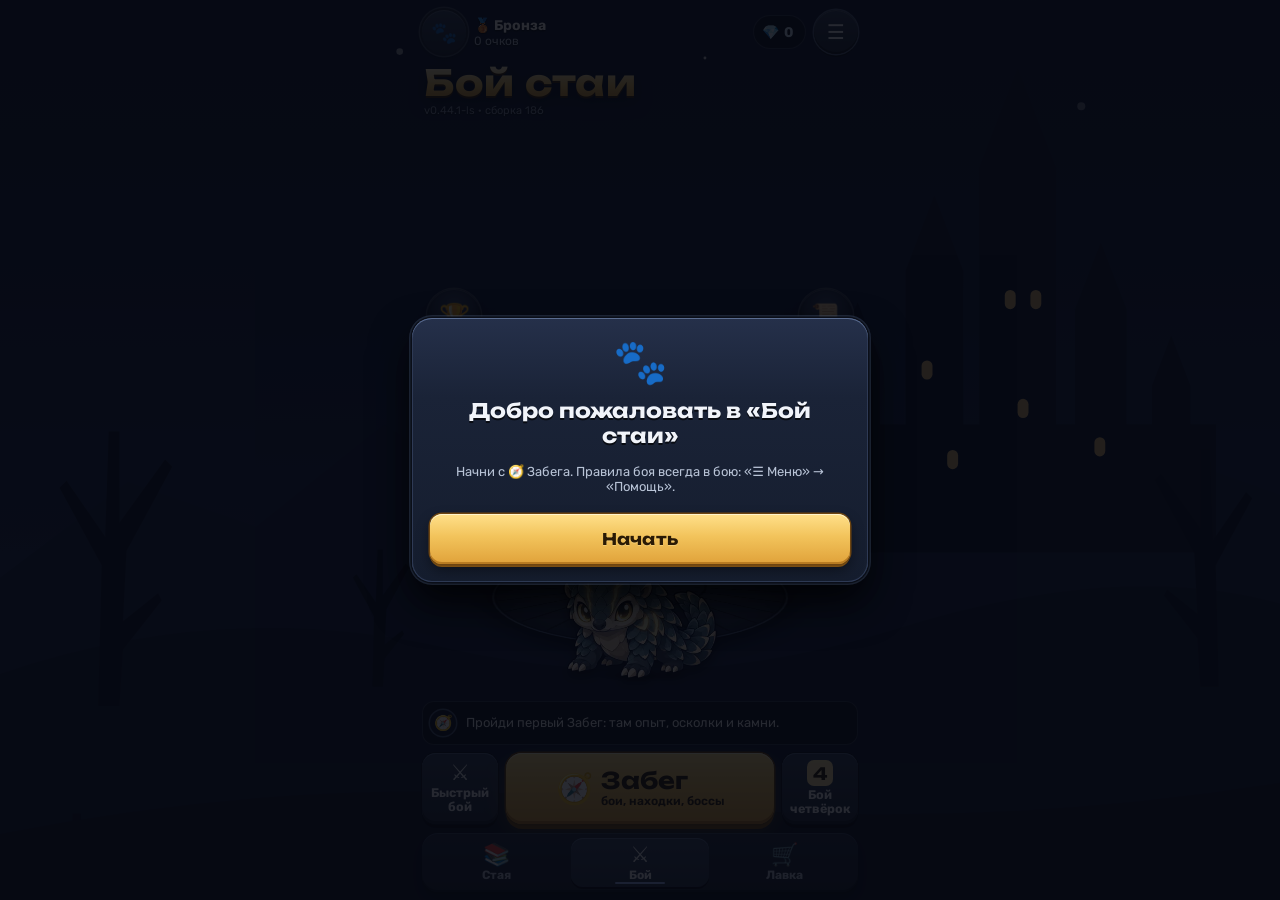
==== docs/landscape/index.html @ e366f2c6 "Landscape test page 0.44.1-ls · build 186: battle screen for a phone held sideways at /landscape/ Ow" ====
<!doctype html>
<html lang="ru">
<head>
<meta charset="utf-8">
<meta name="viewport" content="width=device-width, initial-scale=1, viewport-fit=cover">
<title>Бой стаи · горизонтально</title>
<meta name="apple-mobile-web-app-capable" content="yes">
<meta name="mobile-web-app-capable" content="yes">
<meta name="apple-mobile-web-app-status-bar-style" content="black">
<meta name="apple-mobile-web-app-title" content="Бой стаи ↔">
<meta name="theme-color" content="#16233a">
<link rel="apple-touch-icon" href="../apple-touch-icon.png">
<link rel="manifest" href="manifest.webmanifest">
</head>
<body>
<title>Бой стаи</title>
<link rel="preconnect" href="https://fonts.googleapis.com">
<link rel="stylesheet" href="https://fonts.googleapis.com/css2?family=Unbounded:wght@500;700&family=Rubik:wght@400;500;600&display=swap">
<style>
/* Layout: one phone-width column; enemy grid on top, yours below, hand and actions at the bottom */
:root{
  --bg:#131C28; --panel:#1A2535; --panel2:#223047; --line:#2F3F58;
  --fg:#EDEFF2; --mut:#9AA3AE; --gold:#E9C46A; --gold-ink:#2A2110;
  --fire:#F0603A; --water:#3A8CF5; --earth:#B98A4E; --air:#8FD8F2; --light:#F7CF5A; --dark:#8A4DF0; --nature:#E6E0D0; --zap:#E2295F;
  --enemy:#D0606F; --ally:#5FB38E; --hit:#FF6B5B; --heal:#7EE08A; --plan:#E9C46A;
  --display:"Unbounded","Rubik",system-ui,sans-serif;
  --body:"Rubik",system-ui,-apple-system,"Segoe UI",sans-serif;
  color-scheme:dark;
}
html,body{background:var(--bg);color:var(--fg)}
body{font-family:var(--body);font-size:14px;padding-inline:12px;padding-block:10px 24px}
#app{max-width:460px;margin:0 auto;display:flex;flex-direction:column;gap:8px}
button{font:inherit;color:inherit;background:none;border:0;cursor:pointer;-webkit-tap-highlight-color:transparent}
button:focus-visible{outline:2px solid var(--gold);outline-offset:2px}
.top{display:flex;align-items:center;justify-content:space-between;gap:8px}
.title{font-family:var(--display);font-weight:700;font-size:17px;letter-spacing:.02em}
.pill{padding:6px 10px;border-radius:999px;background:var(--panel2);font-size:12px;color:var(--mut)}
.pill.on{background:var(--gold);color:var(--gold-ink);font-weight:600}
.modes{display:flex;gap:6px;flex-wrap:wrap}
.status{display:flex;justify-content:space-between;align-items:center;gap:8px;font-size:13px;color:var(--mut)}
.status b{color:var(--fg);font-weight:600}
.side-bar{display:flex;justify-content:space-between;align-items:center;gap:8px}
.side-name{font-size:12px;text-transform:uppercase;letter-spacing:.08em;color:var(--mut)}
.pool{display:flex;gap:4px;flex-wrap:wrap;justify-content:flex-end;min-width:0}.side-bar .pool .chip{gap:1px;font-size:12px}
.chip{display:inline-flex;align-items:center;gap:3px;font-variant-numeric:tabular-nums;font-weight:600;font-size:13px}

   .d-a{background:var(--air)}
.ei.ei-r{border-radius:50%;transform:scale(.72);background:conic-gradient(var(--fire) 0 12.5%,var(--light) 0 25%,var(--earth) 0 37.5%,var(--nature) 0 50%,var(--air) 0 62.5%,var(--water) 0 75%,var(--dark) 0 87.5%,var(--zap) 0)}

.grid{display:grid;grid-template-columns:repeat(5,1fr);gap:4px;padding:6px;border-radius:12px;background:var(--panel)}
.cell{position:relative;aspect-ratio:1/var(--asp,.9);border-radius:8px;background:var(--panel2);display:flex;align-items:center;justify-content:center;border:1px solid transparent;overflow:hidden}
.cell.valid{border-color:color-mix(in srgb,var(--gold) 60%,transparent)}
.cell.prev{background:color-mix(in srgb,var(--gold) 28%,var(--panel2))}
.cell.planned{box-shadow:inset 0 0 0 2px var(--plan)}
.cell.dest{background:color-mix(in srgb,var(--ally) 30%,var(--panel2));border-color:var(--ally)}
.cell.fl-hit{background:color-mix(in srgb,var(--hit) 55%,var(--panel2))}
.cell.fl-good{background:color-mix(in srgb,var(--heal) 40%,var(--panel2))}
.cell.fl-move{background:color-mix(in srgb,var(--air) 35%,var(--panel2))}
.pns{position:absolute;top:2px;left:2px;display:flex;gap:1px;z-index:3;pointer-events:none}.pn{min-width:13px;height:13px;border-radius:7px;background:var(--gold);color:#131C28;font-size:9px;font-weight:800;line-height:13px;text-align:center;box-shadow:0 1px 2px #0008}
.pet{display:flex;flex-direction:column;align-items:center;gap:2px;width:100%;padding:2px}
.av{width:32px;height:32px;border-radius:50%;display:flex;align-items:center;justify-content:center;font-size:19px;line-height:1;border:2px solid transparent}

.cell.sel .av{box-shadow:0 0 0 3px var(--gold)}
.pname{font-size:9px;color:var(--mut);white-space:nowrap;line-height:1}
.hp{width:86%;height:5px;border-radius:3px;background:#0C121B;overflow:hidden}
.hp i{display:block;height:100%;background:var(--ally)}
.enemyg .hp i{background:var(--enemy)}
.hpn{font-size:9px;font-variant-numeric:tabular-nums;line-height:1}

.bd{font-size:9px;font-weight:700;padding:0 3px;border-radius:4px}
.bd.st{background:#2A2F45;padding:0 1px}
.bd.au{background:#3E5A4C;color:#CFEFDD}
.bd.sh{background:#5A6C86} .bd.fr{background:#7FC3E8;color:#0C1A26}
.grid{background:radial-gradient(120% 90% at 50% 0%,#1F3A2E 0%,var(--panel) 70%)}
.grid.enemyg{background:radial-gradient(120% 90% at 50% 100%,#3A2230 0%,var(--panel) 70%)}
.cell{background:radial-gradient(90% 80% at 50% 35%,#26354A 0%,var(--panel2) 75%)}
.cell .av{box-shadow:0 3px 0 #0006;animation:bob 2.4s ease-in-out infinite}
@keyframes bob{0%,100%{transform:translateY(0)}50%{transform:translateY(-2px)}}
.cell .av.shd{box-shadow:0 0 0 3px #7FB8FF88,0 0 10px 2px #7FB8FF66,0 3px 0 #0006}
.cell .av.frz{filter:saturate(.4) brightness(1.15);box-shadow:0 0 0 3px #BFE8FF,0 0 12px #BFE8FFAA}
.cell.shk{animation:shk .35s ease-in-out}
@keyframes shk{0%,100%{transform:translateX(0)}20%{transform:translateX(-4px)}40%{transform:translateX(4px)}60%{transform:translateX(-3px)}80%{transform:translateX(2px)}}
.trap{animation:tp 1.4s ease-in-out infinite}
@keyframes tp{0%,100%{opacity:.75;transform:scale(1)}50%{opacity:1;transform:scale(1.18)}}
.card:not(.dis):not(.pl):not(.burned){box-shadow:0 0 0 1px color-mix(in srgb,var(--pc) 35%,transparent),0 4px 10px #0005}
.card.new{animation:cin .35s ease-out backwards}
@keyframes cin{from{transform:translateY(24px) scale(.85);opacity:0}}
#fxl{position:fixed;inset:0;pointer-events:none;z-index:30;overflow:hidden}
#fxl .fx-pj{position:absolute;width:14px;height:14px;margin:-7px 0 0 -7px;border-radius:50%;box-shadow:0 0 10px 4px currentColor;background:#fff}
#fxl .fx-num{position:absolute;transform:translate(-50%,-50%);font:800 22px var(--display,sans-serif);text-shadow:0 2px 0 #000,0 0 6px #000}
#fxl .fx-pt{position:absolute;width:6px;height:6px;margin:-3px 0 0 -3px;border-radius:50%}
#fxl .ban{position:absolute;left:50%;top:38%;transform:translate(-50%,-50%);padding:8px 14px;border-radius:12px;background:#131C28EE;border:1px solid var(--line);font-weight:700;font-size:15px;white-space:nowrap;display:flex;gap:6px;align-items:center}
#fxl .ban.op{border-color:var(--enemy)}#fxl .ban.me{border-color:var(--ally)}
#fxl .fx-gh{position:absolute;transform:translate(-50%,-50%);font-size:26px}
.cell.big{aspect-ratio:auto}.cell.big .av{width:72px;height:72px;font-size:46px}.cell.big .hp{width:70%}
.weak{position:absolute;transform:translate(-50%,-50%);font-size:22px;color:#FFD36B;text-shadow:0 0 8px #FFB000,0 0 2px #000;animation:tp 1.2s ease-in-out infinite;pointer-events:none}
/* 0.32.1: the preview sits at the top as a chip, so the health bar under it stays readable */
.fx{position:absolute;top:3px;left:50%;transform:translateX(-50%);white-space:nowrap;text-align:center;font-weight:700;font-size:11px;line-height:15px;padding:0 4px;border-radius:8px;background:#131C28E0;z-index:4;pointer-events:none}
.fx.bad{color:#FFB0A6} .fx.good{color:var(--heal)} .fx.info{color:var(--fg)}
.front{text-align:center;font-size:10px;letter-spacing:.14em;text-transform:uppercase;color:var(--mut)}
.hand{display:grid;grid-template-columns:repeat(5,1fr);gap:5px}
.hand.wide{grid-template-columns:repeat(4,1fr)}
.cell,.card{-webkit-touch-callout:none}
.cell{touch-action:pan-y}.cell.drg{touch-action:none}
.cell.lt{border-top:2px solid #5FD39A}.cell.lb{border-bottom:2px solid #5FD39A}.cell.ll{border-left:2px solid #5FD39A}.cell.lr{border-right:2px solid #5FD39A}
.legend{display:flex;flex-wrap:wrap;gap:4px 10px;font-size:11px;color:var(--mut,#9AA3AE);padding:2px 4px}.legend b{color:#CFEFDD;font-weight:700}
.card{position:relative;display:flex;flex-direction:column;gap:3px;text-align:left;padding:5px 5px 6px;border-radius:9px;background:var(--panel2);border:1px solid var(--line);border-top:3px solid var(--pc);min-height:128px;min-width:0;touch-action:none;user-select:none;-webkit-user-select:none}
.ghost{position:fixed;left:0;top:0;pointer-events:none;z-index:20;opacity:.95;box-shadow:0 10px 24px #000a}
.c-top{display:flex;justify-content:space-between;align-items:center;gap:2px}

.shape{display:inline-grid;grid-template-columns:repeat(3,5px);gap:1px;flex:none}.shape i{width:5px;height:5px;background:#3A4B66;border-radius:1px}.shape i.b{background:var(--hit)}.shape i.g{background:var(--heal)}.shape.m5{grid-template-columns:repeat(5,5px)}.shape.m5 i{width:5px;height:5px}.shape i.o{background:#EDEFF2}.shape i.bf,.mgrid i.bf{background:var(--hit);opacity:.35}
.ei{display:inline-block;width:15px;height:15px;background-size:contain;background-repeat:no-repeat;background-position:center;vertical-align:middle;flex:none}.ei.sm{width:11px;height:11px}.ei-l{background-image:url([data-uri])}.ei-d{background-image:url([data-uri])}.ei-n{background-image:url([data-uri])}.ei-z{background-image:url([data-uri])}.ei-l::before,.ei-d::before,.ei-n::before,.ei-z::before{display:block;font-size:12px;line-height:15px;text-align:center}.ei.sm::before{font-size:9px;line-height:11px}
.ei-f{background-image:url([data-uri])}
.ei-w{background-image:url([data-uri])}
.ei-e{background-image:url([data-uri])}
.ei-a{background-image:url([data-uri])}
.burnzone{border:1.5px dashed var(--line);border-radius:12px;padding:22px 10px;font-size:13px!important;text-align:center;font-size:12px;color:var(--mut)}
.burnfix{position:fixed;left:0;right:0;bottom:0;height:120px;z-index:40;display:flex;align-items:center;justify-content:center;gap:6px;font-size:15px;font-weight:700;color:var(--gold);background:color-mix(in srgb,var(--bg) 88%,transparent);border-top:2px dashed var(--gold);pointer-events:none}
.burnfix.hit{background:color-mix(in srgb,var(--gold) 28%,var(--bg));color:#fff;border-top-style:solid}
.burnfix[hidden]{display:none}
.burnzone.over{border-color:var(--gold);color:var(--gold);background:color-mix(in srgb,var(--gold) 10%,transparent)}
.card.burned{opacity:.45;border-style:dashed}
.burntag{position:absolute;top:-7px;right:-3px;font-size:9px;font-weight:700;padding:1px 4px;border-radius:5px;background:var(--gold);color:var(--gold-ink)}
.trap{position:absolute;bottom:2px;left:3px;font-size:11px;font-weight:700;color:var(--gold)}
.sil{position:absolute;inset:0;display:flex;align-items:center;justify-content:center;font-size:24px;opacity:.4;pointer-events:none}
.sil.pl{opacity:.55}
.cell.ghostc{outline:2px dashed var(--ally);outline-offset:-3px}
.cell.prev.dest{background:color-mix(in srgb,var(--ally) 55%,var(--panel2))}
.hot{position:fixed;left:0;top:0;width:20px;height:20px;margin:-10px 0 0 -10px;border:2px solid var(--gold);border-radius:50%;pointer-events:none;z-index:21;box-shadow:0 0 0 2px #0008}
.ghost{transform-origin:center}




.bigcard{border-top:4px solid var(--pc)}
.pk{display:grid;grid-template-columns:repeat(4,1fr);gap:6px}
.pt{position:relative;background:var(--panel2);border-radius:12px;padding:8px 2px 6px;text-align:center;border:2px solid transparent;display:flex;flex-direction:column;align-items:center;gap:3px;font-size:11px}
.pt.on{border-color:var(--gold)}
.pt .em{font-size:30px;line-height:1}.pt .num{position:absolute;top:3px;left:6px;font-weight:700;color:var(--gold)}
.pcard{background:var(--panel2);border-radius:10px;padding:7px 9px;margin-top:6px;border-left:3px solid var(--pc)}
.pcard .h{display:flex;justify-content:space-between;align-items:center;gap:6px;font-weight:700}
.mgrid{display:grid;gap:3px;max-width:220px}
.mgrid i{aspect-ratio:1;border-radius:4px;background:var(--bg)}
.mgrid i.b{background:var(--hit)}.mgrid i.f{outline:1px solid var(--line)}
.sec{display:flex;flex-direction:column;gap:4px;padding:8px 10px;border-radius:10px;background:var(--panel2)}
.sec h4{margin:0;font-size:12px;text-transform:uppercase;letter-spacing:.08em;color:var(--mut);font-weight:600}
.ei.rr{width:14px;height:14px;margin:0 1px}
.ei.rg{width:13px;height:13px;margin:0 1px}
.c-cost{gap:2px;align-items:center}
.piles{display:flex;gap:6px;align-items:center;flex-wrap:wrap}
.pilegrid{grid-template-columns:repeat(4,1fr)}

body{user-select:none;-webkit-user-select:none}
.card.selc{border-color:var(--gold);background:color-mix(in srgb,var(--gold) 14%,var(--panel2))}
.card.pl{border-color:var(--plan);opacity:.75}
.card.dis{opacity:.38}

.c-cost{display:flex;gap:3px;flex-wrap:wrap;font-size:10px}




.badge{position:absolute;top:-6px;right:-4px;width:18px;height:18px;border-radius:50%;background:var(--plan);color:var(--gold-ink);font-size:11px;font-weight:700;display:flex;align-items:center;justify-content:center}
.detail{background:var(--panel);border-radius:10px;padding:9px 11px;min-height:58px;font-size:13px;line-height:1.4}
.detail h3{margin:0 0 3px;font-size:13px;font-weight:600;display:flex;gap:8px;align-items:center;flex-wrap:wrap}
.m,.detail .m{color:var(--mut)}
.acts{display:flex;gap:8px}
.btn{flex:1;padding:12px;border-radius:12px;background:var(--panel2);font-weight:600}
.btn.main{background:var(--gold);color:var(--gold-ink);font-family:var(--display);font-size:14px}
.btn:disabled{opacity:.45;cursor:default}
.log{background:var(--panel2);border-radius:10px;padding:8px 11px;font-size:13px;line-height:1.55;color:var(--mut);max-height:60vh;overflow:auto}
.log b{color:var(--fg);font-weight:500}
.log .me{color:#BFE6D2} .log .op{color:#F2B9C0}
.over{position:fixed;inset:0;background:color-mix(in srgb,var(--bg) 82%,transparent);display:flex;align-items:center;justify-content:center;padding:16px;z-index:5}
.box{background:var(--panel);border-radius:16px;padding:18px;max-width:420px;width:100%;display:flex;flex-direction:column;gap:10px;max-height:90%;overflow:auto}
.box h2{margin:0;font-family:var(--display);font-size:20px}
.box ul{margin:0;padding-left:18px;line-height:1.5;color:var(--mut)}
.box li b{color:var(--fg);font-weight:500}
@media (prefers-reduced-motion:reduce){*{transition:none!important}}

/* v26 animations + field */
.em{display:inline-block;transform-origin:50% 85%;animation:br 2.6s ease-in-out infinite;will-change:transform}
@keyframes br{0%,100%{transform:scale(1,1)}50%{transform:scale(1.06,.94)}}
@keyframes sw{0%,100%{transform:rotate(-5deg)}50%{transform:rotate(5deg)}}
@keyframes fl{0%,100%{transform:translateY(1px)}50%{transform:translateY(-3px) rotate(3deg)}}
@keyframes fli{0%,100%{transform:scale(1)}40%{transform:scale(1.07,.95)}}
.av.low .em{animation-duration:1.1s;filter:saturate(.7)}
.av.slw .em{animation-duration:6s}
.av.stn .em{animation:dz 1s linear infinite}
@keyframes dz{0%{transform:rotate(-12deg)}50%{transform:rotate(12deg)}100%{transform:rotate(-12deg)}}
.av.stn::after{content:'💫';position:absolute;top:-10px;font-size:11px;animation:orb 1.2s linear infinite}
@keyframes orb{from{transform:rotate(0) translateX(12px) rotate(0)}to{transform:rotate(360deg) translateX(12px) rotate(-360deg)}}
.av{position:relative}
.av.frz .em,.av.dead .em{animation:none}
.av.hurt .em{animation:hurt .45s ease-out}
@keyframes hurt{0%{transform:scale(1.25,.75);filter:brightness(2.2) saturate(0)}40%{transform:scale(.9,1.1);filter:sepia(1) saturate(6) hue-rotate(-40deg)}100%{transform:none;filter:none}}
.av.glad .em{animation:glad .6s ease-out}
@keyframes glad{0%{transform:translateY(0)}35%{transform:translateY(-7px) scale(1.1)}70%{transform:translateY(0) scale(.95,1.05)}100%{transform:none}}
.av.glad{box-shadow:0 0 0 3px #7EE08A88,0 0 12px #7EE08A88}
/* field: chess-like tiles, terrain glow */
.grid{position:relative;border:1px solid #2B3B52;box-shadow:inset 0 0 30px #0007}
.grid:not(.enemyg){background:radial-gradient(130% 100% at 50% 0%,#24493A 0%,#18301F 45%,#121D26 100%)}
.grid.enemyg{background:radial-gradient(130% 100% at 50% 100%,#4A2A3C 0%,#2A1A2C 45%,#121D26 100%)}
.grid .cell{background:linear-gradient(160deg,#ffffff10,#00000018),#1E2D40;box-shadow:inset 0 -3px 0 #0005,inset 0 1px 0 #ffffff12}
.grid:not(.enemyg) .cell.dk{background:linear-gradient(160deg,#ffffff0c,#00000020),#192A2C}
.grid.enemyg .cell.dk{background:linear-gradient(160deg,#ffffff0c,#00000020),#291F33}
.grid .cell.dest{background:color-mix(in srgb,var(--ally) 30%,#1E2D40)}
.grid .cell.prev{background:color-mix(in srgb,var(--gold) 30%,#1E2D40)}
.grid .cell.fl-hit{background:color-mix(in srgb,var(--hit) 55%,#1E2D40)}
.grid .cell.fl-good{background:color-mix(in srgb,var(--heal) 40%,#1E2D40)}
.grid .cell.fl-move{background:color-mix(in srgb,var(--air) 35%,#1E2D40)}
.grid .cell .av{box-shadow:0 4px 0 #0006,0 6px 10px #0005}
.cell .shadow{position:absolute;bottom:22%;width:26px;height:6px;border-radius:50%;background:#0006;filter:blur(1px)}
.front{position:relative;height:28px;display:flex;align-items:center;justify-content:center}
.front::before{content:'';position:absolute;left:4%;right:4%;top:50%;height:2px;background:linear-gradient(90deg,transparent,#E9C46A88,#E9C46A,#E9C46A88,transparent);box-shadow:0 0 8px #E9C46A88}
.front span{position:relative;background:var(--bg);padding:0 8px}
.front.q{height:28px;padding:0}
.qs{position:relative;display:flex;gap:4px;overflow-x:auto;scrollbar-width:none;width:100%;padding:3px 4%;box-sizing:border-box}
.qs::-webkit-scrollbar{display:none}.qs>:first-child{margin-left:auto}.qs>:last-child{margin-right:auto}
.qc{flex:none;display:inline-flex;align-items:center;gap:2px;height:20px;padding:0 7px 0 5px;border-radius:10px;background:var(--panel);border:1px solid var(--ally);font-size:11px;letter-spacing:0;text-transform:none;color:var(--fg);white-space:nowrap;transition:opacity .25s}
.qc.op{border-color:var(--enemy)}.qc b{font-size:9px;color:var(--mut);font-weight:600;margin-right:1px}.qc i{font-style:normal}
.qc.dn,.qc.mv{padding:0 5px;font-size:10px}.qc.dn{background:var(--bg);border-style:dashed}
.qc.done{opacity:.3}.qc.cur{border-color:var(--gold);box-shadow:0 0 8px #E9C46Aaa;background:var(--panel2)}

@keyframes mote{0%{opacity:0;transform:translate(0,0)}20%{opacity:.9}80%{opacity:.7}100%{opacity:0;transform:translate(14px,-40px)}}

.tm{display:flex;gap:6px;align-items:center;margin:6px 0}.ts{width:44px;height:44px;border-radius:12px;background:var(--panel2);border:2px solid var(--line);display:flex;align-items:center;justify-content:center;font-size:24px}.ts.empty{color:var(--mut);font-size:16px}
.flt{display:flex;flex-direction:column;gap:5px;margin:8px 0}.pill.sm{padding:4px 8px;font-size:11px}
.pk{grid-template-columns:repeat(5,1fr)!important;gap:5px!important}.pt{padding:6px 1px 4px!important;font-size:10px!important}.pt .em{font-size:26px!important}.pnm{white-space:nowrap;font-size:10px;letter-spacing:-.02em;max-width:100%;overflow:hidden}

.grid.field::before{content:'';position:absolute;inset:0;pointer-events:none;border-radius:inherit;z-index:0;background:radial-gradient(40% 55% at 20% 30%,#9FE0B514,transparent 70%),radial-gradient(35% 50% at 80% 70%,#FFE9A812,transparent 70%);animation:amb 9s ease-in-out infinite alternate;will-change:opacity}
.grid.enemyg.field::before{background:radial-gradient(40% 55% at 25% 65%,#E2A6FF12,transparent 70%),radial-gradient(35% 50% at 75% 25%,#FFB0D010,transparent 70%);}
@keyframes amb{from{opacity:.45}to{opacity:1}}
.menu{display:flex;flex-direction:column;gap:8px;margin-top:8px}.mi{display:flex;gap:12px;align-items:center;text-align:left;padding:12px;border-radius:14px;background:var(--panel);border:1px solid var(--line)}.mi.main{background:color-mix(in srgb,var(--gold) 16%,var(--panel));border-color:var(--gold)}.mi b{display:block;font-size:15px;margin-bottom:2px}.mi .m{font-size:12px}.mic{font-size:28px}
.draft{display:flex;gap:10px;align-items:center;text-align:left;width:100%;padding:10px;border-radius:12px;background:var(--panel2);margin-top:6px;border:1px solid var(--line)}
.fbar{font-size:12px;padding:6px 8px;border-radius:10px;background:#2A2236;border:1px solid #4A3A5C}
.over .acts{display:flex;gap:8px;justify-content:center}
.lvb{position:absolute;top:3px;right:4px;font-size:9px;font-weight:700;color:#131C28;border-radius:6px;padding:0 4px}.modes.scr{flex-wrap:nowrap;overflow-x:auto;scrollbar-width:none;-webkit-overflow-scrolling:touch;padding-bottom:2px}.modes.scr::-webkit-scrollbar{display:none}.modes.scr .pill{white-space:nowrap;flex:none}
.acts.stk{position:sticky;bottom:0;padding:8px 0 4px;background:linear-gradient(to top,var(--bg) 70%,transparent);z-index:5}

/* v30: pets fit inside cells and animate without clipping */
.grid .cell{overflow:visible;min-width:0}.grid .cell .pet{min-width:0;overflow:visible}.grid .cell.occ{z-index:1}.grid .cell .pet{gap:1px;padding:0}.grid .cell .av{width:32px;height:32px}.grid .cell .hp{height:9px;width:80%}.grid .cell .hpn{position:relative;margin-top:-10px;font-size:8px;line-height:9px;font-weight:700;color:#fff;text-shadow:0 0 2px #000,0 0 2px #000}.grid .cell .pname{line-height:10px}

.pels{display:inline-flex;gap:1px}.pt .pels .ei.sm{width:14px;height:14px}
.ellg{display:grid;grid-template-columns:1fr 1fr;gap:4px 10px;font-size:13px}.ellg .ei{width:18px;height:18px;margin-right:3px}
.spdp{display:inline-block;padding:0 6px;border-radius:8px;background:#0006;color:#EDEFF2;font-weight:700;font-size:11px;line-height:16px;margin-right:4px;white-space:nowrap}
.detail.pinfo{position:fixed;left:12px;right:12px;bottom:12px;z-index:6;max-width:420px;margin:0 auto;box-shadow:0 6px 24px #000a;border:1px solid #2B3B52;font-size:13px}
.grid.field .cell .pname{display:none}

.tbar{display:flex;align-items:center;gap:8px;justify-content:space-between;margin:6px 0}.tbar .tm{margin:0}.tside{display:flex;flex-direction:column;gap:4px;align-items:stretch}
.ts{position:relative}.ts .tx{position:absolute;top:-6px;right:-6px;width:18px;height:18px;border-radius:50%;background:#3A4656;color:#EDEFF2;font-size:10px;line-height:18px;text-align:center;border:1px solid #131C28}
.pt{cursor:pointer}.pt .qt{position:absolute;top:2px;right:2px;width:22px;height:22px;border-radius:50%;border:0;background:#2A3748;color:#EDEFF2;font-size:14px;line-height:22px;padding:0}.pt .qt.on{background:var(--gold);color:#131C28}.pt .qt:disabled{opacity:.25}
.pt .lvb{left:4px;right:auto}
.psheet{max-height:86vh;padding-bottom:0}.psh{display:flex;gap:12px;align-items:center}.psh h2{margin:0}.pbig{font-size:44px;line-height:1}
.box>*{flex-shrink:0}.dkp{margin-top:4px;font-size:14px}.dkl{display:grid;grid-template-columns:1fr 1fr;gap:6px}.dkl .pcard{font-size:11px;padding:6px 7px;margin:0}.dkl .pcard .m{display:none}.dkl .pcard .h{font-size:12px}.bal{display:flex;gap:6px;align-items:center;flex-wrap:wrap;margin-top:4px}.bal>span:first-child{width:84px}.pels .ei{margin:0 -1px}

/* v31: compact battle UI */
.hand{display:flex!important;gap:5px;overflow-x:auto;scrollbar-width:none;-webkit-overflow-scrolling:touch;scroll-snap-type:x proximity;padding-bottom:2px}
.hand::-webkit-scrollbar{display:none}
.hand>.card{flex:0 0 calc((100% - 20px)/5);scroll-snap-align:start}
.hand.scr>.card{flex-basis:calc((100% - 20px)/5.4);touch-action:pan-x}
.grid .cell.prev{background:color-mix(in srgb,var(--gold) 34%,#1E2D40)!important}
.grid .cell.dest{background:color-mix(in srgb,var(--ally) 34%,#1E2D40)!important}
.grid .cell.fl-hit{background:color-mix(in srgb,var(--hit) 55%,#1E2D40)!important}
.grid .cell.fl-good{background:color-mix(in srgb,var(--heal) 40%,#1E2D40)!important}
.grid .cell.fl-move{background:color-mix(in srgb,var(--air) 35%,#1E2D40)!important}
.hintbox .legend{font-size:13px}.hintbox h3{margin:6px 0 2px;font-size:14px}

/* v36: mini hand + expandable hand sheet */
.hand.mini>.card{min-height:0;height:66px;padding:4px 4px 3px;gap:2px}
.hand.mini .c-cost{display:flex;gap:1px;flex-wrap:nowrap;min-height:15px}




.c-bn{white-space:nowrap;font-weight:700;display:inline-flex;align-items:center;gap:1px}.c-bn .ei{width:13px;height:13px}
.c-bs{font-size:9px;line-height:1.1;color:var(--mut)}
.hs-back{position:fixed;inset:0;background:#0007;z-index:8}
.hsheet{position:fixed;left:0;right:0;bottom:0;z-index:9;max-width:520px;margin:0 auto;background:var(--panel);border-radius:16px 16px 0 0;border-top:1px solid #2B3B52;box-shadow:0 -10px 30px #000a;padding:10px 10px 0;max-height:78vh;overflow:auto;transition:opacity .12s}
.hs-top{display:flex;align-items:center;gap:8px;margin-bottom:8px}.hs-top .m{flex:1}
.hgrid{display:grid;grid-template-columns:repeat(3,1fr);gap:8px}
.hgrid .card{min-height:150px;padding:7px 7px 8px}.hgrid .c-bs{font-size:10px}
.hs-bot{position:sticky;bottom:0;margin:10px -10px 0;padding:8px 10px 10px;display:flex;gap:8px;align-items:stretch;background:linear-gradient(to top,#121A25 80%,transparent)}.hs-burn{flex:1;height:52px;display:flex;align-items:center;justify-content:center;font-weight:700;color:var(--mut);border:1.5px dashed #3A4656;border-radius:12px}.hs-go{flex:0 0 38%;margin:0}
.hs-pool{display:flex;flex-wrap:wrap;gap:4px 8px;justify-content:center;margin:-2px 0 8px;padding:5px 6px;border-radius:10px;background:#0005}.hs-pool .chip{font-size:14px;gap:2px}.hs-pool .ei{width:17px;height:17px}
body.dragging .hsheet,body.dragging .hs-back{opacity:0;pointer-events:none}

/* 0.4.2: family badges */
.fmb{position:absolute;left:-6px;bottom:-5px;width:18px;height:18px;border-radius:50%;background:#131C28;border:1px solid #3A4656;font-size:11px;line-height:16px;text-align:center;filter:grayscale(.6);opacity:.85}
/* 0.7.0 */
.pt .clb{position:absolute;right:-6px;bottom:-5px;width:18px;height:18px;border-radius:50%;background:#131C28;border:1px solid #3A4656;font-size:10px;line-height:16px;text-align:center;opacity:.9}
.ts .clb{position:absolute;right:-4px;bottom:-4px;width:18px;height:18px;border-radius:50%;background:#131C28;border:1px solid #3A4656;font-size:10px;line-height:16px;text-align:center}
.nup{color:var(--heal)}.ndn{color:#FFB0A6}
.hpc{display:inline-block;margin-left:2px;padding:0 4px;border-radius:7px;background:#5A1F27;color:#FFC9C2;font-size:10px;font-weight:700;line-height:14px}
.av.ghst{opacity:.5;filter:grayscale(.7) brightness(1.3)}
#fxl .fx-out{position:absolute;transform:translate(-50%,-50%);padding:3px 8px;border-radius:8px;background:var(--panel2);border:1px dashed #FF7A6A;color:#FFC9C2;font-size:12px;font-weight:700;white-space:nowrap;z-index:5}
.fmb.on{border-color:var(--gold);filter:none;opacity:1;box-shadow:0 0 5px #FFD86A88}
.ts .fmb{left:-4px;bottom:-4px;width:18px;height:18px;font-size:11px;line-height:16px}

.pt .pels{align-items:center}


.grid{contain:layout style}.hand{contain:layout style}

/* 0.5.0: pick tiles */
.pk .pt{padding:7px 2px 6px!important;gap:3px;border:1.5px solid #ffffff10;background:linear-gradient(180deg,#1F2B3B,#18222F)}
.pk .pt.on{border-color:var(--gold);background:linear-gradient(180deg,#2C3240,#1E2530)}
.pt-av{position:relative;width:40px;height:40px;border-radius:50%;display:flex;align-items:center;justify-content:center;font-size:25px;line-height:1}
.pt-av .lvb{position:absolute;top:auto;bottom:-3px;right:-6px;left:auto}


.pk .pt .qt{top:3px;right:3px;width:20px;height:20px;line-height:20px;font-size:13px}
.pk .pnm{font-weight:600;color:var(--fg)}
.pk .pels{min-height:14px}
/* 0.5.0: mini hand cards */
.hand.mini>.card.mini{height:76px;min-height:0;padding:0;gap:0;display:block;border-radius:10px;border:1px solid #ffffff14;border-top:0;background:linear-gradient(180deg,color-mix(in srgb,var(--pc) 34%,#1A2433) 0%,#1A2433 62%,#141C28 100%);overflow:visible}
.card.mini .mc-spd,.card.bc .mc-spd{position:absolute;top:3px;left:3px;font-size:9.5px;font-weight:700;color:#EDEFF2;background:#0009;border-radius:7px;padding:0 4px;line-height:15px;white-space:nowrap}
.card.mini .mc-cost{position:absolute;top:2px;right:2px;display:flex;gap:1px;background:#0009;border-radius:9px;padding:1px}
.card.mini .mc-cost .rr{width:13px;height:13px;margin:0}
.mc-ic{position:absolute;left:0;right:0;top:20px;text-align:center;font-size:24px;line-height:1}
.mc-nm{position:absolute;left:0;right:0;bottom:0;height:20px;display:flex;align-items:center;justify-content:center;padding:0 3px;font-size:10px;font-weight:700;line-height:1;text-align:center;white-space:nowrap;background:#0006;border-radius:0 0 10px 10px;letter-spacing:-.01em}
.c0{font-size:9px;font-weight:700;color:#9AA3AE;padding:0 4px;line-height:13px}
.card.mini .badge{top:auto;bottom:14px;right:-5px}
.card.mini .burntag{top:auto;bottom:16px;right:-3px}
.card.mini.selc{box-shadow:0 0 0 2px var(--gold)!important}
/* 0.5.0: big cards in hand sheet */
.hgrid .card.bc{min-height:178px;padding:0;gap:0;border-radius:12px;border:1px solid #ffffff14;border-top:0;background:linear-gradient(180deg,color-mix(in srgb,var(--pc) 30%,#1A2433) 0%,#1A2433 45%,#151D29 100%);display:flex;flex-direction:column;align-items:stretch;text-align:center}
.bc-h{height:22px;position:relative}.bc-cost{position:absolute;top:3px;right:3px;display:flex;gap:1px;background:#0009;border-radius:9px;padding:1px 2px}
.bc-art{display:flex;align-items:center;justify-content:center;gap:8px;margin:2px 0 4px}
.bc-ic{width:42px;height:42px;border-radius:50%;display:flex;align-items:center;justify-content:center;font-size:27px;background:#0005;box-shadow:inset 0 0 0 1.5px color-mix(in srgb,var(--pc) 60%,transparent)}
.bc-ar .shape{transform:scale(1.25);transform-origin:center}
.bc-nm{font-size:13px;font-weight:700;line-height:1.1;padding:0 5px;white-space:nowrap}
.bc-tx{font-size:11px;line-height:1.2;color:var(--fg);padding:3px 6px 6px;flex:1}
.bc-f{display:flex;align-items:center;justify-content:center;gap:5px;flex-wrap:wrap;padding:5px 5px 6px;background:#0006;border-radius:0 0 12px 12px;border-top:1px dashed #ffffff18;font-size:10px}
.hgrid{gap:8px 7px}
.hsheet{background:#121A25;border-top:1px solid #2B3B52}
.hs-top b{font-size:16px}

/* 0.5.0 perf: fireflies as one pseudo-element per grid instead of 10 animated nodes per render */
.grid.field::after{content:'';position:absolute;inset:0;pointer-events:none;border-radius:inherit;background:radial-gradient(2px 2px at 12% 70%,#FFF3B0,transparent),radial-gradient(2px 2px at 34% 38%,#FFF3B0cc,transparent),radial-gradient(2px 2px at 58% 82%,#FFF3B0aa,transparent),radial-gradient(2px 2px at 77% 30%,#FFF3B0,transparent),radial-gradient(2px 2px at 90% 64%,#FFF3B0bb,transparent);animation:ffly 7s ease-in-out infinite alternate;will-change:opacity,transform}
.grid.enemyg.field::after{background:radial-gradient(2px 2px at 18% 34%,#FFB0D0,transparent),radial-gradient(2px 2px at 41% 76%,#FFB0D0cc,transparent),radial-gradient(2px 2px at 66% 22%,#FFB0D0aa,transparent),radial-gradient(2px 2px at 84% 58%,#FFB0D0,transparent)}
@keyframes ffly{0%{opacity:.15;transform:translateY(4px)}50%{opacity:.9}100%{opacity:.3;transform:translateY(-6px)}}

/* 0.5.1: calmer element tints */
.pk .pt{background:linear-gradient(180deg,#1E2836 0%,#172030 70%)!important;border:1px solid #ffffff12!important}
.pk .pt.on{border:1.5px solid var(--gold)!important}
.pt-av{background:none!important;width:auto;height:34px;font-size:28px}
.av{background:#0E151Fcc!important;box-shadow:inset 0 0 0 1px #ffffff14,0 2px 4px #0006!important}
.cell.sel .av{box-shadow:0 0 0 2px var(--gold)!important}
.hand.mini>.card.mini{background:linear-gradient(180deg,color-mix(in srgb,var(--pc) 16%,#1A2433) 0%,#18212E 70%)!important;box-shadow:inset 0 2px 0 color-mix(in srgb,var(--pc) 75%,transparent)!important}
.hgrid .card.bc{background:linear-gradient(180deg,color-mix(in srgb,var(--pc) 14%,#1A2433) 0%,#17202C 60%)!important;box-shadow:inset 0 2px 0 color-mix(in srgb,var(--pc) 75%,transparent)!important}
.hand.mini>.card.mini.selc,.hgrid .card.bc.selc{box-shadow:inset 0 2px 0 var(--pc),0 0 0 2px var(--gold)!important}
.bc-ic{background:#0004;box-shadow:inset 0 0 0 1px color-mix(in srgb,var(--pc) 35%,transparent)}

/* 0.5.2 */
.mc-ic{top:17px!important;font-size:22px!important}
.mc-dg{position:absolute;right:3px;bottom:22px;display:inline-flex;align-items:center;gap:1px;font-size:9.5px;font-weight:700;color:#C9F2CF;background:#0008;border-radius:7px;padding:0 3px 0 2px;line-height:14px}
.mc-dg .ei{width:11px;height:11px}
.card.mini .badge{top:-6px!important;left:-5px!important;right:auto!important;bottom:auto!important}
.card.mini .burntag{top:-7px!important;left:-3px!important;right:auto!important;bottom:auto!important}
.pk .pt{overflow:visible}
.pk .pt .fmb,.ts .fmb{left:-6px;bottom:-6px;top:auto;width:20px;height:20px;font-size:11px;line-height:18px}
.c-bn .ei,.bc-f .ei{width:13px;height:13px}
.mc-cost,.bc-cost{align-items:center;padding:2px 3px!important}

/* 0.5.4: 4 pick tiles per row, bigger */
.pk{grid-template-columns:repeat(4,1fr)!important;gap:9px!important}
.pk .pt{padding:9px 3px 8px!important;gap:4px;border-radius:14px}
.pk .pt-av{height:46px;font-size:38px}
.pk .pnm{font-size:12.5px}
.pk .pt .pels .ei.sm{width:17px;height:17px}
.pk .pels{min-height:17px}
.pk .pt .qt{top:4px;right:4px;width:24px;height:24px;line-height:24px;font-size:15px}
.pk .pt .fmb{left:4px;bottom:4px;width:22px;height:22px;font-size:12px;line-height:20px;filter:none;opacity:1}
.pk .pt .clb{right:4px;bottom:4px;width:22px;height:22px;font-size:12px;line-height:20px}
.pk{grid-template-columns:repeat(4,minmax(0,1fr))!important}.pk .pnm{white-space:normal;line-height:1.1;overflow:visible}.pk .pt{padding-bottom:30px!important}

/* 0.5.5: discard-all button */
.hs-burn{font:inherit;font-weight:700;font-size:14px;background:transparent;cursor:pointer}
.hs-burn.on{color:var(--fg);border-color:#4A5A70;background:#ffffff08}

/* 0.6.0: effects and unplayable reasons */
.bd{display:inline-flex;align-items:center;gap:1px;height:14px;line-height:14px;font-size:9px;font-weight:800;padding:0 3px 0 2px;border-radius:7px;font-variant-numeric:tabular-nums}
.bd.ng{background:#3B1D27;color:#FFB4AA;box-shadow:inset 0 0 0 1px #E2295F80}
.bd.ps{background:#15362F;color:#A4EBCB;box-shadow:inset 0 0 0 1px #3FBF8F80}

.card.dis{opacity:1!important}
.card.dis>*:not(.why):not(.bc-art){opacity:.35}
.card.dis .bc-art>*:not(.bc-why){opacity:.35}
.card .why{position:absolute;left:50%;top:44%;transform:translate(-50%,-50%);display:inline-flex;align-items:center;gap:1px;min-width:26px;height:22px;justify-content:center;padding:0 5px;border-radius:11px;background:#1A0F16ee;box-shadow:inset 0 0 0 1.5px #E2295FAA,0 2px 6px #0008;font-size:12px;font-weight:800;color:#FFB4AA;z-index:3}
.card .why .ei{width:15px;height:15px}
.bc-art{position:relative}
.bc-why{position:absolute;left:50%;bottom:-2px;transform:translateX(-50%);white-space:nowrap;display:inline-flex;align-items:center;gap:3px;padding:2px 8px;border-radius:10px;background:#1A0F16f0;box-shadow:inset 0 0 0 1.5px #E2295FAA;font-size:12px;font-weight:700;color:#FFB4AA;z-index:3}
.bc-why .ei{width:15px;height:15px}
.mc-spd.sdn,.spdp.sdn{color:#FF9C8F!important}
.mc-spd.sup,.spdp.sup{color:#8EE8BE!important}
.mwhy{background:#3B1D27;color:#FFC2BA;border-radius:10px;padding:8px 10px;font-size:13px;box-shadow:inset 0 0 0 1px #E2295F66}
.mwhy .ei{width:15px;height:15px;vertical-align:-3px}
.fxr{display:flex;gap:8px;align-items:flex-start;padding:6px 8px;border-radius:10px;margin-top:5px;font-size:13px;line-height:1.3}
.fxr.ng{background:#3B1D2799;box-shadow:inset 3px 0 0 #E2295F}
.fxr.ps{background:#15362F99;box-shadow:inset 3px 0 0 #3FBF8F}
.fxr .fxi{font-size:17px;line-height:20px;width:22px;text-align:center;flex:none}
.fxr .m{font-size:12px}

/* 0.6.1: effects cheat sheet */
.fxnow{display:flex;align-items:center;gap:5px;flex-wrap:wrap;padding:4px 0;font-size:18px}
.fxnow .m{font-size:11px;min-width:30px}
.fxnow .bd{height:18px;line-height:18px;font-size:11px;padding:0 5px 0 3px;border-radius:9px}
/* 0.7.1: creatures drawn in code */
.cri{width:1.45em;height:1.45em;display:inline-block;vertical-align:middle;pointer-events:none;flex:none}
.crw{position:relative;display:inline-block;width:1.45em;height:1.45em;vertical-align:middle;flex:none;transform-origin:50% 90%;animation:crbr 3.4s ease-in-out infinite;animation-delay:var(--d,0s);will-change:transform}
.crw .cri{position:absolute;left:0;top:0;width:100%!important;height:100%!important;margin:0!important}
.av.art{background:transparent!important;box-shadow:none!important}
.crw.fl{animation-name:crfl;animation-duration:3s}
.crb{opacity:0;animation:crbl 5.2s linear infinite;animation-delay:var(--b,-1.3s)}
.crw.crl{animation:none}.crl .cra{display:block;width:100%;height:100%}
.av.frz .crl,.av.dead .crl{--ps:paused}
@keyframes crbr{0%,100%{transform:scale(1,1)}50%{transform:scale(1.018,1.04)}}
@keyframes crfl{0%,100%{transform:translateY(2%)}50%{transform:translateY(-3%)}}
@keyframes crbl{0%,94%{opacity:0}94.5%,97.5%{opacity:1}98%,100%{opacity:0}}
.cra{display:inline-block;vertical-align:middle;overflow:visible}
.em.art{animation:none;transform:none}
.av .crw,.av .cri{width:54px;height:54px;margin-top:-14px}
.cell.big .av .crw,.cell.big .av .cri{width:96px;height:96px;margin-top:-24px}
.av.frz .crw,.av.dead .crw,.av.frz .crb,.av.dead .crb{animation:none}
.sil .cri{width:46px;height:46px;margin-top:-12px}
.pk .pt-av .cri{width:52px;height:52px;margin-top:-4px}
.pbig .cra{width:76px;height:76px}
.ts .cri{width:40px;height:40px}
.mc-ic .cri{width:22px;height:22px}
.bc-ic{width:32px;height:32px;font-size:20px}.bc-ic .cri{width:30px;height:30px;margin-top:-2px}
/* on the grid the creature takes the cell's height minus the hp bar, so it never sticks out of its cell */
.grid .cell:not(.big){container-type:size}
.cell .av.art{animation:none}
@supports (width:1cqh){
.grid .cell:not(.big) .av.art{width:min(100cqh - 9px,100cqw - 4px);height:min(100cqh - 9px,100cqw - 4px);margin-bottom:-4px;flex:none}
.grid .cell:not(.big) .av.art>.em{display:block;width:100%;height:100%;font-size:inherit}
.grid .cell:not(.big) .av.art .crw,.grid .cell:not(.big) .av.art>.cri{width:100%;height:100%;margin:0}
.grid .cell:not(.big) .sil .cri{width:min(100cqh - 9px,100cqw - 4px);height:min(100cqh - 9px,100cqw - 4px);margin:-8px 0 0}
}
.qc .cri{width:18px;height:18px}
#fxl .ban .cri{width:34px;height:34px;margin:-8px 0}
#fxl .fx-gh .cri{width:40px;height:40px}
@media (prefers-reduced-motion:reduce){.crw,.crb,.cra *{animation:none!important}}

/* 0.8.0: turn timeline */
.tl{display:flex;gap:6px;background:var(--panel);border-radius:12px;padding:6px 6px 4px;margin-top:4px}
.tl-l,.tl-g{display:grid;grid-template-rows:repeat(2,28px) 14px;row-gap:4px}
.tl-l{flex:none}
.tl-n{font-size:11px;line-height:28px;color:var(--mut);white-space:nowrap}
.tl-n.op{color:#E79AA6}.tl-n.me{color:#8FD8B4}.tl-n.tl-h{line-height:14px;font-size:9px}
.tl-s{flex:1;min-width:0;overflow-x:auto;scrollbar-width:none}.tl-s::-webkit-scrollbar{display:none}
.tl-g{column-gap:2px;min-width:100%}
.tlc{display:flex;gap:2px;justify-content:center;align-items:center;z-index:1}
.tlb{position:relative;z-index:1;display:flex;align-items:center;justify-content:center;gap:1px;min-width:28px;height:28px;box-sizing:border-box;padding:0 2px;border-radius:7px;background:#ffffff0c;border:1px solid var(--ally);font-size:12px;overflow:hidden}
.tlb.op{border-color:var(--enemy)}
.tlb.dn{border-style:dashed;background:transparent}
.tlb .cri{width:22px;height:22px}
.tld{position:absolute;left:1px;bottom:-1px;font-size:8px;font-style:normal;color:var(--mut);line-height:10px}
.tlb.done{opacity:.3}
.tlb.cur{border-color:var(--gold);background:var(--panel2);box-shadow:0 0 8px #E9C46Aaa}
.tlk{font-size:9px;line-height:14px;color:var(--mut);text-align:center;font-variant-numeric:tabular-nums}
.tlk.now{color:var(--gold);font-weight:700}
.tlnow{z-index:0;border-radius:6px;background:#E9C46A1c;box-shadow:inset 0 0 0 1px #E9C46A55}
.tl-cap{font-size:12px;color:var(--fg);text-align:center;min-height:16px;margin:4px 0 2px;white-space:nowrap;overflow:hidden}

/* 0.8.0: quality = power tier for now */
.pk .pt[data-r]{border:1.5px solid color-mix(in srgb,var(--qc) 60%,transparent)!important;background:radial-gradient(120% 75% at 50% 0%,color-mix(in srgb,var(--qc) 24%,#1E2836) 0%,#172030 74%)!important}
.pk .pt[data-r="4"]{box-shadow:0 0 10px color-mix(in srgb,var(--qc) 35%,transparent)}
.pk .pt.on[data-r]{border:2px solid var(--gold)!important}

/* 0.8.1: a free card shows no cost at all */
.card .mc-cost:empty,.card .bc-cost:empty,.c-cost:empty{display:none!important}
/* 0.8.1: filters window */
.flt.fl1{flex-direction:row;align-items:center;gap:6px}
.fbox h4{margin:4px 0 0;font-size:12px;color:var(--mut);font-weight:600}
.pill.cbx{display:inline-flex;align-items:center;gap:5px}
.cb{width:13px;height:13px;border-radius:4px;border:1.5px solid var(--mut);box-sizing:border-box;flex:none;display:inline-flex;align-items:center;justify-content:center;font-size:9px;line-height:1}
.pill.cbx.on .cb{background:var(--gold);border-color:var(--gold);color:#131C28}.pill.cbx.on .cb::after{content:'✓';font-weight:800}
/* 0.9.0 meta: quality looks, library, rewards, quests, cheats */
.qa{position:relative;display:inline-flex;align-items:center;justify-content:center;isolation:isolate;line-height:1}
.qa::before,.qa::after,.av.qv::before{content:'';position:absolute;pointer-events:none;z-index:-1;border-radius:50%}
.qa.q1::before{inset:8% 0 -4%;background:radial-gradient(closest-side,#6FD38A66,#6FD38A00)}
.qa.q2::before{inset:2% -6% -6%;background:radial-gradient(closest-side,#5AA9F088,#5AA9F000)}
.qa.q2::after{inset:-8%;background:radial-gradient(circle at 18% 30%,#CFE7FF 0 1.5%,transparent 2.5%),radial-gradient(circle at 82% 22%,#CFE7FF 0 1.2%,transparent 2.2%),radial-gradient(circle at 74% 80%,#CFE7FF 0 1.4%,transparent 2.4%),radial-gradient(circle at 24% 76%,#CFE7FF 0 1%,transparent 2%);animation:qspin 9s linear infinite;z-index:1;opacity:.9}
.qa.q3::before{inset:-4% -10% -8%;background:radial-gradient(closest-side,#B07CF0aa,#B07CF000);animation:qpulse 2.8s ease-in-out infinite}
.qa.q3::after{inset:-10%;border:2px dashed #CBA6FF77;animation:qspin 14s linear infinite;z-index:-1}
.qa.q4::before{inset:-16%;background:repeating-conic-gradient(from 0deg,#F2A64A55 0 6deg,#F2A64A00 6deg 22deg);-webkit-mask:radial-gradient(closest-side,#000 35%,transparent 100%);mask:radial-gradient(closest-side,#000 35%,transparent 100%);animation:qspin 16s linear infinite}
.qa.q4::after{inset:0 -6% -4%;background:radial-gradient(closest-side,#FFD27A99,#F2A64A00);animation:qpulse 2.2s ease-in-out infinite;z-index:-1}
@keyframes qspin{to{transform:rotate(360deg)}}
@keyframes qpulse{0%,100%{opacity:.65;transform:scale(.94)}50%{opacity:1;transform:scale(1.06)}}
.av.qv::before{inset:6% -4% -2%;background:radial-gradient(closest-side,var(--qg),transparent)}
.av.qv.q1{--qg:#6FD38A44}.av.qv.q2{--qg:#5AA9F066}.av.qv.q3{--qg:#B07CF077}.av.qv.q4{--qg:#F2A64A88}
.av.qv.q4::before{animation:qpulse 2.2s ease-in-out infinite}
.sil0{filter:brightness(0) opacity(.55);display:inline-flex}
.lib{display:grid;grid-template-columns:repeat(4,minmax(0,1fr));gap:8px;margin-top:6px}
.ltl{position:relative;display:flex;flex-direction:column;align-items:center;gap:2px;padding:8px 2px 5px;border-radius:12px;background:var(--panel2);border:2px solid var(--qc);font-size:11px;min-width:0}
.ltl.lock{background:#161F2C}
.ltl.rdy{box-shadow:0 0 0 2px #E9C46A55,0 0 12px #E9C46A44}
.lt-art{font-size:38px;height:48px;display:flex;align-items:center}
.lt-lv{position:absolute;top:3px;right:4px;font-size:10px;font-weight:700;background:var(--qc);color:#131C28;border-radius:6px;padding:0 4px}
.ltl .fmb{left:3px;top:3px;bottom:auto}
.lt-nm{font-weight:600;white-space:nowrap;max-width:100%;font-size:11px}
.lt-bar{position:relative;width:92%;height:12px;border-radius:6px;background:#0E151F;overflow:hidden}
.lt-bar i{position:absolute;inset:0 auto 0 0;background:color-mix(in srgb,var(--qc) 70%,#000)}
.lt-bar b{position:relative;font-size:9px;line-height:12px;display:block;text-align:center}
.lt-up{position:absolute;top:22px;right:5px;font-size:11px;color:var(--gold);text-shadow:0 0 4px #000}
.lsheet{border:2px solid var(--qc)}
.lhero{display:flex;gap:12px;align-items:center}
.lhero h2{margin:0}
.lbig{width:104px;height:104px;font-size:70px;flex:none}
.lbig svg{width:100%;height:100%}
.qrow{display:flex;gap:6px;justify-content:center}
.qlook{width:52px;height:52px;border-radius:12px;background:#0E151F;border:2px solid #2F3F58;font-size:30px;display:flex;align-items:center;justify-content:center;padding:0}
.qlook.on{border-color:var(--qc);box-shadow:0 0 10px color-mix(in srgb,var(--qc) 50%,transparent)}
.qlook.dk{opacity:.7}
.xpb{position:relative;height:16px;border-radius:8px;background:#0E151F;overflow:hidden}
.xpb i{position:absolute;inset:0 auto 0 0;background:linear-gradient(90deg,#5AA9F0,#8FD8F2)}
.xpb span{position:relative;display:block;text-align:center;font-size:11px;line-height:16px}
.xpb.sm{height:12px;margin-top:3px}.xpb.sm span{font-size:9px;line-height:12px}
.stt{display:flex;gap:10px;align-items:center;flex-wrap:wrap;font-size:13px}
.slot{display:flex;flex-direction:column;gap:3px}
.slr{display:grid;grid-template-columns:1fr 1fr;gap:6px}
.lcard{text-align:left;background:var(--panel2);border-radius:10px;padding:6px 7px;border:2px solid transparent;border-left:3px solid var(--pc);font-size:11px;display:flex;flex-direction:column;gap:3px;color:var(--fg)}
.lcard .h{display:flex;justify-content:space-between;gap:4px;font-weight:600}
.lcard.on{border-color:var(--gold);border-left-color:var(--pc);background:color-mix(in srgb,var(--gold) 9%,var(--panel2))}
.lcard.lk{opacity:.55}
.lc-tx{color:var(--fg)}
.lc-lock{font-size:10px;color:#FFB0A6}.lc-on{font-size:10px;color:var(--gold)}
.qup{display:flex;gap:10px;align-items:center;justify-content:space-between;padding:10px;border-radius:12px;background:var(--panel2)}
.qup .btn{flex:none;padding:10px 14px}
.shi{display:flex;gap:8px;align-items:center;padding:6px;border-radius:10px;background:var(--panel2)}
.rwa{font-size:30px;display:inline-flex;width:40px;justify-content:center}
.rwl{display:flex;flex-wrap:wrap;gap:6px;justify-content:center}
.rwp{display:flex;flex-direction:column;align-items:center;gap:1px;padding:4px 6px;border-radius:10px;background:var(--panel2);font-size:11px;min-width:56px}
.rwp.up{box-shadow:0 0 0 2px var(--gold)}
.rwlv{color:var(--gold);font-size:11px}
.rwr{font-size:13px;padding:4px 8px;border-radius:8px;background:var(--panel2)}
.rwr.new{background:color-mix(in srgb,var(--gold) 20%,var(--panel2))}
.qlist{display:flex;flex-direction:column;gap:6px}
.qst{display:flex;gap:8px;align-items:center;padding:8px;border-radius:12px;background:var(--panel);border:1px solid var(--line);font-size:12px}
.qst.cl{opacity:.5}
.qdot{display:inline-block;min-width:18px;padding:0 5px;border-radius:9px;background:var(--gold);color:#131C28;font-size:11px;text-align:center}
.chg{display:grid;grid-template-columns:1fr 1fr;gap:6px}
.chg .btn{font-size:12px;padding:9px 6px;font-weight:500}
.toast{position:fixed;left:50%;top:14px;transform:translateX(-50%);background:#223047;border:1px solid var(--gold);color:var(--fg);padding:8px 14px;border-radius:12px;z-index:20;font-size:13px;box-shadow:0 6px 18px #0008;max-width:90vw;text-align:center}
.lair{background:var(--panel);border:1px solid #ffffff14;border-radius:14px;padding:8px 10px;margin-bottom:8px}
.lair.cl{border-color:#E9C46A88}
.lair-h{display:flex;gap:10px;align-items:center;cursor:pointer}
.lair-ic{width:52px;height:52px;flex:none;display:flex;align-items:center;justify-content:center;font-size:38px}
.lair-ic svg,.lair-ic img{width:52px;height:52px}
.lair-st i{font-style:normal;color:#ffffff30;font-size:16px}.lair-st i.on{color:var(--gold)}
.lair-t{display:flex;gap:6px;flex-wrap:wrap;margin-top:6px}
.lair-t .pill[disabled]{opacity:.45}
.lair-c{font-size:12px;margin:3px 0}
.lair-more{font-size:11px;margin-top:4px;cursor:pointer}
.lg-card{display:flex;gap:12px;align-items:center;background:var(--panel);border:1px solid #E9C46A55;border-radius:16px;padding:12px}
.lg-ic{font-size:52px;line-height:1;width:64px;text-align:center}
.lg-row{display:flex;gap:4px;justify-content:space-between;margin-top:6px}
.lg-l{flex:1;display:flex;flex-direction:column;align-items:center;gap:1px;padding:6px 2px;border-radius:10px;background:var(--panel);opacity:.45;font-size:20px}
.lg-l small{font-size:10px}.lg-l.on{opacity:1}.lg-l.cur{outline:2px solid var(--gold)}
.lg-h{display:flex;flex-wrap:wrap;gap:4px}.lg-h span{font-size:11px;padding:2px 6px;border-radius:8px;background:var(--panel)}
.lg-h .w{color:#7FD88F}.lg-h .l{color:#E07A6F}
.msec{font-size:12px;color:var(--mut,#9AA3AE);margin:12px 2px 0;text-transform:uppercase;letter-spacing:.06em}
.mmodes{display:grid;grid-template-columns:1fr 1fr;gap:8px}
.mmodes .mi{flex-direction:column;align-items:flex-start;gap:4px;padding:10px}
.mmodes .mi .mic{font-size:24px}
.mmodes .mi b{font-size:14px}.mmodes .mi .m{font-size:11px;display:block;line-height:1.3}
.mmodes{width:100%}.mmodes .mi{width:100%;box-sizing:border-box}
.mmodes .mi:last-child:nth-child(odd){grid-column:1/-1}
.cdx{display:flex;gap:10px;align-items:center;background:var(--panel);border:1px solid var(--line);border-radius:12px;padding:8px 10px}
.cdx.off{opacity:.5}
.cdx-ic{width:44px;height:44px;flex:none;display:flex;align-items:center;justify-content:center;font-size:28px}
.cdx-ic svg{width:44px;height:44px}
.cdx-un{display:flex;flex-wrap:wrap;gap:4px}.cdx-un span{width:30px;height:30px;display:flex;align-items:center;justify-content:center;background:var(--panel);border-radius:8px;opacity:.5;font-size:14px}
.pz-grid{display:grid;grid-template-columns:repeat(4,1fr);gap:6px;margin-top:6px}
.pz{display:flex;flex-direction:column;align-items:center;gap:2px;padding:6px 2px;border-radius:12px;background:var(--panel);border:1px solid var(--line)}
.pz b{font-size:15px}.pz span{display:flex;gap:1px;font-size:14px;min-height:22px;align-items:center}.pz span svg{width:20px;height:20px}
.pz.ok{border-color:#7FD88F88}.pz.ok span{color:#7FD88F;font-size:18px}
.pzbar{display:flex;justify-content:space-between;align-items:center;gap:8px;background:color-mix(in srgb,var(--gold) 14%,var(--panel));border:1px solid #E9C46A66;border-radius:12px;padding:6px 10px;margin-bottom:6px;font-size:12px}
.pz-hint{margin-top:8px;padding:8px 10px;border-radius:10px;background:var(--panel);font-size:12px;line-height:1.5}
.bintro .box{text-align:center}.bi-art{width:200px;height:200px;margin:0 auto}.bi-art .crw,.bi-art img{width:200px;height:200px}
.st-g{display:grid;grid-template-columns:repeat(3,1fr);gap:6px;margin:6px 0 4px}
.st-i{display:flex;flex-direction:column;align-items:center;gap:1px;background:var(--panel);border:1px solid var(--line);border-radius:12px;padding:8px 4px;text-align:center}
.st-i span{font-size:22px;height:28px;display:flex;align-items:center}.st-i span img{width:28px;height:28px}.st-i b{font-size:14px}.st-i small{font-size:10px;color:var(--mut,#9AA3AE)}
.tbar .tm{flex:1;min-width:0}.tbar .tm .ts{flex:0 1 44px;width:auto;min-width:0;height:auto;aspect-ratio:1}
.bst{margin-top:8px;text-align:left;font-size:12px}.bst table{width:100%;border-collapse:collapse}.bst td,.bst th{padding:3px 4px;border-bottom:1px solid var(--line)}.bst td:not(:first-child),.bst th:not(:first-child){text-align:right;width:36px}.bst th{color:var(--mut);font-weight:600;text-align:left}.bst tr.dead td{opacity:.55}
.pt .qt{z-index:3}.pt .fmb,.pt .clb{z-index:2}
.pslot{display:flex;gap:6px;margin:6px 0 -2px;flex-wrap:wrap}.pslot .pill{flex:1;min-width:0}
.feat{font-size:11px;color:var(--mut);margin:6px 0 0;padding:6px 8px;border-radius:10px;background:color-mix(in srgb,var(--gold) 8%,transparent);text-align:left}.feat.ok{color:var(--gold)}
.rush{border-color:color-mix(in srgb,var(--gold) 40%,var(--line))}.rush-l{display:flex;align-items:center;justify-content:space-between;gap:4px;margin:8px 0 2px}.rush-l span{display:flex;flex-direction:column;align-items:center;flex:1;min-width:0;font-size:11px;text-align:center;opacity:.85}.rush-l span.ok{opacity:1;color:var(--gold)}.rush-l span .cri{width:44px;height:44px}.rush-l i{color:var(--mut);font-style:normal}
.hint1.hint1.h-runmap,.hint1.hint1.h-lib,.hint1.hint1.h-shop,.hint1.hint1.h-reward{bottom:auto;top:56px}.hint1.hint1.h-boss,.hint1.hint1.h-elite{bottom:auto;top:46px}
.top .pill.sm{min-height:34px;padding-left:12px;padding-right:12px}.qst .pill.sm{min-height:32px}
.bigcard .acts{flex-wrap:wrap}.bigcard .acts .btn{white-space:nowrap;flex:1 1 auto}
.mc-up{position:absolute;left:3px;bottom:22px;font-size:9.5px;font-weight:700;color:#FFE3B0;background:#0008;border-radius:7px;padding:0 3px;line-height:14px;white-space:nowrap}
.top .pill[data-act=autoplay],.top .pill[data-act=advice],.top .pill[data-act=fxs],.top .pill[data-act=hint],.top .pill[data-act=log],.top .pill[data-act=settings],.top .pill[data-act=fs]:not(.sm){position:relative;margin-bottom:11px}
.top .pill[data-act=autoplay]::after,.top .pill[data-act=advice]::after,.top .pill[data-act=fxs]::after,.top .pill[data-act=hint]::after,.top .pill[data-act=log]::after,.top .pill[data-act=settings]::after,.top .pill[data-act=fs]:not(.sm)::after{position:absolute;left:50%;top:100%;transform:translateX(-50%);margin-top:2px;font-size:8px;font-weight:600;color:#9AA3AE;white-space:nowrap;pointer-events:none;letter-spacing:-.2px}
.top .pill[data-act=autoplay]::after{content:'Авто'}.top .pill[data-act=advice]::after{content:'Совет'}.top .pill[data-act=fxs]::after{content:'Эффекты'}.top .pill[data-act=hint]::after{content:'Помощь'}.top .pill[data-act=log]::after{content:'Журнал'}.top .pill[data-act=settings]::after{content:'Опции'}.top .pill[data-act=fs]:not(.sm)::after{content:'Экран'}.top .pill.sm[data-act=fs]::after{content:' Экран'}

.mc-up{left:auto!important;right:3px!important;bottom:37px!important;font-size:8.5px!important;padding:0 2px!important}
@media (max-width:340px){.acts.stk .btn{min-width:0;flex:1 1 0;padding-left:4px;padding-right:4px;font-size:13px}}
@media (max-width:340px){.ts .tx{top:-4px;right:-2px;width:15px;height:15px;line-height:15px;font-size:9px}.tbar .tm{gap:6px}}
.goal{display:flex;gap:10px;align-items:center;width:100%;text-align:left;background:color-mix(in srgb,#5FD18A 9%,var(--panel));border:1px solid #5FD18A55;border-radius:14px;padding:9px 12px;margin:6px 0 2px;color:inherit;font:inherit;font-size:13px;cursor:pointer}
.goal .mic{font-size:22px}.goal b{display:block}.goal .m{font-size:12px}
.mc-nm{overflow:hidden}
.mc-spd{padding:0 3px!important}
@media (max-width:340px){.mc-cost .rr{width:11px!important;height:11px!important}.mc-spd{font-size:8.5px!important;padding:0 2px!important;left:2px!important}}

.mc-spd.low{top:19px!important}
@media (max-width:340px){.hand.mini .mc-nm{padding:0 1px}}
/* 0.29.0 shared timeline + summary totals */
.tl1 .tl-l,.tl1 .tl-g{grid-template-rows:32px 14px}
.tl1 .tl-n{line-height:14px;font-size:10px;padding-top:2px}.tl1 .tl-n.tl-h{padding-top:0;font-size:9px}
.tl-op{color:#E79AA6}.tl-me{color:#8FD8B4}
.tl1 .tlb.op{background:#D0606F22}.tl1 .tlb.me{background:#5FB38E22}
.tl1 .tlb.op.dn,.tl1 .tlb.me.dn{background:transparent}
.tl1 .tlb{box-shadow:inset 0 3px 0 var(--side,transparent)}.tl1 .tlb.op{--side:var(--enemy)}.tl1 .tlb.me{--side:var(--ally)}
.tl1 .tlb.cur{border-color:var(--gold);box-shadow:inset 0 3px 0 var(--side),0 0 8px #E9C46Aaa}
.bst tr.bst-t td{color:var(--mut);font-weight:600}
.bst td:not(:first-child),.bst th:not(:first-child){width:28px;padding:3px 2px}
/* 0.10.0 run */
.rstat{font-size:13px;white-space:nowrap}
.rteam{display:flex;gap:6px;overflow-x:auto;padding:4px 0}
.rtm{position:relative;flex:1 0 64px;max-width:90px;display:flex;flex-direction:column;align-items:center;gap:2px;padding:6px 3px 4px;border-radius:12px;background:var(--panel2);border:1px solid var(--line);color:var(--fg);font-size:10px}
.rtm .rwa{font-size:26px;height:32px;width:36px}
.rtm-lv{position:absolute;top:3px;right:4px;font-size:10px;font-weight:700;background:var(--gold);color:#131C28;border-radius:6px;padding:0 4px}
.rtm-n{white-space:nowrap;font-weight:600}
.rhp{position:relative;width:94%;height:11px;border-radius:6px;background:#0E151F;overflow:hidden}
.rhp i{position:absolute;inset:0 auto 0 0;background:linear-gradient(90deg,#4FAF6A,#7FD38E)}
.rhp b{position:relative;display:block;text-align:center;font-size:9px;line-height:11px}
.rtal{display:flex;align-items:center;gap:4px;flex-wrap:wrap;background:var(--panel2);border:1px solid var(--line);border-radius:10px;padding:5px 8px;color:var(--fg);font-size:18px;margin-top:4px;width:100%}
.rmap{position:relative;border-radius:14px;margin-top:4px;border:1px solid var(--line);overflow:hidden}
.rmap svg{position:absolute;inset:0;width:100%;height:100%}
.rmap line{stroke:#ffffff26;stroke-width:2;stroke-dasharray:4 4}
.rmap line.wk{stroke:#E9C46A99;stroke-dasharray:none}
.rmap line.nx{stroke:#E9C46A;stroke-width:2.5}
.rnd{position:absolute;transform:translate(-50%,-50%);width:42px;height:42px;border-radius:50%;background:#0E151F;border:2px solid #3A4A62;font-size:20px;display:flex;align-items:center;justify-content:center;padding:0;color:var(--fg);opacity:.55}
.rnd.k-boss{width:56px;height:56px;font-size:28px;border-color:#C9584A}
.rnd.k-elite{border-color:#B07CF0}
.rnd.can{opacity:1;border-color:var(--gold);animation:rpulse 1.6s ease-in-out infinite}
@keyframes rpulse{0%,100%{box-shadow:0 0 0 2px #E9C46A33,0 0 8px #E9C46A44}50%{box-shadow:0 0 0 5px #E9C46A44,0 0 18px #E9C46A99}}
.rnd.cur{opacity:1;border-color:#fff}
.rnd.dn{opacity:.85;filter:grayscale(.6)}
.rnd.dn::after{content:'✓';position:absolute;right:-4px;bottom:-4px;font-size:11px;background:var(--gold);color:#131C28;border-radius:50%;width:16px;height:16px;line-height:16px;text-align:center}
.rnb{position:absolute;top:100%;margin-top:2px;font-size:10px;white-space:nowrap;color:#FFB0A6}
.rleg{display:flex;flex-wrap:wrap;gap:4px 10px;font-size:11px;color:var(--mut);margin-top:6px;justify-content:center}
.rintro{background:var(--panel);border:1px solid var(--line);border-radius:12px;padding:10px;font-size:13px;line-height:1.35}
.rsn{position:absolute;top:3px;left:4px;background:var(--gold);color:#131C28;border-radius:50%;width:16px;height:16px;font-size:11px;font-weight:700;line-height:16px;text-align:center}
.rhist{display:flex;gap:8px;align-items:center;font-size:12px;padding:5px 8px;background:var(--panel2);border-radius:10px;margin-bottom:4px}
.rhist span:nth-child(2){font-size:18px;display:flex;gap:2px}
.rof{width:100%;margin-top:6px;text-align:left}
.rof:disabled{opacity:.45}
.rof.sold{opacity:.4;display:flex;gap:8px;align-items:center}
.prc{font-weight:700;color:var(--gold);white-space:nowrap;align-self:center}
.gtag{font-size:10px;background:#3A4F6E;border-radius:6px;padding:0 5px;vertical-align:middle}
.rtag{font-size:10px;border-radius:6px;padding:0 5px;vertical-align:middle;background:#33404F}
.rtag.r1{background:#2E4C78}.rtag.r2{background:#7A4E16;color:#FFE2A8}
.rev{display:flex;gap:10px;align-items:center;background:var(--panel);border:1px solid var(--line);border-radius:12px;padding:10px;font-size:14px}
.rev-ic{font-size:44px}
.rev-res{margin-top:8px;padding:10px;border-radius:12px;background:color-mix(in srgb,var(--gold) 14%,var(--panel2));font-size:14px}
.rstats{display:flex;flex-wrap:wrap;gap:6px;margin:8px 0;font-size:12px}
.rstats span{background:var(--panel2);border-radius:8px;padding:3px 8px}
.rpk{margin-top:8px}
.rpk-h{display:flex;gap:6px;align-items:center;margin-bottom:4px;font-size:13px}
.rpk-h .em,.rpk-h svg{width:26px;height:26px}
.rdaily{display:flex;gap:10px;align-items:center;margin-top:10px;padding:10px;border-radius:12px;background:color-mix(in srgb,var(--gold) 10%,var(--panel));border:1px solid #E9C46A55}
.rdaily .btn{flex:none;padding:10px 14px}
.rdt{display:flex;gap:4px;font-size:30px;margin-top:4px}




.hint1{position:fixed;left:50%;transform:translateX(-50%);bottom:86px;width:min(384px,calc(100vw - 16px));background:#22314Af5;border:1px solid var(--gold);border-radius:14px;padding:10px 12px;font-size:13px;line-height:1.35;z-index:16;box-shadow:0 8px 24px #000a;display:flex;flex-direction:column;gap:6px}
.hint1 .pill{align-self:flex-end}
.rdeco{position:absolute;inset:0;pointer-events:none}
.rdeco span{position:absolute;font-size:22px;opacity:.2;translate:-50% -50%}
#app.act0{background:radial-gradient(140% 45% at 50% 16%,#22402B88,transparent 72%)}
#app.act1{background:radial-gradient(140% 45% at 50% 16%,#1C3A3C88,transparent 72%)}
#app.act2{background:radial-gradient(140% 45% at 50% 16%,#33284888,transparent 72%)}
.ach-ic{font-size:26px;width:34px;text-align:center;flex:none}


/* undead ghost: see-through with a cold glow; disabled mechanism: dark and still */
.av.ghst{opacity:.55;filter:grayscale(.5) brightness(1.25) drop-shadow(0 0 6px #9FE3FF)}
.av.down{opacity:.6;filter:grayscale(1) brightness(.55);animation:none!important}

.bc-f{position:relative}.card.bc .bc-f .mc-spd.dn{top:5px!important;left:3px}
.boxhd{position:sticky;top:-18px;z-index:3;display:flex;align-items:center;justify-content:space-between;gap:8px;margin:-18px -18px 0;padding:14px 14px 8px 18px;background:var(--panel)}.boxhd h2{margin:0}
.xb{flex:none;width:36px;height:36px;border-radius:18px;border:0;background:#ffffff14;color:#EDEFF2;font-size:18px;line-height:36px;padding:0;cursor:pointer}
.mc-dn{position:absolute;left:3px;bottom:22px;font-size:9.5px;font-weight:700;color:#EDEFF2;background:#0008;border-radius:7px;padding:0 3px;line-height:14px;white-space:nowrap}.mc-dn.sdn{color:#FF9C8F}.mc-dn.sup{color:#8EE8BE}
@media (max-width:340px){.mc-dn{font-size:8.5px;padding:0 2px;left:2px}}
.mc-bot{position:absolute;left:0;right:0;bottom:20px;height:17px;display:flex;align-items:center;justify-content:space-between;padding:0 3px;background:#0005;border-top:1px dashed #ffffff26}
.mc-bot .mc-dn,.mc-bot .mc-dg{position:static!important;background:none!important;padding:0!important;line-height:15px}
.mc-up{bottom:39px!important}
.mc-bot .mc-dn b{color:#C9F2CF;font-weight:700;margin-right:1px}
.hand.mini .mc-ic{height:22px;line-height:22px;overflow:hidden}
.hand.mini .mc-ic.stp{font-size:17px!important}
.card.mini.tight .mc-cost .rr{width:11px!important;height:11px!important}.card.mini.tight .mc-cost{gap:0;padding:1px!important}.card.mini.tight>.mc-spd{font-size:9px;padding:0 2px!important;left:2px}
.mc-bot{gap:2px}@media (max-width:380px){.mc-bot{padding:0 2px}.mc-bot .mc-dn,.mc-bot .mc-dg{font-size:9px!important}.mc-bot .mc-dg .ei{width:10px;height:10px}}
.chg .btn:active{transform:scale(.95);filter:brightness(1.35)}.chg .btn.chok{border-color:#8EE8BE!important;color:#8EE8BE!important;background:color-mix(in srgb,#8EE8BE 14%,transparent)!important}

/* 0.32.1: Авто, Совет and battle speed sit by «В бой», within thumb reach */
.bact{display:flex;gap:8px;margin:8px 0 0}.bact .pill{flex:1;min-height:44px;justify-content:center}
/* 0.32.1: 6+ cards in hand shrink to fit instead of hiding the last one off screen (playtest) */
.hand.mini.scr{overflow-x:visible}.hand.mini.scr>.card{flex:1 1 0;min-width:0}
/* 0.32.2 turn-order strip: tie priority marker, drag preview */
.qpri{flex:none;display:inline-flex;align-items:center;height:20px;padding:0 7px;border-radius:10px;font-size:10px;font-weight:700;letter-spacing:0;text-transform:none;background:var(--bg);color:var(--ally);border:1px solid var(--ally)}
.qpri.op{color:var(--enemy);border-color:var(--enemy)}
.qhint{flex:none;align-self:center;font-size:10px;letter-spacing:0;text-transform:none;color:var(--mut);padding:0 4px}
.qc.gh{border:1.5px dashed var(--gold);background:var(--panel2);box-shadow:0 0 8px #E9C46A88;animation:qgh 1s ease-in-out infinite alternate}
@keyframes qgh{from{opacity:.65}to{opacity:1}}
.qc.lt{opacity:.55;transform:translateX(3px)}
.qc.lt b::after{content:"\2193";margin-left:1px;color:var(--mut)}
/* ===== perspective field (Anton 2026-10-13: 35° + medium, one shared plane) ===== */
:root{--tilt:40deg;--bpersp:700px}
.board{display:flex;flex-direction:column;gap:5px}
.board{transform:perspective(var(--bpersp)) rotateX(var(--tilt));transform-origin:50% 100%;transform-style:preserve-3d}
.board .grid.field{transform-style:preserve-3d;contain:none}
.board .grid.enemyg{border-bottom-left-radius:4px;border-bottom-right-radius:4px}
.board .grid.field:not(.enemyg){border-top-left-radius:4px;border-top-right-radius:4px}
/* cells lifted 1px above the grid plane: without it hit-testing on a 3D plane can return the grid instead of the cell */
.board .grid.field .cell{transform-style:preserve-3d;overflow:visible;transform:translateZ(1px)}
/* pets and floating numbers stand upright: counter-rotate around their feet, slightly above the plane so the lower part is not hidden */
.board .grid.field .cell .pet{transform:translateZ(2px) rotateX(calc(-1 * var(--tilt)));transform-origin:50% 100%;pointer-events:none}
.board .grid.field .cell .fx{transform:translateZ(4px) rotateX(calc(-1 * var(--tilt)))}
/* 0.34.3: order numbers (left) and effects (right) sit on the creature itself, inside the upright pet, drawn over it; stacks grow upward */
.grid .cell .pet{position:relative}
.grid .cell .pet .ovl,.grid .cell .pet .ovr{position:absolute;bottom:12px;display:flex;flex-direction:column-reverse;gap:1px;z-index:5;pointer-events:none}
.grid .cell .pet .ovl{left:-3px;align-items:flex-start}
.grid .cell .pet .ovr{right:-5px;align-items:flex-end}
.grid .cell .pet .ovl .pn{min-width:15px;height:15px;line-height:15px;font-size:10px;border-radius:8px;box-shadow:0 0 0 1px #131C28,0 1px 3px #000a}
.grid .cell .pet .ovr .bd{height:14px;box-shadow:0 0 0 1px #131C28,0 1px 3px #000a}
.grid .cell .pet .ovr .bd.ng{box-shadow:inset 0 0 0 1px #E2295F80,0 0 0 1px #131C28}
.grid .cell .pet .ovr .bd.ps{box-shadow:inset 0 0 0 1px #3FBF8F80,0 0 0 1px #131C28}
/* «ближайший в столбце»: the enemies behind the nearest one may be hit too */
.pn.mb{background:#131C28;color:var(--gold);box-shadow:inset 0 0 0 1.5px var(--gold),0 1px 2px #0008}
.grid .cell .pet .ovl .pn.mb{box-shadow:inset 0 0 0 1.5px var(--gold),0 0 0 1px #131C28}
.cell.planned2{box-shadow:inset 0 0 0 2px color-mix(in srgb,var(--plan) 45%,transparent)}
.grid .cell.prev2{background:color-mix(in srgb,var(--gold) 14%,#1E2D40)!important;outline:2px dashed color-mix(in srgb,var(--gold) 75%,transparent);outline-offset:-3px}

/* 0.40 Anton 2026-10-14: стихии на карте могут быть разными, поэтому у карт способностей нет цвета стихии: один нейтральный вид, стихии видны только по значкам */
[style*="--pc"]{--pc:#B4C1D4!important}
.card.hv{border-color:#ffffff30!important}
.zc.hv .z1,.zc.hv .zb{justify-content:flex-start!important}
.hand .card.hv.plu,.hand .card.hv.pld{border-color:#ffffffA0!important}
.pt.capd>*:not(.pels):not(.qt){opacity:.42}.pt.capd .pels>.ei{opacity:.42}.pt.capd .qt{background:#3A2A30}
.pt .elx{display:inline-flex;border-radius:50%;box-shadow:0 0 0 2px #E25555;background:#E2555533}
.tels{font-size:13px!important;white-space:nowrap}.tels .ei{width:16px;height:16px}
/* веер: цена столбиком по левому краю (под значком существа для ▲, над ▼ для ▼), чтобы её было видно из-под соседней карты при любом числе стихий */
.hand.mini.lfan .zc.hv .zcost{position:absolute;left:2px;flex-direction:column;gap:1px;z-index:2}
.hand.mini.lfan .zc.hv .zcost .rr{filter:drop-shadow(0 1px 1.5px #000) drop-shadow(0 0 1px #000)}
.hand.mini.lfan .zc.hv>.z2,.hand.mini.lfan .zc.hv>.zu,.hand.mini.lfan .zc.hv>.zv,.hand.mini.lfan .zc.hv>.zd{padding-left:calc(var(--zcw,15px) + 4px)!important}
.hand.mini.lfan .zc.hv .z1 .zcost{top:27px}
.hand.mini.lfan .zc.hv .zb .zcost{bottom:calc(var(--zrow7,18px) + 6px)}
.hand.mini.lfan .zc.hv .zcost:empty{display:none}
body[data-bfit][data-hcl=m] .hand.mini.lfan .zc.hv .zcost .rr{width:11px!important;height:11px!important}body[data-bfit][data-hcl=m] .hand.mini.lfan .zc.hv .z1 .zcost{top:15px}body[data-bfit][data-hcl=m] .hand.mini.lfan .zc.hv .zb .zcost{bottom:18px}body[data-bfit][data-hcl=m] .hand.mini.lfan .zc.hv{--zcw:11px}
/* 0.43: drawn creatures (images): keep the picture's shape, stand on the bottom edge */
img.cri,img.cra{object-fit:contain;object-position:50% 100%;-webkit-user-drag:none;user-select:none}
.lbig img.cra{width:100%;height:100%}
</style>

<div id="app"></div>

<script>
const VER='0.44.1-ls',BUILD=186;
/* ART-BEGIN: 0.43 (Anton 2026-10-16): creatures are the drawn pictures from the «Стая» roster (Codex art), not code drawings.
   Every creature has p.img (its roster number). The picture sits next to the page as a file cr/<n>.webp (≈288 px, enough for the field, lists and the creature window on a phone).
   Lists load it lazily; the field keeps the cheap CSS breathing. */
let LIVEART=true;try{LIVEART=localStorage.getItem('pb-live')!=='0'}catch(e){}
// battle units carry only the name: find the picture number by name
let PIMG=null;
const artK=p=>{if(!p)return null;if(p.img)return p.img;if(!PIMG||PIMG.n!==PETS.length){PIMG={n:PETS.length};for(const q of PETS)PIMG[q.n]=q.img}return PIMG[p.n]||null};
const crS=p=>'../cr/'+artK(p)+'.webp',crB=crS;
const artOff=p=>{const k=(p.id||'')+p.n;let h=0;for(let i=0;i<k.length;i++)h=(h*31+k.charCodeAt(i))%9973;return h%400/100};
// still: a plain image (lists, cards). On the field the creature breathes (a CSS transform on the wrapper; «Лёгкие» turns it off)
const petIc=(p,still)=>{if(!artK(p))return p.ic||'';const im=`<img class="cri" src="${crS(p)}" alt=""${still?' loading="lazy"':''} decoding="async" draggable="false">`;
  if(still||!LIVEART)return im;const d=(-(performance.now()/1000+artOff(p))).toFixed(2);return`<span class="crw" style="--d:${d}s">${im}</span>`};
const petLive=p=>artK(p)?`<img class="cra crbig" src="${crB(p)}" alt="" decoding="async" draggable="false">`:(p.ic||'');
function hydrateLive(){}
/* ART-END */
let ROWS=3,COLS=5,TN=5;const START=[[1,1],[0,2],[2,1],[1,3],[2,3]];
const MAXPLAY=99,CAP=10;
// 0.32.0 growth: all hp-type numbers ×3 (SC). K is the runtime unit of flat effects (auras, burn, storm), = old 2 × SC.
// Сила: a creature number (20 at level 1), cards deal % of it; base card numbers are written for Сила 20.
const SC=3,K=2*SC,SILA0=20;
const SCF=['dmg','heal','shield','hpcost','chain','exec','grow']; // card fields in hp units (scaled ×SC at load)
const lvGrow=lv=>1+.015*((lv||1)-1);
// effective Сила of a creature: its base (grows with level) × 20% per bonus point (elites, talismans, boss phases)
const silaOf=c=>c?(c.sila||SILA0)*(1+.2*(c.pw||0)):SILA0;
// healing from a card: Сила, and +25% for a Legendary healer
const hlv=(c,v)=>v?Math.round(sm(c,v)*(c&&c.leg&&c.cls==='healer'?1+LEGV.heal:1)):0;
// flat effects (auras, family passives, burn, reflect) grow with the creature's level like its cards do
// class aura strengths (balance knobs): fox only boosts single-target hits when foxST
const AURAV={foxST:1,bat:1,frog:1,hog:1};
const kl=(p,m=1)=>Math.max(1,Math.round(m*K*(p&&p.sila?p.sila/SILA0:1)));
const sm=(c,v)=>v?Math.max(1,Math.round(v*silaOf(c)/SILA0)):0;
const ELS=['f','w','e','a','l','d','n','z'];const z0=()=>Object.fromEntries(ELS.map(k=>[k,0]));
const ELN={f:'Огонь',w:'Вода',e:'Земля',a:'Воздух',l:'Свет',d:'Тьма',n:'Порядок',z:'Хаос',r:'Самая бедная стихия'};
const OFF=new Set(['cell','hline','row','col','cross','sq2','melee','enemies']);
// 0.44 Anton (2026-10-17): shield and heal cards aim at own cells with the same shapes as attacks (o_ = own field)
const OWN=new Set(['o_cell','o_hline','o_row','o_col','o_cross','o_sq2']);
const DEF=new Set(['self','ally','allies',...OWN]);
const STEP=new Set(['step']);
const AUTO=new Set(['enemies','self','allies']);
const AREA={row:'весь ряд',cell:'одна клетка',hline:'линия из 3 клеток',col:'весь столбец',cross:'крест',sq2:'квадрат 2×2',melee:'ближайший враг в выбранном столбце',enemies:'все враги',self:'на себя',ally:'свой пет',allies:'все свои',step:'по схеме карты',o_cell:'своя клетка',o_hline:'3 свои клетки в ряд',o_row:'свой ряд',o_col:'свой столбец',o_cross:'крест на своём поле',o_sq2:'квадрат 2×2 на своём поле'};
const T={
  // enemy cards: factions (h_), the golem boss (b_) and a few older ones they still use. Pet cards are built from CT below.
  acid:{n:"Кислота",cost:{e:1,any:1},spd:2,area:"cross",dmg:4,strip:1,burn:1,sub:{draw:1,short:"рука +1",txt:"Лимит руки +1 на следующий ход."},el:"e",dg:"w"},
  b_fall:{n:"Камнепад",cost:{},spd:2,area:"sq2",dmg:6,burn:2,el:"e"},
  b_fist:{n:"Каменный кулак",cost:{},spd:3,area:"cross",dmg:6,burn:2,el:"e"},
  b_quake:{n:"Землетрясение",cost:{},spd:1,area:"enemies",dmg:4,burn:2,el:"e"},
  b_shard:{n:"Осколок",cost:{},spd:4,area:"summon",txt:"Призывает Осколок (5 хп). Пока Осколки живы, голем в начале хода получает щит 1 за каждый. Не больше двух.",burn:2,el:"e"},
  b_skin:{n:"Каменная кожа",cost:{},spd:5,area:"self",shield:10,burn:2,el:"e"},
  h_aimed:{n:"Прицельный",cost:{a:1,any:1},spd:2,area:"cell",dmg:10,burn:1,el:"a"},
  h_bait:{n:"Приманка",cost:{e:1},spd:5,area:"cell",trap:{dmg:8,ic:"🍖"},burn:2,el:"e"},
  h_banner:{n:"Знамя",cost:{f:1},spd:5,area:"allies",shield:2,cleanse:1,burn:2,el:"f"},
  h_bite:{n:"Хватка гончей",cost:{},spd:4,area:"melee",dmg:6,burn:2,el:"f"},
  h_bless:{n:"Благословение",cost:{},spd:5,area:"allies",shield:2,burn:2,el:"l"},
  h_bolt:{n:"Болт",cost:{a:1},spd:4,area:"cell",dmg:8,burn:2,el:"a"},
  h_bomb:{n:"Бомба",cost:{e:1,any:1},spd:2,area:"cross",dmg:6,burn:1,el:"e"},
  h_chant:{n:"Песнопение",cost:{},spd:2,area:"allies",heal:4,burn:2,el:"d"},
  h_chase:{n:"Погоня",cost:{f:1},spd:4,area:"cell",dmg:6,mark:2,burn:2,el:"f"},
  h_club:{n:"Дубина",cost:{},spd:3,area:"melee",dmg:8,burn:2,el:"e"},
  h_curse:{n:"Проклятие",cost:{d:1},spd:3,area:"cell",dmg:4,ign:3,burn:2,el:"d"},
  h_decree:{n:"Указ",cost:{l:1,any:1},spd:1,area:"enemies",dmg:4,stun:1,burn:1,el:"l"},
  h_drainS:{n:"Иссушение",cost:{d:1},spd:3,area:"melee",dmg:6,drain:1,burn:2,el:"d"},
  h_elixir:{n:"Эликсир",cost:{w:1,any:1},spd:3,area:"allies",heal:4,shield:2,burn:1,el:"w"},
  h_flask:{n:"Колба",cost:{w:1},spd:3,area:"sq2",dmg:4,ign:2,burn:2,el:"w"},
  h_knife:{n:"Нож",cost:{},spd:4,area:"melee",dmg:6,burn:2,el:"e"},
  h_lance:{n:"Копьё",cost:{e:1,any:1},spd:2,area:"melee",dmg:10,burn:1,el:"e"},
  h_mend:{n:"Исцеление",cost:{l:1},spd:4,area:"ally",heal:8,cleanse:1,burn:2,el:"l"},
  h_netthrow:{n:"Бросок сети",cost:{e:1},spd:4,area:"cell",dmg:4,root:2,burn:2,el:"e"},
  h_order:{n:"Приказ",cost:{f:1},spd:5,area:"allies",shield:4,burn:2,el:"f"},
  h_pierce:{n:"Пробивающий",cost:{a:1,any:1},spd:2,area:"col",dmg:6,strip:1,burn:1,el:"a"},
  h_potion:{n:"Зелье",cost:{},spd:4,area:"ally",heal:8,burn:2,el:"w"},
  h_punch:{n:"Удар поршнем",cost:{z:1},spd:2,area:"melee",dmg:8,burn:2,el:"z"},
  h_rally:{n:"Сплочение",cost:{f:1,any:1},spd:3,area:"allies",heal:4,burn:1,el:"f"},
  h_rift:{n:"Разлом",cost:{d:1,any:1},spd:1,area:"enemies",dmg:4,ign:1,burn:1,el:"d"},
  h_shieldwall:{n:"Стена щитов",cost:{e:1,any:1},spd:5,area:"allies",shield:4,burn:1,el:"e"},
  h_shot:{n:"Выстрел",cost:{a:1},spd:4,area:"col",dmg:6,burn:2,el:"a"},
  h_slash:{n:"Рубящий удар",cost:{e:1},spd:3,area:"hline",dmg:6,burn:2,el:"e"},
  h_smite:{n:"Кара",cost:{l:1,any:1},spd:2,area:"col",dmg:6,burn:1,el:"l"},
  h_snare:{n:"Капкан",cost:{},spd:5,area:"cell",trap:{dmg:6,ic:"🪤"},burn:2,el:"e"},
  h_stab:{n:"Удар в спину",cost:{},spd:5,area:"cell",dmg:8,exec:4,burn:2,el:"d"},
  h_volley:{n:"Залп",cost:{a:1,any:1},spd:2,area:"row",dmg:4,burn:1,el:"a"},
  h_whip:{n:"Кнут",cost:{f:1,any:1},spd:3,area:"hline",dmg:6,stun:1,burn:1,el:"f"},
  h_wrench:{n:"Ключ",cost:{},spd:3,area:"melee",dmg:6,burn:2,el:"e"},
  h_zap:{n:"Разряд",cost:{z:1,any:1},spd:3,area:"hline",dmg:4,stun:1,burn:1,el:"z"},
  howl:{n:"Вой",cost:{},spd:5,area:"allies",shield:2,burn:2,sub:{draw:1,short:"рука +1",txt:"Лимит руки +1 на следующий ход."},el:"a",dg:"a"},
  nightj:{n:"Прыжок из тьмы",cost:{a:1,any:1},spd:3,area:"cross",dmg:4,mark:2,burn:1,sub:{draw:1,short:"рука +1",txt:"Лимит руки +1 на следующий ход."},el:"a",dg:"a"},
  shadow:{n:"Тень",cost:{},spd:5,area:"self",evade:2,burn:2,sub:{markCol:2,short:"метка ближайшему",txt:"Метка на 2 хода ближайшему врагу в столбце."},el:"d",dg:"d"},
  shellS:{n:"Раковина",cost:{e:1},spd:5,area:"allies",shield:2,burn:2,sub:{colDmg:2,short:"2 урона ближайшему в столбце",txt:"2 урона ближайшему врагу в столбце этого пета."},el:"e",dg:"e"},
  thick:{n:"Толстокожесть",cost:{},spd:5,area:"self",shield:8,burn:2,sub:{colDmg:2,short:"2 урона ближайшему в столбце",txt:"2 урона ближайшему врагу в столбце этого пета."},el:"e",dg:"e"},
};
const PETS=[];
// Initiative 1–100: after both sides plan, every played half (▲ or ▼) fires in initiative order, 1 first; on a tie ▼ goes before ▲.
// ▲: card data keeps a 1–5 tempo (spd, 5 = fast), initiative is 90…10 by tempo plus a fixed per-card spread, so ties are rare.
// ▼: its own number 5–60 per card (▼ used to always fire first, so it stays mostly early).
// One tempo step = INI_STEP: effects that made a card "1 faster" now take 20 off its initiative.
const INI_STEP=20;
function cardIni(k){const t=T[k];if(t.ini==null){const b=k.replace(/\+$/,'');let h=0;for(const ch of b)h=(h*31+ch.charCodeAt(0))%9973;t.ini=Math.max(1,Math.min(100,(6-t.spd)*INI_STEP-10+h%19-9))}return t.ini}
function cardIniDn(k){const t=T[k];if(t.iniD==null){const b=k.replace(/\+$/,'');let h=7;for(const ch of b)h=(h*37+ch.charCodeAt(0))%10007;t.iniD=5+h%56}return t.iniD}
const MV={
  diag:{t:'по диагонали на 1 клетку',d:[[-1,-1],[-1,1],[1,-1],[1,1]]},
  orth:{t:'по прямой на 1 клетку',d:[[0,-1],[0,1],[-1,0],[1,0]]},
  king:{t:'на 1 клетку в любую сторону',d:[[0,-1],[0,1],[-1,0],[1,0],[-1,-1],[-1,1],[1,-1],[1,1]]},
  knight:{t:'буквой Г, как шахматный конь, перелетая через всех',d:[[-2,-1],[-2,1],[2,-1],[2,1],[-1,-2],[-1,2],[1,-2],[1,2]]},
  diag2:{t:'по диагонали на 1 или 2 клетки',d:[[-1,-1],[-1,1],[1,-1],[1,1],[-2,-2],[-2,2],[2,-2],[2,2]]},
  side:{t:'вбок на 1 или 2 клетки, как краб',d:[[0,-1],[0,1],[0,-2],[0,2]]},
  none:{t:'не двигается',d:[]},
  rook2:{t:'по прямой на 1 или 2 клетки',d:[[0,-1],[0,1],[-1,0],[1,0],[0,-2],[0,2],[-2,0],[2,0]]},
};
// battle speed ×1/×2/×3 (Опции, saved) and a tap during the turn skips the rest of its animation
const spdNow=()=>typeof META!=='undefined'&&META&&META.spd||1;
function fxRate(){try{const v=ui.skip?16:spdNow();for(const a of document.getAnimations()){const t=a.effect&&a.effect.target;if(t&&t.closest&&(t.closest('#fxl')||t.classList.contains('av')))a.playbackRate=v}}catch(e){}}
const sleep=ms=>new Promise(r=>{fxRate();setTimeout(r,ui.skip?0:ms/spdNow())});
const shuffle=a=>{for(let i=a.length-1;i>0;i--){const j=Math.floor(Math.random()*(i+1));[a[i],a[j]]=[a[j],a[i]]}return a};
const inb=(r,c)=>r>=0&&r<ROWS&&c>=0&&c<COLS;
const sumv=o=>Object.values(o||{}).reduce((a,b)=>a+b,0);

// 0.34 two full halves: helpers live here so every later file can call them (more in 83-halves.js)
const HV=()=>!(typeof CTX!=='undefined'&&CTX&&CTX.kind==='puz');
const DNK={};
// the ▼ action of a card, shown as a card of its own (key "<card>~dn"): the old ▼ effect as it was, no target to pick.
// Шаг has no ▼ action yet (Anton decides).
function dnKey(k){
  if(k in DNK)return DNK[k];const t=T[k];let d=null;
  if(t&&t.sub&&!STEP.has(t.area)){const s=t.sub;d={n:t.n,el:t.el,cost:{},spd:t.spd,scaled:1,dtx:s.txt};
    if(s.colDmg){d.area='melee';d.reach=0;d.dmg=s.colDmg}else if(s.frontDmg){d.area='row';d.dmg=s.frontDmg}
    else if(s.markCol){d.area='melee';d.reach=0;d.mark=s.markCol}else if(s.heal){d.area='self';d.heal=s.heal}
    else if(s.shield){d.area='self';d.shield=s.shield}else if(s.evade){d.area='self';d.evade=s.evade}
    else if(s.allHeal){d.area='allies';d.heal=s.allHeal}else if(s.allShield){d.area='allies';d.shield=s.allShield}
    else if(s.draw){d.area='self';d.draw=s.draw;if(s.dur)d.dur=s.dur}else d=null}
  // 0.35: a ▼ may carry a step (stD); a card with a step but no ▼ effect gets a ▼ that is only the step
  if(t&&t.stD){if(!d)d={n:t.n,el:t.el,cost:{},spd:t.spd,scaled:1,area:'self',dtx:'',only:1};d.stp=t.stD}
  let dk=null;if(d){dk=k+'~dn';d.dnOf=k;T[dk]=d}
  return DNK[k]=dk}
const dnT=k=>{const d=dnKey(k);return d?T[d]:null};
const HAND_BASE=5,HAND_MAX=9;
// 0.34: the hand refills to living pets + 1 (bosses and puzzles keep 5)
const handSize=S=>Math.min(HAND_MAX,(HV()&&!S.boss&&S.pets?S.pets.filter(p=>p.alive&&!p.tok).length+1:HAND_BASE)+(S.hb||0)+S.lim.reduce((a,x)=>a+x.n,0));
const healAmt=h=>G.stormAt?Math.ceil(h/2):h;
const STORM=12,SHIELD_CAP=5*K,INCOME=1,STARTP=2;
const cst=(t,k)=>k==='burn'?t.ign||0:t[k]||0;
const sv=(p,k)=>(p&&p.st&&p.st[k])||0;
const noMove=p=>p.frozen>0||sv(p,'root')>0||!!p.down;
const noAct=p=>p.frozen>0||sv(p,'stun')>0;
const NEG=['stun','root','slow','burn','mark'];
const STN={stun:'оглушение',root:'сковывание',slow:'замедление',burn:'поджог',immune:'иммунитет',mark:'метка',evade:'уклонение'};
const STI={stun:'💫',root:'⛓',slow:'🐌',burn:'🔥',immune:'✨',mark:'🎯',evade:'💨'};
const STD={stun:'его карты не играются вверх ▲, но вниз ▼ можно, и двигать пета тоже можно',tough:'оглушить или заморозить его нельзя. Появляется на 2 хода, когда оглушение или заморозка заканчивается',root:'его нельзя двигать',slow:'инициатива его карт +40, они срабатывают позже',burn:'теряет '+K+' здоровья в конце хода',ghost:'нежить: погиб, но до конца следующего хода остаётся в бою. Урона не получает, его карты играются',down:'механизм: отключён до конца хода, его карты не срабатывают. Со следующего хода вернётся с 10% здоровья',mark:'следующий удар по нему на '+2*K+' сильнее',immune:'плохие эффекты на него не действуют',evade:'следующий удар по нему промахнётся',frozen:'не двигается, и его карты не играются вверх ▲, но вниз ▼ можно',shield:'поглощает урон'};
const hz=n=>n+' '+(n%10===1&&n%100!==11?'ход':n%10>=2&&n%10<=4&&(n%100<12||n%100>14)?'хода':'ходов');
function petFx(p){const l=[];if(!p)return l;if(p.frozen>0)l.push({k:'frozen',ic:'❄️',n:'заморозка',v:p.frozen,neg:1});
  if(p.st)for(const k in p.st)if(p.st[k]>0)l.push({k,ic:STI[k],n:STN[k],v:p.st[k],neg:NEG.includes(k)?1:0});
  if(p.tough>0)l.push({k:'tough',ic:'💪',n:'стойкость',v:p.tough,neg:0});if(p.down)l.push({k:'down',ic:'⚙️',n:'отключён',v:p.ghost,neg:1});else if(p.ghost)l.push({k:'ghost',ic:'👻',n:'призрак',v:p.ghost,neg:0});if(p.shield)l.push({k:'shield',ic:'🛡',n:'щит',v:p.shield,neg:0,amt:1});return l.sort((a,b)=>b.neg-a.neg)}
const FXL=[['frozen','❄️','заморозка',1],['stun','💫','оглушение',1],['root','⛓','сковывание',1],['slow','🐌','замедление',1],['burn','🔥','поджог',1],['mark','🎯','метка',1],['tough','💪','стойкость',0],['shield','🛡','щит',0],['evade','💨','уклонение',0],['immune','✨','иммунитет',0],['ghost','👻','призрак',0],['down','⚙️','отключён',1]];
const fxLegend=()=>FXL.map(([k,ic,n,neg])=>`<div class="fxr ${neg?'ng':'ps'}"><span class="fxi">${ic}</span><span><b>${n[0].toUpperCase()+n.slice(1)}</b><br><span class="m">${STD[k]}</span></span></div>`).join('');
function fxSheet(){
  let now='';
  if(G&&G.P&&G.phase!=='pick'){const row=(S,who)=>alive(S).filter(p=>petFx(p).length).map(p=>`<div class="fxnow"><span>${petIc(p,1)}</span><span class="m">${who}</span>${petFx(p).map(f=>`<span class="bd ${f.neg?'ng':'ps'}">${f.ic}${f.v}</span>`).join('')}</div>`).join('');
    const r=row(G.P,'твой')+row(G.B,'враг');if(r)now=`<h3>Сейчас в бою</h3>${r}`}
  return`<div class="over" data-act="fxs-close"><div class="box hintbox"><div style="display:flex;align-items:center;justify-content:space-between"><h2 style="margin:0">Эффекты</h2><button class="pill sm" data-act="fxs-close">✕</button></div>
  <div class="m">Красные плохие, зелёные хорошие. Число у пета: сколько ходов эффект ещё действует, у щита: сколько урона он поглотит.</div>${now}<h3>Все эффекты</h3>${fxLegend()}<div class="acts"><button class="btn main" data-act="fxs-close">Закрыть</button></div></div></div>`;
}
const fxLine=f=>`<div class="fxr ${f.neg?'ng':'ps'}"><span class="fxi">${f.ic}</span><span><b>${f.n[0].toUpperCase()+f.n.slice(1)}</b> ${f.amt?f.v:'· ещё '+hz(f.v)}<br><span class="m">${STD[f.k]}</span></span></div>`;
const TOUGH=2;const ccOn=p=>p.frozen>0||sv(p,'stun')>0;const ccBlock=p=>p.tough>0||ccOn(p);
function canSt(p,k){if(!p||!p.alive||p.ghost)return false;if(k==='stun'&&ccBlock(p))return false;if(NEG.includes(k)){if(sv(p,'immune')>0)return false;if(p.sz&&(k==='stun'||k==='root'))return false;}return true}
function applySt(p,k,n){if(!canSt(p,k))return false;p.st=p.st||{};p.st[k]=Math.max(sv(p,k),n);if(k==='burn'&&typeof BST_A!=='undefined'&&BST_A)p.burnBy=BST_A;return true}
function cleanse(p){let n=0;if(p.st)for(const k of NEG)if(p.st[k]){if(k==='stun')p.tough=TOUGH;delete p.st[k];n++}if(p.frozen){p.frozen=0;p.tough=TOUGH;n++}return n}
// 0.43.1 (Anton 2026-10-17): the shield cap grows with the creature's Сила, like card numbers do
// pets an own-side card reaches: one pet, the caster, the pets in its own-field shape, or all
function ownTargets(S,t,x,caster){if(t.area==='ally')return[pet(S,x.petT)].filter(p=>p&&p.alive);if(t.area==='self')return caster?[caster]:[];
  if(OWN.has(t.area)){let cell=x.cell;if(!cell&&x.petT){const q=pet(S,x.petT);if(q)cell=[q.r,q.c]}if(!cell)return[];const seen=new Set(),l=[];for(const[r,c]of offCells(t.area,cell)){const p=petAt(S,r,c);if(p&&p.alive&&!seen.has(p)){seen.add(p);l.push(p)}}return l}
  return alive(S)}
const shCap=p=>Math.round(SHIELD_CAP*silaOf(p)/SILA0);
const addShield=(p,v,by,S)=>{const o=p.shield;p.shield=Math.min(shCap(p),p.shield+v);if(by&&typeof shSrcAdd==='function')shSrcAdd(S,p,by,p.shield-o)};
let G,ui={sel:null,mover:null,hover:null,busy:false,flash:null,fx:{},rules:false};

function mkSide(bot,team,pos){
  const defs=team.map(pi=>typeof pi==='object'?pi:PETS[pi]);
  const pets=defs.map((p,i)=>{let hp=p.hp,cards=p.cards;
    const o={id:(bot?'b':'p')+i,n:p.n,ic:p.ic,au:p.au,els:p.els||cardEls(cards),fam:p.fam,cls:p.cls,pw:p.pw||0,sila:Math.round(SILA0*lvGrow(p.lv)*10)/10,leg:(p.q||0)>=4,sp:p.sp||0,max:hp,hp,base:hp,mv:p.mv,r:pos[i][0],c:pos[i][1],shield:0,frozen:0,alive:true,cards,boss:p.boss,lv:p.lv,q:p.q,pi:p.pi!=null?p.pi:(typeof team[i]==='number'?team[i]:null)};
    if(o.leg&&o.cls==='guard')o.shield=Math.round(hp*LEGV.guard);if(o.leg&&o.cls==='agile')o.st={evade:9};
    return o});
  let u=0;const deck=[];
  pets.forEach(p=>p.cards.forEach(t=>deck.push({uid:(bot?'B':'P')+(u++),t,pet:p.id})));
  if(!HV())pets.forEach(()=>deck.push({uid:(bot?'B':'P')+(u++),t:'step',pet:null})); // 0.35: no Шаг cards in the deck, steps live on the cards (puzzles keep them)
  return {bot,pets,pool:startPool(pets),deck:shuffle(deck),hand:[],discard:[],plan:[],lim:[],gen:z0(),traps:[]};
}
let VS='pack',AI='auto';
const BOSS_DECK=['b_fist','b_fist','b_fall','b_fall','b_quake','b_skin','b_skin','b_shard','b_shard'];
function smartPlace(defs,n){
  // try many layouts: neighbours boost each other, sturdy pets in front, fragile ones behind
  let best=null,bs=-1e9;const N=ROWS*COLS;
  for(let it=0;it<260;it++){const cells=shuffle([...Array(N).keys()]).slice(0,n).map(k=>[Math.floor(k/COLS),k%COLS]);let sc=0;
    for(let i=0;i<n;i++){const d=defs[i],[r,c]=cells[i];let nb=0;for(let j=0;j<n;j++)if(j!==i&&Math.abs(cells[j][0]-r)+Math.abs(cells[j][1]-c)===1)nb++;
      sc+=Math.min(nb,3)*(HK.nbw??1.2);const sturdy=d.hp>=16*K||d.role==='def',frag=d.hp<=12*K||d.role==='sup';
      if(r===0)sc+=(sturdy?1.5:frag?-1.5:0)*(HK.fw??1);if(r===ROWS-1)sc+=(frag?1:0)*(HK.fw??1);
      const melee=(d.cards||[]).filter(k=>T[k]&&T[k].area==='melee').length;sc+=melee*(r===0?.5:-.2)*(HK.fw??1)}
    const colsUsed=new Set(cells.map(x=>x[1])).size;sc+=colsUsed*(HK.cw??.3);
    if(sc>bs){bs=sc;best=cells}}
  return best}
function newGame(){
  ui.bst=false;for(const k in lastPos)delete lastPos[k];
  const bt=capPick(shuffle(petPool()),TN),cells=shuffle([...Array(ROWS*COLS).keys()]).slice(0,TN).map(k=>[Math.floor(k/COLS),k%COLS]);
  const nx=NEXT;NEXT=null;let eTeam=bt,eAI=AI,boss=VS==='boss'&&!CTX||!!(CTX&&CTX.kind==='lair');
  if(nx){eTeam=nx.enemy||nx.enemyIdx||bt;eAI=nx.ai||AI;if(eTeam.length!==TN)cells.length=eTeam.length;while(cells.length<eTeam.length){const k=Math.floor(Math.random()*ROWS*COLS),rc=[Math.floor(k/COLS),k%COLS];if(!cells.some(x=>x[0]===rc[0]&&x[1]===rc[1]))cells.push(rc)}}
  if(eAI==='hard'||eAI==='smart'||eAI==='master'||HK.smartAll||eAI==='auto'&&autoLv()>=5){const dd=eTeam.map(x=>typeof x==='object'?x:PETS[x]);const sp=smartPlace(dd,eTeam.length);cells.length=0;cells.push(...sp)}
  const useM=metaMode()&&!sandbox();if(useM&&!nx&&!boss&&!CTX)eTeam=mirrorTeam(eTeam);
  const isRun=CTX&&CTX.kind==='run'&&META.run;if(isRun)META.run.place=(PLACE||START).map(x=>[...x]);
  const PT=isRun?META.run.team.map(runDef):useM?TEAM.map(myDef):TEAM,PP=PLACE||START;const rb=isRun&&nx&&nx.bossK;if(rb)boss=true;
  G={phase:'battle',turn:0,P:mkSide(false,PT,PP),B:rb?mkBossX(nx.bossK,hpAsc(META.run)*(META.run.asc>=7?1.2:1)):boss?(CTX&&CTX.kind==='lair'?mkLair(CTX):mkBossX(QBOSS,qbMult())):Object.assign(mkSide(true,eTeam,cells),{ai:eAI}),boss,over:null,log:[],stormAt:0,fact:nx&&nx.fact};
  ui.sel=null;ui.info=null;ui.card=null;ui.seen=new Set();ui.deaths=[];ui.mover=null;ui.busy=false;ui.flash=null;ui.fx={};
  if(isRun){G.run=true;G.emod=nx&&nx.mod}
  startTurn();
  if(isRun){runBattleStart(nx);anyPlan(G.B,G.P);render()}
  if(G.B.bk)cdxMark('boss',G.B.bk);if(G.emod)cdxMark('el',G.emod);
  if(!SIMU&&CTX&&CTX.kind==='rank'){rk().pend=1;saveMeta()}
  if(!SIMU&&!CTX&&!sandbox()&&Array.isArray(TEAM)&&TEAM.every(x=>typeof x==='number')){META[TN===5?'lastQ':'lastQ'+TN]=TEAM.slice();META[TN===5?'lastQP':'lastQP'+TN]=(PLACE||START).map(x=>[...x]);saveMeta()}
  ui.bIntro=!SIMU&&G.B.bk&&!(CTX&&CTX.kind==='puz')?G.B.bk:null;
  if(!SIMU)ui.auto=false;// 0.41.11 Anton: every fight starts without Auto (it used to carry over and switch itself on at the first tap)
}
const other=S=>S===G.P?G.B:G.P;
const pet=(S,id)=>S.pets.find(p=>p.id===id);
const petAt=(S,r,c)=>S.pets.find(p=>p.alive&&(p.sz?r>=p.r&&r<p.r+p.sz&&c>=p.c&&c<p.c+p.sz:p.r===r&&p.c===c));
const alive=S=>S.pets.filter(p=>p.alive);
function capPool(pool){while(sumv(pool)>CAP){let bk=ELS[0];for(const k of ELS)if(pool[k]>pool[bk])bk=k;pool[bk]--}}
// the poorest of the team's elements; a tie goes to the first one in ELS order (0.33.0: known in advance, never random)
const leastOf=(pool,l)=>{const a=l&&l.length?l:ELS;let m=Infinity;for(const e of a)if(pool[e]<m)m=pool[e];return a.find(e=>pool[e]===m)};
const stepEl=S=>leastOf(S.pool,needEls(S));
function draw(S,n){
  if(S.deck.length<n&&S.discard.length){S.deck=shuffle(S.discard).concat(S.deck);S.discard=[]}
  for(let i=0;i<n&&S.deck.length;i++){
    const c=S.deck.pop();
    if(S.hand.length<handSize(S)){S.hand.push(c);continue}
    const b=burnVal(S,c),bel=b.el==='r'?stepEl(S):b.el;addGain(S.pool,b.g?b:{el:bel,n:b.n});S.discard.push(c);
    G.log.push(`${S.bot?'<span class="op">Соперник:</span>':'<span class="me">Ты:</span>'} рука полна, «${T[c.t].n}» сгорает за ${b.g?ELS.filter(k=>b.g[k]).map(k=>'+'+b.g[k]+' '+ELN[k].toLowerCase()).join(', '):'+'+b.n+' '+ELN[bel].toLowerCase()}.`);
  }
}

const isAtk=c=>{const t=T[c.t];return !!(t.dmg||t.trap)};
function ensureAttack(S){
  if(!S.hand.length||S.hand.some(isAtk))return;
  let i=S.deck.findIndex(isAtk);
  if(i<0){const j=S.discard.findIndex(isAtk);if(j<0)return;S.deck.unshift(S.discard.splice(j,1)[0]);i=0}
  const a=S.deck.splice(i,1)[0],k=S.hand.findIndex(c=>!STEP.has(T[c.t].area));
  S.deck.unshift(S.hand.splice(k<0?0:k,1,a)[0]);
}
function startTurn(){ui.queue=null;ui.qi=-1;
  G.turn++;
  if(G.boss&&(!G.B.bk||BOSSES[G.B.bk].golem)){const b=G.B.pets[0];b.weak=[b.r+Math.floor(Math.random()*2),b.c+Math.floor(Math.random()*2)]}
  factionTurn();if(G.run||G.B.bk)runTurnHook();
  for(const S of [G.P,G.B]){
    if(INCOME&&!S.boss&&G.turn>1){const els=needEls(S);for(let i=0;i<INCOME&&els.length;i++){let bk=els[0];for(const k of els)if(S.pool[k]<S.pool[bk])bk=k;S.pool[bk]+=1+(S.incB||0);S.inc=bk}}
    for(const c of S.hand){const t=T[c.t];if(t.grow)c.ch=Math.min(4*K,(c.ch||0)+t.grow)}
    capPool(S.pool);
    draw(S,Math.max(0,handSize(S)-S.hand.length));ensureAttack(S);S.lim=S.lim.map(x=>({...x,t:x.t-1})).filter(x=>x.t>0);capPool(S.pool);S.plan=[];
  }
  anyPlan(G.B,G.P);
  ui.sel=null;ui.mover=null;
  render();
}

function avail(S){const a={...S.pool};for(const e of S.plan)if(e.paid)for(const k of ELS)a[k]-=e.paid[k];return a}
// v30: Приток feeds only elements the living pets' cards actually cost
const needEls=S=>{const s=new Set();for(const q of alive(S))for(const k of (q.cards||[]))for(const e in (T[k]&&T[k].cost)||{})s.add(e);if(!s.size)for(const q of alive(S))q.els.forEach(e=>s.add(e));return ELS.filter(e=>s.has(e))};
function demonPay(S,card){
  const c=card.pet?pet(S,card.pet):null;if(!c||c.fam!=='demon'||!c.alive||c.ghost)return null;
  const cs=costOf(S,card),a=avail(S),paid=z0();let miss=0;
  for(const k of ELS){const v=cs[k]||0,u=Math.min(v,Math.max(0,a[k]));a[k]-=u;paid[k]+=u;miss+=v-u}
  if(!miss)return paid;
  const hp=miss*kl(c,2),used=S.plan.filter(e=>e.paid&&e.paid.hp&&e.card&&e.card.pet===c.id).reduce((x,e)=>x+e.paid.hp,0);
  if(c.hp-used-hp<1)return null;paid.hp=hp;return paid}
const payCard=(S,card)=>pay(avail(S),costOf(S,card))||demonPay(S,card);
function pay(av,cost){
  const a={...av},paid=z0();
  let short=0;for(const k of ELS){const v=cost[k]||0,u=Math.min(v,a[k]);a[k]-=u;paid[k]+=u;short+=v-u}
  if(short)return null;
  return paid;
}
const AUB={hog:"🛡",fox:"⚔️",frog:"💚",bat:"💨",owl:"🔮",boss:"✶",shard:"🪨"},AUS={hog:"щит соседям",fox:"+2 урона соседям",frog:"лечит соседей",bat:"соседи раньше",owl:"соседям ▼ +1",boss:"уязвимое место",shard:"щит голему"};
const AURA={hog:"в начале хода соседи получают щит 2, если щита меньше",fox:"удары соседей по одной цели наносят +2 урона",frog:"в конце хода соседи лечатся на 2",bat:"инициатива карт соседей −20",owl:"карты соседей, ушедшие в сброс несыгранными, дают на 1 стихию больше",boss:"клетка со знаком ✶ это уязвимое место: удар по ней наносит двойной урон. Каждый ход место меняется. Лёд и толчок на голема не действуют",shard:"пока Осколок жив, голем в начале хода получает щит 1",tok:"призванное существо, ничего не усиливает"};
const petEls=q=>q.els;let cardEls=cards=>ELS.filter(e=>cards.some(k=>T[k]&&T[k].el===e));
const FAM={};
const nbrs=(S,p)=>alive(S).filter(q=>q!==p&&Math.abs(q.r-p.r)+Math.abs(q.c-p.c)===1);
const hasAura=(S,p,k)=>!!p&&nbrs(S,p).some(q=>q.au===k);
// what the side's pool will be after this turn's plan (costs paid, ▼ and card gains added), optionally without one card's entry
function projPool(S,skip){const p=avail(S),need=needEls(S);
  // 0.34: a played ▼ gives nothing; every card left in hand goes to the discard and gives its elements
  if(HV()){let r=0;for(const c of S.hand){if(c===skip||S.plan.some(e=>e.card===c))continue;if(c.t==='step'){r++;continue}addGain(p,burnVal(S,c))}for(let i=0;i<r;i++)p[leastOf(p,need)]++}
  for(const e of S.plan){if(e.card===skip)continue;
  if(e.kind==='burn'&&!HV())p[e.el==='r'?leastOf(p,need):e.el]+=e.n;else if(e.card&&T[e.card.t].gen)for(const k in T[e.card.t].gen)p[k]+=T[e.card.t].gen[k]}return p}
// Шаг ▼ gives the poorest element, picked when you plan it and shown on the card; Приток goes to the poorest element after the turn
const stepPick=(S,card)=>leastOf(projPool(S,card),needEls(S));
const incNext=S=>leastOf(projPool(S),needEls(S));
const burnVal=(S,card)=>{if(card.t==='step')return{el:G&&S.pool?stepPick(S,card):'r',n:1+(G&&G.run&&S===G.P&&hasT('lightstep')?1:0)};const p=card.pet?pet(S,card.pet):null,t=T[card.t],bon=(hasAura(S,p,'owl')?1:0)+(p&&p.fam==='elem'?1:0);
  // 0.40 Anton: a card may give several elements to the discard (t.gain = {element:count}); the bonus goes to its first element
  if(t.gain){const g={},ks=ELS.filter(k=>t.gain[k]);for(const k of ks)g[k]=t.gain[k];if(bon&&ks.length)g[ks[0]]+=bon;return{el:ks[0]||'a',n:ks.reduce((x,k)=>x+g[k],0),g}}
  return{el:t.dg||t.el||'a',n:t.burn+bon}};
// adds (sign 1) or removes (sign -1) a card's discard gain to a pool; 'r' (Шаг) goes where r(pool) says
const addGain=(pool,b,r,sign=1)=>{if(b.g){for(const k in b.g)pool[k]+=sign*b.g[k];return}const e=b.el==='r'?(r?r(pool):null):b.el;if(e)pool[e]+=sign*b.n};
const maxPlay=S=>S.maxPlay||MAXPLAY;
const cardsPlanned=S=>S.plan.filter(e=>e.kind==='card').length;
const costOf=(S,card)=>T[card.t].cost;
function whyInfo(S,card){
  const t=T[card.t],c=card.pet?pet(S,card.pet):null;
  if(c&&!c.alive)return{ic:'💀',tx:'пал',long:c.n+' пал.'};
  if(c&&noAct(c)&&!STEP.has(t.area))return c.frozen>0?{ic:'❄️',tx:'заморожен',long:c.n+' заморожен ещё '+hz(c.frozen)+': не двигается, и его карты не играются вверх ▲, но вниз ▼ можно.'}:{ic:'💫',tx:'оглушён',long:c.n+' оглушён ещё '+hz(sv(c,'stun'))+': его карты не играются вверх ▲, но вниз ▼ можно, и двигать пета тоже можно.'};
  if(cardsPlanned(S)>=maxPlay(S))return{ic:maxPlay(S)+'/'+maxPlay(S),tx:'лимит карт',long:'Не больше '+maxPlay(S)+' карт за ход.'};
  if(t.hpcost&&c&&c.hp<=t.hpcost)return{ic:'❤️',tx:'мало здоровья',long:c.n+': мало здоровья, карта стоит '+t.hpcost+' хп.'};
  const cs=costOf(S,card);
  if(!payCard(S,card)){const a=avail(S),m=ELS.filter(e=>(cs[e]||0)>(a[e]||0));
    const ic=m.map(e=>EI(e,1)).join('');
    return{ic,tx:'не хватает',long:'Не хватает стихий: '+m.map(e=>EI(e,1)+' ещё '+((cs[e]||0)-(a[e]||0))).join(', ')+'.'}}
  return null;
}
function whyNot(S,card){const w=whyInfo(S,card);return w?w.long:null}
function projPos(S,id){
  const p=pet(S,id);let r=p.r,c=p.c;
  for(const e of S.plan){const d=e.petT===id&&e.dir?e.dir:e.card&&e.card.pet===id&&e.sdir?e.sdir:null;if(d){const nr=r+d[0],nc=c+d[1];if(inb(nr,nc)){r=nr;c=nc}}
    if(e.card&&e.card.pet===id&&e.sdir2){const nr=r+e.sdir2[0],nc=c+e.sdir2[1];if(inb(nr,nc)){r=nr;c=nc}}}
  return[r,c];
}
function dirsFor(p){if(typeof ui!=='undefined'&&ui.stepE&&ui.stepE.card&&ui.stepE.card.pet===p.id){const h=halfStp(ui.stepE);if(h)return MV[h.m].d}return MV[p.mv].d}
function curStep(){const P=G.P,u=(drag&&drag.stepUid)||ui.sel;const c=u&&P.hand.find(k=>k.uid===u);return c&&STEP.has(T[c.t].area)?c:null}
function offCells(area,cell,caster,O){
  if(area&&area[1]==='_'&&area[0]==='o')area=area.slice(2);
  const out=(l)=>l.filter(([r,c])=>inb(r,c));
  if(area==='melee'){const col=cell?cell[1]:caster?caster.c:null;if(col==null||!O)return[];for(let r=0;r<ROWS;r++)if(petAt(O,r,col))return[[r,col]];return[]}
  if(area==='enemies')return alive(O).map(p=>[p.r,p.c]);
  const[r,c]=cell;
  if(area==='cell')return[[r,c]];
  if(area==='hline')return out([[r,c-1],[r,c],[r,c+1]]);
  if(area==='col'){const l=[];for(let i=0;i<ROWS;i++)l.push([i,c]);return l}
  if(area==='row'){const l=[];for(let i=0;i<COLS;i++)l.push([r,i]);return l}
  if(area==='cross')return out([[r,c],[r-1,c],[r+1,c],[r,c-1],[r,c+1]]);
  if(area==='sq2')return out([[r,c],[r,c+1],[r-1,c],[r-1,c+1]]);
  return[];
}

// screens are rebuilt as HTML on every tap. Instead of replacing the whole page, unchanged parts keep their DOM
// (no style recalc, live creatures keep moving) and changed blocks are patched a few levels deep.
// Animation clock offsets (--d, --b, animation-delay) are ignored when comparing: they only keep a re-render in phase
const appKey=h=>h.replace(/--[db]:-?[\d.]+s|animation-delay:-?[\d.]+m?s/g,'');
function morphKids(par,nw,depth){const old=[...par.childNodes];
  for(let i=0;i<nw.length;i++){const n=nw[i],o=old[i];
    if(n.nodeType!==1){if(o&&o.nodeType===n.nodeType){if(o.nodeValue!==n.nodeValue)o.nodeValue=n.nodeValue}else if(o)par.replaceChild(n,o);else par.appendChild(n);continue}
    const k=appKey(n.outerHTML);n._k=k;
    if(o&&o.nodeType===1&&o._k===k)continue;
    if(o&&o.nodeType===1&&depth>0&&o.tagName===n.tagName&&o.childNodes.length===n.childNodes.length&&!(n.classList&&n.classList.contains('crl'))){
      for(const a of [...o.attributes])if(!n.hasAttribute(a.name))o.removeAttribute(a.name);
      for(const a of [...n.attributes])if(o.getAttribute(a.name)!==a.value)o.setAttribute(a.name,a.value);
      morphKids(o,[...n.childNodes],depth-1);o._k=k;o._fit=0;continue}
    if(o)par.replaceChild(n,o);else par.appendChild(n)}
  for(let i=nw.length;i<old.length;i++)old[i].remove()}
function setApp(h){const t=document.createElement('template');t.innerHTML=h;if(!t.content||!t.content.childNodes){app.innerHTML=h;return}morphKids(app,[...t.content.childNodes],4)}
/* ---------- bot ---------- */
function botOptions(S,O,card){
  const t=T[card.t];
  if(t.area==='melee'){const l=[];for(let c=0;c<COLS;c++)l.push({cell:[0,c]});return l}
  if(t.area==='enemies'||t.area==='self'||t.area==='allies'||t.area==='summon')return[{}];
  if(OFF.has(t.area)){const l=[];for(let r=0;r<ROWS;r++)for(let c=0;c<COLS;c++)l.push({cell:[r,c]});return l}
  if(t.area==='ally')return alive(S).map(p=>({petT:p.id}));
  if(OWN.has(t.area)){const l=[];for(let r=0;r<ROWS;r++)for(let c=0;c<COLS;c++)l.push({cell:[r,c]});return l}
  if(STEP.has(t.area)){const l=[];for(const p of alive(S))if(!noMove(p))for(const d of dirsFor(p,card))if(inb(p.r+d[0],p.c+d[1]))l.push({petT:p.id,dir:d});return l}
  return[];
}
function stVal(t,q){let v=0;if(!q)return 0;
  if(t.stun&&canSt(q,'stun')&&!sv(q,'stun'))v+=2+threatOf(q)/K*.12;
  if(t.root&&canSt(q,'root')&&!sv(q,'root'))v+=.8;
  if(t.slow&&canSt(q,'slow')&&!sv(q,'slow'))v+=.7;
  if(t.ign&&canSt(q,'burn'))v+=Math.max(0,t.ign-sv(q,'burn'))*.9;
  if(t.strip)v+=q.shield/K*.8+(sv(q,'immune')?.5:0)+(sv(q,'evade')?1:0);
  if(t.mark&&canSt(q,'mark')&&!sv(q,'mark'))v+=.9;
  return v}
function allyFxVal(t,l){let v=0;for(const p of l){if(t.cleanse)v+=(p.st?NEG.filter(k=>p.st[k]).length:0)*1.6+(p.frozen?1.6:0);if(t.immune)v+=.35}return v}
function botScore(S,O,card,opt){
  const t=T[card.t],caster=card.pet?pet(S,card.pet):null;let s=sumv(t.gen)*0.9;
  if(t.trap){
    const[r,c]=opt.cell,p=petAt(O,r,c);
    if(O.traps.some(x=>x.r===r&&x.c===c))return -1;
    if(p)s+=Math.min(t.trap.dmg,p.hp)/K*.8+(t.trap.freeze?1.5:0);
    else if(alive(O).some(q=>Math.abs(q.r-r)+Math.abs(q.c-c)===1))s+=.9;
    return s;
  }
  if(OFF.has(t.area)){
    let hits=0;
    for(const[r,c]of offCells(t.area,opt.cell,caster,O)){const p=petAt(O,r,c);if(!p||p.ghost)continue;hits++;let dg=t.dmg?cardDmg(S,O,caster,t,p,card.ch):0;if(sv(p,'evade'))dg=0;s+=Math.min(dg,p.hp)/K*(t.drain?1.4:1)+stVal(t,p)+(p.tok?-.5:0);if(dg&&dg>=p.hp)s+=4;if(t.freeze&&!ccBlock(p))s+=2;if(t.push||t.pull)s+=.5}
    if(t.chain&&hits)s+=t.chain/K*.8;
    if(!hits)s-=1.5;
  }
  const own=OWN.has(t.area)?ownTargets(S,t,opt,caster):null;if(own&&!own.length&&(t.heal||t.shield||t.cleanse||t.immune))return s-1.5;
  if(t.heal){const l=own||(t.area==='ally'?[pet(S,opt.petT)]:t.area==='self'?[caster]:alive(S));for(const p of l)s+=Math.min(t.heal,p.ghost?0:p.max-p.hp)/K*.8}
  if(t.cleanse||t.immune)s+=allyFxVal(t,own||(t.area==='ally'?[pet(S,opt.petT)]:t.area==='self'?[caster]:alive(S)));
  if(t.shield){if(t.area==='self')s+=caster.hp<caster.max*.7?2:.5;else s+=(own||alive(S)).length*.5}
  if(t.draw)s+=1.2;
  if(t.area==='summon')s+=alive(S).filter(p=>p.tok).length<2?(t.sum?2.2:3.5):-5;
  if(t.evade){const l=t.area==='self'?[caster]:alive(S);for(const p of l)if(!sv(p,'evade'))s+=p.hp<p.max*.7?1.3:.5}
  if(t.hpcost)s-=t.hpcost/K*.7;
  if(STEP.has(t.area)){const p=pet(S,opt.petT);s+=p.hp<p.max*.5?2.2:.2}
  return s;
}
/* ---------- smart AI (hard): sees only public info ---------- */
const NOISE={easy:6,medium:1.4,hard:.25};const autoLv=()=>(META&&META.auto)||3;const aiNoise=a=>a==='auto'?Math.max(.25,4-autoLv()*.4):NOISE[a||'medium'];const aiHard=S=>S.ai==='hard'||S.ai==='auto'&&autoLv()>=5;let HK={max:1,thr:3.5,smart:1};

function threatOf(p){return PETS.find(q=>q.n===p.n)?.cards.reduce((a,k)=>a+(T[k].dmg||0)+(T[k].trap?T[k].trap.dmg:0),0)||6*K}
function occMap(O,fast){
  // where each enemy pet may stand when our card lands; slow cards (after steps) spread over its legal moves
  const m=new Map();
  for(const q of alive(O)){const l=[[q.r,q.c,1]];
    if(!fast&&!noMove(q)&&!q.sz){const ds=dirsFor(q).filter(d=>inb(q.r+d[0],q.c+d[1])&&!petAt(O,q.r+d[0],q.c+d[1]));
      if(ds.length){const pm=O.hand.length?.3:.1;l[0][2]=1-pm;for(const d of ds)l.push([q.r+d[0],q.c+d[1],pm/ds.length])}}
    m.set(q,l)}
  return m;
}
function dangerAt(S,O,r,c){
  let d=0;for(const q of alive(O))if(q.c===c)d+=1.2;
  if(r===0)d+=1;else if(r===ROWS-1)d-=.4;
  return d;
}
function dmgBase(S,O,caster,t,p,ch){
  if(!t.dmg)return 0;
  const b=sm(caster,t.dmg+(ch||0))*(caster&&caster.leg&&caster.cls==='fighter'&&!caster.legHit?1+LEGV.hit:1)+kl(caster)*((hasAura(S,caster,'fox')&&(!AURAV.foxST||t.area==='cell'||t.area==='melee')?1:0)
    +(caster&&caster.fam==='beast'&&caster.hp<=caster.max/2?1:0)+(caster&&caster.fam==='dragon'&&p.hp<=p.max/2?1:0))
    +(t.exec&&p.hp<=p.max/2?sm(caster,t.exec):0)+napB(caster)+(G&&G.run?talDmg(S,caster,t,p):0);
  return Math.max(0,Math.round(b))}
function dmgFinal(O,t,p,b){
  if(!b)return 0;if(sv(p,'mark'))b+=kl(p,2);const wide=!['cell','melee'].includes(t.area);
  if(wide&&nbrs(O,p).length>=2)b=Math.max(0,b-kl(p));
  return b}
function cardDmg(S,O,caster,t,p,ch){
  if(!t.dmg||p.ghost)return 0;let b=dmgFinal(O,t,p,dmgBase(S,O,caster,t,p,ch));if(p.fam==='magic')b=Math.min(b,kl(p,3));return b}
function hardScore(S,O,card,opt,ctx){
  const t=T[card.t],caster=card.pet?pet(S,card.pet):null;let s=0;
  const remain=q=>q.hp+q.shield-(ctx.dmg.get(q)||0);
  const valHit=(q,dmg,cov)=>{if(sv(q,'evade')||q.ghost)return 0;if(t.dmg)dmg=cardDmg(S,O,caster,t,q,card.ch);const rem=remain(q);if(rem<=0)return 0;const eff=Math.min(dmg,rem);let v=eff/K*cov*(t.drain?1.3:1);if(dmg>=rem)v+=cov*(q.tok?1:(5+threatOf(q)/K*.25)+(q.boss?3:0));if(q.tok)v*=.4;return v};
  if(t.trap){
    const[r,c]=opt.cell,p=petAt(O,r,c);
    if(O.traps.some(x=>x.r===r&&x.c===c))return -1;
    if(p)return valHit(p,t.trap.dmg,1)+(t.trap.freeze?1.5:0);
    let v=0;for(const[q,l]of occMap(O,false))for(const[rr,cc,pr]of l)if(rr===r&&cc===c&&!(rr===q.r&&cc===q.c))v+=pr*Math.min(t.trap.dmg,q.hp)/K*1.6;
    return v-.5;
  }
  if(OFF.has(t.area)){
    const fast=ini({kind:'card',card,S})<20,occ=occMap(O,fast);
    const dm=t.dmg||0;
    if(t.area==='enemies'){for(const[r,c]of offCells(t.area,null,caster,O)){const q=petAt(O,r,c);if(q)s+=(t.dmg?valHit(q,dm,fast?1:.8):0)+stVal(t,q)*(fast?1:.85)}}
    else{const cells=new Set(offCells(t.area,opt.cell,caster,O).map(([r,c])=>r+'-'+c));
      for(const[q,l]of occ){let cov=0;for(const[r,c,pr]of l)if(cells.has(r+'-'+c))cov+=pr;if(cov>0){s+=(t.dmg?valHit(q,dm,cov):0)+stVal(t,q)*cov;if(t.freeze&&!ccBlock(q))s+=cov*1.5;if(t.push)s+=cov*.4}}}
    if(s<.3)return -2;
    return s;
  }
  const own=OWN.has(t.area)?ownTargets(S,t,opt,caster):null;if(own&&!own.length&&(t.heal||t.shield||t.cleanse||t.immune))return -2;
  if(t.cleanse||t.immune)s+=allyFxVal(t,own||(t.area==='ally'?[pet(S,opt.petT)]:t.area==='self'?[caster]:alive(S)))*1.1;
  if(t.heal){const l=own||(t.area==='ally'?[pet(S,opt.petT)]:t.area==='self'?[caster]:alive(S));for(const p of l){const miss=p.ghost?0:p.max-p.hp;s+=Math.min(t.heal,miss)/K*(p.hp<p.max*.5?1.3:.7)}}
  if(t.shield){const l=own||(t.area==='self'?[caster]:alive(S));for(const p of l){const exp=Math.max(0,1.5+dangerAt(S,O,p.r,p.c))*1.2*K;s+=Math.min(t.shield,Math.max(0,exp-p.shield),shCap(p)-p.shield)/K*.8}}
  if(t.draw)s+=1;
  if(t.area==='summon')s+=alive(S).filter(p=>p.tok).length<2?(t.sum?2.2:3.5):-5;
  if(t.evade){const l=t.area==='self'?[caster]:alive(S);for(const p of l)if(!sv(p,'evade'))s+=Math.max(0,.6+dangerAt(S,O,p.r,p.c)*.4)}
  if(t.hpcost)s-=t.hpcost/K*.7;if(t.drain)s+=.8;if(t.chain)s+=t.chain/K*.7;
  if(STEP.has(t.area)){
    const p=pet(S,opt.petT),[pr,pc]=projPos(S,p.id),nr=pr+opt.dir[0],nc=pc+opt.dir[1];
    const nb=(r,c)=>alive(S).filter(q=>q!==p&&Math.abs(q.r-r)+Math.abs(q.c-c)===1).length;
    const low=p.hp<p.max*.5?1.6:1;
    s+=(dangerAt(S,O,pr,pc)-dangerAt(S,O,nr,nc))*low+(nb(nr,nc)-nb(pr,pc))*.7;
    if(O.traps.some(x=>x.r===nr&&x.c===nc))s-=0;
    s-=.6;
  }
  return s;
}
function botPlan(S,O){
  S.plan=[];
  botCards(S,O);
  if(S.boss)return;
  const ai=S.ai||'medium';
  const free=S.hand.filter(c=>!S.plan.some(e=>e.card===c));
  if(ai==='easy'||ai==='auto'&&autoLv()<=1){for(const c of free)if(Math.random()<.5)S.plan.push({kind:'burn',card:c,...burnVal(S,c)});return}
  free.sort((a,b)=>cardValue(S,O,b)-cardValue(S,O,a));
  // keep the best leftover card (and a second for hard if it is a strong card), burn the rest for next turn's elements
  let keep;
  if(ai==='hard'||ai==='auto'&&autoLv()>=7){
    const after=avail(S);keep=[];
    const cand=free.map(c=>({c,v:cardValue(S,O,c)+(T[c.t].grow&&(c.ch||0)<4?1.5:0)})).sort((a,b)=>b.v-a.v);
    for(const {c,v} of cand){if(keep.length>=HK.max||v<HK.thr)break;
      const nx={...after};for(const o of free)if(o!==c&&!keep.includes(o)){addGain(nx,burnVal(S,o),q=>leastOf(q,needEls(S)))}
      const els=needEls(S);if(els.length)nx[els[0]]+=1;
      if(pay(nx,costOf(S,c)))keep.push(c)}
  }else keep=free.slice(0,1);
  for(const c of free)if(!keep.includes(c))S.plan.push({kind:'burn',card:c,...burnVal(S,c)});
}
function cardValue(S,O,card){let m=0;for(const opt of botOptions(S,O,card))m=Math.max(m,botScore(S,O,card,opt));return m-sumv(T[card.t].cost)*.3}
function botCards(S,O){
  S.plan=S.plan.filter(e=>e.kind!=='card');
  const hard=aiHard(S)&&!S.boss,ctx={dmg:new Map()};
  for(let k=0;k<maxPlay(S);k++){
    let best=null;
    for(const card of S.hand){
      if(S.plan.some(e=>e.card===card))continue;
      if(whyNot(S,card))continue;
      const paid=payCard(S,card);
      for(const opt of botOptions(S,O,card)){const sc=(hard?hardScore(S,O,card,opt,ctx):botScore(S,O,card,opt))+Math.random()*aiNoise(S.ai)-(paid&&paid.hp?paid.hp/K*.8:0);if(!best||sc>best.sc)best={card,opt,paid,sc}}
    }
    if(!best||best.sc<(hard?.6:1))break;
    S.plan.push({kind:'card',card:best.card,paid:best.paid,...best.opt});
    if(hard){const t=T[best.card.t];if(t.dmg&&OFF.has(t.area)){const cs=t.area==='enemies'?offCells(t.area,null,pet(S,best.card.pet),O):offCells(t.area,best.opt.cell,null,O);for(const[r,c]of cs){const q=petAt(O,r,c);if(q)ctx.dmg.set(q,(ctx.dmg.get(q)||0)+t.dmg*.85)}}}
  }
}

/* ---------- resolution ---------- */
function L0(S,html){G.log.push(`<span class="${S.bot?'op':'me'}">${S.bot?'Соперник':'Ты'}:</span> ${html}`)}
function L(S,html){L0(S,html);flushDeaths()}
// a death is written after the line of the blow that caused it
function flushDeaths(){const q=G.dq;if(!q||!q.length)return;G.dq=[];for(const[S,h]of q)L0(S,h)}
const isMoveAct=x=>x.card&&STEP.has(T[x.card.t].area);
// order of a planned turn: initiative, then ▼ before ▲, then steps before other cards, then the side that moves first this turn, then plan order
function sortActs(acts){const pf=G.turn%2===1;for(const x of acts)x.sp=ini(x);
  return acts.sort((x,y)=>x.sp-y.sp||(x.kind==='burn'?0:1)-(y.kind==='burn'?0:1)||(isMoveAct(x)?0:1)-(isMoveAct(y)?0:1)||((x.S===G.P)===pf?0:1)-((y.S===G.P)===pf?0:1))}
function planQueue(S){return sortActs(S.plan.map(e=>({...e,S,src:e})))}
function planNo(S){const m=new Map();let n=0;for(const x of planQueue(S))if(x.kind==='card')m.set(x.src,++n);return m}
// effective initiative of a planned half: the card's ▲ or ▼ number, moved by the creature's effects
function ini(x){const c=x.card.pet?pet(x.S,x.card.pet):x.card.t==='step'&&x.petT?pet(x.S,x.petT):null;
  const fast=(G.run?talSpd(x):0)+(c&&c.sp||0)+(hasAura(x.S,c,'bat')?AURAV.bat:0)-(sv(c,'slow')>0?2:0)+(c&&c.leg&&c.cls==='sage'?LEGV.sage:0);return Math.max(1,Math.min(100,(x.kind==='burn'?cardIniDn(x.card.t):cardIni(x.card.t))-fast*INI_STEP))}
const fxl=document.createElement('div');fxl.id='fxl';document.body.appendChild(fxl);
const ELC={f:'#FF8A4C',w:'#5BB8FF',e:'#C9A15B',a:'#9EE6D0',l:'#FFF2B8',d:'#B08CFF',n:'#8CE07A',z:'#FFE04A'};
const sideKey=S=>S===G.P?'p':'b';
function cellC(sk,r,c){const el=app.querySelector(`[data-cell="${sk},${r},${c}"]`);if(!el)return null;const b=el.getBoundingClientRect();return{x:b.left+b.width/2,y:b.top+b.height/2}}
function fxAdd(cls,x,y,html){const d=document.createElement('div');d.className=cls;d.style.left=x+'px';d.style.top=y+'px';if(html)d.innerHTML=html;fxl.appendChild(d);return d}
function burst(x,y,col,n){for(let i=0;i<n;i++){const d=fxAdd('fx-pt',x,y);d.style.background=col;const a=Math.random()*6.28,r=18+Math.random()*26;d.animate([{transform:'translate(0,0)',opacity:1},{transform:`translate(${Math.cos(a)*r}px,${Math.sin(a)*r}px) scale(.3)`,opacity:0}],{duration:450+Math.random()*200,easing:'ease-out'}).onfinish=()=>d.remove()}}
function banner(S,ic,name){if(SIMU)return;fxl.querySelectorAll('.ban').forEach(b=>b.remove());const d=fxAdd('ban '+(S===G.P?'me':'op'),0,0,`<span>${ic}</span><span>${name}</span>`);d.style.left='';d.style.top='';d.animate([{opacity:0,transform:'translate(-50%,-30%) scale(.9)'},{opacity:1,transform:'translate(-50%,-50%) scale(1)',offset:.15},{opacity:1,offset:.8},{opacity:0}],{duration:900,easing:'ease-out'}).onfinish=()=>d.remove()}
async function shoot(src,O,cells){
  const a=cellC(sideKey(src.S),src.p.r,src.p.c);if(!a)return;
  const av=app.querySelector(`[data-cell="${sideKey(src.S)},${src.p.r},${src.p.c}"] .av`);
  if(av)av.animate([{transform:'scale(1)'},{transform:`translateY(${src.S===G.P?-8:8}px) scale(1.15)`},{transform:'scale(1)'}],{duration:260});
  const tg=cells.map(([r,c])=>cellC(sideKey(O),r,c)).filter(Boolean);if(!tg.length)return;
  const col=ELC[src.el]||'#fff';
  for(const b of tg){const d=fxAdd('fx-pj',a.x,a.y);d.style.color=col;d.animate([{transform:'translate(0,0) scale(.6)'},{transform:`translate(${b.x-a.x}px,${b.y-a.y}px) scale(1.1)`}],{duration:280,easing:'cubic-bezier(.4,0,.8,.6)'}).onfinish=()=>{d.remove();burst(b.x,b.y,col,5)}}
  await sleep(280);
}
function popFx(){if(SIMU)return;
  for(const k in ui.fx){const f=ui.fx[k],sk=k[0],[r,c]=k.slice(1).split('-').map(Number),p=cellC(sk,r,c);if(!p)continue;
    const col=f.cls==='bad'?'#FF7A6A':f.cls==='good'?'#8CF09A':'#9CCBFF';
    const d=fxAdd('fx-num',p.x,p.y-6,f.txt);d.style.color=col;d.animate([{transform:'translate(-50%,-30%) scale(.6)',opacity:0},{transform:'translate(-50%,-90%) scale(1.15)',opacity:1,offset:.25},{transform:'translate(-50%,-160%) scale(1)',opacity:0}],{duration:900,easing:'ease-out'}).onfinish=()=>d.remove();
    if(f.cls==='good')burst(p.x,p.y,'#8CF09A',4);if(f.cls==='info')burst(p.x,p.y,'#9CCBFF',4)}
  for(const g of ui.deaths||[]){const p=cellC(g.sk,g.r,g.c);if(!p)continue;const d=fxAdd('fx-gh',p.x,p.y,g.ic);d.animate([{opacity:1,transform:'translate(-50%,-50%) scale(1)'},{opacity:0,transform:'translate(-50%,-150%) scale(1.4) rotate(12deg)'}],{duration:900,easing:'ease-out'}).onfinish=()=>d.remove();burst(p.x,p.y,'#C8CDD6',8)}
  ui.deaths=[];
  for(const o of ui.cardOut||[]){const p=cellC(o.sk,o.r,o.c);if(!p)continue;const tg=o.sk==='p'?app.querySelector('[data-act="pile-deck"]'):app.querySelector('.side-bar .side-name');const b=tg&&tg.getBoundingClientRect();const tx=b?b.left+b.width/2:p.x,ty=b?b.top+b.height/2:p.y-60;
    const d=fxAdd('fx-out',p.x,p.y,'👣 Шаг −1');d.animate([{opacity:0,transform:'translate(-50%,-50%) scale(.6)'},{opacity:1,transform:'translate(-50%,-90%) scale(1.1)',offset:.2},{opacity:1,left:p.x+'px',top:(p.y-20)+'px',offset:.45},{opacity:0,left:tx+'px',top:ty+'px',transform:'translate(-50%,-50%) scale(.5)'}],{duration:1500,easing:'ease-in-out',fill:'forwards'}).onfinish=()=>d.remove()}
  ui.cardOut=[];
}
async function fxStep(S,cells,cls,apply,src){
  ui.flash={side:S===G.P?'p':'b',keys:new Set(cells.map(([r,c])=>r+'-'+c)),cls};ui.fx={};
  render();
  if(src&&cls==='hit')await shoot(src,S,cells.length?cells:[]);else await sleep(320);
  if(apply)apply();
  render();popFx();await sleep(560);
  ui.flash=null;ui.fx={};
}
function setFx(S,p,txt,cls){if(SIMU)return;ui.fx[(S===G.P?'p':'b')+p.r+'-'+p.c]={txt,cls}}
function hitMap(O,cells){const m=new Map();for(const[r,c]of cells){const p=petAt(O,r,c);if(!p)continue;const w=!!(p.weak&&p.weak[0]===r&&p.weak[1]===c);m.set(p,m.get(p)||w)}return m}
function hit(S,p,d){
  if(p.ghost){setFx(S,p,'👻','info');return 0}
  if(p.fam==='magic')d=Math.min(d,kl(p,3));
  if(G.run)d=talDef(S,d);
  const ab=Math.min(p.shield,d);p.shield-=ab;const rest=d-ab;if(rest>0)bstHit(S,p,Math.min(rest,p.hp));if(ab)bstAbs(S,p,ab);if(S===G.B&&rest>0)(G.dmgOut=(G.dmgOut||0)+Math.min(rest,p.hp));p.hp=Math.max(0,p.hp-rest);if(rest>0)p.hurtT=G.turn;
  setFx(S,p,rest?'-'+rest:'щит','bad');
  if(p.hp<=0)die(S,p);
  return rest;
}
function die(S,p,final){
  if(!final&&G.run&&S===G.P&&!p.tok&&!G.phx&&hasT('phoenix')){G.phx=1;p.hp=Math.round(p.max*.3);p.st={};p.frozen=0;p.ghost=0;setFx(S,p,'🪶 феникс','good');L(S,`<b>${p.n}</b> возрождается (Перо феникса).`);return}
  if(!final&&p.fam==='mech'&&!p.revived){p.revived=true;p.down=true;p.ghost=1;p.hp=0;p.st={};p.frozen=0;p.shield=0;setFx(S,p,'⚙️ отключён','info');L(S,`<b>${p.n}</b> отключается: его карты в этом ходу не сработают, со следующего хода он вернётся с 10% здоровья (механизмы).`);return}
  if(!final&&p.fam==='undead'&&!p.ghostUsed){p.ghostUsed=true;p.ghost=2;p.hp=0;p.st={};p.frozen=0;p.shield=0;setFx(S,p,'👻 ещё ход','info');L(S,`<b>${p.n}</b> погиб, но остаётся ещё на ход (нежить).`);return}
  p.ghost=0;if(S===G.B&&!p.tok)G.kills=(G.kills||0)+1;
  if(S===G.P&&!p.tok&&G.B&&G.B.bk)bossRaise();
  if(!SIMU)(ui.deaths=ui.deaths||[]).push({sk:sideKey(S),r:p.r,c:p.c,ic:petIc(p,1)});
  if(G.fact==='cult'&&S===G.B)G.ritual=Math.max(0,(G.ritual||0)-2);
  p.alive=false;
  const f=c=>c.pet!==p.id;
  S.deck=S.deck.filter(f);S.hand=S.hand.filter(f);S.discard=S.discard.filter(f);
  let stepGone=false;if(!p.tok){const all=[...S.deck,...S.hand,...S.discard].filter(c=>c.t==='step').length;if(all>1){let i=S.deck.findIndex(c=>c.t==='step');if(i>=0)S.deck.splice(i,1);else{i=S.discard.findIndex(c=>c.t==='step');if(i>=0)S.discard.splice(i,1);else S.stepDebt=(S.stepDebt||0)+1}stepGone=true}}
  if(stepGone&&!SIMU)(ui.cardOut=ui.cardOut||[]).push({sk:sideKey(S),r:p.r,c:p.c});
  (G.dq=G.dq||[]).push([S,`<b>${p.n}</b> пал, его карты уходят из колоды${stepGone?', и с ним 1 Шаг':''}.`]);
}
async function checkTraps(S){
  for(const tr of [...S.traps]){
    const p=petAt(S,tr.r,tr.c);if(!p)continue;
    S.traps=S.traps.filter(x=>x!==tr);
    await fxStep(S,[[tr.r,tr.c]],'hit',()=>{BST_A=null;const d=hit(S,p,tr.dmg);if(p.alive&&tr.freeze&&!p.sz&&!ccBlock(p)){p.frozen=2;setFx(S,p,(d?'-'+d+' ':'')+'лёд','bad')}});
    G.log.push(`<b>Ловушка</b> ${tr.ic} сработала: ${p.n}.`);
  }
}
async function doMove(S,p,dir,label){
  const nr=p.r+dir[0],nc=p.c+dir[1];
  if(!inb(nr,nc)){L(S,`${p.n} упёрся в край.`);return}
  const from=[p.r,p.c],o=petAt(S,nr,nc);
  if(o){o.r=p.r;o.c=p.c}
  p.r=nr;p.c=nc;
  L(S,`${label?'«'+label+'»: ':''}${p.n} ${o?'меняется местами с '+o.n:'сдвигается'}.`);
  await fxStep(S,[from,[nr,nc]],'move');
  await checkTraps(S);
}
// 0.35: a card half with a step: the step goes before or after the effect, as the card says; the player may skip it (sdir null)
async function exec(x){const st=x.card&&(x.kind==='card'||x.kind==='burn')?halfStp(x):null;
  if(!st||!x.sdir)await execMain(x);
  else{const S=x.S,c=x.card.pet?pet(S,x.card.pet):null;
    const go=async()=>{if(!c||!c.alive||c.down)return;if(x.kind==='card'&&noAct(c))return;
      if(noMove(c)){L(S,`${c.n}: шаг сорван (не может двигаться).`);return}
      await doMove(S,c,x.sdir,'👣 '+T[x.card.t].n)};
    if(st.f){await go();await execMain(x)}else{await execMain(x);await go()}}
  // 0.39 classes: Целитель heals after his ▼, Ловкач may step aside after his ▲ hit
  {const S=x.S,c=x.card&&x.card.pet?pet(S,x.card.pet):null;
    if(x.kind==='burn')careHeal(S,c);
    if(x.kind==='card'&&x.sdir2&&x.hitAny&&c&&c.alive&&!c.down&&!c.sz&&!noMove(c)&&!noAct(c))await doMove(S,c,x.sdir2,'💨 Отскок')}}
async function execMain(x){
  const S=x.S,O=other(S);BST_A=x.card&&x.card.pet?{S,id:x.card.pet}:null;
  if(x.kind==='burn'&&HV()&&!dnKey(x.card.t)){L(S,`▼ «${T[x.card.t].n}»: нет действия.`);return}
  if(x.kind==='burn'){
    const t=T[x.card.t],sb=t.sub;if(!sb)return;
    const c=x.card.pet?pet(S,x.card.pet):null;
    if(!c||!c.alive||c.down){L(S,`▼ «${t.n}»: эффект отменён.`);return}
    if(sb.evade){await fxStep(S,[[c.r,c.c]],'good',()=>{applySt(c,'evade',sb.evade);setFx(S,c,'💨 уклонение','info')});L(S,`▼ «${t.n}»: ${sb.short}.`);return}
    if(sb.markCol){const cl=offCells('melee',null,c,O)[0],q=cl&&petAt(O,cl[0],cl[1]);await fxStep(O,cl?[cl]:[],'hit',()=>{if(q&&applySt(q,'mark',sb.markCol))setFx(O,q,'🎯','bad')},{S,p:c});L(S,`▼ «${t.n}»: ${q?'метка на '+q.n:'мимо'}.`);return}
    if(sb.colDmg||sb.frontDmg){
      const cells=sb.colDmg?offCells('melee',null,c,O):alive(O).filter(p=>p.r===0).map(p=>[p.r,p.c]);
      const names=[];
      banner(S,petIc(c,1),'▼ '+t.n);await fxStep(O,cells,'hit',()=>{for(const[p,crit]of hitMap(O,cells)){const d=hit(O,p,(sm(c,sb.colDmg||sb.frontDmg)+napB(c))*(crit?2:1));names.push(p.n+(crit?' ✶':'')+(d?' −'+d:' (щит)'))}},{S,p:c});
      L(S,`▼ «${t.n}»: ${names.length?names.join(', '):'мимо'}.`);return;
    }
    const l=(sb.allShield||sb.allHeal)?alive(S):[c];
    await fxStep(S,l.map(p=>[p.r,p.c]),'good',()=>{for(const p of l){
      if(sb.shield||sb.allShield){const v=sm(c,sb.shield||sb.allShield);addShield(p,v,c,S);setFx(S,p,'щит '+v,'info')}
      if(sb.heal||sb.allHeal){const h=Math.min(healAmt(hlv(c,sb.heal||sb.allHeal)),p.max-p.hp);p.hp+=h;bstHeal(S,p,h,0,c);setFx(S,p,'+'+h,'good')}
    }
    if(sb.draw){S.lim.push({n:sb.draw,t:sb.dur||1});setFx(S,c,'рука +1','info')}});
    L(S,`▼ «${t.n}»: ${sb.short}.`);return;
  }
  const t=T[x.card.t],caster=x.card.pet?pet(S,x.card.pet):null;
  if(caster&&!caster.alive){L(S,`«${t.n}» отменена: ${caster.n} пал.`);return}
  if(caster&&caster.down){L(S,`«${t.n}» отменена: ${caster.n} отключён.`);return}
  if(caster&&noAct(caster)&&!STEP.has(t.area)){L(S,`«${t.n}» отменена: ${caster.n} ${caster.frozen>0?'заморожен':'оглушён'}.`);banner(S,caster.frozen>0?'❄️':'💫',`«${t.n}» сорвана`);setFx(S,caster,(caster.frozen>0?'❄️':'💫')+' сорвано','bad');render();await sleep(650);return}
  for(const k of ELS)S.gen[k]+=(t.gen&&t.gen[k])||0;
  if(caster&&caster.cls==='fighter'&&t.dmg)caster.napT=G.turn;
  banner(S,caster?petIc(caster,1):'👣',t.n);
  if(t.hpcost&&caster){caster.hp=Math.max(1,caster.hp-t.hpcost);L(S,`${caster.n} платит ${t.hpcost} здоровья.`)}
  if(x.paid&&x.paid.hp&&caster){caster.hp=Math.max(1,caster.hp-x.paid.hp);setFx(S,caster,'❤−'+x.paid.hp,'bad');L(S,`${caster.n} платит ${x.paid.hp} здоровья вместо стихий (демоны).`)}
  if(STEP.has(t.area)){
    const p=pet(S,x.petT);
    if(!p.alive||noMove(p)){L(S,`«${t.n}» отменена.`);return}
    return doMove(S,p,x.dir,t.n);
  }
  if(t.area==='self'){
    await fxStep(S,[[caster.r,caster.c]],'good',()=>{
      if(t.shield){const v=sm(caster,t.shield)+(G.run?talSh(S):0);addShield(caster,v,caster,S);setFx(S,caster,'щит '+v,'info')}
      if(t.heal){const h=Math.min(healAmt(hlv(caster,t.heal)+(G.run?talH(S):0)),caster.max-caster.hp);caster.hp+=h;bstHeal(S,caster,h,0,caster);setFx(S,caster,'+'+h,'good')}
      if(t.cleanse&&cleanse(caster))setFx(S,caster,'очищен','good');
      if(t.immune){applySt(caster,'immune',t.immune);setFx(S,caster,'✨ иммунитет','info')}
      if(t.evade){applySt(caster,'evade',t.evade);if(!t.shield&&!t.heal)setFx(S,caster,'💨 уклонение','info')}
      if(t.draw){S.lim.push({n:t.draw,t:t.dur||1});setFx(S,caster,'рука +1','info')}
    });
    L(S,`«${t.n}» (${caster.n}).`);return;
  }
  if(t.area==='ally'||t.area==='allies'||OWN.has(t.area)){
    const l=ownTargets(S,t,x,caster);
    await fxStep(S,l.map(p=>[p.r,p.c]),'good',()=>{for(const p of l){
      if(t.heal){const h=Math.min(healAmt(hlv(caster,t.heal)+(G.run?talH(S):0)),p.max-p.hp);p.hp+=h;bstHeal(S,p,h,0,caster);setFx(S,p,'+'+h,'good')}
      if(t.shield){const v=sm(caster,t.shield)+(G.run?talSh(S):0);addShield(p,v,caster,S);setFx(S,p,'щит '+v,'info')}
      if(t.cleanse&&cleanse(p))setFx(S,p,'очищен','good');
      if(t.immune){applySt(p,'immune',t.immune);if(!t.heal&&!t.shield)setFx(S,p,'✨','info')}
      if(t.evade){applySt(p,'evade',t.evade);if(!t.heal&&!t.shield)setFx(S,p,'💨','info')}
    }});
    L(S,`«${t.n}»${(t.area==='ally'||OWN.has(t.area))&&l.length?' на '+l.map(p=>p.n).join(', '):OWN.has(t.area)?': в клетках никого нет':''}.`);return;
  }
  if(t.area==='summon'){
    const free=[];for(let r=0;r<ROWS;r++)for(let c=0;c<COLS;c++)if(!petAt(S,r,c))free.push([r,c]);
    if(alive(S).filter(p=>p.tok).length>=2||!free.length){L(S,`«${t.n}»: места нет.`);return}
    const near=caster?free.filter(([r,c])=>Math.abs(r-caster.r)+Math.abs(c-caster.c)===1):[];
    const[r,c]=(near.length?near:free)[Math.floor(Math.random()*(near.length||free.length))];
    const sm=t.sum||{n:'Осколок',ic:'🪨',hp:5*K,mv:'none',au:'shard'};
    const sh={id:(S.bot?'b':'p')+'t'+(S.pets.length),n:sm.n,ic:sm.ic,au:sm.au||'tok',els:[],max:sm.hp,hp:sm.hp,base:sm.hp,mv:sm.mv,r,c,shield:0,frozen:0,alive:true,tok:true,cards:[]};S.pets.push(sh);
    await fxStep(S,[[r,c]],'good',()=>setFx(S,sh,'призван','info'));L(S,`«${t.n}»: появляется ${sm.n}.`);return;
  }
  if(t.trap){
    const[r,c]=x.cell;
    O.traps=O.traps.filter(q=>!(q.r===r&&q.c===c));
    O.traps.push({r,c,turns:2,...t.trap,dmg:sm(caster,t.trap.dmg)});
    await fxStep(O,[[r,c]],'move');
    L(S,`«${t.n}» в клетку ${r+1}-${c+1}.`);
    await checkTraps(O);return;
  }
  const cells=offCells(t.area,x.cell,caster,O);
  const names=[];let pushed=false,drained=0;const hitL=[];
  await fxStep(O,cells.length?cells:[],'hit',()=>{
    for(const[p0,crit]of hitMap(O,cells)){const p=coverOf(O,p0,t);if(p!==p0)names.push('🛡 '+p.n+' закрывает '+p0.n);
      if(t.dmg&&sv(p,'evade')){delete p.st.evade;setFx(O,p,'💨 мимо','info');names.push(p.n+' уклонился');continue}
      if(caster&&caster.cls==='sage'&&HV()&&p.alive&&p.slowT!==G.turn){p.slowT=G.turn;G.rs=1;names.push('🔮 '+p.n+' позже на '+SAGE_SLOW*INI_STEP)}
      if(t.strip){p.shield=0;if(p.st){delete p.st.immune;delete p.st.evade}}
      let base=dmgBase(S,O,caster,t,p,x.ch);const hadMark=base&&sv(p,'mark');base=dmgFinal(O,t,p,base);if(hadMark)delete p.st.mark;
      const d=base?hit(O,p,base*(crit?2:1)):0;if(base){hitL.push(p);x.hitAny=1;if(caster&&caster.leg)caster.legHit=1}if(d&&G.run&&caster&&caster.alive){if(O===G.P&&hasT('collar'))hit(S,caster,SC);if(S===G.P&&hasT('vamp'))caster.hp=Math.min(caster.max,caster.hp+SC)}
      if(t.drain)drained+=d;
      const ext=(k)=>(caster&&caster.fam==='insect'?1:0)+(G.run?talExt(S,k):0);
      const sts=[];for(const k of NEG)if(cst(t,k)&&applySt(p,k,cst(t,k)+ext(k)))sts.push(STI[k]);
      if(sts.length&&p.alive){setFx(O,p,(d?'-'+d+' ':'')+sts.join(''),'bad');names.push(p.n+' '+sts.join(''))}
      if(!base){if(!sts.length&&!t.strip)names.push(p.n+': не действует');continue}if(caster&&caster.alive&&p.fam==='aberr'&&!p.ghost){const ba=BST_A;BST_A={S:other(S),id:p.id};const r2=hit(S,caster,kl(p));BST_A=ba;names.push('отдача по '+caster.n+(r2?' −'+r2:''))}names.push(p.n+(crit?' ✶':'')+(d?' −'+d:' (щит)'));if(crit)setFx(O,p,'✶ −'+d,'bad');
      if(p.alive&&t.freeze&&!p.sz&&!ccBlock(p)){p.frozen=2;setFx(O,p,(d?'-'+d+' ':'')+'лёд','bad')}
      if(p.alive&&t.push&&!p.sz&&inb(p.r+1,p.c)&&!petAt(O,p.r+1,p.c)){p.r+=1;pushed=true}
      if(p.alive&&t.pull&&!p.sz&&inb(p.r-1,p.c)&&!petAt(O,p.r-1,p.c)){p.r-=1;pushed=true}
    }
    const ch=t.chain||0;
    if(ch&&hitL.length){const f=hitL[0];let l=alive(O).filter(q=>!hitL.includes(q));if(!t.chain)l=l.filter(q=>Math.abs(q.r-f.r)+Math.abs(q.c-f.c)===1);const q=l[Math.floor(Math.random()*l.length)];if(q){const d=hit(O,q,sm(caster,ch));names.push('⚡ '+q.n+(d?' −'+d:' (щит)'))}}
    if(drained&&caster&&caster.alive&&!caster.ghost){const h=Math.min(drained,caster.max-caster.hp);if(h){caster.hp+=h;bstHeal(S,caster,h,0,caster);setFx(S,caster,'+'+h,'good')}}
  },caster&&{S,p:caster,el:t.el});
  L(S,`«${t.n}»: ${names.length?names.join(', '):'мимо'}.`);
  if(pushed)await checkTraps(O);
}
async function resolve(){
  if(ui.busy||G.over)return;
  ui.busy=true;ui.skip=false;ui.sel=null;ui.mover=null;G.log=[`<b>Ход ${G.turn}</b>`];
  const acts=[],poor=[];
  for(const S of [G.P,G.B]){
    S.gen=z0();
    for(const p of alive(S))if(hasAura(S,p,'hog')&&!p.ghost)p.shield=Math.max(p.shield,kl(p,AURAV.hog));
    if(S.boss){const b=S.pets[0],n=alive(S).filter(p=>p.au==='shard').length;if(b.alive&&n)addShield(b,n*K)}
    for(const e of S.plan){
      if(e.card){e.ch=e.card.ch||0;e.card.ch=0}
      const hv=HV();if(e.kind==='burn'&&e.el!=='r'&&!hv)S.pool[e.el]+=e.n;const a={...e,S};acts.push(a);if(e.el==='r'&&!hv)poor.push(a);
      if(e.paid)for(const k of ELS)S.pool[k]-=e.paid[k];
      if(e.card){S.hand=S.hand.filter(c=>c!==e.card);if(e.card.t==='step'&&S.stepDebt>0)S.stepDebt--;else S.discard.push(e.card)}
    }
    S.plan=[];
    for(const a of poor.splice(0)){a.el=stepEl(S);S.pool[a.el]+=a.n}
    // 0.34: cards not played this turn go to the discard and give their elements
    if(HV()&&S.hand.length){const got=z0();let r=0;
      for(const c of S.hand){const b=burnVal(S,c);if(b.el==='r'&&!b.g)r+=b.n;else{addGain(S.pool,b);addGain(got,b)}if(c.t==='step'&&S.stepDebt>0)S.stepDebt--;else S.discard.push(c)}
      for(let i=0;i<r;i++){const e=stepEl(S);S.pool[e]++;got[e]++}
      G.log.push(`${S.bot?'<span class="op">Соперник:</span>':'<span class="me">Ты:</span>'} в сброс ${S.hand.length} ${S.hand.length===1?'карта':S.hand.length<5?'карты':'карт'}, стихии: ${ELS.filter(k=>got[k]).map(k=>'+'+got[k]+' '+ELN[k].toLowerCase()).join(', ')}.`);S.hand=[]}
  }
  if(!SIMU){let u=0,d=0;for(const a of acts)if(a.S===G.P){if(a.kind==='burn')d++;else if(a.kind==='card')u++}if(u)questEv('up',u);if(d)questEv('down',d)}
  sortActs(acts);ui.queue=acts;ui.qi=-1;
  if(!acts.length)G.log.push('Никто ничего не сыграл.');
  render();
  G.rs=0;
  for(let i=0;i<acts.length;i++){if(G.over)break;ui.qi=i;render();await exec(acts[i]);if(G.rs){G.rs=0;sageLater(acts,i)}flushDeaths();checkOver()}
  napTurnEnd();
  ui.qi=acts.length;
  for(const S of [G.P,G.B]){
    for(const k of ELS)S.pool[k]+=S.gen[k];capPool(S.pool);
    for(const p of S.pets){if(p.tough>0)p.tough--;if(p.frozen>0&&--p.frozen<=0)p.tough=TOUGH}
    S.traps=S.traps.filter(x=>--x.turns>0);
  }
  for(const S of [G.P,G.B])for(const p of alive(S))if(hasAura(S,p,'frog')&&p.hp<p.max&&!G.stormAt&&!p.ghost){const h=Math.min(p.max-p.hp,kl(p,AURAV.frog));p.hp+=h;bstHeal(S,p,h,1)}
  for(const S of [G.P,G.B])for(const p of alive(S))if(p.fam==='plant'&&!p.ghost&&p.hp<p.max&&p.hurtT!==G.turn){const h=Math.min(p.max-p.hp,healAmt(kl(p)));p.hp+=h;bstHeal(S,p,h,1)}
  {let any=false;ui.fx={};for(const S of [G.P,G.B])for(const p of alive(S))if(sv(p,'burn')>0&&!p.ghost){any=true;const bd=kl(p);BST_A=p.burnBy||null;bstHit(S,p,Math.min(bd,p.hp));BST_A=null;p.hp=Math.max(0,p.hp-bd);setFx(S,p,'🔥 −'+bd,'bad');L(S,`${p.n} горит: −${bd}.`);if(p.hp<=0)die(S,p)}
   if(any){render();popFx();await sleep(600);ui.fx={}}
   for(const S of [G.P,G.B])for(const p of S.pets)if(p.st)for(const k in p.st){if(--p.st[k]<=0){delete p.st[k];if(k==='stun')p.tough=TOUGH}}}
  {let gone=false;for(const S of [G.P,G.B])for(const p of alive(S))if(p.ghost&&--p.ghost<=0){gone=true;if(p.down){p.down=false;p.hp=Math.max(1,Math.round(p.max*.1));setFx(S,p,'⚙️ снова в строю','good');L(S,`<b>${p.n}</b> снова в строю с ${p.hp} здоровья.`)}else{die(S,p,true);setFx(S,p,'👻','info')}}if(gone){render();popFx();await sleep(400);ui.fx={}}}
  if(G.run||G.B.bk)runEndHook();
  checkOver();
  if(!G.stormAt&&!G.over&&(G.boss?G.turn>=STORM+3+(G.stDelay||0):(G.turn>=STORM+(G.stDelay||0)||alive(G.P).filter(p=>!p.tok).length<=2||alive(G.B).filter(p=>!p.tok).length<=2))){G.stormAt=G.turn;G.log.push('<b>Буря начинается</b>: лечение вдвое слабее.')}
  if(G.stormAt&&!G.over){
    const d=(G.turn-G.stormAt+1)*K;G.log.push(`<b>Буря</b>: все петы теряют ${d} здоровья.`);
    const hitAll=()=>{BST_A=null;for(const S of [G.P,G.B])for(const p of alive(S).filter(q=>!q.ghost)){p.hp=Math.max(0,p.hp-d);setFx(S,p,'-'+d,'bad');if(p.hp<=0)die(S,p)}};
    const hs=S=>alive(S).reduce((t,p)=>t+p.hp,0),hp0=hs(G.P),hb0=hs(G.B);ui.fx={};hitAll();render();popFx();await sleep(900);ui.fx={};
    if(!alive(G.P).length&&!alive(G.B).length&&hp0!==hb0){G.over=hp0>hb0?'win':'lose';G.log.push('Буря добила всех. Побеждает стая, у которой было больше здоровья.')}
    checkOver();
  }
  flushDeaths();ui.busy=false;ui.skip=false;
  checkOver();
  if(!G.over)startTurn();else render();
}
function checkOver(){
  if(G.over)return;
  if(G.boss){const bs=G.B.pets[0];
    if(G.B.bk)bossPhase();
    if(bs.alive&&!G.enraged&&bs.hp<=bs.max/2&&(!G.B.bk||BOSSES[G.B.bk].golem)){G.enraged=true;G.B.maxPlay=3;G.B.deck.push({uid:'BR1',t:'b_rage',pet:bs.id},{uid:'BR2',t:'b_crush',pet:bs.id});G.log.push('<b>Голем в ярости</b>: теперь играет 3 карты за ход, в колоде появились Ярость и Сокрушение.');banner(G.B,'🗿','Голем в ярости!')}
    if(!bs.alive){G.B.pets.forEach(p=>p.alive=false);G.over=alive(G.P).length?'win':'draw';return}}
  const a=alive(G.P).filter(p=>!p.tok).length,b=alive(G.B).filter(p=>!p.tok).length;
  if(!a||!b){G.over=!b&&a?'win':!a&&b?'lose':'draw';for(const S of [G.P,G.B])if(!alive(S).filter(p=>!p.tok).length)S.pets.forEach(p=>p.alive=false)}
}

/* ---------- player input ---------- */
function msg(t){ui.msg=t;render()}
function tapCard(uid){
  if(ui.busy||G.over)return;
  const c=G.P.hand.find(k=>k.uid===uid),e=c&&G.P.plan.find(x=>x.card===c);
  if(e&&e.kind==='burn'){unplan(c);ui.card=null;ui.info=null;ui.msg=null;return render()}
  ui.card=uid;ui.info=null;ui.msg=null;render();
}
function unplan(card){
  const S=G.P,pi=S.plan.findIndex(e=>e.card===card);if(pi<0)return;
  S.plan.splice(pi,1);
}
function bigArea(t){
  if(['enemies','allies','self','ally','step','summon'].includes(t.area))return'';
  const ar=Math.min(1,ROWS-1),ac=Math.floor(COLS/2);
  let on;
  if(t.area==='melee'){on=new Set(['0-'+ac]);for(let r=1;r<ROWS;r++)on.add('f'+r+'-'+ac)}
  else on=new Set(offCells(t.area,[ar,ac],null,null).map(([r,c])=>r+'-'+c));
  let h=`<div class="mgrid" style="grid-template-columns:repeat(${COLS},1fr)">`;
  const own=OWN.has(t.area);
  for(let i=0;i<ROWS;i++){const r=own?i:ROWS-1-i;for(let c=0;c<COLS;c++)h+=`<i class="${on.has(r+'-'+c)?(OWN.has(t.area)?'g':'b'):on.has('f'+r+'-'+c)?'bf':''}"></i>`}
  return h+`</div><div class="m" style="font-size:11px">${own?'Твоё поле, фронт вверху.':'Поле соперника, фронт внизу.'}${t.area==='melee'?' Выбираешь любой столбец: удар летит по нему от фронта и бьёт первого, кто встретится.':' Пример: карта брошена в центр.'}</div>`;
}
function cardModal(){
  const S=G.P,card=S.hand.find(c=>c.uid===ui.card);if(!card){ui.card=null;return''}
  const t=T[card.t],c=card.pet?pet(S,card.pet):null,bv=burnVal(S,card),pe=S.plan.find(e=>e.card===card),why=pe?null:whyNot(S,card);
  const subTxt=`+${bv.n} ${ELN[bv.el].toLowerCase()}${EI(bv.el)}${t.sub?'. '+t.sub.txt:''}`;
  const btn=pe?`<button class="btn" data-act="m-unplan">${pe.kind==='burn'?'Вернуть карту в руку':'Убрать из плана'}</button>`:`<button class="btn" data-act="m-burn">▼ Вниз: +${bv.n} ${ELN[bv.el].toLowerCase()}</button>`;
  return`<div class="over" data-act="m-close"><div class="box bigcard" style="--pc:${t.el?elVar(t.el):'var(--mut)'}">
  <div class="c-top"><span style="font-size:15px;font-weight:600">${c?petIc(c,1)+' '+c.n+' · ':''}${t.n}</span><span class="c-cost">${costHtml(t)}</span></div>
  ${why?`<div class="mwhy">Сейчас нельзя сыграть: ${why}</div>`:''}
  <div class="sec"><h4>▲ Верх <span class="spdp">⏱ ${cardIni(card.t)}</span>${(()=>{const es=ini({kind:'card',card,S}),b=cardIni(card.t);return es!==b?` <span class="spdp ${es>b?'sdn':'sup'}">сейчас ⏱ ${es}</span>`:''})()}</h4><div>${cardTxt(t,c,card)}</div>${silaHtml(t,c)}${hpNeedH(S,card,1)}<div class="m">Цель: ${AREA[t.area]}.</div>${bigArea(t)}</div>
  <div class="sec"><h4>▼ Низ <span class="spdp">⏱ ${cardIniDn(card.t)}</span></h4><div>${subTxt}</div></div>
  ${c&&petFx(c).length?`<div class="sec"><h4>Эффекты на ${c.n}</h4>${petFx(c).map(fxLine).join('')}</div>`:''}
  ${why||pe?'':AUTO.has(t.area)?'<div class="m" style="font-size:12px">Перетащи карту на поле или нажми «▲ Сыграть»: цель выбирать не нужно.</div>':'<div class="m" style="font-size:12px">Перетащи карту на поле или нажми «▲ Сыграть» и тапни клетку.</div>'}
  <div class="acts">${why||pe?'':'<button class="btn main" data-act="m-play">▲ Сыграть</button>'}${btn}<button class="btn${why||pe?' main':''}" data-act="m-close">Закрыть</button></div></div></div>`;
}
function tapCell(side,r,c){
  if(!ui.sel&&!ui.mover&&!ui.stepE){const S=side==='p'?G.P:G.B,pp=petAt(S,r,c);
    if(pp){ui.info=ui.info&&ui.info.id===pp.id?null:{side,id:pp.id};ui.msg=null;ui.peek=null;render();return}}
  ui.info=null;
  if(ui.busy||G.over)return;
  if(ui.stepE){stepTap(side,r,c);return}
  const S=G.P,p=side==='p'?petAt(S,r,c):null;
  const card=ui.sel?S.hand.find(x=>x.uid===ui.sel):null;
  const t=card?selT(card):null,dn=isDnSel();
  if(card&&OFF.has(t.area)){
    if(side!=='b')return;
    planPush(S,card,{cell:[r,c]},dn);ui.sel=null;ui.selDn=null;ui.msg=null;render();return;
  }
  if(card&&OWN.has(t.area)){
    if(side!=='p')return;
    planPush(S,card,{cell:[r,c]},dn);ui.sel=null;ui.selDn=null;ui.msg=null;render();return;
  }
  if(card&&t.area==='ally'){
    if(!p)return;
    planPush(S,card,{petT:p.id},dn);ui.sel=null;ui.selDn=null;ui.msg=null;render();return;
  }
  const moveKind=card&&STEP.has(t.area)?t.area:null;
  if(!moveKind||side!=='p')return;
  if(ui.mover){
    const [pr,pc]=projPos(S,ui.mover);
    const d=dirsFor(pet(S,ui.mover),curStep()).find(d=>pr+d[0]===r&&pc+d[1]===c);
    if(d){
      planPush(S,card,{petT:ui.mover,dir:d},dn);
      ui.sel=null;ui.selDn=null;ui.mover=null;ui.msg=null;render();return;
    }
  }
  if(p&&!noMove(p)){
    const q=S.pets.find(x=>{const[a,b]=projPos(S,x.id);return x.alive&&a===r&&b===c});
    ui.mover=(q||p).id;ui.msg=null;render();return;
  }
  ui.mover=null;render();
}

/* ---------- render ---------- */
const EI=(k,sm)=>`<i class="ei ei-${k}${sm?' sm':''}" title="${ELN[k]}"></i>`;
const chips=o=>ELS.filter(k=>o[k]).map(k=>`<span class="chip">${o[k]}${EI(k)}</span>`).join('');
function costHtml(t){let h='';for(const k of ELS)for(let i=0;i<(t.cost[k]||0);i++)h+=`<i class="ei rr ei-${k}" title="${ELN[k]}"></i>`;return h}
// enemy cell key at a big pet's anchor (a big pet is drawn once, at its top-left cell)
const anc=(r,c)=>{const q=petAt(G.B,r,c);return q&&q.sz?q.r+'-'+q.c:r+'-'+c};
// «ближайший в столбце» hits the nearest enemy; the enemies behind it in that column can be hit instead if it falls or moves first
function behindKeys(h){const o=new Set();if(!h)return o;const first=petAt(G.B,h[0],h[1]);for(let r=h[0]+1;r<ROWS;r++){const q=petAt(G.B,r,h[1]);if(q&&q!==first)o.add(q.sz?q.r+'-'+q.c:r+'-'+h[1])}return o}
const pnsHtml=l=>l.map(n=>String(n)[0]==='?'?`<span class="pn mb" title="может попасть, если ближний выбудет">${String(n).slice(1)}</span>`:`<span class="pn">${n}</span>`).join('');
function planMarks(){
  const S=G.P,m={b:{},p:{}},no=planNo(S);
  S.plan.forEach((e,i)=>{
    const n=no.get(e)||i+1;
    if((e.kind==='burn'&&!(HV()&&(e.cell||e.petT)))||(e.card&&STEP.has(T[e.card.t].area))){return}
    const t=e.kind==='burn'?dnT(e.card.t):T[e.card.t],caster=e.card.pet?pet(S,e.card.pet):null;
    if(OFF.has(t.area)){const l=offCells(t.area,e.cell,caster,G.B);for(const[r,c]of l){const k=anc(r,c);(m.b[k]=m.b[k]||[]).push(n)}
      if(t.area==='melee')for(const k of behindKeys(l[0]))(m.b[k]=m.b[k]||[]).push('?'+n)}
    else if(OWN.has(t.area)&&e.cell){for(const[r,c]of offCells(t.area,e.cell)){const q=petAt(S,r,c),k=q?q.r+'-'+q.c:r+'-'+c;(m.p[k]=m.p[k]||[]).push(n)}}
    else{const l=t.area==='ally'?[pet(S,e.petT)]:t.area==='self'?[caster]:alive(S);for(const p of l)(m.p[p.r+'-'+p.c]=m.p[p.r+'-'+p.c]||[]).push(n)}
  });
  return m;
}
function ghostMarks(){
  const S=G.P,g={};
  S.plan.forEach((e,i)=>{if(e.dir){const[r,c]=projPos({...S,plan:S.plan.slice(0,i+1)},e.petT);g[r+'-'+c]={n:i+1,ic:pet(S,e.petT).ic}}});
  return g;
}
function gridHtml(S,side){
  const P=G.P,card=ui.sel?P.hand.find(c=>c.uid===ui.sel):null,t=card?selT(card):null;
  const marks=planMarks()[side],ghosts=side==='p'?ghostMarks():{};
  let prev=new Set(),valid=false,dests=new Set();
  let prev2=new Set();
  const prevO=new Set(),planO=new Set();
  if(side==='p')for(const e of S.plan)if(e.card&&e.kind!=='burn'&&e.cell&&OWN.has(T[e.card.t].area))for(const[r,c]of offCells(T[e.card.t].area,e.cell)){const q=petAt(S,r,c);planO.add(q?q.r+'-'+q.c:r+'-'+c)}
  if(t&&OWN.has(t.area)&&side==='p'){valid=true;if(ui.hoverP){for(const[r,c]of offCells(t.area,ui.hoverP)){const q=petAt(S,r,c);prevO.add(q?q.r+'-'+q.c:r+'-'+c)}}}
  if(t&&OFF.has(t.area)&&side==='b'){valid=true;if(ui.hover){const l=offCells(t.area,ui.hover,null,G.B);for(const[r,c]of l)prev.add(anc(r,c));if(t.area==='melee')for(const k of behindKeys(l[0]))prev2.add(k)}}
  const moveKind=t&&STEP.has(t.area)?t.area:null;
  let silIc=ui.mover?petIc(pet(P,ui.mover),1):null;
  if(!HV()&&!ui.sel&&!ui.mover&&ui.info&&ui.info.side===side){const ip=pet(S,ui.info.id);if(ip&&ip.alive){silIc=petIc(ip,1);for(const d of dirsFor(ip))if(inb(ip.r+d[0],ip.c+d[1]))dests.add((ip.r+d[0])+'-'+(ip.c+d[1]))}}
  if(side==='p'&&ui.mover&&(moveKind||ui.stepE)){const[pr,pc]=projPos(P,ui.mover);for(const d of dirsFor(pet(P,ui.mover),curStep()))if(inb(pr+d[0],pc+d[1]))dests.add((pr+d[0])+'-'+(pc+d[1]))}
  const rows=[...Array(ROWS).keys()];if(side==='b')rows.reverse();
  let h=`<div class="grid field ${side==='b'?'enemyg':''}" style="grid-template-columns:repeat(${COLS},1fr);--asp:.9">`;
  const drawn=new Set();
  for(const r of rows)for(let c=0;c<COLS;c++){
    let k=r+'-'+c,p=petAt(S,r,c),cls=['cell'],span='';if((r+c)%2)cls.push('dk');
    if(p&&p.sz){if(drawn.has(p))continue;drawn.add(p);cls.push('big');span=` style="grid-row:span ${p.sz};grid-column:span ${p.sz}" data-span="${p.r},${p.c}"`}
    if(valid)cls.push('valid');
    if(prev.has(k))cls.push('prev');else if(prev2.has(k))cls.push('prev2');
    if(prevO.has(k))cls.push('prevo');else if(planO.has(k))cls.push('plo');
    if(marks[k])cls.push(marks[k].some(n=>String(n)[0]!=='?')?'planned':'planned2');
    if(dests.has(k))cls.push('dest');
    if(ui.flash&&ui.flash.side===side&&ui.flash.keys.has(k))cls.push('fl-'+ui.flash.cls);
    if(ui.fx[side+k]&&ui.fx[side+k].cls==='bad')cls.push('shk');
    if(p&&side==='p'&&(ui.mover===p.id||(card&&card.pet===p.id)))cls.push('sel');
    if(p)cls.push('occ');
    let inner='';
    if(p){
      const nb=nbrs(S,p);for(const q of nb){const up=side==='b'?q.r>p.r:q.r<p.r;cls.push(q.r===p.r?(q.c<p.c?'ll':'lr'):(up?'lt':'lb'))}
      if(side==='p'&&!noMove(p))cls.push('drg');
      const bd=petFx(p).map(f=>`<span class="bd ${f.neg?'ng':'ps'}">${f.ic}${f.v}</span>`).join('');
      const avc=[p.down?'down':p.ghost?'ghst':'',p.frozen?'frz':p.shield?'shd':'',p.hp<=p.max*.35?'low':'',sv(p,'stun')?'stn':'',sv(p,'slow')?'slw':'',ui.fx[side+k]&&ui.fx[side+k].cls==='bad'?'hurt':'',ui.fx[side+k]&&ui.fx[side+k].cls==='good'?'glad':''].filter(Boolean).join(' ');
      inner=`<div class="pet" data-pid="${p.id}"><div class="av ${avc}${artK(p)?' art':''}${p.q?' qv q'+p.q:''}" style="animation-delay:-${(p.c*400+p.r*700)%2400}ms"><span class="em${artK(p)?' art':''}" style="animation-delay:-${(p.c*530+p.r*290)%2000}ms">${petIc(p,0,-((p.c*530+p.r*290)%2400)/1000)}</span></div><div class="pname">${p.n}</div><div class="hp"><i style="width:${100*p.hp/p.max}%"></i></div><div class="hpn">${p.ghost?'👻 ещё ход':p.hp+'/'+p.max}</div>${marks[k]?`<div class="ovl">${pnsHtml(marks[k])}</div>`:''}${bd?`<div class="ovr">${bd}</div>`:''}</div>`;
    }
    else if(marks[k])inner+=`<span class="pns">${pnsHtml(marks[k])}</span>`;
    if(ghosts[k]){inner+=`<span class="sil pl">${petIc(ghosts[k],1)}</span><span class="pn" style="color:var(--ally)">${ghosts[k].n}</span>`;cls.push('ghostc')}
    if(dests.has(k)&&silIc)inner+=`<span class="sil">${silIc}</span>`;
    const tr=S.traps.find(x=>x.r===r&&x.c===c);if(tr)inner+=`<span class="trap">${tr.ic}${tr.turns}</span>`;
    const fx=ui.fx[side+k];if(fx)inner+=`<div class="fx ${fx.cls}">${fx.txt}</div>`;
    if(p&&p.sz&&p.weak){const top=side==='b'?p.weak[0]===p.r+1:p.weak[0]===p.r,left=p.weak[1]===p.c;inner+=`<span class="weak" style="left:${left?'25%':'75%'};top:${top?'25%':'75%'}">✶</span>`}
    h+=`<button class="${cls.join(' ')}"${span} data-cell="${side},${p&&p.sz?p.r:r},${p&&p.sz?p.c:c}" aria-label="ряд ${r+1}, столбец ${c+1}">${inner}</button>`;
  }
  return h+'</div>';
}
function moveIcon(mv){const D=MV[mv]?MV[mv].d:[];let h='<span class="shape m5">';for(let r=-2;r<=2;r++)for(let c=-2;c<=2;c++)h+=`<i class="${!r&&!c?'o':D.some(d=>d[0]===r&&d[1]===c)?'g':''}"></i>`;return h+'</span>'}
function shapeIcon(area){return zoneSvg(area,18)}
const ART={cell:'в клетку',hline:'по линии из 3 клеток',row:'по всему ряду',col:'по всему столбцу',cross:'крестом',sq2:'по квадрату 2×2',melee:'ближайшему врагу в выбранном столбце',enemies:'всем врагам'};
const ARO={o_cell:'Своему существу в клетке',o_hline:'Своим на линии из 3 клеток',o_row:'Своим в ряду',o_col:'Своим в столбце',o_cross:'Своим в кресте',o_sq2:'Своим в квадрате 2×2'};
const ARW={cell:'Враг в клетке',hline:'Враги на линии из 3 клеток',row:'Враги в ряду',col:'Враги в столбце',cross:'Враги в кресте',sq2:'Враги в квадрате 2×2',melee:'Ближайший враг в столбце',enemies:'Все враги'};
const numH=(v,b)=>v===b?String(v):`<b class="${v>b?'nup':'ndn'}">${v}</b>`;
const shownDmg=(t,c,card)=>sm(c,(t.dmg||0)+(card&&card.ch||0));
function cardTxt(t,c,card){
  if(t.area==='summon'||STEP.has(t.area))return t.txt||'';
  if(t.trap)return`Ловушка в клетку соперника на 2 хода. Когда там окажется враг: ${numH(sm(c,t.trap.dmg),t.trap.dmg)} урона${t.trap.freeze?' и заморозка':''}.`;
  const fx=[];if(t.stun)fx.push('оглушение на '+hz(t.stun));if(t.freeze)fx.push('заморозка');if(t.root)fx.push('сковывание на '+hz(t.root));if(t.slow)fx.push('замедление на '+hz(t.slow));if(t.ign)fx.push('поджог на '+hz(t.ign));if(t.mark)fx.push('метка на '+hz(t.mark));if(t.push)fx.push('толкает на ряд назад');if(t.pull)fx.push('притягивает на ряд вперёд');
  let s='';
  if(OFF.has(t.area)){
    if(t.dmg)s=(t.strip?'Снимает щит, уклонение и иммунитет, потом ':'')+numH(shownDmg(t,c,card),t.dmg)+' урона '+ART[t.area]+(fx.length?', '+fx.join(', '):'')+'.';
    else s=ARW[t.area]+': '+fx.join(', ')+'.';
    if(t.exec)s+=` По раненому (половина здоровья или меньше) ещё +${numH(sm(c,t.exec),t.exec)}.`;
    if(t.drain)s+=' Пет лечится на нанесённый урон.';
    if(t.chain)s+=` Хаос перескакивает на другого врага: ещё ${numH(sm(c,t.chain),t.chain)}.`;
  }else{
    const l=[];if(t.shield)l.push('щит '+numH(sm(c,t.shield),t.shield));if(t.heal)l.push('+'+numH(hlv(c,t.heal),t.heal)+' здоровья');if(t.cleanse)l.push('снимает плохие эффекты');if(t.immune)l.push('иммунитет к плохим эффектам на '+hz(t.immune));if(t.evade)l.push('уклонение на '+hz(t.evade)+': первый удар по нему мимо');if(t.draw)l.push('лимит руки +'+t.draw+(t.dur>1?' на '+hz(t.dur):''));
    s=(t.area==='self'?'Себе: ':t.area==='ally'?'Своему пету: ':OWN.has(t.area)?ARO[t.area]+': ':'Всем своим: ')+l.join(', ')+'.';
  }
  if(t.grow)s+=` Пока карта лежит в руке, каждый ход +${t.grow} урона (до +${4*K}).`;
  if(t.hpcost)s+=` Стоит ещё ${t.hpcost} здоровья.`;
  return s}
function effect(t,c,card){const l=[];if(t.strip)l.push('снимает щит');if(t.trap)l.push('ловушка: '+numH(sm(c,t.trap.dmg),t.trap.dmg)+' урона'+(t.trap.freeze?', лёд':''));if(t.dmg)l.push(numH(shownDmg(t,c,card),t.dmg)+' урона'+(t.area==='melee'?' первому в столбце':''));if(t.heal)l.push('+'+numH(hlv(c,t.heal),t.heal)+' здоровья');if(t.shield)l.push('щит '+numH(sm(c,t.shield),t.shield));if(t.draw)l.push('рука +'+t.draw+(t.dur>1?' на '+t.dur+' хода':''));if(t.freeze)l.push('лёд');for(const k of NEG)if(cst(t,k))l.push(STN[k]+' '+cst(t,k)+' х.');if(t.cleanse)l.push('снимает плохие эффекты');if(t.immune)l.push('иммунитет '+t.immune+' х.');if(t.push)l.push('толчок');if(t.pull)l.push('притягивает');if(t.mark&&!NEG.includes('mark'))l.push('метка '+t.mark+' х.');if(t.evade)l.push('уклонение');if(t.drain)l.push('вампиризм');if(t.exec)l.push('+'+t.exec+' по раненым');if(t.chain)l.push('⚡ +'+t.chain+' другому');if(t.grow)l.push('растёт в руке');if(t.hpcost)l.push('стоит '+t.hpcost+' хп');if(t.sum)l.push('призыв: '+t.sum.n+' '+t.sum.hp+' хп');return l.join(', ')}
const elVar=el=>`var(--${{f:'fire',w:'water',e:'earth',a:'air',l:'light',d:'dark',n:'nature',z:'zap'}[el]})`;
function hpNeed(S,card){const e=S.plan.find(x=>x.card===card);if(e)return e.paid&&e.paid.hp||0;if(!S.hand.includes(card)||pay(avail(S),costOf(S,card)))return 0;const d=demonPay(S,card);return d&&d.hp||0}
function hpNeedH(S,card,long){const h=hpNeed(S,card);return h?(long?`<div class="mwhy" style="color:#FFC9C2">Не хватает стихий: демон заплатит ${h} здоровья.</div>`:`<span class="hpc">❤${h}</span>`):''}
function miniUp(t,c,card){const v=t.dmg?'⚔'+shownDmg(t,c,card):t.trap?'⚔'+sm(c,t.trap.dmg):t.heal?'♥'+hlv(c,t.heal):t.shield?'🛡'+sm(c,t.shield):'';return v?`<span class="mc-up">${v}</span>`:''}
function cardHtml(card,mini){
  const isNew=ui.seen&&G.P.hand.includes(card)&&!ui.seen.has(card.uid);
  const S=G.P,t=T[card.t],c=card.pet?pet(S,card.pet):null;
  const pi=S.plan.findIndex(e=>e.card===card);
  const burned=pi>=0&&S.plan[pi].kind==='burn';const cls=['card'];if(isNew)cls.push('new');if(ui.sel===card.uid)cls.push('selc');const inH=S.hand.includes(card);if(burned)cls.push('burned');else if(pi>=0)cls.push('pl');else if(whyNot(S,card))cls.push('dis');const wi=pi<0&&cls.includes('dis')?whyInfo(S,card):null;
  const ci=cardIni(card.t),es=inH?ini({kind:'card',card,S}):ci,spdH=`<span class="mc-spd ${es>ci?'sdn':es<ci?'sup':''}">⏱${es}</span>`;const di=cardIniDn(card.t),ed=inH?ini({kind:'burn',card,S}):di,dnH=`<span class="mc-spd dn ${ed>di?'sdn':ed<di?'sup':''}">⏱${ed}</span>`;
  const tag=burned?`<span class="burntag">▼</span>`:pi>=0?`<span class="badge">${planNo(S).get(S.plan[pi])||pi+1}</span>`:'';
  const st=`--pc:${t.el?elVar(t.el):'var(--mut)'}`,ic=c?petIc(c,1):'👣',cost=costHtml(t)+hpNeedH(S,card);
  const fs=(n,base,len)=>t.n.length>len?`font-size:${Math.max(base-3,base*len/t.n.length).toFixed(1)}px`:'';
  if(mini)return`<button class="${cls.join(' ')} mini" data-card="${card.uid}" style="${st}">${spdH}<span class="mc-cost">${cost}</span><span class="mc-ic${STEP.has(t.area)?' stp':''}">${ic}</span>${miniUp(t,c,card)}<span class="mc-bot">${dnH.replace('mc-spd dn','mc-dn').replace('⏱','<b>▼</b>⏱')}<span class="mc-dg">+${burnVal(S,card).n}${EI(burnVal(S,card).el,1)}</span></span><span class="mc-nm" style="${t.n.length>11&&t.n.includes(' ')?'white-space:normal;font-size:8.5px;line-height:1':fs(t.n,10,9)}">${t.n}</span>${tag}${wi?`<span class="why">${wi.ic}</span>`:''}</button>`;
  const b=burnVal(S,card),ar=STEP.has(t.area)&&c?moveIcon(c.mv):shapeIcon(t.area);
  return`<button class="${cls.join(' ')} bc" data-card="${card.uid}" style="${st}"><div class="bc-h">${spdH}<span class="bc-cost">${cost}</span></div><div class="bc-art"><span class="bc-ic">${ic}</span><span class="bc-ar">${ar}</span>${wi?`<span class="bc-why">${wi.ic} ${wi.tx}</span>`:''}</div><div class="bc-nm" style="${fs(t.n,13,12)}">${t.n}</div><div class="bc-tx">${STEP.has(t.area)?'Двигает любого своего пета по его схеме':effect(t,c,card)}</div><div class="bc-f" data-burnc="${card.uid}">${dnH}<span class="c-bn">▼ +${b.n}${EI(b.el,1)}</span>${t.sub?`<span class="c-bs">${t.sub.short}</span>`:''}</div>${tag}</button>`;
}
function petInfo(){
  const S=ui.info.side==='p'?G.P:G.B,p=pet(S,ui.info.id);if(!p||!p.alive)return'';
  const got=nbrs(S,p).filter(q=>AURA[q.au]&&q.au!=='tok'&&!CLS_AUS.has(q.au)).map(q=>`${petIc(q,1)} ${AURA[q.au]}`);
  const stl=petFx(p).map(fxLine).join(''),F=FAM[p.fam],C=CLS[p.cls],st=statLine(p);
  return`<div class="detail pinfo"><h3>${petIc(p,1)} ${p.n} <span class="m">${p.down?'⚙️':p.ghost?'👻':p.hp+'/'+p.max}</span></h3>${stl}
  ${F?`<div>${F.ic} <b>${F.n}</b>: ${F.t[0]}.</div>`:''}<div>${C?C.ic+' <b>'+C.n+'</b>':AUB[p.au]||''}: ${AURA[p.au]||'соседям ничего не даёт'}.${p.cls==='fighter'&&p.nap>0?' Сейчас разгон +'+napB(p)+'.':''}</div>${st?`<div class="m">${st}.</div>`:''}
  ${got.length?`<div class="m">От соседей: ${got.join('; ')}.</div>`:''}${p.mv&&MV[p.mv]&&!p.sz&&!HV()?`<div class="m">Ходит ${MV[p.mv].t}. Куда он может шагнуть, видно на поле.</div>`:''}${HV()?stepInfo(p):''}</div>`;
}
function detailHtml(){
  if(ui.info&&!ui.sel&&!ui.busy){const h=petInfo();if(h)return h}
  if(ui.busy)return'';
  const S=G.P;let hint='';
  if(ui.msg)hint=`<span style="color:#FFB0A6">${ui.msg}</span>`;
  else if(ui.mover){const m=pet(S,ui.mover);hint=`${petIc(m,1)} ${m.n}: перетащи на клетку с силуэтом или тапни её.`}
  return hint?`<div class="detail">${hint}</div>`:'';
}
let TEAM=[],PLACE=null;
const petPool=()=>[...PETS.keys()];
function petCardsHtml(pi){
  const p=PETS[pi];
  const one=(k,t)=>{const sp=cardIni(k);return`<div class="pcard" style="--pc:${elVar(t.el)}"><div class="h"><span>${t.n} ${shapeIcon(t.area)}</span><span class="c-cost">${costHtml(t)}</span></div><div>${cardTxt(t,p)}</div>${HV()&&(t.stU||t.stD)?`<div class="m" style="font-size:12px">${t.stU?`👣 ▲ шаг ${MV[t.stU.m].t}, ${t.stU.f?'до':'после'} эффекта. `:''}${t.stD?`👣 ▼ шаг ${MV[t.stD.m].t}, ${t.stD.f?'до':'после'} эффекта.`:''}</div>`:''}<div class="m" style="font-size:12px"><span class="spdp">⏱ ${sp}</span> <span class="spdp">▼ ⏱ ${cardIniDn(k)}</span> +${t.burn+(p.fam==='elem'?1:0)} ${EI(t.dg||t.el,1)}${t.sub?', '+t.sub.short:''}.</div></div>`};
  if(metaMode()&&!sandbox()&&mp(p.n).un&&G&&G.phase!=='battle')return petSlotsHtml(pi,one);
  return (metaMode()&&!sandbox()&&mp(p.n).un?curCards(pi):p.cards).map(k=>one(k,T[k])).join('');
}
function teamSums(){const g=z0(),c=z0();for(const i of TEAM){const p=PETS[i];for(const k of p.cards){const t=T[k];g[t.dg||t.el]+=t.burn+(p.fam==='elem'?1:0);for(const e in t.cost)c[e]+=t.cost[e]}}return{g,c}}
// v29: team rating fitted on 60k bot-vs-bot battles (logistic model: pets + family tiers)
function rateScore(team){let s=RATE70.b||0;const c={};for(const i of team){s+=RATE70.p[PETS[i].n]||0;const k=PETS[i].cls;c[k]=(c[k]||0)+1}for(const k in RATE70.c)if(c[k])s+=RATE70.c[k];for(const k in RATE70.c3||{})if(c[k]>=3)s+=RATE70.c3[k];return{s,c}}
function teamRating(){
  if(TN!==5)return'';if(TEAM.length<5)return`<div class="m">Оценка стаи появится, когда выберешь всех пятерых.</div>`;
  const {n,c}=rateGrade(),s=rateScore(TEAM).s,win=Math.round(100/(1+Math.exp(-s)));
  const why=[],cl=new Set(TEAM.map(i=>PETS[i].cls));
  for(const k of ['guard','healer'])if(!cl.has(k))why.push('нет ни одного '+(k==='guard'?'Стража':'Целителя'));
  const many=Object.keys(CLS).filter(k=>TEAM.filter(i=>PETS[i].cls===k).length>=3);for(const k of many){const n=TEAM.filter(i=>PETS[i].cls===k).length;why.push('перекос: '+['','','','три','четыре','пять'][n]+' '+{guard:'Стража',fighter:'Бойца',healer:'Целителя',agile:'Ловкача',sage:'Мудреца'}[k])}
  const weak=TEAM.filter(i=>(RATE70.p[PETS[i].n]||0)<-0.06).map(i=>PETS[i].n);if(weak.length)why.push('слабее остальных в боях ботов: '+weak.join(', '));
  const strong=TEAM.filter(i=>(RATE70.p[PETS[i].n]||0)>0.06).map(i=>PETS[i].n);if(strong.length)why.push('сильные: '+strong.join(', '));
  return`<div><b style="color:${c}">Оценка: ${n}</b> <span class="m">· примерно ${win}% побед против случайной стаи</span></div>${why.length?`<div class="m" style="margin-top:2px">${why.map(x=>x[0].toUpperCase()+x.slice(1)).join('. ')}.</div>`:''}`;
}
function famSummary(team){
  const fams=[...new Set(team.map(i=>PETS[i].fam))],cls={};for(const i of team){const k=PETS[i].cls;cls[k]=(cls[k]||0)+1}
  return`<div style="display:flex;flex-direction:column;gap:3px;margin-top:6px"><div><b>Классы:</b> ${Object.entries(cls).map(([k,v])=>CLS[k].ic+' '+CLS[k].n+(v>1?' ×'+v:'')).join(', ')}</div>${fams.map(f=>`<div>${FAM[f].ic} <b>${FAM[f].n}</b> <span class="m">· ${FAM[f].t[0]}</span></div>`).join('')}</div>`;
}
function rateGrade(){const {s}=rateScore(TEAM),q=RATE70.q;let g=0;while(g<4&&s>q[g])g++;return{g,n:['Плохо','Неплохо','Хорошо','Отлично','Супер'][g],c:['#FFB0A6','#F2D29B','#EDEFF2','#CFEFDD','#FFE08A'][g]}}
let RATE70={"p":{"Медведь":0.061,"Волк":0.002,"Олень":-0.021,"Лиса":0.047,"Сова":-0.058,"Дубовик":-0.002,"Колючник":0.069,"Лотосовик":-0.037,"Мухолов":0.06,"Солнечник":-0.082,"Жук-носорог":-0.009,"Богомол":-0.051,"Пчела":-0.02,"Комар":0.027,"Паук":0.026,"Единорог":-0.029,"Грифон":0.042,"Фея":-0.032,"Джинн":-0.032,"Русалка":0.047,"Скелет":0.064,"Зомби":0.053,"Призрак":0.054,"Вампир":-0.038,"Лич":-0.01,"Робот":0.002,"Мехскорпион":-0.025,"Ремонтник":0.006,"Мехзмей":-0.074,"Дрон":-0.01,"Голем":0.001,"Огневик":-0.016,"Водяной":-0.007,"Вихрик":-0.083,"Искрун":-0.038,"Цербер":0.056,"Бес":0.055,"Козлорог":0.006,"Тенекот":-0.046,"Демон хаоса":0.018,"Слизень":0.057,"Кальмар":-0.022,"Медуза":0.026,"Глазун":0.025,"Осьминог":-0.052,"Каменный дракон":0.008,"Дракончик":-0.003,"Златокрыл":-0.015,"Виверна":0.045,"Тёмный дракон":-0.045},"c":{"guard":0.134,"fighter":0.059,"healer":0.11,"agile":0.015,"sage":0.081},"c3":{"guard":-0.177,"fighter":-0.037,"healer":-0.08,"agile":-0.104,"sage":-0.04},"b":-0.254,"q":[-0.142,-0.027,0.077,0.179]};
const statLine=p=>[`⚔ Сила ${Math.round(silaOf(p))}: от неё считаются числа его карт`,p.leg&&LEGT[p.cls]?`👑 Черта: ${LEGT[p.cls]}`:'',p.sp?`⏱ Инициатива его карт ${p.sp>0?'−':'+'}${Math.abs(p.sp)*INI_STEP}: они срабатывают ${p.sp>0?'раньше':'позже'}`:''].filter(Boolean).join('. ');
function petSheet(v){
  const p=PETS[v],inT=TEAM.includes(v),full=TEAM.length>=TN&&!inT,C=CLS[p.cls],F=FAM[p.fam],st=statLine(p);
  return`<div class="over" data-act="ps-close"><div class="box psheet">
  <div class="psh"><span class="pbig">${petLive(p)}</span><div><h2>${p.n}</h2><div class="m"><b style="color:${rarC(p)}">${GRADE[p.rar].n}</b>${metaMode()&&!sandbox()?' · ур. '+mp(p.n).lv:''} · ${metaMode()&&!sandbox()?myDef(v).hp:p.hp} хп · ${petEls(p).map(e=>EI(e,1)).join('')} · ${C.ic} ${C.n} · ${F.ic} ${F.n}</div></div></div>
  <div class="fxr ps"><span class="fxi">${F.ic}</span><span><b>${F.n}</b><br><span class="m">${F.t[0][0].toUpperCase()+F.t[0].slice(1)}.</span></span></div>
  <div class="fxr ps"><span class="fxi">${C.ic}</span><span><b>${C.n}</b><br><span class="m">${AURA[p.au][0].toUpperCase()+AURA[p.au].slice(1)}.</span></span></div>
  ${st?`<div class="m">${st}.</div>`:''}
  ${HV()?stepCardsTxt(p):`<div class="m">Ходит ${moveIcon(p.mv)} ${MV[p.mv].t}. Двигается картой 👣 Шаг.</div>`}
  ${petCardsHtml(v)}
  <div class="acts stk"><button class="btn" data-act="ps-x">Закрыть</button><button class="btn main" data-act="ps-tog" ${full?'disabled':''}>${inT?'Убрать из стаи':full?'Стая полная':'Взять в стаю'}</button></div>
  </div></div>`;
}
function deckSheet(){
  const {g,c}=teamSums();
  const row=o=>ELS.filter(k=>g[k]||c[k]).map(k=>`<span class="chip" style="${o[k]?'':'opacity:.35'}">${o[k]}${EI(k,1)}</span>`).join('');
  const short=ELS.filter(k=>c[k]>g[k]);
  return`<div class="over" data-act="dk-close"><div class="box psheet"><h2>Колода стаи <span class="m">${TEAM.length*3} ${plN(TEAM.length*3,'карта','карты','карт')}</span></h2>
  ${TEAM.length?`<div class="detail" style="font-size:12px">${teamRating()}${famSummary(TEAM)}</div>
  <div class="detail" style="font-size:12px"><div class="bal"><span>▼ дают</span>${row(g)}</div><div class="bal"><span>Карты тратят</span>${row(c)}</div>
  
  ${short.map(k=>`<div style="color:#FFB0A6;margin-top:4px">${EI(k,1)} не хватает: картам нужно ${c[k]}, ▼ дают ${g[k]}.</div>`).join('')}</div>
  ${TEAM.map(i=>`<div class="dkp">${petIc(PETS[i],1)} <b>${PETS[i].n}</b></div><div class="dkl">${petCardsHtml(i)}</div>`).join('')}`:'<div class="m">Стая пока пустая.</div>'}
  <div class="acts stk"><button class="btn main" data-act="dk-x">Закрыть</button></div></div></div>`;
}
const SORTN={def:'обычная',q:'качество',name:'имя',hp:'здоровье',el:'стихия',fam:'семейство',cls:'класс'};
function fltSheet(pool,n){const F=ui.flt,cb=(act,on,txt)=>`<button class="pill sm cbx ${on?'on':''}" data-act="${act}"><span class="cb"></span>${txt}</button>`;
  return`<div class="over" data-act="fw-close"><div class="box fbox"><h2>Фильтры</h2>
  <div class="m" style="font-size:11px">Внутри группы подходит любой из отмеченных. Ничего не отмечено: все.</div>
  <h4>Стихии карт</h4><div class="modes">${ELS.map(k=>cb('fe-'+k,F.el.includes(k),EI(k,1)+' '+ELN[k])).join('')}</div>
  <h4>Семейства</h4><div class="modes">${Object.entries(FAM).filter(([f])=>pool.some(i=>PETS[i].fam===f)).map(([f,x])=>cb('ff-'+f,F.fam.includes(f),x.ic+' '+x.n)).join('')}</div>
  <h4>Классы</h4><div class="modes">${Object.entries(CLS).map(([r,x])=>cb('fr-'+r,F.role.includes(r),x.ic+' '+x.n)).join('')}</div>
  <h4>Сортировка</h4><div class="modes">${Object.entries(SORTN).map(([k,v])=>`<button class="pill sm ${F.sort===k?'on':''}" data-act="fs-${k}">${v}</button>`).join('')}</div>
  <div class="acts"><button class="btn" data-act="fclr">Сбросить</button><button class="btn main" data-act="fw-x">Показать ${n}</button></div></div></div>`}
function oppSheet(){
  return`<div class="over" data-act="op-close"><div class="box"><h2>Соперник</h2>
  <div class="modes"><button class="pill ${VS==='pack'?'on':''}" data-act="vs-pack">Стая</button><button class="pill ${VS==='boss'?'on':''}" data-act="vs-boss">🗿 Босс</button></div>
  ${VS==='pack'?`<div class="m" style="font-size:12px">Сложность</div><div class="modes">${[['auto','Авто'],['easy','Лёгкий'],['medium','Средний'],['hard','Сложный'],['master','Мастер'],['smart','Стратег']].map(([k,n])=>`<button class="pill ${AI===k?'on':''}" data-act="ai-${k}">${n}</button>`).join('')}</div><div class="m" style="font-size:12px">${{auto:`Подстраивается под тебя. Сейчас уровень ${autoLv()} из 10.`,easy:'Часто ошибается.',medium:'Бьёт по видимым целям.',hard:'Предугадывает шаги и добивает раненых. Видит только то же, что и ты.',master:'Просчитывает ход вперёд: перебирает свои планы против догадок о твоей руке. Твоих карт не видит.',smart:'Самый сильный. Перебирает десятки планов: что сыграть вверх ▲, что вниз ▼ ради стихий, что оставить в руке, кого сдвинуть. Каждый проигрывает против догадок о твоей руке. Твоих карт не видит.'}[AI]}</div>`:`<div class="modes">${Object.entries(BOSSES).map(([k,b])=>[k,b.ic+' '+b.n]).map(([k,n])=>`<button class="pill sm ${QBOSS===k?'on':''}" data-act="qb-${k}">${n}</button>`).join('')}</div><div class="m" style="font-size:12px">${BOSSES[QBOSS].rule}</div>`}
  <div class="acts"><button class="btn main" data-act="op-x">Готово</button></div></div></div>`;
}
function renderPick(){
  if(!teamElsOk(TEAM))TEAM=capPick(TEAM,TEAM.length,x=>x,1);
  ui.flt=ui.flt||{el:[],fam:[],role:[],sort:'def'};const F=ui.flt;
  const pool=metaMode()&&!sandbox()?petPool().filter(i=>META.pets[PETS[i].n].un):petPool();
  let list=pool.filter(i=>(!F.el.length||petEls(PETS[i]).some(e=>F.el.includes(e)))&&(!F.fam.length||F.fam.includes(PETS[i].fam))&&(!F.role.length||F.role.includes(PETS[i].cls)));
  const so={q:(a,b)=>PETS[b].rar-PETS[a].rar||PETS[a].n.localeCompare(PETS[b].n,'ru'),name:(a,b)=>PETS[a].n.localeCompare(PETS[b].n,'ru'),hp:(a,b)=>PETS[b].hp-PETS[a].hp,el:(a,b)=>ELS.indexOf(petEls(PETS[a])[0])-ELS.indexOf(petEls(PETS[b])[0])||PETS[a].n.localeCompare(PETS[b].n,'ru'),fam:(a,b)=>Object.keys(FAM).indexOf(PETS[a].fam)-Object.keys(FAM).indexOf(PETS[b].fam)||Object.keys(CLS).indexOf(PETS[a].cls)-Object.keys(CLS).indexOf(PETS[b].cls),cls:(a,b)=>Object.keys(CLS).indexOf(PETS[a].cls)-Object.keys(CLS).indexOf(PETS[b].cls)||Object.keys(FAM).indexOf(PETS[a].fam)-Object.keys(FAM).indexOf(PETS[b].fam)}[F.sort];if(so)list.sort(so);
  const pill=(act,on,txt)=>`<button class="pill sm ${on?'on':''}" data-act="${act}">${txt}</button>`;
  const ttl=CTX&&CTX.kind==='lair'?BOSSES[CTX.bk].ic+' '+BOSSES[CTX.bk].n+' · '+LAIR_T[CTX.tier].ic:'Твоя стая';
  const nf=F.el.length+F.fam.length+F.role.length,rg=TN===5&&TEAM.length===5?rateGrade():null;
  let h=`<div class="top"><button class="pill sm" data-act="m-menu">‹ Меню</button><div class="title">${ttl}</div><span class="modes"></span></div>
  <div class="tbar"><div class="tm">${[...Array(TN).keys()].map(k=>{const i=TEAM[k];return i==null?`<span class="ts empty"></span>`:`<button class="ts" data-view="${i}" style="border-color:${rarC(PETS[i])}"><span class="em">${petIc(PETS[i],1)}</span>${FAM[PETS[i].fam]?`<span class="fmb">${FAM[PETS[i].fam].ic}</span><span class="clb">${CLS[PETS[i].cls].ic}</span>`:''}<span class="tx" data-qt="${i}">✕</span></button>`}).join('')}</div>
  <div class="tside"><button class="pill sm" data-act="deck" ${TEAM.length?'':'disabled'}>🃏 Колода</button><button class="pill sm" data-act="fxs">💫 Эффекты</button>${rg?`<button class="pill sm" data-act="deck" style="color:${rg.c}">${rg.n}</button>`:`<span class="m" style="font-size:12px">${TEAM.length}/${TN}</span>`}${TEAM.length?`<span class="m tels" title="${CAP_MSG}" style="font-size:12px;display:inline-flex;align-items:center;gap:2px;${teamEls(TEAM).size>=EL_TEAM_MAX?'color:var(--gold)':''}">Стихии ${ELS.filter(e=>teamEls(TEAM).has(e)).map(e=>EI(e)).join('')} ${teamEls(TEAM).size}/${EL_TEAM_MAX}</span>`:''}</div></div>
  ${TEAM.length&&TEAM.length<TN&&teamEls(TEAM).size>=EL_TEAM_MAX?`<div class="capl">Стихий уже ${EL_TEAM_MAX} из ${EL_TEAM_MAX}: убери существо, чтобы взять другое.</div>`:''}
  <div class="flt fl1"><button class="pill sm ${nf||F.sort!=='def'?'on':''}" data-act="fopen">⚙ Фильтры${nf?' · '+nf:''}</button>${nf?pill('fclr',false,'✕ Сбросить'):''}<span class="m" style="font-size:11px;margin-left:auto">${list.length===pool.length?'Все '+pool.length:list.length+' из '+pool.length}${F.sort!=='def'?' · по '+SORTN[F.sort]:''}</span></div>
  <div class="pk">${list.length?list.map(i=>{const q=PETS[i],on=TEAM.includes(i),full=TEAM.length>=TN&&!on,capd=!on&&!full&&!teamElsOk([...TEAM,i]);return`<div class="pt ${on?'on':''}${capd?' capd':''}" data-view="${i}" data-r="${q.rar}" style="--qc:${rarC(q)}">${FAM[q.fam]?`<span class="fmb" title="${FAM[q.fam].n}">${FAM[q.fam].ic}</span><span class="clb" title="${CLS[q.cls].n}">${CLS[q.cls].ic}</span>`:''}<button class="qt ${on?'on':''}" data-qt="${i}" ${full?'disabled':''}>${on?'✓':capd?'🔒':'+'}</button><span class="pt-av">${qArt(q,metaMode()&&!sandbox()?mp(q.n).q:0,1)}${metaMode()&&!sandbox()?`<span class="lvb" style="background:${qC(mp(q.n).q)}">${mp(q.n).lv}</span>`:''}</span><span class="pnm" style="font-size:${q.n.length>12?10.5:q.n.length>9?11.5:12.5}px">${q.n}</span><span class="pels">${(()=>{const te=capd?teamEls(TEAM):null;return petEls(q).map(e=>te&&!te.has(e)?`<span class="elx">${EI(e,1)}</span>`:EI(e,1)).join('')})()}</span></div>`}).join(''):'<div class="m">Никого не нашлось, сбрось фильтр.</div>'}</div>
  <div class="m" style="font-size:11px;text-align:center;margin-top:6px">Тап по пету: что он умеет. «+»: сразу в стаю.</div>
  <div class="acts stk">${CTX?'':`<button class="btn" data-act="opp">${VS==='boss'?'🗿 Босс':'Соперник: '+{auto:'авто',easy:'лёгкий',medium:'средний',hard:'сложный',master:'мастер',smart:'стратег'}[AI]}</button>`}<button class="btn main" data-act="to-place" ${TEAM.length<TN?'disabled':''}>${TEAM.length<TN?'Ещё '+(TN-TEAM.length):'Расставить'}</button></div>`;
  if(ui.pv!=null&&ui.psheet)h+=petSheet(ui.pv);
  if(ui.deck)h+=deckSheet();
  if(ui.fxs)h+=fxSheet();
  if(ui.opp)h+=oppSheet();
  if(ui.fwin)h+=fltSheet(pool,list.length);
  setApp(h);
}
function renderPlace(){
  let g=`<div class="grid" style="grid-template-columns:repeat(${COLS},1fr);--asp:.9">`;
  for(let r=0;r<ROWS;r++)for(let c=0;c<COLS;c++){
    const i=PLACE.findIndex(x=>x[0]===r&&x[1]===c),p=i>=0?PETS[TEAM[i]]:null;
    g+=`<button class="cell ${ui.ps===i&&i>=0?'sel':''} ${ui.ps!=null&&i!==ui.ps?'dest':''}" data-pcell="${r},${c}">${p?`<div class="pet"><div class="av${artK(p)?' art':''}">${petIc(p,0,-((r*3+c)%5)*.6)}</div><div class="pname">${p.n}</div></div>`:''}</button>`;
  }
  g+='</div>';
  setApp(`<div class="top"><div class="title">${CTX&&CTX.kind==='run'?(NEXT&&NEXT.bossK?'👑 '+BOSSES[NEXT.bossK].n:NEXT&&NEXT.mod?'💀 Элита: '+ELM[NEXT.mod].ic+' '+ELM[NEXT.mod].n:'⚔️ '+(PACKS[(META.run.map.rows[META.run.pos.r][META.run.pos.i].enc||{}).pack]||{n:'Бой'}).n):CTX&&CTX.kind==='duel'?(CTX.stage==='pick1'?'Игрок 1: расстановка':'Игрок 2: расстановка'):CTX&&CTX.kind==='tower'?'Башня, этаж '+CTX.floor:CTX&&CTX.kind==='daily'?'Испытание дня':'Расстановка'}</div></div>
  <div class="m" style="font-size:13px;margin:4px 0">Тапни пета, потом клетку. Соседи по сторонам усиливают друг друга.</div>
  <div class="front"><span class="side-name" style="font-size:10px">фронт, сюда смотрит соперник</span></div>${g}
  <div class="legend">${TEAM.map(i=>PETS[i]).map(p=>`<span>${petIc(p,1)} <b>${AUB[p.au]} ${AUS[p.au]}</b></span>`).join('')}</div>
  <div class="acts stk"><button class="btn" data-act="to-pick">Назад</button><button class="btn" data-act="place-rand">Случайно</button><button class="btn" data-act="place-smart">Умно</button><button class="btn main" data-act="start">В бой</button></div>`);
}
function resetPlace(){PLACE=START.slice(0,TN).map(x=>[...x])}
function phaseClick(e){
  const a=e.target.closest('[data-qt],[data-act],[data-view],[data-pick],[data-pcell]');if(!a)return;
  const tog=v=>{if(TEAM.includes(v))TEAM=TEAM.filter(x=>x!==v);else if(TEAM.length<TN){if(teamElsOk([...TEAM,v]))TEAM.push(v);else toast(CAP_MSG)}};
  if(a.dataset.qt!=null){if(!a.disabled)tog(+a.dataset.qt);return render()}
  if(a.dataset.view!=null){ui.pv=+a.dataset.view;ui.psheet=true;return render()}
  if(a.dataset.pick!=null){const v=+a.dataset.pick;ui.pv=v;if(TEAM.includes(v))TEAM=TEAM.filter(x=>x!==v);else if(TEAM.length<TN){if(teamElsOk([...TEAM,v]))TEAM.push(v);else toast(CAP_MSG)};return render()}
  if(a.dataset.pcell){const[r,c]=a.dataset.pcell.split(',').map(Number),i=PLACE.findIndex(x=>x[0]===r&&x[1]===c);
    if(ui.ps==null){if(i>=0)ui.ps=i}else{if(i>=0&&i!==ui.ps)PLACE[i]=PLACE[ui.ps];if(i!==ui.ps)PLACE[ui.ps]=[r,c];ui.ps=null}
    return render()}
  const act=a.dataset.act;
  if(act&&modeClick(act))return;
  if(act&&act.startsWith('ai-')){AI=act.slice(3);render()}
  else if(act==='vs-pack'||act==='vs-boss'){VS=act.slice(3);render()}
  else if(act&&act.startsWith('qb-')){QBOSS=act.slice(3);render()}
  else if(act==='ps-close'||act==='ps-x'){if(act==='ps-x'||e.target===a){ui.psheet=false;render()}}
  else if(act==='ps-tog'){tog(ui.pv);ui.psheet=false;render()}
  else if(act==='deck'){ui.deck=true;render()}
  else if(act==='dk-close'||act==='dk-x'){if(act==='dk-x'||e.target===a){ui.deck=false;render()}}
  else if(act==='opp'){ui.opp=true;render()}
  else if(act==='op-close'||act==='op-x'){if(act==='op-x'||e.target===a){ui.opp=false;render()}}
  else if(act==='fopen'){ui.fwin=true;render()}
  else if(act==='fw-close'||act==='fw-x'){if(act==='fw-x'||e.target===a){ui.fwin=false;render()}}
  else if(act==='fclr'){ui.flt={el:[],fam:[],role:[],sort:'def'};render()}
  else if(/^f[efrs]-/.test(act)){const k={e:'el',f:'fam',r:'role',s:'sort'}[act[1]],v=act.slice(3),bx=document.querySelector('.fbox'),st=bx?bx.scrollTop:0;
    if(k==='sort')ui.flt.sort=v;else{const l=ui.flt[k];ui.flt[k]=l.includes(v)?l.filter(x=>x!==v):[...l,v]}
    render();const nb=document.querySelector('.fbox');if(nb)nb.scrollTop=st}
  else if(act==='pick-toggle'){const v=ui.pv??TEAM[0];if(TEAM.includes(v))TEAM=TEAM.filter(x=>x!==v);else if(TEAM.length<TN){if(teamElsOk([...TEAM,v]))TEAM.push(v);else toast(CAP_MSG)};render()}
  else if(act==='to-place'&&TEAM.length===TN){G.phase='place';if(!PLACE)resetPlace();ui.ps=null;render()}
  else if(act==='to-pick'){G.phase='pick';render()}
  else if(act==='place-smart'){const sp=smartPlace(TEAM.map(i=>PETS[i]),TEAM.length);PLACE=sp.concat(START.filter(x=>!sp.some(y=>y[0]===x[0]&&y[1]===x[1]))).slice(0,TN);ui.ps=null;render()}
  else if(act==='place-rand'){PLACE=shuffle([...Array(ROWS*COLS).keys()]).slice(0,TN).map(k=>[Math.floor(k/COLS),k%COLS]);ui.ps=null;render()}
  else if(act==='start'){
    newGame()}
}

/* ---------- enemy factions in runs: humanoid packs with their own rule (Браконьеры, Культисты, Алхимики, Орден) ---------- */
const FACT={
  poach:{n:"Браконьеры",ic:"🪤",land:"Лесная опушка",rule:"Капканы: каждый ход ставят бесплатную ловушку (2 урона) рядом с твоими петами.",
    units:[{n:"Ловчий",ic:"🧔",hp:28,mv:"orth",au:"hog",cards:["h_netthrow","h_club","h_snare"]},{n:"Стрелок",ic:"🤠",hp:22,mv:"rook2",au:"bat",cards:["h_shot","h_aimed","h_volley"]},{n:"Капканщик",ic:"🧑‍🌾",hp:24,mv:"side",au:"bat",cards:["h_snare","h_bait","h_knife"]},{n:"Гончая",ic:"🐕",hp:24,mv:"king",au:"fox",cards:["h_bite","h_chase","howl"]}],
    boss:{n:"Главарь",ic:"🦹",hp:52,mv:"king",au:"fox",cards:["h_whip","h_club","h_order"],boss:1}},
  cult:{n:"Культисты",ic:"🕯",land:"Туманное болото",rule:"Ритуал: каждый ход +1 к ритуалу. На 6 все твои петы получают 3 урона. Каждый павший культист сбивает ритуал на 2.",
    units:[{n:"Аколит",ic:"🧙",hp:24,mv:"diag",au:"owl",cards:["h_curse","h_drainS","h_chant"]},{n:"Жрица",ic:"🧙‍♀️",hp:22,mv:"king",au:"frog",cards:["h_mend","h_smite","h_bless"]},{n:"Тень",ic:"👤",hp:20,mv:"knight",au:"bat",cards:["h_stab","shadow","nightj"]},{n:"Аколит",ic:"🧙",hp:24,mv:"diag",au:"owl",cards:["h_curse","h_drainS","h_chant"]}],
    boss:{n:"Верховный жрец",ic:"🧛",hp:48,mv:"orth",au:"owl",cards:["h_rift","h_drainS","h_curse"],boss:1}},
  alch:{n:"Алхимики",ic:"⚗️",land:"Каменные копи",rule:"Перегонка: каждый ход крадут 1 стихию из твоего самого большого запаса.",
    units:[{n:"Алхимик",ic:"🧑‍🔬",hp:24,mv:"king",au:"frog",cards:["h_flask","h_potion","acid"]},{n:"Подмастерье",ic:"👨‍🔧",hp:26,mv:"orth",au:"hog",cards:["h_bomb","h_wrench","shellS"]},{n:"Механоид",ic:"🤖",hp:36,mv:"orth",au:"hog",cards:["h_zap","thick","h_punch"]},{n:"Алхимик",ic:"🧑‍🔬",hp:24,mv:"king",au:"owl",cards:["h_flask","h_potion","h_bomb"]}],
    boss:{n:"Магистр",ic:"👨‍🔬",hp:44,mv:"king",au:"frog",cards:["h_elixir","h_flask","h_bomb"],boss:1}},
  order:{n:"Орден",ic:"🛡",land:"Старая крепость",rule:"Строй: в начале хода их передний ряд получает щит не меньше 2.",
    units:[{n:"Рыцарь",ic:"🤺",hp:34,mv:"orth",au:"hog",cards:["h_slash","h_shieldwall","h_lance"]},{n:"Арбалетчик",ic:"💂",hp:24,mv:"rook2",au:"bat",cards:["h_bolt","h_pierce","h_shot"]},{n:"Знаменосец",ic:"🧑‍✈️",hp:28,mv:"king",au:"fox",cards:["h_banner","h_slash","h_rally"]},{n:"Рыцарь",ic:"🤺",hp:34,mv:"orth",au:"hog",cards:["h_slash","h_lance","h_shieldwall"]}],
    boss:{n:"Король",ic:"🤴",hp:54,mv:"king",au:"fox",cards:["h_decree","h_lance","h_shieldwall"],boss:1}},
};
/* ---------- v0.7.0: 50 pets (10 families x 5 classes), numbers x2, generic Шаг ---------- */
// 0.7.1: cards follow the creature body; every pet has 2-3 own cards and at most 1 shared
// ▼ presets
const SB={
  sh:{shield:4},hl:{heal:4},col:{colDmg:2},frt:{frontDmg:2},ash:{allShield:2},ahl:{allHeal:2},drw:{draw:1},mrk:{markCol:2},evd:{evade:1}};
function subTexts(s){
  if(s.shield)return['щит '+s.shield+' себе','Пет получает щит '+s.shield+'.'];
  if(s.heal)return['+'+s.heal+' здоровья себе','Пет лечится на '+s.heal+'.'];
  if(s.colDmg)return[s.colDmg+' урона ближайшему в столбце',s.colDmg+' урона ближайшему врагу в столбце этого пета.'];
  if(s.frontDmg)return[s.frontDmg+' урона по фронту',s.frontDmg+' урона всем врагам в переднем ряду.'];
  if(s.allShield)return['щит '+s.allShield+' всем','Все свои получают щит '+s.allShield+'.'];
  if(s.allHeal)return['+'+s.allHeal+' здоровья всем','Все свои лечатся на '+s.allHeal+'.'];
  if(s.draw)return['рука +1','Лимит руки +1 на следующий ход.'];
  if(s.markCol)return['метка ближайшему','Метка на '+s.markCol+' хода ближайшему врагу в столбце.'];
  if(s.evade)return['уклонение себе','Пет уклоняется от первого удара в этом ходу.'];
  return['',''];
}
// card templates; every card has its own element (el). cost '*' = the element written after @ in a pet's list; nv = the name of that element's variant (a different element is a different card)
// shared cards: one meaning, same body part (claws, fangs, shell, horns, sting, wings, tentacles, breath...)
const CT={
  claw:{n:'Удар когтем',el:'e',cost:{},spd:3,area:'melee',dmg:5,sub:'col'},
  bite:{n:'Укус',cost:{'*':1},spd:3,area:'melee',dmg:8,sub:'hl',nv:{d:'Гнилой укус',n:'Цепкий укус'}},
  shell:{n:'Панцирь',el:'e',cost:{},spd:5,area:'self',shield:6,sub:'hl'},
  ram:{n:'Таран',cost:{'*':1},spd:2,area:'melee',dmg:9,push:1,sub:'sh',nv:{d:'Адский таран'}},
  sting:{n:'Жало',cost:{'*':1},spd:4,area:'cell',dmg:5,slow:2,sub:'ahl',nv:{f:'Раскалённое жало',w:'Жгучая нить'}},
  dive:{n:'Пикирование',el:'a',cost:{a:1,any:1},spd:5,area:'cell',dmg:9,sub:'hl'},
  blood:{n:'Кровопийца',cost:{'*':1},spd:4,area:'cell',dmg:5,drain:1,sub:'evd',nv:{z:'Хоботок'}},
  ice:{n:'Ледяное касание',el:'w',cost:{w:1},spd:3,area:'cell',dmg:4,freeze:1,sub:'sh'},
  tent:{n:'Хлёст щупалец',cost:{'*':1,any:1},spd:3,area:'hline',dmg:4,pull:1,sub:'col',nv:{d:'Тёмные щупальца'}},
  wave:{n:'Волна',el:'w',cost:{w:1},spd:2,area:'col',dmg:6,sub:'drw'},
  breath:{n:'Дыхание дракона',cost:{'*':1,any:1},spd:2,area:'row',dmg:6,sub:'frt',nv:{e:'Каменное дыхание',f:'Огненное дыхание',l:'Сияющее дыхание',d:'Тёмное дыхание'}},
  discharge:{n:'Разряд',el:'z',cost:{z:1,any:1},spd:3,area:'cell',dmg:6,chain:4,sub:'drw'},
  beam:{n:'Луч света',el:'l',cost:{l:1},spd:3,area:'col',dmg:5,mark:2,sub:'ahl'},
  // Звери
  bear_hug:{n:'Медвежья хватка',el:'e',cost:{e:1},spd:3,area:'melee',dmg:7,root:2,sub:'sh'},
  bear_hide:{n:'Толстая шкура',el:'e',cost:{e:1},spd:5,area:'self',shield:10,cleanse:1,sub:'hl'},
  wolf_hunt:{n:'Охота стаей',el:'f',cost:{f:1,any:1},spd:3,area:'hline',dmg:4,mark:2,sub:'col'},
  wolf_howl:{n:'Вой',el:'f',cost:{f:1},spd:4,area:'enemies',dmg:2,slow:1,sub:'frt'},
  deer_antler:{n:'Рога',el:'n',cost:{n:1},spd:3,area:'melee',dmg:8,push:1,sub:'ahl'},
  deer_dew:{n:'Лесная роса',el:'n',cost:{},spd:2,area:'allies',heal:3,sub:'hl'},
  deer_spirit:{n:'Дух леса',el:'l',cost:{l:1,any:1},spd:4,area:'ally',heal:10,cleanse:1,immune:2,sub:'drw'},
  fox_fire:{n:'Лисий огонь',el:'f',cost:{f:1},spd:4,area:'cell',dmg:7,ign:2,sub:'evd'},
  fox_feint:{n:'Обманный финт',el:'f',cost:{},spd:5,area:'cell',dmg:4,strip:1,sub:'evd'},
  owl_eye:{n:'Зоркий глаз',el:'a',cost:{},spd:5,area:'col',dmg:3,mark:2,sub:'drw'},
  owl_hoot:{n:'Ночной крик',el:'d',cost:{d:1},spd:3,area:'cross',dmg:2,stun:1,sub:'col'},
  // Растения
  oak_branch:{n:'Удар веткой',el:'e',cost:{},spd:3,area:'melee',dmg:5,push:1,sub:'sh'},
  oak_roots:{n:'Корни',el:'e',cost:{e:1},spd:3,area:'col',dmg:2,root:2,sub:'sh'},
  oak_bark:{n:'Дубовая кора',el:'e',cost:{e:1,any:1},spd:2,area:'allies',shield:4,sub:'ash'},
  cact_needles:{n:'Залп игл',el:'f',cost:{f:1,any:1},spd:3,area:'row',dmg:3,strip:1,sub:'frt'},
  cact_hug:{n:'Колючие объятия',el:'e',cost:{e:1},spd:3,area:'melee',dmg:8,root:1,sub:'col'},
  cact_spine:{n:'Иголка',el:'f',cost:{},spd:4,area:'cell',dmg:6,sub:'col'},
  lotus_nectar:{n:'Нектар',el:'l',cost:{},spd:3,area:'ally',heal:7,sub:'ahl'},
  lotus_bloom:{n:'Цветение',el:'w',cost:{w:1,any:1},spd:2,area:'allies',heal:3,cleanse:1,sub:'hl'},
  fly_snap:{n:'Захлоп',el:'n',cost:{n:1},spd:5,area:'cell',dmg:7,root:1,sub:'evd'},
  fly_sap:{n:'Липкий сок',el:'n',cost:{},spd:5,area:'cell',trap:{dmg:8,ic:'🍯'},sub:'col'},
  sun_bath:{n:'Фотосинтез',el:'l',cost:{},spd:5,area:'self',heal:6,draw:1,sub:'ahl'},
  sun_seeds:{n:'Град семечек',el:'f',cost:{f:1,any:1},spd:2,area:'enemies',dmg:3,sub:'drw'},
  // Насекомые
  beetle_toss:{n:'Подбросить',el:'e',cost:{e:1,any:1},spd:3,area:'melee',dmg:7,push:1,slow:2,sub:'sh'},
  beetle_horn:{n:'Рог жука',el:'e',cost:{e:1},spd:2,area:'melee',dmg:9,sub:'sh'},
  mantis_strike:{n:'Удар серпами',el:'a',cost:{a:1,any:1},spd:4,area:'cell',dmg:8,exec:4,sub:'sh'},
  mantis_slash:{n:'Добивание',el:'a',cost:{},spd:4,area:'cell',dmg:5,exec:2,sub:'col'},
  mantis_lunge:{n:'Молниеносный выпад',el:'n',cost:{n:1},spd:5,area:'melee',dmg:8,sub:'evd'},
  bee_honey:{n:'Мёд',el:'l',cost:{},spd:4,area:'ally',heal:5,cleanse:1,sub:'ahl'},
  bee_dance:{n:'Танец пчёл',el:'a',cost:{a:1,any:1},spd:2,area:'allies',heal:2,evade:1,sub:'drw'},
  mosq_buzz:{n:'Звон',el:'z',cost:{z:1},spd:5,area:'hline',dmg:4,slow:2,sub:'col'},
  mosq_prick:{n:'Укол',el:'z',cost:{},spd:5,area:'cell',dmg:4,mark:1,sub:'evd'},
  spider_web:{n:'Паутина',el:'d',cost:{},spd:5,area:'cell',trap:{dmg:6,freeze:1,ic:'🕸'},sub:'col'},
  spider_venom:{n:'Яд',el:'z',cost:{z:1},spd:3,area:'cell',dmg:5,ign:3,sub:'hl'},
  spider_cocoon:{n:'Кокон',el:'d',cost:{d:1,any:1},spd:4,area:'cell',dmg:4,stun:2,sub:'drw'},
  // Магические
  uni_horn:{n:'Рог света',el:'l',cost:{l:1},spd:3,area:'melee',dmg:7,exec:6,sub:'ahl'},
  uni_shield:{n:'Сияющий щит',el:'l',cost:{l:1,any:1},spd:5,area:'allies',shield:2,cleanse:1,sub:'ash'},
  uni_hoof:{n:'Удар копытом',el:'l',cost:{},spd:3,area:'melee',dmg:5,push:1,sub:'sh'},
  grif_rend:{n:'Разорвать',el:'a',cost:{a:1},spd:3,area:'melee',dmg:7,exec:4,sub:'sh'},
  grif_wing:{n:'Удар крылом',el:'a',cost:{},spd:4,area:'hline',dmg:3,push:1,sub:'col'},
  fairy_dust:{n:'Пыльца фей',el:'n',cost:{n:1},spd:3,area:'sq2',dmg:5,sub:'drw'},
  fairy_heal:{n:'Исцеление',el:'l',cost:{l:1},spd:4,area:'ally',heal:8,immune:2,sub:'sh'},
  fairy_wings:{n:'Крылышки',el:'l',cost:{},spd:5,area:'ally',heal:4,evade:1,sub:'ahl'},
  djinn_whirl:{n:'Вихрь джинна',el:'a',cost:{a:1},spd:5,area:'hline',dmg:6,push:1,sub:'evd'},
  djinn_mirage:{n:'Мираж',el:'a',cost:{},spd:5,area:'ally',evade:1,shield:3,sub:'mrk'},
  djinn_sand:{n:'Песчаная буря',el:'e',cost:{e:1,any:1},spd:4,area:'sq2',dmg:5,slow:1,sub:'drw'},
  siren_song:{n:'Песнь сирены',el:'w',cost:{w:1,any:1},spd:2,area:'enemies',dmg:4,slow:2,sub:'drw'},
  mermaid_pearl:{n:'Жемчужина',el:'w',cost:{},spd:4,area:'cell',dmg:3,stun:1,sub:'ahl'},
  // Нежить
  bone_throw:{n:'Бросок кости',el:'n',cost:{},spd:3,area:'cell',dmg:4,sub:'sh'},
  bone_shield:{n:'Костяной щит',el:'n',cost:{n:1},spd:5,area:'self',shield:8,sub:'ash'},
  bone_bash:{n:'Удар щитом',el:'d',cost:{d:1},spd:3,area:'melee',dmg:6,push:1,sub:'sh'},
  zombie_rot:{n:'Гнилой удар',el:'d',cost:{},spd:3,area:'melee',dmg:4,slow:2,sub:'col'},
  zombie_rise:{n:'Неупокоенный',el:'d',cost:{d:1},spd:5,area:'self',heal:6,sub:'sh'},
  ghost_comfort:{n:'Утешение',el:'n',cost:{},spd:5,area:'ally',heal:6,sub:'ahl'},
  ghost_drain:{n:'Высасывание',el:'d',cost:{d:1},spd:3,area:'melee',dmg:6,drain:1,sub:'hl'},
  vamp_swarm:{n:'Стая мышей',el:'d',cost:{d:1,any:1},spd:4,area:'sq2',dmg:3,sub:'evd'},
  vamp_mist:{n:'Туман',el:'d',cost:{},spd:5,area:'self',evade:1,heal:2,sub:'mrk'},
  lich_nova:{n:'Ледяная волна',el:'w',cost:{w:1,any:1},spd:2,area:'row',dmg:5,slow:2,sub:'drw'},
  lich_curse:{n:'Проклятие',el:'d',cost:{d:1},spd:3,area:'cell',dmg:4,mark:2,ign:3,sub:'col'},
  // Механизмы
  robot_piston:{n:'Поршень',el:'n',cost:{n:1},spd:3,area:'melee',dmg:5,push:1,sub:'sh'},
  robot_armor:{n:'Бронеплиты',el:'n',cost:{n:1,any:1},spd:5,area:'self',shield:10,sub:'ash'},
  robot_laser:{n:'Лазер',el:'n',cost:{},spd:3,area:'col',dmg:3,sub:'sh'},
  scorp_claws:{n:'Клешни',el:'n',cost:{n:1,any:1},spd:2,area:'melee',dmg:9,root:1,sub:'frt'},
  scorp_flame:{n:'Огнемёт',el:'f',cost:{},spd:3,area:'hline',dmg:2,ign:2,sub:'col'},
  fix_repair:{n:'Починка',el:'n',cost:{n:1},spd:4,area:'ally',heal:10,cleanse:1,sub:'sh'},
  fix_nails:{n:'Гвоздомёт',el:'e',cost:{e:1},spd:3,area:'cell',dmg:6,sub:'sh'},
  coil_shock:{n:'Электрокольца',el:'n',cost:{n:1},spd:4,area:'cell',dmg:6,root:2,sub:'evd'},
  snake_strike:{n:'Бросок змеи',el:'z',cost:{},spd:5,area:'cell',dmg:5,sub:'evd'},
  drone_scan:{n:'Сканер',el:'n',cost:{n:1},spd:5,area:'enemies',mark:1,dmg:2,sub:'drw'},
  drone_jam:{n:'Глушилка',el:'z',cost:{},spd:4,area:'cell',dmg:2,stun:1,sub:'col'},
  // Элементали
  golem_skin:{n:'Каменная кожа',el:'e',cost:{},spd:5,area:'self',shield:4,immune:1,sub:'hl'},
  golem_quake:{n:'Трещина',el:'e',cost:{e:1,any:1},spd:1,area:'row',dmg:6,sub:'ash'},
  fire_fist:{n:'Огненный кулак',el:'f',cost:{f:1},spd:3,area:'melee',dmg:6,ign:2,sub:'frt'},
  fire_blast:{n:'Взрыв',el:'f',cost:{f:1,any:1},spd:2,area:'cross',dmg:6,sub:'frt'},
  fire_sparks:{n:'Искры',el:'f',cost:{},spd:4,area:'cell',dmg:4,ign:1,sub:'col'},
  water_spring:{n:'Источник',el:'l',cost:{l:1},spd:3,area:'ally',heal:10,cleanse:1,sub:'ahl'},
  water_splash:{n:'Целебные брызги',el:'w',cost:{},spd:4,area:'ally',heal:5,shield:2,sub:'hl'},
  wind_gust:{n:'Порыв',el:'a',cost:{a:1},spd:5,area:'cell',dmg:7,push:1,sub:'evd'},
  wind_storm:{n:'Смерч',el:'a',cost:{a:1,any:1},spd:2,area:'sq2',dmg:6,sub:'drw'},
  wind_slice:{n:'Воздушный клинок',el:'a',cost:{},spd:5,area:'cell',dmg:5,sub:'evd'},
  spark_ball:{n:'Шаровая молния',el:'z',cost:{z:1,any:2},spd:1,area:'enemies',dmg:5,sub:'drw'},
  spark_over:{n:'Перегрузка',el:'a',cost:{a:1},spd:3,area:'cross',dmg:4,slow:2,sub:'col'},
  // Демоны
  cerb_bite:{n:'Тройной укус',el:'d',cost:{d:1,any:1},spd:3,area:'hline',dmg:6,ign:1,sub:'sh'},
  cerb_gate:{n:'Страж врат',el:'f',cost:{},spd:5,area:'allies',shield:2,sub:'sh'},
  imp_fire:{n:'Адское пламя',el:'f',cost:{f:1},spd:3,area:'cross',dmg:3,ign:2,sub:'frt'},
  imp_fork:{n:'Вилы',el:'d',cost:{d:1,any:1},spd:2,area:'melee',dmg:9,sub:'frt'},
  goat_rite:{n:'Кровавый обряд',el:'d',cost:{},spd:3,area:'allies',heal:4,hpcost:4,sub:'hl'},
  goat_flame:{n:'Пламя преисподней',el:'f',cost:{f:1},spd:2,area:'hline',dmg:4,ign:1,sub:'hl'},
  cat_pounce:{n:'Прыжок из тьмы',el:'d',cost:{d:1,any:1},spd:4,area:'cross',dmg:4,mark:2,sub:'drw'},
  cat_shadow:{n:'Удар из тени',el:'z',cost:{z:1},spd:5,area:'cell',dmg:6,exec:4,sub:'evd'},
  chaos_rift:{n:'Разлом',el:'z',cost:{z:1,any:1},spd:1,area:'sq2',dmg:6,ign:2,sub:'drw'},
  chaos_curse:{n:'Порча',el:'z',cost:{},spd:4,area:'cell',dmg:3,mark:2,slow:2,sub:'col'},
  // Аберрации
  slime_glob:{n:'Ком слизи',el:'w',cost:{w:1},spd:2,area:'cell',dmg:5,slow:2,sub:'sh'},
  slime_ooze:{n:'Лужа слизи',el:'z',cost:{z:1,any:1},spd:4,area:'row',dmg:3,slow:2,sub:'ash'},
  squid_beak:{n:'Клюв',el:'w',cost:{},spd:3,area:'melee',dmg:6,sub:'col'},
  squid_dash:{n:'Рывок кальмара',el:'z',cost:{z:1},spd:5,area:'cell',dmg:7,sub:'evd'},
  jelly_glow:{n:'Свечение',el:'w',cost:{},spd:3,area:'allies',heal:2,cleanse:1,sub:'ahl'},
  jelly_burn:{n:'Ожог',el:'z',cost:{z:1},spd:3,area:'hline',dmg:4,slow:2,sub:'hl'},
  eye_gaze:{n:'Взгляд',el:'z',cost:{z:1},spd:5,area:'cell',dmg:4,stun:1,sub:'evd'},
  eye_beam:{n:'Луч глаза',el:'d',cost:{d:1,any:1},spd:4,area:'col',dmg:5,sub:'col'},
  eye_blink:{n:'Моргание',el:'z',cost:{},spd:5,area:'cell',dmg:4,mark:2,sub:'evd'},
  octo_ink:{n:'Чернила',el:'w',cost:{w:1,any:1},spd:5,area:'enemies',slow:2,dmg:3,sub:'drw'},
  octo_squeeze:{n:'Присоски',el:'d',cost:{},spd:3,area:'cell',dmg:5,root:2,sub:'col'},
  // Драконы
  dragon_scales:{n:'Чешуя',el:'e',cost:{},spd:5,area:'self',shield:4,sub:'ash'},
  dragon_tail:{n:'Удар хвостом',el:'e',cost:{e:1},spd:3,area:'hline',dmg:4,push:1,sub:'sh'},
  drake_bite:{n:'Огненный укус',el:'f',cost:{f:1},spd:3,area:'melee',dmg:7,ign:1,sub:'hl'},
  drake_dash:{n:'Наскок',el:'f',cost:{},spd:4,area:'cell',dmg:5,sub:'col'},
  gold_glow:{n:'Золотое сияние',el:'l',cost:{l:1},spd:2,area:'allies',heal:3,sub:'hl'},
  gold_wing:{n:'Крыло-щит',el:'l',cost:{},spd:4,area:'ally',shield:4,heal:2,sub:'ahl'},
  wyv_tail:{n:'Ядовитый хвост',el:'z',cost:{z:1},spd:4,area:'cell',dmg:5,ign:2,sub:'evd'},
  wyv_shriek:{n:'Визг',el:'a',cost:{},spd:5,area:'hline',dmg:3,slow:1,sub:'evd'},
  dark_terror:{n:'Ужас',el:'z',cost:{z:1,any:1},spd:4,area:'cell',dmg:5,stun:2,sub:'hl'},
  dark_shadow:{n:'Тень крыльев',el:'d',cost:{},spd:4,area:'col',dmg:4,slow:1,sub:'col'},
};
// families: one passive each, works for a single pet
Object.assign(FAM,{
  beast:{n:'Звери',ic:'🐾',t:['когда здоровья половина или меньше, его удары наносят +'+K+' урона']},
  plant:{n:'Растения',ic:'🌿',t:['в конце хода лечится на '+K+', если в этом ходу не получал урона']},
  insect:{n:'Насекомые',ic:'🐞',t:['его плохие эффекты на врагах длятся на 1 ход дольше']},
  magic:{n:'Магические',ic:'✨',t:['за один удар получает не больше '+3*K+' урона']},
  undead:{n:'Нежить',ic:'💀',t:['погибнув, становится призраком до конца следующего хода: урона не получает, его карты играются, затем погибает']},
  mech:{n:'Механизмы',ic:'⚙️',t:['один раз за бой после гибели отключается до конца хода (его карты не срабатывают), со следующего хода возвращается с 10% здоровья']},
  elem:{n:'Элементали',ic:'🌀',t:['его карты, ушедшие в сброс несыгранными, дают на 1 стихию больше']},
  demon:{n:'Демоны',ic:'😈',t:['если не хватает стихий на его карту, платит '+2*K+' здоровья за каждую недостающую']},
  aberr:{n:'Аберрации',ic:'👁️',t:['кто ударит его картой, получает '+K+' урона в ответ']},
  dragon:{n:'Драконы',ic:'🐉',t:['его удары по врагам с половиной здоровья или меньше наносят +'+K+' урона']},
});
const CLS={
  guard:{n:'Страж',ic:'🛡',au:'hog',role:'def'},
  fighter:{n:'Боец',ic:'⚔️',au:'fox',role:'atk'},
  healer:{n:'Целитель',ic:'💚',au:'frog',role:'sup'},
  agile:{n:'Ловкач',ic:'💨',au:'bat',role:'atk'},
  sage:{n:'Мудрец',ic:'🔮',au:'owl',role:'ctl'},
};
// name, emoji, family, class, hp, move, Сила, (unused), cards (a pet has no element of its own, every card has one)
const R70=[
  ['Медведь','🐻','beast','guard',40,'orth',0,0,['claw','bear_hug','bear_hide']],
  ['Волк','🐺','beast','fighter',25,'king',1,0,['bite@f','wolf_hunt','wolf_howl']],
  ['Олень','🦌','beast','healer',29,'king',0,0,['deer_antler','deer_dew','deer_spirit']],
  ['Лиса','🦊','beast','agile',30,'knight',1,1,['claw','fox_fire','fox_feint']],
  ['Сова','🦉','beast','sage',26,'rook2',0,0,['dive','owl_eye','owl_hoot']],
  ['Дубовик','🌳','plant','guard',38,'orth',0,-1,['oak_branch','oak_roots','oak_bark']],
  ['Колючник','🌵','plant','fighter',30,'orth',1,0,['cact_needles','cact_hug','cact_spine']],
  ['Лотосовик','🪷','plant','healer',23,'side',0,0,['beam','lotus_nectar','lotus_bloom']],
  ['Мухолов','🪴','plant','agile',28,'diag2',0,1,['bite@n','fly_snap','fly_sap']],
  ['Солнечник','🌻','plant','sage',24,'rook2',0,0,['beam','sun_bath','sun_seeds']],
  ['Жук-носорог','🪲','insect','guard',42,'orth',0,-1,['shell','beetle_toss','beetle_horn']],
  ['Богомол','🦗','insect','fighter',31,'king',1,0,['mantis_strike','mantis_slash','mantis_lunge']],
  ['Пчела','🐝','insect','healer',27,'diag2',0,1,['sting@l','bee_honey','bee_dance']],
  ['Комар','🦟','insect','agile',24,'knight',1,1,['blood@z','mosq_buzz','mosq_prick']],
  ['Паук','🕷️','insect','sage',30,'diag2',0,0,['spider_web','spider_venom','spider_cocoon']],
  ['Единорог','🦄','magic','guard',35,'knight',0,-1,['uni_horn','uni_shield','uni_hoof']],
  ['Грифон','🦅','magic','fighter',28,'diag2',1,0,['dive','grif_rend','grif_wing']],
  ['Фея','🧚','magic','healer',26,'king',0,0,['fairy_dust','fairy_heal','fairy_wings']],
  ['Джинн','🧞','magic','agile',26,'knight',0,1,['djinn_whirl','djinn_mirage','djinn_sand']],
  ['Русалка','🧜','magic','sage',20,'side',0,0,['wave','siren_song','mermaid_pearl']],
  ['Скелет','💀','undead','guard',32,'orth',0,-1,['bone_throw','bone_shield','bone_bash']],
  ['Зомби','🧟','undead','fighter',28,'orth',1,-1,['bite@d','zombie_rot','zombie_rise']],
  ['Призрак','👻','undead','healer',25,'diag2',0,0,['ice','ghost_comfort','ghost_drain']],
  ['Вампир','🦇','undead','agile',26,'knight',0,1,['blood@d','vamp_swarm','vamp_mist']],
  ['Лич','☠️','undead','sage',29,'side',0,0,['ice','lich_nova','lich_curse']],
  ['Робот','🤖','mech','guard',34,'orth',0,-1,['robot_piston','robot_armor','robot_laser']],
  ['Мехскорпион','🦂','mech','fighter',24,'orth',1,0,['sting@f','scorp_claws','scorp_flame']],
  ['Ремонтник','🐢','mech','healer',29,'orth',0,0,['shell','fix_repair','fix_nails']],
  ['Мехзмей','🐍','mech','agile',27,'diag',1,1,['discharge','coil_shock','snake_strike']],
  ['Дрон','🛸','mech','sage',25,'rook2',0,0,['discharge','drone_scan','drone_jam']],
  ['Голем','🪨','elem','guard',36,'orth',0,-1,['ram@e','golem_skin','golem_quake']],
  ['Огневик','🔥','elem','fighter',27,'king',1,0,['fire_fist','fire_blast','fire_sparks']],
  ['Водяной','💧','elem','healer',32,'side',0,0,['wave','water_spring','water_splash']],
  ['Вихрик','🌪️','elem','agile',29,'knight',1,1,['wind_gust','wind_storm','wind_slice']],
  ['Искрун','⚡','elem','sage',24,'diag',0,0,['discharge','spark_ball','spark_over']],
  ['Цербер','🐕','demon','guard',30,'king',0,0,['bite@f','cerb_bite','cerb_gate']],
  ['Бес','👿','demon','fighter',26,'king',1,0,['claw','imp_fire','imp_fork']],
  ['Козлорог','🐐','demon','healer',31,'orth',0,0,['ram@d','goat_rite','goat_flame']],
  ['Тенекот','🐈‍⬛','demon','agile',26,'knight',0,1,['claw','cat_pounce','cat_shadow']],
  ['Демон хаоса','😈','demon','sage',29,'rook2',0,0,['discharge','chaos_rift','chaos_curse']],
  ['Слизень','🐌','aberr','guard',36,'side',0,-1,['shell','slime_glob','slime_ooze']],
  ['Кальмар','🦑','aberr','fighter',31,'side',0,0,['tent@w','squid_beak','squid_dash']],
  ['Медуза','🪼','aberr','healer',26,'side',0,0,['sting@w','jelly_glow','jelly_burn']],
  ['Глазун','👁️','aberr','agile',25,'knight',0,1,['eye_gaze','eye_beam','eye_blink']],
  ['Осьминог','🐙','aberr','sage',30,'side',0,0,['tent@d','octo_ink','octo_squeeze']],
  ['Каменный дракон','🦕','dragon','guard',35,'orth',-1,-1,['breath@e','dragon_scales','dragon_tail']],
  ['Дракончик','🐲','dragon','fighter',29,'king',1,0,['breath@f','drake_bite','drake_dash']],
  ['Златокрыл','🐉','dragon','healer',27,'diag2',0,0,['breath@l','gold_glow','gold_wing']],
  ['Виверна','🦎','dragon','agile',26,'knight',1,1,['dive','wyv_tail','wyv_shriek']],
  ['Тёмный дракон','🦖','dragon','sage',29,'rook2',1,0,['breath@d','dark_terror','dark_shadow']],
];
// builds T entries for a template (variant per element when the cost has '*')
function mkCard(spec){
  const[base,e0]=spec.split('@'),tp=CT[base];if(!tp)throw new Error('no card '+base);
  const wild=tp.cost&&tp.cost['*'];if(wild&&!e0)throw new Error('no element for '+spec);
  const el=wild?e0:tp.el,key='x_'+(wild?base+'@'+el:base);if(!el)throw new Error('card without element '+base);
  if(!T[key]){const cost={};for(const c in tp.cost)cost[c==='*'?el:c]=tp.cost[c];
    const t={...tp,cost,base,el,dg:el,n:(tp.nv&&tp.nv[el])||tp.n};delete t.nv;
    t.sub=tp.sub?{...SB[tp.sub]}:null;if(t.sub){const[a,b]=subTexts(t.sub);t.sub.short=a;t.sub.txt=b}else delete t.sub;
    if(!sumv(cost))cost[el]=1; // no free ▲: a card that had no cost now takes 1 of its own element
    t.burn=sumv(cost)>=2?1:2;T[key]=t}
  return key}
PETS.length=0;
for(const[n,ic,fam,cls,hp,mv,pw,,cards]of R70){
  const ks=cards.map(mkCard),els=new Set(ks.map(k=>T[k].el));
  PETS.push({n,ic,fam,cls,hp,mv,pw,cards:ks,els:ELS.filter(e=>els.has(e)),au:CLS[cls].au,role:CLS[cls].role})}
T.step={n:'Шаг',cost:{},spd:3,area:'step',burn:1,txt:'Двигает любого своего пета по его схеме хода. Если там свой пет, они меняются местами. Инициатива Шага своя, у замедленного пета на 40 позже.'};
/* ---------- 0.9.0: second card per slot (WoW pet battles style) and «+» upgrades ---------- */
const CUP={},ALTS={};
function ALT_CT(o){Object.assign(CT,o)}
function ALT_SLOTS(o){Object.assign(ALTS,o)}
function CARD_UP(o){Object.assign(CUP,o)}
// alt cards for families: beast, plant, insect, magic, undead
ALT_CT({
  // ===== Звери =====
  // Медведь: wide paw swipe instead of a focused claw; a roar that slows a line instead of a grapple; a guard wall for the team instead of own hide
  bear_swipe:{n:'Размах лапой',el:'e',cost:{},spd:3,area:'hline',dmg:3,sub:'col'},
  bear_roar:{n:'Медвежий рёв',el:'e',cost:{e:1},spd:4,area:'hline',dmg:3,slow:2,sub:'sh'},
  bear_guard:{n:'Медвежий заслон',el:'e',cost:{e:1},spd:4,area:'allies',shield:3,sub:'hl'},
  // Волк: reach-a-wounded-target lunge instead of melee bite; fast lone flank instead of a 2-cost line hunt; pack call (team shield) instead of a debuff howl
  wolf_lunge:{n:'Бросок на горло',el:'f',cost:{f:1},spd:3,area:'cell',dmg:6,exec:3,sub:'hl'},
  wolf_flank:{n:'Обход с фланга',el:'f',cost:{f:1},spd:5,area:'cell',dmg:5,mark:2,sub:'col'},
  wolf_call:{n:'Зов стаи',el:'f',cost:{f:1},spd:4,area:'allies',shield:2,sub:'frt'},
  // Олень: antler charge through a line; single-target shield+cleanse instead of mass trickle heal; slow mass heal instead of a big single-target save
  deer_charge:{n:'Рогатый натиск',el:'n',cost:{n:1,any:1},spd:2,area:'hline',dmg:5,push:1,sub:'ahl'},
  deer_glade:{n:'Лесная тень',el:'n',cost:{},spd:3,area:'ally',shield:4,cleanse:1,sub:'hl'},
  deer_aura:{n:'Свет рогов',el:'l',cost:{l:1,any:1},spd:2,area:'allies',heal:4,sub:'drw'},
  // Лиса: costed bite (more dmg) instead of free claw; spreading fire trail instead of single fox fire; slip away (evade+draw) instead of a feint hit
  fox_trail:{n:'Огненный след',el:'f',cost:{f:1,any:1},spd:3,area:'hline',dmg:3,ign:2,sub:'evd'},
  fox_hide:{n:'Лисья уловка',el:'f',cost:{},spd:5,area:'self',evade:1,draw:1,sub:'mrk'},
  // Сова: slow silent night strike with mark instead of a fast costly dive; owl wisdom (self shield+draw) instead of scouting; ill omen marks all instead of a stunning cross
  owl_silent:{n:'Бесшумный налёт',el:'d',cost:{d:1},spd:2,area:'cell',dmg:6,mark:2,sub:'hl'},
  owl_wisdom:{n:'Совиная мудрость',el:'a',cost:{},spd:5,area:'self',shield:2,draw:1,sub:'mrk'},
  owl_omen:{n:'Дурное знамение',el:'d',cost:{d:1},spd:3,area:'enemies',dmg:1,mark:1,sub:'col'},

  // ===== Растения =====
  // Дубовик: ranged acorn with slow instead of melee branch; focused root grip instead of a column root; self-fortify instead of team bark
  oak_acorn:{n:'Жёлудь',el:'e',cost:{},spd:3,area:'cell',dmg:3,slow:1,sub:'sh'},
  oak_grasp:{n:'Хватка корней',el:'e',cost:{e:1},spd:3,area:'cell',dmg:5,root:2,sub:'sh'},
  oak_stand:{n:'Вековой ствол',el:'e',cost:{e:1},spd:4,area:'self',shield:6,heal:3,sub:'ash'},
  // Колючник: burst of spines in a cross instead of a row volley; bristle up (self shield) instead of a thorny hug; slow burning thorn instead of a quick spine
  cact_burst:{n:'Колючий взрыв',el:'f',cost:{f:1,any:1},spd:3,area:'cross',dmg:4,sub:'frt'},
  cact_stance:{n:'Колючая стойка',el:'e',cost:{e:1},spd:5,area:'self',shield:7,sub:'col'},
  cact_dart:{n:'Жгучая колючка',el:'f',cost:{},spd:2,area:'cell',dmg:4,ign:2,sub:'col'},
  // Лотосовик: petal whirl that slows a line instead of a marking beam; lily-pad shield instead of nectar heal; fast team cleanse+shield instead of slow team heal
  lotus_petal:{n:'Вихрь лепестков',el:'w',cost:{w:1},spd:3,area:'hline',dmg:3,slow:1,sub:'ahl'},
  lotus_pad:{n:'Лист кувшинки',el:'w',cost:{},spd:4,area:'ally',shield:5,sub:'ahl'},
  lotus_pure:{n:'Чистые воды',el:'w',cost:{w:1,any:1},spd:4,area:'allies',shield:2,cleanse:1,sub:'hl'},
  // Мухолов: vine lash that pulls a target in instead of a bite; digesting bite (drain) instead of a snap+root; sweet lure (mark) instead of a sap trap
  fly_vine:{n:'Хлёст лозой',el:'n',cost:{n:1},spd:4,area:'cell',dmg:4,pull:1,sub:'hl'},
  fly_digest:{n:'Переваривание',el:'n',cost:{n:1},spd:3,area:'melee',dmg:5,drain:1,sub:'evd'},
  fly_lure:{n:'Приманка',el:'n',cost:{},spd:5,area:'cell',dmg:2,mark:2,sub:'col'},
  // Солнечник: blinding flash (stun) instead of a column beam; warm ray for an ally instead of self photosynthesis; scorching column instead of a seed hail
  sun_blind:{n:'Ослепить',el:'l',cost:{l:1},spd:3,area:'cell',dmg:3,stun:1,sub:'ahl'},
  sun_warmth:{n:'Тёплый луч',el:'l',cost:{},spd:4,area:'ally',heal:4,shield:2,sub:'drw'},
  sun_heat:{n:'Полуденный жар',el:'f',cost:{f:1,any:1},spd:3,area:'col',dmg:4,ign:2,sub:'drw'},

  // ===== Насекомые =====
  // Жук-носорог: protect an ally with his body instead of self shell; burrow and root a column instead of a toss; horn sweep over a line instead of a heavy single horn
  beetle_brace:{n:'Живой щит',el:'e',cost:{e:1},spd:5,area:'ally',shield:6,sub:'hl'},
  beetle_dig:{n:'Взрыть землю',el:'e',cost:{e:1,any:1},spd:3,area:'col',dmg:4,root:1,sub:'sh'},
  beetle_sweep:{n:'Взмах рогом',el:'e',cost:{e:1},spd:3,area:'hline',dmg:5,sub:'sh'},
  // Богомол: double scythe on a line instead of an executing strike; pinning grab instead of a finisher; lurk (evade+shield) instead of a lunge
  mantis_scythe:{n:'Двойной серп',el:'a',cost:{a:1,any:1},spd:3,area:'hline',dmg:5,sub:'sh'},
  mantis_grip:{n:'Хватка богомола',el:'n',cost:{},spd:3,area:'cell',dmg:4,root:2,sub:'col'},
  mantis_wait:{n:'Затаиться',el:'n',cost:{n:1},spd:5,area:'self',evade:1,shield:4,sub:'mrk'},
  // Пчела: swarm over a square instead of a single sting; wax comb shield instead of honey heal; royal jelly (big single heal) instead of a team dance
  bee_swarm:{n:'Рой',el:'a',cost:{a:1},spd:3,area:'sq2',dmg:2,slow:1,sub:'ahl'},
  bee_wax:{n:'Восковые соты',el:'l',cost:{},spd:3,area:'ally',shield:6,sub:'ahl'},
  bee_jelly:{n:'Маточное молочко',el:'l',cost:{l:1,a:1},spd:3,area:'ally',heal:9,sub:'drw'},
  // Комар: fever spread in a cross (burn) instead of a single drain; cloud of mosquitoes on all instead of a fast line buzz; flit away instead of a prick
  mosq_fever:{n:'Лихорадка',el:'z',cost:{z:1,any:1},spd:3,area:'cross',dmg:2,ign:2,sub:'evd'},
  mosq_cloud:{n:'Туча комаров',el:'z',cost:{z:1,any:1},spd:3,area:'enemies',dmg:2,slow:1,sub:'col'},
  mosq_flit:{n:'Мельтешение',el:'z',cost:{},spd:5,area:'self',evade:1,heal:2,sub:'col'},
  // Паук: thrown net roots a line instead of a hidden trap; venom fang melee hit instead of a burning poison; drop on a thread and drag a target instead of a cocoon stun
  spider_net:{n:'Ловчая сеть',el:'d',cost:{d:1},spd:4,area:'hline',dmg:2,root:2,sub:'col'},
  spider_fang:{n:'Ядовитый клык',el:'z',cost:{z:1},spd:3,area:'melee',dmg:7,slow:1,sub:'hl'},
  spider_drop:{n:'Спуск на нити',el:'d',cost:{d:1,any:1},spd:5,area:'cell',dmg:6,pull:1,sub:'drw'},

  // ===== Магические =====
  // Единорог: horn lance that reaches any cell and strips buffs instead of a melee finisher; strong single aura instead of a thin team shield; rearing hooves over a line
  uni_pierce:{n:'Рог-копьё',el:'l',cost:{l:1},spd:3,area:'cell',dmg:6,strip:1,sub:'ahl'},
  uni_aura:{n:'Аура чистоты',el:'l',cost:{l:1},spd:4,area:'ally',shield:6,immune:2,sub:'ash'},
  uni_rear:{n:'На дыбы',el:'l',cost:{},spd:3,area:'hline',dmg:3,sub:'sh'},
  // Грифон: talon strike (cheap melee) instead of a costly dive; marking beak peck instead of a rending finisher; screech that slows a cross instead of a wing push
  grif_talon:{n:'Когти грифона',el:'a',cost:{a:1},spd:3,area:'melee',dmg:7,sub:'sh'},
  grif_beak:{n:'Клевок',el:'a',cost:{a:1},spd:4,area:'cell',dmg:5,mark:2,sub:'sh'},
  grif_screech:{n:'Клёкот',el:'a',cost:{},spd:3,area:'cross',dmg:2,slow:1,sub:'col'},
  // Фея: sleeping dust slows a square instead of damaging it; fairy ring heals all instead of one; glimmer (shield+cleanse) instead of heal+evade
  fairy_sleep:{n:'Сонная пыльца',el:'n',cost:{n:1},spd:3,area:'sq2',dmg:2,slow:2,sub:'drw'},
  fairy_circle:{n:'Круг фей',el:'l',cost:{l:1},spd:3,area:'allies',heal:3,sub:'sh'},
  fairy_glimmer:{n:'Мерцание',el:'n',cost:{},spd:5,area:'ally',shield:4,cleanse:1,sub:'ahl'},
  // Джинн: whirlwind pillar down a column instead of a pushing line; granted wish (heal) instead of a mirage; quicksand row with root instead of a sandstorm square
  djinn_pillar:{n:'Смерч-столп',el:'a',cost:{a:1},spd:3,area:'col',dmg:5,slow:1,sub:'evd'},
  djinn_wish:{n:'Желание',el:'a',cost:{},spd:4,area:'ally',heal:5,sub:'mrk'},
  djinn_dune:{n:'Песчаная воронка',el:'e',cost:{e:1,any:1},spd:3,area:'row',dmg:3,root:1,sub:'drw'},
  // Русалка: whirlpool cross instead of a column wave; lullaby puts one to sleep instead of slowing all; sea foam heals+cleanses instead of a pearl stun
  mermaid_vortex:{n:'Водоворот',el:'w',cost:{w:1},spd:2,area:'cross',dmg:3,slow:1,sub:'drw'},
  siren_lullaby:{n:'Колыбельная',el:'w',cost:{w:1,any:1},spd:2,area:'cell',dmg:2,stun:2,sub:'drw'},
  mermaid_foam:{n:'Морская пена',el:'w',cost:{},spd:3,area:'ally',heal:4,cleanse:1,sub:'ahl'},

  // ===== Нежить =====
  // Скелет: bone spear down a column instead of a single throw; wall of bones for the team instead of a personal shield; reassemble (heal+cleanse) instead of a shield bash
  bone_spear:{n:'Костяное копьё',el:'n',cost:{},spd:2,area:'col',dmg:3,sub:'sh'},
  bone_wall:{n:'Стена костей',el:'n',cost:{n:1,any:1},spd:4,area:'allies',shield:3,sub:'ash'},
  bone_mend:{n:'Собрать кости',el:'d',cost:{d:1},spd:4,area:'self',heal:5,cleanse:1,sub:'sh'},
  // Зомби: dead grip (root) instead of a bite; stench slows a line instead of a single rotten hit; rotten flesh absorbs (shield) instead of regrowing (heal)
  zombie_grab:{n:'Мёртвая хватка',el:'d',cost:{d:1},spd:2,area:'melee',dmg:5,root:2,sub:'hl'},
  zombie_stench:{n:'Трупный смрад',el:'d',cost:{},spd:3,area:'hline',dmg:2,slow:1,sub:'col'},
  zombie_flesh:{n:'Гнилая плоть',el:'d',cost:{d:1},spd:5,area:'self',shield:7,sub:'sh'},
  // Призрак: grave chill slows a line instead of freezing one; spectral veil (evade) instead of a plain heal; wail marks a cross instead of draining one
  ghost_chill:{n:'Могильный холод',el:'w',cost:{w:1},spd:4,area:'hline',dmg:2,slow:2,sub:'sh'},
  ghost_veil:{n:'Призрачный покров',el:'n',cost:{},spd:5,area:'ally',evade:1,heal:2,sub:'ahl'},
  ghost_wail:{n:'Стон',el:'d',cost:{d:1},spd:3,area:'cross',dmg:3,mark:1,sub:'hl'},
  // Вампир: charming gaze (stun) instead of a drain; a single fast bat instead of a swarm; cape (shield) instead of turning to mist
  vamp_charm:{n:'Чары',el:'d',cost:{d:1},spd:3,area:'cell',dmg:3,stun:1,sub:'evd'},
  vamp_bat:{n:'Летучая мышь',el:'d',cost:{d:1},spd:5,area:'cell',dmg:6,sub:'evd'},
  vamp_cape:{n:'Плащ ночи',el:'d',cost:{},spd:5,area:'self',shield:4,sub:'mrk'},
  // Лич: dark bolt (fast plain damage) instead of an ice freeze; blizzard square instead of a row nova; plague burns all instead of cursing one
  lich_bolt:{n:'Стрела тьмы',el:'d',cost:{d:1},spd:4,area:'cell',dmg:6,sub:'sh'},
  lich_blizzard:{n:'Пурга',el:'w',cost:{w:1,any:1},spd:2,area:'sq2',dmg:4,slow:2,sub:'drw'},
  lich_plague:{n:'Мор',el:'d',cost:{d:1,any:1},spd:2,area:'enemies',dmg:2,ign:1,sub:'col'},
});

// per creature: [slot1Alt, slot2Alt, slot3Alt]
ALT_SLOTS({
  'Медведь':['bear_swipe','bear_roar','bear_guard'],
  'Волк':['wolf_lunge','wolf_flank','wolf_call'],
  'Олень':['deer_charge','deer_glade','deer_aura'],
  'Лиса':['bite@f','fox_trail','fox_hide'],
  'Сова':['owl_silent','owl_wisdom','owl_omen'],
  'Дубовик':['oak_acorn','oak_grasp','oak_stand'],
  'Колючник':['cact_burst','cact_stance','cact_dart'],
  'Лотосовик':['lotus_petal','lotus_pad','lotus_pure'],
  'Мухолов':['fly_vine','fly_digest','fly_lure'],
  'Солнечник':['sun_blind','sun_warmth','sun_heat'],
  'Жук-носорог':['beetle_brace','beetle_dig','beetle_sweep'],
  'Богомол':['mantis_scythe','mantis_grip','mantis_wait'],
  'Пчела':['bee_swarm','bee_wax','bee_jelly'],
  'Комар':['mosq_fever','mosq_cloud','mosq_flit'],
  'Паук':['spider_net','spider_fang','spider_drop'],
  'Единорог':['uni_pierce','uni_aura','uni_rear'],
  'Грифон':['grif_talon','grif_beak','grif_screech'],
  'Фея':['fairy_sleep','fairy_circle','fairy_glimmer'],
  'Джинн':['djinn_pillar','djinn_wish','djinn_dune'],
  'Русалка':['mermaid_vortex','siren_lullaby','mermaid_foam'],
  'Скелет':['bone_spear','bone_wall','bone_mend'],
  'Зомби':['zombie_grab','zombie_stench','zombie_flesh'],
  'Призрак':['ghost_chill','ghost_veil','ghost_wail'],
  'Вампир':['vamp_charm','vamp_bat','vamp_cape'],
  'Лич':['lich_bolt','lich_blizzard','lich_plague'],
});

// upgrades («+» versions)
CARD_UP({
  // shared templates
  claw:{add:{dmg:1,mark:1}},
  bite:{add:{dmg:2}},
  shell:{add:{shield:2}},
  ram:{add:{dmg:2}},
  sting:{add:{dmg:1,mark:1}},
  dive:{cost:{a:1}},
  blood:{add:{dmg:2}},
  // Медведь
  bear_hug:{add:{dmg:2}},
  bear_hide:{add:{shield:2}},
  bear_swipe:{add:{dmg:1}},
  bear_roar:{add:{dmg:1,mark:1}},
  bear_guard:{add:{shield:1}},
  // Волк
  wolf_hunt:{add:{dmg:1}},
  wolf_howl:{add:{dmg:1}},
  wolf_lunge:{add:{dmg:1,exec:1}},
  wolf_flank:{add:{dmg:2}},
  wolf_call:{add:{shield:1}},
  // Олень
  deer_antler:{add:{dmg:2}},
  deer_dew:{add:{heal:1}},
  deer_spirit:{cost:{l:1}},
  deer_charge:{add:{dmg:1,slow:1}},
  deer_glade:{add:{shield:2}},
  deer_aura:{add:{heal:1}},
  // Лиса
  fox_fire:{add:{ign:1}},
  fox_feint:{add:{dmg:2}},
  fox_trail:{add:{dmg:1}},
  fox_hide:{add:{shield:2}},
  // Сова
  owl_eye:{add:{dmg:1}},
  owl_hoot:{add:{dmg:2}},
  owl_silent:{add:{dmg:2}},
  owl_wisdom:{add:{shield:2}},
  owl_omen:{add:{mark:1}},
  // Дубовик
  oak_branch:{add:{dmg:2}},
  oak_roots:{add:{dmg:2}},
  oak_bark:{add:{shield:1}},
  oak_acorn:{add:{dmg:2}},
  oak_grasp:{add:{dmg:2}},
  oak_stand:{add:{shield:2}},
  // Колючник
  cact_needles:{add:{dmg:1}},
  cact_hug:{add:{dmg:2}},
  cact_spine:{add:{dmg:2}},
  cact_burst:{add:{dmg:1}},
  cact_stance:{add:{shield:2}},
  cact_dart:{add:{ign:1,dmg:1}},
  // Лотосовик
  lotus_nectar:{add:{heal:2}},
  lotus_bloom:{add:{heal:1}},
  lotus_petal:{add:{dmg:1}},
  lotus_pad:{add:{shield:2}},
  lotus_pure:{add:{shield:1}},
  // Мухолов
  fly_snap:{add:{dmg:2}},
  fly_sap:{set:{trap:{dmg:10,ic:'🍯'}}},
  fly_vine:{add:{dmg:2}},
  fly_digest:{add:{dmg:2}},
  fly_lure:{add:{dmg:2}},
  // Солнечник
  sun_bath:{add:{heal:2}},
  sun_seeds:{add:{dmg:1}},
  sun_blind:{add:{dmg:2}},
  sun_warmth:{add:{heal:2}},
  sun_heat:{add:{dmg:1,ign:1}},
  // Жук-носорог
  beetle_toss:{add:{dmg:2}},
  beetle_horn:{add:{dmg:2}},
  beetle_brace:{add:{shield:2}},
  beetle_dig:{add:{dmg:2}},
  beetle_sweep:{add:{dmg:1,push:1}},
  // Богомол
  mantis_strike:{add:{exec:2}},
  mantis_slash:{add:{dmg:1,exec:1}},
  mantis_lunge:{add:{dmg:2}},
  mantis_scythe:{add:{dmg:1}},
  mantis_grip:{add:{dmg:2}},
  mantis_wait:{add:{shield:2}},
  // Пчела
  bee_honey:{add:{heal:2}},
  bee_dance:{add:{heal:1}},
  bee_swarm:{add:{dmg:1}},
  bee_wax:{add:{shield:2}},
  bee_jelly:{add:{immune:1}},
  // Комар
  mosq_buzz:{add:{dmg:1}},
  mosq_prick:{add:{mark:1}},
  mosq_fever:{add:{ign:1}},
  mosq_cloud:{add:{dmg:1}},
  mosq_flit:{add:{heal:2}},
  // Паук
  spider_web:{set:{trap:{dmg:8,freeze:1,ic:'🕸'}}},
  spider_venom:{add:{dmg:2}},
  spider_cocoon:{add:{dmg:2}},
  spider_net:{add:{dmg:2}},
  spider_fang:{add:{slow:1}},
  spider_drop:{add:{dmg:2}},
  // Единорог
  uni_horn:{add:{dmg:2}},
  uni_shield:{add:{shield:1}},
  uni_hoof:{add:{dmg:2}},
  uni_pierce:{add:{dmg:2}},
  uni_aura:{add:{shield:2}},
  uni_rear:{add:{dmg:1,push:1}},
  // Грифон
  grif_rend:{add:{dmg:2}},
  grif_wing:{add:{dmg:1}},
  grif_beak:{add:{dmg:2}},
  grif_screech:{add:{dmg:1}},
  // Фея
  fairy_dust:{add:{dmg:1}},
  fairy_heal:{add:{heal:2}},
  fairy_wings:{add:{heal:2}},
  fairy_sleep:{add:{dmg:1}},
  fairy_circle:{add:{heal:1}},
  fairy_glimmer:{add:{shield:2}},
  // Джинн
  djinn_whirl:{add:{dmg:1}},
  djinn_mirage:{add:{shield:2}},
  djinn_sand:{add:{dmg:1}},
  djinn_pillar:{add:{dmg:1}},
  djinn_wish:{add:{heal:1},set:{cleanse:1}},
  djinn_dune:{add:{dmg:1}},
  // Русалка
  siren_song:{add:{dmg:1}},
  mermaid_pearl:{add:{dmg:2}},
  mermaid_vortex:{add:{dmg:1}},
  siren_lullaby:{add:{dmg:2}},
  mermaid_foam:{add:{heal:2}},
  // Скелет
  bone_throw:{add:{dmg:2}},
  bone_shield:{add:{shield:2}},
  bone_bash:{add:{dmg:2}},
  bone_spear:{add:{dmg:1}},
  bone_wall:{add:{shield:1}},
  bone_mend:{add:{heal:2}},
  // Зомби
  zombie_rot:{add:{dmg:2}},
  zombie_rise:{add:{heal:2}},
  zombie_grab:{add:{dmg:2}},
  zombie_stench:{add:{dmg:1}},
  zombie_flesh:{add:{shield:2}},
  // Призрак
  ghost_comfort:{add:{heal:2}},
  ghost_drain:{add:{dmg:2}},
  ghost_chill:{add:{dmg:1}},
  ghost_veil:{add:{heal:2}},
  ghost_wail:{add:{dmg:1}},
  // Вампир
  vamp_swarm:{add:{dmg:1}},
  vamp_mist:{add:{heal:2}},
  vamp_charm:{add:{dmg:2}},
  vamp_bat:{add:{dmg:1,mark:1}},
  vamp_cape:{add:{shield:2}},
  // Лич
  lich_nova:{add:{dmg:1}},
  lich_curse:{add:{dmg:2}},
  lich_bolt:{add:{dmg:2}},
  lich_blizzard:{add:{dmg:1}},
  lich_plague:{add:{ign:1}},
});

// alt cards: new templates — families mech, elem, demon, aberr, dragon
ALT_CT({
  // Робот
  robot_magnet:{n:'Магнит',el:'n',cost:{n:1},spd:3,area:'hline',dmg:3,pull:1,sub:'sh'},
  robot_dome:{n:'Защитное поле',el:'n',cost:{n:1,any:1},spd:4,area:'allies',shield:4,sub:'ash'},
  robot_rocket:{n:'Ракета',el:'f',cost:{},spd:2,area:'cell',dmg:5,ign:1,sub:'sh'},
  // Мехскорпион
  scorp_tail:{n:'Хвост-кнут',el:'n',cost:{n:1},spd:3,area:'hline',dmg:3,slow:2,sub:'ahl'},
  scorp_pinch:{n:'Щипок клешнёй',el:'n',cost:{n:1},spd:4,area:'cell',dmg:5,pull:1,sub:'frt'},
  scorp_napalm:{n:'Лужа напалма',el:'f',cost:{},spd:5,area:'cell',trap:{dmg:7,ic:'🔥'},sub:'col'},
  // Ремонтник
  fix_plate:{n:'Латка брони',el:'n',cost:{},spd:5,area:'ally',shield:5,sub:'hl'},
  fix_tune:{n:'Наладка',el:'n',cost:{n:1,any:1},spd:3,area:'allies',heal:3,cleanse:1,sub:'sh'},
  fix_staple:{n:'Скобомёт',el:'e',cost:{e:1},spd:3,area:'cell',dmg:4,root:2,sub:'sh'},
  // Мехзмей
  snake_fang:{n:'Электроклык',el:'z',cost:{z:1},spd:3,area:'melee',dmg:6,mark:2,sub:'drw'},
  snake_shed:{n:'Сброс обшивки',el:'n',cost:{n:1},spd:5,area:'self',heal:3,evade:1,cleanse:1,sub:'mrk'},
  snake_whip:{n:'Хлёст хвостом',el:'z',cost:{},spd:4,area:'hline',dmg:3,slow:1,sub:'evd'},
  // Дрон
  drone_bomb:{n:'Сброс бомбы',el:'z',cost:{z:1,any:1},spd:2,area:'sq2',dmg:5,sub:'drw'},
  drone_aim:{n:'Наводка',el:'n',cost:{n:1},spd:5,area:'cell',dmg:3,mark:3,sub:'drw'},
  drone_emp:{n:'ЭМ-импульс',el:'z',cost:{},spd:3,area:'cross',dmg:2,strip:1,sub:'col'},
  // Голем
  golem_fist:{n:'Каменный кулак',el:'e',cost:{e:1},spd:3,area:'melee',dmg:5,stun:1,sub:'sh'},
  golem_shards:{n:'Осколки',el:'e',cost:{},spd:4,area:'hline',dmg:3,sub:'hl'},
  golem_boulder:{n:'Валун',el:'e',cost:{e:1,any:1},spd:2,area:'col',dmg:5,root:1,sub:'ash'},
  // Огневик
  fire_jet:{n:'Струя пламени',el:'f',cost:{f:1},spd:3,area:'hline',dmg:3,ign:1,sub:'frt'},
  fire_wall:{n:'Стена огня',el:'f',cost:{f:1,any:1},spd:2,area:'col',dmg:4,ign:2,sub:'frt'},
  fire_flash:{n:'Слепящая вспышка',el:'l',cost:{},spd:5,area:'cell',dmg:2,stun:1,sub:'col'},
  // Водяной
  water_jet:{n:'Водомёт',el:'w',cost:{w:1},spd:4,area:'cell',dmg:5,push:1,sub:'drw'},
  water_rain:{n:'Светлый дождь',el:'l',cost:{l:1,any:1},spd:2,area:'allies',heal:4,sub:'ahl'},
  water_bubble:{n:'Пузырь',el:'w',cost:{},spd:5,area:'ally',shield:3,cleanse:1,sub:'hl'},
  // Вихрик
  wind_pull:{n:'Воронка',el:'a',cost:{a:1},spd:3,area:'hline',dmg:3,pull:1,sub:'evd'},
  wind_tornado:{n:'Ураган',el:'a',cost:{a:1,any:1},spd:2,area:'row',dmg:4,slow:1,sub:'drw'},
  wind_dust:{n:'Пыльный вихрь',el:'a',cost:{},spd:4,area:'cell',dmg:3,slow:2,sub:'evd'},
  // Искрун
  spark_arc:{n:'Дуга',el:'z',cost:{z:1},spd:3,area:'hline',dmg:4,mark:1,sub:'drw'},
  spark_cloud:{n:'Грозовая туча',el:'z',cost:{z:1,any:1},spd:1,area:'row',dmg:5,sub:'drw'},
  spark_static:{n:'Статика',el:'a',cost:{a:1},spd:4,area:'cell',dmg:3,stun:1,sub:'col'},
  // Цербер
  cerb_chain:{n:'Цепь пса',el:'d',cost:{d:1},spd:3,area:'cell',dmg:4,pull:1,root:1,sub:'hl'},
  cerb_breath:{n:'Три пасти огня',el:'f',cost:{f:1,any:1},spd:2,area:'cross',dmg:4,ign:1,sub:'sh'},
  cerb_stance:{n:'Стойка стража',el:'d',cost:{},spd:5,area:'self',shield:5,cleanse:1,sub:'sh'},
  // Бес
  imp_tail:{n:'Хвост беса',el:'d',cost:{},spd:4,area:'cell',dmg:4,slow:1,sub:'col'},
  imp_ball:{n:'Огненный шар',el:'f',cost:{f:1},spd:3,area:'cell',dmg:6,ign:1,sub:'frt'},
  imp_throw:{n:'Бросок вил',el:'d',cost:{d:1,any:1},spd:3,area:'cell',dmg:7,pull:1,sub:'frt'},
  // Козлорог
  goat_butt:{n:'Бодание',el:'d',cost:{d:1},spd:3,area:'melee',dmg:5,slow:2,sub:'sh'},
  goat_pact:{n:'Тёмный договор',el:'d',cost:{d:1},spd:4,area:'ally',heal:7,cleanse:1,hpcost:3,sub:'hl'},
  goat_seal:{n:'Огненная печать',el:'f',cost:{f:1},spd:3,area:'allies',shield:3,sub:'hl'},
  // Тенекот
  cat_slip:{n:'Кошачья тень',el:'d',cost:{},spd:5,area:'self',evade:1,shield:3,sub:'col'},
  cat_stalk:{n:'Выслеживание',el:'d',cost:{d:1},spd:3,area:'col',dmg:2,mark:3,sub:'drw'},
  cat_claws:{n:'Когти тьмы',el:'d',cost:{d:1},spd:4,area:'hline',dmg:4,sub:'evd'},
  // Демон хаоса
  chaos_bolt:{n:'Сгусток хаоса',el:'z',cost:{z:1},spd:2,area:'cross',dmg:4,strip:1,sub:'drw'},
  chaos_storm:{n:'Буря хаоса',el:'z',cost:{z:1,any:1},spd:2,area:'enemies',dmg:3,ign:1,sub:'drw'},
  chaos_madness:{n:'Безумие',el:'d',cost:{},spd:3,area:'cell',dmg:2,stun:1,sub:'col'},
  // Слизень
  slime_coat:{n:'Слизистый покров',el:'w',cost:{},spd:5,area:'self',shield:4,cleanse:1,sub:'hl'},
  slime_trail:{n:'Липкий след',el:'w',cost:{},spd:5,area:'cell',trap:{dmg:5,freeze:1,ic:'🫧'},sub:'sh'},
  slime_engulf:{n:'Поглощение',el:'z',cost:{z:1,any:1},spd:3,area:'melee',dmg:6,drain:1,sub:'ash'},
  // Кальмар
  squid_grab:{n:'Захват щупальцем',el:'w',cost:{w:1},spd:3,area:'cell',dmg:5,root:2,sub:'col'},
  squid_ink:{n:'Чернильный выброс',el:'w',cost:{},spd:5,area:'self',evade:1,heal:3,sub:'evd'},
  squid_crush:{n:'Сокрушение',el:'z',cost:{z:1,any:1},spd:2,area:'melee',dmg:10,sub:'hl'},
  // Медуза
  jelly_dome:{n:'Прозрачный купол',el:'w',cost:{w:1},spd:4,area:'ally',shield:5,sub:'ahl'},
  jelly_pulse:{n:'Пульсация',el:'w',cost:{},spd:3,area:'ally',heal:5,sub:'sh'},
  jelly_shock:{n:'Удар током',el:'z',cost:{z:1},spd:4,area:'cell',dmg:3,stun:1,sub:'hl'},
  // Глазун
  eye_hypno:{n:'Гипноз',el:'z',cost:{z:1},spd:3,area:'cell',dmg:3,pull:1,slow:2,sub:'evd'},
  eye_fan:{n:'Веер лучей',el:'d',cost:{d:1,any:1},spd:3,area:'row',dmg:3,mark:1,sub:'col'},
  eye_shut:{n:'Сомкнуть веко',el:'z',cost:{},spd:5,area:'self',evade:1,cleanse:1,sub:'evd'},
  // Осьминог
  octo_arms:{n:'Восемь рук',el:'d',cost:{d:1,any:1},spd:3,area:'cross',dmg:3,slow:1,sub:'col'},
  octo_cloud:{n:'Чернильное облако',el:'w',cost:{w:1,any:1},spd:4,area:'allies',evade:1,sub:'drw'},
  octo_drag:{n:'Утащить на дно',el:'w',cost:{},spd:3,area:'cell',dmg:4,pull:1,sub:'col'},
  // Каменный дракон
  stone_stomp:{n:'Топот',el:'e',cost:{e:1,any:1},spd:1,area:'enemies',dmg:3,slow:1,sub:'frt'},
  stone_guard:{n:'Каменный заслон',el:'e',cost:{},spd:4,area:'ally',shield:5,sub:'ash'},
  stone_jaws:{n:'Каменная пасть',el:'e',cost:{e:1},spd:3,area:'melee',dmg:7,slow:1,sub:'sh'},
  // Дракончик
  drake_spit:{n:'Огненный плевок',el:'f',cost:{f:1,any:1},spd:3,area:'sq2',dmg:4,ign:1,sub:'frt'},
  drake_rake:{n:'Раздирание',el:'f',cost:{f:1},spd:4,area:'cell',dmg:5,mark:2,sub:'hl'},
  drake_roar:{n:'Рык дракончика',el:'f',cost:{},spd:4,area:'cross',dmg:2,slow:1,sub:'col'},
  // Златокрыл (alt1 = shared 'beam')
  gold_ray:{n:'Золотой луч',el:'l',cost:{l:1},spd:3,area:'col',dmg:4,mark:1,sub:'ahl'},
  gold_hymn:{n:'Золотой гимн',el:'l',cost:{l:1},spd:3,area:'ally',heal:8,cleanse:1,sub:'hl'},
  gold_scale:{n:'Золотая чешуя',el:'l',cost:{},spd:5,area:'allies',shield:2,sub:'ahl'},
  // Виверна
  wyv_swoop:{n:'Налёт',el:'a',cost:{a:1},spd:4,area:'hline',dmg:4,mark:1,sub:'hl'},
  wyv_spit:{n:'Кислотный плевок',el:'z',cost:{z:1},spd:3,area:'cross',dmg:2,ign:2,sub:'evd'},
  wyv_glide:{n:'Парение',el:'a',cost:{},spd:5,area:'self',evade:1,heal:3,sub:'evd'},
  // Тёмный дракон
  dark_devour:{n:'Пожирающая тьма',el:'d',cost:{d:1,any:1},spd:3,area:'cell',dmg:6,drain:1,sub:'frt'},
  dark_dread:{n:'Волна страха',el:'z',cost:{z:1,any:1},spd:3,area:'enemies',dmg:2,slow:2,sub:'hl'},
  dark_haze:{n:'Морок',el:'d',cost:{},spd:5,area:'cell',dmg:2,mark:2,strip:1,sub:'col'},
});

ALT_SLOTS({
  // Робот: push-melee -> pull a line in; self-wall -> team shield; column laser -> slow heavy rocket (new el f)
  'Робот':['robot_magnet','robot_dome','robot_rocket'],
  // Мехскорпион: single slow sting -> line whip; big rooting claws -> cheap fast pinch+pull; flamethrower line -> napalm trap
  'Мехскорпион':['scorp_tail','scorp_pinch','scorp_napalm'],
  // Ремонтник: self shell -> patch an ally; big single repair -> small team tune-up+cleanse; nail dmg -> stapler root
  'Ремонтник':['fix_plate','fix_tune','fix_staple'],
  // Мехзмей: chain zap -> cheap marking fang; root coil -> defensive shed; fast single strike -> line tail whip
  'Мехзмей':['snake_fang','snake_shed','snake_whip'],
  // Дрон: chain zap -> 2x2 bomb; mark-all scan -> heavy single target designation; stun jammer -> cross EMP that strips buffs
  'Дрон':['drone_bomb','drone_aim','drone_emp'],
  // Голем: ram push -> stunning fist; self skin -> cheap line shards; row quake -> column boulder with root
  'Голем':['golem_fist','golem_shards','golem_boulder'],
  // Огневик: melee burn fist -> line jet; cross blast -> column fire wall; spark -> blinding flash (new el l)
  'Огневик':['fire_jet','fire_wall','fire_flash'],
  // Водяной: column wave -> fast single jet w/ push; big single heal -> team rain; heal+shield splash -> shield+cleanse bubble
  'Водяной':['water_jet','water_rain','water_bubble'],
  // Вихрик: push gust -> pulling funnel; 2x2 storm -> row hurricane w/ slow; burst slice -> slowing dust devil
  'Вихрик':['wind_pull','wind_tornado','wind_dust'],
  // Искрун: chain -> line arc w/ mark; slow all-enemies ball -> cheaper row cloud; cross overload -> single stun
  'Искрун':['spark_arc','spark_cloud','spark_static'],
  // Цербер: bite -> chain pull+root; triple line bite -> cross fire breath; team shield -> self stance+cleanse
  'Цербер':['cerb_chain','cerb_breath','cerb_stance'],
  // Бес: claw -> ranged slowing tail; cross hellfire -> focused fireball; melee fork -> thrown fork with pull
  'Бес':['imp_tail','imp_ball','imp_throw'],
  // Козлорог: push ram -> slowing butt; team blood heal -> single heal+cleanse pact; line flame -> team fire ward
  'Козлорог':['goat_butt','goat_pact','goat_seal'],
  // Тенекот: claw -> evasive shadow; cross pounce -> column stalk/mark; execute strike -> line shadow claws
  'Тенекот':['cat_slip','cat_stalk','cat_claws'],
  // Демон хаоса: chain -> cross bolt that strips; 2x2 rift -> all-enemy chaos storm; mark+slow curse -> stun madness (new el d)
  'Демон хаоса':['chaos_bolt','chaos_storm','chaos_madness'],
  // Слизень: shell -> cleansing slime coat; slow glob -> freezing slime trap; row ooze -> draining engulf
  'Слизень':['slime_coat','slime_trail','slime_engulf'],
  // Кальмар: line tentacle pull -> single grab+root; melee beak -> ink escape; fast dash -> slow heavy crush
  'Кальмар':['squid_grab','squid_ink','squid_crush'],
  // Медуза: stinging thread -> protective dome; team glow -> single pulse heal; line burn -> single stun shock
  'Медуза':['jelly_dome','jelly_pulse','jelly_shock'],
  // Глазун: stun gaze -> hypnotic pull+slow; column beam -> row fan w/ mark; blink-mark -> defensive shut eye
  'Глазун':['eye_hypno','eye_fan','eye_shut'],
  // Осьминог: line tentacles -> cross of arms; all-enemy ink -> team ink cloud (evade); root squeeze -> drag (pull)
  'Осьминог':['octo_arms','octo_cloud','octo_drag'],
  // Каменный дракон: row breath -> slow all-enemy stomp; self scales -> guard an ally; line tail push -> heavy melee jaws
  'Каменный дракон':['stone_stomp','stone_guard','stone_jaws'],
  // Дракончик: row breath -> 2x2 spit; melee burn bite -> ranged marking rake; fast dash -> cross roar w/ slow
  'Дракончик':['drake_spit','drake_rake','drake_roar'],
  // Златокрыл: row light breath -> column beam w/ mark; team glow -> big single hymn+cleanse; single wing-shield -> team scales
  'Златокрыл':['gold_ray','gold_hymn','gold_scale'],
  // Виверна: burst dive -> line swoop w/ mark; single poison tail -> cross acid spit; line shriek -> evasive glide
  'Виверна':['wyv_swoop','wyv_spit','wyv_glide'],
  // Тёмный дракон: row breath -> single draining devour; single 2-turn stun -> all-enemy dread slow; column shadow -> fast mark+strip
  'Тёмный дракон':['dark_devour','dark_dread','dark_haze'],
});

CARD_UP({
  // shared templates
  ice:{add:{dmg:2}},
  tent:{add:{dmg:1,slow:1}},
  wave:{add:{dmg:2}},
  breath:{add:{dmg:2}},
  discharge:{add:{chain:2}},
  beam:{add:{dmg:1,mark:1}},
  // Механизмы base
  robot_piston:{add:{dmg:2}},
  robot_armor:{add:{cleanse:1}},
  robot_laser:{add:{dmg:1,mark:1}},
  scorp_claws:{add:{spd:1}},
  scorp_flame:{add:{dmg:1,ign:1}},
  fix_repair:{add:{immune:1}},
  fix_nails:{add:{dmg:2}},
  coil_shock:{add:{dmg:2}},
  snake_strike:{add:{dmg:1,mark:1}},
  drone_scan:{add:{mark:1}},
  drone_jam:{add:{dmg:2}},
  // Механизмы alts
  robot_magnet:{add:{dmg:1,slow:1}},
  robot_dome:{add:{shield:1},set:{spd:5}},
  robot_rocket:{add:{dmg:2}},
  scorp_tail:{add:{dmg:1,mark:1}},
  scorp_pinch:{add:{dmg:1,root:1}},
  scorp_napalm:{set:{trap:{dmg:9,ic:'🔥'}}},
  fix_plate:{add:{shield:1,cleanse:1}},
  fix_tune:{add:{heal:1}},
  fix_staple:{add:{dmg:2}},
  snake_fang:{add:{dmg:2}},
  snake_shed:{add:{heal:2}},
  snake_whip:{add:{dmg:1,slow:1}},
  drone_bomb:{add:{dmg:1},set:{spd:3}},
  drone_aim:{add:{dmg:2}},
  drone_emp:{add:{dmg:1,slow:1}},
  // Элементали base
  golem_skin:{add:{shield:2}},
  golem_quake:{add:{slow:1}},
  fire_fist:{add:{dmg:2}},
  fire_blast:{add:{ign:1}},
  fire_sparks:{add:{dmg:1,ign:1}},
  water_spring:{add:{immune:1}},
  water_splash:{add:{shield:2}},
  wind_gust:{add:{dmg:2}},
  wind_storm:{add:{push:1}},
  wind_slice:{add:{dmg:2}},
  spark_ball:{cost:{z:1,any:1}},
  spark_over:{add:{dmg:2}},
  // Элементали alts
  golem_fist:{add:{dmg:2}},
  golem_shards:{add:{dmg:1,slow:1}},
  golem_boulder:{add:{dmg:1,root:1}},
  fire_jet:{add:{dmg:1,ign:1}},
  fire_wall:{add:{dmg:2}},
  fire_flash:{add:{mark:1}},
  water_jet:{add:{dmg:2}},
  water_rain:{add:{cleanse:1}},
  water_bubble:{add:{shield:2}},
  wind_pull:{add:{dmg:1,slow:1}},
  wind_tornado:{add:{dmg:1}},
  wind_dust:{add:{dmg:2}},
  spark_arc:{add:{dmg:1,slow:1}},
  spark_cloud:{add:{slow:1}},
  spark_static:{add:{dmg:2}},
  // Демоны base
  cerb_bite:{add:{dmg:1,ign:1}},
  cerb_gate:{add:{shield:1}},
  imp_fire:{add:{dmg:1,ign:1}},
  imp_fork:{add:{push:1,dmg:1}},
  goat_rite:{add:{heal:1},set:{hpcost:3}},
  goat_flame:{add:{dmg:1,ign:1}},
  cat_pounce:{add:{dmg:1,slow:1}},
  cat_shadow:{add:{exec:2}},
  chaos_rift:{add:{dmg:1},set:{spd:2}},
  chaos_curse:{add:{dmg:2}},
  // Демоны alts
  cerb_chain:{add:{dmg:2}},
  cerb_breath:{add:{dmg:1,ign:1}},
  cerb_stance:{add:{shield:2}},
  imp_tail:{add:{dmg:2}},
  imp_ball:{add:{dmg:1,ign:1}},
  imp_throw:{add:{dmg:2}},
  goat_butt:{add:{dmg:2}},
  goat_pact:{add:{heal:2},set:{hpcost:2}},
  goat_seal:{add:{shield:1},set:{spd:4}},
  cat_slip:{add:{shield:2}},
  cat_stalk:{add:{dmg:2}},
  cat_claws:{add:{dmg:1,mark:1}},
  chaos_bolt:{add:{dmg:2}},
  chaos_storm:{add:{dmg:1}},
  chaos_madness:{add:{dmg:2,mark:1}},
  // Аберрации base
  slime_glob:{add:{dmg:2}},
  slime_ooze:{add:{dmg:1}},
  squid_beak:{add:{dmg:2}},
  squid_dash:{add:{dmg:1,mark:1}},
  jelly_glow:{add:{heal:1}},
  jelly_burn:{add:{dmg:2}},
  eye_gaze:{add:{dmg:2}},
  eye_beam:{add:{mark:1,dmg:1}},
  eye_blink:{add:{dmg:2}},
  octo_ink:{add:{dmg:1}},
  octo_squeeze:{add:{dmg:2}},
  // Аберрации alts
  slime_coat:{add:{shield:2}},
  slime_trail:{set:{trap:{dmg:7,freeze:1,ic:'🫧'}}},
  slime_engulf:{add:{dmg:2}},
  squid_grab:{add:{dmg:2}},
  squid_ink:{add:{heal:2}},
  squid_crush:{add:{push:1,slow:1}},
  jelly_dome:{add:{shield:1,cleanse:1}},
  jelly_pulse:{add:{heal:2}},
  jelly_shock:{add:{dmg:2}},
  eye_hypno:{add:{dmg:2}},
  eye_fan:{add:{dmg:1}},
  eye_shut:{add:{heal:3}},
  octo_arms:{add:{dmg:1,slow:1}},
  octo_cloud:{add:{heal:2}},
  octo_drag:{add:{dmg:1,slow:1}},
  // Драконы base
  dragon_scales:{add:{shield:2}},
  dragon_tail:{add:{dmg:2}},
  drake_bite:{add:{dmg:1,ign:1}},
  drake_dash:{add:{dmg:2}},
  gold_glow:{add:{heal:1}},
  gold_wing:{add:{shield:2}},
  wyv_tail:{add:{dmg:2}},
  wyv_shriek:{add:{dmg:1,slow:1}},
  dark_terror:{add:{dmg:2}},
  dark_shadow:{add:{dmg:1,mark:1}},
  // Драконы alts
  stone_stomp:{add:{dmg:1}},
  stone_guard:{add:{shield:1,cleanse:1}},
  stone_jaws:{add:{dmg:2}},
  drake_spit:{add:{dmg:1}},
  drake_rake:{add:{dmg:2}},
  drake_roar:{add:{dmg:1,mark:1}},
  gold_hymn:{add:{heal:2}},
  gold_scale:{add:{shield:1,cleanse:1}},
  wyv_swoop:{add:{dmg:2}},
  wyv_spit:{add:{dmg:1,ign:1}},
  wyv_glide:{add:{heal:2}},
  dark_devour:{add:{dmg:2}},
  dark_dread:{add:{dmg:1}},
  dark_haze:{add:{dmg:2}},
});

/* 0.10.0: alt-card balance pass after 120k bot battles (keep every alt within about ±6% of the base card) */
{const F={
  siren_lullaby:{area:'enemies',dmg:3,stun:1,spd:4},vamp_charm:{dmg:5},djinn_dune:{dmg:4,root:2,spd:4},imp_ball:{area:'hline',dmg:5,ign:2},
  octo_cloud:{cost:{w:1},shield:2},spark_cloud:{cost:{z:1},dmg:5,slow:1},owl_wisdom:{area:'allies',shield:3,spd:5},sun_blind:{area:'col',dmg:4,stun:1},
  sun_warmth:{heal:6,shield:3,spd:5},bee_jelly:{heal:10,cleanse:1,cost:{l:1}},drone_aim:{area:'cross',dmg:3,mark:2},mosq_flit:{heal:4,evade:2},
  zombie_grab:{dmg:7},zombie_stench:{dmg:3,slow:2},scorp_napalm:{trap:{dmg:9,ic:'🔥'}},golem_boulder:{dmg:6,spd:3},
  cat_stalk:{dmg:3,spd:4},dark_devour:{dmg:7},deer_glade:{shield:6,spd:4},wind_tornado:{dmg:5},fox_hide:{shield:3},
  lotus_petal:{dmg:4},cerb_breath:{dmg:5},cerb_stance:{shield:8},eye_hypno:{dmg:5},jelly_pulse:{heal:7},bear_guard:{shield:4},fix_staple:{dmg:5},
  dark_dread:{slow:1},robot_dome:{shield:3},lich_plague:{cost:{d:1,any:2}},drone_bomb:{dmg:4}};
 for(const k in F)if(CT[k])CT[k]={...CT[k],...F[k]};else console.warn('altfix: no template',k)}
/* 0.21.2: second pass after another 120k battles: 13 alt cards were more than 8% off the base card */
{const F={
  wolf_call:{shield:3,spd:5},goat_pact:{heal:9},dark_dread:{slow:0},lich_plague:{dmg:1,ign:1},slime_trail:{trap:{dmg:3,freeze:1,ic:'🫧'}},
  spider_net:{dmg:4,root:2},spider_fang:{dmg:7,ign:2,slow:1},spark_cloud:{cost:{z:1},dmg:7,slow:1,spd:2},vamp_bat:{dmg:5},chaos_madness:{dmg:3},spark_static:{dmg:4},
  vamp_charm:{dmg:6,spd:4},chaos_storm:{dmg:2},eye_hypno:{dmg:6,spd:4}};
 for(const k in F)if(F[k]&&CT[k])CT[k]={...CT[k],...F[k]};else if(F[k])console.warn('altfix2: no template',k)}

/* ---------- 0.28.0: 50 more creatures, a second one for every family x class ---------- */
// row: name, emoji, family, class, hp, move, Сила, (unused), three own cards, three second cards (one per slot)
// card: [key, name, element, cost, speed, area, effects, ▼ preset]
{const R2=[
 // ===== Звери =====
 ['Кабан','🐗','beast','guard',40,'orth',0,-1,
  [['boar_tusk','Удар клыком','e',{e:1},3,'melee',{dmg:6,push:1},'sh'],['boar_charge','Кабаний разгон','e',{e:1,any:1},2,'hline',{dmg:5,slow:1},'col'],['boar_bristle','Щетина дыбом','e',{e:1},5,'self',{shield:9,evade:1},'hl']],
  [['boar_gore','Подсечка','e',{e:1},3,'melee',{dmg:5,root:1},'col'],['boar_wall','Кабанья стена','e',{e:1},4,'allies',{shield:3},'sh'],['boar_mud','Грязевая ванна','w',{w:1},5,'self',{heal:7,cleanse:1},'sh']]],
 ['Саблезуб','🐅','beast','fighter',27,'king',1,0,
  [['sabre_fang','Саблезубый укус','f',{f:1},3,'melee',{dmg:9},'hl'],['sabre_pounce','Прыжок из засады','d',{d:1},4,'cell',{dmg:6,mark:2},'col'],['sabre_roar','Рык хищника','f',{f:1,any:1},3,'row',{dmg:4,slow:1},'frt']],
  [['sabre_rip','Разрыв','f',{f:1},3,'cell',{dmg:5,ign:2},'col'],['sabre_stalk','Засада','d',{d:1},5,'cell',{dmg:4,exec:4},'evd'],['sabre_maul','Терзание','f',{f:1,any:1},2,'melee',{dmg:12},'hl']]],
 ['Енот','🦝','beast','healer',28,'king',0,0,
  [['racc_paw','Цепкая лапка','n',{n:1},4,'melee',{dmg:5},'hl'],['racc_herbs','Лесные травы','n',{n:1},3,'ally',{heal:8,cleanse:1},'ahl'],['racc_stash','Запасы','l',{l:1},4,'allies',{heal:3},'drw']],
  [['racc_trick','Воришка','n',{n:1},5,'cell',{dmg:4,strip:1},'evd'],['racc_bandage','Перевязка','n',{n:1},4,'ally',{heal:6,shield:3},'hl'],['racc_wash','Омовение','w',{w:1},3,'allies',{heal:2,cleanse:1},'ahl']]],
 ['Хорёк','🦡','beast','agile',25,'knight',1,1,
  [['ferret_dart','Бросок хорька','a',{a:1},5,'cell',{dmg:6},'evd'],['ferret_bite','Острые зубки','e',{e:1},4,'melee',{dmg:7,exec:3},'col'],['ferret_dodge','Юркость','a',{a:1},5,'self',{evade:1,shield:4},'hl']],
  [['ferret_burrow','Подкоп','e',{e:1},3,'cell',{dmg:5,root:1},'col'],['ferret_flurry','Шквал укусов','a',{a:1,any:1},4,'hline',{dmg:4,mark:1},'evd'],['ferret_musk','Едкий мускус','d',{d:1},4,'cross',{dmg:2,slow:2},'col']]],
 ['Лунный заяц','🐇','beast','sage',24,'diag2',0,0,
  [['hare_kick','Лунный пинок','l',{l:1},4,'cell',{dmg:8},'hl'],['hare_moon','Лунная дорожка','l',{l:1,any:1},3,'col',{dmg:5,stun:1},'drw'],['hare_dream','Сонная трава','d',{d:1},4,'sq2',{dmg:2,slow:2},'mrk']],
  [['hare_glow','Серебряный свет','l',{l:1},5,'cross',{dmg:3,mark:2},'drw'],['hare_hop','Прыг-скок','a',{a:1},5,'allies',{evade:1},'hl'],['hare_eclipse','Затмение','d',{d:1,any:1},2,'row',{dmg:5,stun:1},'mrk']]],
 // ===== Растения (существа-растения, не сами растения) =====
 ['Пнище','🪵','plant','guard',42,'orth',0,-1,
  [['stump_slam','Удар пнём','e',{e:1},3,'melee',{dmg:6},'sh'],['stump_roots','Цепкие корни','n',{n:1},3,'hline',{dmg:3,root:2},'col'],['stump_rings','Годовые кольца','e',{e:1},5,'self',{shield:8,heal:3},'hl']],
  [['stump_crush','Трухлявый обвал','e',{e:1,any:1},2,'sq2',{dmg:4},'sh'],['stump_moss','Мшистый покров','n',{n:1},4,'allies',{shield:3},'hl'],['stump_sap','Живица','n',{n:1},4,'self',{heal:9,cleanse:1},'sh']]],
 ['Терновник','🥀','plant','fighter',29,'king',1,0,
  [['thorn_lash','Терновый хлыст','n',{n:1},3,'hline',{dmg:4,ign:1},'col'],['thorn_spear','Шип-копьё','d',{d:1},3,'cell',{dmg:8},'hl'],['thorn_bramble','Ежевичная западня','n',{n:1},5,'cell',{trap:{dmg:9,ic:'🥀'}},'col']],
  [['thorn_whip','Кровавый шип','d',{d:1},4,'cell',{dmg:5,drain:1},'hl'],['thorn_burst','Взрыв шипов','n',{n:1,any:1},3,'cross',{dmg:4},'frt'],['thorn_wither','Увядание','d',{d:1},4,'col',{dmg:3,slow:2},'mrk']]],
 ['Мандрагора','🌱','plant','healer',25,'side',0,0,
  [['mandra_shriek','Крик мандрагоры','d',{d:1},3,'cross',{dmg:2,stun:1},'col'],['mandra_root','Целебный корень','n',{n:1},4,'ally',{heal:9},'ahl'],['mandra_bloom','Цветущий корень','l',{l:1,any:1},2,'allies',{heal:4,cleanse:1},'drw']],
  [['mandra_spores','Сонные споры','n',{n:1},4,'row',{dmg:2,slow:1},'ahl'],['mandra_ward','Листва-щит','n',{n:1},4,'ally',{shield:7},'hl'],['mandra_tea','Корневой отвар','l',{l:1},3,'allies',{heal:3},'ahl']]],
 ['Лозохлыст','🌿','plant','agile',26,'diag2',1,1,
  [['vine_snap','Щелчок лозы','a',{a:1},5,'cell',{dmg:6},'evd'],['vine_grab','Захват лозой','n',{n:1},4,'hline',{dmg:3,pull:1},'col'],['vine_swing','Раскачка','a',{a:1},5,'self',{evade:1,heal:4},'hl']],
  [['vine_strangle','Удушение','n',{n:1},4,'cell',{dmg:4,root:2},'col'],['vine_flurry','Вихрь лоз','a',{a:1,any:1},4,'sq2',{dmg:4},'evd'],['vine_sting','Жгучий ус','f',{f:1},4,'cell',{dmg:5,ign:2},'evd']]],
 ['Древень','🌲','plant','sage',28,'rook2',0,-1,
  [['elder_branch','Древний сук','e',{e:1},3,'melee',{dmg:6},'sh'],['elder_whisper','Шёпот леса','n',{n:1},4,'enemies',{dmg:2,mark:2},'drw'],['elder_grove','Священная роща','n',{n:1,any:1},2,'allies',{shield:3,heal:3},'mrk']],
  [['elder_roots','Корни мира','e',{e:1},3,'row',{dmg:3,root:1},'col'],['elder_wisdom','Мудрость веков','l',{l:1},5,'allies',{heal:4,draw:1},'drw'],['elder_curse','Гнилая порча','d',{d:1},4,'col',{dmg:4,ign:2},'mrk']]],
 // ===== Насекомые =====
 ['Скарабей','🪲','insect','guard',38,'orth',0,-1,
  [['scarab_horn','Рог скарабея','e',{e:1},3,'melee',{dmg:6,push:1},'sh'],['scarab_sun','Солнечный шар','l',{l:1},3,'cell',{dmg:6,ign:1},'col'],['scarab_shell','Священный панцирь','l',{l:1},5,'self',{shield:9,immune:1},'hl']],
  [['scarab_roll','Перекат','e',{e:1},4,'hline',{dmg:4},'sh'],['scarab_ward','Знак скарабея','l',{l:1},4,'allies',{shield:3},'hl'],['scarab_sand','Пыльная буря','a',{a:1,any:1},2,'row',{dmg:3,slow:1},'col']]],
 ['Шершень','🐝','insect','fighter',26,'diag2',1,1,
  [['hornet_sting','Жало шершня','f',{f:1},4,'cell',{dmg:7,ign:1},'col'],['hornet_swarm','Рой шершней','a',{a:1,any:1},3,'sq2',{dmg:4},'frt'],['hornet_frenzy','Ярость роя','f',{f:1},5,'cell',{dmg:5,exec:4},'evd']],
  [['hornet_venom','Яд шершня','f',{f:1},4,'cell',{dmg:4,ign:3},'col'],['hornet_buzz','Гул','a',{a:1},4,'enemies',{dmg:2,slow:1},'evd'],['hornet_dive','Пике на жертву','a',{a:1},5,'cell',{dmg:6,mark:1},'hl']]],
 ['Светлячок','✨','insect','healer',23,'diag2',0,1,
  [['firefly_flash','Вспышка','l',{l:1},4,'cross',{dmg:2,stun:1},'col'],['firefly_glow','Тёплый свет','l',{l:1},4,'ally',{heal:8},'ahl'],['firefly_swarm','Хоровод огней','l',{l:1,any:1},3,'allies',{heal:3,evade:1},'drw']],
  [['firefly_beam','Светлый луч','l',{l:1},4,'col',{dmg:3,mark:1},'ahl'],['firefly_lamp','Фонарик','l',{l:1},5,'ally',{shield:5,cleanse:1},'hl'],['firefly_dusk','Сумеречный свет','n',{n:1},3,'allies',{heal:3},'ahl']]],
 ['Кузнечик','🦗','insect','agile',24,'knight',1,1,
  [['hopper_kick','Удар лапкой','a',{a:1},5,'cell',{dmg:6},'evd'],['hopper_leap','Дальний прыжок','a',{a:1},5,'self',{evade:1,shield:3},'hl'],['hopper_song','Стрекот','z',{z:1},4,'cross',{dmg:2,slow:2},'col']],
  [['hopper_bite','Хрустящий укус','e',{e:1},4,'melee',{dmg:7},'evd'],['hopper_plague','Саранча','z',{z:1,any:1},3,'row',{dmg:4},'frt'],['hopper_saw','Пила-лапа','a',{a:1},4,'hline',{dmg:3,mark:1},'evd']]],
 ['Моль-ведунья','🦋','insect','sage',25,'diag2',0,0,
  [['moth_dust','Пыльца забвения','d',{d:1},4,'sq2',{dmg:2,slow:2},'mrk'],['moth_omen','Дурной знак','d',{d:1},5,'cell',{dmg:4,mark:3},'drw'],['moth_lamp','Танец у огня','f',{f:1,any:1},3,'col',{dmg:5,ign:2},'col']],
  [['moth_veil','Мотыльковая вуаль','d',{d:1},4,'allies',{evade:1},'drw'],['moth_hex','Сглаз','z',{z:1},3,'cell',{dmg:4,stun:1},'mrk'],['moth_ash','Пепельные крылья','f',{f:1},4,'cross',{dmg:3,ign:1},'col']]],
 // ===== Магические =====
 ['Сфинкс','🦁','magic','guard',37,'orth',0,-1,
  [['sphinx_paw','Лапа сфинкса','e',{e:1},3,'melee',{dmg:6},'sh'],['sphinx_riddle','Загадка','n',{n:1},4,'cell',{dmg:3,stun:1},'drw'],['sphinx_ward','Каменный взор','l',{l:1},5,'allies',{shield:3},'hl']],
  [['sphinx_sand','Пески времени','e',{e:1,any:1},2,'row',{dmg:3,slow:2},'sh'],['sphinx_seal','Печать','n',{n:1},4,'cell',{dmg:4,strip:1},'col'],['sphinx_aegis','Эгида','l',{l:1},5,'self',{shield:9,cleanse:1},'hl']]],
 ['Мантикора','🦂','magic','fighter',29,'king',1,0,
  [['manti_tail','Хвост мантикоры','d',{d:1},3,'cell',{dmg:6,ign:2},'col'],['manti_volley','Залп шипов','d',{d:1,any:1},3,'hline',{dmg:5},'frt'],['manti_maul','Львиный удар','f',{f:1},3,'melee',{dmg:8},'hl']],
  [['manti_roar','Рёв мантикоры','f',{f:1},4,'enemies',{dmg:2,slow:1},'frt'],['manti_venom','Ядовитый шип','d',{d:1},4,'cell',{dmg:4,exec:4},'col'],['manti_frenzy','Неистовство','f',{f:1,any:1},2,'melee',{dmg:11},'hl']]],
 ['Феникс','🐦','magic','healer',24,'diag2',0,0,
  [['phoenix_flame','Огонь феникса','f',{f:1},4,'cell',{dmg:6,ign:1},'hl'],['phoenix_tear','Слеза феникса','l',{l:1},3,'ally',{heal:9,cleanse:1},'ahl'],['phoenix_rebirth','Пламя возрождения','f',{f:1,any:1},2,'allies',{heal:4},'drw']],
  [['phoenix_wing','Огненное крыло','f',{f:1},4,'hline',{dmg:3,ign:1},'ahl'],['phoenix_glow','Тёплое оперение','l',{l:1},4,'ally',{heal:5,immune:1},'hl'],['phoenix_ash','Пепел','f',{f:1},4,'allies',{heal:2,shield:2},'ahl']]],
 ['Кицунэ','🦊','magic','agile',25,'knight',1,1,
  [['kitsune_fire','Лисье пламя','f',{f:1},5,'cell',{dmg:6,ign:1},'evd'],['kitsune_illusion','Лисий морок','z',{z:1},5,'self',{evade:1,shield:3},'hl'],['kitsune_tails','Девять хвостов','z',{z:1,any:1},3,'sq2',{dmg:4,mark:1},'col']],
  [['kitsune_trick','Обман кицунэ','z',{z:1},5,'cell',{dmg:4,strip:1},'evd'],['kitsune_spirit','Дух-огонёк','f',{f:1},4,'cross',{dmg:3},'col'],['kitsune_charm','Лисьи чары','n',{n:1},4,'cell',{dmg:3,stun:1},'evd']]],
 ['Кот-баюн','🐈','magic','sage',26,'rook2',0,0,
  [['bayun_claw','Когти баюна','d',{d:1},4,'cell',{dmg:5},'col'],['bayun_lullaby','Баюшки-баю','n',{n:1,any:1},3,'row',{dmg:2,stun:1},'drw'],['bayun_tale','Сказка','n',{n:1},4,'allies',{heal:2,shield:2},'mrk']],
  [['bayun_purr','Мурлыканье','n',{n:1},4,'allies',{heal:3},'drw'],['bayun_gaze','Кошачий взгляд','d',{d:1},4,'cell',{dmg:3,slow:2,mark:2},'mrk'],['bayun_spell','Заговор','d',{d:1,any:1},2,'col',{dmg:5,stun:1},'col']]],
 // ===== Нежить =====
 ['Мумия','🧟','undead','guard',38,'orth',0,-1,
  [['mummy_fist','Удар мумии','e',{e:1},3,'melee',{dmg:6},'sh'],['mummy_wraps','Бинты','d',{d:1},4,'hline',{dmg:2,root:2},'col'],['mummy_tomb','Саркофаг','e',{e:1},5,'self',{shield:10},'hl']],
  [['mummy_curse','Проклятие фараона','d',{d:1,any:1},3,'cell',{dmg:5,ign:3},'sh'],['mummy_dust','Пыль гробниц','e',{e:1},4,'sq2',{dmg:2,slow:1},'col'],['mummy_wrapall','Пелены','d',{d:1},4,'allies',{shield:3},'hl']]],
 ['Упырь','🧛','undead','fighter',28,'king',1,0,
  [['ghoul_bite','Укус упыря','d',{d:1},3,'melee',{dmg:7,drain:1},'hl'],['ghoul_claws','Гнилые когти','d',{d:1},4,'cell',{dmg:5,ign:2},'col'],['ghoul_feast','Пир','d',{d:1,any:1},3,'hline',{dmg:5},'hl']],
  [['ghoul_hunger','Голод','d',{d:1},3,'cell',{dmg:5,exec:5},'col'],['ghoul_howl','Вой мертвеца','z',{z:1},4,'enemies',{dmg:2,slow:1},'frt'],['ghoul_rend','Разрывание','e',{e:1},3,'melee',{dmg:8},'hl']]],
 ['Банши','👻','undead','healer',24,'side',0,0,
  [['banshee_wail','Плач банши','d',{d:1},3,'row',{dmg:3,slow:1},'col'],['banshee_veil','Саван','d',{d:1},4,'ally',{shield:6,heal:3},'ahl'],['banshee_lament','Скорбная песнь','l',{l:1,any:1},2,'allies',{heal:4},'drw']],
  [['banshee_scream','Вопль','z',{z:1},3,'cross',{dmg:2,stun:1},'ahl'],['banshee_mist','Призрачный туман','d',{d:1},4,'allies',{evade:1},'hl'],['banshee_soul','Возврат души','l',{l:1},4,'ally',{heal:8},'ahl']]],
 ['Костяная гончая','🐕','undead','agile',25,'knight',1,1,
  [['bhound_bite','Костяной укус','d',{d:1},4,'melee',{dmg:7},'evd'],['bhound_chase','Погоня','a',{a:1},5,'cell',{dmg:5,mark:2},'col'],['bhound_howl','Могильный вой','d',{d:1},4,'col',{dmg:3,slow:2},'evd']],
  [['bhound_lunge','Рывок','a',{a:1},5,'cell',{dmg:6},'evd'],['bhound_pack','Свора','d',{d:1,any:1},3,'hline',{dmg:4,exec:2},'col'],['bhound_rattle','Стук костей','e',{e:1},5,'self',{shield:5,evade:1},'hl']]],
 ['Блуждающий череп','💀','undead','sage',22,'rook2',0,0,
  [['skull_bolt','Мёртвый огонь','f',{f:1},4,'cell',{dmg:6,ign:1},'col'],['skull_hex','Проклятие черепа','d',{d:1},4,'sq2',{dmg:2,mark:2},'drw'],['skull_drain','Вытягивание жизни','d',{d:1,any:1},3,'col',{dmg:4,drain:1},'mrk']],
  [['skull_chatter','Стук зубов','d',{d:1},4,'cell',{dmg:3,stun:1},'mrk'],['skull_flare','Блуждающий огонь','f',{f:1},3,'cross',{dmg:3},'col'],['skull_rot','Тлен','d',{d:1},4,'enemies',{dmg:1,ign:2},'drw']]],
 // ===== Механизмы =====
 ['Стальной краб','🦀','mech','guard',40,'side',0,-1,
  [['crab_pincer','Стальная клешня','w',{w:1},3,'melee',{dmg:6,root:1},'sh'],['crab_plate','Стальной панцирь','e',{e:1},5,'self',{shield:10},'hl'],['crab_steam','Пар','w',{w:1},4,'hline',{dmg:3,slow:1},'col']],
  [['crab_vice','Тиски','w',{w:1},3,'melee',{dmg:5,stun:1},'sh'],['crab_shield','Щит-панцирь','e',{e:1},4,'allies',{shield:3},'hl'],['crab_bubble','Пена','w',{w:1},5,'self',{heal:6,shield:3},'sh']]],
 ['Механоволк','🐺','mech','fighter',27,'king',1,0,
  [['mwolf_jaw','Стальная челюсть','z',{z:1},3,'melee',{dmg:8},'hl'],['mwolf_shock','Шоковый клык','z',{z:1},4,'cell',{dmg:5,chain:3},'col'],['mwolf_hunt','Протокол охоты','z',{z:1,any:1},3,'hline',{dmg:4,mark:2},'frt']],
  [['mwolf_saw','Циркулярка','f',{f:1},3,'melee',{dmg:6,ign:2},'hl'],['mwolf_scan','Захват цели','n',{n:1},5,'cell',{dmg:4,exec:4},'col'],['mwolf_overload','Перегруз','z',{z:1,any:1},2,'cross',{dmg:5},'frt']]],
 ['Шестерёнок','⚙️','mech','healer',27,'orth',0,0,
  [['gear_spin','Зубчатый удар','e',{e:1},4,'melee',{dmg:5},'sh'],['gear_oil','Смазка','n',{n:1},4,'ally',{heal:8,cleanse:1},'ahl'],['gear_tune','Подкрутка','n',{n:1,any:1},2,'allies',{heal:3,shield:2},'drw']],
  [['gear_spark','Искра','z',{z:1},4,'cell',{dmg:4,chain:2},'ahl'],['gear_patch','Заплатка','n',{n:1},4,'ally',{shield:6,heal:2},'hl'],['gear_wind','Завод пружины','n',{n:1},4,'allies',{heal:3},'ahl']]],
 ['Мехастриж','🐦','mech','agile',24,'diag',1,1,
  [['swift_blade','Крыло-лезвие','a',{a:1},5,'cell',{dmg:6},'evd'],['swift_dive','Форсаж','a',{a:1,any:1},5,'hline',{dmg:4,mark:1},'col'],['swift_jet','Реактивный рывок','z',{z:1},5,'self',{evade:1,shield:3},'hl']],
  [['swift_rivet','Заклёпки','e',{e:1},5,'cross',{dmg:3},'evd'],['swift_zap','Электрокрыло','z',{z:1},4,'cell',{dmg:5,chain:2},'evd'],['swift_smoke','Дымовая завеса','a',{a:1},4,'allies',{evade:1},'hl']]],
 ['Часовой филин','🦉','mech','sage',26,'rook2',0,0,
  [['clockowl_beam','Линза','l',{l:1},4,'col',{dmg:4,mark:1},'drw'],['clockowl_tick','Тиканье','n',{n:1},4,'cell',{dmg:3,stun:1},'mrk'],['clockowl_gears','Механизм времени','n',{n:1,any:1},2,'enemies',{dmg:2,slow:1},'drw']],
  [['clockowl_chime','Бой часов','n',{n:1},4,'cross',{dmg:3,slow:1},'mrk'],['clockowl_scan','Обзор','l',{l:1},5,'enemies',{mark:2,dmg:1},'drw'],['clockowl_rewind','Завод назад','n',{n:1},4,'ally',{heal:6,cleanse:1},'hl']]],
 // ===== Элементали =====
 ['Льдистый','🧊','elem','guard',38,'orth',0,-1,
  [['icy_fist','Ледяной кулак','w',{w:1},3,'melee',{dmg:6,slow:1},'sh'],['icy_wall','Ледяная стена','w',{w:1},4,'allies',{shield:3},'hl'],['icy_crust','Наледь','w',{w:1},5,'self',{shield:10},'sh']],
  [['icy_shard','Осколок льда','w',{w:1},4,'cell',{dmg:4,freeze:1},'sh'],['icy_frost','Иней','w',{w:1,any:1},2,'row',{dmg:3,slow:1},'col'],['icy_thaw','Оттепель','n',{n:1},4,'self',{heal:8,cleanse:1},'sh']]],
 ['Магмовик','🌋','elem','fighter',28,'king',1,-1,
  [['magma_fist','Магмовый кулак','f',{f:1},3,'melee',{dmg:8,ign:1},'hl'],['magma_spit','Плевок лавой','f',{f:1},3,'cell',{dmg:6,ign:2},'col'],['magma_erupt','Извержение','f',{f:1,any:1},2,'sq2',{dmg:5},'frt']],
  [['magma_flow','Лавовый поток','e',{e:1},3,'col',{dmg:4,ign:1},'col'],['magma_rock','Вулканическая бомба','e',{e:1},3,'cell',{dmg:7},'hl'],['magma_crust','Корка','e',{e:1},5,'self',{shield:7},'frt']]],
 ['Росинка','💦','elem','healer',26,'side',0,0,
  [['dew_splash','Брызги','w',{w:1},4,'cell',{dmg:5},'hl'],['dew_drop','Живая вода','w',{w:1},4,'ally',{heal:9},'ahl'],['dew_rain','Тёплый дождь','w',{w:1,any:1},2,'allies',{heal:4,cleanse:1},'drw']],
  [['dew_mist','Туманная завеса','w',{w:1},4,'allies',{evade:1},'ahl'],['dew_bubble','Водяной пузырь','w',{w:1},4,'ally',{shield:7},'hl'],['dew_ripple','Рябь','n',{n:1},4,'row',{dmg:2,slow:1},'ahl']]],
 ['Песчаник','🏜️','elem','agile',26,'knight',1,1,
  [['sand_blade','Песчаный клинок','e',{e:1},5,'cell',{dmg:6},'evd'],['sand_storm','Самум','a',{a:1,any:1},3,'row',{dmg:4,slow:1},'col'],['sand_dune','Уйти в дюну','e',{e:1},5,'self',{evade:1,shield:4},'hl']],
  [['sand_whirl','Песчаный вихрь','a',{a:1},4,'cross',{dmg:3,mark:1},'evd'],['sand_glass','Стекло','f',{f:1},4,'cell',{dmg:5,ign:1},'evd'],['sand_trap','Зыбучий песок','e',{e:1},5,'cell',{trap:{dmg:8,ic:'⏳'}},'col']]],
 ['Звёздник','🌟','elem','sage',23,'diag',0,0,
  [['star_ray','Звёздный луч','l',{l:1},4,'col',{dmg:5},'drw'],['star_fall','Звездопад','l',{l:1,any:1},2,'enemies',{dmg:3},'mrk'],['star_sign','Созвездие','n',{n:1},4,'cross',{dmg:2,stun:1},'col']],
  [['star_shine','Сияние','l',{l:1},4,'allies',{heal:2,shield:2},'drw'],['star_comet','Комета','f',{f:1},3,'cell',{dmg:7},'mrk'],['star_void','Тёмная материя','z',{z:1},4,'sq2',{dmg:3,slow:1},'drw']]],
 // ===== Демоны =====
 ['Горгул','🗿','demon','guard',38,'orth',0,-1,
  [['gargoyle_claw','Каменный коготь','e',{e:1},3,'melee',{dmg:6},'sh'],['gargoyle_stone','Окаменение','d',{d:1},4,'cell',{dmg:3,stun:1},'col'],['gargoyle_perch','Каменная стража','e',{e:1},5,'allies',{shield:3},'hl']],
  [['gargoyle_dive','Падение с карниза','e',{e:1,any:1},2,'sq2',{dmg:4},'sh'],['gargoyle_skin','Гранитная кожа','e',{e:1},5,'self',{shield:9,immune:1},'hl'],['gargoyle_glare','Злой взгляд','d',{d:1},4,'hline',{dmg:3,mark:2},'col']]],
 ['Рогач','👹','demon','fighter',29,'king',1,0,
  [['horned_gore','Удар рогами','f',{f:1},3,'melee',{dmg:8,push:1},'hl'],['horned_fury','Адская ярость','f',{f:1,any:1},3,'hline',{dmg:5},'frt'],['horned_brand','Клеймо','d',{d:1},4,'cell',{dmg:5,ign:2},'col']],
  [['horned_stomp','Копытом оземь','e',{e:1},3,'cross',{dmg:4},'frt'],['horned_blood','Кровопускание','d',{d:1},4,'cell',{dmg:6,drain:1},'hl'],['horned_rage','Бешенство','f',{f:1},4,'melee',{dmg:6,exec:4},'col']]],
 ['Пиявень','🩸','demon','healer',27,'side',0,0,
  [['leechling_suck','Присоска','d',{d:1},4,'cell',{dmg:5,drain:1},'hl'],['leechling_ichor','Ихор','d',{d:1},4,'ally',{heal:9},'ahl'],['leechling_pact','Кровный договор','d',{d:1,any:1},2,'allies',{heal:5,hpcost:4},'drw']],
  [['leechling_clot','Сгусток','d',{d:1},4,'ally',{shield:6,cleanse:1},'hl'],['leechling_spit','Кислая слюна','z',{z:1},4,'hline',{dmg:3,ign:1},'ahl'],['leechling_swarm','Рой пиявок','d',{d:1},3,'allies',{heal:3},'ahl']]],
 ['Огненная гончая','🐕‍🦺','demon','agile',25,'knight',1,1,
  [['hellhound_bite','Пылающий укус','f',{f:1},4,'melee',{dmg:7,ign:1},'evd'],['hellhound_dash','Огненный рывок','f',{f:1},5,'hline',{dmg:3,ign:2},'col'],['hellhound_smoke','Серный дым','d',{d:1},5,'self',{evade:1,shield:3},'hl']],
  [['hellhound_pounce','Прыжок гончей','f',{f:1},5,'cell',{dmg:6},'evd'],['hellhound_breath','Адское дыхание','f',{f:1,any:1},3,'cross',{dmg:4,ign:1},'col'],['hellhound_scent','Чутьё','d',{d:1},5,'cell',{dmg:3,mark:3},'evd']]],
 ['Пожиратель душ','👺','demon','sage',27,'rook2',0,0,
  [['souleater_rip','Вырвать душу','d',{d:1},4,'cell',{dmg:7,drain:1},'col'],['souleater_dread','Страх души','z',{z:1,any:1},3,'sq2',{dmg:2,stun:1},'mrk'],['souleater_feast','Пир душ','d',{d:1},4,'enemies',{dmg:3},'drw']],
  [['souleater_chain','Цепи душ','d',{d:1},3,'hline',{dmg:4,root:2,drain:1},'mrk'],['souleater_void','Пустота','z',{z:1},4,'cell',{dmg:4,strip:1},'col'],['souleater_whisper','Шёпот бездны','z',{z:1},4,'col',{dmg:3,slow:2},'drw']]],
 // ===== Аберрации =====
 ['Мимик','📦','aberr','guard',39,'side',0,-1,
  [['mimic_chomp','Хлоп крышкой','e',{e:1},3,'melee',{dmg:7},'sh'],['mimic_lure','Блеск золота','z',{z:1},5,'cell',{trap:{dmg:9,ic:'📦'}},'col'],['mimic_lid','Крышка','e',{e:1},5,'self',{shield:9},'hl']],
  [['mimic_tongue','Язык-хлыст','z',{z:1},3,'hline',{dmg:3,pull:1},'sh'],['mimic_gold','Фальшивое золото','n',{n:1},4,'cell',{dmg:3,stun:1},'col'],['mimic_hide','Притвориться','e',{e:1},5,'self',{shield:6,heal:4},'sh']]],
 ['Ракоскорп','🦞','aberr','fighter',30,'side',1,0,
  [['crusta_claw','Двойная клешня','w',{w:1},3,'melee',{dmg:8},'hl'],['crusta_sting','Хвостовое жало','z',{z:1},4,'cell',{dmg:5,ign:2},'col'],['crusta_slam','Таранный удар','w',{w:1,any:1},2,'hline',{dmg:5,push:1},'frt']],
  [['crusta_snip','Отщип','w',{w:1},4,'cell',{dmg:5,strip:1},'col'],['crusta_frenzy','Бешеные клешни','z',{z:1},3,'melee',{dmg:6,exec:4},'hl'],['crusta_spray','Чернильная струя','w',{w:1},4,'col',{dmg:3,slow:1},'frt']]],
 ['Амёбик','🦠','aberr','healer',26,'side',0,0,
  [['amoeba_engulf','Обволакивание','z',{z:1},4,'cell',{dmg:5,drain:1},'hl'],['amoeba_split','Деление','w',{w:1},4,'ally',{heal:9},'ahl'],['amoeba_goo','Живая слизь','w',{w:1,any:1},2,'allies',{heal:4,cleanse:1},'drw']],
  [['amoeba_pseudo','Ложноножка','z',{z:1},3,'hline',{dmg:3,pull:1},'ahl'],['amoeba_membrane','Мембрана','w',{w:1},4,'ally',{shield:7},'hl'],['amoeba_culture','Колония','z',{z:1},4,'allies',{heal:3},'ahl']]],
 ['Многоглаз','👀','aberr','agile',24,'knight',0,1,
  [['eyes_stare','Пристальный взгляд','z',{z:1},5,'cell',{dmg:6,mark:1},'evd'],['eyes_blink','Мигание','z',{z:1},5,'self',{evade:1,shield:3},'hl'],['eyes_rays','Лучи из глаз','l',{l:1,any:1},3,'cross',{dmg:4},'col']],
  [['eyes_dazzle','Ослепление','l',{l:1},4,'cell',{dmg:3,stun:1},'evd'],['eyes_watch','Тысяча глаз','z',{z:1},5,'enemies',{mark:2,dmg:1},'evd'],['eyes_lash','Ресницы-плети','z',{z:1},4,'hline',{dmg:4},'col']]],
 ['Мозгоед','🧠','aberr','sage',25,'rook2',0,0,
  [['brain_blast','Псионический удар','z',{z:1},4,'cell',{dmg:8},'col'],['brain_control','Контроль разума','z',{z:1,any:1},3,'cell',{dmg:3,stun:2},'mrk'],['brain_wave','Мозговая волна','d',{d:1},4,'row',{dmg:3,slow:1},'drw']],
  [['brain_leech','Пожирание мыслей','d',{d:1},4,'cell',{dmg:4,drain:1},'mrk'],['brain_scream','Пси-крик','z',{z:1},3,'cross',{dmg:3},'col'],['brain_shield','Пси-барьер','n',{n:1},4,'allies',{shield:3},'drw']]],
 // ===== Драконы =====
 ['Василиск','🐊','dragon','guard',37,'orth',-1,-1,
  [['basil_bite','Укус василиска','e',{e:1},3,'melee',{dmg:7},'sh'],['basil_gaze','Каменящий взгляд','d',{d:1},4,'cell',{dmg:3,stun:1},'col'],['basil_scales','Чешуя-броня','e',{e:1},5,'self',{shield:10},'hl']],
  [['basil_venom','Яд василиска','d',{d:1},4,'cell',{dmg:4,ign:3},'col'],['basil_coil','Кольца','e',{e:1},3,'melee',{dmg:5,root:2},'sh'],['basil_hiss','Шипение','d',{d:1,any:1},2,'row',{dmg:3,slow:1},'sh']]],
 ['Саламандра','🦎','dragon','fighter',27,'king',1,0,
  [['salam_breath','Огненный выдох','f',{f:1,any:1},2,'hline',{dmg:5,ign:1},'frt'],['salam_bite','Жгучий укус','f',{f:1},3,'melee',{dmg:8},'hl'],['salam_tail','Огненный хвост','f',{f:1},4,'cell',{dmg:6},'col']],
  [['salam_ember','Угли','f',{f:1},4,'sq2',{dmg:3,ign:1},'frt'],['salam_skin','Огнеупорная кожа','f',{f:1},5,'self',{shield:6,cleanse:1},'hl'],['salam_lunge','Бросок саламандры','e',{e:1},4,'cell',{dmg:6,exec:3},'col']]],
 ['Жемчужный дракон','🐉','dragon','healer',27,'side',0,0,
  [['pearl_breath','Жемчужное дыхание','w',{w:1,any:1},2,'hline',{dmg:4},'ahl'],['pearl_gift','Дар жемчуга','w',{w:1},4,'ally',{heal:9},'ahl'],['pearl_tide','Прилив','w',{w:1},3,'allies',{heal:3,shield:1},'drw']],
  [['pearl_shell','Перламутр','l',{l:1},4,'ally',{shield:6,cleanse:1},'hl'],['pearl_wave','Волна дракона','w',{w:1},4,'col',{dmg:4},'ahl'],['pearl_glow','Лунный жемчуг','l',{l:1},4,'allies',{heal:3},'ahl']]],
 ['Ветрокрыл','🪽','dragon','agile',25,'diag2',1,1,
  [['windwing_claw','Когти на лету','a',{a:1},5,'cell',{dmg:6},'evd'],['windwing_gust','Порыв крыльев','a',{a:1,any:1},4,'row',{dmg:3,push:1},'col'],['windwing_soar','Взмыть','a',{a:1},5,'self',{evade:1,shield:4},'hl']],
  [['windwing_breath','Ледяной ветер','w',{w:1},4,'hline',{dmg:3,slow:1},'evd'],['windwing_strike','Удар с высоты','a',{a:1},4,'cell',{dmg:5,exec:3},'evd'],['windwing_tail','Хлёст хвоста','a',{a:1},4,'cross',{dmg:3},'col']]],
 ['Морской змей','🐍','dragon','sage',28,'side',0,0,
  [['seaserp_breath','Пар из пасти','w',{w:1,any:1},2,'col',{dmg:5},'drw'],['seaserp_whirl','Пучина','w',{w:1},3,'sq2',{dmg:2,pull:1},'mrk'],['seaserp_song','Песнь глубин','d',{d:1},4,'row',{dmg:2,stun:1},'col']],
  [['seaserp_coil','Удушающие кольца','w',{w:1},3,'cell',{dmg:4,root:2},'mrk'],['seaserp_storm','Шторм','z',{z:1},4,'enemies',{dmg:2},'drw'],['seaserp_deep','Зов бездны','d',{d:1},4,'cell',{dmg:5,mark:2},'col']]],
];
 const cards=l=>l.map(([k,n,el,cost,spd,area,fx,sub])=>{CT[k]={n,el,cost,spd,area,...fx,sub};return k});
 const slots={};
 for(const[n,ic,fam,cls,hp,mv,pw,,own,alt]of R2){const ks=cards(own).map(mkCard),els=new Set(ks.map(k=>T[k].el));
   PETS.push({n,ic,fam,cls,hp,mv,pw,cards:ks,els:ELS.filter(e=>els.has(e)),au:CLS[cls].au,role:CLS[cls].role,gen2:1});slots[n]=cards(alt)}
 ALT_SLOTS(slots);
}

// 0.31.0 rebalance (Anton 2026-10-12 «Запускай»): hp re-tuned on 60k Сложный-vs-Сложный fights
const HPT={"Кот-баюн": 49, "Морской змей": 48, "Мозгоед": 39, "Пожиратель душ": 34, "Кузнечик": 32, "Василиск": 38, "Лунный заяц": 34, "Ветрокрыл": 36, "Многоглаз": 29, "Сфинкс": 32, "Скарабей": 35, "Магмовик": 28, "Пиявень": 29, "Хорёк": 30, "Паук": 34, "Песчаник": 37, "Блуждающий череп": 25, "Лозохлыст": 33, "Горгул": 34, "Мантикора": 28, "Сова": 24, "Грифон": 26, "Феникс": 29, "Кальмар": 28, "Часовой филин": 40, "Глазун": 29, "Рогач": 30, "Моль-ведунья": 27, "Искрун": 24, "Дубовик": 32, "Лич": 26, "Ракоскорп": 22, "Русалка": 22, "Лотосовик": 20, "Вампир": 28, "Вихрик": 23, "Скелет": 25, "Амёбик": 19, "Банши": 22, "Солнечник": 24, "Костяная гончая": 22, "Светлячок": 16, "Механоволк": 20, "Терновник": 19, "Ремонтник": 27, "Шестерёнок": 19, "Стальной краб": 34, "Древень": 16, "Мумия": 30, "Пнище": 35, "Упырь": 17, "Мимик": 20, "Кицунэ": 29, "Демон хаоса": 24, "Джинн": 27, "Фея": 22, "Тёмный дракон": 30, "Каменный дракон": 36, "Льдистый": 33, "Цербер": 27, "Робот": 34, "Медуза": 22, "Зомби": 20, "Мехзмей": 31, "Мухолов": 28, "Призрак": 22, "Жемчужный дракон": 24, "Мехастриж": 29, "Медведь": 36, "Мандрагора": 22, "Водяной": 29, "Слизень": 29, "Звёздник": 36, "Мехскорпион": 23, "Огневик": 22, "Пчела": 36, "Златокрыл": 29, "Комар": 24, "Лиса": 30, "Саламандра": 30, "Тенекот": 28, "Бес": 22, "Шершень": 25, "Осьминог": 31, "Росинка": 25, "Богомол": 23, "Саблезуб": 28, "Голем": 33, "Огненная гончая": 24, "Дракончик": 28, "Колючник": 28, "Олень": 29, "Волк": 26, "Жук-носорог": 36, "Единорог": 32, "Дрон": 31, "Козлорог": 28, "Виверна": 29, "Енот": 30, "Кабан": 35};

for(const p of PETS)if(HPT[p.n])p.hp=HPT[p.n];
for(const p of PETS)p.hp*=SC;
/* 0.32.1 hp after the growth-system rebalance (new units, Сложный bot fights at lv1) */
const HP32={"Медведь":94,"Волк":90,"Олень":81,"Дубовик":114,"Солнечник":89,"Жук-носорог":108,"Богомол":67,"Пчела":108,"Паук":83,"Единорог":82,"Грифон":88,"Фея":60,"Джинн":100,"Русалка":77,"Зомби":71,"Мехскорпион":78,"Ремонтник":76,"Мехзмей":79,"Огневик":70,"Искрун":108,"Бес":69,"Слизень":116,"Кальмар":92,"Глазун":69,"Осьминог":120,"Дракончик":78,"Виверна":86,"Кабан":127,"Саблезуб":64,"Хорёк":66,"Пнище":103,"Мандрагора":88,"Лозохлыст":88,"Скарабей":98,"Шершень":59,"Светлячок":55,"Кузнечик":99,"Сфинкс":85,"Мантикора":63,"Кот-баюн":115,"Мумия":89,"Упырь":54,"Механоволк":60,"Мехастриж":88,"Часовой филин":120,"Льдистый":95,"Магмовик":63,"Песчаник":116,"Звёздник":124,"Горгул":73,"Пиявень":75,"Мимик":61,"Амёбик":65,"Саламандра":72,"Ветрокрыл":105,"Морской змей":182,"Колючник":79,"Мухолов":66,"Призрак":58,"Робот":93,"Вихрик":68,"Цербер":72,"Козлорог":75,"Демон хаоса":69,"Каменный дракон":118,"Терновник":51,"Росинка":92,"Рогач":76,"Тёмный дракон":106,"Василиск":114,"Лиса":60,"Сова":75,"Лотосовик":72,"Вампир":103,"Дрон":97,"Голем":89,"Тенекот":64,"Костяная гончая":56,"Огненная гончая":54,"Многоглаз":100,"Жемчужный дракон":71,"Златокрыл":97,"Древень":55,"Моль-ведунья":103,"Пожиратель душ":89,"Комар":58,"Скелет":72,"Лунный заяц":106,"Феникс":82,"Кицунэ":98,"Банши":88,"Стальной краб":108,"Шестерёнок":66,"Мозгоед":106,"Медуза":64,"Блуждающий череп":72};
for(const p of PETS)if(HP32[p.n])p.hp=HP32[p.n];
 // 0.32.0: hp ×3
for(const p of PETS){const a=ALTS[p.n];if(a)p.alt=a.map(mkCard)}
// «+» version of a card: hand-made per template (CUP), otherwise +K to its main number
function upCard(k){if(!k||k==='step'||/\+$/.test(k))return k;const u=k+'+';if(T[u])return u;const t=T[k];if(!t)return k;
  const s=CUP[t.base]||{},c={...t,cost:{...t.cost},sub:t.sub?{...t.sub}:t.sub,up:1};
  if(s.cost){c.cost={};for(const e in s.cost)c.cost[e==='*'?t.el:e]=s.cost[e];if(!sumv(c.cost))c.cost[t.el]=1}
  for(const f in s.add||{}){const v=s.add[f];if(f==='trap')c.trap={...c.trap,...Object.fromEntries(Object.entries(v).map(([a,b])=>[a,typeof b==='number'?(c.trap[a]||0)+(a==='dmg'?b*SC:b):b]))};else c[f]=(c[f]||0)+(SCF.includes(f)?v*SC:v)}
  for(const f in s.set||{})c[f]=typeof s.set[f]==='object'&&s.set[f]&&!Array.isArray(s.set[f])?{...(c[f]||{}),...s.set[f]}:s.set[f];
  if(!s.add&&!s.set&&!s.cost){if(c.dmg)c.dmg+=K;else if(c.trap)c.trap={...c.trap,dmg:c.trap.dmg+K};else if(c.heal)c.heal+=K;else if(c.shield)c.shield+=K;else c.spd=Math.min(5,c.spd+1)}
  if(c.cost.any){c.cost[t.el]=(c.cost[t.el]||0)+c.cost.any;delete c.cost.any}// 0.33.0: only known elements
  c.spd=Math.max(1,Math.min(5,c.spd));delete c.ini;delete c.iniD;c.burn=sumv(c.cost)>=2?1:2;
  c.n=s.n||(t.n+'+');T[u]=c;return u}
// what an upgrade changes, in words, for the reward screen
// c: the pet as it is now (level, Сила), so the numbers match what its card shows
function upDiff(k,c){const a=T[k],b=T[upCard(k)],l=[];if(!a||!b)return'';
  const v=(t,f)=>!c||!t[f]?t[f]||0:f==='dmg'?shownDmg(t,c):f==='heal'?hlv(c,t[f]):f==='shield'||f==='exec'||f==='chain'?sm(c,t[f]):t[f];
  const num=['dmg','heal','shield','spd','stun','root','slow','ign','mark','exec','chain','evade','immune','drain','push','pull','strip','cleanse','freeze','draw'];
  const nm={dmg:'урон',heal:'лечение',shield:'щит',spd:'темп',stun:'оглушение',root:'сковывание',slow:'замедление',ign:'поджог',mark:'метка',exec:'по раненым',chain:'цепь',evade:'уклонение',immune:'иммунитет',drain:'вампиризм',push:'толчок',pull:'притягивание',strip:'снимает щит',cleanse:'очищение',freeze:'заморозка',draw:'рука'};
  for(const f of num){const x=v(a,f),y=v(b,f);if(x!==y)l.push(y>x&&x?`${nm[f]} ${x}→${y}`:y>x?`+${nm[f]}${y>1?' '+y:''}`:`${nm[f]} ${x}→${y}`)}
  if(a.trap&&b.trap&&a.trap.dmg!==b.trap.dmg)l.push(`ловушка ${c?sm(c,a.trap.dmg):a.trap.dmg}→${c?sm(c,b.trap.dmg):b.trap.dmg}`);if(a.trap&&b.trap&&!a.trap.freeze&&b.trap.freeze)l.push('ловушка морозит');
  if(sumv(a.cost)!==sumv(b.cost)||JSON.stringify(a.cost)!==JSON.stringify(b.cost))l.push(`цена ${sumv(a.cost)}→${sumv(b.cost)}`);
  return l.join(', ')}


/* ---------- 0.33.0 (Anton 2026-10-13): only known elements. «Любая» in a ▲ cost becomes more of the card's own element ---------- */
for(const k in T){const t=T[k],c=t.cost;if(c&&c.any){const e=t.el&&t.el!=='*'?t.el:Object.keys(c).find(x=>x!=='any');c[e]=(c[e]||0)+c.any;delete c.any}}
/* seeded random (Забег дня) */
function rngSeed(seed){let a=seed>>>0;return()=>{a|=0;a=a+0x6D2B79F5|0;let t=Math.imul(a^a>>>15,1|a);t=t+Math.imul(t^t>>>7,61|t)^t;return((t^t>>>14)>>>0)/4294967296}}
function withSeed(seed,f){const o=Math.random;Math.random=rngSeed(seed);try{return f()}finally{Math.random=o}}
/* meta save */
const META_KEY='packBattleMeta1';
const START_UNLOCK=['Медведь','Волк','Олень','Лиса','Сова','Дубовик','Лотосовик','Пчела','Грифон','Солнечник'];
const syncRar=()=>{for(const p of PETS)p.rar=META&&META.pets[p.n]?META.pets[p.n].q||0:0};
const rarC=p=>GRADE[p.rar??2].c;
const RENAMED={'Древень':'Дубовик','Кактус':'Колючник','Лотос':'Лотосовик','Мухоловка':'Мухолов','Подсолнух':'Солнечник','Глыба':'Голем','Пламень':'Огневик','Родник':'Водяной','Вихрь':'Вихрик','Молния':'Искрун','Глаз':'Глазун'};
let META;
function loadMeta(){try{META=JSON.parse(localStorage.getItem(META_KEY))}catch(e){META=null}
  if(!META||!META.pets)META={pets:{},stones:0};
  for(const a in RENAMED)if(META.pets[a]&&!META.pets[RENAMED[a]]){META.pets[RENAMED[a]]=META.pets[a];delete META.pets[a]}
  for(const p of PETS){META.pets[p.n]=META.pets[p.n]||{xp:0,fr:0,gr:0,un:START_UNLOCK.includes(p.n)}}}
function saveMeta(){try{localStorage.setItem(META_KEY,JSON.stringify(META))}catch(e){}}
loadMeta();syncRar();
const GRADE=[{n:'Обычный',c:'#C9CED6'},{n:'Необычный',c:'#6FD38A'},{n:'Редкий',c:'#5AA9F0'},{n:'Эпический',c:'#B07CF0'},{n:'Легендарный',c:'#F2A64A'}];
let CTX=null; // {kind:'run'|'lair'|'rank'|'puz', ...}
let NEXT=null; // {enemy:[defs], ai, fact, bossK, mod}
/* faction rules hook, called at turn start */
function factionTurn(){const f=G.fact;if(!f)return;const B=G.B,P=G.P;
  if(f==='poach'&&G.turn>1){const cand=[];for(const p of alive(P))for(const d of [[0,1],[0,-1],[1,0],[-1,0]]){const r=p.r+d[0],c=p.c+d[1];if(inb(r,c)&&!petAt(P,r,c)&&!P.traps.some(x=>x.r===r&&x.c===c))cand.push([r,c])}
    if(cand.length){const[r,c]=cand[Math.floor(Math.random()*cand.length)];P.traps.push({r,c,turns:2,dmg:2*K,ic:'🪤'});G.log.push('Браконьеры ставят капкан.')}}
  if(f==='cult'&&G.turn>1){G.ritual=(G.ritual||0)+1;if(G.ritual>=6){G.ritual=0;for(const p of alive(P)){BST_A=null;hit(P,p,3*K)}G.log.push(`<b>Ритуал свершился</b>: все твои петы получают ${3*K} урона.`);checkOver()}}
  if(f==='alch'&&G.turn>1){let bk=null;for(const k of ELS)if(P.pool[k]>0&&(!bk||P.pool[k]>P.pool[bk]))bk=k;if(bk){P.pool[bk]--;G.log.push(`Алхимики крадут 1 ${ELN[bk].toLowerCase()}.`)}}
  if(f==='order')for(const p of alive(B))if(p.r===0)p.shield=Math.max(p.shield,2*K);
}
function factionBar(){const f=G.fact&&FACT[G.fact];if(!f)return'';return`<div class="fbar">${f.ic} <b>${f.n}</b>: ${f.rule}${G.fact==='cult'?` <b>Ритуал ${G.ritual||0}/6</b>`:''}</div>`}
/* ---------- screens ---------- */
const dayKey=()=>{const d=new Date();return d.getFullYear()+'-'+(d.getMonth()+1)+'-'+d.getDate()};
const daySeed=()=>{let h=7;for(const ch of dayKey())h=(h*31+ch.charCodeAt(0))>>>0;return h};
function overHtml(){
  const res=G.over==='win'?'Победа':G.over==='lose'?'Поражение':'Ничья';let body='',btn='';
  if(CTX&&CTX.kind==='puz'){const o=puzOverHtml();body=o.body;btn=o.btn}
  else if(CTX&&CTX.kind==='lair'){const o=lairOverHtml();body=o.body;btn=o.btn}
  else if(CTX&&CTX.kind==='rank'){const o=rankOverHtml();body=o.body;btn=o.btn}
  else if(CTX&&CTX.kind==='run'&&META.run){const R=META.run;body=`<div class="m">${G.over==='win'?'Путь свободен.':R.lives>0?'Стая отступает. Потеряна 1 жизнь, осталось ❤ '+R.lives+'.':'Жизни кончились.'}</div>`;btn=G.over==='win'?`<button class="btn main" data-act="run-rw">Награда</button>`:`<button class="btn main" data-act="run-map">${R.lives>0?'К карте':'Итоги'}</button>`}
  else btn=`<button class="btn" data-act="m-menu">В меню</button><button class="btn main" data-act="again">Ещё бой</button>`;
  return`<div class="over"><div class="box"><h2>${res}</h2>${body||`<div class="m">Ходов: ${G.turn}.</div>`}${rewardsHtml(G.rw)}<div class="acts" style="margin-top:10px">${btn}</div>${bstHtml()}</div></div>`;
}
function onOverRecorded(){ // called once when a battle ends
  if(!G.rwDone){G.rwDone=true;achTrack();pstTrack();if(G.dmgOut)questEv('dmg',G.dmgOut);if(G.kills)questEv('kill',G.kills);if(!(CTX&&CTX.kind==='run'))G.rw=battleRewards()}
  if(!CTX){if(G.B.ai==='auto'&&!G.autoRec&&!G.boss){G.autoRec=true;META.auto=Math.max(0,Math.min(10,autoLv()+(G.over==='win'?1:G.over==='lose'?-1:0)));saveMeta()}return}
  if(CTX.rec)return;CTX.rec=true;
  if(CTX.kind==='run'){runAfterBattle();return}
  if(CTX.kind==='lair'){lairOver();return}
  if(CTX.kind==='puz'){puzOver();return}
  if(CTX.kind==='rank'){rankOver();return}
}
function modeClick(act){
  if(rushClick(act)||slotClick(act)||bstClick(act)||frxClick(act)||weekClick(act)||puzClick(act)||welcomeClick(act)||introClick(act)||codexClick(act)||rankClick(act)||lairClick(act))return true;
  if(metaClick(act))return true;
  if(runClick(act))return true;
  if(hintClick(act)||masterClick(act)||achClick(act)||autoClick(act))return true;
  if(act==='m-menu'){setTN(5);CTX=null;NEXT=null;G={phase:'menu'};resetPlace();render();return true}
  if(act==='m-quick'||act==='m-quick4'){setTN(act==='m-quick4'?4:5);CTX=null;NEXT=null;G={phase:'pick'};resetPlace();
    // the last quick-fight pack and placement come back (playtest: it started from 0/5 every time)
    const lq=META[TN===5?'lastQ':'lastQ'+TN]||[],lp=META[TN===5?'lastQP':'lastQP'+TN];TEAM=lq.filter(i=>PETS[i]&&(!metaMode()||mp(PETS[i].n).un)).slice(0,TN);if(lp&&TEAM.length===lq.length)PLACE=lp.map(x=>[...x]);ui.pv=null;ui.psheet=false;render();return true}
  if(act==='m-lib'){G={phase:'lib'};ui.lp=null;render();return true}
  return false;
}

/* ---------- 0.9.0: meta game. Library, 5 qualities, levels up to 20, alt cards per slot, quests, shop, cheats ---------- */
// quality and level are independent (Anton 2026-10-15): quality no longer caps the level, level no longer gates quality; QNEED is only used by the test cheat
const MAXLV=25,QNEED=[5,10,15,20],QUP=[{fr:10,st:10},{fr:20,st:30},{fr:40,st:80},{fr:80,st:200}],UNLOCK_FR=10;
const xpNeed=lv=>3+2*lv;
const mp=n=>META.pets[n];
// 0.32.0: level gives +1.5% hp and Сила per level; quality gives cards (2nd card per slot at Необычный/Редкий/Эпический) and a Legendary trait
const metaMul=(lv,q)=>lvGrow(lv);
const lvPw=lv=>0;
const altOpen=(q,j)=>(q||0)>=j+1;
// Legendary trait, one per class (first pass)
const LEGV={sage:.25,guard:.2,hit:.8,heal:.2};// Legendary trait strengths (sage: initiative steps)
const LEGT={guard:'начинает бой со щитом в 20% здоровья',fighter:'первый удар за бой сильнее на 80%',healer:'лечение от его карт сильнее на 20%',agile:'первый удар по нему за бой проходит мимо',sage:'инициатива его карт −5'};
// card details: what the numbers are counted from
function silaHtml(t,c){const l=[],P=v=>Math.round(100*v/SILA0)+'%';if(t.dmg)l.push('урон '+P(t.dmg));if(t.trap)l.push('ловушка '+P(t.trap.dmg));if(t.heal)l.push('лечение '+P(t.heal));if(t.shield)l.push('щит '+P(t.shield));
  return l.length?`<div class="m" style="font-size:12px">${l.join(', ')} Силы${c&&c.sila?` · Сила ${c.n}: ${Math.round(silaOf(c))}`:''}</div>`:''}
// a battle definition of pet i at a given level / quality / card choice
function metaDef(i,lv,q,sl,ups){const p=PETS[i];
  const cards=p.cards.map((k,j)=>{let c=sl&&sl[j]&&p.alt&&p.alt[j]&&altOpen(q,j)?p.alt[j]:k;if(ups&&ups[j])c=upCard(c);return c});
  return {...p,hp:Math.round(p.hp*metaMul(lv,q)),pw:(p.pw||0)+lvPw(lv),cards,lv,q,pi:i,els:cardEls(cards)}}
function myDef(i){const m=mp(PETS[i].n);return metaDef(i,m.lv,m.q,m.sl)}
const curCards=i=>{const m=mp(PETS[i].n),p=PETS[i];return p.cards.map((k,j)=>m.sl[j]&&p.alt&&p.alt[j]&&altOpen(m.q,j)?p.alt[j]:k)};
// modes that use your collection and its progress
const metaMode=()=>!CTX||['run','quick','lair','rank'].includes(CTX.kind);
const sandbox=()=>!!(META.cheat&&META.cheat.sand);
function addXp(n,v,log){const m=mp(n);if(!m.un)return 0;m.xp+=v;let up=0;
  while(m.lv<MAXLV&&m.xp>=xpNeed(m.lv)){m.xp-=xpNeed(m.lv);m.lv++;up++}
  if(m.lv>=MAXLV)m.xp=0;
  if(up&&log)log.push({k:'lv',n,lv:m.lv});return up}
function giveFr(n,v,log){const m=mp(n);m.fr+=v;if(log)log.push({k:'fr',n,v});
  if(!m.un&&m.fr>=UNLOCK_FR){m.un=true;m.fr-=UNLOCK_FR;if(log)log.push({k:'new',n})}}
function giveSt(v,log){META.stones+=v;if(log&&v)log.push({k:'st',v})}
const canQUp=n=>{const m=mp(n),c=QUP[m.q];return m.un&&c&&m.fr>=c.fr&&META.stones>=c.st};
function qUp(n){const m=mp(n),c=QUP[m.q];if(!canQUp(n))return false;m.fr-=c.fr;META.stones-=c.st;m.q++;addXp(n,0);saveMeta();return true}
const QN=['Обычный','Необычный','Редкий','Эпический','Легендарный'];
const qC=q=>GRADE[q||0].c;
// art with the quality look around it (aura, sparks, halo); q 0 has none
const qArt=(p,q,still)=>`<span class="qa q${q||0}">${petIc(p,still)}</span>`;
function migrateMeta(){
  // 0.32.0: hp ×3 for a run in progress
  if(META.v>=2&&!META.sc3){META.sc3=1;if(META.run&&META.run.team)for(const m of META.run.team)if(m.hp!=null)m.hp*=SC;saveMeta()}
  if(META.v>=2)return;META.sc3=1;
  for(const p of PETS){const m=META.pets[p.n];m.q=m.gr||0;delete m.gr;m.lv=1;m.xp=0;m.sl=[0,0,0];if(m.un){addXp(p.n,0)}}
  META.v=2;META.quests=null;META.shop=null;META.stats={wins:0,battles:0,runs:0,runWins:0};META.cheat={};saveMeta()}
function ensureMeta(){migrateMeta();for(const p of PETS){const m=META.pets[p.n];if(m.q==null)m.q=0;if(!m.lv)m.lv=1;if(m.xp==null)m.xp=0;if(!m.sl)m.sl=[0,0,0]}
  META.stats=META.stats||{wins:0,battles:0,runs:0,runWins:0};META.cheat=META.cheat||{};META.rh=META.rh||[];META.asc=META.asc||0}
ensureMeta();
/* ----- daily quests ----- */
const QDEF={
  win3:{t:'Выиграй 3 боя',g:3,ev:'win',rw:{st:15}},
  down15:{t:'Сыграй 15 карт вниз ▼',g:15,ev:'down',rw:{st:10}},
  up25:{t:'Сыграй 25 карт вверх ▲',g:25,ev:'up',rw:{st:10}},
  flawless:{t:'Победи, не потеряв ни одного существа',g:1,ev:'flawless',rw:{st:20}},
  dmg300:{t:'Нанеси 300 урона',g:300,ev:'dmg',rw:{st:12}},
  quick8:{t:'Победи за 8 ходов или быстрее',g:1,ev:'quick',rw:{st:15}},
  run3:{t:'Пройди 3 точки Забега',g:3,ev:'node',rw:{st:15}},
  kills8:{t:'Победи 8 вражеских существ',g:8,ev:'kill',rw:{st:10}},
  fam:{t:'Выиграй бой, где в стае 2+ существа одного семейства',g:1,ev:'fam2',rw:{fr:5}},
};
function questsToday(){const d=dayKey();if(!META.quests||META.quests.day!==d){const ks=shuffle(Object.keys(QDEF)).slice(0,3);META.quests={day:d,list:ks.map(k=>({k,p:0,cl:false}))};saveMeta()}return META.quests.list}
function questEv(ev,v=1){let ch=false;for(const q of questsToday()){const D=QDEF[q.k];if(D.ev===ev&&q.p<D.g){q.p=Math.min(D.g,q.p+v);ch=true}}if(ch)saveMeta();
  ch=false;for(const q of questsWeek()){const D=WDEF[q.k];if(D.ev===ev&&q.p<D.g){q.p=Math.min(D.g,q.p+v);ch=true}}if(ch)saveMeta()}
function questClaim(i){const q=questsToday()[i],D=QDEF[q.k];if(q.cl||q.p<D.g)return null;q.cl=true;const log=[];if(D.rw.st)giveSt(D.rw.st,log);
  if(D.rw.fr){const own=PETS.filter(p=>mp(p.n).un);const p=own[Math.floor(Math.random()*own.length)];if(p)giveFr(p.n,D.rw.fr,log)}saveMeta();return log}
/* ----- shop: 4 daily fragment offers for stones ----- */
function shopToday(){const d=dayKey();if(!META.shop||META.shop.day!==d){const lock=shuffle(PETS.filter(p=>!mp(p.n).un).map(p=>p.n)),own=shuffle(PETS.filter(p=>mp(p.n).un).map(p=>p.n));
  const l=[...lock.slice(0,2),...own.slice(0,2)];while(l.length<4&&own.length>l.length)l.push(own[l.length]);
  META.shop={day:d,offers:l.map((n,i)=>({n,fr:i<2?5:8,cost:i<2?20:15,b:false}))};saveMeta()}return META.shop.offers}
/* ----- rewards after a regular battle (not Забег, it has its own) ----- */
function battleRewards(){
  const win=G.over==='win',log=[],mine=G.P.pets.filter(p=>!p.tok&&p.pi!=null);
  if(!metaMode()||sandbox()||SIMU)return log;
  const boss=G.boss||(NEXT_INFO&&NEXT_INFO.boss),xp=win?(boss?10:6):2;
  for(const p of mine){const n=PETS[p.pi].n,l0=mp(n).lv;addXp(n,xp,log);log.push({k:'xp',n,v:xp,lv0:l0})}
  META.stats.battles++;
  if(win){META.stats.wins++;giveSt(boss?8:({medium:4,hard:5,master:6,smart:7}[G.B.ai]||3),log);// harder opponents pay more
    if(Math.random()<.45){const lock=PETS.filter(q=>!mp(q.n).un),pool=Math.random()<.6&&lock.length?lock:mine.map(q=>PETS[q.pi]);const q=pool[Math.floor(Math.random()*pool.length)];if(q)giveFr(q.n,3,log)}
    questEv('win');if(G.turn<=8)questEv('quick');if(!G.P.pets.some(p=>!p.tok&&!p.alive))questEv('flawless');
    const fc={};for(const p of mine)fc[p.fam]=(fc[p.fam]||0)+1;if(Object.values(fc).some(v=>v>=2))questEv('fam2')}
  else giveSt(1,log);
  saveMeta();return log}
let NEXT_INFO=null;
function rewardsHtml(log){if(!log||!log.length)return'';
  const xp=log.filter(x=>x.k==='xp'),lv=new Map(log.filter(x=>x.k==='lv').map(x=>[x.n,x.lv])),rest=log.filter(x=>!['xp','lv'].includes(x.k));
  const pp=n=>PETS.find(p=>p.n===n);
  return`<div class="rwl">${xp.map(x=>{const m=mp(x.n),cap=m.lv>=MAXLV;return`<div class="rwp ${lv.has(x.n)?'up':''}"><span class="rwa">${qArt(pp(x.n),m.q,1)}</span><span class="m">+${x.v} оп.</span>${lv.has(x.n)?`<b class="rwlv">ур. ${lv.get(x.n)}!</b>`:`<span class="m" style="font-size:10px">ур. ${m.lv} в Библиотеке${cap?' · максимальный':''}</span>`}</div>`}).join('')}</div>
  ${rest.map(x=>x.k==='st'?`<div class="rwr">💎 <b>+${x.v}</b> ${plN(x.v,'камень','камня','камней')}</div>`:x.k==='fr'?`<div class="rwr">${petIc(pp(x.n),1)} 🧩 <b>+${x.v}</b> ${x.n}${mp(x.n).un?'':` · ${mp(x.n).fr}/${UNLOCK_FR}`}</div>`:x.k==='new'?`<div class="rwr new">✨ <b>${x.n}</b> теперь в библиотеке!</div>`:x.k==='gold'?`<div class="rwr">🪙 <b>+${x.v}</b> золота</div>`:'').join('')}`}
/* ----- library ----- */
const LIBF={show:'all',fam:null,sort:'q'};
function libList(){let l=PETS.map((p,i)=>i);
  if(LIBF.show==='own')l=l.filter(i=>mp(PETS[i].n).un);if(LIBF.show==='lock')l=l.filter(i=>!mp(PETS[i].n).un);
  if(LIBF.fam)l=l.filter(i=>PETS[i].fam===LIBF.fam);
  const s={q:(a,b)=>(mp(PETS[b].n).un-mp(PETS[a].n).un)||mp(PETS[b].n).q-mp(PETS[a].n).q||mp(PETS[b].n).lv-mp(PETS[a].n).lv||PETS[a].n.localeCompare(PETS[b].n,'ru'),
    lv:(a,b)=>(mp(PETS[b].n).un-mp(PETS[a].n).un)||mp(PETS[b].n).lv-mp(PETS[a].n).lv,name:(a,b)=>PETS[a].n.localeCompare(PETS[b].n,'ru'),
    fam:(a,b)=>Object.keys(FAM).indexOf(PETS[a].fam)-Object.keys(FAM).indexOf(PETS[b].fam)||Object.keys(CLS).indexOf(PETS[a].cls)-Object.keys(CLS).indexOf(PETS[b].cls),
    fr:(a,b)=>mp(PETS[b].n).fr-mp(PETS[a].n).fr}[LIBF.sort];if(s)l.sort(s);return l}
function libTile(i){const p=PETS[i],m=mp(p.n),need=m.un?QUP[m.q]:{fr:UNLOCK_FR},fp=need?Math.min(1,m.fr/need.fr):1,ready=m.un?canQUp(p.n):false;
  return`<button class="ltl ${m.un?'':'lock'} ${ready?'rdy':''}" data-act="lib-${i}" style="--qc:${m.un?qC(m.q):'#3A4658'}">
  <span class="lt-art">${m.un?qArt(p,m.q,1):`<span class="sil0">${petIc(p,1)}</span>`}</span>
  ${m.un?`<span class="lt-lv">${m.lv}</span>`:''}<span class="fmb">${FAM[p.fam].ic}</span>
  <span class="lt-nm" style="${m.un&&p.n.length>11&&p.n.includes(' ')?'white-space:normal;line-height:1.05;font-size:10px':m.un&&p.n.length>8?`font-size:${Math.max(8,11*8/p.n.length).toFixed(1)}px`:''}">${m.un?p.n:'???'}</span>
  <span class="lt-bar"><i style="width:${fp*100}%"></i><b>🧩 ${m.fr}${need?'/'+need.fr:''}</b></span>${ready?'<span class="lt-up">▲</span>':''}</button>`}
function renderLib(){
  const own=PETS.filter(p=>mp(p.n).un).length,l=libList(),pill=(a,on,t)=>`<button class="pill sm ${on?'on':''}" data-act="${a}">${t}</button>`;
  let h=`<div class="top"><button class="pill sm" data-act="m-menu">‹ Меню</button><div class="title">Библиотека</div><span class="m">💎 ${META.stones}</span></div>
  <div class="m" style="font-size:12px;margin:-2px 0 6px">Открыто ${own} из ${PETS.length}. Тапни существо: уровень, качество, карты.</div>
  <div class="modes">${pill('lf-all',LIBF.show==='all','Все')}${pill('lf-own',LIBF.show==='own','Открытые')}${pill('lf-lock',LIBF.show==='lock','Закрытые')}<button class="pill sm" data-act="lib-shop">🛒 Лавка</button></div>
  <div class="modes" style="margin-top:4px">${pill('lfam-',!LIBF.fam,'Все семейства')}${Object.entries(FAM).map(([k,f])=>pill('lfam-'+k,LIBF.fam===k,f.ic)).join('')}</div>
  <div class="modes" style="margin-top:4px"><span class="m" style="font-size:11px;align-self:center">Сортировка</span>${[['q','качество'],['lv','уровень'],['fr','осколки'],['fam','семейство'],['name','имя']].map(([k,t])=>pill('ls-'+k,LIBF.sort===k,t)).join('')}</div>
  <div class="lib">${l.map(libTile).join('')}</div>`;
  if(ui.lp!=null)h+=libSheet(ui.lp);
  if(ui.shop)h+=shopSheet();
  setApp(h)}
function cardMini(k,p,lock,on,act){const t=T[k];return`<button class="lcard ${on?'on':''} ${lock?'lk':''}" ${act&&!lock?`data-act="${act}"`:''} style="--pc:${elVar(t.el)}"><div class="h"><span>${t.n} ${shapeIcon(t.area)}</span><span class="c-cost">${costHtml(t)}</span></div><div class="lc-tx">${cardTxt(t,p)}</div><div class="m" style="font-size:11px"><span class="spdp">⏱ ${cardIni(k)}</span> <span class="spdp">▼ ⏱ ${cardIniDn(k)}</span> +${t.burn+(p.fam==='elem'?1:0)} ${EI(t.dg||t.el,1)}${t.sub?', '+t.sub.short:''}</div>${lock?`<div class="lc-lock">🔒 ${lock}</div>`:on?'<div class="lc-on">✓ в колоде</div>':''}</button>`}
function libSheet(i){const p=PETS[i],m=mp(p.n),F=FAM[p.fam],C=CLS[p.cls],d=myDef(i),qc=QUP[m.q],cap=MAXLV,need=QNEED[m.q];
  const looks=QN.map((n,q)=>`<button class="qlook ${q===(ui.lq??m.q)?'on':''} ${q>m.q||!m.un?'dk':''}" data-act="lq-${q}" style="--qc:${qC(q)}">${q<=m.q&&m.un?qArt(p,q,1):`<span class="sil0">${petIc(p,1)}</span>`}</button>`).join('');
  const lq=ui.lq??m.q,seen=m.un&&lq<=m.q;
  const xpPct=m.lv>=cap?100:Math.round(100*m.xp/xpNeed(m.lv));
  const slots=p.cards.map((k,j)=>{const a=p.alt&&p.alt[j],op=altOpen(m.q,j);const pd={...p,sila:SILA0*lvGrow(m.lv),pw:p.pw||0,leg:m.q>=4};return`<div class="slot"><div class="m" style="font-size:11px">Ячейка ${j+1}</div><div class="slr">${cardMini(k,pd,'',!m.sl[j]||!a||!op,`sl-${i}-${j}-0`)}${a?cardMini(a,pd,!op||!m.un?'откроется на качестве «'+QN[j+1]+'»':'',m.sl[j]&&op,`sl-${i}-${j}-1`):''}</div></div>`}).join('');
  return`<div class="over" data-act="lp-close"><div class="box psheet lsheet" style="--qc:${qC(lq)}">
  <div class="lhero"><span class="lbig qa q${seen?lq:0}">${m.un&&seen?petLive(p):`<span class="sil0">${petLive(p)}</span>`}</span>
  <div><h2>${m.un?p.n:'Не изучено'}</h2><div class="m"><b style="color:${qC(lq)}">${QN[lq]}</b>${m.un?` · ур. ${m.lv} из ${cap}`:''}</div><div class="m" style="font-size:12px">${F.ic} ${F.n} · ${C.ic} ${C.n}</div></div></div>
  <div class="qrow">${looks}</div><div class="m" style="font-size:11px;text-align:center;margin-top:-4px">${seen?'Облик на этом качестве.':'Облик откроется, когда поднимешь качество.'}</div>
  ${m.un?`<div class="xpb"><i style="width:${xpPct}%"></i><span>${m.lv>=cap?'Максимальный уровень':`опыт ${m.xp}/${xpNeed(m.lv)}`}</span></div>
  <div class="stt"><span>❤ ${d.hp}${d.hp!==p.hp?` <span class="m">(${p.hp}+${d.hp-p.hp})</span>`:''}</span><span>⚔ Сила ${Math.round(silaOf({sila:SILA0*lvGrow(m.lv),pw:p.pw}))}</span><span>${moveIcon(p.mv)}</span>${pstHtml(p.n)}</div>`:`<div class="m">Собери ${UNLOCK_FR} осколков 🧩, чтобы открыть. Сейчас ${m.fr}/${UNLOCK_FR}. Осколки дают победы, Забег, задания и лавка.</div>`}
  <div class="fxr ps"><span class="fxi">${F.ic}</span><span><b>${F.n}</b><br><span class="m">${F.t[0][0].toUpperCase()+F.t[0].slice(1)}.</span></span></div>
  <div class="fxr ps"><span class="fxi">${C.ic}</span><span><b>${C.n}</b><br><span class="m">${AURA[p.au][0].toUpperCase()+AURA[p.au].slice(1)}.</span></span></div>
  <h3 style="margin:8px 0 2px">Карты</h3><div class="m" style="font-size:11px">В каждой ячейке одна из двух карт. Вторая открывается качеством: в 1-й ячейке на Необычном, во 2-й на Редком, в 3-й на Эпическом. Тапни, чтобы выбрать.</div>${slots}
  ${m.un?(qc?`<div class="qup"><div><b>Качество → <span style="color:${qC(m.q+1)}">${QN[m.q+1]}</span></b><div class="m" style="font-size:11px">${m.q<3?'Вторая карта в ячейке '+(m.q+1):'Черта Легендарного: '+LEGT[p.cls]}, новый облик.</div><div class="m" style="font-size:12px">🧩 ${m.fr}/${qc.fr} · 💎 ${META.stones}/${qc.st}</div></div><button class="btn main" data-act="qup-${i}" ${canQUp(p.n)?'':'disabled'}>Поднять</button></div>`:`<div class="qup"><b style="color:${qC(4)}">Высшее качество</b></div>`):''}${frxHtml(p,i)}
  <div class="m" style="font-size:11px">Уровень: +1,5% здоровья и Силы за уровень, до 25-го. Качество открывает вторые карты и черту Легендарного, уровень и качество поднимаются независимо друг от друга.${m.q>=4?' <b>Черта:</b> '+LEGT[p.cls]+'.':''}</div>
  <div class="acts"><button class="btn main" data-act="lp-x">Закрыть</button></div></div></div>`}
function shopSheet(){const of=shopToday();
  return`<div class="over" data-act="sh-close"><div class="box"><h2>Лавка <span class="m">💎 ${META.stones}</span></h2><div class="m" style="font-size:12px">Осколки за камни. Товары меняются каждый день.</div>
  ${of.map((o,i)=>{const p=PETS.find(q=>q.n===o.n),m=mp(o.n);return`<div class="shi"><span class="rwa">${m.un?qArt(p,m.q,1):`<span class="sil0">${petIc(p,1)}</span>`}</span><span style="flex:1"><b>${m.un?o.n:'Неизвестное существо'}</b><div class="m" style="font-size:11px">🧩 ${o.fr} осколков · сейчас ${m.fr}${m.un?'':'/'+UNLOCK_FR}</div></span><button class="pill ${o.b?'':'on'}" data-act="buy-${i}" ${o.b||META.stones<o.cost?'disabled':''}>${o.b?'куплено':'💎 '+o.cost}</button></div>`}).join('')}
  <div class="acts"><button class="btn main" data-act="sh-x">Закрыть</button></div></div></div>`}
function questsHtml(){const l=questsToday();return l.map((q,i)=>{const D=QDEF[q.k],done=q.p>=D.g;return`<div class="qst ${q.cl?'cl':''}"><span style="flex:1"><b>${D.t}</b><div class="xpb sm"><i style="width:${100*q.p/D.g}%"></i><span>${q.p}/${D.g}</span></div></span><span class="m" style="font-size:11px">${D.rw.st?'💎'+D.rw.st:'🧩'+D.rw.fr}</span>${q.cl?'<span class="m">✓</span>':`<button class="pill sm ${done?'on':''}" data-act="qc-${i}" ${done?'':'disabled'}>Забрать</button>`}</div>`}).join('')}
/* ----- cheats ----- */
function cheatSheet(){const b=(a,t)=>`<button class="btn ${ui.chOk===a?'chok':''}" data-act="ch-${a}">${ui.chOk===a&&!t.startsWith('✓')?'✓ ':''}${t}</button>`;const sand=sandbox();
  return`<div class="over" data-act="ch-close"><div class="box"><h2>🛠 Читы</h2><div class="m" style="font-size:12px">Для тестов. Всё сохраняется в браузере.</div>
  <div class="chg">${b('st','💎 +500 камней')}${b('fr','🧩 +50 осколков всем')}${b('un','🔓 Открыть всех')}${b('lv','⬆ Уровень для качества')}${b('q','⭐ Качество +1 всем')}${b('max','👑 Всё на максимум')}${b('alt','🃏 Все вторые карты')}${b('qr','📋 Задания выполнены')}${b('sand',(sand?'✓ ':'')+'🧪 Песочница: все без прокачки')}${b('reset','🗑 Сбросить прогресс')}</div>
  ${G&&G.phase==='battle'&&!G.over?`<h3>Бой</h3><div class="chg">${b('win','🏆 Победить сейчас')}${b('lose','💀 Проиграть сейчас')}${b('heal','💚 Вылечить своих')}${b('el','✨ +5 всех стихий')}</div>`:''}
  ${META.run?`<h3>Забег</h3><div class="chg">${b('gold','🪙 +200 золота')}${b('life','❤ +1 жизнь')}${b('skip','⏭ Пропустить точку')}${b('talis','🔮 Случайный талисман')}${b('act','🗺 Следующий акт')}</div>`:''}
  <div class="chg">${b('asc','🔺 Все уровни сложности')}${b('lairs','👑 Открыть сложности Логов')}${b('rkup','🏆 +300 очков Лиги')}${b('cdx','📖 Открыть Кодекс')}${b('exp','📤 Скопировать сохранение')}${b('imp','📥 Вставить сохранение')}</div>
  <div class="acts"><button class="btn main" data-act="ch-x">Закрыть</button></div></div></div>`}
function cheat(k){const all=PETS.map(p=>p.n);
  if(k==='lairs'){for(const b of Object.keys(BOSSES))lairOf(b).t=Math.max(lairOf(b).t,2);saveMeta();toast('👑 Все сложности Логов открыты.');chOk('lairs');render();return}
  if(k==='rkup'){const R=rk();R.pts+=300;R.best=Math.max(R.best,R.pts);saveMeta();toast('🏆 +300 очков Лиги.');chOk('rkup');render();return}
  if(k==='cdx'){const c=cdx();for(const[s]of CDX_TABS)for(const x of cdxList(s))c[s][x.k]=1;saveMeta();toast('📖 Кодекс открыт.');chOk('cdx');render();return}
  if(k==='exp'){const code=btoa(unescape(encodeURIComponent(JSON.stringify(META))));
    try{navigator.clipboard.writeText(code).then(()=>{toast('📤 Сохранение скопировано. Вставь его на другом устройстве.');render()},()=>askYes('Скопируй код сохранения:','Готово',()=>{},1,code))}catch(e){askYes('Скопируй код сохранения:','Готово',()=>{},1,code)}return}
  if(k==='imp'){askYes('Вставь код сохранения:','📥 Загрузить',code=>{if(!code)return;
    try{const m=JSON.parse(decodeURIComponent(escape(atob(code.trim()))));if(!m||!m.pets)throw 0;META=m;ensureMeta();saveMeta();G={phase:'menu'};ui.cheat=false;toast('📥 Сохранение загружено.');render()}catch(e){toast('Код не подошёл.');render()}},1);return}
  if(k==='st')META.stones+=500;
  if(k==='fr')for(const n of all)giveFr(n,50);
  if(k==='un')for(const n of all)mp(n).un=true;
  if(k==='lv')for(const n of all){const m=mp(n);if(m.un){m.lv=Math.max(m.lv,QNEED[m.q]||MAXLV);m.xp=0}}
  if(k==='q')for(const n of all){const m=mp(n);if(m.un&&m.q<4)m.q++}
  if(k==='max')for(const n of all){const m=mp(n);m.un=true;m.q=4;m.lv=25;m.xp=0}
  if(k==='alt')for(const n of all){const m=mp(n);if(m.un&&m.q<3){m.q=3;m.lv=Math.max(m.lv,15)}}
  if(k==='qr')for(const q of questsToday())q.p=QDEF[q.k].g;
  if(k==='sand')META.cheat.sand=!META.cheat.sand;
  if(k==='asc')META.asc=10;
  if(k==='reset'){askYes('Сбросить весь прогресс? Это нельзя отменить.','🗑 Сбросить',()=>{try{localStorage.removeItem(META_KEY)}catch(e){}loadMeta();ensureMeta();saveMeta();CTX=null;G={phase:'menu'};ui.cheat=false;ui.set=false;toast('🗑 Прогресс сброшен.');render()});return}
  if(G&&G.phase==='battle'&&!G.over){
    ui.set=false;ui.cheat=false;
    if(k==='win'){G.B.pets.forEach(p=>{p.alive=false;p.hp=0});checkOver()}
    if(k==='lose'){G.P.pets.forEach(p=>{p.alive=false;p.hp=0});checkOver()}
    if(k==='heal')for(const p of alive(G.P))p.hp=p.max;
    if(k==='el')for(const e of ELS)G.P.pool[e]+=5;
  }
  if(META.run&&typeof runCheat==='function')runCheat(k);
  const MSG={st:'💎 +500 камней.',fr:'🧩 +50 осколков всем.',un:'🔓 Все существа открыты.',lv:'⬆ Уровни подняты до нужных для качества.',q:'⭐ Качество +1 всем.',max:'👑 Всё на максимуме.',alt:'🃏 Вторые карты открыты.',qr:'📋 Задания выполнены.',sand:META.cheat.sand?'🧪 Песочница включена.':'🧪 Песочница выключена.',asc:'🔺 Все уровни сложности открыты.',win:'🏆 Победа.',lose:'💀 Поражение.',heal:'💚 Свои вылечены.',el:'✨ +5 всех стихий.',gold:'🪙 +200 золота.',life:'❤ +1 жизнь.',skip:'⏭ Точка пропущена.',talis:'🔮 Талисман добавлен.',act:'🗺 Следующий акт.'};
  if(MSG[k])toast(MSG[k]);chOk(k);saveMeta();render()}
// cheat button feedback: the pressed button shows ✓ for a moment (Anton: unclear whether it worked)
function chOk(k){ui.chOk=k;clearTimeout(ui.chOkT);ui.chOkT=setTimeout(()=>{ui.chOk=null;if(ui.cheat)render()},1500)}

function mirrorTeam(idx){const own=TEAM.map(i=>mp(PETS[i].n));if(!own.length)return idx;
  const lv=Math.round(own.reduce((a,m)=>a+m.lv,0)/own.length),q=Math.round(own.reduce((a,m)=>a+m.q,0)/own.length);
  return idx.map(i=>typeof i==='object'?i:metaDef(i,lv,q,[0,1,2].map(()=>Math.random()<.5?1:0)))}
function renderMenu(){
  const own=PETS.filter(p=>mp(p.n).un).length,ql=questsToday(),qd=ql.filter(q=>q.p>=QDEF[q.k].g&&!q.cl).length;
  const mi=(act,ic,t,s,cls='')=>`<button class="mi ${cls}" data-act="${act}"><span class="mic">${ic}</span><span><b>${t}</b><span class="m">${s}</span></span></button>`;
  setApp(`<div class="top"><div class="title">Бой стаи</div><span style="display:flex;gap:6px;align-items:center"><span class="m" style="font-size:13px">💎 ${META.stones}</span><button class="pill sm" data-act="fs" title="Во весь экран">⛶</button><button class="pill sm" data-act="m-cheat">🛠</button></span></div>
  <div class="m" style="font-size:11px;margin-top:-4px">v${VER} · сборка ${BUILD}</div>
  ${typeof goalHtml==='function'?goalHtml():''}<div class="menu">
  ${typeof renderRun==='function'?mi('m-run','🧭','Забег',META.run?`Продолжить: акт ${META.run.act+1}, ❤ ${META.run.lives}.`:'Путь через три земли: бои, находки, боссы.','main'):''}
  ${mi('m-lib','📚','Библиотека'+(PETS.filter(p=>canQUp(p.n)).length?` <span class="qdot">${PETS.filter(p=>canQUp(p.n)).length}</span>`:''),`Открыто ${own} из ${PETS.length}. Уровни, качество, карты, лавка.`)}
  </div><div class="msec">Режимы</div><div class="menu mmodes">
  ${mi('m-rank','🏆','Лига',`${LEAGUES[lgOf(rk().pts)].ic} ${LEAGUES[lgOf(rk().pts)].n}, ${plN(rk().pts,'очко','очка','очков',1)}. Бои против всё более сильных ботов.`)}
  ${mi('m-lair','👑','Логова боссов',`Боссов: ${Object.keys(BOSSES).length}, у каждого три сложности. Звёзд: ${Object.keys(BOSSES).reduce((a,k)=>a+lairOf(k).t,0)} из ${Object.keys(BOSSES).length*3}.`)}
  ${mi('m-quick','⚔️','Быстрый бой','Против бота твоего уровня или босса.')}
  ${mi('m-quick4','4️⃣','Бой четвёрок','Быстрый бой: у тебя и соперника по 4 существа, поле 3×4.')}
  ${mi('m-puz','🧩','Задачи',`Победи за один ход. Решено ${Object.keys(pzs().done).length} из ${PUZ.length}.`)}
  ${mi('m-codex','📖','Кодекс',`Открыто ${cdxCount()} из ${cdxTotal()}: боссы, элиты, талисманы, события.`)}
  ${mi('m-ach','🏅','Достижения'+(achReady()?` <span class="qdot">${achReady()}</span>`:''),`Получено ${ACH.filter(a=>META.ach&&META.ach[a.k]).length} из ${ACH.length}. Награды камнями.`)}
  </div>
  <h3 style="margin:12px 0 4px">Задания дня${qd?` <span class="qdot">${qd}</span>`:''}</h3><div class="qlist">${questsHtml()}</div><h3 style="margin:12px 0 4px">Задания недели${questsWeek().filter(q=>!q.cl&&q.p>=WDEF[q.k].g).length?` <span class="qdot">${questsWeek().filter(q=>!q.cl&&q.p>=WDEF[q.k].g).length}</span>`:''} <span class="m" style="font-size:11px;font-weight:400">ещё ${weekLeft()}</span></h3><div class="qlist">${weekHtml()}</div>`)}
let LASTE=null;document.addEventListener('click',e=>{LASTE=e},true);
const bgHit=act=>!LASTE||(LASTE.target&&LASTE.target.dataset&&LASTE.target.dataset.act===act);
function toast(t){ui.toast=t;ui.toastT=Date.now()}
function metaClick(act){
  if(act==='m-cheat'){ui.cheat=true;render();return true}
  if(act==='ch-x'||act==='ch-close'){if(act==='ch-x'||bgHit(act)){ui.cheat=false;render()}return true}
  if(act.startsWith('ch-')){cheat(act.slice(3));return true}
  if(act.startsWith('qc-')){const l=questClaim(+act.slice(3));if(l)toast(l.map(x=>x.k==='st'?'💎 +'+x.v:x.k==='fr'?'🧩 +'+x.v+' '+x.n:x.k==='new'?'✨ '+x.n+' открыт!':'').join(' · '));render();return true}
  if(G.phase!=='lib')return false;
  if(act.startsWith('lf-')){LIBF.show=act.slice(3);render();return true}
  if(act.startsWith('lfam-')){LIBF.fam=act.slice(5)||null;render();return true}
  if(act.startsWith('ls-')){LIBF.sort=act.slice(3);render();return true}
  if(act.startsWith('lib-')&&act!=='lib-shop'){ui.lp=+act.slice(4);ui.lq=null;render();return true}
  if(act.startsWith('lq-')){ui.lq=+act.slice(3);render();return true}
  if(act==='lp-x'||act==='lp-close'){if(act==='lp-x'||bgHit(act)){ui.lp=null;render()}return true}
  if(act.startsWith('sl-')){const[i,j,v]=act.slice(3).split('-').map(Number),m=mp(PETS[i].n);if(m.un&&(v===0||altOpen(m.q,j))){m.sl[j]=v;saveMeta()}render();return true}
  if(act.startsWith('qup-')){const p=PETS[+act.slice(4)];if(qUp(p.n)){ui.lq=null;toast(`${p.n}: качество ${QN[mp(p.n).q]}!`)}render();return true}
  if(act==='lib-shop'){ui.shop=true;render();return true}
  if(act==='sh-x'||act==='sh-close'){if(act==='sh-x'||bgHit(act)){ui.shop=false;render()}return true}
  if(act.startsWith('buy-')){const o=shopToday()[+act.slice(4)];if(o&&!o.b&&META.stones>=o.cost){META.stones-=o.cost;o.b=true;const l=[];giveFr(o.n,o.fr,l);if(l.some(x=>x.k==='new'))toast('✨ '+o.n+' теперь в библиотеке!');saveMeta()}render();return true}
  return false}

/* ---------- 0.10.0: «Забег» — a roguelike run over three lands ---------- */
const ACTS=[
  {n:'Лес',ic:'🌲',land:'Тёмный лес',packs:['wolves','grove','swarm','flytrap','poach'],bosses:['forest','queen'],bg:'#16241B'},
  {n:'Болото',ic:'🐸',land:'Гнилая трясина',packs:['grave','deep','hell','bog','cult'],bosses:['hydra','witch'],bg:'#1B2125'},
  {n:'Руины',ic:'🏛',land:'Забытые руины',packs:['mech','elem','drag','court','alch','order'],bosses:['golem','ash'],bg:'#22202A'},
];
const PACKS={
  wolves:{n:'Волчья стая',ic:'🐺',l:['Волк','Волк','Лиса','Медведь','Сова']},
  grove:{n:'Лесные стражи',ic:'🌳',l:['Дубовик','Колючник','Олень','Лотосовик','Солнечник']},
  swarm:{n:'Рой',ic:'🐝',l:['Пчела','Комар','Богомол','Паук','Жук-носорог']},
  flytrap:{n:'Хищные цветы',ic:'🪴',l:['Мухолов','Колючник','Паук','Лиса','Мухолов']},
  poach:{n:'Браконьеры',ic:'🪤',fact:'poach'},
  grave:{n:'Погост',ic:'⚰️',l:['Скелет','Зомби','Призрак','Лич','Вампир']},
  deep:{n:'Глубинные',ic:'🦑',l:['Кальмар','Осьминог','Медуза','Слизень','Глазун']},
  hell:{n:'Адская свора',ic:'🔥',l:['Цербер','Бес','Козлорог','Тенекот','Демон хаоса']},
  bog:{n:'Трясина',ic:'🫧',l:['Слизень','Зомби','Медуза','Комар','Лотосовик']},
  cult:{n:'Культисты',ic:'🕯',fact:'cult'},
  mech:{n:'Механический легион',ic:'⚙️',l:['Робот','Мехскорпион','Ремонтник','Мехзмей','Дрон']},
  elem:{n:'Буйство стихий',ic:'🌀',l:['Голем','Огневик','Водяной','Вихрик','Искрун']},
  drag:{n:'Драконье гнездо',ic:'🐉',l:['Каменный дракон','Дракончик','Златокрыл','Виверна','Тёмный дракон']},
  court:{n:'Волшебный двор',ic:'✨',l:['Единорог','Грифон','Фея','Джинн','Русалка']},
  alch:{n:'Алхимики',ic:'⚗️',fact:'alch'},
  order:{n:'Орден',ic:'🛡',fact:'order'},
};
const ELM={
  rabid:{n:'Бешеные',ic:'😡',t:'Сила +20%',f:d=>({...d,pw:(d.pw||0)+1})},
  armored:{n:'Бронированные',ic:'🛡',t:'начинают бой со щитом 18',f:d=>({...d,sh0:18})},
  tough:{n:'Живучие',ic:'❤️',t:'здоровье +30%',f:d=>({...d,hp:Math.round(d.hp*1.3)})},
  swift:{n:'Стремительные',ic:'💨',t:'инициатива их карт −20',f:d=>({...d,sp:(d.sp||0)+1})},
  undying:{n:'Неупокоенные',ic:'👻',t:'как нежить: после гибели остаются ещё на ход',f:d=>({...d,fam:'undead'})},
  thorny:{n:'Колючие',ic:'🌵',t:'как аберрации: бьют в ответ на удар',f:d=>({...d,fam:'aberr'})},
  leader:{n:'С вожаком',ic:'👑',t:'первый: здоровье ×1.6 и Сила +40%',f:(d,i)=>i===0?{...d,hp:Math.round(d.hp*1.6),pw:(d.pw||0)+2}:d},
  mages:{n:'Колдуны',ic:'🔮',t:'начинают бой с +2 каждой своей стихии',pool:2},
  regen:{n:'Растущие',ic:'🌿',t:'как растения: лечатся в конце хода без урона',f:d=>({...d,fam:'plant'})},
};
/* bosses: big 2×2, open deck, phases */
const BC=(o)=>({cost:{},burn:2,...o});
Object.assign(T,{
  bs_stomp:BC({n:'Топот',spd:2,area:'row',dmg:6,el:'e'}),bs_antler:BC({n:'Рога владыки',spd:3,area:'melee',dmg:10,push:1,el:'n'}),
  bs_roots:BC({n:'Цепкие корни',spd:4,area:'col',dmg:4,root:2,el:'e'}),bs_spores:BC({n:'Споры',spd:3,area:'enemies',dmg:2,slow:2,el:'n'}),
  bs_bark:BC({n:'Кора',spd:5,area:'self',shield:10,el:'e'}),bs_sprout:BC({n:'Росток',spd:4,area:'summon',sum:{n:'Росток',ic:'🌱',hp:12,mv:'none',au:'frog'},txt:'Призывает Росток (12 хп). Росток лечит соседей на 2 в конце хода. Не больше двух.',el:'n'}),
  bs_wrath:BC({n:'Гнев леса',spd:2,area:'cross',dmg:8,el:'e'}),
  bs_qsting:BC({n:'Жало королевы',spd:4,area:'cell',dmg:8,slow:2,el:'a'}),bs_swarm:BC({n:'Рой трутней',spd:4,area:'summon',sum:{n:'Трутень',ic:'🐝',hp:10,mv:'none',au:'fox'},txt:'Призывает Трутня (10 хп). Трутень усиливает удары соседей на 2. Не больше двух.',el:'a'}),
  bs_acid:BC({n:'Кислотный дождь',spd:2,area:'enemies',dmg:3,ign:2,el:'z'}),bs_chitin:BC({n:'Хитин',spd:5,area:'self',shield:8,el:'e'}),
  bs_buzz:BC({n:'Гул',spd:3,area:'hline',dmg:5,stun:1,el:'a'}),bs_frenzy:BC({n:'Ярость роя',spd:3,area:'sq2',dmg:7,el:'a'}),
  bs_hbite:BC({n:'Укус головы',spd:3,area:'melee',dmg:8,el:'w'}),bs_spit:BC({n:'Кислотный плевок',spd:4,area:'cell',dmg:6,ign:2,el:'z'}),
  bs_htail:BC({n:'Хлёст хвостом',spd:3,area:'hline',dmg:5,push:1,el:'w'}),bs_bog:BC({n:'Трясина',spd:2,area:'enemies',dmg:2,slow:2,el:'w'}),
  bs_regrow:BC({n:'Новая голова',spd:5,area:'self',heal:12,el:'w'}),
  bs_hex:BC({n:'Порча',spd:3,area:'cell',dmg:4,mark:2,ign:2,el:'d'}),bs_croak:BC({n:'Квак',spd:1,area:'enemies',dmg:2,stun:1,el:'z'}),
  bs_tongue:BC({n:'Язык',spd:4,area:'melee',dmg:8,pull:1,el:'w'}),bs_brew:BC({n:'Варево',spd:2,area:'self',heal:10,cleanse:1,el:'d'}),
  bs_tad:BC({n:'Головастики',spd:4,area:'summon',sum:{n:'Головастик',ic:'🐸',hp:8,mv:'none',au:'owl'},txt:'Призывает Головастика (8 хп). Не больше двух.',el:'w'}),
  bs_bogcurse:BC({n:'Проклятие трясины',spd:2,area:'row',dmg:6,slow:2,el:'d'}),
  bs_firerain:BC({n:'Огненный ливень',spd:2,area:'row',dmg:7,ign:2,el:'f'}),bs_ashclaw:BC({n:'Пепельный коготь',spd:3,area:'melee',dmg:10,el:'f'}),
  bs_tailsw:BC({n:'Удар хвостом',spd:3,area:'hline',dmg:6,push:1,el:'e'}),bs_roar:BC({n:'Рёв',spd:4,area:'enemies',dmg:2,stun:1,el:'d'}),
  b_rage:BC({n:'Ярость голема',spd:2,area:'enemies',dmg:4,slow:1,el:'e'}),b_crush:BC({n:'Сокрушение',spd:3,area:'sq2',dmg:8,el:'e'}),
  bs_ashscale:BC({n:'Чешуя из пепла',spd:5,area:'self',shield:12,el:'e'}),bs_inferno:BC({n:'Инферно',spd:1,area:'enemies',dmg:6,ign:2,el:'f'}),
});
const BOSSES={
  forest:{n:'Владыка леса',ic:'🦌',hp:150,mp:2,deck:['bs_stomp','bs_stomp','bs_antler','bs_antler','bs_roots','bs_roots','bs_spores','bs_bark','bs_bark','bs_sprout'],
    rule:'Призывает Ростки, они лечат его, если стоят рядом. На половине здоровья играет 3 карты, в колоде появляется Гнев леса.',
    ph:[{at:.5,mp:3,add:['bs_wrath','bs_wrath'],say:'Владыка в гневе!'}]},
  queen:{n:'Королева роя',ic:'🐝',hp:100,mp:2,deck:['bs_qsting','bs_qsting','bs_qsting','bs_swarm','bs_swarm','bs_acid','bs_acid','bs_chitin','bs_chitin','bs_buzz'],
    rule:'Трутни рядом с ней усиливают её удары. На половине здоровья играет 3 карты, в колоде появляется Ярость роя.',
    ph:[{at:.5,mp:3,add:['bs_frenzy','bs_frenzy'],say:'Рой в ярости!'}]},
  hydra:{n:'Болотная гидра',ic:'🐍',hp:160,mp:3,deck:['bs_hbite','bs_hbite','bs_hbite','bs_spit','bs_spit','bs_htail','bs_htail','bs_bog','bs_bog','bs_regrow'],
    rule:'Три головы: играет 3 карты. В конце хода лечится на 18, если не горит 🔥. На половине здоровья отращивает четвёртую голову.',
    regen:6,ph:[{at:.5,mp:4,say:'Выросла четвёртая голова!'}]},
  witch:{n:'Жабья ведьма',ic:'🐸',hp:240,mp:2,deck:['bs_hex','bs_hex','bs_croak','bs_croak','bs_tongue','bs_tongue','bs_brew','bs_brew','bs_tad'],
    rule:'Сглаз: каждый ход крадёт 1 стихию из твоего самого большого запаса. На половине здоровья играет 3 карты, в колоде появляется Проклятие трясины.',
    steal:1,ph:[{at:.5,mp:3,add:['bs_bogcurse','bs_bogcurse'],say:'Ведьма проклинает трясину!'}]},
  golem:{n:'Древний голем',ic:'🗿',hp:340,mp:2,golem:1,deck:BOSS_DECK,
    rule:'Уязвимое место ✶ получает двойной урон и каждый ход перемещается. Осколки дают ему щит. На половине здоровья в ярости: 3 карты за ход.'},
  ash:{n:'Пепельный дракон',ic:'🐲',hp:240,mp:2,deck:['bs_firerain','bs_firerain','bs_ashclaw','bs_ashclaw','bs_ashclaw','bs_tailsw','bs_tailsw','bs_roar','bs_ashscale','bs_ashscale'],
    rule:'Две фазы. На 2/3 здоровья играет 3 карты, в колоде появляется Инферно. На 1/3 его Сила +40%.',
    ph:[{at:.66,mp:3,add:['bs_inferno','bs_inferno'],say:'Дракон взлетает!'},{at:.33,pw:2,say:'Последнее пламя!'}]},
};
function mkBossX(key,mult){const B=BOSSES[key],hp=Math.round(B.hp*K/2*(mult||1));
  const b={id:'b0',n:B.n,ic:B.ic,au:B.golem?'boss':null,els:[],max:hp,hp,base:hp,mv:'none',r:ROWS-2,c:Math.max(0,Math.floor((COLS-2)/2)),sz:2,shield:0,frozen:0,alive:true,cards:B.deck,pw:0,sp:0};
  return {bot:true,boss:true,bk:key,maxPlay:B.mp,pets:[b],pool:z0(),deck:shuffle(B.deck.map((t,i)=>({uid:'B'+i,t,pet:'b0'}))),hand:[],discard:[],plan:[],lim:[],keep:new Set(),gen:z0(),traps:[],ph:0}}
function bossPhase(){const B=G.B,bk=B.bk&&BOSSES[B.bk];if(!bk||!bk.ph)return;const b=B.pets[0];if(!b.alive)return;
  while(B.ph<bk.ph.length&&b.hp<=b.max*bk.ph[B.ph].at){const p=bk.ph[B.ph++];if(p.mp)B.maxPlay=p.mp;if(p.pw)b.pw=(b.pw||0)+p.pw;
    (p.add||[]).forEach((t,i)=>B.deck.push({uid:'BP'+B.ph+i,t,pet:b.id}));G.log.push(`<b>${b.n}</b>: ${p.say}`);banner(B,petIc(b,1),p.say)}}
/* ---------- talismans ---------- */
const TAL={
  oak:{n:'Дубовый оберег',ic:'🛡',r:0,t:'В начале боя все твои получают щит 12.'},
  pouch:{n:'Мешочек стихий',ic:'👝',r:0,t:'В начале боя +1 к каждой стихии твоих карт.'},
  horn:{n:'Боевой рог',ic:'📯',r:0,t:'В первом ходу боя инициатива твоих карт −20.'},
  firstblood:{n:'Первая кровь',ic:'🗡',r:0,t:'В начале боя каждый враг получает 9 урона.'},
  banner:{n:'Знамя стаи',ic:'🚩',r:1,t:'Сила +20% всем твоим существам.'},
  sandals:{n:'Крылатые сандалии',ic:'🪽',r:1,t:'Инициатива карт всех твоих существ −20.'},
  extra:{n:'Лишний карман',ic:'🎒',r:1,t:'Рука на 1 карту больше.'},
  lightstep:{n:'Лёгкий шаг',ic:'👣',r:0,t:'Несыгранный Шаг даёт 2 стихии вместо 1.'},
  heart:{n:'Сердце леса',ic:'💚',r:0,t:'В конце каждого хода самый раненый из твоих лечится на 9.'},
  collar:{n:'Шипастый ошейник',ic:'🌵',r:0,t:'Кто ударит твоё существо картой, получает 3 урона в ответ.'},
  shell:{n:'Панцирь черепахи',ic:'🐢',r:1,t:'Твои существа получают на 3 урона меньше от каждого удара.'},
  fang:{n:'Клык вожака',ic:'🦷',r:0,t:'Удары по врагам с половиной здоровья или меньше сильнее на 6.'},
  rage:{n:'Ярость берсерка',ic:'😤',r:0,t:'Твои раненые (половина здоровья или меньше) бьют на 6 сильнее.'},
  crystal:{n:'Кристалл притока',ic:'💠',r:1,t:'Приток даёт 2 стихии вместо 1.'},
  hourglass:{n:'Песочные часы',ic:'⏳',r:0,t:'Буря начинается на 3 хода позже.'},
  phoenix:{n:'Перо феникса',ic:'🪶',r:2,t:'Один раз за бой первое павшее твоё существо возвращается с 30% здоровья.'},
  purse:{n:'Кошель удачи',ic:'💰',r:0,t:'Золота за бои на 30% больше.'},
  coupon:{n:'Скидочная грамота',ic:'🏷',r:0,t:'Лавка на 25% дешевле.'},
  clover:{n:'Четырёхлистник',ic:'🍀',r:1,t:'В наградах после боя на 1 вариант больше.'},
  kit:{n:'Аптечка',ic:'🩹',r:0,t:'После каждого боя все твои лечатся на 20%.'},
  totem:{n:'Тотем жизни',ic:'❤️',r:1,t:'Здоровье всех твоих существ +15%.'},
  crown:{n:'Корона королей',ic:'👑',r:1,t:'Элиты и боссы дают вдвое больше золота.'},
  eternal:{n:'Вечный огонь',ic:'🕯',r:0,t:'Поджог от твоих карт длится на 1 ход дольше.'},
  frost:{n:'Ледяное сердце',ic:'❄️',r:1,t:'Оглушение, замедление и сковывание от твоих карт длятся на 1 ход дольше.'},
  raven:{n:'Глаз ворона',ic:'🐦‍⬛',r:0,t:'В начале боя все враги получают метку на 2 хода.'},
  quiver:{n:'Колчан',ic:'🏹',r:0,t:'Удары в одну клетку и «ближайшему в столбце» сильнее на 3.'},
  storm:{n:'Буревестник',ic:'🌩',r:0,t:'Широкие удары (линия, ряд, столбец, крест, квадрат, все) сильнее на 3.'},
  moss:{n:'Целебный мох',ic:'🌿',r:0,t:'Лечение от твоих карт сильнее на 6.'},
  stone:{n:'Каменная кожа',ic:'🪨',r:0,t:'Щиты от твоих карт больше на 6.'},
  vamp:{n:'Клык вампира',ic:'🧛',r:1,t:'Твоё существо, нанёсшее урон картой, лечится на 3.'},
  balloon:{n:'Запасная жизнь',ic:'🎈',r:1,t:'Сразу +1 жизнь.',now:R=>{R.lives++}},
  chest:{n:'Тяжёлый сундук',ic:'🪙',r:0,t:'Сразу +120 золота.',now:R=>{R.gold+=120}},
  mentor:{n:'Книга наставника',ic:'📘',r:1,t:'Опыт существ за забег вдвое больше.'},
  trophy:{n:'Охотничий трофей',ic:'🦴',r:0,t:'За каждого побеждённого врага +3 золота.'},
  meteor:{n:'Метеор',ic:'☄️',r:1,t:'В начале 3-го хода каждый враг получает 18 урона.'},
  dew:{n:'Чистая роса',ic:'💧',r:0,t:'В начале каждого хода с одного твоего существа снимаются плохие эффекты.'},
  scroll:{n:'Свиток спешки',ic:'📜',r:0,t:'Инициатива Шага −40.'},
  pack:{n:'Тотем стаи',ic:'🐺',r:1,t:'Если в бою 5 твоих существ, все они бьют на 3 сильнее.'},
  laststand:{n:'Последний рубеж',ic:'🏰',r:1,t:'Когда у тебя остаётся одно существо, оно получает щит 30 и Силу +40%.'},
  mirror:{n:'Зеркало ведьмы',ic:'🪞',r:2,t:'В начале боя все твои получают иммунитет к плохим эффектам на 2 хода.'},
};
const hasT=k=>!!(META.run&&META.run.talis.includes(k)&&G&&G.run);
function talDmg(S,caster,t,p){if(!G||!G.run||S!==G.P)return 0;let d=0;
  if(hasT('fang')&&p.hp<=p.max/2)d+=2;if(caster&&hasT('rage')&&caster.hp<=caster.max/2)d+=2;
  if(hasT('quiver')&&['cell','melee'].includes(t.area))d+=1;if(hasT('storm')&&!['cell','melee'].includes(t.area))d+=1;
  if(hasT('pack')&&S.pets.filter(q=>!q.tok).length>=5)d+=1;
  if(caster&&caster.fam&&hasT('fm_'+caster.fam))d+=1;return d*SC}
const talDef=(S,d)=>G&&G.run&&S===G.P&&hasT('shell')?Math.max(1,d-SC):d;
const talH=S=>G&&G.run&&S===G.P&&hasT('moss')?2*SC:0,talSh=S=>G&&G.run&&S===G.P&&hasT('stone')?2*SC:0;
const talExt=(S,k)=>!G||!G.run||S!==G.P?0:(k==='burn'&&hasT('eternal')?1:0)+(['stun','slow','root'].includes(k)&&hasT('frost')?1:0);
function talSpd(x){if(!G||!G.run||x.S!==G.P)return 0;let v=0;if(G.turn===1&&hasT('horn'))v++;if(hasT('scroll')&&x.card&&x.card.t==='step')v+=2;return v}
function runTurnHook(){boss3Turn();boss2Turn();if(!G.run&&!G.B.bk)return;const P=G.P,B=G.B,bk=B.bk&&BOSSES[B.bk];
  if(bk&&bk.steal&&G.turn>1){let bx=null;for(const k of ELS)if(P.pool[k]>0&&(!bx||P.pool[k]>P.pool[bx]))bx=k;if(bx){P.pool[bx]--;G.log.push(`Сглаз: ведьма крадёт 1 ${ELN[bx].toLowerCase()}.`)}}
  if(hasT('dew')){const l=alive(P).filter(p=>p.st&&NEG.some(k=>p.st[k])||p.frozen);if(l.length){cleanse(l[0])}}
  if(G.turn===3&&hasT('meteor'))for(const p of alive(B)){BST_A=null;hit(B,p,6*SC)};
  if(hasT('laststand')){const l=alive(P).filter(p=>!p.tok);if(l.length===1&&!l[0].lastst){l[0].lastst=1;addShield(l[0],10*SC);l[0].pw=(l[0].pw||0)+2}}
  checkOver()}
function runEndHook(){if(!G.run&&!G.B.bk)return;const B=G.B,bk=B.bk&&BOSSES[B.bk];
  if(bk&&bk.regen){const b=B.pets[0];if(b.alive&&!sv(b,'burn')&&b.hp<b.max){const h=Math.min(bk.regen*SC,b.max-b.hp);b.hp+=h;bstHeal(B,b,h,1);G.log.push(`${b.n} отращивает головы: +${h}.`)}}
  if(hasT('heart')){const l=alive(G.P).filter(p=>!p.ghost&&p.hp<p.max).sort((a,b)=>a.hp/a.max-b.hp/b.max);if(l[0]){const h=Math.min(l[0].max-l[0].hp,healAmt(3*SC));l[0].hp+=h;bstHeal(G.P,l[0],h,1)}}}
/* ---------- run state ---------- */
const ASC=['Обычный путь','Враги крепче: +10% здоровья','Меньше золота: −25%','Элиты злее: Сила +20%','Жизней 2 вместо 3','Враги быстрее: инициатива их карт −20','Лагерь лечит слабее: 25%','Боссы крепче: +20% здоровья','Лавка дороже: +25%','Враги ещё крепче: +15% здоровья','Одна жизнь'];
const RUNV=1;
function newRun(team,asc,daily){const R={v:RUNV,asc,daily:daily?dayKey():null,act:0,lives:asc>=10?1:asc>=4?2:3,gold:asc>=2?40:60,team:team.map(pi=>mkMember(pi,false,!!daily)),talis:[],map:null,pos:null,scr:'map',stepD:0,
  st:{fights:0,elites:0,bosses:0,nodes:0,kills:0,gold:0},log:[],t0:Date.now(),seenEv:[]};
  R.map=daily?withSeed(daySeed(),()=>genMap(0)):genMap(0);META.run=R;META.stats.runs=(META.stats.runs||0)+1;saveMeta();return R}
function mkMember(pi,guest,fix){const p=PETS[pi],m=mp(p.n);fix=fix||!!(META.run&&META.run.daily);if(fix)guest=!m.un;
  const lv=fix?5:guest?Math.max(1,runAvgLv()):m.lv,q=fix?1:guest?Math.min(4,Math.max(0,Math.round(runAvgQ()))):m.q;
  const sl=fix||guest?[0,0,0]:m.sl,cards=p.cards.map((k,j)=>sl[j]&&p.alt&&p.alt[j]&&altOpen(q,j)?p.alt[j]:k);
  return {pi,guest,lv,q,cards,hp:null,rlv:0,hpB:0,pwB:0}}
const runAvgLv=()=>{const R=META.run;if(!R||!R.team.length)return 1;return Math.round(R.team.reduce((a,m)=>a+m.lv,0)/R.team.length)};
const runAvgQ=()=>{const R=META.run;if(!R||!R.team.length)return 0;return R.team.reduce((a,m)=>a+m.q,0)/R.team.length};
// battle definition of a run member: meta level + run levels (ignore the quality cap), run upgrades in m.cards
function runDef(m){const lv=Math.min(25,m.lv+m.rlv),d=metaDef(m.pi,lv,m.q,null);d.cards=m.cards.slice();d.els=cardEls(d.cards);
  d.hp=Math.round(d.hp*(1+m.hpB)*(hasTR('totem')?1.15:1));d.pw+=m.pwB+(hasTR('banner')?1:0);d.sp=(d.sp||0)+(hasTR('sandals')?1:0);
  if(m.hp==null)m.hp=d.hp;d.hpNow=Math.min(m.hp,d.hp);return d}
const hasTR=k=>!!(META.run&&META.run.talis.includes(k));
/* map: 8 rows per act, row 7 is the boss; rows of 2–4 nodes, each linked to 1–2 nodes above */
const NT={fight:{ic:'⚔️',n:'Бой'},elite:{ic:'💀',n:'Элита'},event:{ic:'❓',n:'Событие'},camp:{ic:'🔥',n:'Лагерь'},shop:{ic:'🛒',n:'Лавка'},treasure:{ic:'🎁',n:'Сокровище'},boss:{ic:'👑',n:'Босс'}};
function genMap(act){const rows=[];
  for(let r=0;r<8;r++){const n=r===7?1:r===6?3:r===0?3:2+Math.floor(Math.random()*3);const row=[];
    for(let i=0;i<n;i++){let k;
      if(r===7)k='boss';else if(r===6)k='camp';else if(r===0)k='fight';else if(r===3&&i===Math.floor(n/2))k='treasure';
      else{const x=Math.random(),eW=r>=2?(META.run&&META.run.asc>=2?.2:.14):0,sW=r>=2?.1:0,cW=r>=3&&r<=5?.08:0;
        k=x<eW?'elite':x<eW+sW?'shop':x<eW+sW+cW?'camp':x<eW+sW+cW+.22?'event':'fight'}
      row.push({k,x:(i+.5)/n,to:[],done:false})}
    rows.push(row)}
  for(let r=0;r<7;r++){const a=rows[r],b=rows[r+1];
    a.forEach((nd,i)=>{const j=Math.round(i*(b.length-1)/Math.max(1,a.length-1));nd.to=[j];if(Math.random()<.45){const j2=j+(Math.random()<.5?-1:1);if(j2>=0&&j2<b.length)nd.to.push(j2)}});
    b.forEach((nd,j)=>{if(!a.some(x=>x.to.includes(j))){let bi=0,bd=9;a.forEach((x,i)=>{const d=Math.abs(x.x-nd.x);if(d<bd){bd=d;bi=i}});a[bi].to.push(j)}})}
  // no two elites/shops in a row along a link
  for(let r=0;r<6;r++)rows[r].forEach(nd=>nd.to.forEach(j=>{const nx=rows[r+1][j];if(nd.k===nx.k&&['elite','shop','camp'].includes(nd.k))nx.k='fight'}));
  // every land has at least one shop
  if(!rows.some(r=>r.some(n=>n.k==='shop'))){const r5=rows[5],m=r5[Math.floor(r5.length/2)];m.k='shop'}
  return{act,rows,boss:ACTS[act].bosses[Math.floor(Math.random()*ACTS[act].bosses.length)]}}
const canGo=(R,r,i)=>{if(!R.pos)return r===0;return r===R.pos.r+1&&R.map.rows[R.pos.r][R.pos.i].to.includes(i)};
/* ---------- enemies ---------- */
function encLv(R,r,elite){const base=Math.round(runAvgLv()*.5)+[-1,4,8][R.act]+Math.floor(r*.6)+(elite?(R.act?2:1):0);return Math.max(1,Math.min(20,base))}
function encQ(R,r,elite){return Math.min(4,R.act+(r>=5||elite?1:0))}
function hpAsc(R){let m=1;if(R.asc>=1)m+=.1;if(R.asc>=9)m+=.15;return m}
function makeEnc(R,r,kind){
  const A=ACTS[R.act],elite=kind==='elite',tn=R.team.length;
  const size=Math.max(2,R.act===0?Math.min(4,r<=1&&!elite?tn-1:tn):Math.min(R.act===1&&r<=2&&!elite?4:5,tn+(r>=4?1:0)+(elite?1:0)));
  const pk=A.packs[Math.floor(Math.random()*A.packs.length)],P=PACKS[pk];const lv=encLv(R,r,elite),q=encQ(R,r,elite);
  let defs;
  if(P.fact){const F=FACT[P.fact];defs=[];if(elite||r>=5)defs.push({...F.boss});while(defs.length<size)defs.push({...F.units[Math.floor(Math.random()*F.units.length)]});
    defs=defs.map(d=>({...d,hp:Math.round(d.hp*metaMul(lv,q)),pw:(d.pw||0)+lvPw(lv),lv,q}))}
  else defs=capPick(shuffle(P.l.slice()),size,n=>PETS.find(p=>p.n===n)).map(n=>metaDef(PETS.findIndex(p=>p.n===n),lv,q,[0,1,2].map(()=>Math.random()<.5?1:0)));
  defs=defs.map(d=>({...d,hp:Math.round(d.hp*hpAsc(R)),sp:(d.sp||0)+(R.asc>=5?1:0)}));
  let mod=null;if(elite){const ks=Object.keys(ELM);mod=ks[Math.floor(Math.random()*ks.length)];const M=ELM[mod];if(M.f)defs=defs.map((d,i)=>M.f(d,i));if(R.asc>=3)defs=defs.map(d=>({...d,pw:(d.pw||0)+1}))}
  return{defs,pack:pk,mod,fact:P.fact||null,lv,q}}
/* ---------- battle start / end ---------- */
function runFight(kind){const R=META.run,{r,i}=R.pos,nd=R.map.rows[r][i];
  let e=nd.enc;if(!e){e=kind==='boss'?{boss:R.map.boss}:R.daily?withSeed(daySeed()+R.act*7919+r*131+i*17,()=>makeEnc(R,r,kind)):makeEnc(R,r,kind);nd.enc=e;saveMeta()}
  CTX={kind:'run',node:kind};TEAM=R.team.map(m=>m.pi);
  NEXT={enemy:e.defs,ai:R.asc>=8&&kind==='elite'?'master':R.act>=2||R.act===1&&kind!=='fight'?'hard':'medium',fact:e.fact,bossK:e.boss||null,mod:e.mod};
  G={phase:'place'};resetPlace();PLACE=R.place&&R.place.length===TEAM.length?R.place.map(x=>[...x]):smartPlace(TEAM.map(i=>PETS[i]),TEAM.length);ui.ps=null;render()}
function runBattleStart(nx){const R=META.run;if(!R)return;G.run=true;G.node=CTX.node;const P=G.P,B=G.B;
  if(R.stepD){if(R.stepD<0){for(let i=0;i<-R.stepD;i++){const j=P.deck.findIndex(c=>c.t==='step');if(j>=0&&P.deck.filter(c=>c.t==='step').length>2)P.deck.splice(j,1)}}else for(let i=0;i<R.stepD;i++)P.deck.push({uid:'PS'+i,t:'step',pet:null});shuffle(P.deck)}
  if(hasTR('extra'))P.hb=1;if(hasTR('crystal'))P.incB=1;if(hasTR('hourglass'))G.stDelay=3;
  if(hasTR('oak'))for(const p of P.pets)addShield(p,4*SC);
  if(hasTR('pouch'))for(const e of needEls(P))P.pool[e]++;
  if(hasTR('mirror'))for(const p of P.pets)applySt(p,'immune',3);
  if(hasTR('raven'))for(const p of B.pets)applySt(p,'mark',3);
  if(hasTR('firstblood'))for(const p of B.pets)if(!p.sz){p.hp=Math.max(1,p.hp-3*SC)}else p.hp-=3*SC;
  if(nx&&nx.mod&&ELM[nx.mod].pool)for(const e of needEls(B))B.pool[e]+=ELM[nx.mod].pool;
  for(const p of B.pets)if(p.sh0)p.shield=p.sh0;
  for(const p of P.pets)if(p.hpNow!=null)p.hp=Math.max(1,Math.min(p.max,p.hpNow));
  // the opening hand was drawn before the bigger hand: top it up
  if(P.hb)draw(P,Math.max(0,handSize(P)-P.hand.length));
  if(B.boss)botPlan(B,P);
  for(const p of P.pets)if(!p.tok&&p.fam&&hasTR('fm_'+p.fam))addShield(p,3*SC);
  if(hasTR('bond')){const c={};for(const p of P.pets)if(!p.tok&&p.fam)c[p.fam]=(c[p.fam]||0)+1;if(Math.max(0,...Object.values(c))>=3)for(const p of P.pets)addShield(p,5*SC)}}
function runAfterBattle(){const R=META.run;if(!R||CTX.done)return;CTX.done=true;const win=G.over==='win',kind=CTX.node;
  const byPi=new Map(G.P.pets.filter(p=>p.pi!=null).map(p=>[p.pi,p]));
  for(const m of R.team){const p=byPi.get(m.pi);if(!p)continue;const mx=p.max;m.hp=p.alive&&!p.ghost?p.hp:Math.round(mx*.25);if(win)m.hp=Math.min(mx,m.hp+Math.round(mx*.35));if(hasTR('kit'))m.hp=Math.min(mx,m.hp+Math.round(mx*.2))}
  const log=[];R.st.kills+=G.kills||0;
  if(win){R.st.nodes++;if(kind==='elite')R.st.elites++;else if(kind==='boss')R.st.bosses++;else R.st.fights++;
    let g=kind==='boss'?90:kind==='elite'?45:14+Math.floor(Math.random()*7);if(hasTR('crown')&&kind!=='fight')g*=2;if(hasTR('purse'))g=Math.round(g*1.3);if(R.asc>=2)g=Math.round(g*.75);
    g+=hasTR('trophy')?3*(G.kills||0):0;R.gold+=g;R.st.gold+=g;log.push({k:'gold',v:g});
    for(const m of R.team){m.rlv=Math.min(10,m.rlv+1)}
    const xp=(kind==='fight'?6:10)*(hasTR('mentor')?2:1);for(const m of R.team)if(!m.guest){addXp(PETS[m.pi].n,xp,log);log.push({k:'xp',n:PETS[m.pi].n,v:xp})}
    questEv('win');if(!G.P.pets.some(p=>!p.tok&&!p.alive))questEv('flawless');if(G.turn<=8)questEv('quick');
    {const fc={};for(const p of G.P.pets)if(!p.tok)fc[p.fam]=(fc[p.fam]||0)+1;if(Object.values(fc).some(v=>v>=2))questEv('fam2')}
    R.offers=rewardSet(kind);R.scr='reward'}
  else{R.lives--;for(const m of R.team){const d=runDef(m);m.hp=Math.max(m.hp,Math.round(d.hp*.5))}R.st.nodes++;
    if(R.lives<=0){R.scr='end';R.result='lose'}else{R.scr='map';if(kind!=='boss')markDone(R)}}
  if(win&&kind==='boss'){for(const m of R.team)m.hp=runDef(m).hp}
  G.rw=log;saveMeta()}
function markDone(R){const nd=R.map.rows[R.pos.r][R.pos.i];nd.done=true}
/* ---------- rewards ---------- */
function upOffer(R,ex){const l=[];R.team.forEach((m,mi)=>m.cards.forEach((k,ci)=>{if(!/\+$/.test(k)&&!ex.some(o=>o.mi===mi&&o.ci===ci))l.push({k:'up',mi,ci})}));return l.length?l[Math.floor(Math.random()*l.length)]:null}
function petOffer(R,ex){const inT=new Set(R.team.map(m=>m.pi).concat(ex.filter(o=>o.k==='pet').map(o=>o.pi)));
  const own=PETS.map((p,i)=>i).filter(i=>mp(PETS[i].n).un&&!inT.has(i)),lock=PETS.map((p,i)=>i).filter(i=>!mp(PETS[i].n).un&&!inT.has(i));
  const guest=!own.length||Math.random()<.3&&lock.length;const l=guest?lock:own;if(!l.length)return null;return{k:'pet',pi:l[Math.floor(Math.random()*l.length)],guest:!!guest}}
function talOffer(R,ex,minR=0){const fams=runFams(R),l=Object.keys(TAL).filter(k=>!(TAL[k].fam&&!fams.includes(TAL[k].fam))&&!R.talis.includes(k)&&!ex.some(o=>o.tk===k)&&TAL[k].r>=minR);return l.length?{k:'tal',tk:l[Math.floor(Math.random()*l.length)]}:null}
function rewardSet(kind){const R=META.run,o=[],n=3+(hasTR('clover')?1:0);
  const push=x=>{if(x)o.push(x)};
  if(kind==='elite'||kind==='boss'){for(let i=0;i<n;i++)push(talOffer(R,o,kind==='boss'?1:0));if(R.team.length<5)push(petOffer(R,o))}
  else{if(R.team.length<5)push(petOffer(R,o));while(o.length<n){const x=Math.random();push(x<.12?talOffer(R,o):x<.24&&R.team.length<5?petOffer(R,o):upOffer(R,o));if(o.length<n&&Math.random()<.02)break}}
  if(R.forecast){R.forecast=0;push(upOffer(R,o))}
  if(kind==='fight'&&Math.random()<.4){const a=altOffer(R,o);if(a){const k=o.findIndex(x=>x.k==='up');if(k>=0)o[k]=a;else o.push(a)}}
  return o}
function takeOffer(o){const R=META.run;
  if(o.k==='pet'&&R.team.length<5){const m=mkMember(o.pi,o.guest);R.team.push(m);R.place=null;return`${PETS[o.pi].n} в стае${o.guest?' (гость)':''}!`}
  if(o.k==='up'){const m=R.team[o.mi];if(!m)return'';const k=m.cards[o.ci];m.cards[o.ci]=upCard(k);return`${T[k].n} → ${T[m.cards[o.ci]].n}`}
  if(o.k==='alt'){const m=R.team[o.mi];if(!m||!m.cards[o.j])return'';const old=m.cards[o.j];m.cards[o.j]=o.to;return`${PETS[m.pi].n}: ${T[old].n} → ${T[o.to].n}`}
  if(o.k==='tal'){R.talis.push(o.tk);if(TAL[o.tk].now)TAL[o.tk].now(R);cdxMark('tal',o.tk);return`${TAL[o.tk].ic} ${TAL[o.tk].n}`}
  if(o.k==='gold'){R.gold+=o.v;return`🪙 +${o.v}`}
  if(o.k==='heal'){healTeam(R,o.v);return`💚 лечение`}
  return''}
function healTeam(R,f){for(const m of R.team){const d=runDef(m);m.hp=Math.min(d.hp,m.hp+Math.round(d.hp*f))}}
function offerHtml(o,i,act,price){const R=META.run;
  if(o.k==='pet'){const p=PETS[o.pi],m=o.guest?null:mp(p.n),lv=o.guest?runAvgLv():m.lv,q=o.guest?Math.round(runAvgQ()):m.q;
    return`<button class="draft rof" data-act="${act}${i}"><span class="rwa">${qArt(p,q,1)}</span><span style="flex:1"><b>${p.n}</b> ${o.guest?'<span class="gtag">гость</span>':''}<div class="m" style="font-size:11px">ур. ${lv} · ${QN[q]} · ${FAM[p.fam].ic} ${FAM[p.fam].n} · ${CLS[p.cls].ic} ${CLS[p.cls].n}</div><div class="m" style="font-size:11px">${p.cards.map(k=>T[k].n).join(' · ')}</div>${o.guest?'<div class="m" style="font-size:10px">Гость: его ещё нет в библиотеке. За забег с ним получишь его осколки.</div>':''}</span>${price?`<span class="prc">🪙${price}</span>`:''}</button>`}
  if(o.k==='up'){const m=R.team[o.mi],k=m.cards[o.ci],p=PETS[m.pi];
    return`<button class="draft rof" data-act="${act}${i}"><span class="rwa">${petIc(p,1)}</span><span style="flex:1"><b>${T[k].n} → ${T[upCard(k)].n}</b><div class="m" style="font-size:11px">${p.n}: ${upDiff(k,runDef(m))}</div><div class="m" style="font-size:10px">${cardTxt(T[upCard(k)],runDef(m))}</div></span>${price?`<span class="prc">🪙${price}</span>`:''}</button>`}
  if(o.k==='tal'){const t=TAL[o.tk];return`<button class="draft rof" data-act="${act}${i}"><span class="rwa">${t.ic}</span><span style="flex:1"><b>${t.n}</b> <span class="rtag r${t.r}">${['обычный','редкий','легендарный'][t.r]}</span><div class="m" style="font-size:11px">${t.t}</div></span>${price?`<span class="prc">🪙${price}</span>`:''}</button>`}
  if(o.k==='alt'){const m=R.team[o.mi];if(!m||!m.cards[o.j])return'';const p=PETS[m.pi];
  return`<button class="draft rof" data-act="${act}${i}"><span class="rwa">${petIc(p,1)}</span><span style="flex:1"><b>Переучить: ${T[m.cards[o.j]].n} → ${T[o.to].n}</b><div class="m" style="font-size:11px">${p.n} меняет карту до конца забега.</div><div class="m" style="font-size:10px">${cardTxt(T[o.to],p)}</div></span>${price?`<span class="prc">🪙${price}</span>`:''}</button>`}
  if(o.k==='heal')return`<button class="draft rof" data-act="${act}${i}"><span class="rwa">💚</span><span style="flex:1"><b>Лечение</b><div class="m" style="font-size:11px">Вся стая лечится на ${Math.round(o.v*100)}%.</div></span>${price?`<span class="prc">🪙${price}</span>`:''}</button>`;
  if(o.k==='rm')return`<button class="draft rof" data-act="${act}${i}"><span class="rwa">✂️</span><span style="flex:1"><b>Убрать карту</b><div class="m" style="font-size:11px">Выбери карту, которая уйдёт из колоды до конца забега.</div></span>${price?`<span class="prc">🪙${price}</span>`:''}</button>`;
  return''}
/* ---------- shop / camp / events ---------- */
function shopGen(R){const o=[],pr=(v)=>Math.round(v*(hasTR('coupon')?.75:1)*(R.asc>=8?1.25:1));
  for(let i=0;i<2&&R.team.length<5;i++){const x=petOffer(R,o);if(x){x.p=pr(x.guest?70:60);o.push(x)}}
  for(let i=0;i<3;i++){const x=upOffer(R,o);if(x){x.p=pr(40);o.push(x)}}
  for(let i=0;i<2;i++){const x=talOffer(R,o);if(x){x.p=pr([90,130,170][TAL[x.tk].r]);o.push(x)}}
  const a=altOffer(R,o);if(a){a.p=pr(35);o.push(a)}
  o.push({k:'heal',v:.35,p:pr(25)},{k:'rm',p:pr(50)});return o}
const EVENTS=[
  {k:'altar',n:'Заброшенный алтарь',ic:'🕯',t:'Среди мха стоит старый алтарь. На нём лежат монеты и горит свеча.',ch:[
    {t:'Помолиться: случайная карта стаи улучшится',f:R=>upRandom(R,1)},{t:'Забрать подношения: +60 золота, все теряют 15% здоровья',f:R=>{R.gold+=60;hurtTeam(R,.15);return'+60 золота, стая ранена.'}},{t:'Уйти',f:()=>''}]},
  {k:'stranger',n:'Раненый странник',ic:'🧙',t:'У дороги сидит раненый странник и просит о помощи.',ch:[
    {t:'Помочь (−30 золота): получить талисман',need:R=>R.gold>=30,f:R=>{R.gold-=30;return giveTal(R)}},{t:'Пройти мимо',f:()=>''}]},
  {k:'spring',n:'Целебный родник',ic:'⛲',t:'Чистая вода бьёт из камня.',ch:[
    {t:'Испить: вся стая лечится на 50%',f:R=>{healTeam(R,.5);return'Стая отдохнула.'}},{t:'Искупать одного: случайное существо +20% здоровья до конца забега',f:R=>{const m=R.team[Math.floor(Math.random()*R.team.length)];m.hpB+=.2;return`${PETS[m.pi].n}: здоровье +20%.`}}]},
  {k:'nest',n:'Гнездо грифона',ic:'🪺',t:'В гнезде лежит золотое яйцо. Хозяин где-то рядом.',ch:[
    {t:'Украсть яйцо: бой с элитой, потом редкий талисман',f:R=>{R.evFight={kind:'elite',tal:1};return'Грифон заметил тебя!'}},{t:'Обойти',f:()=>''}]},
  {k:'trader',n:'Бродячий торговец',ic:'🧳',t:'Торговец предлагает свёрток. Что внутри, не говорит.',ch:[
    {t:'Купить свёрток за 50 золота: случайный талисман',need:R=>R.gold>=50,f:R=>{R.gold-=50;return giveTal(R)}},{t:'Отказаться',f:()=>''}]},
  {k:'train',n:'Тренировочная поляна',ic:'🎯',t:'Поляна для тренировок. Можно потренироваться до седьмого пота.',ch:[
    {t:'Тренироваться: 2 случайные карты улучшатся, все теряют 20% здоровья',f:R=>{const s=upRandom(R,2);hurtTeam(R,.2);return s}},{t:'Отдохнуть: лечение 25%',f:R=>{healTeam(R,.25);return'Стая отдохнула.'}}]},
  {k:'guest',n:'Встреча',ic:'🐾',t:'Из кустов выходит существо и смотрит на твою стаю.',ch:[
    {t:'Позвать с собой (гость)',need:R=>R.team.length<5,f:R=>{const o=petOffer(R,[]);if(!o)return'';o.guest=!mp(PETS[o.pi].n).un;return takeOffer(o)}},{t:'Угостить и отпустить: +25 золота за доброту',f:R=>{R.gold+=25;return'+25 золота.'}}]},
  {k:'mirror',n:'Тёмное зеркало',ic:'🪞',t:'В зеркале твоя стая выглядит сильнее, чем есть.',ch:[
    {t:'Вглядеться: копия случайной карты добавится в колоду',f:R=>{const m=R.team[Math.floor(Math.random()*R.team.length)],k=m.cards[Math.floor(Math.random()*m.cards.length)];m.cards.push(k);return`${PETS[m.pi].n}: копия «${T[k].n}».`}},
    {t:'Разбить: −1 жизнь, 2 талисмана',need:R=>R.lives>1,f:R=>{R.lives--;return giveTal(R)+' '+giveTal(R)}},{t:'Уйти',f:()=>''}]},
  {k:'mimic',n:'Подозрительный сундук',ic:'📦',t:'Сундук стоит посреди тропы. Кажется, он дышит.',ch:[
    {t:'Открыть',f:R=>{if(Math.random()<.5){R.gold+=100;return'Внутри 100 золота!'}hurtTeam(R,.25);return'Это мимик! Стая потеряла 25% здоровья.'}},{t:'Не трогать',f:()=>''}]},
  {k:'shaman',n:'Старый шаман',ic:'🪶',t:'Шаман предлагает очищающий ритуал.',ch:[
    {t:'Ритуал: убрать одну карту из колоды',f:R=>{R.pick={mode:'rm',back:'map'};return''}},{t:'Вежливо отказаться',f:()=>''}]},
  {k:'fair',n:'Ярмарка',ic:'🎪',t:'Зазывала предлагает сыграть в напёрстки.',ch:[
    {t:'Поставить 30 золота: половина шансов выиграть 90',need:R=>R.gold>=30,f:R=>{R.gold-=30;if(Math.random()<.5){R.gold+=90;return'Угадал! +90 золота.'}return'Не угадал.'}},{t:'Пройти мимо',f:()=>''}]},
  {k:'star',n:'Звёздный камень',ic:'🌠',t:'Упавшая звезда ещё тёплая.',ch:[
    {t:'Коснуться: +12 опыта всем существам стаи',f:R=>{for(const m of R.team)if(!m.guest)addXp(PETS[m.pi].n,12);return'Стая получила опыт.'}},{t:'Отколоть кусочек: +15 💎',f:R=>{META.stones+=15;return'+15 камней.'}}]},
  {k:'ambush',n:'Засада',ic:'🏹',t:'Тропу перегородили. Придётся драться или отступить.',ch:[
    {t:'Принять бой: двойное золото за победу',f:R=>{R.evFight={kind:'fight',gold2:1};return'В бой!'}},{t:'Отступить: все теряют 20% здоровья',f:R=>{hurtTeam(R,.2);return'Стая отступила с потерями.'}}]},
  {k:'book',n:'Книга заклинаний',ic:'📕',t:'На пне лежит раскрытая книга.',ch:[
    {t:'Изучить: улучшить карту на выбор',f:R=>{R.pick={mode:'up',back:'map'};return''}},{t:'Сжечь: случайное существо Сила +20% до конца забега',f:R=>{const m=R.team[Math.floor(Math.random()*R.team.length)];m.pwB++;return`${PETS[m.pi].n}: Сила +20%.`}}]},
  {k:'spirit',n:'Лесной дух',ic:'🌳',t:'Дух леса просит даров.',ch:[
    {t:'Дать 40 золота: вся стая +10% здоровья до конца забега',need:R=>R.gold>=40,f:R=>{R.gold-=40;for(const m of R.team)m.hpB+=.1;return'Стая окрепла.'}},{t:'Уйти',f:()=>''}]},
  {k:'pact',n:'Кровавый договор',ic:'🩸',t:'Незнакомец протягивает свиток и перо.',ch:[
    {t:'Подписать: вся стая Сила +20%, −1 жизнь',need:R=>R.lives>1,f:R=>{R.lives--;for(const m of R.team)m.pwB++;return'Стая стала сильнее.'}},{t:'Отказаться',f:()=>''}]},
  {k:'camp2',n:'Брошенный лагерь',ic:'⛺',t:'Чужой лагерь, костёр ещё дымится.',ch:[
    {t:'Обыскать: +35 золота',f:R=>{R.gold+=35;return'+35 золота.'}},{t:'Переночевать: лечение 30%',f:R=>{healTeam(R,.3);return'Стая отдохнула.'}}]},
  {k:'rune',n:'Рунный камень',ic:'🗿',t:'Руны светятся слабым светом.',ch:[
    {t:'Забрать камень: талисман',f:R=>giveTal(R)},{t:'Прочесть руны: +20 опыта случайному существу',f:R=>{const l=R.team.filter(m=>!m.guest);const m=l[Math.floor(Math.random()*l.length)];if(m)addXp(PETS[m.pi].n,20);return m?`${PETS[m.pi].n}: +20 опыта.`:''}}]},
  {k:'river',n:'Бурная река',ic:'🌊',t:'Через реку есть брод, а на дне что-то блестит.',ch:[
    {t:'Нырнуть: все теряют 15% здоровья, +45 золота',f:R=>{hurtTeam(R,.15);R.gold+=45;return'+45 золота.'}},{t:'Перейти вброд',f:()=>''}]},
  {k:'oracle',n:'Гадалка',ic:'🔮',t:'Гадалка предлагает узнать будущее.',ch:[
    {t:'Заплатить 20: следующая награда будет на 1 вариант больше',need:R=>R.gold>=20,f:R=>{R.gold-=20;R.forecast=1;return'Будущее стало яснее.'}},{t:'Уйти',f:()=>''}]},
  {k:'forge',n:'Кузница гномов',ic:'⚒',t:'Гномы готовы поработать за плату.',ch:[
    {t:'Заплатить 60: улучшить 3 случайные карты',need:R=>R.gold>=60,f:R=>{R.gold-=60;return upRandom(R,3)}},{t:'Уйти',f:()=>''}]},
  {k:'knight',n:'Призрачный рыцарь',ic:'👻',t:'Рыцарь вызывает твою стаю на поединок.',ch:[
    {t:'Принять вызов: бой с элитой, потом талисман',f:R=>{R.evFight={kind:'elite',tal:0};return'Рыцарь поднимает меч.'}},{t:'Поклониться и уйти',f:()=>''}]},
  {k:'hive',n:'Дикий улей',ic:'🍯',t:'Улей полон мёда.',ch:[
    {t:'Забрать мёд: лечение 40%, но одно существо теряет 15% (укусы)',f:R=>{healTeam(R,.4);const m=R.team[Math.floor(Math.random()*R.team.length)];const d=runDef(m);m.hp=Math.max(1,m.hp-Math.round(d.hp*.15));return'Сладко, но больно.'}},{t:'Не трогать',f:()=>''}]},
  {k:'well',n:'Колодец желаний',ic:'🪙',t:'Говорят, колодец исполняет желания.',ch:[
    {t:'Бросить 25 золота: 60% шанс улучшить случайную карту',need:R=>R.gold>=25,f:R=>{R.gold-=25;return Math.random()<.6?upRandom(R,1):'Ничего не случилось.'}},{t:'Бросить всё золото (от 80): редкий талисман',need:R=>R.gold>=80,f:R=>{R.gold=0;const o=talOffer(R,[],1);if(o)takeOffer(o);return o?`${TAL[o.tk].ic} ${TAL[o.tk].n}`:''}},{t:'Уйти',f:()=>''}]},
  {k:'cart',n:'Сломанная повозка',ic:'🛒',t:'У повозки сломалось колесо.',ch:[
    {t:'Помочь: один Шаг уходит из колоды (колода плотнее)',f:R=>{R.stepD--;return'В колоде на 1 Шаг меньше.'}},{t:'Забрать груз: +45 золота',f:R=>{R.gold+=45;return'+45 золота.'}}]},
];
function upRandom(R,n){const out=[];for(let i=0;i<n;i++){const o=upOffer(R,[]);if(!o)break;out.push(takeOffer(o))}return out.join('; ')||'Нечего улучшать.'}
function hurtTeam(R,f){for(const m of R.team){const d=runDef(m);m.hp=Math.max(1,m.hp-Math.round(d.hp*f))}}
function giveTal(R){const o=talOffer(R,[]);if(!o)return'';return takeOffer(o)}
function pickEvent(R){const all=EVENTS.filter(e=>e.act==null||e.act===R.act),l=all.filter(e=>!R.seenEv.includes(e.k));const e=(l.length?l:all)[Math.floor(Math.random()*(l.length||all.length))];R.seenEv.push(e.k);cdxMark('ev',e.k);return e.k}
/* ---------- end of run: rewards to the meta ---------- */
function runFinish(R){if(R.paid)return R.paid;const log=[],acts=R.act+(R.result==='win'?1:0);
  const st=R.st.nodes*3+R.st.bosses*25+(R.result==='win'?60+R.asc*10:0);giveSt(st,log);
  for(const m of R.team){const n=PETS[m.pi].n;const v=m.guest?4*Math.max(1,acts):2*Math.max(1,acts);giveFr(n,v,log)}
  if(R.result==='win'){META.stats.runWins=(META.stats.runWins||0)+1;META.ascTop=Math.max(META.ascTop||0,R.asc);META.asc=Math.max(META.asc||0,Math.min(10,R.asc+1))}
  META.rh=[{d:Date.now(),res:R.result,asc:R.asc,act:R.act,team:R.team.map(m=>m.pi),nodes:R.st.nodes},...(META.rh||[])].slice(0,20);
  if(R.daily){META.drun=META.drun||{};const o=META.drun[R.daily],sc=R.st.nodes+(R.result==='win'?100:0);if(!o||sc>o.sc)META.drun[R.daily]={sc,res:R.result,act:R.act,nodes:R.st.nodes}}
  R.paid=log;saveMeta();return log}

const dailyTeam=()=>withSeed(daySeed()+99,()=>shuffle([...PETS.keys()]).slice(0,3));
let QBOSS='golem';
const QBF={forest:.85,queen:.85,hydra:.4,witch:.55,golem:.4,ash:.35};
const qbMult=()=>{const f=QBF[QBOSS]||1;if(!metaMode()||sandbox()||!TEAM.length)return f;const l=TEAM.map(i=>mp(PETS[i].n));return f*metaMul(Math.round(l.reduce((a,m)=>a+m.lv,0)/l.length),Math.round(l.reduce((a,m)=>a+m.q,0)/l.length))};

/* ---------- 0.10.0: «Забег» screens ---------- */
const RS={team:[],asc:0};
const runHp=m=>{const d=runDef(m);return[Math.min(m.hp==null?d.hp:m.hp,d.hp),d.hp]};
function runTop(R,title){return`<div class="top"><button class="pill sm" data-act="m-menu">‹ Меню</button><div class="title">${title}</div><span class="rstat">❤ ${R.lives} · 🪙 ${R.gold}</span></div>`}
function runTeamStrip(R){return`<div class="rteam">${R.team.map((m,mi)=>{const p=PETS[m.pi],[h,mx]=runHp(m);return`<button class="rtm" data-act="rt-${mi}"><span class="rwa">${qArt(p,m.q,1)}</span><span class="rtm-lv">${Math.min(20,m.lv+m.rlv)}</span><span class="rtm-n">${p.n}${m.guest?' 🎫':''}</span><span class="rhp"><i style="width:${Math.round(100*h/mx)}%"></i><b>${h}/${mx}</b></span></button>`}).join('')}</div>`}
function runTalStrip(R){return R.talis.length?`<button class="rtal" data-act="rtal">${R.talis.map(k=>TAL[k].ic).join(' ')}<span class="m" style="font-size:11px"> талисманы ${R.talis.length}</span></button>`:`<div class="m" style="font-size:11px">Талисманов пока нет. Их дают элиты, боссы, сокровища и лавка.</div>`}
function runMapHtml(R){const rows=R.map.rows,RH=62,H=rows.length*RH+36,y=r=>H-(r*RH+18+RH/2);
  let ln='';rows.forEach((row,r)=>row.forEach((nd,i)=>nd.to.forEach(j=>{const b=rows[r+1][j],on=R.pos&&R.pos.r===r&&R.pos.i===i||(!R.pos&&r===0&&false),walked=nd.done&&b.done;
    ln+=`<line x1="${nd.x*100}" y1="${y(r)}" x2="${b.x*100}" y2="${y(r+1)}" class="${walked?'wk':on?'nx':''}" vector-effect="non-scaling-stroke"/>`})));
  let nb='';rows.forEach((row,r)=>row.forEach((nd,i)=>{const can=canGo(R,r,i)&&!(R.pos&&!rows[R.pos.r][R.pos.i].done),cur=R.pos&&R.pos.r===r&&R.pos.i===i;
    nb+=`<button class="rnd k-${nd.k} ${nd.done?'dn':''} ${can?'can':''} ${cur?'cur':''}" style="left:${nd.x*100}%;top:${y(r)}px" ${can||cur&&!nd.done?`data-act="rn-${r}-${i}"`:''} title="${NT[nd.k].n}">${NT[nd.k].ic}${nd.k==='boss'?`<span class="rnb">${BOSSES[R.map.boss].n}</span>`:''}</button>`}));
  return`<div class="rmap" style="height:${H}px;background:${ACTS[R.act].bg}">${decoHtml(R)}<svg viewBox="0 0 100 ${H}" preserveAspectRatio="none">${ln}</svg>${nb}</div>
  <div class="rleg">${['fight','elite','event','camp','shop','treasure','boss'].map(k=>`<span>${NT[k].ic} ${NT[k].n}</span>`).join('')}</div>`}
function runStartHtml(){const own=PETS.map((p,i)=>i).filter(i=>mp(PETS[i].n).un).sort((a,b)=>mp(PETS[b].n).lv-mp(PETS[a].n).lv||mp(PETS[b].n).q-mp(PETS[a].n).q);
  RS.asc=Math.min(RS.asc,META.asc||0);
  const tile=i=>{const p=PETS[i],m=mp(p.n),on=RS.team.includes(i);return`<button class="ltl ${on?'rdy':''}" data-act="rs-${i}" style="--qc:${qC(m.q)}"><span class="lt-art">${qArt(p,m.q,1)}</span><span class="lt-lv">${m.lv}</span><span class="fmb">${FAM[p.fam].ic}</span><span class="lt-nm">${p.n}</span>${on?`<span class="rsn">${RS.team.indexOf(i)+1}</span>`:''}</button>`};
  const hist=(META.rh||[]).slice(0,5).map(h=>`<div class="rhist">${h.res==='win'?'🏆':'💀'} <span>${h.team.map(i=>petIc(PETS[i],1)).join('')}</span><span class="m">сложн. ${h.asc} · акт ${h.act+1} · точек ${h.nodes}</span></div>`).join('');
  return`<div class="top"><button class="pill sm" data-act="m-menu">‹ Меню</button><div class="title">Забег</div><span class="m">💎 ${META.stones}</span></div>
  <div class="rintro">Три земли: ${ACTS.map(a=>a.ic+' '+a.n).join(', ')}. На каждой карта с развилками: бои, элиты, события, лагерь, лавка, сокровище и босс в конце. Стая растёт прямо в забеге: новые существа, улучшенные карты «+», талисманы. За забег существа получают опыт, а в конце ты получаешь камни и осколки.</div>
  ${(()=>{const dt=dailyTeam(),dr=(META.drun||{})[dayKey()];return`<div class="rdaily"><div style="flex:1"><b>📅 Забег дня</b><div class="m" style="font-size:11px">Одна стая на всех: уровень 5, Необычные. Карта и враги сегодня одни и те же.${dr?` Твой лучший: ${dr.res==='win'?'🏆 пройден':'акт '+(dr.act+1)+', точек '+dr.nodes}.`:''}</div><div class="rdt">${dt.map(i=>qArt(PETS[i],1,1)).join('')}</div></div><button class="btn main" data-act="rs-daily">Начать</button></div>`})()}
  <h3>Выбери троих (${RS.team.length}/3)</h3><div class="m" style="font-size:12px;margin-bottom:4px">Остальные присоединятся по пути.</div>
  <div class="lib">${own.map(tile).join('')}</div>
  <h3>Сложность</h3><div class="modes">${Array.from({length:(META.asc||0)+1},(_,a)=>`<button class="pill sm ${RS.asc===a?'on':''}" data-act="ra-${a}">${a?'🔺'+a:'Обычная'}</button>`).join('')}</div>
  <div class="m" style="font-size:12px;margin-top:4px">${RS.asc?ASC.slice(1,RS.asc+1).map((t,i)=>`🔺${i+1} ${t}`).join('<br>'):'Победа открывает следующий уровень сложности (всего 10).'}</div>
  ${hist?`<h3>Прошлые забеги</h3>${hist}`:''}
  <div class="acts" style="position:sticky;bottom:0;padding:8px 0;background:var(--bg)"><button class="btn main" data-act="rs-go" ${RS.team.length===3?'':'disabled'}>В путь</button></div>`}
function runPickHtml(R){const pk=R.pick,up=pk.mode==='up';
  return`${runTop(R,up?'Улучшить карту':'Убрать карту')}<div class="m" style="font-size:13px;margin-bottom:6px">${up?'Выбери карту: она станет «+» до конца забега.':'Выбери карту: она уйдёт из колоды до конца забега. У существа остаётся минимум 2 карты.'}</div>
  ${R.team.map((m,mi)=>{const p=PETS[m.pi],d=runDef(m);return`<div class="rpk"><div class="rpk-h">${petIc(p,1)} <b>${p.n}</b></div><div class="slr">${m.cards.map((k,ci)=>{const lock=up?(/\+$/.test(k)?'уже улучшена':''):(m.cards.length<=2?'последние 2 карты':'');
    return up&&!lock?`<button class="lcard" data-act="rpk-${mi}-${ci}" style="--pc:${elVar(T[k].el)}"><div class="h"><span>${T[k].n} → ${T[upCard(k)].n}</span></div><div class="lc-tx">${upDiff(k,d)}</div></button>`:cardMini(k,d,lock,false,`rpk-${mi}-${ci}`)}).join('')}</div></div>`}).join('')}
  ${up||HV()?'':(()=>{const n=Math.min(R.team.length,5)+(R.stepD||0);return`<div class="rpk"><div class="rpk-h">👣 <b>Шаги</b> <span class="m">в колоде ${n}</span></div><button class="draft rof" data-act="rpk-step" ${n>2?'':'disabled'}><span class="rwa">👣</span><span><b>Убрать один Шаг</b><div class="m" style="font-size:11px">${n>2?'Меньше Шагов в руке, чаще приходят карты существ.':'Меньше двух Шагов не бывает.'}</div></span></button></div>`})()}
  <div class="acts"><button class="btn" data-act="rpk-x">${pk.refund?'Отмена (вернуть 🪙'+pk.refund+')':'Отказаться'}</button></div>`}
function renderRun(){const R=META.run;
  if(!R){setApp(runStartHtml());return}
  let h='';
  if(R.scr==='map'){const nd=R.pos&&R.map.rows[R.pos.r][R.pos.i];
    h=`${runTop(R,(R.daily?'📅 ':ACTS[R.act].ic+' ')+'Акт '+(R.act+1)+': '+ACTS[R.act].n)}${runTeamStrip(R)}${runTalStrip(R)}
    <div class="m" style="font-size:12px;margin:6px 0 2px">${nd&&!nd.done?'Эта точка ещё не пройдена: тапни её, чтобы вернуться.':R.pos?'Выбери следующую точку на карте. Путь идёт снизу вверх.':'Выбери, откуда начать путь. Путь идёт снизу вверх, к боссу.'}${R.asc?' · сложность 🔺'+R.asc:''}</div>
    ${runMapHtml(R)}<div style="display:flex;justify-content:flex-end;margin-top:8px"><button class="pill sm" data-act="r-quit">🏳 Сдаться</button></div>`}
  else if(R.scr==='reward'){const o=R.offers||[];
    h=`${runTop(R,'Награда')}${rewardsHtml(R.rwLog)}<h3>Выбери одно</h3>${o.map((x,i)=>offerHtml(x,i,'rr-')).join('')||'<div class="m">Нечего предложить.</div>'}
    <div class="acts"><button class="btn" data-act="rr-skip">Пропустить: +10 🪙</button></div>`}
  else if(R.scr==='treasure'){h=`${runTop(R,'🎁 Сокровище')}<div class="m">В старом сундуке два талисмана. Унести можно один.</div>${(R.offers||[]).map((x,i)=>offerHtml(x,i,'rr-')).join('')}<div class="acts"><button class="btn" data-act="rr-skip">Оставить: +10 🪙</button></div>`}
  else if(R.scr==='camp'){const f=R.asc>=6?25:40;
    h=`${runTop(R,'🔥 Лагерь')}${runTeamStrip(R)}<div class="m">Костёр трещит. Можно сделать одно дело.</div>
    ${R.campUp?`<h3>Какую карту улучшить?</h3>${R.campUp.map((x,i)=>offerHtml(x,i,'cu-')).join('')}<div class="acts"><button class="btn" data-act="cp-back">Назад</button></div>`:
    `<button class="draft rof" data-act="cp-rest"><span class="rwa">💤</span><span><b>Отдых</b><div class="m" style="font-size:11px">Вся стая лечится на ${f}% здоровья.</div></span></button>
    <button class="draft rof" data-act="cp-up"><span class="rwa">⚒</span><span><b>Точить когти</b><div class="m" style="font-size:11px">Улучшить одну карту из трёх на выбор.</div></span></button>
    <button class="draft rof" data-act="cp-train"><span class="rwa">🎯</span><span><b>Тренировка</b><div class="m" style="font-size:11px">Вся стая +1 уровень до конца забега.</div></span></button>`}`}
  else if(R.scr==='shop'){
    h=`${runTop(R,'🛒 Лавка')}<div class="m">Торговец раскладывает товар.</div>${R.shop.map((x,i)=>x.sold?`<div class="draft rof sold"><span class="rwa">✓</span><span class="m">Продано</span></div>`:offerHtml(x,i,'sh-',x.p).replace('<button ',`<button ${R.gold<x.p?'disabled ':''}`)).join('')}
    <div class="acts"><button class="btn main" data-act="sh-leave">Уйти</button></div>`}
  else if(R.scr==='event'){const e=EVENTS.find(x=>x.k===R.ev);
    h=`${runTop(R,'❓ Событие')}<div class="rev"><div class="rev-ic">${e.ic}</div><div><b>${e.n}</b><br>${e.t}</div></div>
    ${R.evRes!=null?`<div class="rev-res">${R.evRes||'Ничего не произошло.'}</div><div class="acts">${R.evFight?`<button class="btn main" data-act="ev-fight">В бой</button>`:`<button class="btn main" data-act="ev-ok">Дальше</button>`}</div>`:
    e.ch.map((c,j)=>`<button class="draft rof" data-act="ec-${j}" ${c.need&&!c.need(R)?'disabled':''}><span>${c.t}</span></button>`).join('')}`}
  else if(R.scr==='pick')h=runPickHtml(R);
  else if(R.scr==='end'){const log=runFinish(R),win=R.result==='win';
    h=`<div class="top"><div class="title">${win?'🏆 Забег пройден!':'💀 Забег окончен'}</div></div>
    <div class="rintro">${win?`Все три земли пройдены${R.asc?' на сложности 🔺'+R.asc:''}.${R.asc<10?' Открыта сложность 🔺'+Math.min(10,R.asc+1)+'.':''}`:`Стая дошла до акта ${R.act+1}: ${ACTS[R.act].n}.`}</div>
    <div class="rstats"><span>⚔️ боёв ${R.st.fights}</span><span>💀 элит ${R.st.elites}</span><span>👑 боссов ${R.st.bosses}</span><span>🗡 врагов ${R.st.kills}</span><span>🪙 ${R.st.gold}</span></div>
    ${runTeamStrip(R)}${runTalStrip(R)}<h3>Добыча</h3>${rewardsHtml(log)}<div class="acts"><button class="btn main" data-act="r-close">В меню</button></div>`}
  if(ui.rtal)h+=`<div class="over" data-act="rtal-x"><div class="box"><h2>Талисманы</h2>${R.talis.map(k=>`<div class="shi"><span class="rwa">${TAL[k].ic}</span><span><b>${TAL[k].n}</b><div class="m" style="font-size:12px">${TAL[k].t}</div></span></div>`).join('')}<div class="acts"><button class="btn main" data-act="rtal-x">Закрыть</button></div></div></div>`;
  if(ui.rt!=null&&R.team[ui.rt]){const m=R.team[ui.rt],p=PETS[m.pi],d=runDef(m),[hh,mx]=runHp(m);
    h+=`<div class="over" data-act="rt-x"><div class="box lsheet" style="--qc:${qC(m.q)}"><div class="lhero"><span class="lbig">${qArt(p,m.q)}</span><div><h2>${p.n}</h2><div class="m">${QN[m.q]} · ур. ${m.lv+(m.rlv||0)}${m.rlv?' ('+m.lv+' в Библиотеке +'+m.rlv+' в забеге)':''}${m.guest?' · гость':''}</div><div class="stt"><span>❤ ${hh}/${mx}</span><span>💪 ${d.pw}</span></div></div></div>
    <div class="slr">${m.cards.map(k=>cardMini(k,d)).join('')}</div><div class="acts"><button class="btn main" data-act="rt-x">Закрыть</button></div></div></div>`}
  setApp(h)}
function runLeave(){const R=META.run;if(!R)return;const nd=R.pos&&R.map.rows[R.pos.r][R.pos.i];if(nd)nd.done=true;
  R.offers=null;R.shop=null;R.ev=null;R.evRes=null;R.evFight=null;R.campUp=null;R.pick=null;R.scr='map';
  if(nd&&nd.k==='boss')runNextAct(R);saveMeta()}
function runNextAct(R){if(R.act>=ACTS.length-1){R.result='win';R.scr='end';return}
  R.act++;R.map=R.daily?withSeed(daySeed()+R.act*7919,()=>genMap(R.act)):genMap(R.act);R.pos=null;for(const m of R.team)m.hp=runDef(m).hp;toast(`${ACTS[R.act].ic} Акт ${R.act+1}: ${ACTS[R.act].land}. Стая полностью вылечилась.`)}
function runEnter(r,i){const R=META.run,nd=R.map.rows[r][i];R.pos={r,i};questEv('node');saveMeta();
  if(['fight','elite','boss'].includes(nd.k)){runFight(nd.k);return}
  if(nd.k==='event'){if(!R.ev){R.ev=pickEvent(R);R.evRes=null}R.scr='event'}
  else if(nd.k==='camp'){R.scr='camp';R.campUp=null}
  else if(nd.k==='shop'){if(!R.shop)R.shop=shopGen(R);R.scr='shop'}
  else if(nd.k==='treasure'){if(!R.offers){const a=talOffer(R,[]),b=a&&talOffer(R,[a]);R.offers=[a,b].filter(Boolean)}R.scr='treasure'}
  saveMeta();render()}
function runPickDone(){const R=META.run,pk=R.pick;R.pick=null;if(pk.back==='shop'){R.scr='shop';saveMeta()}else runLeave()}
function runClick(act){
  if(act==='m-run'){CTX=null;NEXT=null;G={phase:'run'};resetPlace();RS.team=[];RS.asc=META.asc||0;ui.rt=null;ui.rtal=false;render();return true}
  if(!G||G.phase!=='run'&&G.phase!=='battle'&&G.phase!=='place')return false;
  const R=META.run;
  if(act==='run-map'||act==='run-rw'||act==='run-end'){if(!R)return false;
    if(act==='run-rw'){R.rwLog=G.rw;const b=R.evBonus;if(b){if(b.gold2){const g=(G.rw||[]).find(x=>x.k==='gold');if(g){R.gold+=g.v;R.rwLog=[...R.rwLog,{k:'gold',v:g.v}]}}if(b.tal!=null){const o=talOffer(R,R.offers||[],b.tal);if(o)(R.offers=R.offers||[]).unshift(o)}}}
    R.evBonus=null;CTX=null;G={phase:'run'};saveMeta();render();return true}
  if(G.phase==='place'&&act==='to-pick'&&CTX&&CTX.kind==='run'){CTX=null;G={phase:'run'};render();return true}
  if(G.phase!=='run')return false;
  if(act==='rs-daily'&&!R){newRun(dailyTeam(),0,true);render();return true}
  if(act.startsWith('rs-')&&!R){if(act==='rs-go'){if(RS.team.length===3){newRun(RS.team.slice(),RS.asc);render()}return true}
    const i=+act.slice(3);if(RS.team.includes(i))RS.team=RS.team.filter(x=>x!==i);else if(RS.team.length<3){if(teamElsOk([...RS.team,i]))RS.team.push(i);else toast(CAP_MSG)}render();return true}
  if(act.startsWith('ra-')){RS.asc=+act.slice(3);render();return true}
  if(!R)return false;
  if(act==='rtal'){ui.rtal=true;render();return true}
  if(act==='rtal-x'){if(bgHit(act)||LASTE&&LASTE.target.tagName==='BUTTON'){ui.rtal=false;render()}return true}
  if(act.startsWith('rt-')){if(act==='rt-x'){if(bgHit(act)||LASTE&&LASTE.target.tagName==='BUTTON'){ui.rt=null;render()}}else{ui.rt=+act.slice(3);render()}return true}
  if(act.startsWith('rn-')){const[r,i]=act.slice(3).split('-').map(Number);runEnter(r,i);return true}
  if(act==='r-quit'){askYes('Сдаться и закончить забег? Добыча за пройденное сохранится.','🏳 Сдаться',()=>{R.result='lose';R.scr='end';saveMeta();render()});return true}
  if(act==='r-close'){runFinish(R);META.run=null;saveMeta();G={phase:'menu'};render();return true}
  if(act.startsWith('rr-')){if(act==='rr-skip'){R.gold+=10;runLeave();render();return true}
    const o=(R.offers||[])[+act.slice(3)];if(!o)return true;if(o.k==='rm'){R.pick={mode:'rm',back:'map'};R.scr='pick';render();return true}
    toast(takeOffer(o));runLeave();render();return true}
  if(act==='cp-rest'){healTeam(R,R.asc>=6?.25:.4);toast('Стая отдохнула.');runLeave();render();return true}
  if(act==='cp-up'){const l=[];for(let i=0;i<3;i++){const o=upOffer(R,l);if(o)l.push(o)}R.campUp=l;saveMeta();render();return true}
  if(act==='cp-back'){R.campUp=null;render();return true}
  if(act.startsWith('cu-')){const o=R.campUp[+act.slice(3)];if(o)toast(takeOffer(o));runLeave();render();return true}
  if(act==='cp-train'){for(const m of R.team)m.rlv=Math.min(12,m.rlv+1);toast('Вся стая +1 уровень.');runLeave();render();return true}
  if(act.startsWith('sh-')){if(act==='sh-leave'){runLeave();render();return true}
    const o=R.shop[+act.slice(3)];if(!o||o.sold||R.gold<o.p)return true;
    if(o.k==='pet'&&R.team.length>=5){toast('В стае уже 5 существ.');render();return true}
    R.gold-=o.p;o.sold=1;if(o.k==='rm'){R.pick={mode:'rm',back:'shop',refund:o.p,oi:+act.slice(3)};R.scr='pick'}else toast(takeOffer(o));saveMeta();render();return true}
  if(act.startsWith('ec-')){const e=EVENTS.find(x=>x.k===R.ev),c=e.ch[+act.slice(3)];if(!c||c.need&&!c.need(R))return true;
    R.evRes=c.f(R)||'';if(R.pick){R.pick.back='map';R.scr='pick'}saveMeta();render();return true}
  if(act==='ev-ok'){runLeave();render();return true}
  if(act==='ev-fight'){const f=R.evFight;R.evFight=null;R.evBonus=f;R.evRes=null;runFight(f.kind);return true}
  if(act.startsWith('rpk-')){const pk=R.pick;if(!pk)return true;
    if(act==='rpk-x'){if(pk.refund){R.gold+=pk.refund;if(R.shop[pk.oi])R.shop[pk.oi].sold=0}runPickDone();render();return true}
    if(act==='rpk-step'){if(pk.mode==='up'||Math.min(R.team.length,5)+(R.stepD||0)<=2)return true;R.stepD=(R.stepD||0)-1;toast('👣 Один Шаг убран из колоды.');runPickDone();render();return true}
    const[mi,ci]=act.slice(4).split('-').map(Number),m=R.team[mi];if(!m)return true;const k=m.cards[ci];
    if(pk.mode==='up'){if(/\+$/.test(k))return true;m.cards[ci]=upCard(k);toast(`${T[k].n} → ${T[m.cards[ci]].n}`)}
    else{if(m.cards.length<=2)return true;m.cards.splice(ci,1);toast(`«${T[k].n}» убрана из колоды.`)}
    runPickDone();render();return true}
  return false}
function runCheat(k){const R=META.run;if(!R)return;
  if(k==='gold')R.gold+=200;if(k==='life')R.lives++;if(k==='talis')toast(giveTal(R));
  if(k==='skip'&&G.phase==='run'){if(R.scr!=='map'&&R.scr!=='end'||R.pos&&!R.map.rows[R.pos.r][R.pos.i].done)runLeave();else{const rows=R.map.rows,r=R.pos?R.pos.r+1:0;if(r<rows.length){const i=rows[r].findIndex((_,j)=>canGo(R,r,j));if(i>=0){R.pos={r,i};runLeave()}}}}
  if(k==='act'&&G.phase==='run'){R.pos={r:R.map.rows.length-1,i:0};runLeave()}}

/* ---------- first-time hints: shown once, remembered in META.hints ---------- */
const HINTS={
  lib:'Это все существа. Открытые цветные, закрытые тёмные. Тапни существо: уровень, качество и выбор карт. Осколки 🧩 открывают новых и повышают качество.',
  runmap:'Путь идёт снизу вверх к боссу. Светятся точки, куда можно пойти. 💀 элиты сильнее, но дают талисманы. 🔥 лагерь лечит.',
  boss:'Босс не прячет карты: кнопка «Колода босса» показывает всё, что он может сыграть. На половине здоровья он становится опаснее.',
  elite:'Элита: у врагов особое свойство, оно написано над их полем.',
  shop:'В лавке тратится золото 🪙 забега. После забега оно пропадает, так что не копи.',
  reward:'После победы выбери одно: новое существо в стаю (до 5), талисман или улучшение карты «+».',
};
function hintNow(){if(!G)return null;META.hints=META.hints||{};let k=null;
  if(G.phase==='lib')k='lib';else if(G.phase==='run'&&META.run){const s=META.run.scr;k=s==='map'?'runmap':s==='shop'?'shop':s==='reward'?'reward':null}
  else if(G.phase==='battle'&&G.run&&!G.over){k=G.boss?'boss':G.emod?'elite':null}
  return k&&!META.hints[k]?k:null}
function hintClick(act){if(act.startsWith('hint1-')){META.hints[act.slice(6)]=1;saveMeta();render();return true}return false}

/* ---------- 0.11.0: «Мастер» bot. It builds several plans, plays each one turn ahead on a copy of the battle
   against guessed enemy hands (drawn at random from cards it cannot see, so it never peeks) and keeps the best ---------- */
let SIMU=false;const nop=()=>0;
let resolveS=null,execS,execMainS,doMoveS,checkTrapsS;
function fxStepS(S,cells,cls,apply){if(apply)apply()}
function mkSync(f,map){let s=f.toString().replace(/\basync\s+/g,'').replace(/\bawait\s+/g,'');for(const[a,b]of map)s=s.split(a).join(b);return(0,eval)('('+s+')')}
function initSync(){const m=[['fxStep(','fxStepS('],['checkTraps(','checkTrapsS('],['doMove(','doMoveS('],['execMain(','execMainS('],['exec(','execS('],['sleep(','nop('],['shoot(','nop(']];
  resolveS=mkSync(resolve,[...m,['startTurn()','nop()']]);execS=mkSync(exec,m);execMainS=mkSync(execMain,m);doMoveS=mkSync(doMove,m);checkTrapsS=mkSync(checkTraps,m)}
const MASTER={cands:7,samples:3};
const planSig=pl=>pl.map(e=>[e.kind,e.card?e.card.uid:'',e.cell,e.petT,e.dir].join(':')).sort().join('|');
const planSer=pl=>pl.map(e=>{const o={...e};delete o.card;o.cu=e.card?e.card.uid:null;return o});
function planLoad(S,ser){S.plan=[];for(const e of ser){const o={...e};delete o.cu;if(e.cu!=null){o.card=S.hand.find(c=>c.uid===e.cu);if(!o.card)continue}S.plan.push(o)}}
function evalSide(S){let v=0;
  for(const p of S.pets){if(!p.alive)continue;if(p.tok){v+=p.hp*.3;continue}
    v+=p.hp+p.shield*.6+6*K-(p.ghost?5*K:0);if(p.st)v-=(p.st.stun||0)*1.5*K+(p.st.burn||0)*.8*K+(p.st.slow?.5*K:0)+(p.st.root?.3*K:0)+(p.st.mark?.6*K:0);if(p.frozen)v-=1.5*K}
  return v+Math.min(12,sumv(S.pool))*.35*K/2}
function oppSample(me){const O=me==='P'?G.B:G.P,all=shuffle([...O.hand,...O.deck]);return{hand:all.slice(0,O.hand.length).map(c=>c.uid)}}
function simEval(me,ser,smp){const save=G,su={...ui};G=structuredClone(save);SIMU=true;
  try{const S=G[me],O=me==='P'?G.B:G.P;G.log=[];
    const all=[...O.hand,...O.deck],hs=new Set(smp.hand);O.hand=all.filter(c=>hs.has(c.uid));O.deck=all.filter(c=>!hs.has(c.uid));
    if(!smp.plan){const a=O.ai;O.ai=!a||a==='master'||a==='auto'?'hard':a;botPlan(O,S);O.ai=a;smp.plan=planSer(O.plan)}else planLoad(O,smp.plan);
    planLoad(S,ser);ui.busy=false;resolveS();
    let v=evalSide(S)-evalSide(O);if(G.over){const w=G.over==='draw'?0:(G.over==='win')===(me==='P')?1:-1;v+=w*500}return v}
  finally{SIMU=false;G=save;for(const k of Object.keys(ui))if(!(k in su))delete ui[k];Object.assign(ui,su)}}
function masterPlan(S,O){if(!resolveS)initSync();const me=S===G.P?'P':'B',ai0=S.ai,cands=[],seen=new Set();
  const add=()=>{const sg=planSig(S.plan);if(!seen.has(sg)){seen.add(sg);cands.push(planSer(S.plan))}};
  try{S.ai='hard';botPlan(S,O);add();for(let i=0;i<14&&cands.length<MASTER.cands;i++){S.ai=i%3===2?'easy':'medium';botPlan(S,O);add()}}finally{S.ai=ai0}
  if(cands.length>1){const smps=Array.from({length:MASTER.samples},()=>oppSample(me));let best=cands[0],bs=-1e9;
    for(const c of cands){let v=0;for(const s of smps)v+=simEval(me,c,s);if(v>bs){bs=v;best=c}}planLoad(S,best)}else planLoad(S,cands[0])}
const anyPlan=(S,O)=>S.boss?botPlan(S,O):S.ai==='smart'?smartPlan(S,O):S.ai==='master'?masterPlan(S,O):botPlan(S,O);
// 💡 advice: the Мастер lays out the player's cards (it sees only what the player sees)
function masterClick(act){if(act!=='advice'||!G||G.phase!=='battle'||G.over||ui.busy)return false;
  masterPlan(G.P,G.B);ui.sel=null;ui.mover=null;toast('💡 Мастер разложил карты. Можно поменять или нажать «В бой».');render();return true}

/* ---------- 0.12.0: achievements (one-time goals that pay upgrade stones) ---------- */
const ownL=()=>PETS.filter(p=>mp(p.n).un);
const ACH=[
  {k:'win1',ic:'⚔️',n:'Первая кровь',t:'Выиграй бой',g:()=>[META.stats.wins,1],st:10},
  {k:'win10',ic:'⚔️',n:'Боец',t:'Выиграй 10 боёв',g:()=>[META.stats.wins,10],st:20},
  {k:'win50',ic:'🗡',n:'Ветеран',t:'Выиграй 50 боёв',g:()=>[META.stats.wins,50],st:40},
  {k:'win200',ic:'🏆',n:'Легенда арены',t:'Выиграй 200 боёв',g:()=>[META.stats.wins,200],st:100},
  {k:'kill50',ic:'💀',n:'Охотник',t:'Победи 50 вражеских существ',g:()=>[META.stats.kills||0,50],st:20},
  {k:'kill300',ic:'☠️',n:'Гроза леса',t:'Победи 300 вражеских существ',g:()=>[META.stats.kills||0,300],st:60},
  {k:'own15',ic:'📚',n:'Собиратель',t:'Открой 15 существ',g:()=>[ownL().length,15],st:20},
  {k:'own25',ic:'📚',n:'Хранитель',t:'Открой 25 существ',g:()=>[ownL().length,25],st:50},
  {k:'own50',ic:'📖',n:'Вся стая',t:'Открой всех существ',g:()=>[ownL().length,PETS.length],st:200},
  {k:'lv10',ic:'⬆',n:'Подрос',t:'Подними существо до 10 уровня',g:()=>[Math.max(...ownL().map(p=>mp(p.n).lv)),10],st:25},
  {k:'lv20',ic:'⏫',n:'Вершина',t:'Подними существо до 20 уровня',g:()=>[Math.max(...ownL().map(p=>mp(p.n).lv)),20],st:80},
  {k:'q2',ic:'💠',n:'Редкость',t:'Подними качество существа до «Редкий»',g:()=>[Math.max(...ownL().map(p=>mp(p.n).q)),2],st:20},
  {k:'q4',ic:'🌟',n:'Легендарный',t:'Подними качество существа до «Легендарный»',g:()=>[Math.max(...ownL().map(p=>mp(p.n).q)),4],st:100},
  {k:'run1',ic:'🧭',n:'В путь',t:'Начни Забег',g:()=>[META.stats.runs||0,1],st:10},
  {k:'boss3',ic:'👑',n:'Убийца боссов',t:'Победи 3 боссов в Забеге',g:()=>[META.stats.bosses||0,3],st:30},
  {k:'boss12',ic:'👑',n:'Гроза владык',t:'Победи 12 боссов в Забеге',g:()=>[META.stats.bosses||0,12],st:80},
  {k:'runw',ic:'🏁',n:'Три земли',t:'Пройди Забег',g:()=>[META.stats.runWins||0,1],st:60},
  {k:'asc3',ic:'🔺',n:'Восхождение',t:'Пройди Забег на сложности 🔺3',g:()=>[META.ascTop||0,3],st:80},
  {k:'asc10',ic:'🔥',n:'Без страха',t:'Пройди Забег на сложности 🔺10',g:()=>[(META.ascTop||0),10],st:300},
];
function achTrack(){const s=META.stats;s.kills=(s.kills||0)+(G.kills||0);
  if(CTX&&CTX.kind==='run'&&G.over==='win'){s.wins++;s.battles++;if(G.boss){s.bosses=(s.bosses||0)+1}}
  if(CTX&&CTX.kind==='run'&&G.over!=='win')s.battles++}
const achState=a=>{const[c,g]=a.g();return{c:Math.min(c,g),g,done:c>=g,cl:!!(META.ach&&META.ach[a.k])}};
const achReady=()=>ACH.filter(a=>{const s=achState(a);return s.done&&!s.cl}).length;
// 0.41.11 Anton: achievements whose reward can be taken now stand at the top of the list
const achRdy=a=>{const s=achState(a);return s.done&&!s.cl?1:0};
function renderAch(){const n=ACH.filter(a=>META.ach&&META.ach[a.k]).length;
  setApp(`<div class="top"><button class="pill sm" data-act="m-menu">‹ Меню</button><div class="title">Достижения</div><span class="m">💎 ${META.stones}</span></div><div class="msec" style="margin-top:2px">Профиль</div>${statsHtml()}<div class="msec">Достижения</div>
  <div class="m" style="font-size:12px;margin:-2px 0 6px">Получено ${n} из ${ACH.length}. За каждое дают камни 💎.</div><div class="qlist">${[...ACH].sort((a,b)=>achRdy(b)-achRdy(a)).map(a=>{const s=achState(a);
    return`<div class="qst ${s.cl?'cl':''}"><span class="ach-ic">${a.ic}</span><span style="flex:1"><b>${a.n}</b><div class="m" style="font-size:11px">${a.t}</div><div class="xpb sm"><i style="width:${100*s.c/s.g}%"></i><span>${s.c}/${s.g}</span></div></span><span class="m" style="font-size:11px">💎${a.st}</span>${s.cl?'<span class="m">✓</span>':(s.done?`<button class="pill on" data-act="ac-${a.k}">Забрать</button>`:'')}</div>`}).join('')}</div>`)}
function achClick(act){
  if(act==='m-ach'){CTX=null;G={phase:'ach'};render();return true}
  if(act.startsWith('ac-')){const a=ACH.find(x=>x.k===act.slice(3));if(a){const s=achState(a);if(s.done&&!s.cl){META.ach=META.ach||{};META.ach[a.k]=1;META.stones+=a.st;saveMeta();toast(`${a.ic} ${a.n}: 💎 +${a.st}`)}}render();return true}
  return false}

/* ---------- «Стратег» bot. Builds many different plans (which cards go ▲, which go ▼, which stay in hand, who steps where),
   plays each one on copies of the battle against guessed enemy hands, and keeps the best.
   It never peeks: the enemy hand and both decks are reshuffled from the cards it cannot see before every look-ahead ---------- */
const SMART={cands:26,s1:4,top:0,s2:8,depth:0,w:{alive:4,el:1,elcap:14,hand:.35,front:.3,thr:1,sh:.6}};const SW=SMART.w;
let startTurnS=null;
function smartInit(){if(!resolveS)initSync();startTurnS=mkSync(startTurn,[['anyPlan(G.B,G.P)','nop()']])}
// a guessed world: enemy hand drawn from the cards we cannot see, our own deck order unknown too
function smartWorld(me){const S=me==='P'?G.P:G.B,O=me==='P'?G.B:G.P,all=shuffle([...O.hand,...O.deck].map(c=>c.uid));
  return{oh:all.slice(0,O.hand.length),od:all.slice(O.hand.length),sd:shuffle(S.deck.map(c=>c.uid)),seed:Math.floor(Math.random()*1e9)}}
function smartApply(S,O,w){const byU=new Map([...O.hand,...O.deck].map(c=>[c.uid,c]));O.hand=w.oh.map(u=>byU.get(u));O.deck=w.od.map(u=>byU.get(u));
  const sm=new Map(S.deck.map(c=>[c.uid,c]));S.deck=w.sd.map(u=>sm.get(u))}
// what a pet is worth: its health plus what its cards can still do to the enemy
function smartPetW(p){if(p.tok)return .3;const d=(p.cards||[]).reduce((a,k)=>{const t=T[k];if(!t)return a;return a+(t.dmg||0)*(t.area==='enemies'||t.area==='row'?2:1)+(t.trap?t.trap.dmg:0)+(t.heal||0)*.7+(t.shield||0)*.5+(t.stun||t.freeze?3*K:0)},0);return 1+Math.min(1.2,d/(12*K))*.5}
function smartSide(S,O){let v=0;
  for(const p of S.pets){if(!p.alive)continue;const w=smartPetW(p);if(p.tok){v+=p.hp*.3;continue}
    const hp=p.ghost?0:p.hp;v+=(hp+Math.min(p.shield,shCap(p))*SW.sh)*(p.ghost?0:1)+(p.ghost?(p.down?3:1)*K:SW.alive*K*(1+(w-1)*SW.thr));
    if(p.st)v-=(p.st.stun||0)*1.5*K+(p.st.burn||0)*.9*K+(p.st.slow?.4*K:0)+(p.st.root?.3*K:0)+(p.st.mark?.7*K:0)-(p.st.evade?.6*K:0)-(p.st.immune?.4*K:0);if(p.frozen)v-=1.5*K;
    if(p.r===0&&!p.ghost)v-=SW.front*K}
  // resources: elements we can actually spend, and cards in hand we can pay for
  const need=new Set(needEls(S));let el=0;for(const k of ELS)el+=need.has(k)?Math.min(S.pool[k],4):Math.min(S.pool[k],1)*.3;v+=Math.min(SW.elcap,el)*SW.el*K;
  v+=S.hand.filter(c=>c.t!=='step'&&pet(S,c.pet)&&pet(S,c.pet).alive).length*SW.hand*K;
  return v}
function smartEval(me){const S=G[me],O=me==='P'?G.B:G.P;let v=smartSide(S,O)-smartSide(O,S);
  if(G.over){const w=G.over==='draw'?0:(G.over==='win')===(me==='P')?1:-1;v+=w*400}return v}
// play the plan (and `depth` more turns with quick bots on both sides) on a copy of the battle
function smartSim(me,ser,w,depth,cache){const save=G,su={...ui},R0=Math.random;G=structuredClone(save);SIMU=true;
  try{const S=G[me],O=me==='P'?G.B:G.P;G.log=[];smartApply(S,O,w);Math.random=rngSeed(w.seed);
    if(!cache.op){const a=O.ai;O.ai='hard';botPlan(O,S);O.ai=a;cache.op=planSer(O.plan)}else planLoad(O,cache.op);
    planLoad(S,ser);ui.busy=false;resolveS();
    for(let d=0;d<depth&&!G.over;d++){startTurnS();for(const X of [S,O]){const a=X.ai;X.ai='hard';if(X.boss)X.ai=a;botPlan(X,X===S?O:S);X.ai=a}ui.busy=false;resolveS()}
    return smartEval(me)}
  finally{Math.random=R0;SIMU=false;G=save;for(const k of Object.keys(ui))if(!(k in su))delete ui[k];Object.assign(ui,su)}}
// candidate plans
function smartFill(S,O,first,keepN,thr){
  // ▲: the forced first pick, then greedily the best remaining card+target (hard-bot scoring)
  S.plan=[];const ctx={dmg:new Map()};
  const push=(card,opt,paid)=>{S.plan.push({kind:'card',card,paid,...opt});const t=T[card.t];
    if(t.dmg&&OFF.has(t.area)){const cs=t.area==='enemies'?offCells(t.area,null,pet(S,card.pet),O):offCells(t.area,opt.cell,null,O);for(const[r,c]of cs){const q=petAt(O,r,c);if(q)ctx.dmg.set(q,(ctx.dmg.get(q)||0)+t.dmg*.85)}}};
  if(first){const paid=payCard(S,first.card);if(paid)push(first.card,first.opt,paid)}
  if(first!==null)for(let k=0;k<12;k++){let best=null;
    for(const card of S.hand){if(S.plan.some(e=>e.card===card)||whyNot(S,card))continue;const paid=payCard(S,card);
      for(const opt of botOptions(S,O,card)){const sc=hardScore(S,O,card,opt,ctx)-(paid&&paid.hp?paid.hp/K*.8:0);if(!best||sc>best.sc)best={card,opt,paid,sc}}}
    if(!best||best.sc<thr)break;push(best.card,best.opt,best.paid)}
  // ▼: burn the rest, but keep the keepN most valuable cards we will be able to pay for next turn
  const free=S.hand.filter(c=>!S.plan.some(e=>e.card===c));
  const nx={...avail(S)};for(const c of free){addGain(nx,burnVal(S,c))}
  const keep=[];if(keepN){const cand=free.filter(c=>c.t!=='step').map(c=>({c,v:cardValue(S,O,c)+(T[c.t].grow&&(c.ch||0)<4?1.5:0)})).sort((a,b)=>b.v-a.v);
    for(const {c} of cand){if(keep.length>=keepN)break;const n2={...nx};addGain(n2,burnVal(S,c),null,-1);for(const o of keep)addGain(n2,burnVal(S,o),null,-1)
      if(pay(n2,costOf(S,c)))keep.push(c)}}
  for(const c of free)if(!keep.includes(c))S.plan.push({kind:'burn',card:c,...burnVal(S,c)});
}
function smartCands(S,O){const out=[],seen=new Set();
  const add=()=>{const sg=planSig(S.plan);if(!seen.has(sg)){seen.add(sg);out.push(planSer(S.plan))}};
  // first picks: the best few (card, target) by the hard bot's scoring, one per card, plus "nothing ▲"
  const ctx={dmg:new Map()},firsts=[];
  for(const card of S.hand){if(whyNot(S,card))continue;let b=null;
    for(const opt of botOptions(S,O,card)){const sc=hardScore(S,O,card,opt,ctx);if(!b||sc>b.sc)b={card,opt,sc}}
    if(b&&b.sc>0)firsts.push(b)}
  firsts.sort((a,b)=>b.sc-a.sc);
  for(const f of [undefined,...firsts.slice(0,6)])for(const kn of [0,1,2])for(const thr of [.6,2]){smartFill(S,O,f,kn,thr);add();if(out.length>=SMART.cands)return out}
  for(const kn of [0,1,2,9]){smartFill(S,O,null,kn,0);add()}
  return out}
function smartPlan(S,O){if(!startTurnS)smartInit();const me=S===G.P?'P':'B',ai0=S.ai,cands=[],seen=new Set();
  const add=pl=>{const sg=planSig(pl.map(e=>({...e,card:{uid:e.cu}})));if(!seen.has(sg)){seen.add(sg);cands.push(pl)}};
  try{for(const pl of smartCands(S,O))add(pl);S.ai='hard';botPlan(S,O);add(planSer(S.plan));S.ai='medium';botPlan(S,O);add(planSer(S.plan))}finally{S.ai=ai0}
  if(cands.length<2){planLoad(S,cands[0]||[]);return}
  // stage 1: this turn only, every candidate against the same guessed enemy hands
  const w1=Array.from({length:SMART.s1},()=>({w:smartWorld(me),c:{}}));
  let sc=cands.map(c=>({c,v:w1.reduce((a,x)=>a+smartSim(me,c,x.w,0,x.c),0)/w1.length}));
  sc.sort((a,b)=>b.v-a.v);
  // stage 2: the best few, played further ahead
  if(SMART.top>0){const w2=Array.from({length:SMART.s2},()=>({w:smartWorld(me),c:{}}));
    sc=sc.slice(0,SMART.top).map(x=>({c:x.c,v:w2.reduce((a,y)=>a+smartSim(me,x.c,y.w,SMART.depth,y.c),0)/w2.length}));sc.sort((a,b)=>b.v-a.v)}
  planLoad(S,sc[0].c)}
/* ---------- 0.13.0: per-creature stats, save export/import, «Переучить» run reward, land decor ---------- */
function pstTrack(){META.pst=META.pst||{};if(SIMU||!G.P)return;
  for(const p of G.P.pets){if(p.tok||p.pi==null)continue;const n=PETS[p.pi]&&PETS[p.pi].n;if(!n)continue;const s=META.pst[n]=META.pst[n]||{b:0,w:0};s.b++;if(G.over==='win')s.w++;const bs=G.bst&&G.bst['P'+p.id];if(bs){s.d=(s.d||0)+bs.d;s.k=(s.k||0)+bs.k}}}
const pstHtml=n=>{const s=META.pst&&META.pst[n];return s&&s.b?`<span title="боёв и побед">📊 ${plN(s.b,'бой','боя','боёв',1)}, ${Math.round(100*s.w/s.b)}% побед${s.d?` · ⚔ ${s.d} урона`:''}${s.k?` · 💀 добил ${s.k}`:''}</span>`:''};
/* run reward: swap a creature's card in a slot to the other card of that slot (base ↔ second), for this run only */
function altOffer(R,ex){const l=[];
  R.team.forEach((m,mi)=>{const p=PETS[m.pi];if(!p.alt)return;for(let s=0;s<3;s++){if(!p.alt[s])continue;const b=x=>x.replace(/\+$/,'');
    const j=m.cards.findIndex(k=>b(k)===p.cards[s]||b(k)===p.alt[s]);if(j<0||ex.some(o=>o.k==='alt'&&o.mi===mi&&o.j===j))continue;
    const cur=b(m.cards[j]),to=cur===p.cards[s]?p.alt[s]:p.cards[s];l.push({k:'alt',mi,j,to:/\+$/.test(m.cards[j])?upCard(to):to})}});
  return l.length?l[Math.floor(Math.random()*l.length)]:null}
/* land decor on the run map: scattered plants and stones, fixed per map */
const DECO=[['🌲','🌳','🍄','🌿','🌲','🪵'],['🪷','🌾','🫧','🍄','🪵','🌿'],['🏛','🪨','🗿','🕯','🪨','🌵']];
function decoHtml(R){if(!R.map.deco){const d=[];for(let i=0;i<14;i++)d.push([Math.round(Math.random()*92+2),Math.round(Math.random()*94+2),Math.floor(Math.random()*6),Math.random()<.5?1:0]);R.map.deco=d}
  return`<div class="rdeco">${R.map.deco.map(([x,y,k,f])=>`<span style="left:${x}%;top:${y}%;${f?'transform:scaleX(-1)':''}">${DECO[R.act][k]}</span>`).join('')}</div>`}

/* 🤖 autoplay: the Мастер plays the player's turns (handy for testing and watching) */
function autoClick(act){if(act==='autoplay')ui.bIntro=null;if(act==='bspd'){META.spd=spdNow()%3+1;saveMeta();toast('Скорость боя ×'+META.spd+'. Тап по экрану во время хода пропускает анимацию.');render();return true}
if(act!=='autoplay'||!G||G.phase!=='battle')return false;ui.auto=!ui.auto;META.autoOn=false;saveMeta();toast(ui.auto?'🤖 Автобой: Мастер играет за тебя до конца этого боя. Нажми 🤖 ещё раз, чтобы выключить.':'🤖 Автобой выключен.');render();return true}

/* ---------- 0.14.0: «Логова боссов». Each boss has 3 tiers with a fixed strength; pick 5 from the collection and beat it.
   First clear of a tier pays stones and fragments; the best (fewest) turns are kept ---------- */
const LAIR_T=[
  {n:'Обычный',ic:'⭐',lv:5,q:1,pw:0,st:20,fr:5,need:'Подойдёт стая около 5 уровня.'},
  {n:'Героический',ic:'⭐⭐',lv:12,q:2,pw:0,st:40,fr:10,need:'Нужна стая около 12 уровня, качество Редкий.'},
  {n:'Легендарный',ic:'⭐⭐⭐',lv:20,q:4,pw:0,st:80,fr:15,need:'Для стаи 20 уровня, качество Легендарный.'}];
const LAIRF={forest:1.1,queen:1,hydra:1.1,witch:1.1,golem:1,ash:.9};
const lairOf=k=>{META.lair=META.lair||{};return META.lair[k]=META.lair[k]||{t:0,b:[0,0,0]}};
const LAIR_TF=[1.08,1.35,1.6];const lairMult=(k,t)=>(QBF[k]||1)*(LAIRF[k]||1)*LAIR_TF[t]*metaMul(LAIR_T[t].lv,LAIR_T[t].q);
function mkLair(c){const B=mkBossX(c.bk,lairMult(c.bk,c.tier)),b=B.pets[0];b.pw=(b.pw||0)+LAIR_T[c.tier].pw;return B}
function lairStart(k,t){CTX={kind:'lair',bk:k,tier:t};NEXT=null;G={phase:'pick'};resetPlace();TEAM=TEAM.filter(i=>mp(PETS[i].n).un||sandbox());ui.pv=null;ui.psheet=false;render()}
function renderLair(){const done=Object.keys(BOSSES).reduce((a,k)=>a+lairOf(k).t,0);
  setApp(`<div class="top"><button class="pill sm" data-act="m-menu">‹ Меню</button><div class="title">Логова боссов</div><span class="m">${done}/${Object.keys(BOSSES).length*3} ⭐</span></div>
  <div class="m" style="font-size:12px;margin:-2px 0 8px">Собери стаю из библиотеки против босса. Колода босса открыта. Первая победа на каждой сложности даёт камни и осколки.</div>
  <div class="qlist">${rushHtml()}${Object.entries(BOSSES).map(([k,B])=>{const L=lairOf(k),op=ui.lairOpen===k;
    return`<div class="lair ${L.t>=3?'cl':''}"><div class="lair-h" data-act="lo-${k}"><span class="lair-ic">${petIc({n:B.n,ic:B.ic},1)}</span><span style="flex:1"><b>${B.n}</b><div class="m" style="font-size:11px">${B.rule}</div></span><span class="lair-st">${[0,1,2].map(i=>`<i class="${i<L.t?'on':''}">★</i>`).join('')}</span></div>
    <div class="lair-t">${LAIR_T.map((T,i)=>{const lock=i>L.t,best=L.b[i];return`<button class="pill sm ${i===L.t?'on':''}" data-act="la-${k}-${i}" ${lock?'disabled':''}>${lock?'🔒':T.ic} ${T.n}${best?`<span class="m"> · ${best} х.</span>`:''}</button>`}).join('')}</div>
    ${typeof featLine==='function'?featLine(k):''}
    ${op?`<div class="lair-d"><div class="m" style="font-size:11px;margin:4px 0">${LAIR_T[Math.min(L.t,2)].need} Здоровье ${LAIR_T.map((T,i)=>Math.round(B.hp*K/2*lairMult(k,i))).join(' / ')}.</div>${[...new Set(B.deck)].map(c=>`<div class="lair-c"><b>${T[c].n}</b> ×${B.deck.filter(x=>x===c).length} <span class="m">${cardTxt(T[c],{pw:0})}</span></div>`).join('')}${(B.ph||[]).map(p=>`<div class="m" style="font-size:11px">На ${Math.round(p.at*100)}% здоровья: ${(p.add||[]).length?'добавляет '+[...new Set(p.add)].map(c=>T[c].n).join(', '):p.say}.</div>`).join('')}</div>`:`<div class="m lair-more" data-act="lo-${k}">Колода босса ▾</div>`}</div>`}).join('')}</div>`)}
// lair battle over: best turns and first-clear reward, then the feat, then the weekly hunt
function lairOver(){const c=CTX,L=lairOf(c.bk),T=LAIR_T[c.tier],was=c.rush&&c.rush.paid;
  if(G.over==='win'){questEv('lair');
    if(!L.b[c.tier]||G.turn<L.b[c.tier])L.b[c.tier]=G.turn;
    if(L.t<=c.tier){L.t=c.tier+1;c.first=true;G.rw=G.rw||[];giveSt(T.st,G.rw);
      const lk=shuffle(PETS.filter(p=>!mp(p.n).un));if(lk.length){const p=lk[0];giveFr(p.n,T.fr,G.rw)}else giveSt(T.fr*2,G.rw)}
    saveMeta()}
  const f=FEAT[c.bk];
  if(f&&G.over==='win'&&c.tier>=1&&!featDone(c.bk)){const ok=f.t?G.turn<=f.t:G.P.pets.filter(p=>!p.tok).every(p=>p.alive);
    if(ok){lairOf(c.bk).f=1;c.feat=true;G.rw=G.rw||[];giveSt(50,G.rw);const lk=shuffle(PETS.filter(p=>!mp(p.n).un));if(lk.length)giveFr(lk[0].n,10,G.rw);else giveSt(20,G.rw);saveMeta()}
    else c.featMiss=true}
  if(c.rush){const R=c.rush,s=rushS();
  if(G.over==='win'){R.i++;R.hp=G.P.pets.map(p=>p.alive?p.hp:0);s.best=Math.max(s.best,R.i);
    if(R.i>=R.list.length&&!s.done){s.done=true;R.paid=true;G.rw=G.rw||[];giveSt(60,G.rw);const lk=shuffle(PETS.filter(p=>!mp(p.n).un));if(lk.length)giveFr(lk[0].n,10,G.rw);else giveSt(20,G.rw)}}
    saveMeta();if(!was&&R.paid){META.rushWins=(META.rushWins||0)+1;saveMeta()}}}
function lairOverHtml(){const c=CTX,B=BOSSES[c.bk],T=LAIR_T[c.tier];
  const body=G.over==='win'?`<div class="m">Босс «${B.n}» повержен на сложности ${T.ic} ${T.n} за ${plN(G.turn,"ход","хода","ходов",1)}.${c.first?' Первая победа: награда ниже.':' Лучший результат: '+lairOf(c.bk).b[c.tier]+' х.'}</div>`:`<div class="m">Попробуй другую стаю или расстановку. Колода босса открыта в Логовах.</div>`;
  const o={body,btn:`<button class="btn" data-act="m-lair">К логовам</button><button class="btn main" data-act="la-${c.bk}-${c.tier}">Ещё раз</button>`};
  if(c&&c.feat)o.body+=`<div class="feat ok" style="margin-top:6px">🏅 Подвиг выполнен: ${featTxt(c.bk)}.</div>`;
  else if(c&&c.featMiss)o.body+=`<div class="feat" style="margin-top:6px">🏅 До подвига не хватило: ${featTxt(c.bk)}.</div>`;
  if(c.rush){const R=c.rush;
  if(G.over==='win'&&R.i<R.list.length){o.body+=`<div class="m" style="margin-top:6px">⚔️ Охота: ${R.i} из ${R.list.length}. Дальше: <b>${BOSSES[R.list[R.i]].n}</b>. Выжившие подлечатся на 50%, павшие встанут с четвертью здоровья.</div>`;o.btn=`<button class="btn" data-act="m-lair">Сдаться</button><button class="btn main" data-act="rush-next">Следующий босс</button>`}
  else{o.body+=`<div class="m" style="margin-top:6px">⚔️ Охота ${G.over==='win'?'пройдена: все три босса повержены!':'окончена: '+R.i+' из '+R.list.length+'.'}</div>`;o.btn=`<button class="btn" data-act="m-lair">К логовам</button><button class="btn main" data-act="rush-go">Заново</button>`}}
  return o}
function lairClick(act){
  if(act==='m-lair'){CTX=null;NEXT=null;G={phase:'lair'};resetPlace();render();return true}
  if(act.startsWith('lo-')){const k=act.slice(3);ui.lairOpen=ui.lairOpen===k?null:k;render();return true}
  if(act.startsWith('la-')){const[,k,t]=act.split('-');if(BOSSES[k]&&+t<=lairOf(k).t)lairStart(k,+t);return true}
  return false}
ACH.push({k:'lair1',ic:'👑',n:'Охотник за логовами',t:'Победи всех боссов в Логовах на ⭐',g:()=>[Object.keys(BOSSES).filter(k=>lairOf(k).t>=1).length,Object.keys(BOSSES).length],st:40},
  {k:'lair3',ic:'🐉',n:'Повелитель логов',t:'Победи всех боссов в Логовах на ⭐⭐⭐',g:()=>[Object.keys(BOSSES).filter(k=>lairOf(k).t>=3).length,Object.keys(BOSSES).length],st:200});

/* ---------- 0.15.0: three more bosses, one per land: Паучья матка (web), Костяной король (raises your dead), Грозовой титан (charge) ---------- */
Object.assign(T,{
  bs_sbite:BC({n:'Ядовитый укус',spd:3,area:'melee',dmg:9,ign:2,el:'z'}),bs_webshot:BC({n:'Сеть',spd:4,area:'cell',dmg:4,root:2,el:'n'}),
  bs_webrain:BC({n:'Паутинный дождь',spd:2,area:'enemies',dmg:2,slow:1,el:'n'}),bs_cocoon:BC({n:'Кокон',spd:5,area:'self',shield:8,heal:4,el:'e'}),
  bs_brood:BC({n:'Паучата',spd:4,area:'summon',sum:{n:'Паучонок',ic:'🕷',hp:8,mv:'none',au:'fox'},txt:'Призывает Паучонка (8 хп). Паучонок усиливает удары соседей на 2. Не больше двух.',el:'n'}),
  bs_venom:BC({n:'Ядовитый поток',spd:2,area:'row',dmg:6,ign:2,el:'z'}),
  bs_soul:BC({n:'Похищение души',spd:3,area:'cell',dmg:7,mark:2,el:'d'}),bs_scepter:BC({n:'Удар скипетром',spd:3,area:'melee',dmg:10,el:'d'}),
  bs_grave:BC({n:'Могильный холод',spd:4,area:'col',dmg:5,slow:2,el:'w'}),bs_bonewall:BC({n:'Стена костей',spd:5,area:'self',shield:12,el:'e'}),
  bs_call:BC({n:'Зов мёртвых',spd:4,area:'summon',sum:{n:'Костяной слуга',ic:'💀',hp:10,mv:'none',au:'fox'},txt:'Призывает Костяного слугу (10 хп). Слуга усиливает удары соседей на 2. Не больше двух.',el:'d'}),
  bs_deathwave:BC({n:'Волна смерти',spd:2,area:'enemies',dmg:4,mark:1,el:'d'}),
  bs_bolt:BC({n:'Молния',spd:3,area:'cell',dmg:9,el:'a'}),bs_chain:BC({n:'Цепная молния',spd:3,area:'hline',dmg:5,stun:1,el:'a'}),
  bs_static:BC({n:'Статика',spd:2,area:'enemies',dmg:2,slow:1,el:'a'}),bs_quake:BC({n:'Каменный удар',spd:3,area:'row',dmg:6,push:1,el:'e'}),
  bs_rune:BC({n:'Руна камня',spd:5,area:'self',shield:12,el:'e'}),bs_tempest:BC({n:'Буря',spd:2,area:'enemies',dmg:5,el:'a'}),
});
Object.assign(BOSSES,{
  spider:{n:'Паучья матка',ic:'🕷',hp:190,mp:2,web:1,deck:['bs_sbite','bs_sbite','bs_webshot','bs_webshot','bs_webrain','bs_webrain','bs_brood','bs_brood','bs_cocoon'],
    rule:'Паутина: в начале каждого хода опутывает одно твоё существо, оно не может двигаться. Призывает паучат. На половине здоровья играет 3 карты, в колоде появляется Ядовитый поток.',
    ph:[{at:.5,mp:3,add:['bs_venom','bs_venom'],say:'Матка защищает кладку!'}]},
  boneking:{n:'Костяной король',ic:'👑',hp:170,mp:2,raise:6,deck:['bs_soul','bs_soul','bs_scepter','bs_scepter','bs_grave','bs_grave','bs_bonewall','bs_call','bs_call'],
    rule:'Когда твоё существо погибает, король поднимает Костяного слугу (не больше двух) и лечится на 18. На половине здоровья играет 3 карты, в колоде появляется Волна смерти.',
    ph:[{at:.5,mp:3,add:['bs_deathwave','bs_deathwave'],say:'Мёртвые встают!'}]},
  storm:{n:'Грозовой титан',ic:'⚡',hp:300,mp:2,charge:3,deck:['bs_bolt','bs_bolt','bs_bolt','bs_chain','bs_chain','bs_static','bs_quake','bs_quake','bs_rune','bs_rune'],
    rule:'Заряд: копит молнию, каждый 3-й ход Разряд бьёт всех твоих на 15 (щит помогает). На половине здоровья Разряд каждый 2-й ход, в колоде появляется Буря.',
    ph:[{at:.5,add:['bs_tempest','bs_tempest'],say:'Небо раскалывается!'}]},
});
ACTS[0].bosses.push('spider');ACTS[1].bosses.push('boneking');ACTS[2].bosses.push('storm');
Object.assign(QBF,{spider:.7,boneking:.6,storm:.45});Object.assign(LAIRF,{spider:1,boneking:1,storm:.95});
const stormN=B=>B.ph>0?2:3;
function boss2Turn(){const P=G.P,B=G.B,bk=B.bk&&BOSSES[B.bk];if(!bk||!B.pets[0].alive)return;
  if(bk.web){const l=shuffle(alive(P).filter(p=>!p.tok&&!sv(p,'root')&&canSt(p,'root')));if(l.length){applySt(l[0],'root',1);setFx(P,l[0],'🕸 паутина','bad');G.log.push(`Паутина: <b>${l[0].n}</b> опутан и не может двигаться.`)}}
  if(bk.charge&&G.turn>1){B.chg=(B.chg||0)+1;if(B.chg>=stormN(B)){B.chg=0;for(const p of alive(P)){BST_A=null;hit(P,p,5*SC)};G.log.push(`<b>${bk.n}</b>: Разряд! ${5*SC} урона всем твоим.`);banner(B,'⚡','Разряд!')}}}
function bossRaise(){const B=G.B,bk=B.bk&&BOSSES[B.bk];if(!bk||!bk.raise)return;const b=B.pets[0];if(!b.alive)return;
  if(b.hp<b.max){b.hp=Math.min(b.max,b.hp+bk.raise*SC)}
  if(alive(B).filter(p=>p.tok).length>=2)return;
  const free=[];for(let r=0;r<ROWS;r++)for(let c=0;c<COLS;c++)if(!petAt(B,r,c))free.push([r,c]);if(!free.length)return;
  const near=free.filter(([r,c])=>r>=b.r-1&&r<=b.r+b.sz&&c>=b.c-1&&c<=b.c+b.sz),[r,c]=(near.length?near:free)[Math.floor(Math.random()*(near.length||free.length))];
  const sh={id:'bt'+B.pets.length,n:'Костяной слуга',ic:'💀',au:'fox',els:[],max:10*SC,hp:10*SC,base:10*SC,mv:'none',r,c,shield:0,frozen:0,alive:true,tok:true,cards:[]};B.pets.push(sh);
  setFx(B,sh,'поднят','info');G.log.push(`<b>${bk.n}</b> поднимает Костяного слугу и лечится на ${bk.raise*SC}.`)}

/* ---------- 0.24.0: three more bosses, one per land: Лесной морок (swaps your creatures), Пиявочный владыка (drains the healthiest), Хранитель часов (rewinds damage) ---------- */
Object.assign(T,{
  bs_tclaw:BC({n:'Когти морока',spd:3,area:'melee',dmg:8,el:'d'}),bs_glamour:BC({n:'Наваждение',spd:4,area:'cell',dmg:5,stun:1,el:'z'}),
  bs_wisps:BC({n:'Блуждающие огни',spd:2,area:'enemies',dmg:2,ign:1,el:'z'}),bs_mask:BC({n:'Маска',spd:5,area:'self',shield:8,evade:1,el:'d'}),
  bs_double:BC({n:'Двойник',spd:4,area:'summon',sum:{n:'Двойник',ic:'🎭',hp:9,mv:'none',au:'fox'},txt:'Призывает Двойника (9 хп). Двойник усиливает удары соседей на 2. Не больше двух.',el:'z'}),
  bs_dance:BC({n:'Хоровод масок',spd:3,area:'row',dmg:6,mark:1,el:'z'}),
  bs_suck:BC({n:'Присоска',spd:3,area:'melee',dmg:8,slow:1,el:'w'}),bs_slime:BC({n:'Болотная слизь',spd:3,area:'row',dmg:4,slow:2,el:'w'}),
  bs_bleed:BC({n:'Кровопускание',spd:4,area:'cell',dmg:6,mark:2,el:'d'}),bs_swarm:BC({n:'Рой пиявок',spd:2,area:'enemies',dmg:2,ign:1,el:'w'}),
  bs_hide:BC({n:'Толстая шкура',spd:5,area:'self',shield:10,el:'e'}),bs_maw:BC({n:'Жадная пасть',spd:3,area:'cross',dmg:7,mark:1,el:'d'}),
  bs_pend:BC({n:'Маятник',spd:3,area:'melee',dmg:10,el:'n'}),bs_gears:BC({n:'Шестерни',spd:3,area:'hline',dmg:6,el:'e'}),
  bs_stop:BC({n:'Остановка',spd:4,area:'cell',dmg:4,stun:1,el:'n'}),bs_sand:BC({n:'Песок времени',spd:2,area:'enemies',dmg:2,slow:2,el:'n'}),
  bs_bronze:BC({n:'Бронзовый панцирь',spd:5,area:'self',shield:12,el:'e'}),bs_midnight:BC({n:'Полночь',spd:2,area:'enemies',dmg:6,el:'n'}),
});
Object.assign(BOSSES,{
  trick:{n:'Лесной морок',ic:'🎭',hp:150,mp:2,swap:1,deck:['bs_tclaw','bs_tclaw','bs_glamour','bs_glamour','bs_wisps','bs_wisps','bs_mask','bs_double','bs_double'],
    rule:'Морок: в начале каждого хода меняет местами два твоих существа. Призывает Двойников. На половине здоровья играет 3 карты, путает дважды за ход, в колоде появляется Хоровод масок.',
    ph:[{at:.5,mp:3,add:['bs_dance','bs_dance'],say:'Кто из вас настоящий?'}]},
  leech:{n:'Пиявочный владыка',ic:'🪱',hp:150,mp:2,leech:2,deck:['bs_suck','bs_suck','bs_suck','bs_slime','bs_slime','bs_bleed','bs_bleed','bs_swarm','bs_hide'],
    rule:'Кровь: в начале каждого хода высасывает 6 здоровья у твоего самого здорового существа (щит не спасает) и лечится на столько же. На половине здоровья играет 3 карты, высасывает 12, в колоде появляется Жадная пасть.',
    ph:[{at:.5,mp:3,add:['bs_maw','bs_maw'],say:'Владыка жаждет!'}]},
  clock:{n:'Хранитель часов',ic:'🕰',hp:280,mp:2,rewind:3,deck:['bs_pend','bs_pend','bs_pend','bs_gears','bs_gears','bs_stop','bs_stop','bs_sand','bs_bronze','bs_bronze'],
    rule:'Перемотка: каждый 3-й ход возвращает себе 40% здоровья, потерянного за два прошлых хода. Бей резко, а не понемногу. На половине здоровья перематывает каждый 2-й ход, в колоде появляется Полночь.',
    ph:[{at:.5,add:['bs_midnight','bs_midnight'],say:'Время пошло вспять!'}]},
});
ACTS[0].bosses.push('trick');ACTS[1].bosses.push('leech');ACTS[2].bosses.push('clock');
Object.assign(QBF,{trick:.8,leech:.6,clock:.45});Object.assign(LAIRF,{trick:1.08,leech:1,clock:1});
const clockN=B=>B.ph>0?2:3;
function boss3Turn(){const P=G.P,B=G.B,bk=B.bk&&BOSSES[B.bk];if(!bk||!B.pets[0].alive)return;const b=B.pets[0];
  if(bk.swap&&G.turn>1){for(let n=0;n<(B.ph>0?2:1);n++){const l=shuffle(alive(P).filter(p=>!p.tok));if(l.length<2)break;const [x,y]=l;[x.r,y.r]=[y.r,x.r];[x.c,y.c]=[y.c,x.c];
    setFx(P,x,'🎭','info');setFx(P,y,'🎭','info');G.log.push(`Морок: <b>${x.n}</b> и <b>${y.n}</b> меняются местами.`)}}
  if(bk.leech&&G.turn>1){const l=alive(P).filter(p=>!p.tok&&!p.ghost).sort((a,c)=>c.hp-a.hp);const p=l[0];if(p){const v=Math.min(p.hp,(B.ph>0?4:bk.leech)*SC);
    BST_A=null;bstHit(P,p,v);p.hp-=v;if(v)p.hurtT=G.turn;b.hp=Math.min(b.max,b.hp+v);setFx(P,p,'🩸 −'+v,'bad');G.log.push(`<b>${bk.n}</b> высасывает ${v} здоровья у <b>${p.n}</b>.`);if(p.hp<=0)die(P,p)}}
  if(bk.rewind){B.hh=B.hh||{};B.hh[G.turn]=b.hp;if(G.turn>2){B.rw=(B.rw||0)+1;if(B.rw>=clockN(B)){B.rw=0;const was=B.hh[G.turn-2];if(was>b.hp){const v=Math.round((was-b.hp)*.4);b.hp=Math.min(b.max,b.hp+v);
    setFx(B,b,'🕰 +'+v,'good');G.log.push(`<b>${bk.n}</b>: Перемотка! Возвращает ${v} здоровья.`);banner(B,'🕰','Перемотка!')}}}}}

/* ---------- 0.15.1: ten more run events, most tied to one land (act) ---------- */
const rndM=R=>R.team[Math.floor(Math.random()*R.team.length)];
EVENTS.push(
  {k:'web',act:0,n:'Паутина поперёк тропы',ic:'🕸',t:'Тропу затянула паутина. В ней висит кокон, и он шевелится.',ch:[
    {t:'Разрезать кокон: внутри существо, оно пойдёт с тобой (гость)',need:R=>R.team.length<5,f:R=>{const o=petOffer(R,[]);if(!o)return'Кокон пуст.';o.guest=!mp(PETS[o.pi].n).un;return takeOffer(o)}},
    {t:'Сжечь паутину: +30 золота из старых коконов, одно существо обожглось (−20%)',f:R=>{R.gold+=30;const m=rndM(R),d=runDef(m);m.hp=Math.max(1,m.hp-Math.round(d.hp*.2));return`+30 золота. ${PETS[m.pi].n} обжёгся.`}},
    {t:'Обойти',f:()=>''}]},
  {k:'mushring',act:0,n:'Ведьмин круг',ic:'🍄',t:'Грибы растут ровным кругом. Внутри тихо и пахнет грозой.',ch:[
    {t:'Встать в круг: половина шансов на Силу +20% случайному существу, иначе вся стая теряет 20%',f:R=>{if(Math.random()<.5){const m=rndM(R);m.pwB++;return`${PETS[m.pi].n}: Сила +20% до конца забега.`}hurtTeam(R,.2);return'Круг рассердился. Стая ранена.'}},
    {t:'Собрать грибы: лечение 20%',f:R=>{healTeam(R,.2);return'Стая подкрепилась.'}}]},
  {k:'wolfden',act:0,n:'Волчье логово',ic:'🐺',t:'Из норы доносится рычание. У входа блестят кости и монеты.',ch:[
    {t:'Выманить вожака: бой, потом талисман',f:R=>{R.evFight={kind:'fight',tal:0};return'Волки выходят!'}},{t:'Уйти тихо',f:()=>''}]},
  {k:'bogfire',act:1,n:'Болотные огни',ic:'🔥',t:'Над трясиной пляшут огоньки и зовут за собой.',ch:[
    {t:'Пойти за огнями: половина шансов на +70 золота, иначе бой с элитой',f:R=>{if(Math.random()<.5){R.gold+=70;return'Огни привели к кладу: +70 золота.'}R.evFight={kind:'elite',tal:0};return'Огни завели в ловушку!'}},
    {t:'Не ходить',f:()=>''}]},
  {k:'leech',act:1,n:'Пиявки',ic:'🩸',t:'Брод кишит пиявками. Другой путь стоит денег у перевозчика.',ch:[
    {t:'Идти вброд: все теряют 15% здоровья',f:R=>{hurtTeam(R,.15);return'Пиявки напились.'}},{t:'Заплатить перевозчику 25 золота',need:R=>R.gold>=25,f:R=>{R.gold-=25;return'Переправились сухими.'}}]},
  {k:'herbhut',act:1,n:'Хижина травницы',ic:'🛖',t:'Старая травница варит что-то в котле.',ch:[
    {t:'Купить зелье за 35 золота: лечение 60%',need:R=>R.gold>=35,f:R=>{R.gold-=35;healTeam(R,.6);return'Стая почти здорова.'}},
    {t:'Помочь с травами: убрать одну карту из колоды',f:R=>{R.pick={mode:'rm',back:'map'};return''}},{t:'Уйти',f:()=>''}]},
  {k:'library',act:2,n:'Древняя библиотека',ic:'📚',t:'Пыльные полки до потолка. Книги шепчут.',ch:[
    {t:'Читать до утра: улучшить карту на выбор, все теряют 10%',f:R=>{hurtTeam(R,.1);R.pick={mode:'up',back:'map'};return''}},
    {t:'Вынести редкий том: +20 💎',f:R=>{META.stones+=20;return'+20 💎 в библиотеку.'}}]},
  {k:'core',act:2,n:'Ядро голема',ic:'💠',t:'Среди обломков пульсирует светящийся кристалл.',ch:[
    {t:'Вставить в существо: случайное существо +25% здоровья до конца забега',f:R=>{const m=rndM(R);m.hpB+=.25;return`${PETS[m.pi].n}: здоровье +25%.`}},
    {t:'Продать кристалл: +55 золота',f:R=>{R.gold+=55;return'+55 золота.'}}]},
  {k:'rift',act:2,n:'Разлом',ic:'🌀',t:'В воздухе висит трещина. Из неё тянет силой.',ch:[
    {t:'Шагнуть: два случайных существа Сила +20%, вся стая теряет 25%',f:R=>{const l=shuffle(R.team.slice()).slice(0,2);for(const m of l)m.pwB++;hurtTeam(R,.25);return l.map(m=>PETS[m.pi].n).join(' и ')+': Сила +20%.'}},
    {t:'Закрыть разлом: лечение 30%',f:R=>{healTeam(R,.3);return'Стало спокойнее.'}}]},
  {k:'smith',n:'Оружейник',ic:'🗡',t:'Кузнец точит когти и клыки за умеренную плату.',ch:[
    {t:'Заплатить 45: случайное существо Сила +20% до конца забега',need:R=>R.gold>=45,f:R=>{R.gold-=45;const m=rndM(R);m.pwB++;return`${PETS[m.pi].n}: Сила +20%.`}},{t:'Уйти',f:()=>''}]},
);

/* ---------- 0.16.0: «Лига». Ladder against bots: win points, climb six leagues, each league has stronger enemies and a smarter bot.
   You never drop below the league you reached. First time in a league pays stones ---------- */
const LEAGUES=[
  {n:'Бронза',ic:'🥉',at:0,lv:2,q:0,ai:'easy',st:0},
  {n:'Серебро',ic:'🥈',at:150,lv:5,q:1,ai:'medium',st:20},
  {n:'Золото',ic:'🥇',at:350,lv:9,q:1,ai:'medium',st:40},
  {n:'Платина',ic:'🛡',at:600,lv:13,q:2,ai:'hard',st:60},
  {n:'Алмаз',ic:'🔷',at:900,lv:17,q:3,ai:'master',st:100},
  {n:'Легенда',ic:'👑',at:1300,lv:23,q:4,ai:'smart',st:200}];
const rk=()=>{META.rank=META.rank||{pts:0,best:0,top:0,streak:0,w:0,l:0,h:[]};return META.rank};
const lgOf=pts=>{let i=0;for(let k=0;k<LEAGUES.length;k++)if(pts>=LEAGUES[k].at)i=k;return i};
function rankEnemy(){const L=LEAGUES[lgOf(rk().pts)],ids=capPick(shuffle([...PETS.keys()]),5);
  return ids.map(i=>{const lv=Math.max(1,Math.min(25,L.lv+Math.floor(Math.random()*3)-1));return metaDef(i,lv,L.q,[0,1,2].map(s=>lv>=5+5*s&&Math.random()<.5?1:0))})}
function rankStart(){CTX={kind:'rank'};const L=LEAGUES[lgOf(rk().pts)];NEXT={enemy:rankEnemy(),ai:L.ai};G={phase:'pick'};resetPlace();
  TEAM=TEAM.filter(i=>mp(PETS[i].n).un||sandbox());ui.pv=null;ui.psheet=false;render()}
function renderRank(){const R=rk(),i=lgOf(R.pts),L=LEAGUES[i],N=LEAGUES[i+1];
  const pr=N?Math.round(100*(R.pts-L.at)/(N.at-L.at)):100;
  setApp(`<div class="top"><button class="pill sm" data-act="m-menu">‹ Меню</button><div class="title">Лига</div><span class="m">💎 ${META.stones}</span></div>
  <div class="lg-card"><div class="lg-ic">${L.ic}</div><div style="flex:1"><b style="font-size:18px">${L.n}</b><div class="m" style="font-size:12px">${plN(R.pts,"очко","очка","очков",1)}${N?` · до лиги «${N.n}» ${N.at-R.pts}`:' · вершина'}</div>
  <div class="xpb"><i style="width:${pr}%"></i><span>${N?R.pts+' / '+N.at:'👑'}</span></div></div></div>
  <div class="m" style="font-size:12px;margin:6px 0">Соперник: существа ур. ${L.lv}±1, бот «${{easy:'Лёгкий',medium:'Средний',hard:'Сложный',master:'Мастер',smart:'Стратег'}[L.ai]}». Победа +30 очков (серия побед до +15), поражение −20. Ниже своей лиги не опустишься.</div>
  <div class="lg-row">${LEAGUES.map((x,k)=>`<span class="lg-l ${k<=R.top?'on':''} ${k===i?'cur':''}"><span>${x.ic}</span><small>${x.n}</small>${x.st&&k>R.top?`<small class="m">💎${x.st}</small>`:''}</span>`).join('')}</div>
  <div class="m" style="font-size:12px;margin:8px 0 4px">Побед ${R.w}, поражений ${R.l}${R.streak>1?`, серия ${R.streak} 🔥`:''}. Рекорд: ${plN(R.best,"очко","очка","очков",1)}.</div>
  ${R.h.length?`<div class="lg-h">${R.h.map(x=>`<span class="${x>0?'w':'l'}">${x>0?'+':''}${x}</span>`).join('')}</div>`:''}
  <div class="acts" style="margin-top:12px"><button class="btn main" data-act="rk-go">⚔️ Найти соперника</button></div>`)}
function rankOver(){if(G.over==='win')questEv('rank');const R=rk(),win=G.over==='win';let d=0;R.pend=0;
  if(win){R.streak++;d=30+Math.min(15,5*(R.streak-1));R.w++}else if(G.over==='lose'){R.streak=0;d=-20;R.l++}
  R.pts=Math.max(LEAGUES[R.top].at,R.pts+d);R.best=Math.max(R.best,R.pts);R.h=[d,...R.h].slice(0,12);G.rkD=d;
  const i1=lgOf(R.pts);if(i1>R.top){G.rw=G.rw||[];for(let k=R.top+1;k<=i1;k++)giveSt(LEAGUES[k].st,G.rw);R.top=i1;G.rkUp=i1}
  saveMeta()}
function rankOverHtml(){const R=rk(),L=LEAGUES[lgOf(R.pts)],d=G.rkD||0;
  const body=`<div class="m">${d>0?`+${plN(d,"очко","очка","очков",1)}`:d<0?`${d} очков`:'Ничья, очки не меняются'}. ${L.ic} ${L.n}: ${R.pts}.${R.streak>1?` Серия ${R.streak} 🔥`:''}</div>${G.rkUp!=null?`<div class="rwr new">🎉 Новая лига: <b>${LEAGUES[G.rkUp].ic} ${LEAGUES[G.rkUp].n}</b>!</div>`:''}`;
  return{body,btn:`<button class="btn" data-act="m-rank">К лиге</button><button class="btn main" data-act="rk-go">Следующий бой</button>`}}
function rankClick(act){
  if(act==='m-rank'){CTX=null;NEXT=null;G={phase:'rank'};resetPlace();render();return true}
  if(act==='rk-go'){rankStart();return true}
  return false}
ACH.push({k:'rank2',ic:'🥇',n:'Золотая лига',t:'Дойди до лиги «Золото»',g:()=>[rk().top,2],st:40},{k:'rank5',ic:'👑',n:'Легенда',t:'Дойди до лиги «Легенда»',g:()=>[rk().top,5],st:150});

// a Лига fight closed mid-battle (reload, closed app) counts as a loss on the next start
function rankPendCheck(){const R=rk();if(!R.pend)return;R.pend=0;R.streak=0;R.l++;const d=-20;R.pts=Math.max(LEAGUES[R.top].at,R.pts+d);R.h=[d,...R.h].slice(0,12);saveMeta();
  setTimeout(()=>toast('Прошлый бой Лиги не доигран: засчитано поражение, −20 очков.'),300)}
try{if(typeof META!=='undefined'&&META)rankPendCheck()}catch(e){}
/* ---------- 0.17.0: family talismans (one per family, offered only when the team has that family) + «Узы стаи» ---------- */
for(const[k,f]of Object.entries(FAM))TAL['fm_'+k]={n:'Знак: '+f.n,ic:f.ic,r:0,fam:k,t:`Твои ${f.n.toLowerCase()} бьют на 3 сильнее и в начале боя получают щит 9.`};
TAL.bond={n:'Узы стаи',ic:'🔗',r:1,t:'Если в стае 3 или больше существ одного семейства, в начале боя все твои получают щит 15.'};
const runFams=R=>R.team.map(m=>PETS[m.pi].fam);

/* ---------- 0.18.0: «Кодекс». Everything met in the game: bosses, elites, talismans, run events. Unseen entries stay hidden ---------- */
const cdx=()=>{META.codex=META.codex||{boss:{},el:{},tal:{},ev:{}};return META.codex};
const cdxMark=(sec,k)=>{const c=cdx();if(!c[sec][k]){c[sec][k]=1;saveMeta()}};
const CDX_TABS=[['boss','👑','Боссы'],['el','💀','Элиты'],['tal','🧿','Талисманы'],['ev','❓','События']];
function cdxList(sec){
  if(sec==='boss')return Object.entries(BOSSES).map(([k,b])=>({k,ic:petIc({n:b.n,ic:b.ic},1),n:b.n,t:b.rule,x:`Здоровье ${b.hp*K/2}, ${b.mp} карты за ход. Земля: ${ACTS.find(a=>a.bosses.includes(k))?.n||'—'}.`}));
  if(sec==='el')return Object.entries(ELM).map(([k,e])=>({k,ic:e.ic,n:e.n,t:'Враги '+e.t+'.'}));
  if(sec==='tal')return Object.entries(TAL).map(([k,t])=>({k,ic:t.ic,n:t.n,t:t.t,x:['Обычный','Редкий','Легендарный'][t.r||0]}));
  return EVENTS.map(e=>({k:e.k,ic:e.ic,n:e.n,t:e.t,x:(e.act!=null?'Только в земле: '+ACTS[e.act].n+'. ':'')+'Выборы: '+e.ch.map(c=>c.t).join(' / ')}))}
const cdxCount=()=>{const c=cdx();return CDX_TABS.reduce((a,[s])=>a+cdxList(s).filter(x=>c[s][x.k]).length,0)};
const cdxTotal=()=>CDX_TABS.reduce((a,[s])=>a+cdxList(s).length,0);
function renderCodex(){const c=cdx(),sec=ui.cdx||'boss',l=cdxList(sec),seen=l.filter(x=>c[sec][x.k]).length;
  setApp(`<div class="top"><button class="pill sm" data-act="m-menu">‹ Меню</button><div class="title">Кодекс</div><span class="m">${cdxCount()}/${cdxTotal()}</span></div>
  <div class="modes" style="margin-bottom:6px">${CDX_TABS.map(([s,ic,n])=>`<button class="pill sm ${s===sec?'on':''}" data-act="cx-${s}">${ic} ${n} <span class="m">${cdxList(s).filter(x=>c[s][x.k]).length}/${cdxList(s).length}</span></button>`).join('')}</div>
  <div class="m" style="font-size:12px;margin-bottom:6px">${sec==='boss'?'Боссы открываются, когда ты встречаешь их в бою.':sec==='el'?'Элиты встречаются в Забеге на клетках 💀.':sec==='tal'?'Талисман попадает в Кодекс, когда ты берёшь его в Забеге.':'События открываются на клетках ❓ Забега.'} Открыто ${seen} из ${l.length}.</div>
  <div class="qlist">${l.filter(x=>c[sec][x.k]).map(x=>`<div class="cdx"><span class="cdx-ic">${x.ic}</span><span style="flex:1"><b>${x.n}</b><div class="m" style="font-size:11px">${x.t}</div>${x.x?`<div class="m" style="font-size:10px;opacity:.8">${x.x}</div>`:''}</span></div>`).join('')}</div>
  ${seen<l.length?`<div class="m" style="font-size:12px;margin:10px 0 4px">Ещё не открыто: ${l.length-seen}</div><div class="cdx-un">${'<span>❔</span>'.repeat(l.length-seen)}</div>`:''}`)}
function codexClick(act){
  if(act==='m-codex'){CTX=null;NEXT=null;G={phase:'codex'};resetPlace();render();return true}
  if(act.startsWith('cx-')){ui.cdx=act.slice(3);render();return true}
  return false}
ACH.push({k:'codex40',ic:'📖',n:'Летописец',t:'Открой 40 записей Кодекса',g:()=>[cdxCount(),40],st:40},{k:'codexall',ic:'📜',n:'Всё записано',t:'Открой весь Кодекс',g:()=>[cdxCount(),cdxTotal()],st:150});

/* ---------- 0.19.1: boss intro card when a boss battle starts ---------- */
function bossIntroHtml(k){const B=BOSSES[k];const lair=CTX&&CTX.kind==='lair'?LAIR_T[CTX.tier]:null;
  return`<div class="over bintro" data-act="bi-x"><div class="box"><div class="bi-art">${petIc({n:B.n,ic:B.ic},1)}</div><h2>${B.n}</h2>
  <div class="m" style="font-size:12px">${lair?lair.ic+' '+lair.n+' · ':''}здоровье ${G.B.pets[0].max} · ${B.mp} карты за ход</div><div style="font-size:13px;margin:8px 0">${B.rule}</div>
  <div class="acts"><button class="btn" data-act="boss-deck">Колода босса</button><button class="btn main" data-act="bi-x">В бой</button></div></div></div>`}
function introClick(a){if(a==='bi-x'){ui.bIntro=null;render();return true}if(a==='boss-deck'&&ui.bIntro){ui.bIntro=null}return false}
/* first launch: a welcome window once */
function welcomeClick(a){if(a==='wl-no'){META.welcome=1;saveMeta();render();return true}return false}

/* ---------- 0.19.0: «Задачи». Hand-checked "win this turn" puzzles: fixed creatures, hand and elements, enemies do not act.
   Every puzzle was solved by brute force over all plays; the strong bot fails most of them ---------- */
const PUZ=[{"P":[{"n":"Олень","r":1,"c":1},{"n":"Колючник","r":0,"c":4},{"n":"Богомол","r":2,"c":0}],"B":[{"n":"Медуза","r":1,"c":1,"hp":7},{"n":"Вихрик","r":0,"c":4,"hp":12}],"hand":[{"t":"x_deer_spirit","p":0},{"t":"x_mantis_slash","p":2},{"t":"x_mantis_lunge","p":2},{"t":"x_deer_antler","p":0}],"pool":{"l":0,"a":1,"n":3},"sol":[{"kind":"card","paid":{"f":0,"w":0,"e":0,"a":0,"l":0,"d":0,"n":1,"z":0},"cell":[0,1],"cu":"Z2"},{"kind":"card","paid":{"f":0,"w":0,"e":0,"a":0,"l":0,"d":0,"n":1,"z":0},"cell":[0,4],"cu":"Z3"}],"d":0},{"P":[{"n":"Златокрыл","r":0,"c":2},{"n":"Искрун","r":2,"c":0},{"n":"Козлорог","r":0,"c":4}],"B":[{"n":"Тенекот","r":2,"c":1,"hp":6},{"n":"Осьминог","r":1,"c":0,"hp":11}],"hand":[{"t":"x_goat_flame","p":2},{"t":"x_spark_over","p":1},{"t":"x_breath@l","p":0},{"t":"x_ram@d","p":2},{"t":"step","p":null}],"pool":{"f":1,"a":0,"l":0,"d":1,"z":1},"sol":[{"kind":"card","paid":{"f":1,"w":0,"e":0,"a":0,"l":0,"d":0,"n":0,"z":0},"cell":[2,0],"cu":"Z0"},{"kind":"card","paid":{"f":0,"w":0,"e":0,"a":0,"l":0,"d":1,"n":0,"z":0},"cell":[0,0],"cu":"Z3"}],"d":0},{"P":[{"n":"Колючник","r":1,"c":3},{"n":"Водяной","r":2,"c":2},{"n":"Цербер","r":1,"c":1}],"B":[{"n":"Глазун","r":0,"c":2,"hp":12},{"n":"Искрун","r":2,"c":2,"hp":10}],"hand":[{"t":"x_cerb_bite","p":2},{"t":"x_bite@f","p":2},{"t":"x_water_splash","p":1},{"t":"x_water_spring","p":1}],"pool":{"d":0,"f":1,"w":0,"l":1,"a":1},"sol":[{"kind":"card","paid":{"f":1,"w":0,"e":0,"a":0,"l":0,"d":0,"n":0,"z":0,"hp":4},"cell":[2,1],"cu":"Z0"},{"kind":"card","paid":{"f":0,"w":0,"e":0,"a":0,"l":0,"d":0,"n":0,"z":0,"hp":4},"cell":[0,2],"cu":"Z1"}],"d":0},{"P":[{"n":"Русалка","r":1,"c":0},{"n":"Златокрыл","r":1,"c":4},{"n":"Виверна","r":0,"c":3}],"B":[{"n":"Осьминог","r":0,"c":3,"hp":7},{"n":"Козлорог","r":1,"c":4,"hp":9}],"hand":[{"t":"x_gold_glow","p":1},{"t":"x_wave","p":0},{"t":"x_breath@l","p":1},{"t":"x_mermaid_pearl","p":0}],"pool":{"l":2,"w":1,"f":0},"sol":[{"kind":"card","paid":{"f":0,"w":1,"e":0,"a":0,"l":0,"d":0,"n":0,"z":0},"cell":[0,3],"cu":"Z1"},{"kind":"card","paid":{"f":0,"w":0,"e":0,"a":0,"l":2,"d":0,"n":0,"z":0},"cell":[1,0],"cu":"Z2"}],"d":0},{"P":[{"n":"Сова","r":0,"c":0},{"n":"Медведь","r":1,"c":0},{"n":"Тёмный дракон","r":2,"c":4}],"B":[{"n":"Златокрыл","r":2,"c":1,"hp":6},{"n":"Жук-носорог","r":1,"c":2,"hp":8}],"hand":[{"t":"x_owl_hoot","p":0},{"t":"x_breath@d","p":2},{"t":"x_claw","p":1},{"t":"x_owl_eye","p":0},{"t":"step","p":null}],"pool":{"d":1,"e":2,"a":0},"sol":[{"kind":"card","paid":{"f":0,"w":0,"e":1,"a":0,"l":0,"d":1,"n":0,"z":0},"cell":[1,0],"cu":"Z1"},{"kind":"card","paid":{"f":0,"w":0,"e":1,"a":0,"l":0,"d":0,"n":0,"z":0},"cell":[0,1],"cu":"Z2"}],"d":0},{"P":[{"n":"Русалка","r":2,"c":4},{"n":"Дубовик","r":0,"c":4},{"n":"Мехзмей","r":0,"c":1}],"B":[{"n":"Колючник","r":0,"c":1,"hp":11},{"n":"Голем","r":2,"c":0,"hp":6}],"hand":[{"t":"x_siren_song","p":0},{"t":"x_oak_roots","p":1},{"t":"x_oak_branch","p":1},{"t":"x_oak_bark","p":1},{"t":"step","p":null}],"pool":{"w":1,"e":1,"f":2},"sol":[{"kind":"card","paid":{"f":1,"w":1,"e":0,"a":0,"l":0,"d":0,"n":0,"z":0},"cu":"Z0"},{"kind":"card","paid":{"f":0,"w":0,"e":1,"a":0,"l":0,"d":0,"n":0,"z":0},"cell":[0,1],"cu":"Z2"}],"d":0},{"P":[{"n":"Водяной","r":0,"c":2},{"n":"Златокрыл","r":1,"c":4},{"n":"Кальмар","r":0,"c":4}],"B":[{"n":"Слизень","r":1,"c":0,"hp":6},{"n":"Дубовик","r":2,"c":2,"hp":12}],"hand":[{"t":"x_gold_wing","p":1},{"t":"x_tent@w","p":2},{"t":"x_squid_beak","p":2},{"t":"x_breath@l","p":1}],"pool":{"l":2,"w":1,"d":1},"sol":[{"kind":"card","paid":{"f":0,"w":1,"e":0,"a":0,"l":1,"d":0,"n":0,"z":0},"cell":[2,1],"cu":"Z1"},{"kind":"card","paid":{"f":0,"w":0,"e":0,"a":0,"l":1,"d":1,"n":0,"z":0},"cell":[1,0],"cu":"Z3"}],"d":0},{"P":[{"n":"Каменный дракон","r":2,"c":4},{"n":"Медведь","r":1,"c":1},{"n":"Демон хаоса","r":1,"c":2}],"B":[{"n":"Искрун","r":1,"c":1,"hp":5},{"n":"Кальмар","r":0,"c":4,"hp":14},{"n":"Виверна","r":0,"c":2,"hp":10}],"hand":[{"t":"x_bear_hide","p":1},{"t":"x_breath@e","p":0},{"t":"x_chaos_curse","p":2},{"t":"x_claw","p":1},{"t":"x_dragon_tail","p":0}],"pool":{"e":4,"z":0,"f":0},"sol":[{"kind":"card","paid":{"f":0,"w":0,"e":2,"a":0,"l":0,"d":0,"n":0,"z":0},"cell":[0,0],"cu":"Z1"},{"kind":"card","paid":{"f":0,"w":0,"e":0,"a":0,"l":0,"d":0,"n":0,"z":0,"hp":12},"cell":[0,4],"cu":"Z2"},{"kind":"card","paid":{"f":0,"w":0,"e":1,"a":0,"l":0,"d":0,"n":0,"z":0},"cell":[0,2],"cu":"Z3"},{"kind":"card","paid":{"f":0,"w":0,"e":1,"a":0,"l":0,"d":0,"n":0,"z":0},"cell":[1,0],"cu":"Z4"}],"d":0},{"P":[{"n":"Вихрик","r":2,"c":2},{"n":"Козлорог","r":1,"c":3},{"n":"Тенекот","r":2,"c":4}],"B":[{"n":"Солнечник","r":2,"c":3,"hp":9},{"n":"Жук-носорог","r":0,"c":0,"hp":12}],"hand":[{"t":"x_claw","p":2},{"t":"x_goat_flame","p":1},{"t":"x_wind_gust","p":0},{"t":"x_cat_shadow","p":2},{"t":"x_ram@d","p":1}],"pool":{"e":1,"f":0,"a":0,"z":1,"d":0},"sol":[{"kind":"card","paid":{"f":0,"w":0,"e":0,"a":0,"l":0,"d":0,"n":0,"z":1},"cell":[0,0],"cu":"Z3"},{"kind":"card","paid":{"f":0,"w":0,"e":0,"a":0,"l":0,"d":0,"n":0,"z":0,"hp":4},"cell":[0,3],"cu":"Z4"}],"d":0},{"P":[{"n":"Дубовик","r":2,"c":2},{"n":"Вихрик","r":1,"c":3},{"n":"Робот","r":0,"c":4}],"B":[{"n":"Осьминог","r":1,"c":0,"hp":6},{"n":"Колючник","r":1,"c":1,"hp":13}],"hand":[{"t":"x_oak_bark","p":0},{"t":"x_wind_storm","p":1},{"t":"x_robot_piston","p":2},{"t":"x_robot_armor","p":2},{"t":"x_robot_laser","p":2},{"t":"step","p":null}],"pool":{"e":0,"a":1,"n":3,"w":2},"sol":[{"kind":"card","paid":{"f":0,"w":0,"e":0,"a":1,"l":0,"d":0,"n":1,"z":0},"cell":[2,0],"cu":"Z1"},{"kind":"card","paid":{"f":0,"w":0,"e":0,"a":0,"l":0,"d":0,"n":1,"z":0},"cell":[0,1],"cu":"Z2"}],"d":0},{"P":[{"n":"Кальмар","r":0,"c":0},{"n":"Единорог","r":1,"c":3},{"n":"Демон хаоса","r":2,"c":4}],"B":[{"n":"Солнечник","r":0,"c":3,"hp":6},{"n":"Пчела","r":2,"c":2,"hp":8},{"n":"Дракончик","r":0,"c":0,"hp":11}],"hand":[{"t":"x_chaos_rift","p":2},{"t":"x_uni_shield","p":1},{"t":"x_uni_horn","p":1},{"t":"x_squid_beak","p":0}],"pool":{"z":0,"l":4,"w":1},"sol":[{"kind":"card","paid":{"f":0,"w":0,"e":0,"a":0,"l":1,"d":0,"n":0,"z":0,"hp":12},"cell":[0,2],"cu":"Z0"},{"kind":"card","paid":{"f":0,"w":0,"e":0,"a":0,"l":1,"d":0,"n":0,"z":0},"cell":[0,0],"cu":"Z2"},{"kind":"card","paid":{"f":0,"w":1,"e":0,"a":0,"l":0,"d":0,"n":0,"z":0},"cell":[0,2],"cu":"Z3"}],"d":0},{"P":[{"n":"Джинн","r":2,"c":1},{"n":"Искрун","r":2,"c":3},{"n":"Богомол","r":1,"c":4}],"B":[{"n":"Водяной","r":0,"c":2,"hp":8},{"n":"Лотосовик","r":2,"c":3,"hp":9}],"hand":[{"t":"x_djinn_mirage","p":0},{"t":"x_discharge","p":1},{"t":"x_djinn_whirl","p":0},{"t":"x_spark_ball","p":1},{"t":"x_spark_over","p":1}],"pool":{"a":1,"z":2,"e":2},"sol":[{"kind":"card","paid":{"f":0,"w":0,"e":1,"a":0,"l":0,"d":0,"n":0,"z":1},"cell":[0,2],"cu":"Z1"},{"kind":"card","paid":{"f":0,"w":0,"e":0,"a":1,"l":0,"d":0,"n":0,"z":0},"cell":[1,3],"cu":"Z4"}],"d":0},{"P":[{"n":"Паук","r":1,"c":2},{"n":"Голем","r":1,"c":3},{"n":"Жук-носорог","r":2,"c":3}],"B":[{"n":"Кальмар","r":0,"c":0,"hp":14},{"n":"Комар","r":0,"c":2,"hp":8}],"hand":[{"t":"x_spider_venom","p":0},{"t":"x_spider_web","p":0},{"t":"x_beetle_toss","p":2},{"t":"x_golem_quake","p":1}],"pool":{"z":0,"d":1,"e":2},"sol":[{"kind":"card","paid":{"f":0,"w":0,"e":0,"a":0,"l":0,"d":1,"n":0,"z":0},"cell":[0,0],"cu":"Z1"},{"kind":"card","paid":{"f":0,"w":0,"e":2,"a":0,"l":0,"d":0,"n":0,"z":0},"cell":[0,0],"cu":"Z3"}],"d":0},{"P":[{"n":"Демон хаоса","r":2,"c":3},{"n":"Каменный дракон","r":0,"c":1},{"n":"Паук","r":1,"c":2}],"B":[{"n":"Тенекот","r":1,"c":2,"hp":13},{"n":"Лиса","r":1,"c":3,"hp":7}],"hand":[{"t":"x_spider_venom","p":2},{"t":"x_dragon_tail","p":1},{"t":"x_spider_web","p":2},{"t":"x_dragon_scales","p":1},{"t":"step","p":null}],"pool":{"z":0,"e":1,"d":1},"sol":[{"kind":"card","paid":{"f":0,"w":0,"e":1,"a":0,"l":0,"d":0,"n":0,"z":0},"cell":[1,2],"cu":"Z1"},{"kind":"card","paid":{"f":0,"w":0,"e":0,"a":0,"l":0,"d":1,"n":0,"z":0},"cell":[1,2],"cu":"Z2"}],"d":0},{"P":[{"n":"Дрон","r":0,"c":1},{"n":"Дракончик","r":1,"c":4},{"n":"Бес","r":0,"c":4}],"B":[{"n":"Слизень","r":2,"c":2,"hp":9},{"n":"Демон хаоса","r":1,"c":1,"hp":5}],"hand":[{"t":"x_drake_bite","p":1},{"t":"x_drone_jam","p":0},{"t":"x_breath@f","p":1},{"t":"x_discharge","p":0},{"t":"step","p":null}],"pool":{"f":1,"z":1,"a":0},"sol":[{"kind":"card","paid":{"f":1,"w":0,"e":0,"a":0,"l":0,"d":0,"n":0,"z":1},"cell":[2,2],"cu":"Z3"}],"d":0},{"P":[{"n":"Голем","r":2,"c":3},{"n":"Лотосовик","r":2,"c":0},{"n":"Лиса","r":1,"c":0}],"B":[{"n":"Мухолов","r":1,"c":2,"hp":9},{"n":"Виверна","r":0,"c":0,"hp":4}],"hand":[{"t":"x_fox_feint","p":2},{"t":"x_lotus_bloom","p":1},{"t":"x_fox_fire","p":2},{"t":"x_golem_quake","p":0},{"t":"step","p":null}],"pool":{"f":1,"w":0,"e":1,"l":1},"sol":[{"kind":"card","paid":{"f":1,"w":0,"e":0,"a":0,"l":0,"d":0,"n":0,"z":0},"cell":[1,2],"cu":"Z2"},{"kind":"card","paid":{"f":0,"w":0,"e":1,"a":0,"l":1,"d":0,"n":0,"z":0},"cell":[0,0],"cu":"Z3"}],"d":0},{"P":[{"n":"Робот","r":0,"c":3},{"n":"Олень","r":1,"c":0},{"n":"Демон хаоса","r":1,"c":1}],"B":[{"n":"Мухолов","r":0,"c":3,"hp":12},{"n":"Солнечник","r":0,"c":4,"hp":8}],"hand":[{"t":"x_deer_antler","p":1},{"t":"x_deer_spirit","p":1},{"t":"x_chaos_rift","p":2},{"t":"x_robot_piston","p":0},{"t":"step","p":null}],"pool":{"n":2,"l":0,"z":0,"f":0},"sol":[{"kind":"card","paid":{"f":0,"w":0,"e":0,"a":0,"l":0,"d":0,"n":1,"z":0,"hp":4},"cell":[1,3],"cu":"Z2"},{"kind":"card","paid":{"f":0,"w":0,"e":0,"a":0,"l":0,"d":0,"n":1,"z":0},"cell":[0,3],"cu":"Z3"}],"d":1},{"P":[{"n":"Мехзмей","r":0,"c":3},{"n":"Тёмный дракон","r":2,"c":0},{"n":"Тенекот","r":2,"c":2}],"B":[{"n":"Колючник","r":2,"c":0,"hp":12},{"n":"Паук","r":1,"c":2,"hp":11}],"hand":[{"t":"x_claw","p":2},{"t":"x_snake_strike","p":0},{"t":"x_discharge","p":0},{"t":"x_cat_pounce","p":2},{"t":"x_cat_shadow","p":2}],"pool":{"e":0,"z":1,"d":1,"l":0},"sol":[{"kind":"card","paid":{"f":0,"w":0,"e":0,"a":0,"l":0,"d":1,"n":0,"z":1},"cell":[1,2],"cu":"Z2"},{"kind":"card","paid":{"f":0,"w":0,"e":0,"a":0,"l":0,"d":0,"n":0,"z":0,"hp":8},"cell":[0,2],"cu":"Z3"},{"kind":"card","paid":{"f":0,"w":0,"e":0,"a":0,"l":0,"d":0,"n":0,"z":0,"hp":4},"cell":[2,0],"cu":"Z4"}],"d":1},{"P":[{"n":"Медведь","r":0,"c":2},{"n":"Златокрыл","r":2,"c":0},{"n":"Медуза","r":1,"c":4}],"B":[{"n":"Сова","r":0,"c":3,"hp":8},{"n":"Грифон","r":0,"c":4,"hp":7}],"hand":[{"t":"x_sting@w","p":2},{"t":"x_bear_hide","p":0},{"t":"x_bear_hug","p":0},{"t":"x_gold_wing","p":1},{"t":"step","p":null}],"pool":{"w":1,"e":1,"l":0},"sol":[{"kind":"card","paid":{"f":0,"w":1,"e":0,"a":0,"l":0,"d":0,"n":0,"z":0},"cell":[0,4],"cu":"Z0"},{"kind":"card","paid":{"f":0,"w":0,"e":1,"a":0,"l":0,"d":0,"n":0,"z":0},"cell":[0,3],"cu":"Z2"}],"d":1},{"P":[{"n":"Слизень","r":2,"c":3},{"n":"Мухолов","r":0,"c":0},{"n":"Пчела","r":0,"c":3}],"B":[{"n":"Олень","r":1,"c":3,"hp":4},{"n":"Искрун","r":1,"c":2,"hp":4},{"n":"Водяной","r":2,"c":4,"hp":9}],"hand":[{"t":"x_fly_snap","p":1},{"t":"x_bite@n","p":1},{"t":"x_slime_ooze","p":0},{"t":"x_fly_sap","p":1}],"pool":{"n":3,"z":1,"d":1},"sol":[{"kind":"card","paid":{"f":0,"w":0,"e":0,"a":0,"l":0,"d":0,"n":1,"z":0},"cell":[0,2],"cu":"Z1"},{"kind":"card","paid":{"f":0,"w":0,"e":0,"a":0,"l":0,"d":0,"n":1,"z":1},"cell":[1,0],"cu":"Z2"},{"kind":"card","paid":{"f":0,"w":0,"e":0,"a":0,"l":0,"d":0,"n":1,"z":0},"cell":[2,4],"cu":"Z3"}],"d":1},{"P":[{"n":"Робот","r":2,"c":4},{"n":"Голем","r":1,"c":2},{"n":"Мухолов","r":0,"c":0}],"B":[{"n":"Джинн","r":1,"c":4,"hp":8},{"n":"Дракончик","r":0,"c":4,"hp":6}],"hand":[{"t":"x_robot_armor","p":0},{"t":"x_golem_skin","p":1},{"t":"x_fly_snap","p":2},{"t":"x_robot_piston","p":0},{"t":"step","p":null}],"pool":{"n":3,"e":0,"z":0},"sol":[{"kind":"card","paid":{"f":0,"w":0,"e":0,"a":0,"l":0,"d":0,"n":1,"z":0},"cell":[1,4],"cu":"Z2"},{"kind":"card","paid":{"f":0,"w":0,"e":0,"a":0,"l":0,"d":0,"n":1,"z":0},"cell":[0,4],"cu":"Z3"}],"d":1},{"P":[{"n":"Джинн","r":1,"c":2},{"n":"Мехзмей","r":1,"c":3},{"n":"Дрон","r":0,"c":0}],"B":[{"n":"Пчела","r":0,"c":2,"hp":5},{"n":"Русалка","r":0,"c":4,"hp":6}],"hand":[{"t":"x_djinn_whirl","p":0},{"t":"x_drone_jam","p":2},{"t":"x_snake_strike","p":1},{"t":"x_discharge","p":2}],"pool":{"a":0,"z":2,"l":0},"sol":[{"kind":"card","paid":{"f":0,"w":0,"e":0,"a":0,"l":0,"d":0,"n":0,"z":2},"cell":[0,2],"cu":"Z3"}],"d":1},{"P":[{"n":"Искрун","r":1,"c":1},{"n":"Мехскорпион","r":0,"c":2},{"n":"Грифон","r":1,"c":4}],"B":[{"n":"Мухолов","r":0,"c":0,"hp":5,"hp3":12},{"n":"Огневик","r":2,"c":4,"hp":7,"hp3":18},{"n":"Тенекот","r":1,"c":0,"hp":6,"hp3":15}],"hand":[{"t":"x_spark_over","p":0},{"t":"x_dive","p":2},{"t":"x_scorp_claws","p":1},{"t":"x_scorp_flame","p":1},{"t":"step","p":null}],"pool":{"a":1,"n":0,"f":2},"sol":[{"kind":"card","paid":{"f":0,"w":0,"e":0,"a":1,"l":0,"d":0,"n":0,"z":0},"cell":[0,0],"cu":"Z0"},{"kind":"card","paid":{"f":1,"w":0,"e":0,"a":0,"l":0,"d":0,"n":0,"z":0},"cell":[2,3],"cu":"Z3"}],"d":1},{"P":[{"n":"Голем","r":0,"c":1},{"n":"Демон хаоса","r":1,"c":4},{"n":"Водяной","r":2,"c":4}],"B":[{"n":"Волк","r":2,"c":2,"hp":5,"hp3":30},{"n":"Козлорог","r":1,"c":1,"hp":12,"hp3":45}],"hand":[{"t":"x_chaos_rift","p":1},{"t":"x_wave","p":2},{"t":"x_ram@e","p":0},{"t":"x_discharge","p":1}],"pool":{"z":0,"w":0,"e":1,"f":2},"sol":[{"kind":"card","paid":{"f":1,"w":0,"e":0,"a":0,"l":0,"d":0,"n":0,"z":0,"hp":12},"cell":[1,0],"cu":"Z0"},{"kind":"card","paid":{"f":0,"w":0,"e":1,"a":0,"l":0,"d":0,"n":0,"z":0},"cell":[0,2],"cu":"Z2"},{"kind":"card","paid":{"f":1,"w":0,"e":0,"a":0,"l":0,"d":0,"n":0,"z":0,"hp":12},"cell":[1,1],"cu":"Z3"}],"d":1},{"P":[{"n":"Цербер","r":0,"c":1},{"n":"Осьминог","r":0,"c":4},{"n":"Слизень","r":1,"c":4}],"B":[{"n":"Волк","r":2,"c":4,"hp":7},{"n":"Медуза","r":1,"c":3,"hp":12}],"hand":[{"t":"x_slime_glob","p":2},{"t":"x_bite@f","p":0},{"t":"x_octo_ink","p":1},{"t":"x_slime_ooze","p":2}],"pool":{"w":1,"f":0,"z":3},"sol":[{"kind":"card","paid":{"f":0,"w":0,"e":0,"a":0,"l":0,"d":0,"n":0,"z":0,"hp":4},"cell":[0,3],"cu":"Z1"},{"kind":"card","paid":{"f":0,"w":1,"e":0,"a":0,"l":0,"d":0,"n":0,"z":1},"cu":"Z2"},{"kind":"card","paid":{"f":0,"w":0,"e":0,"a":0,"l":0,"d":0,"n":0,"z":2},"cell":[2,0],"cu":"Z3"}],"d":1},{"P":[{"n":"Волк","r":0,"c":4},{"n":"Вихрик","r":1,"c":1},{"n":"Лиса","r":2,"c":0}],"B":[{"n":"Дубовик","r":0,"c":2,"hp":10},{"n":"Комар","r":0,"c":4,"hp":11},{"n":"Искрун","r":2,"c":1,"hp":6}],"hand":[{"t":"x_bite@f","p":0},{"t":"x_claw","p":2},{"t":"x_fox_fire","p":2},{"t":"x_wolf_howl","p":0}],"pool":{"f":2,"e":1},"sol":[{"kind":"card","paid":{"f":1,"w":0,"e":0,"a":0,"l":0,"d":0,"n":0,"z":0},"cell":[0,1],"cu":"Z0"},{"kind":"card","paid":{"f":0,"w":0,"e":1,"a":0,"l":0,"d":0,"n":0,"z":0},"cell":[0,2],"cu":"Z1"},{"kind":"card","paid":{"f":1,"w":0,"e":0,"a":0,"l":0,"d":0,"n":0,"z":0},"cell":[0,4],"cu":"Z2"}],"d":1},{"P":[{"n":"Тенекот","r":1,"c":0},{"n":"Цербер","r":0,"c":0},{"n":"Солнечник","r":1,"c":3}],"B":[{"n":"Комар","r":2,"c":3,"hp":6},{"n":"Златокрыл","r":2,"c":0,"hp":13}],"hand":[{"t":"x_beam","p":2},{"t":"x_cerb_gate","p":1},{"t":"x_cat_shadow","p":0},{"t":"x_claw","p":0},{"t":"x_bite@f","p":1},{"t":"step","p":null}],"pool":{"l":0,"f":2,"z":1,"e":0},"sol":[{"kind":"card","paid":{"f":0,"w":0,"e":0,"a":0,"l":0,"d":0,"n":0,"z":1},"cell":[2,0],"cu":"Z2"},{"kind":"card","paid":{"f":0,"w":0,"e":0,"a":0,"l":0,"d":0,"n":0,"z":0,"hp":4},"cell":[0,0],"cu":"Z3"},{"kind":"card","paid":{"f":1,"w":0,"e":0,"a":0,"l":0,"d":0,"n":0,"z":0},"cell":[0,3],"cu":"Z4"}],"d":1},{"P":[{"n":"Мехзмей","r":2,"c":3},{"n":"Бес","r":1,"c":0},{"n":"Лиса","r":1,"c":3}],"B":[{"n":"Тенекот","r":0,"c":0,"hp":8},{"n":"Колючник","r":1,"c":0,"hp":7},{"n":"Глазун","r":0,"c":3,"hp":6}],"hand":[{"t":"x_imp_fork","p":1},{"t":"x_fox_feint","p":2},{"t":"x_snake_strike","p":0},{"t":"x_fox_fire","p":2},{"t":"x_claw","p":1}],"pool":{"d":0,"f":2,"z":0,"e":0,"a":1},"sol":[{"kind":"card","paid":{"f":1,"w":0,"e":0,"a":0,"l":0,"d":0,"n":0,"z":0},"cell":[0,3],"cu":"Z1"},{"kind":"card","paid":{"f":1,"w":0,"e":0,"a":0,"l":0,"d":0,"n":0,"z":0},"cell":[0,0],"cu":"Z3"},{"kind":"card","paid":{"f":0,"w":0,"e":0,"a":0,"l":0,"d":0,"n":0,"z":0,"hp":4},"cell":[0,0],"cu":"Z4"}],"d":1},{"P":[{"n":"Сова","r":2,"c":4},{"n":"Демон хаоса","r":2,"c":1},{"n":"Лотосовик","r":0,"c":1}],"B":[{"n":"Русалка","r":1,"c":1,"hp":9},{"n":"Комар","r":1,"c":0,"hp":7}],"hand":[{"t":"x_owl_eye","p":0},{"t":"x_discharge","p":1},{"t":"x_lotus_nectar","p":2},{"t":"x_chaos_curse","p":1},{"t":"step","p":null}],"pool":{"a":0,"z":1,"l":0,"n":0},"sol":[{"kind":"card","paid":{"f":0,"w":0,"e":0,"a":0,"l":0,"d":0,"n":0,"z":1,"hp":4},"cell":[1,0],"cu":"Z1"},{"kind":"card","paid":{"f":0,"w":0,"e":0,"a":0,"l":0,"d":0,"n":0,"z":0,"hp":4},"cell":[1,1],"cu":"Z3"}],"d":1},{"P":[{"n":"Златокрыл","r":1,"c":3},{"n":"Тенекот","r":1,"c":1},{"n":"Мехзмей","r":2,"c":2}],"B":[{"n":"Голем","r":1,"c":1,"hp":17},{"n":"Сова","r":2,"c":2,"hp":6}],"hand":[{"t":"x_discharge","p":2},{"t":"x_gold_glow","p":0},{"t":"x_cat_shadow","p":1},{"t":"x_gold_wing","p":0},{"t":"step","p":null}],"pool":{"z":2,"l":0,"n":0},"sol":[{"kind":"card","paid":{"f":0,"w":0,"e":0,"a":0,"l":0,"d":0,"n":0,"z":2},"cell":[1,1],"cu":"Z0"},{"kind":"card","paid":{"f":0,"w":0,"e":0,"a":0,"l":0,"d":0,"n":0,"z":0,"hp":4},"cell":[1,1],"cu":"Z2"}],"d":1},{"P":[{"n":"Медуза","r":1,"c":1},{"n":"Лиса","r":2,"c":2},{"n":"Мехскорпион","r":1,"c":4}],"B":[{"n":"Демон хаоса","r":0,"c":2,"hp":6},{"n":"Искрун","r":0,"c":0,"hp":11}],"hand":[{"t":"x_sting@f","p":2},{"t":"x_fox_fire","p":1},{"t":"x_jelly_burn","p":0},{"t":"x_sting@w","p":0},{"t":"x_scorp_claws","p":2}],"pool":{"f":2,"z":0,"w":0,"n":0},"sol":[{"kind":"card","paid":{"f":1,"w":0,"e":0,"a":0,"l":0,"d":0,"n":0,"z":0},"cell":[0,2],"cu":"Z0"},{"kind":"card","paid":{"f":1,"w":0,"e":0,"a":0,"l":0,"d":0,"n":0,"z":0},"cell":[0,0],"cu":"Z1"}],"d":1},{"P":[{"n":"Огневик","r":2,"c":0},{"n":"Искрун","r":2,"c":3},{"n":"Мехзмей","r":2,"c":2}],"B":[{"n":"Дракончик","r":1,"c":3,"hp":11},{"n":"Медведь","r":0,"c":4,"hp":15}],"hand":[{"t":"x_fire_fist","p":0},{"t":"x_spark_over","p":1},{"t":"x_discharge","p":1},{"t":"x_discharge","p":2}],"pool":{"f":0,"a":0,"z":4},"sol":[{"kind":"card","paid":{"f":0,"w":0,"e":0,"a":0,"l":0,"d":0,"n":0,"z":2},"cell":[1,3],"cu":"Z2"},{"kind":"card","paid":{"f":0,"w":0,"e":0,"a":0,"l":0,"d":0,"n":0,"z":2},"cell":[0,4],"cu":"Z3"}],"d":1},{"P":[{"n":"Русалка","r":2,"c":4},{"n":"Единорог","r":0,"c":4},{"n":"Тенекот","r":0,"c":0}],"B":[{"n":"Светлячок","r":0,"c":1,"hp":14},{"n":"Цербер","r":0,"c":3,"hp":12}],"hand":[{"t":"x_cat_shadow","p":2},{"t":"x_siren_song","p":0},{"t":"x_cat_pounce","p":2},{"t":"x_mermaid_pearl","p":0},{"t":"x_uni_horn","p":1}],"pool":{"z":1,"w":2,"d":0,"l":1,"n":1},"sol":[{"kind":"card","paid":{"f":0,"w":1,"e":0,"a":0,"l":1,"d":0,"n":0,"z":0},"cu":"Z1"},{"kind":"card","paid":{"f":0,"w":0,"e":0,"a":0,"l":0,"d":0,"n":0,"z":1,"hp":4},"cell":[0,2],"cu":"Z2"}],"d":1},{"P":[{"n":"Козлорог","r":2,"c":3},{"n":"Глазун","r":0,"c":2},{"n":"Паук","r":0,"c":1}],"B":[{"n":"Дракончик","r":2,"c":3,"hp":9},{"n":"Лиса","r":1,"c":4,"hp":11}],"hand":[{"t":"x_eye_gaze","p":1},{"t":"x_goat_flame","p":0},{"t":"x_spider_cocoon","p":2},{"t":"x_ram@d","p":0}],"pool":{"z":0,"f":0,"d":2},"sol":[{"kind":"card","paid":{"f":0,"w":0,"e":0,"a":0,"l":0,"d":0,"n":0,"z":0,"hp":4},"cell":[1,3],"cu":"Z1"},{"kind":"card","paid":{"f":0,"w":0,"e":0,"a":0,"l":0,"d":2,"n":0,"z":0},"cell":[1,4],"cu":"Z2"},{"kind":"card","paid":{"f":0,"w":0,"e":0,"a":0,"l":0,"d":0,"n":0,"z":0,"hp":4},"cell":[0,3],"cu":"Z3"}],"d":1},{"P":[{"n":"Единорог","r":2,"c":4},{"n":"Осьминог","r":0,"c":3},{"n":"Фея","r":1,"c":1}],"B":[{"n":"Сова","r":0,"c":2,"hp":11},{"n":"Богомол","r":2,"c":0,"hp":13}],"hand":[{"t":"x_tent@d","p":1},{"t":"x_octo_ink","p":1},{"t":"x_uni_hoof","p":0},{"t":"x_uni_horn","p":0},{"t":"x_uni_shield","p":0}],"pool":{"d":1,"w":1,"l":3,"z":1},"sol":[{"kind":"card","paid":{"f":0,"w":0,"e":0,"a":0,"l":1,"d":1,"n":0,"z":0},"cell":[0,1],"cu":"Z0"},{"kind":"card","paid":{"f":0,"w":0,"e":0,"a":0,"l":1,"d":0,"n":0,"z":0},"cell":[0,2],"cu":"Z2"},{"kind":"card","paid":{"f":0,"w":0,"e":0,"a":0,"l":1,"d":0,"n":0,"z":0},"cell":[0,0],"cu":"Z3"}],"d":1},{"P":[{"n":"Козлорог","r":1,"c":1},{"n":"Медуза","r":1,"c":3},{"n":"Робот","r":0,"c":0}],"B":[{"n":"Фея","r":1,"c":1,"hp":8},{"n":"Осьминог","r":0,"c":2,"hp":11},{"n":"Дракончик","r":1,"c":0,"hp":9}],"hand":[{"t":"x_robot_piston","p":2},{"t":"x_ram@d","p":0},{"t":"x_goat_flame","p":0},{"t":"x_robot_armor","p":2}],"pool":{"n":2,"d":0,"f":0},"sol":[{"kind":"card","paid":{"f":0,"w":0,"e":0,"a":0,"l":0,"d":0,"n":1,"z":0},"cell":[0,2],"cu":"Z0"},{"kind":"card","paid":{"f":0,"w":0,"e":0,"a":0,"l":0,"d":0,"n":0,"z":0,"hp":4},"cell":[0,0],"cu":"Z1"},{"kind":"card","paid":{"f":0,"w":0,"e":0,"a":0,"l":0,"d":0,"n":0,"z":0,"hp":4},"cell":[1,1],"cu":"Z2"}],"d":1},{"P":[{"n":"Дракончик","r":1,"c":4},{"n":"Дубовик","r":0,"c":3},{"n":"Лотосовик","r":2,"c":3}],"B":[{"n":"Слизень","r":0,"c":3,"hp":6,"hp3":13},{"n":"Медведь","r":0,"c":0,"hp":18,"hp3":49}],"hand":[{"t":"x_oak_roots","p":1},{"t":"x_drake_bite","p":0},{"t":"x_oak_branch","p":1},{"t":"x_beam","p":2},{"t":"step","p":null}],"pool":{"e":2,"f":1,"l":0},"sol":[{"kind":"card","paid":{"f":0,"w":0,"e":1,"a":0,"l":0,"d":0,"n":0,"z":0},"cell":[0,0],"cu":"Z0"},{"kind":"card","paid":{"f":1,"w":0,"e":0,"a":0,"l":0,"d":0,"n":0,"z":0},"cell":[0,0],"cu":"Z1"},{"kind":"card","paid":{"f":0,"w":0,"e":1,"a":0,"l":0,"d":0,"n":0,"z":0},"cell":[0,3],"cu":"Z2"}],"d":1},{"P":[{"n":"Козлорог","r":1,"c":2},{"n":"Жук-носорог","r":1,"c":0},{"n":"Волк","r":1,"c":3}],"B":[{"n":"Тёмный дракон","r":2,"c":1,"hp":11,"hp3":30},{"n":"Солнечник","r":1,"c":4,"hp":8,"hp3":21},{"n":"Слизень","r":0,"c":3,"hp":14,"hp3":39}],"hand":[{"t":"x_beetle_toss","p":1},{"t":"x_beetle_horn","p":1},{"t":"x_goat_flame","p":0},{"t":"x_shell","p":1}],"pool":{"e":3,"f":0,"w":0},"sol":[{"kind":"card","paid":{"f":0,"w":0,"e":2,"a":0,"l":0,"d":0,"n":0,"z":0},"cell":[0,3],"cu":"Z0"},{"kind":"card","paid":{"f":0,"w":0,"e":1,"a":0,"l":0,"d":0,"n":0,"z":0},"cell":[0,1],"cu":"Z1"},{"kind":"card","paid":{"f":0,"w":0,"e":0,"a":0,"l":0,"d":0,"n":0,"z":0,"hp":12},"cell":[1,3],"cu":"Z2"}],"d":1},{"P":[{"n":"Тенекот","r":1,"c":0},{"n":"Бес","r":0,"c":3},{"n":"Фея","r":2,"c":1}],"B":[{"n":"Олень","r":2,"c":1,"hp":10},{"n":"Медуза","r":1,"c":4,"hp":13}],"hand":[{"t":"x_cat_shadow","p":0},{"t":"x_fairy_heal","p":2},{"t":"x_claw","p":1},{"t":"x_cat_pounce","p":0}],"pool":{"z":1,"l":1,"e":0,"d":0,"n":0},"sol":[{"kind":"card","paid":{"f":0,"w":0,"e":0,"a":0,"l":0,"d":0,"n":0,"z":1},"cell":[2,1],"cu":"Z0"},{"kind":"card","paid":{"f":0,"w":0,"e":0,"a":0,"l":0,"d":0,"n":0,"z":0,"hp":4},"cell":[0,4],"cu":"Z2"},{"kind":"card","paid":{"f":0,"w":0,"e":0,"a":0,"l":1,"d":0,"n":0,"z":0,"hp":4},"cell":[0,4],"cu":"Z3"}],"d":1},{"P":[{"n":"Слизень","r":0,"c":0},{"n":"Тенекот","r":0,"c":4},{"n":"Робот","r":0,"c":3}],"B":[{"n":"Тёмный дракон","r":1,"c":4,"hp":14},{"n":"Осьминог","r":2,"c":4,"hp":7}],"hand":[{"t":"x_slime_ooze","p":0},{"t":"x_cat_pounce","p":1},{"t":"x_cat_shadow","p":1},{"t":"x_robot_armor","p":2},{"t":"x_slime_glob","p":0}],"pool":{"z":5,"d":1,"n":0,"w":0},"sol":[{"kind":"card","paid":{"f":0,"w":0,"e":0,"a":0,"l":0,"d":0,"n":0,"z":2},"cell":[2,0],"cu":"Z0"},{"kind":"card","paid":{"f":0,"w":0,"e":0,"a":0,"l":0,"d":1,"n":0,"z":1},"cell":[1,4],"cu":"Z1"},{"kind":"card","paid":{"f":0,"w":0,"e":0,"a":0,"l":0,"d":0,"n":0,"z":1},"cell":[1,4],"cu":"Z2"}],"d":1},{"P":[{"n":"Демон хаоса","r":1,"c":4},{"n":"Бес","r":1,"c":1},{"n":"Сова","r":2,"c":1}],"B":[{"n":"Осьминог","r":2,"c":0,"hp":11},{"n":"Голем","r":2,"c":1,"hp":7}],"hand":[{"t":"x_dive","p":2},{"t":"x_chaos_curse","p":0},{"t":"x_claw","p":1},{"t":"x_discharge","p":0},{"t":"step","p":null}],"pool":{"a":0,"z":0,"e":0,"d":1},"sol":[{"kind":"card","paid":{"f":0,"w":0,"e":0,"a":0,"l":0,"d":0,"n":0,"z":0,"hp":4},"cell":[2,0],"cu":"Z1"},{"kind":"card","paid":{"f":0,"w":0,"e":0,"a":0,"l":0,"d":0,"n":0,"z":0,"hp":4},"cell":[0,0],"cu":"Z2"},{"kind":"card","paid":{"f":0,"w":0,"e":0,"a":0,"l":0,"d":1,"n":0,"z":0,"hp":4},"cell":[2,1],"cu":"Z3"}],"d":2},{"P":[{"n":"Голем","r":2,"c":4},{"n":"Глазун","r":0,"c":0},{"n":"Козлорог","r":0,"c":2}],"B":[{"n":"Волк","r":0,"c":0,"hp":12},{"n":"Виверна","r":0,"c":4,"hp":4}],"hand":[{"t":"x_eye_blink","p":1},{"t":"x_golem_quake","p":0},{"t":"x_ram@d","p":2},{"t":"x_eye_gaze","p":1},{"t":"step","p":null}],"pool":{"z":2,"e":0,"d":1},"sol":[{"kind":"card","paid":{"f":0,"w":0,"e":0,"a":0,"l":0,"d":0,"n":0,"z":1},"cell":[0,0],"cu":"Z0"},{"kind":"card","paid":{"f":0,"w":0,"e":0,"a":0,"l":0,"d":1,"n":0,"z":0},"cell":[0,0],"cu":"Z2"},{"kind":"card","paid":{"f":0,"w":0,"e":0,"a":0,"l":0,"d":0,"n":0,"z":1},"cell":[0,4],"cu":"Z3"}],"d":2},{"P":[{"n":"Кальмар","r":1,"c":4},{"n":"Лиса","r":0,"c":4},{"n":"Осьминог","r":1,"c":2}],"B":[{"n":"Мухолов","r":0,"c":0,"hp":13},{"n":"Искрун","r":0,"c":4,"hp":4}],"hand":[{"t":"x_fox_feint","p":1},{"t":"x_fox_fire","p":1},{"t":"x_octo_ink","p":2},{"t":"x_tent@w","p":0},{"t":"step","p":null}],"pool":{"f":1,"w":2,"a":1},"sol":[{"kind":"card","paid":{"f":1,"w":0,"e":0,"a":0,"l":0,"d":0,"n":0,"z":0},"cell":[0,0],"cu":"Z1"},{"kind":"card","paid":{"f":0,"w":1,"e":0,"a":1,"l":0,"d":0,"n":0,"z":0},"cu":"Z2"}],"d":2},{"P":[{"n":"Солнечник","r":2,"c":4},{"n":"Мехскорпион","r":1,"c":4},{"n":"Виверна","r":2,"c":3}],"B":[{"n":"Демон хаоса","r":1,"c":1,"hp":13},{"n":"Огневик","r":0,"c":4,"hp":7},{"n":"Глазун","r":2,"c":2,"hp":5}],"hand":[{"t":"x_sun_seeds","p":0},{"t":"x_wyv_shriek","p":2},{"t":"x_sting@f","p":1},{"t":"x_dive","p":2}],"pool":{"f":2,"a":3},"sol":[{"kind":"card","paid":{"f":0,"w":0,"e":0,"a":1,"l":0,"d":0,"n":0,"z":0},"cell":[0,3],"cu":"Z1"},{"kind":"card","paid":{"f":1,"w":0,"e":0,"a":0,"l":0,"d":0,"n":0,"z":0},"cell":[2,2],"cu":"Z2"},{"kind":"card","paid":{"f":0,"w":0,"e":0,"a":2,"l":0,"d":0,"n":0,"z":0},"cell":[1,1],"cu":"Z3"}],"d":2},{"P":[{"n":"Козлорог","r":1,"c":1},{"n":"Глазун","r":1,"c":2},{"n":"Осьминог","r":1,"c":4}],"B":[{"n":"Грифон","r":2,"c":3,"hp":9},{"n":"Дракончик","r":1,"c":2,"hp":9}],"hand":[{"t":"x_octo_squeeze","p":2},{"t":"x_goat_rite","p":0},{"t":"x_goat_flame","p":0},{"t":"x_ram@d","p":0},{"t":"x_eye_beam","p":1},{"t":"step","p":null}],"pool":{"d":2,"f":1,"l":0},"sol":[{"kind":"card","paid":{"f":0,"w":0,"e":0,"a":0,"l":0,"d":1,"n":0,"z":0},"cell":[2,3],"cu":"Z0"},{"kind":"card","paid":{"f":1,"w":0,"e":0,"a":0,"l":0,"d":0,"n":0,"z":0},"cell":[2,2],"cu":"Z2"},{"kind":"card","paid":{"f":0,"w":0,"e":0,"a":0,"l":0,"d":1,"n":0,"z":0},"cell":[0,2],"cu":"Z3"}],"d":2},{"P":[{"n":"Олень","r":1,"c":3},{"n":"Кальмар","r":0,"c":1},{"n":"Вихрик","r":1,"c":1}],"B":[{"n":"Медуза","r":1,"c":1,"hp":12},{"n":"Мухолов","r":1,"c":4,"hp":10}],"hand":[{"t":"x_wind_storm","p":2},{"t":"x_wind_gust","p":2},{"t":"x_squid_beak","p":1},{"t":"x_wind_slice","p":2},{"t":"x_squid_dash","p":1}],"pool":{"a":2,"w":1,"z":1},"sol":[{"kind":"card","paid":{"f":0,"w":0,"e":0,"a":1,"l":0,"d":0,"n":0,"z":0},"cell":[1,1],"cu":"Z1"},{"kind":"card","paid":{"f":0,"w":1,"e":0,"a":0,"l":0,"d":0,"n":0,"z":0},"cell":[0,1],"cu":"Z2"},{"kind":"card","paid":{"f":0,"w":0,"e":0,"a":1,"l":0,"d":0,"n":0,"z":0},"cell":[1,4],"cu":"Z3"},{"kind":"card","paid":{"f":0,"w":0,"e":0,"a":0,"l":0,"d":0,"n":0,"z":1},"cell":[1,4],"cu":"Z4"}],"d":2},{"P":[{"n":"Златокрыл","r":1,"c":2},{"n":"Глазун","r":0,"c":0},{"n":"Комар","r":1,"c":3}],"B":[{"n":"Бес","r":2,"c":2,"hp":6,"hp3":17},{"n":"Кальмар","r":1,"c":0,"hp":7,"hp3":20},{"n":"Тенекот","r":2,"c":4,"hp":5,"hp3":14}],"hand":[{"t":"x_breath@l","p":0},{"t":"x_mosq_buzz","p":2},{"t":"x_blood@z","p":2},{"t":"x_eye_blink","p":1}],"pool":{"l":0,"z":2},"sol":[{"kind":"card","paid":{"f":0,"w":0,"e":0,"a":0,"l":0,"d":0,"n":0,"z":1},"cell":[2,3],"cu":"Z1"},{"kind":"card","paid":{"f":0,"w":0,"e":0,"a":0,"l":0,"d":0,"n":0,"z":1},"cell":[1,0],"cu":"Z2"}],"d":2},{"P":[{"n":"Демон хаоса","r":2,"c":2},{"n":"Златокрыл","r":0,"c":0},{"n":"Паук","r":2,"c":1}],"B":[{"n":"Осьминог","r":1,"c":1,"hp":15},{"n":"Дубовик","r":2,"c":3,"hp":14}],"hand":[{"t":"x_discharge","p":0},{"t":"x_breath@l","p":1},{"t":"x_chaos_curse","p":0},{"t":"x_gold_glow","p":1}],"pool":{"z":2,"l":2,"a":1},"sol":[{"kind":"card","paid":{"f":0,"w":0,"e":0,"a":0,"l":1,"d":0,"n":0,"z":1},"cell":[1,1],"cu":"Z0"},{"kind":"card","paid":{"f":0,"w":0,"e":0,"a":0,"l":1,"d":0,"n":0,"z":1},"cell":[2,0],"cu":"Z1"},{"kind":"card","paid":{"f":0,"w":0,"e":0,"a":0,"l":0,"d":0,"n":0,"z":0,"hp":4},"cell":[1,1],"cu":"Z2"}],"d":2},{"P":[{"n":"Бес","r":0,"c":3},{"n":"Виверна","r":0,"c":4},{"n":"Комар","r":1,"c":4}],"B":[{"n":"Сова","r":1,"c":2,"hp":12},{"n":"Водяной","r":2,"c":1,"hp":13}],"hand":[{"t":"x_imp_fork","p":0},{"t":"x_mosq_buzz","p":2},{"t":"x_mosq_prick","p":2},{"t":"x_blood@z","p":2}],"pool":{"d":1,"z":3,"a":0},"sol":[{"kind":"card","paid":{"f":0,"w":0,"e":0,"a":0,"l":0,"d":1,"n":0,"z":1},"cell":[0,2],"cu":"Z0"},{"kind":"card","paid":{"f":0,"w":0,"e":0,"a":0,"l":0,"d":0,"n":0,"z":1},"cell":[2,1],"cu":"Z2"},{"kind":"card","paid":{"f":0,"w":0,"e":0,"a":0,"l":0,"d":0,"n":0,"z":1},"cell":[2,1],"cu":"Z3"}],"d":2},{"P":[{"n":"Виверна","r":2,"c":1},{"n":"Осьминог","r":2,"c":2},{"n":"Единорог","r":2,"c":0}],"B":[{"n":"Каменный дракон","r":0,"c":2,"hp":9},{"n":"Дракончик","r":2,"c":4,"hp":12}],"hand":[{"t":"x_tent@d","p":1},{"t":"x_octo_squeeze","p":1},{"t":"x_wyv_shriek","p":0},{"t":"x_wyv_tail","p":0}],"pool":{"d":3,"a":0,"z":1},"sol":[{"kind":"card","paid":{"f":0,"w":0,"e":0,"a":0,"l":0,"d":2,"n":0,"z":0},"cell":[0,1],"cu":"Z0"},{"kind":"card","paid":{"f":0,"w":0,"e":0,"a":0,"l":0,"d":1,"n":0,"z":0},"cell":[0,2],"cu":"Z1"},{"kind":"card","paid":{"f":0,"w":0,"e":0,"a":0,"l":0,"d":0,"n":0,"z":1},"cell":[2,4],"cu":"Z3"}],"d":2},{"P":[{"n":"Медуза","r":2,"c":0},{"n":"Мехскорпион","r":1,"c":4},{"n":"Тенекот","r":1,"c":3}],"B":[{"n":"Комар","r":2,"c":4,"hp":4},{"n":"Демон хаоса","r":2,"c":2,"hp":8},{"n":"Цербер","r":2,"c":3,"hp":14}],"hand":[{"t":"x_scorp_claws","p":1},{"t":"x_scorp_flame","p":1},{"t":"x_claw","p":2},{"t":"x_cat_shadow","p":2}],"pool":{"n":2,"f":1,"e":0,"z":0},"sol":[{"kind":"card","paid":{"f":0,"w":0,"e":0,"a":0,"l":0,"d":0,"n":2,"z":0},"cell":[0,2],"cu":"Z0"},{"kind":"card","paid":{"f":1,"w":0,"e":0,"a":0,"l":0,"d":0,"n":0,"z":0},"cell":[2,2],"cu":"Z1"},{"kind":"card","paid":{"f":0,"w":0,"e":0,"a":0,"l":0,"d":0,"n":0,"z":0,"hp":12},"cell":[0,4],"cu":"Z2"},{"kind":"card","paid":{"f":0,"w":0,"e":0,"a":0,"l":0,"d":0,"n":0,"z":0,"hp":12},"cell":[2,3],"cu":"Z3"}],"d":2},{"P":[{"n":"Мехзмей","r":0,"c":0},{"n":"Богомол","r":1,"c":4},{"n":"Комар","r":0,"c":4}],"B":[{"n":"Грифон","r":2,"c":1,"hp":5,"hp3":14},{"n":"Пчела","r":1,"c":4,"hp":10,"hp3":29},{"n":"Жук-носорог","r":2,"c":3,"hp":8,"hp3":23}],"hand":[{"t":"x_mosq_buzz","p":2},{"t":"x_mosq_prick","p":2},{"t":"x_discharge","p":0},{"t":"x_mantis_slash","p":1},{"t":"step","p":null}],"pool":{"z":2,"a":0,"w":1},"sol":[{"kind":"card","paid":{"f":0,"w":0,"e":0,"a":0,"l":0,"d":0,"n":0,"z":1},"cell":[2,2],"cu":"Z0"},{"kind":"card","paid":{"f":0,"w":1,"e":0,"a":0,"l":0,"d":0,"n":0,"z":1},"cell":[1,4],"cu":"Z2"},{"kind":"card","paid":{"f":0,"w":0,"e":0,"a":0,"l":0,"d":0,"n":0,"z":0},"petT":"p2","dir":[-2,1],"cu":"Z4"}],"d":2}];
const pzs=()=>{META.puz=META.puz||{done:{}};return META.puz};
const PZD=[['Лёгкая','⭐',5],['Средняя','⭐⭐',10],['Трудная','⭐⭐⭐',15]];
// Puzzles keep the max hp they were made with (0.30.x), so roster hp re-tunes don't break them.
const PUZMAX={"Бес": 27, "Богомол": 32, "Виверна": 26, "Вихрик": 27, "Водяной": 29, "Волк": 25, "Глазун": 29, "Голем": 35, "Грифон": 30, "Демон хаоса": 32, "Джинн": 27, "Дракончик": 28, "Дрон": 25, "Дубовик": 33, "Единорог": 35, "Жук-носорог": 42, "Златокрыл": 26, "Искрун": 21, "Кальмар": 32, "Каменный дракон": 36, "Козлорог": 31, "Колючник": 29, "Комар": 22, "Лиса": 27, "Лотосовик": 21, "Медведь": 38, "Медуза": 23, "Мехзмей": 25, "Мехскорпион": 23, "Мухолов": 26, "Огневик": 24, "Олень": 28, "Осьминог": 29, "Паук": 37, "Пчела": 28, "Робот": 32, "Русалка": 17, "Светлячок": 16, "Слизень": 37, "Сова": 28, "Солнечник": 21, "Тенекот": 28, "Тёмный дракон": 33, "Фея": 28, "Цербер": 29};
function puzBuild(z){CTX={kind:'puz',i:PUZ.indexOf(z),z};TEAM=z.P.map(x=>PETS.findIndex(p=>p.n===x.n));PLACE=z.P.map(x=>[x.r,x.c]);
  NEXT={enemyIdx:z.B.map(x=>PETS.findIndex(p=>p.n===x.n)),ai:'easy'};G={phase:'battle'};resetPlace();newGame();
  const P=G.P,B=G.B;for(const p of P.pets)if(PUZMAX[p.n]){p.max=PUZMAX[p.n]*SC;p.hp=p.max}
  B.pets.forEach((p,i)=>{p.r=z.B[i].r;p.c=z.B[i].c;if(PUZMAX[p.n])p.max=PUZMAX[p.n]*SC;p.hp=z.B[i].hp3||z.B[i].hp*SC});
  P.hand=z.hand.map((h,i)=>({uid:'Z'+i,t:h.t,pet:h.p!=null?P.pets[h.p].id:null}));P.deck=[];P.discard=[];P.plan=[];P.pool={...z0(),...z.pool};
  B.hand=[];B.deck=[];B.discard=[];B.plan=[];B.pool=z0();ui.pzHint=false;render()}
function puzHintTxt(z){return z.sol.map(e=>{const h=z.hand[+e.cu.slice(1)],t=T[h.t],who=h.p!=null?z.P[h.p].n:'';
  if(e.dir)return`👣 ${t.n}: ${(z.P.find((x,i)=>'p'+i===e.petT)||{}).n||'существо'} ${e.dir[0]<0?'вверх':e.dir[0]>0?'вниз':e.dir[1]<0?'влево':'вправо'}`;
  return`▲ ${t.n} (${who})${e.cell?` в клетку: ${['ближний к фронту','средний','дальний'][e.cell[0]]} ряд, ${e.cell[1]+1}-я слева`:e.petT?' на союзника':''}`}).join('<br>')+'<br><span class="m">Остальные карты не трогай.</span>'}
function renderPuzList(){const s=pzs(),n=Object.keys(s.done).length;
  setApp(`<div class="top"><button class="pill sm" data-act="m-menu">‹ Меню</button><div class="title">Задачи</div><span class="m">${n}/${PUZ.length} ✓</span></div>
  <div class="m" style="font-size:12px;margin:-2px 0 8px">Победи за один ход. Существа, карты и стихии заданы, враги не ходят. Важны инициатива карт ⏱, клетки и порядок ударов. Решение есть всегда.</div>
  ${PZD.map((d,di)=>`<div class="msec">${d[1]} ${d[0]}</div><div class="pz-grid">${PUZ.map((z,i)=>z.d===di?`<button class="pz ${s.done[i]?'ok':''}" data-act="pz-${i}"><b>${i+1}</b><span>${s.done[i]?'✓':z.B.map(x=>petIc(PETS.find(p=>p.n===x.n),1)).join('')}</span></button>`:'').join('')}</div>`).join('')}`)}
function puzOver(){const c=CTX,s=pzs();if(G.over==='win'&&!s.done[c.i]){questEv('puz');s.done[c.i]=1;G.rw=[];giveSt(PZD[c.z.d][2],G.rw);c.first=true;saveMeta()}}
function puzOverHtml(){const c=CTX;
  const body=G.over==='win'?`<div class="m">Задача ${c.i+1} решена!${c.first?'':' (уже была решена)'}</div>`:`<div class="m">Не вышло: враги остались на поле. Попробуй другой порядок или другие клетки.</div>${ui.pzHint?`<div class="pz-hint">${puzHintTxt(c.z)}</div>`:''}`;
  const nx=PUZ.findIndex((z,i)=>i>c.i&&!pzs().done[i]);
  return{body,btn:G.over==='win'?`<button class="btn" data-act="m-puz">К задачам</button>${nx>=0?`<button class="btn main" data-act="pz-${nx}">Следующая</button>`:''}`
    :`<button class="btn" data-act="pz-hint">💡 Решение</button><button class="btn main" data-act="pz-${c.i}">Ещё раз</button>`}}
function puzClick(act){
  if(act==='m-puz'){CTX=null;NEXT=null;G={phase:'puzlist'};resetPlace();render();return true}
  if(act==='pz-hint'){ui.pzHint=true;render();return true}
  if(act==='pz-reset'&&CTX&&CTX.kind==='puz'){puzBuild(CTX.z);return true}
  if(/^pz-\d+$/.test(act)){const z=PUZ[+act.slice(3)];if(z)puzBuild(z);return true}
  return false}
ACH.push({k:'puz10',ic:'🧩',n:'Головоломка',t:'Реши 10 задач',g:()=>[Object.keys(pzs().done).length,10],st:40},{k:'puzall',ic:'🧠',n:'Гроссмейстер',t:'Реши все задачи',g:()=>[Object.keys(pzs().done).length,PUZ.length],st:120});

/* ---------- 0.20.0: weekly quests. Three bigger goals per week; rewards are stones plus fragments of a creature you do not have yet ---------- */
const WDEF={
  win20:{t:'Выиграй 20 боёв',g:20,ev:'win',st:40},
  kill60:{t:'Победи 60 вражеских существ',g:60,ev:'kill',st:40},
  node15:{t:'Пройди 15 точек Забега',g:15,ev:'node',st:50},
  lair3:{t:'Победи 3 босса в Логовах',g:3,ev:'lair',st:50},
  rank5:{t:'Выиграй 5 боёв в Лиге',g:5,ev:'rank',st:50},
  puz3:{t:'Реши 3 задачи',g:3,ev:'puz',st:40},
  dmg2k:{t:'Нанеси 2000 урона',g:2000,ev:'dmg',st:40},
  flaw3:{t:'Победи 3 раза, не потеряв ни одного существа',g:3,ev:'flawless',st:50},
};
const weekKey=()=>Math.floor((Date.now()/864e5+3)/7);
function questsWeek(){const w=weekKey();if(!META.wq||META.wq.w!==w){META.wq={w,list:shuffle(Object.keys(WDEF)).slice(0,3).map(k=>({k,p:0,cl:false}))};saveMeta()}return META.wq.list}
function weekClaim(i){const q=questsWeek()[i],D=WDEF[q.k];if(!q||q.cl||q.p<D.g)return null;q.cl=true;const log=[];giveSt(D.st,log);
  const lk=shuffle(PETS.filter(p=>!mp(p.n).un));if(lk.length)giveFr(lk[0].n,10,log);else giveSt(20,log);saveMeta();return log}
const weekLeft=()=>{const ms=(weekKey()+1)*7*864e5-3*864e5-Date.now(),d=Math.floor(ms/864e5),h=Math.floor(ms%864e5/36e5);return d?`${d}\u00a0д.\u00a0${h}\u00a0ч.`:`${h}\u00a0ч.`};
function weekHtml(){return questsWeek().map((q,i)=>{const D=WDEF[q.k],done=q.p>=D.g;return`<div class="qst ${q.cl?'cl':''}"><span style="flex:1"><b>${D.t}</b><div class="xpb sm"><i style="width:${100*q.p/D.g}%"></i><span>${q.p}/${D.g}</span></div></span><span class="m" style="font-size:11px">💎${D.st} 🧩10</span>${q.cl?'<span class="m">✓</span>':`<button class="pill sm ${done?'on':''}" data-act="wc-${i}" ${done?'':'disabled'}>Забрать</button>`}</div>`}).join('')}
function weekClick(a){if(a.startsWith('wc-')){const l=weekClaim(+a.slice(3));if(l)toast(l.map(x=>x.k==='st'?'💎 +'+x.v:x.k==='fr'?'🧩 +'+x.v+' '+x.n:'').join(' · '));render();return true}return false}
/* 0.21.3: stone → fragment exchange in the creature sheet. Sims showed stones pile up (4000+ unspent after 60 runs) while fragments gate progress.
   Once per creature per day: 40 💎 → 5 🧩 of that creature (locked creatures too) */
const FRX={st:40,fr:5};
const frxDone=n=>{const d=dayKey();if(!META.frx||META.frx.d!==d)META.frx={d,n:{}};return !!META.frx.n[n]};
function frxBuy(n){if(frxDone(n)||META.stones<FRX.st)return null;META.stones-=FRX.st;META.frx.n[n]=1;const log=[];giveFr(n,FRX.fr,log);saveMeta();return log}
function frxHtml(p,i){const m=mp(p.n);if(m.un&&m.q>=4)return'';const done=frxDone(p.n);
  return`<div class="qup"><div><b>Обмен камней</b><div class="m" style="font-size:11px">${done?'Сегодня уже обменял. Завтра снова.':`${FRX.st} 💎 → ${FRX.fr} 🧩 этого существа, раз в день.`}</div></div><button class="btn" data-act="frx-${i}" ${!done&&META.stones>=FRX.st?'':'disabled'}>💎${FRX.st} → 🧩${FRX.fr}</button></div>`}
function frxClick(a){if(a.startsWith('frx-')){const p=PETS[+a.slice(4)],l=p&&frxBuy(p.n);if(l)toast(l.map(x=>x.k==='fr'?'🧩 +'+x.v+' '+x.n:x.k==='new'?'✨ '+x.n+' открыт!':'').join(' · '));render();return true}return false}

/* ---------- 0.21.1: profile stats on top of the achievements page ---------- */
function statsHtml(){const s=META.stats||{},fav=Object.entries(META.pst||{}).sort((a,b)=>b[1].b-a[1].b)[0],lg=LEAGUES[rk().top||0];
  const stars=Object.keys(BOSSES).reduce((a,k)=>a+lairOf(k).t,0),own=PETS.filter(p=>mp(p.n).un).length;
  const it=(ic,v,t)=>`<div class="st-i"><span>${ic}</span><b>${v}</b><small>${t}</small></div>`;
  return`<div class="st-g">${it('⚔️',`${s.wins||0}/${s.battles||0}`,'побед / боёв')}${it('💀',s.kills||0,'врагов побеждено')}${it('🧭',`${s.runWins||0}/${s.runs||0}`,'забегов пройдено')}
  ${it('👑',`${stars}/${Object.keys(BOSSES).length*3}`,'звёзд в Логовах')}${it(lg.ic,lg.n,'лучшая лига')}${it('🧩',`${Object.keys(pzs().done).length}/${PUZ.length}`,'задач решено')}
  ${it('📚',`${own}/${PETS.length}`,'существ открыто')}${it('📖',`${cdxCount()}/${cdxTotal()}`,'записей Кодекса')}${fav?it(petIc(PETS.find(p=>p.n===fav[0])||{ic:'🐾'},1),fav[0],`любимец: ${plN(fav[1].b,'бой','боя','боёв',1)}`):''}${(()=>{const d=Object.entries(META.pst||{}).filter(e=>e[1].d).sort((a,b)=>b[1].d-a[1].d)[0];return d?it(petIc(PETS.find(p=>p.n===d[0])||{ic:'🐾'},1),d[0],`больше всех урона: ${d[1].d}`):''})()}</div>`}
/* 0.21.3: a new screen always opens at the top (opening Достижения from the bottom of the menu used to land mid-page) */
/* 0.22.0: «Итоги боя» on the result screen: damage dealt / taken and kills per creature. BST_A = the creature whose card is being executed */
let BST_A=null;
function bstHit(S,p,v){if(SIMU||!G||!v)return;const b=G.bst=G.bst||{},key=(s,id)=>(s===G.P?'P':'B')+id,o=k=>b[k]=b[k]||{d:0,t:0,k:0};
  o(key(S,p.id)).t+=v;if(BST_A&&BST_A.S!==S){const a=o(key(BST_A.S,BST_A.id));a.d+=v;if(p.hp-v<=0)a.k++}}
function bstClick(a){if(a==='bst'){ui.bst=!ui.bst;render();return true}return false}
/* 0.22.1: choose the card in each slot right on the pick screen (pet sheet), not only in the library. WoW-pet-battle style prep before a boss */
function petSlotsHtml(pi,one){const p=PETS[pi],m=mp(p.n);
  return p.cards.map((k,j)=>{const alt=p.alt&&p.alt[j],open=alt&&altOpen(m.q,j),cur=open&&m.sl[j]?alt:k;
    const sw=open?`<div class="pslot"><button class="pill sm ${m.sl[j]?'':'on'}" data-act="psl-${pi}-${j}-0">${T[k].n}</button><button class="pill sm ${m.sl[j]?'on':''}" data-act="psl-${pi}-${j}-1">${T[alt].n}</button></div>`
      :alt?`<div class="m" style="font-size:11px;margin-top:-2px">Вторая карта «${T[alt].n}» откроется на качестве «${QN[j+1]}».</div>`:'';
    return sw+one(cur,T[cur])}).join('')}
function slotClick(a){const r=/^psl-(\d+)-(\d)-([01])$/.exec(a);if(r){const m=mp(PETS[+r[1]].n);m.sl[+r[2]]=+r[3];saveMeta();render();return true}return false}
/* 0.23.0: «Подвиги» in the lairs: one extra goal per boss (win in N turns or without losses), counted on ⭐⭐ or ⭐⭐⭐. Once: 50 💎 + 10 🧩 */
const FEAT={forest:{t:13},queen:{fl:1},spider:{t:12},hydra:{fl:1},witch:{t:16},boneking:{fl:1},golem:{t:10},ash:{fl:1},storm:{t:12},trick:{fl:1},leech:{t:8},clock:{t:14}};
const featTxt=k=>{const f=FEAT[k];return f?f.t?`победи за ${f.t} ходов или быстрее`:'победи, не потеряв ни одного существа':''};
const featDone=k=>!!(lairOf(k).f);
function featLine(k){if(!FEAT[k])return'';const d=featDone(k);
  return`<div class="feat ${d?'ok':''}">🏅 <b>Подвиг</b>: ${featTxt(k)} на сложности ${LAIR_T[1].n} или ${LAIR_T[2].n}. ${d?'Выполнен ✓':'Награда 💎50 и 🧩10.'}</div>`}
ACH.push({k:'feat3',ic:'🏅',n:'Подвижник',t:'Выполни 3 подвига в Логовах',g:()=>[Object.keys(BOSSES).filter(featDone).length,3],st:40},{k:'featall',ic:'🎖',n:'Легенда Логов',t:'Выполни все подвиги в Логовах',g:()=>[Object.keys(BOSSES).filter(featDone).length,Object.keys(FEAT).length],st:150});
/* 0.25.0: «Охота недели» in the lairs: three bosses in a row (one per land, same for everyone this week) on the Обычный tier,
   one team, wounds stay (+50% healing between fights, the fallen come back at 25%). Full clear once a week: 60 💎 + 10 🧩 */
const rushList=()=>{const w=weekKey();return ACTS.map((a,i)=>a.bosses[(w*7+i*3)%a.bosses.length])};
const rushS=()=>{META.rush=META.rush||{};if(META.rush.w!==weekKey())META.rush={w:weekKey(),best:0,done:false};return META.rush};
function rushStart(){CTX={kind:'lair',bk:rushList()[0],tier:0,rush:{list:rushList(),i:0,hp:null}};NEXT=null;G={phase:'pick'};resetPlace();TEAM=TEAM.filter(i=>mp(PETS[i].n).un||sandbox());ui.pv=null;ui.psheet=false;render()}
function rushNext(){const r=CTX.rush;CTX.bk=r.list[r.i];CTX.rec=false;CTX.first=false;CTX.feat=false;CTX.featMiss=false;G={phase:'battle'};newGame();
  G.P.pets.forEach((p,j)=>{const h=r.hp[j];p.hp=h<=0?Math.round(p.max*.25):Math.min(p.max,h+Math.round(p.max*.5))});render()}
function rushHtml(){const s=rushS(),l=rushList();
  return`<div class="lair rush"><div class="lair-h"><span class="lair-ic">⚔️</span><span style="flex:1"><b>Охота недели</b><div class="m" style="font-size:11px">Три босса подряд одной стаей, сложность Обычный. Раны остаются: между боями выжившие лечатся на 50%, павшие встают с четвертью здоровья. Ещё ${weekLeft()}</div></span></div>
  <div class="rush-l">${l.map((k,i)=>`<span class="${i<s.best?'ok':''}">${petIc({n:BOSSES[k].n,ic:BOSSES[k].ic},1)}<b>${BOSSES[k].n}</b></span>`).join('<i>›</i>')}</div>
  <div class="feat ${s.done?'ok':''}">${s.done?'Пройдена на этой неделе ✓':`Награда за всех троих: 💎60 и 🧩10. Лучшее: ${s.best} из 3.`}</div>
  <button class="btn main" data-act="rush-go" style="margin-top:8px">${s.done?'Пройти ещё раз':'Начать охоту'}</button></div>`}
function rushClick(a){if(a==='rush-go'){rushStart();return true}if(a==='rush-next'&&CTX&&CTX.rush){rushNext();return true}return false}
ACH.push({k:'rush1',ic:'⚔️',n:'Охотник недели',t:'Пройди Охоту недели',g:()=>[META.rushWins||0,1],st:40});
/* 0.25.1: three more elite modifiers (12) */
Object.assign(ELM,{
  mechs:{n:'Заводные',ic:'⚙️',t:'как механизмы: один раз встают после гибели',f:d=>({...d,fam:'mech'})},
  warded:{n:'Зачарованные',ic:'✨',t:'как магические: за один удар теряют не больше '+3*K+' здоровья',f:d=>({...d,fam:'magic'})},
  brutes:{n:'Громилы',ic:'🦍',t:'здоровье +60%, но инициатива их карт +20',f:d=>({...d,hp:Math.round(d.hp*1.6),sp:(d.sp||0)-1})},
});
/* 0.25.1: five more run events (40) */
EVENTS.push(
  {k:'masks3',act:0,n:'Маски на ветвях',ic:'🎭',t:'На ветвях висят белые деревянные маски. Кажется, они улыбаются шире, когда ты смотришь.',ch:[
    {t:'Надеть маску на существо: Сила +20% ему, но вся стая теряет 15%',f:R=>{const m=rndM(R);m.pwB++;hurtTeam(R,.15);return`${PETS[m.pi].n}: Сила +20% до конца забега. Остальным не по себе.`}},
    {t:'Снять маски и продать: +40 золота',f:R=>{R.gold+=40;return'+40 золота.'}},
    {t:'Не трогать',f:()=>''}]},
  {k:'spring3',act:1,n:'Тёплый родник',ic:'♨️',t:'Среди трясины бьёт тёплый родник. Вода чистая, но вокруг следы пиявок.',ch:[
    {t:'Искупаться: лечение 40%',f:R=>{healTeam(R,.4);return'Стая отдохнула.'}},
    {t:'Выманить пиявок и продать знахарю: бой, золото за него удвоится',f:R=>{R.evFight={kind:'fight',gold2:1};return'Из воды лезут твари!'}},
    {t:'Идти дальше',f:()=>''}]},
  {k:'gears3',act:2,n:'Сломанные часы',ic:'🕰',t:'В стене руин застыли огромные часы. Механизм ещё тёплый.',ch:[
    {t:'Завести их: талисман, но случайное существо теряет 25%',f:R=>{const m=rndM(R),d=runDef(m);m.hp=Math.max(1,m.hp-Math.round(d.hp*.25));giveTal(R);return`${PETS[m.pi].n} прищемило шестернёй. В механизме нашёлся талисман.`}},
    {t:'Разобрать на детали: +55 золота',f:R=>{R.gold+=55;return'+55 золота.'}},
    {t:'Уйти',f:()=>''}]},
  {k:'mentor3',n:'Старый наставник',ic:'🧙',t:'У костра сидит седой зверолов. Он готов поделиться опытом, но не даром.',ch:[
    {t:'Заплатить 40 золота: улучшить карту «+»',need:R=>R.gold>=40,f:R=>{R.gold-=40;R.pick={mode:'up',back:'map'};return''}},
    {t:'Послушать бесплатно: лечение 15%',f:R=>{healTeam(R,.15);return'Истории у костра придают сил.'}}]},
  {k:'duel3',n:'Вызов',ic:'⚔️',t:'Посреди тропы стоит отряд с вожаком. Вожак предлагает бой: победителю достанется его трофей.',ch:[
    {t:'Принять вызов: бой с элитой, потом редкий талисман',f:R=>{R.evFight={kind:'elite',tal:1};return'Вожак выходит вперёд!'}},
    {t:'Отказаться',f:()=>''}]},
);
/* 0.25.2: playtest fixes.
   «+» cards were built only on demand, so a run saved with x_claw+ crashed after a page reload. Build them all before the first render */

function plN(n,a,b,c,withN){const m=Math.abs(n)%100,k=m%10,w=m>10&&m<20?c:k===1?a:k>=2&&k<=4?b:c;return withN?n+' '+w:w}
// 0.26.6 action banners and floating texts never sit on top of the victory / defeat window
// 0.26.8 one "next step" suggestion on the menu for players who do not know where to go
function goalNext(){if(!META)return null;const st=META.stats||{};
  if(META.run)return null;
  if(!st.runs)return{ic:'🧭',t:'Пройди первый Забег: там опыт, осколки и камни.',a:'m-run'};
  const up=PETS.filter(p=>canQUp(p.n));if(up.length)return{ic:'⭐',t:`${up[0].n} может подняться в качестве: зайди в Библиотеку.`,a:'m-lib'};
  if(!Object.keys(BOSSES).some(k=>lairOf(k).b.some(x=>x)))return{ic:'👑',t:'Победи первого босса в Логовах: за звёзды дают камни.',a:'m-lair'};
  if(!rk().w)return{ic:'🏆',t:'Сыграй в Лиге: каждая новая лига даёт камни.',a:'m-rank'};
  if(!rushS().done&&(st.runWins||0)>0)return{ic:'⚔️',t:'Охота недели ещё не пройдена: три босса подряд в Логовах.',a:'m-lair'};
  return null}
function goalHtml(){const g=goalNext();return g?`<button class="goal" data-act="${g.a}"><span class="mic">${g.ic}</span><span><b>Следующий шаг</b><span class="m">${g.t}</span></span></button>`:''}
// 0.26.9 fit small hand cards: names shrink (then wrap) until they fit, speed badge drops below a wide cost
// cards kept from the previous render are already fitted: measuring them again forced a layout per card
function fitMini(){if(SIMU)return;document.querySelectorAll('.hand.mini .card').forEach(c=>{if(c._fit)return;c._fit=1;
  const n=c.querySelector('.mc-nm');if(n){let f=parseFloat(getComputedStyle(n).fontSize),g=0;
    while(n.scrollWidth>n.clientWidth+1&&f>6&&g++<14){f-=.5;n.style.fontSize=f+'px'}
    if(n.scrollWidth>n.clientWidth+1&&n.textContent.includes(' ')){n.style.whiteSpace='normal';n.style.lineHeight='1';n.style.fontSize='8px'}}
  const a=c.querySelector('.mc-spd'),q=c.querySelector('.mc-cost');const ov=()=>a&&q&&q.offsetWidth&&a.getBoundingClientRect().right>q.getBoundingClientRect().left+1;if(ov())c.classList.add('tight');if(ov())a.classList.add('low')})}
// 0.27.0 Anton: battle starts with one element per creature (3 creatures = 3 elements).
// Each creature brings one of its cards' elements, plus one extra for the team, the one its ▲ costs need most (ties random). Bosses keep the old start.
function startPool(pets){const o=z0();
  if(pets.some(p=>p.boss)){for(const k of ELS)if(pets.some(q=>q.els.includes(k)))o[k]=STARTP;return o}
  for(const p of pets){const need={};for(const t of p.cards){const c=T[t]&&T[t].cost||{};for(const k in c)if(ELS.includes(k))need[k]=(need[k]||0)+c[k]}
    let ks=Object.keys(need);if(!ks.length)ks=(p.els||[]).filter(k=>ELS.includes(k));if(!ks.length)continue;
    const m=Math.max(...ks.map(k=>need[k]||0)),best=ks.filter(k=>(need[k]||0)===m);o[best[Math.floor(Math.random()*best.length)]]++}
  // 0.30.4 Anton: one extra element on top (creatures + 1), the one the whole team's ▲ costs need most.
  const tn={};for(const p of pets)for(const t of p.cards){const c=T[t]&&T[t].cost||{};for(const k in c)if(ELS.includes(k))tn[k]=(tn[k]||0)+c[k]}
  const tk=Object.keys(tn);if(tk.length){const m=Math.max(...tk.map(k=>tn[k])),b=tk.filter(k=>tn[k]===m);o[b[Math.floor(Math.random()*b.length)]]++}
  return o}

// 0.28.0 library / pick names: shrink until they fit, wrap two-word names
function fitNames(){if(SIMU)return;document.querySelectorAll('.lt-nm,.pt .pn,.pt b').forEach(n=>{if(n.scrollWidth<=n.clientWidth+1)return;
  if(/[\s-]/.test(n.textContent)){n.style.whiteSpace='normal';n.style.lineHeight='1.05'}
  let f=parseFloat(getComputedStyle(n).fontSize),g=0;while((n.scrollWidth>n.clientWidth+1)&&f>7&&g++<12){f-=.5;n.style.fontSize=f+'px'}})}
/* 0.29.0: one shared timeline in the real order of actions (Anton: everything fires one by one anyway). Each chip is tinted by side; the label row shows the initiative where it changes */
function tlHtml(){
  const q=ui.queue||[],cur=q[ui.qi];
  const key=x=>'⏱'+x.sp;let g='';
  q.forEach((x,i)=>{const st=i<ui.qi?'done':i===ui.qi?'cur':'',side=x.S===G.P?'me':'op',k=key(x),nk=i===0||key(q[i-1])!==k;
    if(i===ui.qi)g+=`<div class="tlnow" style="grid-row:1 / span 2;grid-column:${i+1}"></div>`;
    g+=`<div class="tlc" style="grid-row:1;grid-column:${i+1}"><div class="tlb ${side} ${x.kind==='burn'?'dn':''} ${st}">${tlIc(x)}${x.kind==='burn'?'<i class="tld">▼</i>':''}</div></div>`;
    g+=`<div class="tlk ${i===ui.qi?'now':''}" style="grid-row:2;grid-column:${i+1}">${nk?k:''}</div>`});
  let cap='';if(cur){const who=cur.S===G.P?'Ты':'Враг',pp=id=>id!=null?pet(cur.S,id):null,t=cur.card?T[cur.card.t]:null;
    if(isMoveAct(cur)){const m=pp(cur.petT);cap=`${who}: 👣 Шаг${m?' · '+m.n:''}`}
    else{const c=pp(cur.card.pet);cap=`${who}: ${c?c.n+' · ':''}${cur.kind==='burn'?'▼':'▲'} ${t?t.n:''}`}
    cap=`<span class="${cur.S===G.P?'tl-me':'tl-op'}">${cap}</span>`}
  return`<div class="tl tl1"><div class="tl-l"><div class="tl-n"><span class="tl-op">● Враг</span><br><span class="tl-me">● Ты</span></div><div class="tl-n tl-h">инициатива</div></div><div class="tl-s" id="tls"><div class="tl-g" style="grid-template-columns:repeat(${Math.max(1,q.length)},minmax(30px,auto))">${g}</div></div></div><div class="tl-cap">${cap||'&nbsp;'}</div>`};
/* 0.29.0: healing and shield absorption in «Итоги боя». Heal from a card goes to the creature whose card it is; passive heals to the healed creature. Absorbed = damage eaten by the creature's own shield */
function bstO(k){const b=G.bst=G.bst||{};return b[k]=b[k]||{d:0,t:0,k:0,h:0,a:0}}
function bstHeal(S,p,h,self,by){if(SIMU||!G||!h)return;const a=by?{S,id:by.id}:!self&&BST_A&&BST_A.S===S?BST_A:{S,id:p.id};const o=bstO((a.S===G.P?'P':'B')+a.id);o.h=(o.h||0)+h}
/* 0.38.4: shield absorption goes to the creature that cast the shield (oldest shield layer is eaten first); shields with no caster (auras, relics) stay with the holder */
const SHSRC=new WeakMap();
function shSrcAdd(S,p,by,v){if(SIMU||!G||!v)return;const l=SHSRC.get(p)||[];l.push([(S===G.P?'P':'B')+by.id,v]);SHSRC.set(p,l)}
function bstAbs(S,p,v){if(SIMU||!G||!v)return;const own=(S===G.P?'P':'B')+p.id,l=SHSRC.get(p)||[];
  let ex=l.reduce((a,x)=>a+x[1],0)-(p.shield+v);while(ex>0&&l.length){const c=Math.min(ex,l[0][1]);l[0][1]-=c;ex-=c;if(!l[0][1])l.shift()}
  let r=v;while(r>0&&l.length){const c=Math.min(r,l[0][1]);const o=bstO(l[0][0]);o.a=(o.a||0)+c;l[0][1]-=c;r-=c;if(!l[0][1])l.shift()}
  if(r>0){const o=bstO(own);o.a=(o.a||0)+r}}
function bstHtml(){if(!G||!G.bst||!G.P)return'';const b=G.bst,z={d:0,t:0,k:0,h:0,a:0},row=(S,p)=>({p,s:{...z,...(b[(S===G.P?'P':'B')+p.id]||{})}});
  const mine=G.P.pets.map(p=>row(G.P,p)).sort((x,y)=>y.s.d-x.s.d),foe=G.B.pets.map(p=>row(G.B,p)).sort((x,y)=>y.s.d-x.s.d);
  if(!ui.bst)return`<button class="pill sm" data-act="bst" style="margin-top:8px">📊 Итоги боя</button>`;
  const tr=(r,i,top)=>`<tr${r.p.alive?'':' class="dead"'}><td>${i===0&&r.s.d>0&&top?'👑 ':''}${r.p.ic||''} ${r.p.n}</td><td>${r.s.d}</td><td>${r.s.h||''}</td><td>${r.s.a||''}</td><td>${r.s.k||''}</td></tr>`;
  const sum=(a,f)=>a.reduce((x,r)=>x+r.s[f],0),tot=(n,a)=>`<tr class="bst-t"><td>${n}</td><td>${sum(a,'d')}</td><td>${sum(a,'h')}</td><td>${sum(a,'a')}</td><td>${sum(a,'k')}</td></tr>`;
  const hd=n=>`<tr><th>${n}</th><th title="нанёс">⚔</th><th title="исцелил">💚</th><th title="поглотили его щиты">🛡</th><th title="победил">💀</th></tr>`;
  return`<div class="bst"><table>${hd('Твоя стая')}${mine.map((r,i)=>tr(r,i,1)).join('')}${tot('Всего',mine)}
  ${hd('Соперник')}${foe.map((r,i)=>tr(r,i,0)).join('')}${tot('Всего',foe)}</table>
  <div class="m" style="font-size:11px;margin-top:4px">⚔ урон по врагам, 💚 исцеление, которое пет дал своими картами (себе или другим) или само восстановление, 🛡 урон, поглощённый щитами, которые наложил пет, 💀 добивания. Ловушки и разряды босса не приписаны никому.</div></div>`};


// In-app confirm/prompt: browser confirm() and prompt() are blocked inside the artifact frame.
function askYes(t,yes,fn,inp,val){ui.ask={t,yes,fn,inp,val};render()}
function askHtml(){const a=ui.ask;return`<div class="over ask"><div class="box"><div style="font-size:15px">${a.t}</div>${a.inp?'<textarea id="ask-in" rows="4" style="width:100%;box-sizing:border-box;background:#0006;color:#EDEFF2;border:1px solid #ffffff22;border-radius:10px;padding:8px">'+(a.val||'').replace(/</g,'&lt;')+'</textarea>':''}<div class="acts"><button class="btn" data-act="ask-no">Отмена</button><button class="btn main" data-act="ask-yes">${a.yes}</button></div></div></div>`}
document.addEventListener('click',e=>{const b=e.target.closest&&e.target.closest('[data-act="ask-yes"],[data-act="ask-no"]');if(!b||!ui.ask)return;e.stopPropagation();e.preventDefault();
  const a=ui.ask,v=a.inp?(document.getElementById('ask-in')||{}).value:undefined;ui.ask=null;if(b.dataset.act==='ask-yes')a.fn(v);render()},true);
/* ---------- 0.32.0: hp-type numbers ×SC. Card templates are written for Сила 20; every number a card deals scales with the caster's Сила ---------- */
(function scaleCards(){
  const subF=['colDmg','frontDmg','shield','allShield','heal','allHeal'];
  for(const k in T){const t=T[k];if(t.scaled)continue;t.scaled=1;
    for(const f of SCF)if(typeof t[f]==='number')t[f]*=SC;
    if(t.trap&&typeof t.trap.dmg==='number')t.trap={...t.trap,dmg:t.trap.dmg*SC};
    if(t.sum&&typeof t.sum.hp==='number'){t.sum={...t.sum,hp:t.sum.hp*SC};if(t.txt)t.txt=t.txt.replace(/\((\d+) хп\)/,(m,n)=>'('+n*SC+' хп)').replace(/на 2\b/,'на '+K)}
    if(t.sub){const s={...t.sub};let ch=0;for(const f of subF)if(typeof s[f]==='number'){s[f]*=SC;ch=1}
      if(ch&&typeof subTexts==='function'){const r=subTexts(s);if(r){s.short=r[0];s.txt=r[1]}}t.sub=s}}
})();
for(const k of ['hog','fox','frog'])AURA[k]=AURA[k].replace(/\b2\b/,K);AURA.shard=AURA.shard.replace('щит 1','щит '+K);
/* ---------- 0.32.1 second-card tuning: each slot's second card was tuned against its first card in Legendary lv25 bot fights
   (m multiplies the card's numbers, st moves a status duration). Generated by the balance sims ---------- */
function applyAltK(A){const STF=['stun','slow','root','mark','ign','evade','immune','strip','pull','push'];for(const k in A){const t=T[k],o=A[k];if(!t||t.altk)continue;t.altk=1;const m=o.m||1,r=v=>v>0?Math.max(1,Math.round(v*m)):v;
  if(m!==1){for(const f of SCF)if(typeof t[f]==='number')t[f]=r(t[f]);if(t.trap&&typeof t.trap.dmg==='number')t.trap={...t.trap,dmg:r(t.trap.dmg)};if(t.sum&&typeof t.sum.hp==='number')t.sum={...t.sum,hp:r(t.sum.hp)}}
  if(o.st)for(const f in o.st)if(typeof t[f]==='number')t[f]=Math.max(1,Math.min(3,t[f]+o.st[f]))}}
const ALTK={"x_bayun_claw":{"m":1.267},"x_bear_guard":{"m":0.478},"x_wolf_lunge":{"m":0.709},"x_wolf_flank":{"m":0.404},"x_wolf_call":{"m":0.219},"x_deer_aura":{"m":1.502},"x_fox_trail":{"m":2.109},"x_fox_hide":{"m":0.884},"x_owl_omen":{"m":1.324},"x_oak_stand":{"m":1.291},"x_cact_stance":{"m":2.723},"x_lotus_petal":{"m":1.94},"x_lotus_pure":{"m":1.264},"x_fly_vine":{"m":1.881},"x_fly_digest":{"m":1.504},"x_fly_lure":{"m":1.766,"st":{"mark":1}},"x_beetle_dig":{"m":1.082},"x_beetle_sweep":{"m":1.064},"x_mantis_scythe":{"m":1.403},"x_mantis_grip":{"m":1.717},"x_mantis_wait":{"m":3.36,"st":{"evade":1}},"x_bee_jelly":{"m":0.559},"x_mosq_cloud":{"m":1.925},"x_spider_net":{"m":1.516},"x_spider_fang":{"m":0.66},"x_spider_drop":{"m":1.311},"x_fairy_sleep":{"m":1.452,"st":{"slow":1}},"x_fairy_glimmer":{"m":1.65},"x_djinn_pillar":{"m":1.222},"x_djinn_dune":{"m":1.683},"x_mermaid_vortex":{"m":1.408},"x_siren_lullaby":{"m":0.481},"x_zombie_flesh":{"m":1.093},"x_ghost_chill":{"m":1.632},"x_ghost_veil":{"m":1.423},"x_vamp_bat":{"m":0.489},"x_lich_blizzard":{"m":1.57},"x_lich_plague":{"m":4.015,"st":{"ign":2}},"x_robot_dome":{"m":0.751},"x_robot_rocket":{"m":1.136},"x_scorp_napalm":{"m":0.641},"x_drone_bomb":{"m":1.099},"x_golem_fist":{"m":1.306},"x_golem_boulder":{"m":0.865},"x_fire_wall":{"m":1.43},"x_water_jet":{"m":1.706},"x_wind_pull":{"m":1.737},"x_wind_tornado":{"m":1.396},"x_spark_static":{"m":1.388},"x_cerb_chain":{"m":1.868},"x_cerb_breath":{"m":0.941},"x_goat_butt":{"m":1.561},"x_goat_pact":{"m":1.44},"x_goat_seal":{"m":0.756},"x_cat_slip":{"m":0.382},"x_cat_stalk":{"m":1.356},"x_chaos_bolt":{"m":0.784},"x_chaos_storm":{"m":1.646,"st":{"ign":1}},"x_slime_trail":{"m":0.465},"x_eye_hypno":{"m":1.347},"x_eye_fan":{"m":1.756},"x_eye_shut":{"m":1.905,"st":{"evade":3}},"x_octo_arms":{"m":0.799},"x_gold_scale":{"m":0.417},"x_wyv_spit":{"m":0.635,"st":{"ign":-1}},"x_dark_dread":{"m":1.549},"x_dark_haze":{"m":0.978},"x_boar_gore":{"m":1.099},"x_boar_wall":{"m":0.493},"x_sabre_rip":{"m":1.525},"x_sabre_maul":{"m":0.554},"x_ferret_burrow":{"m":1.646},"x_hare_glow":{"m":0.486,"st":{"mark":-1}},"x_stump_moss":{"m":0.463},"x_mandra_spores":{"m":1.589},"x_mandra_ward":{"m":2.934},"x_vine_strangle":{"m":1.876,"st":{"root":1}},"x_vine_flurry":{"m":0.766},"x_elder_curse":{"m":1.339},"x_scarab_roll":{"m":1.063},"x_scarab_ward":{"m":0.967},"x_scarab_sand":{"m":1.966},"x_hornet_buzz":{"m":0.449},"x_hornet_dive":{"m":0.648},"x_firefly_lamp":{"m":2.112},"x_moth_veil":{"m":0.365},"x_sphinx_sand":{"m":2.316},"x_phoenix_glow":{"m":1.565},"x_phoenix_ash":{"m":0.436},"x_kitsune_spirit":{"m":0.935},"x_kitsune_charm":{"m":1.008},"x_bayun_purr":{"m":0.95},"x_bayun_gaze":{"m":0.515,"st":{"mark":-1}},"x_bayun_spell":{"m":1.984},"x_ghoul_hunger":{"m":1.52},"x_ghoul_howl":{"m":0.912},"x_banshee_scream":{"m":0.699},"x_bhound_pack":{"m":1.429},"x_skull_flare":{"m":1.637},"x_skull_rot":{"m":0.361,"st":{"ign":-1}},"x_crab_shield":{"m":0.635},"x_crab_bubble":{"m":0.574},"x_mwolf_saw":{"m":1.129},"x_gear_spark":{"m":0.829},"x_gear_wind":{"m":1.019},"x_swift_rivet":{"m":0.998},"x_clockowl_chime":{"m":1.286},"x_clockowl_scan":{"m":0.276,"st":{"mark":-1}},"x_icy_shard":{"m":0.516},"x_icy_frost":{"m":2.29,"st":{"slow":1}},"x_magma_flow":{"m":0.895},"x_dew_mist":{"m":0.619},"x_dew_bubble":{"m":2.992},"x_dew_ripple":{"m":1.57,"st":{"slow":2}},"x_sand_whirl":{"m":0.632},"x_sand_trap":{"m":0.737},"x_star_shine":{"m":0.596},"x_star_comet":{"m":0.895},"x_star_void":{"m":1.319},"x_horned_stomp":{"m":0.964},"x_horned_blood":{"m":0.482},"x_leechling_clot":{"m":2.414},"x_leechling_spit":{"m":1.295},"x_hellhound_breath":{"m":0.962},"x_souleater_whisper":{"m":1.127},"x_mimic_gold":{"m":2.348},"x_crusta_spray":{"m":0.889},"x_amoeba_membrane":{"m":2.681},"x_eyes_dazzle":{"m":1.86},"x_eyes_watch":{"m":0.311,"st":{"mark":-1}},"x_brain_shield":{"m":0.472},"x_basil_hiss":{"m":1.978},"x_salam_ember":{"m":0.509},"x_salam_skin":{"m":0.894},"x_salam_lunge":{"m":0.721},"x_windwing_breath":{"m":1.575},"x_windwing_strike":{"m":0.39},"x_windwing_tail":{"m":0.763},"x_seaserp_coil":{"m":0.878},"x_seaserp_storm":{"m":0.346},"x_seaserp_deep":{"m":0.7},"x_bear_swipe":{"m":1.217},"x_owl_silent":{"m":0.892},"x_owl_wisdom":{"m":1.115},"x_oak_grasp":{"m":0.787},"x_sun_blind":{"m":1.503},"x_bee_wax":{"m":1.855},"x_mosq_fever":{"m":0.822},"x_zombie_stench":{"m":0.915},"x_vamp_cape":{"m":1.269},"x_lich_bolt":{"m":1.406},"x_fix_plate":{"m":1.665},"x_drone_aim":{"m":0.68},"x_golem_shards":{"m":0.896},"x_water_rain":{"m":1.021},"x_water_bubble":{"m":1.939},"x_wind_dust":{"m":1.544},"x_cerb_stance":{"m":1.758},"x_cat_claws":{"m":1.214},"x_slime_engulf":{"m":0.671},"x_squid_crush":{"m":1.549},"x_jelly_dome":{"m":1.483},"x_stone_guard":{"m":2.127},"x_stone_jaws":{"m":0.777},"x_boar_mud":{"m":1.337},"x_hare_eclipse":{"m":0.996},"x_vine_sting":{"m":0.816},"x_hornet_venom":{"m":1.281},"x_firefly_beam":{"m":1.556},"x_manti_roar":{"m":1.258},"x_mummy_wrapall":{"m":0.759},"x_bhound_lunge":{"m":0.893},"x_bhound_rattle":{"m":0.599},"x_skull_chatter":{"m":1.323},"x_crab_vice":{"m":0.948},"x_mwolf_scan":{"m":1.005},"x_gear_patch":{"m":1.648},"x_swift_smoke":{"m":1.086},"x_clockowl_rewind":{"m":0.522},"x_magma_crust":{"m":0.963},"x_gargoyle_glare":{"m":1.01},"x_leechling_swarm":{"m":1.062},"x_mimic_tongue":{"m":1.517},"x_crusta_frenzy":{"m":0.952},"x_brain_leech":{"m":1.184},"x_brain_scream":{"m":0.697},"x_basil_coil":{"m":1.023},"x_pearl_wave":{"m":1.549},"x_pearl_glow":{"m":1.456},"x_deer_glade":{"m":2.502},"x_cact_dart":{"m":1.403},"x_uni_pierce":{"m":1.327},"x_grif_talon":{"m":0.939},"x_bone_wall":{"m":1.25},"x_fix_tune":{"m":1.826},"x_fix_staple":{"m":1.542},"x_drone_emp":{"m":0.573},"x_fire_flash":{"m":0.981},"x_squid_ink":{"m":0.73},"x_jelly_pulse":{"m":1.361},"x_racc_trick":{"m":0.57},"x_mandra_tea":{"m":1.047},"x_firefly_dusk":{"m":0.888},"x_moth_ash":{"m":0.421},"x_swift_zap":{"m":1.019},"x_icy_thaw":{"m":1.105},"x_magma_rock":{"m":0.876},"x_hellhound_pounce":{"m":1.121},"x_mimic_hide":{"m":0.916},"x_amoeba_pseudo":{"m":1.754},"x_deer_charge":{"m":1.658},"x_sun_heat":{"m":0.694},"x_uni_aura":{"m":1.55},"x_mermaid_foam":{"m":1.001},"x_bone_spear":{"m":1.273},"x_snake_fang":{"m":0.703},"x_snake_whip":{"m":1.386},"x_imp_ball":{"m":0.992},"x_imp_throw":{"m":1.126},"x_chaos_madness":{"m":1.429},"x_jelly_shock":{"m":0.93},"x_drake_roar":{"m":0.96},"x_gold_hymn":{"m":0.987},"x_wyv_glide":{"m":0.646},"x_thorn_wither":{"m":1.572},"x_sphinx_aegis":{"m":3.864},"x_phoenix_wing":{"m":0.857},"x_sand_glass":{"m":0.559},"x_gargoyle_skin":{"m":0.958},"x_souleater_void":{"m":0.706},"x_bear_roar":{"m":1.099},"x_oak_acorn":{"m":1.071},"x_lotus_pad":{"m":1.82},"x_sun_warmth":{"m":1.132},"x_beetle_brace":{"m":1.321},"x_uni_rear":{"m":1.083},"x_fairy_circle":{"m":0.895},"x_djinn_wish":{"m":1.263},"x_scorp_pinch":{"m":0.975},"x_spark_arc":{"m":0.705},"x_drake_spit":{"m":0.875},"x_wyv_swoop":{"m":0.733},"x_racc_bandage":{"m":0.958},"x_thorn_whip":{"m":0.951},"x_hopper_plague":{"m":1.041},"x_manti_venom":{"m":0.926},"x_mummy_curse":{"m":1.457},"x_grif_beak":{"m":0.78},"x_grif_screech":{"m":0.758},"x_bone_mend":{"m":1.557},"x_robot_magnet":{"m":1.316},"x_spark_cloud":{"m":0.698},"x_slime_coat":{"m":0.746},"x_sabre_stalk":{"m":0.999},"x_hare_hop":{"m":0.612},"x_stump_crush":{"m":1.168},"x_stump_sap":{"m":1.114},"x_elder_roots":{"m":1.359},"x_sphinx_seal":{"m":1.586},"x_manti_frenzy":{"m":1.538},"x_mummy_dust":{"m":1.567},"x_crusta_snip":{"m":0.973},"x_basil_venom":{"m":0.952},"x_mosq_flit":{"m":1.641},"x_scorp_tail":{"m":1.037},"x_snake_shed":{"m":1.41},"x_octo_drag":{"m":0.991},"x_dark_devour":{"m":0.804},"x_hopper_saw":{"m":0.595},"x_moth_hex":{"m":1.034},"x_kitsune_trick":{"m":1.091},"x_ghoul_rend":{"m":0.706},"x_pearl_shell":{"m":1.175},"x_vamp_charm":{"m":0.918},"x_hellhound_scent":{"m":0.836},"x_cact_burst":{"m":1.133},"x_octo_cloud":{"m":0.499},"x_ferret_musk":{"m":1.03},"x_mwolf_overload":{"m":0.984},"x_thorn_burst":{"m":1.405},"x_gold_ray":{"m":0.672},"x_elder_wisdom":{"m":1.67},"x_banshee_soul":{"m":0.695},"x_souleater_chain":{"m":1.215},"x_bee_swarm":{"m":1.393},"x_zombie_grab":{"m":1.026},"x_fire_jet":{"m":1.256},"x_imp_tail":{"m":0.939},"x_squid_grab":{"m":0.856},"x_ferret_flurry":{"m":1.602},"x_hopper_bite":{"m":0.875},"x_banshee_mist":{"m":1.014},"x_gargoyle_dive":{"m":1.291},"x_horned_rage":{"m":0.925},"x_drake_rake":{"m":0.873},"x_amoeba_culture":{"m":1.051},"x_ghost_wail":{"m":1.145},"x_racc_wash":{"m":0.938},"x_eyes_lash":{"m":0.793},"x_stone_stomp":{"m":1.043}};
applyAltK(ALTK);
/* 0.33.0 known elements, after the ×3 scaling so the multipliers are exact */
// cards that leaned on «любая» became harder to pay; their numbers went up to compensate (bot sims, 0.33.0)
for(const [k,m] of Object.entries({x_elder_grove:1.25,x_moth_lamp:1.25,x_octo_ink:1.25,x_dark_terror:1.2,x_siren_song:1.2})){const t=T[k];if(t)for(const f of ['dmg','heal','shield'])if(t[f])t[f]=Math.max(1,Math.round(t[f]*m))}
/* v26: pet animation helpers */
const lastPos={};
function flipGrab(){const m={};document.querySelectorAll('.pet[data-pid]').forEach(e=>{m[e.dataset.pid]=e.querySelector('.av').getBoundingClientRect()});return m}
function flipPlay(before){
  if(!G||!G.P)return;
  for(const S of [G.P,G.B])for(const p of S.pets){
    const key=p.id,pos=p.r+','+p.c,was=lastPos[key];lastPos[key]=pos;
    if(!was||was===pos||!p.alive||!before[key])continue;
    const el=document.querySelector(`.pet[data-pid="${key}"] .av`);if(!el||!el.animate)continue;
    const a=before[key],b=el.getBoundingClientRect(),dx=a.left-b.left,dy=a.top-b.top;
    el.animate([{transform:`translate(${dx}px,${dy}px)`},{transform:`translate(${dx/2}px,${dy/2-16}px) scale(1.12)`,offset:.5},{transform:'translate(0,0)'}],{duration:340,easing:'ease-out'});
  }
}
const FID=[
  [{transform:'translateY(0)'},{transform:'translateY(-8px) scale(1.05,.95)',offset:.4},{transform:'translateY(0) scale(1.08,.92)',offset:.75},{transform:'none'}],
  [{transform:'rotate(0)'},{transform:'rotate(-14deg)',offset:.3},{transform:'rotate(10deg)',offset:.65},{transform:'none'}],
  [{transform:'scaleX(1)'},{transform:'scaleX(-1)',offset:.5},{transform:'scaleX(1)'}],
  [{transform:'scale(1)'},{transform:'scale(.8,1.2)',offset:.3},{transform:'scale(1.15,.85)',offset:.6},{transform:'none'}],
  [{transform:'translateX(0)'},{transform:'translateX(-3px)',offset:.2},{transform:'translateX(3px)',offset:.4},{transform:'translateX(-2px)',offset:.6},{transform:'none'}]];
setInterval(()=>{if(document.hidden)return;const ems=[...document.querySelectorAll('.cell .av:not(.frz):not(.stn) .em, .pk .em')];if(!ems.length)return;const e=ems[Math.floor(Math.random()*ems.length)];if(e.animate)e.animate(FID[Math.floor(Math.random()*FID.length)],{duration:700,easing:'ease-in-out',composite:e.classList.contains('art')?'replace':'add'})},1300);

function qChip(x,st){
  const S=x.S,side=S===G.P?'me':'op',t=x.card?T[x.card.t]:null,pp=id=>id!=null?pet(S,id):null;
  if(x.kind==='burn'){const c=pp(x.card.pet);return`<div class="qc dn ${side} ${st}">▼<b>${x.sp}</b>${c?petIc(c,1):x.card.t==='step'?'👣':''}</div>`}
  if(isMoveAct(x)){const q=pp(x.petT);return`<div class="qc mv ${side} ${st}"><b>${x.sp}</b>👣${q?petIc(q,1):''}</div>`}
  const c=pp(x.card.pet);return`<div class="qc ${side} ${st}">▲<b>${x.sp}</b>${c?petIc(c,1):''}<i>${t.n}</i></div>`;
}
// timeline shown instead of the hand while a turn resolves: one row per side (enemy on top, you below), ▼ chips dashed.
// Time mode: a column per moment something fires (▼ before ▲ inside a cell). Speed mode: a column per action in order.
function tlIc(x){const pp=id=>id!=null?pet(x.S,id):null;if(isMoveAct(x)){const q=pp(x.petT);return`👣${q?petIc(q,1):''}`}
  const c=pp(x.card.pet);return c?petIc(c,1):x.card.t==='step'?'👣':''}
// turn-order strip (proposal 3 of the order research): while planning it shows your cards in the order they will fire,
// a ⚑ marker for the side that goes first on equal ⏱, and while dragging a card, where it would land (gh) and which of your cards it pushes later (lt).
function frontHtml(){const extra=drag&&drag.on?ui.qprev:null;
  if(ui.busy&&ui.queue)return`<div class="front"><span class="side-name" style="font-size:10px">фронт</span></div>`;
  if(ui.queue||G.over){const q=ui.queue||[];if(!q.length)return`<div class="front"><span class="side-name" style="font-size:10px">фронт</span></div>`;
    return`<div class="front q"><div class="qs" id="qs">${q.map((x,i)=>qChip(x,i<ui.qi?'done':i===ui.qi?'cur':'')).join('')}</div></div>`}
  const S=G.P,pf=G.turn%2===1,q=sortActs([...S.plan.map(e=>({...e,S,src:e})),...(extra?[{...extra,S,src:extra,ghost:1}]:[])]),gi=q.findIndex(x=>x.ghost);
  const pri=`<div class="qpri ${pf?'me':'op'}">⚑ ${pf?'ты':'враг'} первый</div>`;
  if(!q.length)return`<div class="front q"><div class="qs" id="qs">${pri}<span class="qhint">порядок твоих карт</span></div></div>`;
  return`<div class="front q"><div class="qs" id="qs">${pri}${q.map((x,i)=>qChip(x,x.ghost?'gh':gi>=0&&i>gi?'lt':'')).join('')}</div></div>`;
}
let renderReady=false,renderK='';
// draws the current screen, then the overlays that sit on top of any screen
function render(){if(SIMU)return;
  if(!renderReady){renderReady=true;for(const k of Object.keys(T))if(k!=='step'&&!/\+$|_up$/.test(k))try{upCard(k)}catch(e){}}
  if(CTX&&CTX.kind==='puz'&&G&&G.phase==='battle'&&!G.over&&!ui.busy&&G.turn>=2){G.over='lose';onOverRecorded()}
  renderScreen();
  if(ui.cheat)app.insertAdjacentHTML('beforeend',cheatSheet());
  if(ui.ask)app.insertAdjacentHTML('beforeend',askHtml());
  if(ui.toast&&Date.now()-ui.toastT<2600){app.insertAdjacentHTML('beforeend',`<div class="toast">${ui.toast}</div>`);clearTimeout(ui.toastTm);ui.toastTm=setTimeout(()=>{ui.toast=null;const t=app.querySelector('.toast');if(t)t.remove()},2600-(Date.now()-ui.toastT))}
  const h=hintNow();if(h)app.insertAdjacentHTML('beforeend',`<div class="hint1 h-${h}"><div>💡 ${HINTS[h]}</div><button class="pill sm on" data-act="hint1-${h}">Понятно</button></div>`);
  const a=G&&G.phase==='battle'&&G.run&&META.run?META.run.act:-1;for(let i=0;i<3;i++)app.classList.toggle('act'+i,a===i);
  if(ui.auto&&G&&G.phase==='battle'&&!G.over&&!ui.busy&&!ui.autoT)ui.autoT=setTimeout(()=>{ui.autoT=null;if(ui.auto&&G.phase==='battle'&&!G.over&&!ui.busy){masterPlan(G.P,G.B);resolve()}},900);
  if(G&&(G.phase!=='battle'||G.over))ui.auto=false;
  if(ui.bIntro&&G&&G.phase==='battle'&&!G.over&&G.turn<=1&&!ui.busy&&!ui.auto&&G.B&&G.B.bk===ui.bIntro&&BOSSES[ui.bIntro])app.insertAdjacentHTML('beforeend',bossIntroHtml(ui.bIntro));
  if(G&&G.phase==='menu'&&!META.welcome&&!(META.stats&&META.stats.battles))
  app.insertAdjacentHTML('beforeend',`<div class="over"><div class="box" style="text-align:center"><div style="font-size:44px">🐾</div><h2>Добро пожаловать в «Бой стаи»</h2><div class="m" style="font-size:13px;margin:6px 0 10px">Начни с 🧭 Забега. Правила боя всегда в бою: «☰ Меню» → «Помощь».</div><div class="acts"><button class="btn main" data-act="wl-no">Начать</button></div></div></div>`);
  if(CTX&&CTX.kind==='puz'&&G&&G.phase==='battle'&&!G.over)app.insertAdjacentHTML('afterbegin',`<div class="pzbar"><span>🧩 <b>Задача ${CTX.i+1}</b>: победи за этот ход. Враги не ходят.</span><button class="pill sm" data-act="pz-reset">↺ Сброс</button></div>`);
  {const k=G.phase+'|'+(CTX&&CTX.kind||'');if(k!==renderK){renderK=k;try{window.scrollTo(0,0)}catch(e){}}}
  if(G.over&&typeof fxl!=='undefined')fxl.querySelectorAll('.ban,.fx-out').forEach(e=>e.remove());
  try{fitMini()}catch(e){}try{fitNames()}catch(e){}
}
function renderScreen(){syncRar();
  if(G.phase==='lair')return renderLair();
  if(G.phase==='rank')return renderRank();
  if(G.phase==='codex')return renderCodex();
  if(G.phase==='puzlist')return renderPuzList();
  if(G.phase==='lib')return renderLib();
  if(G.phase==='run')return renderRun();
  if(G.phase==='ach')return renderAch();
  if(G.phase==='menu')return renderMenu();
  if(G.phase==='pick')return renderPick();
  if(G.phase==='place')return renderPlace();
  const P=G.P,B=G.B,av=avail(P);
  const roleTag=`<span class="m" style="font-size:12px;white-space:nowrap">первым ходит ${G.turn%2===1?'ты':'враг'}</span>`;
  let h=`<div class="top"><div class="title" style="display:flex;flex-direction:column;line-height:1.1">Ход ${G.turn}${roleTag}</div><span style="display:flex;gap:6px"><button class="pill" data-act="fxs" title="Эффекты">💫</button><button class="pill" data-act="hint">?</button><button class="pill" data-act="log">📜</button><button class="pill" data-act="settings">⚙</button><button class="pill" data-act="fs" title="Во весь экран">⛶</button></span></div>
  ${factionBar()}
  <div class="side-bar">${G.boss?`<span class="side-name">${B.bk?BOSSES[B.bk].ic+' '+BOSSES[B.bk].n:'🗿 Голем'}<br>${maxPlay(B)} карты за ход${B.bk&&BOSSES[B.bk].charge?' · ⚡ заряд '+(B.chg||0)+'/'+stormN(B):''}${B.pets[0].shield?' · щит '+B.pets[0].shield:''}</span><button class="pill" data-act="boss-deck">Колода босса</button>`:`<span class="side-name">${G.emod?'💀 '+ELM[G.emod].ic+' '+ELM[G.emod].n+': '+ELM[G.emod].t:'Соперник'}</span>`}${G.boss?'':`<span class="pool">${chips(B.pool)||'<span class="m">нет стихий</span>'}</span>`}</div>
  <div class="board">${gridHtml(B,'b')}${gridHtml(P,'p')}</div>
  ${frontHtml()}
  
  <div class="side-bar"><span class="side-name">Стихии${!G.over&&!P.boss?` · <span title="Приток: в начале следующего хода +1 к самой бедной стихии стаи">приток → ${EI(ui.busy&&P.inc?P.inc:incNext(P),1)}</span>`:''}</span><span class="pool">${ELS.filter(k=>av[k]||P.pets.some(q=>q.alive&&petEls(q).includes(k))).map(k=>`<span class="chip" style="${av[k]?'':'opacity:.35'}">${av[k]}${EI(k)}</span>`).join('')}</span></div>
  ${ui.busy&&ui.queue?tlHtml():`<div class="side-bar"><span class="piles"><button class="pill" data-act="hand-open">▲ Рука ${P.hand.length}/${handSize(P)}</button><button class="pill" data-act="pile-deck">Колода ${P.deck.length}</button><button class="pill" data-act="pile-disc">Сброс ${P.discard.length}</button></span><span class="side-name">карт ${cardsPlanned(P)}</span></div>
  <div class="hand mini ${P.hand.length>5?'scr':''}">${P.hand.map(c=>cardHtml(c,true)).join('')}</div>`}
  ${ui.handOpen&&!ui.card&&!ui.mover&&!ui.busy&&!G.over?`<div class="hs-back" data-act="hand-close"></div><div class="hsheet"><div class="hs-top"><b>Рука</b><span class="m" style="font-size:12px">карт ${cardsPlanned(P)}</span><button class="pill sm" data-act="hand-close">✕</button></div><div class="hs-pool">${ELS.filter(k=>av[k]||P.pets.some(q=>q.alive&&petEls(q).includes(k))).map(k=>`<span class="chip" style="${av[k]?'':'opacity:.35'}">${av[k]}${EI(k)}</span>`).join('')}</div><div class="hgrid">${P.hand.map(c=>cardHtml(c)).join('')}</div><div class="hs-bot">${burnRestBtn(P)}<button class="btn main hs-go" data-act="go">В бой</button></div></div>`:''}
  ${detailHtml()}
  ${!G.over&&!(CTX&&CTX.kind==='puz')?`<div class="bact"><button class="pill ${ui.auto?'on':''}" data-act="autoplay">🤖 Авто${ui.auto?' ✓':''}</button><button class="pill" data-act="advice">💡 Совет</button><button class="pill" data-act="bspd">⏩ ×${spdNow()}</button></div>`:''}
  <div class="acts"><button class="btn" data-act="clear" ${ui.busy||!P.plan.length?'disabled':''}>Отменить план</button><button class="btn main" data-act="go" ${ui.busy||G.over?'disabled':''}>В бой</button></div>
`;
  if(G.over){onOverRecorded();h+=overHtml()}
  if(ui.card)h+=cardModal();
  if(ui.set)h+=`<div class="over" data-act="set-close"><div class="box"><h2>Настройки</h2><div class="m" style="font-size:11px">v${VER} · сборка ${BUILD}</div>
   <div class="m" style="font-size:12px;margin-top:10px">Существа на поле</div><div class="modes"><button class="pill ${LIVEART?'on':''}" data-act="live-on">Живые</button><button class="pill ${LIVEART?'':'on'}" data-act="live-off">Лёгкие, если тормозит</button></div>
   <div class="modes"><button class="btn" data-act="rules">Правила и эффекты</button><button class="btn" data-act="to-menu">Выйти в меню</button></div><button class="btn" data-act="m-cheat">🛠 Читы</button>
   <button class="btn main" data-act="set-close">Закрыть</button></div></div>`;
  if(ui.bdeck){const all=[...B.deck,...B.hand,...B.discard],cnt={};for(const c of all)cnt[c.t]=(cnt[c.t]||0)+1;
    h+=`<div class="over" data-act="bdeck-close"><div class="box"><h2>Колода босса · ${all.length}</h2><div class="m" style="font-size:12px">${B.bk?BOSSES[B.bk].n:'Голем'} не тратит стихии и играет ${maxPlay(B)} карты за ход из руки в ${HAND_BASE}. Здоровье ${B.pets[0].hp}/${B.pets[0].max}. ${B.bk?BOSSES[B.bk].rule:'Уязвимое место ✶ получает двойной урон и каждый ход перемещается. На половине здоровья голем впадает в ярость.'}</div>${Object.keys(cnt).map(k=>`<div class="pcard" style="--pc:var(--earth)"><div class="h"><span>${T[k].n} ×${cnt[k]} ${shapeIcon(T[k].area)}</span><span class="spdp">⏱ ${cardIni(k)}</span></div><div>${cardTxt(T[k])}</div></div>`).join('')}<button class="btn main" style="margin-top:8px" data-act="bdeck-close">Закрыть</button></div></div>`}
  if(ui.fxs)h+=fxSheet();
  if(ui.hint){const fams=S=>[...new Set(alive(S).map(p=>p.fam).filter(f=>FAM[f]))].map(f=>`${FAM[f].ic} <b>${FAM[f].n}</b>: ${FAM[f].t[0]}`).join('<br>')||'нет';
    h+=`<div class="over" data-act="hint-close"><div class="box hintbox"><div class="boxhd"><h2>Подсказка</h2></div>
    <h3>Как идёт ход</h3><div class="m">1. Рука добирается до числа живых петов + 1, со второго хода приходит ещё 1 стихия.<br>2. У каждой карты два действия: верх ▲ и низ ▼. С карты играешь одно из них: тяни карту за верх на цель или за низ на поле. Обе половины стоят стихий: низ ▼ стоит 1 стихию своей карты (если это не только шаг). Сама половина стихий не даёт.<br>3. Несыгранные карты в конце хода уходят в сброс и дают стихии, отмеченные полосой посередине карты.<br>4. «В бой»: карты обеих сторон срабатывают вперемешку по инициативе ⏱, у ▲ и ▼ она своя.<br>5. Лишние стихии остаются на следующий ход. Ближе к концу боя приходит Буря и ранит всех каждый ход.</div>
    <h3>Эффекты</h3><div class="m">Красные плохие, зелёные хорошие. Число у пета: сколько ходов ещё действует (у щита: сколько урона поглотит).</div>${fxLegend()}<h3>Стихии</h3><div class="ellg">${ELS.map(k=>`<span>${EI(k)} ${ELN[k]}</span>`).join('')}</div><div class="m"><span class="spdp">⏱ 15</span> инициатива карты: меньше число, раньше она сработает. Карты обеих сторон срабатывают вперемешку по инициативе. У ▼ своё число, оно внизу карты; при равенстве ▼ раньше ▲. Зелёное число: карта сейчас раньше обычного, красное: позже.</div>
    <h3>Классы</h3><div class="m">У каждого класса своё правило, оно работает на самого пета, где бы он ни стоял.</div>${P.pets.filter(p=>p.alive&&AURA[p.au]&&p.au!=='tok').map(p=>`<div>${petIc(p,1)} <b>${p.n}</b>${CLS[p.cls]?' '+CLS[p.cls].ic+' '+CLS[p.cls].n:''}: ${AURA[p.au]}</div>`).join('')}
    <div><b>Строй:</b> пет с 2+ соседями по сторонам получает на ${K} меньше от широких ударов.</div>
    <h3>Семейства</h3><div class="m">У каждого семейства своё свойство, оно работает и у одного пета.</div><div><b>Твои:</b><br>${fams(P)}</div><div><b>Соперника:</b><br>${fams(B)}</div>
    <h3>Соперник</h3><div>Рука ${B.hand.length}, колода ${B.deck.length}, сброс ${B.discard.length}.</div>
    <button class="btn main" data-act="hint-close">Понятно</button></div></div>`}
  if(ui.log)h+=`<div class="over" data-act="log-close"><div class="box"><h2>Журнал хода</h2><div class="log">${G.log.length?G.log.join('<br>'):'Пока пусто.'}</div><button class="btn main" data-act="log-close">Закрыть</button></div></div>`;
  if(ui.pile){const P2=G.P,list=(ui.pile==='deck'?P2.deck:P2.discard).slice().sort((a,b)=>(a.pet||'').localeCompare(b.pet||'')||a.t.localeCompare(b.t));
    const cards=list.map(c=>cardHtml(c).replace(/ data-card="[^"]*"/,'').replace(/ data-burnc="[^"]*"/,'').replace('<button','<div').replace(/<\/button>$/,'</div>')).join('');
    h+=`<div class="over" data-act="pile-close"><div class="box"><h2>${ui.pile==='deck'?'Колода':'Сброс'} · ${list.length}</h2><div class="m" style="font-size:12px">${ui.pile==='deck'?'Порядок скрыт, карты отсортированы по петам.':'Сыгранные карты. Они вернутся в колоду, когда в ней не хватит карт на добор.'}</div><div class="hand pilegrid">${cards||'<span class="m">Пусто.</span>'}</div><button class="btn main" data-act="pile-close">Закрыть</button></div></div>`}
  if(ui.rules)h+=`<div class="over" data-act="rules-close"><div class="box"><h2>Как играть</h2><ul>
  <li><b>У каждой стороны 5 петов</b> на своей сетке 3×5. Верхний ряд твоей сетки и нижний ряд сетки соперника это фронт.</li>
  <li><b>Колода</b>: 15 карт петов, по 3 от каждого. Каждый ход рука добирается до числа живых петов + 1.</li>
  <li><b>👣 Шаг</b> есть на некоторых картах, сверху ▲ или снизу ▼: у каждого пета хотя бы один шаг сверху и один снизу. Шагает пет этой карты, по схеме, нарисованной на карте (зелёная рамка). Если значок шага стоит перед эффектом, пет сначала шагает, потом действует; если после, то наоборот. Когда сыграешь такую половину, подсветятся клетки: тапни нужную или перетащи пета. Не нужен шаг — просто играй дальше. Тап по пету отменяет выбранный шаг. Если на клетке свой пет, они меняются местами.</li>
  <li><b>Мини-карта в руке</b>: карта одинаковая сверху и снизу: верхняя часть ▲ (цена, цель и сила, ⏱), нижняя часть ▼ (то же для низа, цена в самом низу). Полоса посередине: стихии, которые карта даст, если её не сыграть. Цена: сплошные значки, стихии сброса: значки в кружке. Чем меньше ⏱, тем раньше срабатывает. Тап по карте открывает её целиком.</li>
  <li><b>У каждой карты два действия.</b> Схвати карту за верх, чтобы сыграть ▲, и брось на цель. Схвати за низ и брось на поле или под руку, чтобы сыграть ▼: низ делает своё действие сам, цель выбирать не нужно. Низ стоит 1 стихию карты, как и верх. Без перетаскивания: тапни карту, нажми «▲ Сыграть верх» или «▼ Сыграть низ». С карты играется одно действие. Несыгранные карты в конце хода уходят в сброс и дают стихии из полосы посередине на следующий ход, несыгранные стихии копятся до 10. <b>Приток:</b> каждый ход стая сама даёт +1 к той своей стихии, которой у тебя меньше всего; при равенстве по порядку стихий. Куда он придёт, видно заранее рядом со стихиями: «приток →».</li>
  <li><b>Погибший пет</b> забирает из колоды свои карты. <b>Буря</b> начинается с 12-го хода или раньше, когда у кого-то осталось 2 пета: в конце хода все петы теряют здоровье, с каждым ходом больше, а лечение вдвое слабее.</li>
  <li><b>Ход.</b> Оба втайне выбирают карты, сколько хватит стихий. Затем все карты обеих сторон срабатывают по <b>инициативе</b> ⏱ от 1 до 100: меньше число, раньше карта. У ▲ и ▼ каждой карты своя инициатива. При равенстве ▼ раньше ▲, потом тот, у кого первый ход. Удары бьют по клеткам: если пет успел уйти, удар мимо.</li>
  <li><b>Очередь.</b> Полоса между сетками показывает порядок твоих карт, пока планируешь. В бою вместо руки виден таймлайн обеих сторон. Зелёная рамка твоя, красная соперника, золотая срабатывает сейчас. Число на плашке это инициатива карты. Метка ⚑ показывает, кто ходит первым при равной ⏱. Пока тянешь карту, пунктирная плашка показывает, когда она сработает, а твои карты после неё бледнеют со стрелкой ↓.</li>
  <li><b>Семейство</b> у каждого пета одно из десяти, и у каждого семейства своё свойство. Оно работает даже у одного пета: ${Object.values(FAM).map(f=>f.ic+' '+f.n+': '+f.t[0]).join('; ')}.</li>
  <li><b>Класс</b> даёт пету своё правило: ${Object.values(CLS).map(c=>c.ic+' '+c.n+': '+AURA[c.au]).join('; ')}.</li>
  <li><b>Сила.</b> У каждого существа есть ⚔ Сила, обычно около 20. Карта бьёт, лечит и даёт щит в процентах от Силы своего существа, на карте сразу написано итоговое число. Сила растёт с уровнем.</li>
  <li><b>Строй.</b> Пет, у которого 2 или больше соседей по сторонам, получает на ${K} урона меньше от широких ударов (линия, ряд, столбец, крест, квадрат, все враги).</li>
  <li><b>Щит</b> держится, пока его не собьют, и не бывает больше ${SHIELD_CAP} при Силе 20. Этот потолок растёт вместе с Силой существа, как и числа его карт. Быстрый щит защищает уже в этом ходу, медленный пригодится в следующем.</li>
  <li><b>Ловушки</b> ставятся в клетку соперника в момент своей инициативы и живут 2 хода. Ловушка срабатывает, когда в её клетке оказывается враг.</li>
  <li><b>Эффекты</b> описаны в шпаргалке 💫. Вампиризм лечит на нанесённый урон. ⚡ Цепь: хаос перескакивает на другого врага.</li>
  <li><b>Победа</b>, когда у соперника не осталось петов.</li></ul>
  <button class="btn main" data-act="rules-close">Понятно</button></div></div>`;
  const before=flipGrab();
  setApp(h);
  flipPlay(before);
  {const qs=document.getElementById('qs'),c=qs&&qs.querySelector('.qc.cur');if(c)qs.scrollLeft=c.offsetLeft-qs.clientWidth/2+c.offsetWidth/2}
  {const ts=document.getElementById('tls'),c=ts&&(ts.querySelector('.tlb.cur')||ts.querySelector('.tlnow'));if(c)ts.scrollLeft=c.offsetLeft-ts.clientWidth/2+c.offsetWidth/2}
  ui.seen=new Set(P.hand.map(c=>c.uid));
}

document.getElementById('app').addEventListener('click',e=>{
  if(Date.now()-suppress<400)return;
  {const fa=e.target.closest('[data-act="fxs"],[data-act="fxs-close"]');if(fa){if(fa.dataset.act==='fxs'){ui.fxs=true;render()}else if(e.target===fa||fa.tagName==='BUTTON'){ui.fxs=false;render()}return}}
  if(G.phase!=='battle')return phaseClick(e);
  {const ma=e.target.closest('[data-act]');if(ma&&modeClick(ma.dataset.act))return}
  const bc=e.target.closest('[data-burnc]');
  if(bc){const S=G.P,card=S.hand.find(c=>c.uid===bc.dataset.burnc);if(!card)return;const e2=S.plan.find(x=>x.card===card);if(e2&&e2.kind==='burn')return tapCard(card.uid);return doBurn(card)}
  const a=e.target.closest('[data-act],[data-card],[data-cell]');if(!a)return;
  if(a.dataset.card){if(a.closest('.hand.mini')&&!ui.busy&&!G.over){ui.handOpen=true;ui.card=null;return render()}return tapCard(a.dataset.card)}
  if(a.dataset.cell){const[s,r,c]=a.dataset.cell.split(',');return tapCell(s,+r,+c)}
  const act=a.dataset.act;
  if(act==='hand-close'){ui.handOpen=false;render();return}
  if(act==='hand-open'){if(!ui.busy&&!G.over){ui.handOpen=true;ui.card=null;render()}return}
  if(act==='rules'){ui.set=false;ui.rules=true;render()}
  else if(act==='pile-deck'||act==='pile-disc'){ui.pile=act==='pile-deck'?'deck':'disc';render()}
  else if(act==='pile-close'){if(e.target===a||a.tagName==='BUTTON'){ui.pile=null;render()}}
  else if(act==='log'){ui.log=true;render()}
  else if(act==='hint'){ui.hint=true;render()}
  else if(act==='settings'){ui.set=true;render()}
  else if(act==='set-close'){if(e.target===a||a.tagName==='BUTTON'){ui.set=false;render()}}
  else if(act==='live-on'||act==='live-off'){LIVEART=act==='live-on';try{localStorage.setItem('pb-live',LIVEART?'1':'0')}catch(e){}render()}
  else if(act==='to-menu'&&!ui.busy){ui.set=false;
    // leaving a Лига fight counts as a loss (playtest: it was a free escape)
    if(G&&G.phase==='battle'&&!G.over&&CTX&&CTX.kind==='rank'){askYes('Выйти из боя Лиги? Это засчитается как поражение (−20 очков).','Выйти',()=>{G.over='lose';rankOver();modeClick('m-menu')});return}
    modeClick('m-menu')}
  else if(act==='boss-deck'){ui.bdeck=true;render()}
  else if(act==='bdeck-close'){if(e.target===a||a.tagName==='BUTTON'){ui.bdeck=false;render()}}
  else if(act==='log-close'){if(e.target===a||a.tagName==='BUTTON'){ui.log=false;render()}}
  else if(act==='hint-close'){if(e.target===a||a.tagName==='BUTTON'){ui.hint=false;render()}}
  else if(act==='m-close'){if(e.target===a||a.tagName==='BUTTON'){ui.card=null;render()}}
  else if(act==='m-play'){const S=G.P,card=S.hand.find(c=>c.uid===ui.card);ui.card=null;if(card&&!whyNot(S,card)){const t=T[card.t];ui.mover=null;ui.peek=null;ui.handOpen=false;
    if(AUTO.has(t.area)){S.plan.push({kind:'card',card,paid:payCard(S,card)});ui.sel=null;ui.msg=null}
    else{ui.sel=card.uid;ui.msg=STEP.has(t.area)?'Тапни существо, которое пойдёт, потом подсвеченную клетку.':t.area==='ally'?'Тапни своё существо, на которое сыграть карту.':OWN.has(t.area)?'Тапни свою клетку, куда сыграть карту.':'Тапни клетку врага, куда сыграть карту.'}}render()}
  else if(act==='m-burn'){const card=G.P.hand.find(c=>c.uid===ui.card);ui.card=null;if(card)doBurn(card)}
  else if(act==='m-unplan'){const card=G.P.hand.find(c=>c.uid===ui.card);ui.card=null;if(card)unplan(card);render()}
  else if(act==='rules-close'){if(e.target===a||a.tagName==='BUTTON'){ui.rules=false;render()}}
  else if(act==='clear'){G.P.plan=[];ui.sel=null;ui.mover=null;ui.msg=null;render()}
  else if(act==='burn-rest'){burnRest()}
  else if(act==='go'){ui.handOpen=false;resolve()}
  else if(act==='burn'){const S=G.P,card=S.hand.find(c=>c.uid===(ui.sel||ui.peek));if(card)doBurn(card)}
  else if(act==='again'){G={phase:'pick'};render()}
});
document.getElementById('app').addEventListener('pointerover',e=>{
  if(e.pointerType!=='mouse')return;
  const a=e.target.closest('[data-cell]');if(!a||!ui.sel)return;
  const[s,r,c]=a.dataset.cell.split(',');
  const nh=s==='b'?[+r,+c]:null,np=s==='p'?[+r,+c]:null;
  if(String(nh)!==String(ui.hover)||String(np)!==String(ui.hoverP)){ui.hover=nh;ui.hoverP=np;render()}
});

function burnRestBtn(S){if(HV())return''; // 0.34: the «▼ Все вниз» button is gone, unplayed cards are discarded by themselves (puzzles keep it)
  const rest=S.hand.filter(c=>!S.plan.some(e=>e.card===c)),bn=S.plan.filter(e=>e.kind==='burn').length;
  return`<button class="hs-burn ${rest.length||bn?'on':''}" data-burn data-act="burn-rest">${rest.length?`▼ Все вниз · ${rest.length}`:bn?'↩ Вернуть в руку':'▼ Вниз'}</button>`}
function burnRest(){
  const S=G.P;if(ui.busy||G.over)return;
  const rest=S.hand.filter(c=>!S.plan.some(e=>e.card===c));
  if(rest.length)for(const c of rest)S.plan.push({kind:'burn',card:c,...burnVal(S,c)});
  else S.plan=S.plan.filter(e=>e.kind!=='burn');
  ui.sel=null;ui.peek=null;ui.msg=null;ui.mover=null;render();
}
function doBurn(card){
  const S=G.P;if(ui.busy||G.over)return;
  const pi=S.plan.findIndex(e=>e.card===card);if(pi>=0)S.plan.splice(pi,1);
  S.plan.push({kind:'burn',card,...burnVal(S,card)});
  ui.sel=null;ui.peek=null;ui.msg=null;ui.mover=null;render();
}
/* ---------- drag and drop ---------- */
const HOT=56;
let drag=null,suppress=0;
const app=document.getElementById('app');
const hotEl=document.createElement('div');hotEl.className='hot';hotEl.hidden=true;document.body.appendChild(hotEl);
const burnEl=document.createElement('div');burnEl.className='burnfix';burnEl.hidden=true;document.body.appendChild(burnEl);
const inBurn=e=>e.clientY>innerHeight-120;
function cellAtXY(x,y){const el=document.elementFromPoint(x,y);const c=el&&el.closest('[data-cell]');if(!c)return null;const[s,r,cc]=c.dataset.cell.split(',');if(c.dataset.span){const b=c.getBoundingClientRect(),up=y<b.top+b.height/2,rt=x>b.left+b.width/2;return{s,r:+r+(s==='b'?(up?1:0):(up?0:1)),c:+cc+(rt?1:0)}}return{s,r:+r,c:+cc}}
function overBoard(x,y){const el=document.elementFromPoint(x,y);return!!(el&&el.closest('.grid'))}
function destDir(id,cell){
  if(!cell||cell.s!=='p')return null;
  const P=G.P,[pr,pc]=projPos(P,id);
  return dirsFor(pet(P,id),curStep()).find(d=>pr+d[0]===cell.r&&pc+d[1]===cell.c)||null;
}
// «ближайший в столбце»: the nearest enemy is the target, the ones behind it in that column may be hit instead (marked as possible)
function meleeLine(h,out){if(!h)return;out.push(['b',h[0],h[1]]);for(const k of behindKeys(h)){const[r,c]=k.split('-').map(Number);out.push(['b',r,c,1])}}
function dragCells(d,cell){
  const S=G.P,out=[];
  if(d.petMove){if(destDir(d.petMove,cell))out.push(['p',cell.r,cell.c]);return out}
  const card=S.hand.find(c=>c.uid===d.uid),t=d.dn?dnT(card.t):T[card.t],caster=card.pet?pet(S,card.pet):null;
  if(d.dn){if(!caster)return out;if(t.area==='melee')meleeLine(offCells('melee',null,caster,G.B)[0],out);else if(t.area==='row')alive(G.B).filter(p=>p.r===0).forEach(p=>out.push(['b',p.r,p.c]));else if(t.area==='allies')alive(S).forEach(p=>out.push(['p',p.r,p.c]));else out.push(['p',caster.r,caster.c]);return out}
  if(t.area==='enemies')offCells(t.area,null,caster,G.B).forEach(([r,c])=>out.push(['b',r,c]));
  else if(t.area==='melee'){if(cell&&cell.s==='b'){const h=offCells('melee',[cell.r,cell.c],caster,G.B);if(h.length)meleeLine(h[0],out);else for(let r=0;r<ROWS;r++)out.push(['b',r,cell.c])}}
  else if(t.area==='self')out.push(['p',caster.r,caster.c]);
  else if(t.area==='allies')alive(S).forEach(p=>out.push(['p',p.r,p.c]));
  else if(!cell)return out;
  else if(OFF.has(t.area)){if(cell.s==='b')offCells(t.area,[cell.r,cell.c],caster,G.B).forEach(([r,c])=>out.push(['b',r,c]))}
  else if(OWN.has(t.area)){if(cell.s==='p')offCells(t.area,[cell.r,cell.c]).forEach(([r,c])=>out.push(['p',r,c]))}
  else if(t.area==='ally'){if(cell.s==='p'&&petAt(S,cell.r,cell.c))out.push(['p',cell.r,cell.c])}
  else if(STEP.has(t.area)){const q=cell.s==='p'?petAt(S,cell.r,cell.c):null;if(q&&!noMove(q))out.push(['p',cell.r,cell.c])}
  return out;
}
function belowHand(e){const h=app.querySelector('.hand');if(!h)return false;const b=h.getBoundingClientRect();return e.clientY>b.bottom+6}
function showDests(id){
  const P=G.P,p=pet(P,id),[pr,pc]=projPos(P,id);
  for(const d of dirsFor(p,curStep())){const r=pr+d[0],c=pc+d[1];if(!inb(r,c))continue;
    const el=app.querySelector(`[data-cell="p,${r},${c}"]`);if(!el)continue;
    el.classList.add('dest');const sp=document.createElement('span');sp.className='sil';sp.innerHTML=petIc(p,1);el.appendChild(sp)}
}
// a big pet spans several cells but is drawn once, at its anchor cell
function cellEl(s,r,c){const q=s==='b'?petAt(G.B,r,c):s==='p'?petAt(G.P,r,c):null;return app.querySelector(`[data-cell="${s},${q&&q.sz?q.r:r},${q&&q.sz?q.c:c}"]`)||app.querySelector(`[data-cell="${s},${r},${c}"]`)}
function paintDrag(list){
  app.querySelectorAll('.cell.prev,.cell.prev2').forEach(x=>x.classList.remove('prev','prev2'));
  for(const[s,r,c,m]of list){const el=cellEl(s,r,c);if(el)el.classList.add(m?'prev2':'prev')}
}
// 2026-10-15: a grab on the «не хватает» label (it sits on the card, outside both halves) used to count as ▲; use the label's half, else the card's lower half
function grabDn(c,e){for(const o of c.querySelectorAll('.lxo')){const b=o.getBoundingClientRect();if(e.clientX>=b.left&&e.clientX<=b.right&&e.clientY>=b.top&&e.clientY<=b.bottom)return o.classList.contains('d')}
  const b=c.getBoundingClientRect();return e.clientY>b.top+b.height*.55}
app.addEventListener('pointerdown',e=>{if(ui.busy&&G&&G.phase==='battle'&&!ui.skip){ui.skip=true;fxRate()}
  if(ui.busy||G.over||(!HV()&&e.target.closest('[data-burnc]')))return;
  const base={x:e.clientX,y:e.clientY,on:false,id:e.pointerId};
  const c=e.target.closest('[data-card]');
  // 0.34: grabbing the lower part of a card (▼ rows) plays its ▼ half
  if(c){const hf=e.target.closest('[data-half]');drag={...base,uid:c.dataset.card,el:c,dn:HV()&&(hf?hf.dataset.half==='d':grabDn(c,e))};return}
  if(ui.stepE){const cl=e.target.closest('[data-cell]');if(!cl)return;const[sd,r,cc]=cl.dataset.cell.split(',');const p=sd==='p'&&petAt(G.P,+r,+cc);if(p&&p.id===ui.stepE.card.pet)drag={...base,petMove:p.id,stepE:1};return}
  const selStep=ui.sel&&G.P.hand.find(k=>k.uid===ui.sel&&STEP.has(T[k.t].area));
  const cl=e.target.closest('[data-cell]');if(!cl||(ui.sel&&!selStep))return;
  const[sd,r,cc]=cl.dataset.cell.split(',');if(sd!=='p')return;
  const p=petAt(G.P,+r,+cc);if(!p||noMove(p))return;
  {
    const free=G.P.hand.filter(k=>STEP.has(T[k.t].area)&&!G.P.plan.some(x=>x.card===k)&&!whyNot(G.P,k));
    if(!selStep)return;
    if(free.includes(selStep))drag={...base,petMove:p.id,stepUid:selStep.uid};
    else drag={...base,petMove:p.id,noStep:true};
  }
});
document.addEventListener('pointermove',e=>{
  if(!drag||e.pointerId!==drag.id)return;
  const S=G.P;
  if(!drag.on){
    if(Math.hypot(e.clientX-drag.x,e.clientY-drag.y)<10)return;
    if(drag.uid&&!drag.viaPet&&Math.abs(e.clientX-drag.x)>Math.abs(e.clientY-drag.y)&&drag.el&&drag.el.closest('.hand.scr')){drag=null;return}
    let src;
    if(drag.petMove){
      if(drag.noStep){drag=null;msg('Не хватает стихий на «Шаг».');return}
      ui.sel=null;ui.mover=drag.petMove;ui.info=null;ui.msg=null;ui.peek=null;showDests(drag.petMove);
      const p=pet(S,drag.petMove);src=app.querySelector(`[data-cell="p,${p.r},${p.c}"] .av`);
    }else{
      const card=S.hand.find(c=>c.uid===drag.uid);if(!card){drag=null;return}
      const pi=S.plan.findIndex(x=>x.card===card);
      if(pi>=0)S.plan.splice(pi,1);
      drag.why=drag.dn?whyDn(S,card):whyNot(S,card);
      ui.info=null;ui.msg=null;ui.peek=null;
      if(!drag.why){ui.sel=card.uid;ui.selDn=drag.dn?card.uid:null;ui.mover=null}else{ui.sel=null;ui.mover=null}
      if(drag.viaPet){const vp=pet(S,drag.viaPet);src=app.querySelector(`[data-cell="p,${vp.r},${vp.c}"] .av`)}else src=drag.el||app.querySelector(`[data-card="${card.uid}"]`);
    }
    if(!src){drag=null;return}
    const g=src.cloneNode(true);g.classList.add('ghost');g.style.width=src.offsetWidth+'px';g.style.height=src.offsetHeight+'px';
    // 0.41.11 Anton: only the half being played follows the finger (▲ or ▼), not the whole card
    const half=!drag.petMove&&!drag.viaPet&&HV()&&g.querySelector(':scope>[data-half]')?(drag.dn?'d':'u'):null;
    if(half){const rh=[...src.children].filter(k=>k.dataset.half===half).map(k=>k.offsetHeight+'px').join(' ');for(const k of [...g.children])if(k.dataset.half!==half)k.remove();g.style.setProperty('grid-template-rows',rh,'important');g.classList.add('ghalf');g.style.height='auto';g.style.minHeight='0';g.style.aspectRatio='auto';g.style.rotate='none'}
    document.body.appendChild(g);
    src.style.opacity='.3';
    drag.on=true;document.body.classList.add('dragging');drag.g=g;drag.w=src.offsetWidth;drag.h=half?g.offsetHeight:src.offsetHeight;hotEl.hidden=false;
    // 0.35.1 Anton: the aim ring sits just above the dragged card, the card stays under the finger
    drag.hot=Math.round(drag.h*.75/2+14);
    if(!drag.petMove&&HV()){if(drag.dn&&!drag.why){burnEl.innerHTML='▼ сюда: сыграть низ';burnEl.hidden=false}}
    else if(!drag.petMove){const cd=S.hand.find(c=>c.uid===drag.uid),b=burnVal(S,cd);burnEl.innerHTML=`▼ +${b.n} ${EI(b.el)}`;burnEl.hidden=false}
  }
  e.preventDefault();
  drag.g.style.transform=`translate(${e.clientX-drag.w/2}px,${e.clientY-drag.h/2}px) scale(.75)`;
  hotEl.style.transform=`translate(${e.clientX}px,${e.clientY-drag.hot}px)`;
  const z=app.querySelector('.burnzone');
  if(!drag.petMove&&(!HV()||drag.dn)){const ov=inBurn(e)||belowHand(e);burnEl.classList.toggle('hit',ov);if(z)z.classList.toggle('over',ov)}
  const hc=drag.why||(!drag.petMove&&inBurn(e))?[]:dragCells(drag,cellAtXY(e.clientX,e.clientY-drag.hot));
  paintDrag(hc);previewOrder(e,hc);
},{passive:false});
// show in the order strip where the dragged card would fire
function previewOrder(e,hc){const S=G.P;let x=null;
  if(drag.petMove){if(drag.stepUid&&hc.length){const card=S.hand.find(c=>c.uid===drag.stepUid);if(card)x={kind:'card',card,petT:drag.petMove,dir:[0,0]}}}
  else if(!drag.why){const card=S.hand.find(c=>c.uid===drag.uid);
    if(card&&(!HV()||drag.dn)&&(inBurn(e)||belowHand(e)))x={kind:'burn',card,...burnVal(S,card)};
    else if(card&&hc.length){x={kind:drag.dn?'burn':'card',card};if(STEP.has(T[card.t].area)){const q=petAt(S,hc[0][1],hc[0][2]);if(q)x.petT=q.id}}}
  const k=x?x.kind+(x.card&&x.card.uid):'';if(k===drag.pk&&app.querySelector('.qs .gh')||k===drag.pk&&!x)return;drag.pk=k;ui.qprev=x;
  const f=app.querySelector('.front');if(!f)return;const sc=f.querySelector('.qs'),sl=sc?sc.scrollLeft:0;f.outerHTML=frontHtml();
  const g=app.querySelector('.qs .gh');if(g)g.scrollIntoView({block:'nearest',inline:'nearest'});else{const s2=app.querySelector('.qs');if(s2)s2.scrollLeft=sl}}
function endDrag(e){
  if(!drag||e.pointerId!==drag.id)return;
  const d=drag;drag=null;ui.qprev=null;if(!d.on)return;
  suppress=Date.now();if(d.g)d.g.remove();hotEl.hidden=true;burnEl.hidden=true;burnEl.classList.remove('hit');
  const S=G.P,up=e.type==='pointerup',hx=e.clientX,hy=e.clientY-(d.hot||HOT);
  const cell=up?cellAtXY(hx,hy):null,board=up&&overBoard(hx,hy);
  const fe=up?document.elementFromPoint(e.clientX,e.clientY):null;document.body.classList.remove('dragging');
  ui.msg=null;ui.peek=null;
  const done=()=>{ui.sel=null;ui.mover=null;render()};
  if(d.petMove&&d.stepE){const dir=destDir(d.petMove,cell);if(dir)stepSet(dir);else render();return}
  if(d.petMove){const dir=destDir(d.petMove,cell);
    if(dir){if(d.stepUid){const card=S.hand.find(c=>c.uid===d.stepUid);planPush(S,card,{petT:d.petMove,dir},isDnSel()&&ui.sel===d.stepUid)}else S.plan.push({kind:'move',petT:d.petMove,dir})}
    return done()}
  const card=S.hand.find(c=>c.uid===d.uid);if(!card)return done();
  if(up&&(inBurn(e)||belowHand(e)||(fe&&fe.closest('[data-burn]')))){ui.mover=null;if(HV()&&!d.dn)return done();if(d.why){ui.sel=null;ui.msg=d.why;ui.peek=card.uid;return render()}return doBurn(card)}
  if(d.why){ui.sel=null;ui.mover=null;ui.msg=d.why;ui.peek=card.uid;return render()}
  if(d.dn){if(board)planPush(S,card,{},1);return done()}
  const t=T[card.t];
  if(AUTO.has(t.area)){if(board)planPush(S,card,{},d.dn);return done()}
  if(OFF.has(t.area)){if(cell&&cell.s==='b')planPush(S,card,{cell:[cell.r,cell.c]},d.dn);return done()}
  if(OWN.has(t.area)){if(cell&&cell.s==='p')planPush(S,card,{cell:[cell.r,cell.c]},d.dn);return done()}
  if(t.area==='ally'){const p=cell&&cell.s==='p'?petAt(S,cell.r,cell.c):null;if(p)planPush(S,card,{petT:p.id},d.dn);return done()}
  if(STEP.has(t.area)){const q=cell&&cell.s==='p'?petAt(S,cell.r,cell.c):null;if(q&&!noMove(q)){ui.sel=card.uid;ui.selDn=d.dn?card.uid:null;ui.mover=q.id;ui.msg='Теперь перетащи '+q.n+' на подсвеченную клетку или тапни её.';return render()}return done()}
  done();
}
document.addEventListener('pointerup',endDrag);
document.addEventListener('pointercancel',endDrag);
G={phase:'menu'};resetPlace();render();

/* ---------- 0.34 Anton: card zone icons (thread «Шаги забивают руку»). ----------
   Every zone is a small code-drawn glyph standing before the number. Red = enemies, green = own, gold = the pet itself.
   Cells = "exactly so many cells" (can be shifted to the edge); a solid bar with arrows = the whole row/column; first in column = pale bar, bright front cell.
   Optional t.reach (0..3) draws the distance marker under the glyph: gold square = the pet's column, squares on each side = columns it may reach. No marker = anywhere.
   Mini card: pet + cost / zone + main number / effects + ▲⏱ / ▼⏱ + element + ▼ effect. The name is on the big card.
   Effect icons are drafts (Anton: zones final, effect icons not yet). */
const ZR=(x,y,w,h,r,c,o)=>`<rect class="${c}" x="${x}" y="${y}" width="${w}" height="${h}" rx="${r}"${o?` opacity="${o}"`:''}/>`;
const ZSIDE=a=>a==='self'?'zs':DEF.has(a)||a==='summon'||a==='step'?'zo':'ze';
function zoneBody(a,c){
  if(a&&a[1]==='_'&&a[0]==='o')a=a.slice(2);
  switch(a){
    case'cell':case'ally':case'trapc':return ZR(8,8,12,12,2.5,c);
    case'hline':return[1,10,19].map(x=>ZR(x,9,8,10,2,c)).join('');
    case'sq2':return[[5,5],[14.5,5],[5,14.5],[14.5,14.5]].map(([x,y])=>ZR(x,y,8.5,8.5,2,c)).join('');
    case'cross':return[[10,1],[1,10],[10,10],[19,10],[10,19]].map(([x,y])=>ZR(x,y,8,8,2,c)).join('');
    case'row':return ZR(0,9,28,10,3,c)+'<path class="zk" d="M2.5 14 l4 -3 v6z M25.5 14 l-4 -3 v6z"/>';
    case'col':return ZR(9,0,10,28,3,c)+'<path class="zk" d="M14 2.5 l-3 4 h6z M14 25.5 l-3 -4 h6z"/>';
    case'melee':return ZR(9,0,10,28,3,c,.3)+ZR(9,19,10,9,2.5,c);
    case'enemies':case'allies':return ZR(11,3,14,14,3,c,.45)+ZR(7,7,14,14,3,c,.7)+ZR(3,11,14,14,3,c);
    case'self':return'<circle class="zs" cx="14" cy="14" r="8"/>';
    case'summon':return`<circle class="${c}" cx="14" cy="14" r="11" opacity=".35"/><path class="${c}" d="M12 6h4v6h6v4h-6v6h-4v-6h-6v-4h6z"/>`;
    case'step':return`<path class="${c}" d="M14 2 l5 6 h-3.5 v5 h-3 v-5 h-3.5z M14 26 l5 -6 h-3.5 v-5 h-3 v5 h-3.5z M2 14 l6 -5 v3.5 h5 v3 h-5 v3.5z M26 14 l-6 -5 v3.5 h-5 v3 h5 v3.5z"/>`;
  }
  return ZR(8,8,12,12,2.5,c)}
function zoneReach(d,c){let h='';const n=2*d+1,st=Math.min(5.6,28/n),sz=st-.9,x0=14-n*st/2+.45;
  for(let i=0;i<n;i++)h+=ZR((x0+i*st).toFixed(2),28.6,sz.toFixed(2),Math.min(sz,5).toFixed(2),1,i===d?'zs':c);return h}
// sz = height of the zone part in px; side 'e'/'o' forces the colour (hint page)
function zoneSvg(a,sz,reach,side){const c=side?'z'+side:ZSIDE(a),r=reach!=null&&reach>=0&&reach<=3,h=r?sz*34/28:sz;
  return`<svg class="zg" width="${sz}" height="${h.toFixed(1)}" viewBox="0 0 28 ${r?34:28}" aria-hidden="true">${zoneBody(a,c)}${r?zoneReach(reach,c):''}</svg>`}

const ZFI=Object.fromEntries(FXL.map(([k,ic])=>[k,ic]));
const zPips=n=>n>0&&n<5?`<i class="zp">${'<b></b>'.repeat(n)}</i>`:n?`<i class="zn">${n}</i>`:'';
// main number of the ▲ half
function zMain(t,c,card){if(t.dmg)return['⚔',shownDmg(t,c,card)];if(t.trap)return['⚔',sm(c,t.trap.dmg)];if(t.heal)return['❤',hlv(c,t.heal)];if(t.shield)return['🛡',sm(c,t.shield)];return null}
// everything else the ▲ half does, as icon + number/pips
function zFx(t,c){const L=[];
  if(t.trap)L.push(t.trap.ic||'🪤');
  if(t.heal&&t.dmg)L.push('❤'+hlv(c,t.heal));
  if(t.shield&&(t.dmg||t.heal||t.trap))L.push('🛡'+sm(c,t.shield));
  if(t.freeze)L.push(ZFI.frozen);
  for(const k of NEG){const v=cst(t,k);if(v)L.push(ZFI[k]+zPips(v))}
  if(t.strip)L.push('<s class="zx">🛡</s>');
  if(t.exec)L.push('💔+'+sm(c,t.exec));
  if(t.chain)L.push('⚡+'+sm(c,t.chain));
  if(t.drain)L.push('🩸');
  if(t.push)L.push('⇧');if(t.pull)L.push('⇩');
  if(t.cleanse)L.push('🧹');
  if(t.immune)L.push(ZFI.immune+zPips(t.immune));
  if(t.evade)L.push(ZFI.evade+zPips(t.evade));
  if(t.draw)L.push('✋+'+t.draw);
  if(t.grow)L.push('⚔↑');
  if(t.hpcost)L.push(`<i class="zneg">❤−${t.hpcost}</i>`);
  if((t.sum||t.txt)&&!STEP.has(t.area))L.push('✱');
  return L}
// what the ▼ half does besides the element (who it hits is on the big card: the row is too narrow for a zone glyph)
function zSub(s){if(!s)return'';
  if(s.shield||s.allShield)return'🛡'+(s.shield||s.allShield);if(s.heal||s.allHeal)return'❤'+(s.heal||s.allHeal);
  if(s.colDmg||s.frontDmg)return'⚔'+(s.colDmg||s.frontDmg);if(s.draw)return'✋+'+s.draw;if(s.markCol)return ZFI.mark;if(s.evade)return ZFI.evade;return''}

const _cardHtml0=cardHtml;
cardHtml=function(card,mini){
  if(!mini)return _cardHtml0(card,mini);
  const isNew=ui.seen&&G.P.hand.includes(card)&&!ui.seen.has(card.uid);
  const S=G.P,t=T[card.t],c=card.pet?pet(S,card.pet):null;
  const pi=S.plan.findIndex(e=>e.card===card);
  const burned=pi>=0&&S.plan[pi].kind==='burn';const cls=['card','mini','zc'];if(isNew)cls.push('new');if(ui.sel===card.uid)cls.push('selc');const inH=S.hand.includes(card);if(burned)cls.push('burned');else if(pi>=0)cls.push('pl');else if(whyNot(S,card))cls.push('dis');const wi=pi<0&&cls.includes('dis')?whyInfo(S,card):null;
  const ci=cardIni(card.t),es=inH?ini({kind:'card',card,S}):ci,di=cardIniDn(card.t),ed=inH?ini({kind:'burn',card,S}):di;
  const sc=(v,b)=>v>b?'sdn':v<b?'sup':'';
  const tag=burned?`<span class="burntag">▼</span>`:pi>=0?`<span class="badge">${planNo(S).get(S.plan[pi])||pi+1}</span>`:'';
  const m=STEP.has(t.area)?null:zMain(t,c,card),fx=zFx(t,c),b=burnVal(S,card);
  const r2=STEP.has(t.area)?`${zoneSvg('step',20)}<span class="zt">Шаг</span>`:`${zoneSvg(t.area,20,t.reach)}${m?`<span class="zm">${m[0]}${m[1]}</span>`:''}`;
  const fxH=fx.length>2?fx.slice(0,1).join('')+'<i class="zmore">+'+(fx.length-1)+'</i>':fx.join('');
  return`<button class="${cls.join(' ')}" data-card="${card.uid}" style="--pc:${t.el?elVar(t.el):'var(--mut)'}" aria-label="${t.n}">
<span class="z1"><span class="zpet">${c?petIc(c,1):'👣'}</span><span class="zcost">${costHtml(t)}${hpNeedH(S,card)}</span></span>
<span class="z2">${r2}</span>
<span class="z3"><span class="zfx">${fxH}</span><span class="zi ${sc(es,ci)}">⏱${es}</span></span>
<span class="z4"><span class="zl"><b>▼</b><span class="zel">${b.n}${EI(b.el,1)}</span><span class="zsub">${zSub(t.sub)}</span></span><span class="zi ${sc(ed,di)}">⏱${ed}</span></span>
${tag}${wi?`<span class="why">${wi.ic}</span>`:''}</button>`};

// rows that don't fit shrink their font instead of being cut
function zFit(){for(const r of document.querySelectorAll('.zc .z2,.zc .zu,.zc .z3,.zc .z4,.zc .zv,.zc .zd,.zc .zb')){if(r.dataset.zf)continue;r.dataset.zf=1;let f=r.classList.contains('z2')||r.classList.contains('zd')?12:r.classList.contains('zu')||r.classList.contains('zv')?9:10,g=0;while(r.scrollWidth>r.clientWidth+1&&f>6&&g++<12){f-=.5;r.style.fontSize=f+'px'}}};
if(typeof MutationObserver!=='undefined'&&typeof document!=='undefined'&&document.body)new MutationObserver(()=>{if(document.querySelector('.zc .z4:not([data-zf])'))zFit()}).observe(document.body,{childList:true,subtree:true});

/* hint page: second tab of the 💫 effects sheet */
function zoneHelp(){
  const Z=[['cell','Клетка','одна клетка на выбор'],['hline','Тройка','3 клетки в ряд'],['sq2','Квадрат','2 × 2'],['cross','Крест','клетка и 4 соседа'],['row','Ряд','весь ряд целиком'],['col','Столбец','весь столбец целиком'],['melee','Первый в столбце','ближайший враг в столбце'],['enemies','Все враги',''],['allies','Все свои',''],['ally','Свой','один свой пет'],['self','Себе','сам пет'],['summon','Призыв','']];
  const zr=Z.map(([a,n,s])=>`<div class="zh"><span>${zoneSvg(a,22)}</span><span><b>${n}</b>${s?`<br><span class="m">${s}</span>`:''}</span></div>`).join('');
  const rr=[0,1,2,3].map(d=>`<div class="zh zc2">${zoneSvg('melee',20,d,'e')}<span class="m">${d?'на '+d:'свой столбец'}</span></div>`).join('');
  const F=[[ZFI.stun,'оглушение'],[ZFI.frozen,'заморозка'],[ZFI.root,'сковывание'],[ZFI.slow,'замедление'],[ZFI.burn,'поджог'],[ZFI.mark,'метка'],[ZFI.evade,'уклонение'],[ZFI.immune,'иммунитет'],['🧹','снимает плохие эффекты'],['<s class="zx">🛡</s>','снимает щит'],['💔+4','ещё урон по раненым'],['⚡+3','перескок на другого врага'],['🩸','лечится на урон'],['⇧','толчок'],['⇩','притягивает'],['✋+1','рука +1'],['⚔↑','растёт в руке'],['✱','особое правило: на большой карте']];
  const fr=F.map(([i,n])=>`<div class="zh"><span class="zfi">${i}</span><span>${n}</span></div>`).join('');
  return`<div class="over" data-act="fxs-close"><div class="box hintbox">${zoneTabs('Значки карт')}
  <h3>Как читать карту в руке</h3>
  <div class="zdemo"><span class="zc demo"><span class="z1"><span class="zpet">🐺</span><span class="zcost">${EI('f')}</span></span><span class="z2">${zoneSvg('hline',20)}<span class="zm">⚔12</span></span><span class="z3"><span class="zfx">${ZFI.mark}${zPips(2)}</span><span class="zi">⏱55</span></span><span class="z4"><span class="zl"><b>▼</b><span class="zel">1${EI('f',1)}</span><span class="zsub">🛡4</span></span><span class="zi">⏱30</span></span></span>
  <ol class="m"><li>Чья карта и цена ▲</li><li>Куда бьёт и главное число</li><li>Эффекты (точки = ходы) и ⏱ ▲</li><li>▼: стихия, бонус и ⏱ ▼</li></ol></div>
  <div class="m">Название и полный текст на большой карте: тапни руку.</div>
  <h3>Зоны</h3><div class="m">Красная бьёт врагов, зелёная помогает своим, жёлтая сам пет. Квадратики: ровно столько клеток. Полоса со стрелками: весь ряд или столбец.</div>
  <div class="zgrid">${zr}</div>
  <h3>Дистанция</h3><div class="m">Метка под зоной: жёлтый квадрат это столбец пета, по бокам на сколько столбцов он достаёт. Нет метки: куда угодно.</div>
  <div class="zgrid">${rr}</div>
  <h3>Эффекты</h3><div class="m">Значки эффектов временные, будут перерисованы.</div>
  <div class="zgrid">${fr}</div><div class="acts"><button class="btn main" data-act="fxs-close">Закрыть</button></div></div></div>`}
function zoneTabs(on){return`<div class="ztabs"><span>${['Эффекты','Значки карт'].map(n=>`<button class="pill ${n===on?'on':''}" data-fxt="${n==='Эффекты'?'e':'z'}">${n}</button>`).join('')}</span></div>`}
const _fxSheet0=fxSheet;
fxSheet=function(){if(ui.fxTab==='z')return zoneHelp();
  return _fxSheet0().replace(/<div style="display:flex;align-items:center;justify-content:space-between"><h2 style="margin:0">Эффекты<\/h2><button class="pill sm" data-act="fxs-close">✕<\/button><\/div>/,zoneTabs('Эффекты'))};
if(typeof document!=='undefined'&&document.addEventListener)document.addEventListener('click',e=>{const b=e.target.closest&&e.target.closest('[data-fxt]');if(!b)return;e.stopPropagation();ui.fxTab=b.dataset.fxt;render()},true);

if(typeof document!=='undefined'&&document.head&&document.head.insertAdjacentHTML)document.head.insertAdjacentHTML('beforeend',`<style>
.ze{fill:#E8654F}.zo{fill:#4FC38A}.zs{fill:#F7CF5A}.zk{fill:#131C28}.zg{display:inline-block;flex:none;vertical-align:middle}
.hand.mini>.card.mini.zc{display:grid!important;grid-template-rows:15px 26px 14px 15px;gap:1px;padding:3px 3px 2px!important;align-content:start;text-align:left}
.zc>span{display:flex;align-items:center;min-width:0;white-space:nowrap;line-height:1}
.zc .z1{justify-content:space-between;gap:2px}.zc .zpet{font-size:13px;display:flex}.zc .zpet .cri{width:16px;height:16px}
.zc .zcost{display:flex;gap:1px;align-items:center}.zc .zcost .rr{width:12px;height:12px;margin:0}.zc .zcost .hpc{font-size:9px}
.zc .z2{gap:3px;justify-content:center}.zc .zm{font-weight:800;font-size:16px;color:#EDEFF2;letter-spacing:-.02em}.zc .zt{font-weight:700;font-size:12px}
.zc .z3,.zc .z4{overflow:hidden;justify-content:space-between;gap:2px;letter-spacing:-.02em;font-size:10px;font-weight:700;color:#C7CDD6}
.zc .z4{border-top:1px dashed #ffffff22;padding-top:1px}.zc .zl{display:flex;align-items:center;gap:1px;flex:none}.zc .zi,.zc .zfx{flex:none}.zc .zl>b{color:#C9F2CF;font-weight:700;font-size:.9em}
.zc .zfx{display:flex;align-items:center;gap:2px;overflow:hidden}.zc .zi{color:#9AA3AE}.zc .zi.sdn{color:#FF9C8F}.zc .zi.sup{color:#8EE8BE}.zc .zi b{color:#C9F2CF;font-weight:700}
.zc .zel{display:inline-flex;align-items:center;color:#C9F2CF}.zc .zel .ei{width:10px;height:10px}.zc .zsub{display:inline-flex;align-items:center;gap:1px}
.zp{display:inline-flex;gap:1px;margin-left:1px}.zp b{width:3px;height:3px;border-radius:50%;background:currentColor}.zn{font-style:normal;font-size:9px}
.zx{text-decoration:line-through;text-decoration-color:#E8654F;text-decoration-thickness:2px}.zneg{font-style:normal;color:#FF9C8F}.zmore{font-style:normal;font-size:9px;color:#9AA3AE;margin-left:1px}
.ztabs{display:flex;align-items:center;justify-content:space-between;gap:6px}.ztabs>span{display:flex;gap:4px;flex-wrap:wrap}
.zgrid{display:grid;grid-template-columns:repeat(auto-fill,minmax(130px,1fr));gap:6px;margin:6px 0 4px}
.zh{display:flex;align-items:center;gap:8px;background:#ffffff0a;border-radius:9px;padding:6px 8px;font-size:12px;line-height:1.25}.zh>span:first-child{flex:none;display:flex}.zh.zc2{flex-direction:column;gap:3px}
.zfi{min-width:34px;justify-content:center;font-weight:700}
.zdemo{display:flex;gap:12px;align-items:center;margin:6px 0}.zdemo ol{margin:0;padding-left:18px;font-size:12px;line-height:1.5}
.zc.demo{display:grid;grid-template-rows:15px 26px 14px 15px;gap:1px;padding:3px 4px 2px;width:74px;height:76px;box-sizing:border-box;border-radius:10px;flex:none;background:linear-gradient(180deg,color-mix(in srgb,var(--fire) 16%,#1A2433) 0%,#18212E 70%);box-shadow:inset 0 2px 0 var(--fire)}
</style>`);
/* ---------- 0.34 Anton: both card halves are full actions (thread «Две полноценные половины карты») ----------
   Every card has a top ▲ and a bottom ▼ action; a card is played with one of them. ▼ is the old ▼ effect, no target to pick.
   Hand refills to living pets + 1 each turn. Cards left unplayed go to the discard at the end of planning and give their
   discard elements (shown apart on the card). Played halves only spend elements. ▲ and ▼ keep their own initiative.
   Mini card: grab the top part to play ▲, the bottom part to play ▼; tap opens the big card.
   Puzzles keep the old rules (HV() is false there). Bots and balance are untouched. */
function whyDnInfo(S,card){const c=card.pet?pet(S,card.pet):null;
  if(c&&!c.alive)return{ic:'💀',tx:'пал',long:c.n+' пал.'};
  if(!dnKey(card.t))return{ic:'✕',tx:'нет ▼',long:'У этой карты нет нижнего действия.'};
  return null}
const whyDn=(S,card)=>{const w=whyDnInfo(S,card);return w?w.long:null};
// the selected card is being aimed with its ▼ half
const isDnSel=()=>!!ui.sel&&ui.selDn===ui.sel;
const selT=card=>card&&isDnSel()&&card.uid===ui.sel?dnT(card.t):card?T[card.t]:null;
function planPush(S,card,o,dn){if(dn)S.plan.push({kind:'burn',card,...burnVal(S,card),...o});else S.plan.push({kind:'card',card,paid:payCard(S,card),...o})}
// discard elements: hollow icons on a dark band, never mixed with the solid cost icons
function gainHtml(S,card){const b=burnVal(S,card),g=b.g||{[b.el]:b.n};let h='';for(const k in g)for(let i=0;i<g[k];i++)h+=`<i class="ei gn ei-${k}" title="${ELN[k]||''}"></i>`;return h}
function dnCostHtml(d){return d&&d.cost?costHtml(d):''}

/* mini card: ▲ part on top, ▼ part below the line, discard band at the bottom */
const _cardHtmlZ=cardHtml;
cardHtml=function(card,mini){
  if(!HV())return _cardHtmlZ(card,mini);
  if(!mini)return bigCardHV(card);
  const isNew=ui.seen&&G.P.hand.includes(card)&&!ui.seen.has(card.uid);
  const S=G.P,t=T[card.t],c=card.pet?pet(S,card.pet):null,d=dnT(card.t);
  const pi=S.plan.findIndex(e=>e.card===card),pe=pi>=0?S.plan[pi]:null,inH=S.hand.includes(card);
  const cls=['card','mini','zc','hv'];if(isNew)cls.push('new');if(ui.sel===card.uid)cls.push(isDnSel()?'seld':'selu');
  if(pe)cls.push(pe.kind==='burn'?'pld':'plu');
  const wu=pe?null:whyInfo(S,card),wd=pe?null:whyDnInfo(S,card);if(wu)cls.push('disu');if(wd)cls.push('disd');
  const ci=cardIni(card.t),es=inH?ini({kind:'card',card,S}):ci,di=cardIniDn(card.t),ed=inH?ini({kind:'burn',card,S}):di;
  const sc=(v,b)=>v>b?'sdn':v<b?'sup':'';
  const tag=pe?`<span class="badge ${pe.kind==='burn'?'bd':''}">${pe.kind==='burn'?'▼':'▲'}${planNo(S).get(pe)||pi+1}</span>`:'';
  const zr0=(x,small)=>!x?'<span class="zt">—</span>':STEP.has(x.area)?`${zoneSvg('step',small?13:18)}${small?'':'<span class="zt">Шаг</span>'}`:x.only?'':(()=>{const m=zMain(x,c,card);return`${zoneSvg(x.area,small?13:18,x.reach)}${m?`<span class="zm">${m[0]}${m[1]}</span>`:''}`})();
  const zr=zr0,sti=x=>{const st=stOf(x);return st?`<span class="zst" title="Шаг ${MV[st.m].t}">${moveIcon(st.m)}</span>`:''},wst=(x,h)=>{const st=stOf(x);if(!st)return h||'<span></span>';return`<span class="zfw">${st.f?sti(x)+(h||''):(h||'')+sti(x)}</span>`};
  const fx=STEP.has(t.area)?[]:zFx(t,c),fxH=fx.length?`<span class="zfx">${fx[0]}${fx.length>1?'<i class="zmore">+'+(fx.length-1)+'</i>':''}</span>`:'';
  const dfx=d&&!STEP.has(d.area)?zFx(d,c):[],dfxH=dfx.length?`<span class="zfx">${dfx[0]}</span>`:'';
  return`<button class="${cls.join(' ')}" data-card="${card.uid}" style="--pc:${t.el?elVar(t.el):'var(--mut)'}" aria-label="${t.n}">
<span class="z1" data-half="u"><span class="zpet">${c?petIc(c,1):'👣'}</span><span class="zcost">${costHtml(t)}${hpNeedH(S,card)}</span></span>
<span class="z2" data-half="u"><span class="zz">${zr(t)}</span></span>
<span class="zu" data-half="u">${wst(t,fxH)}<span class="zi ${sc(es,ci)}">⏱${es}</span></span>
<span class="zg4"><span class="zgain">${gainHtml(S,card)}</span></span>
<span class="zv zlo" data-half="d">${wst(d,dfxH)}<span class="zi ${sc(ed,di)}">⏱${ed}</span></span>
<span class="zd zlo" data-half="d"><span class="zz">${zr(d)}</span></span>
<span class="zb zlo" data-half="d"><b class="zdn">▼</b><span class="zcost">${dnCostHtml(d)}</span></span>
${tag}${wu&&!wd?`<span class="why">${wu.ic}</span>`:''}</button>`};

/* big card (hand sheet, piles): both halves written out, discard band apart */
function bigCardHV(card){
  const S=G.P,t=T[card.t],c=card.pet?pet(S,card.pet):null,d=dnT(card.t);
  const pi=S.plan.findIndex(e=>e.card===card),pe=pi>=0?S.plan[pi]:null,inH=S.hand.includes(card);
  const cls=['card','bc','hv'];if(ui.sel===card.uid)cls.push(isDnSel()?'seld':'selu');if(pe)cls.push(pe.kind==='burn'?'pld':'plu');
  const wu=pe?null:whyInfo(S,card);if(wu)cls.push('disu');
  const ci=cardIni(card.t),es=inH?ini({kind:'card',card,S}):ci,di=cardIniDn(card.t),ed=inH?ini({kind:'burn',card,S}):di;
  const tag=pe?`<span class="badge ${pe.kind==='burn'?'bd':''}">${pe.kind==='burn'?'▼':'▲'}${planNo(S).get(pe)||pi+1}</span>`:'';
  const ic=c?petIc(c,1):'👣',ar=STEP.has(t.area)&&c?moveIcon(c.mv):shapeIcon(t.area);
  const fs=(base,len)=>t.n.length>len?`font-size:${Math.max(base-3,base*len/t.n.length).toFixed(1)}px`:'';
  const tx0=x=>!x?'—':x.dtx?x.dtx:x.only?'':STEP.has(x.area)?'Двигает любого своего пета по его схеме':effect(x,c,card);
  const tx=x=>withStep(tx0(x),stOf(x));
  return`<button class="${cls.join(' ')}" data-card="${card.uid}" style="--pc:${t.el?elVar(t.el):'var(--mut)'}">
<div class="bc-h" data-half="u"><span class="mc-spd">▲ ⏱${es}</span><span class="bc-cost">${costHtml(t)}${hpNeedH(S,card)}</span></div>
<div class="bc-art" data-half="u"><span class="bc-ic">${ic}</span><span class="bc-ar">${ar}</span>${wu?`<span class="bc-why">${wu.ic} ${wu.tx}</span>`:''}</div>
<div class="bc-nm" data-half="u" style="${fs(13,12)}">${t.n}</div>
<div class="bc-tx" data-half="u">${tx(t)}</div>
<div class="bc-g" title="Если карту не сыграть, в конце хода она уйдёт в сброс и даст эти стихии">${gainHtml(S,card)}</div>
<div class="bc-dn" data-half="d"><div class="bc-tx">${tx(d)}</div><div class="bc-dh">${d&&!STEP.has(d.area)?`<span class="bc-ar">${shapeIcon(d.area)}</span>`:'<span></span>'}<span class="bc-cost">${dnCostHtml(d)}</span><span class="dnspd">▼ ⏱${ed}</span></div></div>${tag}</button>`}

/* card window: ▲ and ▼ each with its own button */
const _cardModal0=cardModal;
cardModal=function(){
  if(!HV())return _cardModal0();
  const S=G.P,card=S.hand.find(c=>c.uid===ui.card);if(!card){ui.card=null;return''}
  const t=T[card.t],d=dnT(card.t),c=card.pet?pet(S,card.pet):null,pe=S.plan.find(e=>e.card===card);
  const wu=pe?null:whyNot(S,card),wd=pe?null:whyDn(S,card);
  const es=ini({kind:'card',card,S}),ed=ini({kind:'burn',card,S});
  const dsec=!d?'<div class="m">Нет нижнего действия.</div>':`${d.dtx?`<div>${d.dtx}</div>`:''}${stepLine(d.stp)}`;
  return`<div class="over" data-act="m-close"><div class="box bigcard" style="--pc:${t.el?elVar(t.el):'var(--mut)'}">
  <div class="c-top"><span style="font-size:15px;font-weight:600">${c?petIc(c,1)+' '+c.n+' · ':''}${t.n}</span></div>
  <div class="sec"><h4>▲ Верх <span class="spdp">⏱ ${es}</span> <span class="c-cost">${costHtml(t)}</span></h4>${wu?`<div class="mwhy">Верх сейчас нельзя: ${wu}</div>`:''}<div>${STEP.has(t.area)?'Двигает любого своего пета по его схеме.':cardTxt(t,c,card)}</div>${stepLine(t.stU)}${STEP.has(t.area)?'':silaHtml(t,c)}${hpNeedH(S,card,1)}${STEP.has(t.area)?'':`<div class="m">Цель: ${AREA[t.area]}.</div>${bigArea(t)}`}</div>
  <div class="sec"><h4>▼ Низ <span class="spdp">⏱ ${ed}</span> <span class="c-cost">${dnCostHtml(d)}</span></h4>${wd?`<div class="mwhy">${wd}</div>`:''}${dsec}</div>
  <div class="sec gsec"><h4>♻ Если не сыграть</h4><div>В конце хода карта уйдёт в сброс и даст: ${gainHtml(S,card)}</div></div>
  ${c&&petFx(c).length?`<div class="sec"><h4>Эффекты на ${c.n}</h4>${petFx(c).map(fxLine).join('')}</div>`:''}
  ${pe?'':'<div class="m" style="font-size:12px">Можно и перетащить: за верх карты сыграешь ▲, за низ ▼.</div>'}
  <div class="acts">${pe?`<button class="btn main" data-act="m-unplan">Вернуть в руку</button>`:`${wu?'':'<button class="btn main" data-act="m-play">▲ Сыграть верх</button>'}${wd?'':'<button class="btn main dnb" data-act="m-dn">▼ Сыграть низ</button>'}`}<button class="btn" data-act="m-close">Закрыть</button></div></div></div>`};
// «▼ Сыграть низ»: auto areas go straight to the plan, the rest wait for a tap on the field
document.addEventListener('click',e=>{const a=e.target.closest('[data-act="m-dn"]');if(!a||!G||G.phase!=='battle')return;
  const S=G.P,card=S.hand.find(c=>c.uid===ui.card);ui.card=null;if(!card||whyDn(S,card))return render();const d=dnT(card.t);ui.mover=null;ui.peek=null;ui.handOpen=false;
  planPush(S,card,{},1);ui.sel=null;ui.selDn=null;ui.msg=null;
  render()});
document.addEventListener('click',e=>{const a=e.target.closest('[data-act="m-play"]');if(a)ui.selDn=null},true);

if(typeof document!=='undefined'&&document.head&&document.head.insertAdjacentHTML)document.head.insertAdjacentHTML('beforeend',`<style>
.hand.mini>.card.mini.zc.hv{height:100px;grid-template-rows:12px 15px 11px 13px 11px 15px 12px;gap:1px;padding:2px 3px!important;overflow:hidden;background:linear-gradient(180deg,color-mix(in srgb,var(--pc) 22%,#1A2433) 0%,#18212E 38%,#18212E 62%,color-mix(in srgb,var(--pc) 22%,#1A2433) 100%)!important;box-shadow:inset 0 2px 0 color-mix(in srgb,var(--pc) 75%,transparent),inset 0 -2px 0 color-mix(in srgb,var(--pc) 75%,transparent)!important}
.zc.hv .zu,.zc.hv .zv{display:flex;align-items:center;overflow:hidden;justify-content:space-between;gap:2px;font-size:9px;font-weight:700;color:#C7CDD6}
.zc.hv .zz{display:flex;align-items:center;gap:1px;flex:none}
.zc.hv .z2,.zc.hv .zd{display:flex;align-items:center;justify-content:center;gap:2px;font-size:12px}.zc.hv .z2 .zm,.zc.hv .zd .zm{font-size:14px}
.zc.hv .zb{display:flex;align-items:center;justify-content:space-between;gap:2px}.zc.hv .zdn{color:#C9F2CF;font-size:11px}
.zc.hv .zg4{display:flex;align-items:center;justify-content:center;margin:0 -3px;background:#00000045;border-top:1px dashed #ffffff30;border-bottom:1px dashed #ffffff30}
.zc.hv .why{top:24%}
.zgain{display:flex;align-items:center;justify-content:center;gap:1px;color:#9AA3AE;font-size:9px}
.ei.gn{width:10px;height:10px;border-radius:50%;box-shadow:0 0 0 1px #EDEFF2aa;opacity:.85;transform:scale(.82);margin:0 1px}
.bc .ei.gn,.box .ei.gn{width:15px;height:15px;transform:none;margin:0 2px}
.zc.hv.disu .z1,.zc.hv.disu .z2,.bc.hv.disu .bc-h,.bc.hv.disu .bc-tx:first-of-type{opacity:.38}
.zc.hv.disd .zlo{opacity:.38}
.zc.hv.selu .z1,.zc.hv.selu .z2{box-shadow:inset 0 0 0 2px var(--gold)}
.zc.hv.seld .zlo{box-shadow:inset 0 0 0 2px #8EE8BE}
.card.hv.plu,.card.hv.pld{opacity:.55}
.badge.bd{background:#2E6B57}
.bc.hv .bc-dn{padding:3px 0 0;text-align:left}
.bc.hv .bc-dh{display:flex;align-items:center;justify-content:space-between;gap:6px;font-size:11px;margin-top:3px}.dnspd{font-weight:700;color:#C9F2CF;background:#0006;border-radius:7px;padding:0 4px;line-height:15px}
.bc.hv .bc-g{border-top:1px dashed #ffffff30;border-bottom:1px dashed #ffffff30;background:#00000045;margin:4px -6px 0;padding:3px 6px;display:flex;align-items:center;justify-content:center;gap:2px}
.box .gsec{background:#00000026;border-radius:10px;padding:8px}
.btn.dnb{background:#2E6B57;color:#EDEFF2}
</style>`);
/* ---------- 0.35 Anton (thread «Переработка карт и существ»): no Шаг cards in the deck. A step is part of a card half,
   like in Gloomhaven: on ▲ or on ▼, with its own scheme, before or after the half's effect as the card says (f:1 = step first).
   The step moves the card's own creature; the player may skip it. Every creature has at least one ▲ step and one ▼ step
   (one slot carries the ▲ step, another the ▼ step; the slot's second card carries the same kind of step) ---------- */
const STEPS={"bear_hug":{"u":["orth",1]},"bear_roar":{"u":["orth",1]},"bear_hide":{"d":["orth",1]},"bear_guard":{"d":["orth",1]},"wolf_hunt":{"u":["king",1]},"wolf_flank":{"u":["king",1]},"wolf_howl":{"d":["orth",1]},"wolf_call":{"d":["orth",1]},"deer_antler":{"u":["king",1]},"deer_charge":{"u":["king",1]},"deer_dew":{"d":["orth",1]},"deer_glade":{"d":["orth",1]},"fox_feint":{"u":["knight",0]},"fox_hide":{"u":["knight",1]},"fox_fire":{"d":["diag",0]},"fox_trail":{"d":["diag",0]},"owl_eye":{"u":["rook2",1]},"owl_wisdom":{"u":["rook2",1]},"owl_hoot":{"d":["orth",1]},"owl_omen":{"d":["orth",1]},"oak_branch":{"u":["orth",1]},"oak_acorn":{"u":["orth",1]},"oak_roots":{"d":["orth",1]},"oak_grasp":{"d":["orth",1]},"cact_hug":{"u":["orth",1]},"cact_stance":{"u":["orth",1]},"cact_spine":{"d":["orth",1]},"cact_dart":{"d":["orth",1]},"lotus_nectar":{"u":["side",1]},"lotus_pad":{"u":["side",1]},"lotus_bloom":{"d":["side",1]},"lotus_pure":{"d":["side",1]},"fly_snap":{"u":["diag2",0]},"fly_digest":{"u":["diag2",0]},"fly_sap":{"d":["diag",1]},"fly_lure":{"d":["diag",1]},"sun_bath":{"u":["rook2",1]},"sun_warmth":{"u":["rook2",1]},"sun_seeds":{"d":["orth",0]},"sun_heat":{"d":["orth",0]},"beetle_horn":{"u":["orth",1]},"beetle_sweep":{"u":["orth",1]},"beetle_toss":{"d":["orth",1]},"beetle_dig":{"d":["orth",1]},"mantis_slash":{"u":["king",1]},"mantis_grip":{"u":["king",1]},"mantis_lunge":{"d":["orth",0]},"mantis_wait":{"d":["orth",1]},"bee_honey":{"u":["diag2",1]},"bee_wax":{"u":["diag2",1]},"bee_dance":{"d":["diag",0]},"bee_jelly":{"d":["diag",0]},"mosq_prick":{"u":["knight",0]},"mosq_flit":{"u":["knight",1]},"mosq_buzz":{"d":["diag",1]},"mosq_cloud":{"d":["diag",1]},"spider_venom":{"u":["diag2",1]},"spider_fang":{"u":["diag2",1]},"spider_web":{"d":["diag",1]},"spider_net":{"d":["diag",1]},"uni_horn":{"u":["knight",1]},"uni_pierce":{"u":["knight",1]},"uni_hoof":{"d":["diag",1]},"uni_rear":{"d":["diag",1]},"grif_rend":{"u":["diag2",1]},"grif_beak":{"u":["diag2",1]},"grif_wing":{"d":["diag",1]},"grif_screech":{"d":["diag",1]},"fairy_dust":{"u":["king",1]},"fairy_sleep":{"u":["king",1]},"fairy_heal":{"d":["orth",1]},"fairy_circle":{"d":["orth",1]},"djinn_whirl":{"u":["knight",0]},"djinn_pillar":{"u":["knight",1]},"djinn_mirage":{"d":["diag",1]},"djinn_wish":{"d":["diag",1]},"mermaid_pearl":{"u":["side",1]},"mermaid_foam":{"u":["side",1]},"siren_song":{"d":["side",0]},"siren_lullaby":{"d":["side",0]},"bone_bash":{"u":["orth",1]},"bone_mend":{"u":["orth",1]},"bone_throw":{"d":["knight",1]},"bone_spear":{"d":["orth",1]},"zombie_rot":{"u":["orth",1]},"zombie_stench":{"u":["orth",1]},"zombie_rise":{"d":["orth",1]},"zombie_flesh":{"d":["orth",1]},"ghost_drain":{"u":["diag2",1]},"ghost_wail":{"u":["diag2",1]},"ghost_comfort":{"d":["diag",1]},"ghost_veil":{"d":["diag",1]},"vamp_swarm":{"u":["knight",1]},"vamp_bat":{"u":["knight",0]},"vamp_mist":{"d":["diag",1]},"vamp_cape":{"d":["diag",1]},"lich_curse":{"u":["side",1]},"lich_plague":{"u":["side",1]},"lich_nova":{"d":["side",0]},"lich_blizzard":{"d":["side",0]},"robot_piston":{"u":["orth",1]},"robot_magnet":{"u":["orth",1]},"robot_laser":{"d":["orth",1]},"robot_rocket":{"d":["orth",1]},"scorp_claws":{"u":["orth",1]},"scorp_pinch":{"u":["orth",1]},"scorp_flame":{"d":["orth",1]},"scorp_napalm":{"d":["orth",1]},"fix_nails":{"u":["orth",1]},"fix_staple":{"u":["orth",1]},"fix_repair":{"d":["orth",1]},"fix_tune":{"d":["orth",1]},"coil_shock":{"u":["diag",0]},"snake_shed":{"u":["diag",1]},"snake_strike":{"d":["knight",0]},"snake_whip":{"d":["diag",0]},"drone_jam":{"u":["rook2",1]},"drone_emp":{"u":["rook2",1]},"drone_scan":{"d":["orth",0]},"drone_aim":{"d":["orth",0]},"golem_skin":{"u":["orth",1]},"golem_shards":{"u":["orth",1]},"golem_quake":{"d":["orth",1]},"golem_boulder":{"d":["orth",1]},"fire_sparks":{"u":["king",1]},"fire_flash":{"u":["king",1]},"fire_fist":{"d":["orth",1]},"fire_jet":{"d":["orth",1]},"water_spring":{"u":["side",1]},"water_rain":{"u":["side",1]},"water_splash":{"d":["side",1]},"water_bubble":{"d":["side",1]},"wind_slice":{"u":["knight",0]},"wind_dust":{"u":["knight",0]},"wind_gust":{"d":["diag",0]},"wind_pull":{"d":["diag",0]},"spark_over":{"u":["diag",1]},"spark_static":{"u":["diag",1]},"spark_ball":{"d":["diag",0]},"spark_cloud":{"d":["diag",0]},"cerb_gate":{"u":["king",1]},"cerb_stance":{"u":["king",1]},"cerb_bite":{"d":["orth",1]},"cerb_breath":{"d":["orth",1]},"imp_fork":{"u":["king",1]},"imp_throw":{"u":["knight",1]},"imp_fire":{"d":["orth",1]},"imp_ball":{"d":["orth",1]},"goat_flame":{"u":["orth",1]},"goat_seal":{"u":["orth",1]},"goat_rite":{"d":["orth",1]},"goat_pact":{"d":["orth",1]},"cat_shadow":{"u":["knight",0]},"cat_claws":{"u":["knight",0]},"cat_pounce":{"d":["knight",0]},"cat_stalk":{"d":["diag",0]},"chaos_curse":{"u":["rook2",1]},"chaos_madness":{"u":["rook2",1]},"chaos_rift":{"d":["orth",0]},"chaos_storm":{"d":["orth",0]},"slime_glob":{"u":["side",1]},"slime_trail":{"u":["side",1]},"slime_ooze":{"d":["side",1]},"slime_engulf":{"d":["side",1]},"squid_dash":{"u":["rook2",1]},"squid_crush":{"u":["side",1]},"squid_beak":{"d":["side",1]},"squid_ink":{"d":["side",0]},"jelly_burn":{"u":["side",1]},"jelly_shock":{"u":["side",1]},"jelly_glow":{"d":["side",1]},"jelly_pulse":{"d":["side",1]},"eye_gaze":{"u":["knight",0]},"eye_hypno":{"u":["knight",0]},"eye_beam":{"d":["diag",1]},"eye_fan":{"d":["diag",1]},"octo_squeeze":{"u":["side",1]},"octo_drag":{"u":["side",1]},"octo_ink":{"d":["side",0]},"octo_cloud":{"d":["side",0]},"dragon_tail":{"u":["orth",1]},"stone_jaws":{"u":["orth",1]},"dragon_scales":{"d":["orth",1]},"stone_guard":{"d":["orth",1]},"drake_bite":{"u":["king",1]},"drake_rake":{"u":["king",1]},"drake_dash":{"d":["knight",1]},"drake_roar":{"d":["orth",1]},"gold_glow":{"u":["diag2",1]},"gold_hymn":{"u":["diag2",1]},"gold_wing":{"d":["diag",1]},"gold_scale":{"d":["diag",1]},"wyv_tail":{"u":["knight",0]},"wyv_spit":{"u":["knight",1]},"wyv_shriek":{"d":["diag",0]},"wyv_glide":{"d":["diag",0]},"dark_terror":{"u":["rook2",1]},"dark_dread":{"u":["rook2",1]},"dark_shadow":{"d":["orth",1]},"dark_haze":{"d":["orth",1]},"boar_tusk":{"u":["orth",1]},"boar_gore":{"u":["orth",1]},"boar_charge":{"d":["orth",1]},"boar_wall":{"d":["orth",1]},"sabre_fang":{"u":["king",1]},"sabre_rip":{"u":["king",1]},"sabre_pounce":{"d":["knight",1]},"sabre_stalk":{"d":["orth",0]},"racc_paw":{"u":["king",1]},"racc_trick":{"u":["king",1]},"racc_herbs":{"d":["orth",1]},"racc_bandage":{"d":["orth",1]},"ferret_dart":{"u":["knight",0]},"ferret_burrow":{"u":["knight",0]},"ferret_bite":{"d":["diag",1]},"ferret_flurry":{"d":["diag",0]},"hare_kick":{"u":["diag2",1]},"hare_glow":{"u":["diag2",1]},"hare_dream":{"d":["diag",1]},"hare_eclipse":{"d":["diag",1]},"stump_rings":{"u":["orth",1]},"stump_sap":{"u":["orth",1]},"stump_roots":{"d":["orth",1]},"stump_moss":{"d":["orth",1]},"thorn_lash":{"u":["king",1]},"thorn_whip":{"u":["king",1]},"thorn_bramble":{"d":["orth",1]},"thorn_wither":{"d":["orth",1]},"mandra_shriek":{"u":["side",1]},"mandra_spores":{"u":["side",1]},"mandra_root":{"d":["side",1]},"mandra_ward":{"d":["side",1]},"vine_snap":{"u":["diag2",0]},"vine_strangle":{"u":["diag2",0]},"vine_grab":{"d":["diag",1]},"vine_flurry":{"d":["diag",0]},"elder_branch":{"u":["rook2",1]},"elder_roots":{"u":["rook2",1]},"elder_grove":{"d":["orth",1]},"elder_curse":{"d":["orth",1]},"scarab_horn":{"u":["orth",1]},"scarab_roll":{"u":["orth",1]},"scarab_sun":{"d":["orth",1]},"scarab_ward":{"d":["orth",1]},"hornet_sting":{"u":["diag2",1]},"hornet_venom":{"u":["diag2",1]},"hornet_frenzy":{"d":["diag",0]},"hornet_dive":{"d":["diag",1]},"firefly_flash":{"u":["diag2",1]},"firefly_beam":{"u":["diag2",1]},"firefly_glow":{"d":["diag",1]},"firefly_lamp":{"d":["diag",1]},"hopper_kick":{"u":["knight",0]},"hopper_bite":{"u":["knight",0]},"hopper_song":{"d":["diag",1]},"hopper_saw":{"d":["diag",0]},"moth_omen":{"u":["diag2",1]},"moth_hex":{"u":["diag2",1]},"moth_lamp":{"d":["diag",1]},"moth_ash":{"d":["diag",1]},"sphinx_riddle":{"u":["orth",1]},"sphinx_seal":{"u":["orth",1]},"sphinx_paw":{"d":["orth",1]},"sphinx_sand":{"d":["orth",1]},"manti_maul":{"u":["king",1]},"manti_frenzy":{"u":["king",1]},"manti_tail":{"d":["orth",1]},"manti_roar":{"d":["orth",1]},"phoenix_flame":{"u":["diag2",1]},"phoenix_wing":{"u":["diag2",1]},"phoenix_tear":{"d":["diag",1]},"phoenix_glow":{"d":["diag",1]},"kitsune_fire":{"u":["knight",0]},"kitsune_trick":{"u":["knight",0]},"kitsune_tails":{"d":["diag",1]},"kitsune_charm":{"d":["diag",0]},"bayun_claw":{"u":["rook2",1]},"bayun_purr":{"u":["rook2",1]},"bayun_tale":{"d":["orth",1]},"bayun_spell":{"d":["orth",1]},"mummy_fist":{"u":["orth",1]},"mummy_curse":{"u":["orth",1]},"mummy_wraps":{"d":["orth",1]},"mummy_dust":{"d":["orth",1]},"ghoul_bite":{"u":["king",1]},"ghoul_hunger":{"u":["king",1]},"ghoul_claws":{"d":["orth",1]},"ghoul_howl":{"d":["orth",1]},"banshee_wail":{"u":["side",1]},"banshee_scream":{"u":["side",1]},"banshee_veil":{"d":["side",1]},"banshee_mist":{"d":["side",1]},"bhound_bite":{"u":["knight",0]},"bhound_lunge":{"u":["rook2",0]},"bhound_chase":{"d":["diag",1]},"bhound_pack":{"d":["diag",1]},"skull_bolt":{"u":["rook2",1]},"skull_chatter":{"u":["rook2",1]},"skull_hex":{"d":["orth",0]},"skull_flare":{"d":["orth",1]},"crab_pincer":{"u":["side",1]},"crab_vice":{"u":["side",1]},"crab_steam":{"d":["side",1]},"crab_bubble":{"d":["side",1]},"mwolf_jaw":{"u":["king",1]},"mwolf_saw":{"u":["king",1]},"mwolf_shock":{"d":["orth",1]},"mwolf_scan":{"d":["orth",1]},"gear_spin":{"u":["orth",1]},"gear_spark":{"u":["orth",1]},"gear_oil":{"d":["orth",1]},"gear_patch":{"d":["orth",1]},"swift_dive":{"u":["diag",0]},"swift_zap":{"u":["diag",0]},"swift_blade":{"d":["diag",0]},"swift_rivet":{"d":["diag",0]},"clockowl_tick":{"u":["rook2",1]},"clockowl_scan":{"u":["rook2",1]},"clockowl_beam":{"d":["orth",0]},"clockowl_chime":{"d":["orth",1]},"icy_crust":{"u":["orth",1]},"icy_thaw":{"u":["orth",1]},"icy_wall":{"d":["orth",1]},"icy_frost":{"d":["orth",1]},"magma_spit":{"u":["king",1]},"magma_rock":{"u":["king",1]},"magma_fist":{"d":["orth",1]},"magma_flow":{"d":["orth",1]},"dew_splash":{"u":["side",1]},"dew_mist":{"u":["side",1]},"dew_drop":{"d":["side",1]},"dew_bubble":{"d":["side",1]},"sand_dune":{"u":["knight",1]},"sand_trap":{"u":["knight",0]},"sand_storm":{"d":["diag",1]},"sand_glass":{"d":["diag",0]},"star_fall":{"u":["diag",1]},"star_comet":{"u":["diag",1]},"star_sign":{"d":["diag",1]},"star_void":{"d":["diag",0]},"gargoyle_stone":{"u":["orth",1]},"gargoyle_skin":{"u":["orth",1]},"gargoyle_perch":{"d":["orth",1]},"gargoyle_glare":{"d":["orth",1]},"horned_brand":{"u":["king",1]},"horned_rage":{"u":["king",1]},"horned_gore":{"d":["orth",1]},"horned_stomp":{"d":["orth",1]},"leechling_suck":{"u":["side",1]},"leechling_clot":{"u":["side",1]},"leechling_ichor":{"d":["side",1]},"leechling_spit":{"d":["side",1]},"hellhound_bite":{"u":["knight",0]},"hellhound_pounce":{"u":["knight",0]},"hellhound_dash":{"d":["diag",1]},"hellhound_breath":{"d":["diag",1]},"souleater_rip":{"u":["rook2",1]},"souleater_chain":{"u":["rook2",1]},"souleater_dread":{"d":["orth",1]},"souleater_void":{"d":["orth",1]},"mimic_lid":{"u":["side",1]},"mimic_hide":{"u":["side",1]},"mimic_lure":{"d":["side",1]},"mimic_gold":{"d":["side",1]},"crusta_claw":{"u":["side",1]},"crusta_snip":{"u":["side",1]},"crusta_sting":{"d":["side",1]},"crusta_frenzy":{"d":["side",1]},"amoeba_engulf":{"u":["side",1]},"amoeba_pseudo":{"u":["side",1]},"amoeba_split":{"d":["side",1]},"amoeba_membrane":{"d":["side",1]},"eyes_stare":{"u":["knight",0]},"eyes_dazzle":{"u":["knight",0]},"eyes_rays":{"d":["diag",1]},"eyes_lash":{"d":["diag",1]},"brain_blast":{"u":["rook2",1]},"brain_leech":{"u":["rook2",1]},"brain_control":{"d":["orth",1]},"brain_scream":{"d":["orth",1]},"basil_bite":{"u":["orth",1]},"basil_venom":{"u":["orth",1]},"basil_gaze":{"d":["orth",1]},"basil_coil":{"d":["orth",1]},"salam_bite":{"u":["king",1]},"salam_skin":{"u":["king",1]},"salam_tail":{"d":["orth",1]},"salam_lunge":{"d":["knight",1]},"pearl_breath":{"u":["side",1]},"pearl_shell":{"u":["side",1]},"pearl_gift":{"d":["side",1]},"pearl_wave":{"d":["side",1]},"windwing_claw":{"u":["diag2",0]},"windwing_breath":{"u":["diag2",0]},"windwing_gust":{"d":["diag",1]},"windwing_strike":{"d":["diag",0]},"seaserp_breath":{"u":["side",1]},"seaserp_coil":{"u":["side",1]},"seaserp_song":{"d":["side",1]},"seaserp_deep":{"d":["side",1]}};
for(const k in T){const t=T[k],s=t&&t.base&&STEPS[t.base];if(!s)continue;if(s.u)t.stU={m:s.u[0],f:s.u[1]};if(s.d)t.stD={m:s.d[0],f:s.d[1]}}
for(const k in CT){const s=STEPS[k];if(!s)continue;if(s.u)CT[k].stU={m:s.u[0],f:s.u[1]};if(s.d)CT[k].stD={m:s.d[0],f:s.d[1]}}
for(const k in DNK){if(DNK[k])delete T[DNK[k]];delete DNK[k]}
// the step of a planned half (or of a card/▼ entry in T), only with the two-halves rules
function halfStp(x){if(!HV()||!x||!x.card)return null;if(x.kind==='burn'){const d=dnT(x.card.t);return d&&d.stp||null}return x.kind==='card'&&T[x.card.t]?T[x.card.t].stU||null:null}
const stOf=x=>!x||!HV()?null:x.dnOf?x.stp||null:x.stU||null;
const stepTxt=st=>'шаг '+MV[st.m].t;
function withStep(eff,st){if(!st)return eff;if(!eff)return stepTxt(st)[0].toUpperCase()+stepTxt(st).slice(1);return st.f?stepTxt(st)[0].toUpperCase()+stepTxt(st).slice(1)+', потом '+eff:eff+', потом '+stepTxt(st)}
function stepLine(st){if(!st||!HV())return'';return`<div class="stline">👣 <b>Шаг</b> ${MV[st.m].t}, ${st.f?'до эффекта':'после эффекта'}. ${moveIcon(st.m)} <span class="m">Шагает само это существо. Если на клетке свой пет, они меняются местами. Шаг можно пропустить.</span></div>`}
function stepInfo(p){const S=G&&(G.P.pets.includes(p)?G.P:G.B);if(!S)return'';const l=[];
  for(const k of p.cards||[]){const t=T[k];if(!t)continue;if(t.stU)l.push(`▲ «${t.n}»: ${MV[t.stU.m].t}`);if(t.stD)l.push(`▼ «${t.n}»: ${MV[t.stD.m].t}`)}
  return l.length?`<div class="m">👣 Шаги на картах: ${l.join('; ')}.</div>`:''}
function stepCardsTxt(p){const l=[];for(const k of [...(p.cards||[]),...(p.alt||[])]){const t=T[k];if(!t)continue;if(t.stU)l.push(`▲ «${t.n}» ${moveIcon(t.stU.m)} ${MV[t.stU.m].t}`);if(t.stD)l.push(`▼ «${t.n}» ${moveIcon(t.stD.m)} ${MV[t.stD.m].t}`)}
  return l.length?`<div class="m">👣 Шаги на картах: ${l.join('; ')}.</div>`:''}
// where the caster of a planned half may step (from where it will stand after the earlier planned steps)
function stepDests(S,e){const st=halfStp(e),c=e.card.pet?pet(S,e.card.pet):null;if(!st||!c||!c.alive||c.sz||noMove(c))return[];
  const[pr,pc]=projPos({...S,plan:S.plan.filter(x=>x!==e)},c.id);return MV[st.m].d.filter(d=>inb(pr+d[0],pc+d[1]))}
/* player: after a half with a step is planned, the creature's step cells light up; tap one, drag the creature, or skip */
function stepAsk(){if(!G||G.phase!=='battle'||!G.P||!HV())return;
  if(ui.busy||G.over){ui.stepE=null;return}
  if(ui.stepE&&!G.P.plan.includes(ui.stepE)){ui.stepE=null;ui.mover=null}
  if(ui.stepE)return;
  for(const e of G.P.plan){if('sdir' in e||!halfStp(e))continue;
    if(!stepDests(G.P,e).length){e.sdir=null;continue}
    ui.stepE=e;ui.mover=e.card.pet;ui.sel=null;ui.selDn=null;return}}
function stepSet(d){if(ui.stepE)ui.stepE.sdir=d||null;ui.stepE=null;ui.mover=null;ui.msg=null;render()}
function stepTap(side,r,c){const e=ui.stepE,S=G.P,p=pet(S,e.card.pet);
  if(side==='p'){const[pr,pc]=projPos({...S,plan:S.plan.filter(x=>x!==e)},p.id);const d=stepDests(S,e).find(d=>pr+d[0]===r&&pc+d[1]===c);if(d)return stepSet(d)}
  stepSet(null)}
{const r0=render;render=function(){try{stepAsk()}catch(e){}return r0.apply(this,arguments)}}
{const d0=detailHtml;detailHtml=function(){if(ui.stepE&&!ui.busy){const e=ui.stepE,p=pet(G.P,e.card.pet),st=halfStp(e);
  return`<div class="detail">${petIc(p,1)} ${p.n} может шагнуть ${MV[st.m].t} (${e.kind==='burn'?'▼':'▲'} «${T[e.card.t].n}», ${st.f?'до эффекта':'после эффекта'}): тапни подсвеченную клетку или перетащи его. <button class="pill sm" data-act="st-skip">Без шага</button></div>`}return d0()}}
document.addEventListener('click',e=>{if(e.target.closest('[data-act="st-skip"]'))stepSet(null)});
/* bots: after planning, every half with a step picks the best cell or skips (same scoring as the old Шаг card) */
function botStepScore(S,O,e,p,pr,pc,d){const nr=pr+d[0],nc=pc+d[1];
  const nb=(r,c)=>alive(S).filter(q=>q!==p&&Math.abs(q.r-r)+Math.abs(q.c-c)===1).length;
  const low=p.hp<p.max*.5?1.6:1;let s=(dangerAt(S,O,pr,pc)-dangerAt(S,O,nr,nc))*low+(nb(nr,nc)-nb(pr,pc))*.7-.3;
  const t=e.kind==='burn'?dnT(e.card.t):T[e.card.t],st=halfStp(e);
  if(st.f&&t&&t.area==='melee'&&t.reach===0){const has=c=>alive(O).some(q=>q.c===c);s+=(has(nc)?1.5:0)-(has(pc)?1.5:0)}
  return s}
function botSteps(S,O){if(!HV()||!S.plan)return;for(const e of S.plan){if('sdir' in e||!halfStp(e))continue;e.sdir=null;
  const p=pet(S,e.card.pet),ds=stepDests(S,e);if(!ds.length)continue;const[pr,pc]=projPos({...S,plan:S.plan.filter(x=>x!==e)},p.id);
  let best=null,bs=0;for(const d of ds){const v=botStepScore(S,O,e,p,pr,pc,d)+(Math.random()-.5)*(aiNoise(S.ai)||.25)*.3;if(v>bs){bs=v;best=d}}e.sdir=best}}
{const b0=botPlan;botPlan=function(S,O){const r=b0(S,O);botSteps(S,O);return r}}
{const f0=smartFill;smartFill=function(S,O,...a){const r=f0(S,O,...a);botSteps(S,O);return r}}
/* 0.35 runs: no Шаг cards any more, so the Шаг talismans, the «remove a Шаг» pick and the cart event are not offered */
for(const k of ['lightstep','scroll'])if(TAL[k])TAL[k].r=-1;
{const i=EVENTS.findIndex(x=>x.k==='cart');if(i>=0)EVENTS.splice(i,1)}
if(typeof document!=='undefined'&&document.head&&document.head.insertAdjacentHTML)document.head.insertAdjacentHTML('beforeend',`<style>
.zst{display:inline-flex;align-items:center;line-height:1;flex:none;padding:1px;border:1px solid #8CF09A;border-radius:3px;margin:0 1px}
.zst .shape.m5{grid-template-columns:repeat(5,2px);gap:0}.zst .shape.m5 i{width:2px;height:2px;border-radius:0}
.zfw{display:inline-flex;align-items:center;gap:2px;min-width:0}.zfw .zst{align-self:center}
.stline{margin-top:4px;font-size:13px}.stline .shape{vertical-align:middle;margin:0 4px}
</style>`);
/* ---------- 0.35 Anton (thread «Переработка карт и существ»): cards brought to the 12:50 element rule — a card's element sets
   its character, exceptions are explained in the name. No numbers were tuned (no balancing in this pass).
   1) ▲ effects that did not fit the element: the card changes element (its cost moves with it) or gets a name that explains it.
   2) ▼ effects: every element has the ▼ kinds that fit it; a ▼ that did not fit is swapped for the nearest fitting kind
      from the same list of ▼ effects (self-defence stays self-defence, team stays team), damage ▼ fits every element. ---------- */
const RW_EL={fly_digest:'d',mosq_flit:'d',djinn_wish:'l',cerb_stance:'n',banshee_veil:'n',bhound_rattle:'d',swift_jet:'a',amoeba_culture:'w',eyes_blink:'d'};
// 0.35.1 Anton «перераспредели стихии немного, без баланса»: every creature whose three cards had one element gets one card
// of a second element that fits it (Саламандра stays: every one of its card names says fire), so random fives are less one-coloured
Object.assign(RW_EL,{bear_hide:'n',wolf_howl:'a',oak_bark:'l',fly_sap:'w',beetle_toss:'a',mosq_buzz:'a',uni_hoof:'e',grif_rend:'e',siren_song:'z',
  zombie_rise:'z',vamp_mist:'w',robot_laser:'l',golem_skin:'n',fire_sparks:'l',wind_storm:'z',chaos_curse:'d',dragon_scales:'n',drake_dash:'a',
  gold_wing:'n',boar_charge:'a',firefly_flash:'f',ghoul_feast:'z',mwolf_jaw:'n',swift_blade:'n',icy_wall:'n',magma_erupt:'e',dew_rain:'l',
  leechling_ichor:'w',pearl_gift:'l',windwing_soar:'l'});
const RW_N={bee_dance:'Медовый танец',wyv_glide:'Отдых на ветру',boar_bristle:'Щетина и отскок',thorn_lash:'Жгучий терновый хлыст',phoenix_ash:'Целебный пепел',kitsune_illusion:'Морок-щит',leechling_ichor:'Целебный ихор',leechling_clot:'Высосать яд',leechling_swarm:'Лечебные пиявки'};
// ▼ kinds that fit each element (damage ▼ fits all); order = what a misfit is swapped to first
const DN_OK={f:{self:[],team:[],draw:'colDmg',mark:'colDmg'},w:{self:['heal','shield'],team:['allHeal'],draw:'draw',mark:'colDmg'},
  e:{self:['shield'],team:['allShield'],draw:'shield',mark:'colDmg'},a:{self:['evade'],team:[],draw:'draw',mark:'markCol'},
  l:{self:['heal','shield'],team:['allHeal','allShield'],draw:'draw',mark:'markCol'},d:{self:['evade','heal'],team:[],draw:'markCol',mark:'markCol'},
  n:{self:['shield','heal'],team:['allShield','allHeal'],draw:'shield',mark:'colDmg'},z:{self:['evade'],team:[],draw:'draw',mark:'colDmg'}};
const DN_KEY={heal:'hl',shield:'sh',evade:'evd',allHeal:'ahl',allShield:'ash',draw:'drw',markCol:'mrk',colDmg:'col',frontDmg:'frt'};
function dnFit(el,kind){const o=DN_OK[el];if(!o)return kind;
  if(kind==='colDmg'||kind==='frontDmg')return kind;
  if(kind==='heal'||kind==='shield'||kind==='evade')return o.self.includes(kind)?kind:o.self[0]||'colDmg';
  if(kind==='allHeal'||kind==='allShield')return o.team.includes(kind)?kind:o.team[0]||(o.self[0]||'frontDmg');
  if(kind==='draw')return o.draw;if(kind==='markCol')return o.mark;return kind}
const subOf=key=>{const s={...SB[key]};for(const f of ['shield','heal','colDmg','frontDmg','allShield','allHeal'])if(s[f])s[f]*=SC;const[a,b]=subTexts(s);s.short=a;s.txt=b;return s};
const RW_LOG=[];
{const petBases=new Set();for(const p of PETS)for(const k of [...p.cards,...(p.alt||[])])if(T[k]&&T[k].base)petBases.add(T[k].base);
 const remap=(cost,a,b)=>{if(!cost||!(a in cost))return cost;const c={...cost};c[b]=(c[b]||0)+c[a];delete c[a];return c};
 for(const b in RW_EL){const ct=CT[b];if(!ct)continue;const a=ct.el,n=RW_EL[b];ct.el=n;ct.cost=remap(ct.cost,a,n);if(CUP[b]&&CUP[b].cost)CUP[b].cost=remap(CUP[b].cost,a,n)}
 for(const b in RW_N){if(CT[b])CT[b].n=RW_N[b];if(CUP[b]&&CUP[b].n)CUP[b].n=RW_N[b]+'+'}
 for(const k in T){const t=T[k];if(!t||!t.base||!petBases.has(t.base)||t.dnOf)continue;
   if(RW_EL[t.base]){const a=t.el,n=RW_EL[t.base];t.el=n;t.dg=n;t.cost=remap(t.cost,a,n)}
   if(RW_N[t.base])t.n=RW_N[t.base]+(t.up&&!/\+$/.test(RW_N[t.base])?'+':'');
   if(t.sub){const kind=Object.keys(t.sub).find(f=>DN_KEY[f]),to=kind&&dnFit(t.el,kind);if(to&&to!==kind){RW_LOG.push([k,kind,to]);t.sub=subOf(DN_KEY[to])}}}
 for(const p of PETS){const els=new Set((p.cards||[]).map(k=>T[k]&&T[k].el));p.els=ELS.filter(e=>els.has(e))}
 for(const k in DNK){if(DNK[k])delete T[DNK[k]];delete DNK[k]}}
/* ---------- 0.36 Anton (night 2026-10-13): the ▼ half has an element too. It costs 1 element of its card's element
   (spend only, never gain), paid like ▲: from the pool, demons may pay with health. A ▼ that is only a step stays free.
   Bots and the player can play a ▼ only when they can pay; a bot's ▼ it cannot pay goes to the discard instead. ---------- */
const DN_COST=1;
{const d0=dnKey;dnKey=function(k){const had=k in DNK,dk=d0(k);if(dk&&!had){const d=T[dk];if(!d.only&&d.el)d.cost={[d.el]:DN_COST}}return dk}
 for(const k in DNK){if(DNK[k])delete T[DNK[k]];delete DNK[k]}}
const dnCost=card=>{const d=HV()?dnT(card.t):null;return d&&d.cost||{}};
function demonPayC(S,card,cs){
  const c=card.pet?pet(S,card.pet):null;if(!c||c.fam!=='demon'||!c.alive||c.ghost)return null;
  const a=avail(S),paid=z0();let miss=0;
  for(const k of ELS){const v=cs[k]||0,u=Math.min(v,Math.max(0,a[k]));a[k]-=u;paid[k]+=u;miss+=v-u}
  if(!miss)return paid;
  const hp=miss*kl(c,2),used=S.plan.filter(e=>e.paid&&e.paid.hp&&e.card&&e.card.pet===c.id).reduce((x,e)=>x+e.paid.hp,0);
  if(c.hp-used-hp<1)return null;paid.hp=hp;return paid}
const dnPay=(S,card)=>{const cs=dnCost(card);return pay(avail(S),cs)||demonPayC(S,card,cs)};
{const w0=whyDnInfo;whyDnInfo=function(S,card){const w=w0(S,card);if(w||!HV())return w;
  if(!dnPay(S,card)){const cs=dnCost(card),a=avail(S),m=ELS.filter(e=>(cs[e]||0)>(a[e]||0));
    return{ic:m.map(e=>EI(e,1)).join(''),tx:'не хватает',long:'Не хватает стихий на ▼: '+m.map(e=>EI(e,1)+' ещё '+((cs[e]||0)-(a[e]||0))).join(', ')+'.'}}
  return null}}
{const p0=planPush;planPush=function(S,card,o,dn){if(!dn||!HV())return p0(S,card,o,dn);const paid=dnPay(S,card);if(!paid)return;p0(S,card,{...o,paid},dn)}}
{const b0=doBurn;doBurn=function(card){if(!HV())return b0(card);const S=G.P;if(ui.busy||G.over)return;
  const pi=S.plan.findIndex(e=>e.card===card);if(pi>=0)S.plan.splice(pi,1);
  const w=whyDn(S,card);if(w){ui.sel=null;ui.msg=w;ui.peek=card.uid;return render()}
  planPush(S,card,{},1);ui.sel=null;ui.peek=null;ui.msg=null;ui.mover=null;render()}}
// bots push their ▼ without paying: pay them in plan order, drop the ones they cannot pay (those cards go to the discard)
function settleDn(S){if(!HV()||!S.plan)return;
  for(let i=0;i<S.plan.length;i++){const e=S.plan[i];if(e.kind!=='burn'||e.paid||!e.card)continue;
    const paid=dnPay(S,e.card);if(paid)e.paid=paid;else{S.plan.splice(i,1);i--}}}
{const b0=botPlan;botPlan=function(S,O){const r=b0(S,O);settleDn(S);return r}}
{const f0=smartFill;smartFill=function(S,O,...a){const r=f0(S,O,...a);settleDn(S);return r}}
{const s0=smartPlan;smartPlan=function(S,O){const r=s0(S,O);settleDn(S);return r}}
{const m0=masterPlan;masterPlan=function(S,O){const r=m0(S,O);settleDn(S);return r}}
// bots weigh each card's ▼ against its ▲ and against keeping the element: the ▼ is scored as its own small card
function dnOpts(S,card){const d=dnT(card.t),c=card.pet?pet(S,card.pet):null;if(!d||!c||!c.alive)return[];
  if(d.only)return[];if(d.area==='melee')return[{cell:[0,c.c]}];if(d.area==='row')return[{cell:[0,0]}];return[{}]}
{const bc0=botCards;botCards=function(S,O){if(!HV()||S.boss)return bc0(S,O);
  S.plan=S.plan.filter(e=>e.kind!=='card'&&!(e.kind==='burn'&&e.bv));
  const hard=aiHard(S),ctx={dmg:new Map()},thr=hard?.6:1;
  for(let k=0;k<12;k++){let best=null;
    for(const card of S.hand){if(S.plan.some(e=>e.card===card))continue;
      if(!whyNot(S,card)){const paid=payCard(S,card);
        for(const opt of botOptions(S,O,card)){const sc=(hard?hardScore(S,O,card,opt,ctx):botScore(S,O,card,opt))+Math.random()*aiNoise(S.ai)-(paid&&paid.hp?paid.hp/K*.8:0);if(!best||sc>best.sc)best={card,opt,paid,sc}}}
      if(!whyDn(S,card)){const paid=dnPay(S,card),px={...card,t:dnKey(card.t)};
        for(const opt of dnOpts(S,card)){const sc=(hard?hardScore(S,O,px,opt,ctx):botScore(S,O,px,opt))+Math.random()*aiNoise(S.ai)-(paid&&paid.hp?paid.hp/K*.8:0)-sumv(dnCost(card))*.3;if(!best||sc>best.sc)best={card,opt,paid,sc,dn:1}}}}
    if(!best||best.sc<thr)break;
    S.plan.push(best.dn?{kind:'burn',card:best.card,paid:best.paid,bv:1,...burnVal(S,best.card)}:{kind:'card',card:best.card,paid:best.paid,...best.opt});
    if(hard){const t=best.dn?dnT(best.card.t):T[best.card.t];if(t.dmg&&OFF.has(t.area)){const cs=t.area==='enemies'?offCells(t.area,null,pet(S,best.card.pet),O):offCells(t.area,best.opt.cell,pet(S,best.card.pet),O);for(const[r,c]of cs){const q=petAt(O,r,c);if(q)ctx.dmg.set(q,(ctx.dmg.get(q)||0)+t.dmg*.85)}}}}}}
// the old «▼ every leftover card» of the bots is gone with a priced ▼: leftovers they did not choose go to the discard
{const b1=botPlan;botPlan=function(S,O){const r=b1(S,O);if(HV()&&!S.boss&&S.ai!=='easy')S.plan=S.plan.filter(e=>e.kind!=='burn'||e.bv);settleDn(S);return r}}
// a ▼ now costs an element like most ▲ do, so its numbers grow by DN_MUL (health-type values; evade, draw and mark stay)
const DN_MUL=1.5;
{const seen=new Set();for(const k in T){const s=T[k]&&T[k].sub;if(!s||seen.has(s))continue;seen.add(s);
  for(const f of ['shield','heal','colDmg','frontDmg','allShield','allHeal'])if(s[f])s[f]=Math.round(s[f]*DN_MUL);
  const[a,b]=subTexts(s);s.short=a;s.txt=b}
 for(const k in DNK){if(DNK[k])delete T[DNK[k]];delete DNK[k]}}
/* ---------- 0.39 Anton (thread «Классы без в упор»): a class no longer gives anything to its neighbours, each class has its own rule.
   Страж: single-target enemy hits on own pets behind him in his column go into him (not rows or areas).
   Боец: every turn in a row with a ▲ attack makes his hits +K, up to +3K; a turn without one resets it.
   Целитель: each of his ▼ also heals the most wounded pet of the pack.
   Ловкач: after his ▲ hit he may step 1 cell sideways (chosen while planning, may skip).
   Мудрец: when his ▲ hits an enemy, that enemy's cards still to come this turn go 20 later (once per turn per enemy).
   No numbers were tuned (no balancing in this pass). Summons and bosses keep the old neighbour auras. ---------- */
const CLS_AU={guard:'cguard',fighter:'cfight',healer:'cheal',agile:'cagile',sage:'csage'},CLS_AUS=new Set(Object.values(CLS_AU));
const NAPMAX=3,CARE=1.5,SAGE_SLOW=0.5;// Боец: stacks of +K; Целитель: heal in K; Мудрец: initiative steps (×20)
Object.assign(AURA,{
  cguard:'одиночные удары врага по своим петам позади него в его столбце достаются ему. Удары по ряду и площади он не ловит',
  cfight:`каждый ход подряд, когда он сыграл верх ▲ с ударом, его удары сильнее на ${K} (до +${NAPMAX*K}). Ход без удара сверху сбрасывает разгон`,
  cheal:`каждая его карта, сыгранная низом ▼, ещё лечит самого раненого пета стаи на ${Math.round(CARE*K)}`,
  cagile:'после своего удара сверху ▲ может шагнуть на 1 клетку вбок (или остаться)',
  csage:`когда его карта сверху ▲ попадает во врага, оставшиеся карты этого врага в этом ходу срабатывают на ${SAGE_SLOW*INI_STEP} позже`});
Object.assign(AUB,{cguard:'🛡',cfight:'⚔️',cheal:'💚',cagile:'💨',csage:'🔮'});
Object.assign(AUS,{cguard:'прикрывает свой столбец',cfight:'разгоняется',cheal:'лечит низом',cagile:'бьёт и отходит',csage:'сбивает темп'});
for(const k in CLS)if(CLS_AU[k])CLS[k].au=CLS_AU[k];
for(const p of PETS)if(CLS_AU[p.cls])p.au=CLS_AU[p.cls];
// puzzles keep the old rules: their creatures give the old neighbour auras
const OLD_AU={cguard:'hog',cfight:'fox',cheal:'frog',cagile:'bat',csage:'owl'};
{const m0=mkSide;mkSide=function(...a){const s=m0(...a);if(!HV())for(const p of s.pets)if(OLD_AU[p.au])p.au=OLD_AU[p.au];return s}}
MV.hop={t:'вбок на 1 клетку',d:[[0,-1],[0,1]]};
// Страж: who takes a single-target hit aimed at p
function coverOf(O,p,t){if(!HV()||!t||!['cell','melee'].includes(t.area))return p;
  return alive(O).filter(q=>q.cls==='guard'&&q!==p&&q.c===p.c&&q.r<p.r&&!q.ghost&&!q.down&&!q.tok).sort((a,b)=>b.r-a.r)[0]||p}
// Мудрец: the slowed enemy's cards still to come this turn move 20 later; the rest of the queue is re-ordered by the usual rules
function sageLater(acts,i){const pf=G.turn%2===1,rest=acts.slice(i+1);
  for(const x of rest){const c=x.card&&x.card.pet?pet(x.S,x.card.pet):null;if(c&&c.slowT===G.turn&&!x.sgd){x.sgd=1;x.sp=Math.min(100,x.sp+SAGE_SLOW*INI_STEP)}}
  rest.sort((x,y)=>x.sp-y.sp||(x.kind==='burn'?0:1)-(y.kind==='burn'?0:1)||(isMoveAct(x)?0:1)-(isMoveAct(y)?0:1)||((x.S===G.P)===pf?0:1)-((y.S===G.P)===pf?0:1));
  acts.splice(i+1,rest.length,...rest)}
// Боец: extra damage from his run of attacking turns
const napB=c=>HV()&&c&&c.cls==='fighter'&&c.nap>0?kl(c,Math.min(NAPMAX,c.nap)):0;
function napTurnEnd(){for(const S of [G.P,G.B])for(const p of S.pets)if(p.cls==='fighter')p.nap=p.napT===G.turn?Math.min(NAPMAX,(p.nap||0)+1):0}
// Целитель: after each of his ▼
function careHeal(S,c){if(!HV()||!c||c.cls!=='healer'||!c.alive||c.down||c.ghost)return;
  const l=alive(S).filter(q=>!q.ghost&&!q.tok&&q.hp<q.max).sort((a,b)=>(b.max-b.hp)-(a.max-a.hp));if(!l.length)return;
  const q=l[0],h=Math.min(healAmt(Math.round(kl(c,CARE)*(c.leg?1+LEGV.heal:1))),q.max-q.hp);if(h<=0)return;
  q.hp+=h;bstHeal(S,q,h,0,c);ui.fx={};setFx(S,q,'💚 +'+h,'good');L(S,`💚 ${c.n} лечит ${q.n}: +${h} (Целитель).`);if(!SIMU){render();popFx();ui.fx={}}}
// Ловкач: a ▲ with damage of an agile creature may end with a sideways step
function agileHop(e){if(!HV()||!e||e.kind!=='card'||!e.card||!e.card.pet)return false;const t=T[e.card.t];if(!t||!t.dmg||STEP.has(t.area))return false;
  const S=G.P.plan&&G.P.plan.includes(e)?G.P:G.B,c=pet(S,e.card.pet);return!!(c&&c.cls==='agile')}
function hopFrom(S,e){const i=S.plan.indexOf(e);return projPos({...S,plan:S.plan.slice(0,i+1).map(x=>x===e?{...x,sdir2:null}:x)},e.card.pet)}
function hopDests(S,e){const c=pet(S,e.card.pet);if(!c||!c.alive||c.sz||noMove(c))return[];const[pr,pc]=hopFrom(S,e);return MV.hop.d.filter(d=>inb(pr+d[0],pc+d[1]))}
{const a0=stepAsk;stepAsk=function(){if(!ui.stepE||!G||!G.P||!G.P.plan||!G.P.plan.includes(ui.stepE)||ui.busy||G.over)ui.hop=0;a0();if(!ui.stepE)ui.hop=0;if(ui.stepE||!G||G.phase!=='battle'||!G.P||!HV()||ui.busy||G.over)return;
  for(const e of G.P.plan){if('sdir2' in e||!agileHop(e)||(halfStp(e)&&!('sdir' in e)))continue;
    if(!hopDests(G.P,e).length){e.sdir2=null;continue}
    ui.stepE=e;ui.hop=1;ui.mover=e.card.pet;ui.sel=null;ui.selDn=null;return}}}
{const s0=stepSet;stepSet=function(d){if(ui.hop&&ui.stepE){ui.stepE.sdir2=d||null;ui.hop=0;ui.stepE=null;ui.mover=null;ui.msg=null;render();return}ui.hop=0;return s0(d)}}
{const t0=stepTap;stepTap=function(side,r,c){if(!ui.hop)return t0(side,r,c);const e=ui.stepE,S=G.P;
  if(side==='p'){const[pr,pc]=hopFrom(S,e);const d=hopDests(S,e).find(d=>pr+d[0]===r&&pc+d[1]===c);if(d)return stepSet(d)}stepSet(null)}}
{const d0=dirsFor;dirsFor=function(p,...a){if(ui.hop&&ui.stepE&&ui.stepE.card&&ui.stepE.card.pet===p.id)return MV.hop.d;return d0(p,...a)}}
{const d1=detailHtml;detailHtml=function(){if(ui.hop&&ui.stepE&&!ui.busy){const e=ui.stepE,p=pet(G.P,e.card.pet);
  return`<div class="detail">${petIc(p,1)} ${p.n} (💨 Ловкач) после удара «${T[e.card.t].n}» может отскочить вбок на 1 клетку: тапни подсвеченную клетку или перетащи его. <button class="pill sm" data-act="st-skip">Остаться</button></div>`}return d1()}}
// bots: pick the safer side or stay
{const b0=botSteps;botSteps=function(S,O){b0(S,O);if(!HV()||!S.plan)return;
  for(const e of S.plan){if('sdir2' in e||!agileHop(e))continue;e.sdir2=null;const p=pet(S,e.card.pet),ds=hopDests(S,e);if(!ds.length)continue;const[pr,pc]=hopFrom(S,e);
    let best=null,bs=0;for(const d of ds){const v=(dangerAt(S,O,pr,pc)-dangerAt(S,O,pr+d[0],pc+d[1]))*(p.hp<p.max*.5?1.6:1)-.2+(Math.random()-.5)*(aiNoise(S.ai)||.25)*.3;if(v>bs){bs=v;best=d}}e.sdir2=best}}}
/* ---------- 0.40 Anton (2026-10-14): mixed elements on cards.
   ▲ may cost up to three different elements (cost map); ▼ may have its own cost (card field dcost = {element:count}),
   otherwise it stays 1 of the card's element; the discard may give several elements (card field gain, see burnVal).
   A card and a creature use at most 3 different elements (checked on load, see elCheck).
   A team uses at most 4 different elements: picking is blocked past 4, random enemies are built within 4. ---------- */
const EL_CARD_MAX=3,EL_TEAM_MAX=4;
{const d1=dnKey;dnKey=function(k){const had=k in DNK,dk=d1(k);if(dk&&!had&&T[k]&&T[k].dcost&&!T[dk].only)T[dk].cost={...T[k].dcost};return dk}}
// every element a card touches: ▲ cost, ▼ cost, discard gain (and its own element)
function cardElSet(k){const t=T[k],s=new Set();if(!t)return s;if(t.el&&ELS.includes(t.el))s.add(t.el);
  for(const e in t.cost||{})if(ELS.includes(e)&&t.cost[e])s.add(e);const d=dnT(k);if(d)for(const e in d.cost||{})if(ELS.includes(e)&&d.cost[e])s.add(e);
  for(const e in t.gain||{})if(ELS.includes(e)&&t.gain[e])s.add(e);if(t.dg&&ELS.includes(t.dg))s.add(t.dg);return s}
cardEls=cards=>ELS.filter(e=>cards.some(k=>cardElSet(k).has(e)));
for(const p of PETS)p.els=cardEls(p.cards||[]);
// data check: cards or creatures over 3 elements are listed in the console (the balance thread fixes the data)
const elCheck=()=>{const bad=[];for(const p of PETS){if(p.els.length>EL_CARD_MAX)bad.push(p.n+': '+p.els.length);for(const k of p.cards||[])if(cardElSet(k).size>EL_CARD_MAX)bad.push(p.n+' / '+T[k].n)}return bad};
{const b=elCheck();if(b.length)console.warn('Больше трёх стихий:',b.join('; '))}
// team cap
const teamEls=ids=>{const s=new Set();for(const i of ids){const p=typeof i==='object'?i:PETS[i];for(const e of (p&&p.els)||[])s.add(e)}return s};
const teamElsOk=ids=>teamEls(ids).size<=EL_TEAM_MAX;
// picks up to n from list keeping the team within 4 elements; strict: never go over (a saved team may come back shorter)
function capPick(list,n,of=x=>x,strict){const out=[];for(const x of list){if(out.length>=n)break;if(teamElsOk(out.concat([x]).map(of)))out.push(x)}
  if(!strict)for(const x of list){if(out.length>=n)break;if(!out.includes(x))out.push(x)}return out}
const CAP_MSG='В команде не больше '+EL_TEAM_MAX+' разных стихий.';
/* ---------- 0.41 night balance (thread «Ночной баланс», 2026-10-15).
   1) Elements spread over the cards by Anton's 0.40 rules: a creature keeps the elements it already had (four creatures that had
      four elements across their six cards drop to three), and its cards mix them: NB_EL x = the ▲ pays 1 of its cost in that second
      element, d = the ▼ costs 1 of that element (an element that fits the ▼ effect), g = the discard gives 1 own + 1 second element,
      el = the card's own element changes (cost moves with it). Only cards that belong to one creature are mixed.
   2) Numbers tuned in Стратег-vs-Стратег fights (teams within 4 elements) so every creature wins 45–55%.
   NB_HP: creature health. NB_UP / NB_DN: multiply the numbers of a card's ▲ / ▼ (all creatures that have the card, and its upgraded «+» copy). ---------- */
const NB_EL={"x_elder_whisper":{"el":"l","d":"e","g":1},"x_elder_grove":{"el":"l","x":"e"},"x_banshee_scream":{"el":"d"},"x_swift_rivet":{"el":"n"},"x_star_sign":{"el":"l"},"x_bear_hug":{"d":"n","g":1},"x_bear_roar":{"d":"n","g":1},"x_bear_guard":{"d":"n","g":1},"x_wolf_hunt":{"x":"a"},"x_wolf_howl":{"d":"f","g":1},"x_wolf_lunge":{"d":"a","g":1},"x_deer_antler":{"d":"l","g":1},"x_deer_dew":{"d":"l","g":1},"x_deer_spirit":{"x":"n"},"x_deer_aura":{"x":"n"},"x_fox_fire":{"d":"e","g":1},"x_fox_feint":{"d":"e","g":1},"x_fox_trail":{"x":"e"},"x_owl_hoot":{"d":"a","g":1},"x_owl_wisdom":{"d":"d","g":1},"x_owl_omen":{"d":"a","g":1},"x_oak_branch":{"d":"l","g":1},"x_oak_roots":{"d":"l","g":1},"x_oak_bark":{"x":"e"},"x_cact_needles":{"x":"e"},"x_cact_hug":{"d":"f","g":1},"x_cact_spine":{"d":"e","g":1},"x_cact_burst":{"x":"e"},"x_lotus_nectar":{"d":"w","g":1},"x_lotus_bloom":{"x":"l"},"x_lotus_petal":{"d":"l","g":1},"x_lotus_pure":{"x":"l"},"x_bite@n":{"d":"w","g":1},"x_fly_snap":{"d":"w","g":1},"x_fly_vine":{"d":"w","g":1},"x_beetle_toss":{"x":"e"},"x_beetle_dig":{"x":"a"},"x_mantis_grip":{"d":"a","g":1},"x_mantis_wait":{"d":"a","g":1},"x_bee_dance":{"x":"l"},"x_bee_jelly":{"d":"a","g":1},"x_blood@z":{"d":"a","g":1},"x_mosq_buzz":{"d":"z","g":1},"x_mosq_prick":{"d":"a","g":1},"x_mosq_fever":{"x":"a"},"x_mosq_cloud":{"x":"a"},"x_spider_web":{"d":"z","g":1},"x_spider_venom":{"d":"d","g":1},"x_spider_cocoon":{"x":"z"},"x_spider_drop":{"x":"z"},"x_uni_shield":{"x":"e"},"x_uni_hoof":{"d":"l","g":1},"x_uni_aura":{"d":"e","g":1},"x_grif_wing":{"d":"e","g":1},"x_grif_screech":{"d":"e","g":1},"x_fairy_dust":{"d":"l","g":1},"x_fairy_heal":{"d":"n","g":1},"x_fairy_wings":{"d":"n","g":1},"x_djinn_sand":{"x":"a"},"x_djinn_wish":{"d":"a","g":1},"x_djinn_dune":{"x":"a"},"x_siren_song":{"x":"w"},"x_mermaid_vortex":{"d":"z","g":1},"x_siren_lullaby":{"x":"z"},"x_zombie_rot":{"d":"z","g":1},"x_zombie_rise":{"d":"d","g":1},"x_zombie_stench":{"d":"z","g":1},"x_ghost_comfort":{"d":"w","g":1},"x_ghost_drain":{"d":"w","g":1},"x_ghost_chill":{"d":"n","g":1},"x_vamp_mist":{"d":"d","g":1},"x_lich_nova":{"x":"d"},"x_lich_blizzard":{"x":"d"},"x_robot_piston":{"d":"l","g":1},"x_robot_armor":{"x":"l"},"x_robot_laser":{"d":"n","g":1},"x_robot_dome":{"x":"l"},"x_scorp_claws":{"x":"f"},"x_scorp_pinch":{"d":"f","g":1},"x_fix_repair":{"d":"e","g":1},"x_fix_nails":{"d":"n","g":1},"x_fix_tune":{"d":"e"},"x_snake_shed":{"d":"z","g":1},"x_ram@e":{"d":"n","g":1},"x_golem_quake":{"d":"n"},"x_golem_fist":{"d":"n","g":1},"x_golem_boulder":{"x":"n"},"x_fire_sparks":{"d":"f","g":1},"x_fire_flash":{"d":"f","g":1},"x_water_spring":{"d":"w","g":1},"x_water_splash":{"d":"l","g":1},"x_water_jet":{"d":"l","g":1},"x_water_rain":{"x":"w"},"x_wind_gust":{"d":"z","g":1},"x_wind_storm":{"x":"a"},"x_wind_slice":{"d":"z","g":1},"x_wind_tornado":{"x":"z"},"x_spark_ball":{"x":"a"},"x_spark_over":{"d":"z","g":1},"x_spark_arc":{"d":"a","g":1},"x_cerb_bite":{"x":"f"},"x_cerb_gate":{"d":"d","g":1},"x_cerb_chain":{"d":"n","g":1},"x_cerb_breath":{"x":"d"},"x_imp_fire":{"d":"d","g":1},"x_imp_fork":{"x":"f"},"x_imp_tail":{"d":"f","g":1},"x_imp_throw":{"x":"f"},"x_goat_flame":{"d":"d","g":1},"x_goat_seal":{"d":"d","g":1},"x_cat_pounce":{"x":"e"},"x_cat_shadow":{"d":"d","g":1},"x_cat_slip":{"d":"e","g":1},"x_chaos_rift":{"x":"d"},"x_chaos_curse":{"d":"z","g":1},"x_chaos_storm":{"x":"d"},"x_slime_glob":{"d":"e","g":1},"x_slime_ooze":{"x":"w"},"x_slime_trail":{"d":"e","g":1},"x_slime_engulf":{"x":"e"},"x_tent@w":{"x":"z"},"x_squid_beak":{"d":"z","g":1},"x_squid_grab":{"d":"z","g":1},"x_eye_gaze":{"d":"d","g":1},"x_eye_beam":{"x":"z"},"x_eye_blink":{"d":"d","g":1},"x_eye_fan":{"x":"z"},"x_octo_ink":{"x":"d"},"x_octo_arms":{"x":"w"},"x_octo_drag":{"d":"d","g":1},"x_dragon_scales":{"d":"e","g":1},"x_dragon_tail":{"d":"n","g":1},"x_stone_guard":{"d":"n","g":1},"x_breath@f":{"x":"a"},"x_drake_bite":{"d":"a","g":1},"x_drake_dash":{"d":"f","g":1},"x_drake_spit":{"x":"a"},"x_gold_glow":{"d":"n","g":1},"x_gold_wing":{"d":"l","g":1},"x_gold_ray":{"d":"n","g":1},"x_wyv_tail":{"d":"a","g":1},"x_wyv_shriek":{"d":"z","g":1},"x_wyv_swoop":{"d":"z","g":1},"x_breath@d":{"x":"z"},"x_dark_terror":{"x":"d"},"x_dark_shadow":{"d":"z","g":1},"x_dark_devour":{"x":"z"},"x_dark_dread":{"x":"d"},"x_boar_charge":{"x":"e"},"x_boar_gore":{"d":"a","g":1},"x_boar_wall":{"d":"w","g":1},"x_sabre_fang":{"d":"d","g":1},"x_sabre_pounce":{"d":"f","g":1},"x_sabre_roar":{"x":"d"},"x_sabre_maul":{"x":"d"},"x_racc_paw":{"d":"l","g":1},"x_racc_herbs":{"d":"l","g":1},"x_racc_trick":{"d":"l","g":1},"x_ferret_bite":{"d":"a","g":1},"x_ferret_burrow":{"d":"a","g":1},"x_ferret_flurry":{"x":"e"},"x_hare_kick":{"d":"d","g":1},"x_hare_moon":{"x":"d"},"x_hare_dream":{"d":"l","g":1},"x_hare_eclipse":{"x":"a"},"x_stump_slam":{"d":"n","g":1},"x_stump_roots":{"d":"e","g":1},"x_stump_rings":{"d":"n","g":1},"x_thorn_lash":{"d":"d","g":1},"x_thorn_spear":{"d":"n","g":1},"x_thorn_bramble":{"d":"d","g":1},"x_thorn_burst":{"x":"d"},"x_mandra_root":{"d":"l","g":1},"x_mandra_bloom":{"x":"n"},"x_mandra_spores":{"d":"l","g":1},"x_vine_grab":{"d":"a","g":1},"x_vine_strangle":{"d":"a","g":1},"x_vine_flurry":{"x":"f"},"x_elder_branch":{"d":"l","g":1},"x_scarab_horn":{"d":"l","g":1},"x_scarab_sun":{"d":"e","g":1},"x_scarab_roll":{"d":"l","g":1},"x_scarab_sand":{"x":"e"},"x_hornet_sting":{"d":"a","g":1},"x_hornet_swarm":{"x":"f"},"x_hornet_frenzy":{"d":"a","g":1},"x_firefly_beam":{"d":"n","g":1},"x_firefly_lamp":{"d":"n","g":1},"x_firefly_dusk":{"d":"l","g":1},"x_hopper_kick":{"d":"z","g":1},"x_hopper_leap":{"d":"z","g":1},"x_hopper_song":{"d":"a","g":1},"x_hopper_plague":{"x":"a"},"x_moth_lamp":{"x":"d"},"x_moth_hex":{"d":"d","g":1},"x_moth_ash":{"d":"d","g":1},"x_sphinx_paw":{"d":"n","g":1},"x_sphinx_riddle":{"d":"e","g":1},"x_sphinx_ward":{"d":"n","g":1},"x_manti_tail":{"d":"f","g":1},"x_manti_volley":{"x":"f"},"x_manti_maul":{"d":"d","g":1},"x_manti_frenzy":{"x":"d"},"x_phoenix_rebirth":{"x":"l"},"x_kitsune_fire":{"d":"z","g":1},"x_kitsune_tails":{"x":"f"},"x_kitsune_spirit":{"d":"z","g":1},"x_bayun_lullaby":{"x":"d"},"x_bayun_tale":{"d":"d","g":1},"x_bayun_spell":{"x":"n"},"x_mummy_wraps":{"d":"e","g":1},"x_mummy_curse":{"x":"e"},"x_mummy_dust":{"d":"d","g":1},"x_ghoul_claws":{"d":"z","g":1},"x_ghoul_feast":{"x":"d"},"x_ghoul_hunger":{"d":"z","g":1},"x_banshee_veil":{"d":"l","g":1},"x_banshee_lament":{"x":"n"},"x_banshee_mist":{"d":"l","g":1},"x_bhound_bite":{"d":"a","g":1},"x_bhound_chase":{"d":"d","g":1},"x_bhound_howl":{"d":"a","g":1},"x_bhound_pack":{"x":"a"},"x_skull_bolt":{"d":"d","g":1},"x_skull_drain":{"x":"f"},"x_skull_flare":{"d":"d","g":1},"x_crab_pincer":{"d":"e","g":1},"x_crab_plate":{"d":"w","g":1},"x_crab_steam":{"d":"e","g":1},"x_mwolf_saw":{"d":"z","g":1},"x_mwolf_scan":{"d":"z","g":1},"x_mwolf_overload":{"x":"f"},"x_gear_spin":{"d":"n","g":1},"x_gear_tune":{"x":"e"},"x_swift_zap":{"d":"a","g":1},"x_swift_smoke":{"d":"z","g":1},"x_clockowl_gears":{"d":"l"},"x_clockowl_rewind":{"d":"l","g":1},"x_icy_fist":{"d":"n","g":1},"x_icy_wall":{"d":"w","g":1},"x_icy_crust":{"d":"n","g":1},"x_magma_fist":{"d":"e","g":1},"x_magma_spit":{"d":"e","g":1},"x_magma_erupt":{"x":"f"},"x_dew_splash":{"d":"l","g":1},"x_dew_drop":{"d":"l","g":1},"x_dew_rain":{"x":"w"},"x_sand_storm":{"x":"e"},"x_sand_glass":{"d":"e","g":1},"x_sand_trap":{"d":"a","g":1},"x_star_shine":{"d":"z","g":1},"x_star_comet":{"d":"z","g":1},"x_star_void":{"d":"l","g":1},"x_gargoyle_stone":{"d":"e","g":1},"x_gargoyle_dive":{"x":"d"},"x_gargoyle_glare":{"d":"e","g":1},"x_horned_gore":{"d":"d","g":1},"x_horned_fury":{"x":"d"},"x_horned_brand":{"d":"f","g":1},"x_leechling_suck":{"d":"w","g":1},"x_leechling_pact":{"x":"w"},"x_leechling_clot":{"d":"w","g":1},"x_hellhound_bite":{"d":"d","g":1},"x_hellhound_dash":{"d":"d","g":1},"x_hellhound_pounce":{"d":"d","g":1},"x_hellhound_breath":{"x":"d"},"x_souleater_rip":{"d":"z","g":1},"x_souleater_dread":{"x":"d"},"x_souleater_void":{"d":"d","g":1},"x_mimic_lure":{"d":"e","g":1},"x_mimic_gold":{"d":"e","g":1},"x_mimic_hide":{"d":"n","g":1},"x_crusta_slam":{"x":"z"},"x_crusta_snip":{"d":"z","g":1},"x_crusta_spray":{"d":"z","g":1},"x_amoeba_goo":{"d":"z"},"x_eyes_stare":{"d":"d","g":1},"x_eyes_blink":{"d":"l","g":1},"x_eyes_rays":{"x":"z"},"x_brain_blast":{"d":"d","g":1},"x_brain_control":{"x":"d"},"x_brain_scream":{"d":"d","g":1},"x_basil_gaze":{"d":"e","g":1},"x_basil_venom":{"d":"e","g":1},"x_basil_hiss":{"x":"e"},"x_salam_ember":{"d":"e","g":1},"x_salam_skin":{"d":"e","g":1},"x_salam_lunge":{"d":"f","g":1},"x_pearl_breath":{"d":"l"},"x_pearl_gift":{"d":"w","g":1},"x_pearl_tide":{"d":"l","g":1},"x_windwing_breath":{"d":"l","g":1},"x_seaserp_breath":{"x":"d"},"x_seaserp_whirl":{"d":"d","g":1},"x_seaserp_coil":{"d":"d","g":1}};
{const sum=c=>Object.values(c||{}).reduce((a,b)=>a+b,0);
 for(const k0 in NB_EL)for(const k of [k0,k0+'+']){const t=T[k],o=NB_EL[k0];if(!t)continue;
   if(o.el&&o.el!==t.el){const a=t.el,c={...t.cost};if(a in c){c[o.el]=(c[o.el]||0)+c[a];delete c[a]}t.cost=c;t.el=o.el;t.dg=o.el}
   const e=t.el;
   if(o.x&&sum(t.cost)>=2&&(t.cost[e]||0)>=2){t.cost={...t.cost,[e]:t.cost[e]-1,[o.x]:(t.cost[o.x]||0)+1}}
   if(o.d)t.dcost={[o.d]:1};
   const x=o.x||o.d;if(o.g&&x&&t.burn>=2)t.gain={[e]:t.burn-1,[x]:1}}
 for(const k in DNK){if(DNK[k])delete T[DNK[k]];delete DNK[k]}
 for(const p of PETS)p.els=cardEls(p.cards||[])}
const NB_HP={"Медведь":114,"Волк":65,"Олень":94,"Лиса":73,"Сова":62,"Дубовик":140,"Колючник":66,"Мухолов":69,"Солнечник":78,"Жук-носорог":119,"Богомол":63,"Единорог":92,"Грифон":69,"Фея":82,"Джинн":84,"Русалка":66,"Скелет":75,"Зомби":68,"Призрак":62,"Лич":77,"Робот":109,"Мехскорпион":66,"Ремонтник":102,"Мехзмей":85,"Дрон":71,"Голем":91,"Огневик":56,"Водяной":98,"Вихрик":65,"Искрун":88,"Цербер":83,"Козлорог":92,"Тенекот":65,"Демон хаоса":74,"Слизень":110,"Кальмар":74,"Медуза":60,"Глазун":75,"Осьминог":90,"Каменный дракон":137,"Дракончик":74,"Златокрыл":127,"Виверна":88,"Тёмный дракон":94,"Кабан":123,"Енот":101,"Хорёк":67,"Лунный заяц":93,"Пнище":113,"Терновник":50,"Мандрагора":92,"Лозохлыст":93,"Древень":45,"Скарабей":114,"Светлячок":52,"Кузнечик":99,"Моль-ведунья":72,"Сфинкс":109,"Феникс":98,"Кицунэ":96,"Кот-баюн":133,"Мумия":102,"Упырь":49,"Банши":108,"Блуждающий череп":66,"Стальной краб":116,"Механоволк":58,"Шестерёнок":82,"Часовой филин":109,"Росинка":95,"Звёздник":89,"Горгул":89,"Рогач":73,"Пиявень":89,"Огненная гончая":65,"Пожиратель душ":80,"Мимик":66,"Ракоскорп":57,"Амёбик":70,"Многоглаз":101,"Мозгоед":95,"Василиск":128,"Морской змей":147,"Лотосовик":71,"Пчела":115,"Комар":61,"Паук":86,"Вампир":101,"Бес":63,"Саблезуб":70,"Шершень":58,"Мантикора":63,"Мехастриж":83,"Льдистый":100,"Магмовик":57,"Песчаник":112,"Саламандра":69,"Жемчужный дракон":83,"Костяная гончая":55,"Ветрокрыл":105};
const NB_UP={"x_bear_guard":0.85,"x_wolf_call":0.85,"x_deer_dew":0.85,"x_deer_aura":0.85,"x_owl_wisdom":0.85,"x_oak_bark":0.85,"x_lotus_bloom":0.85,"x_lotus_pure":0.85,"x_bee_dance":0.85,"x_uni_shield":0.85,"x_fairy_circle":0.85,"x_bone_wall":0.85,"x_robot_dome":0.85,"x_fix_tune":0.85,"x_water_rain":0.85,"x_cerb_gate":0.85,"x_goat_rite":0.85,"x_goat_seal":0.85,"x_jelly_glow":0.85,"x_octo_cloud":0.85,"x_gold_glow":0.85,"x_gold_scale":0.85,"x_boar_wall":0.85,"x_racc_stash":0.85,"x_racc_wash":0.85,"x_stump_moss":0.85,"x_mandra_bloom":0.85,"x_mandra_tea":0.85,"x_elder_grove":0.85,"x_elder_wisdom":0.85,"x_scarab_ward":0.85,"x_firefly_swarm":0.85,"x_firefly_dusk":0.85,"x_sphinx_ward":0.85,"x_phoenix_rebirth":0.85,"x_phoenix_ash":0.85,"x_bayun_tale":0.85,"x_bayun_purr":0.85,"x_mummy_wrapall":0.85,"x_banshee_lament":0.85,"x_crab_shield":0.85,"x_gear_tune":0.85,"x_gear_wind":0.85,"x_icy_wall":0.85,"x_dew_rain":0.85,"x_star_shine":0.85,"x_gargoyle_perch":0.85,"x_leechling_pact":0.85,"x_leechling_swarm":0.85,"x_amoeba_goo":0.85,"x_amoeba_culture":0.85,"x_brain_shield":0.85,"x_pearl_tide":0.85,"x_pearl_glow":0.85,"x_octo_ink":0.8,"x_siren_song":0.8,"x_star_fall":0.8,"x_wolf_hunt":0.85,"x_wolf_howl":0.85,"x_deer_spirit":0.85,"x_lotus_nectar":0.85,"x_sun_warmth":0.85,"x_bee_honey":0.85,"x_bee_jelly":0.85,"x_fairy_heal":0.85,"x_fairy_wings":0.85,"x_djinn_wish":0.85,"x_mermaid_foam":0.85,"x_ghost_comfort":0.85,"x_ghost_veil":0.85,"x_water_spring":0.85,"x_water_splash":0.85,"x_goat_pact":0.85,"x_jelly_pulse":0.85,"x_gold_wing":0.85,"x_gold_hymn":0.85,"x_racc_herbs":0.85,"x_racc_bandage":0.85,"x_mandra_root":0.85,"x_firefly_glow":0.85,"x_phoenix_tear":0.85,"x_phoenix_glow":0.85,"x_banshee_veil":0.85,"x_banshee_soul":0.85,"x_gear_oil":0.85,"x_gear_patch":0.85,"x_clockowl_rewind":0.85,"x_dew_drop":0.85,"x_leechling_ichor":0.85,"x_amoeba_split":0.85,"x_pearl_gift":0.85,"x_fix_repair":0.85,"x_fly_snap":0.85,"x_fairy_dust":0.85,"x_clockowl_gears":0.85};
const NB_DN={};
{const r=(v,m)=>v>0?Math.max(1,Math.round(v*m)):v;
 for(const p of PETS)if(NB_HP[p.n])p.hp=NB_HP[p.n];
 for(const k0 in NB_UP)for(const k of [k0,k0+'+']){const t=T[k],m=NB_UP[k0];if(!t||m===1)continue;
   for(const f of SCF)if(typeof t[f]==='number')t[f]=r(t[f],m);
   if(t.trap&&typeof t.trap.dmg==='number')t.trap={...t.trap,dmg:r(t.trap.dmg,m)};if(t.sum&&typeof t.sum.hp==='number')t.sum={...t.sum,hp:r(t.sum.hp,m)}}
 for(const k0 in NB_DN)for(const k of [k0,k0+'+']){const t=T[k],m=NB_DN[k0];if(!t||!t.sub||m===1)continue;const s={...t.sub};
   for(const f of ['shield','heal','colDmg','frontDmg','allShield','allHeal'])if(s[f])s[f]=r(s[f],m);
   const[a,b]=subTexts(s);s.short=a;s.txt=b;t.sub=s}
 for(const k in DNK){if(DNK[k])delete T[DNK[k]];delete DNK[k]}}
// «Задачи» re-solved after the element spread: 5 gets a Хаос for Песнь сирены instead of one Огонь (enemies a bit weaker), 32 has a new solution
PUZ[5].pool={w:1,e:1,z:1,f:1};PUZ[5].B[0].hp=9;PUZ[5].B[1].hp=5;
PUZ[5].sol=[{"kind":"card","paid":{"f":0,"w":1,"e":0,"a":0,"l":0,"d":0,"n":0,"z":1},"cu":"Z0"},{"kind":"card","paid":{"f":0,"w":0,"e":1,"a":0,"l":0,"d":0,"n":0,"z":0},"cell":[0,1],"cu":"Z2"}];
PUZ[32].sol=[{"kind":"card","paid":{"f":0,"w":1,"e":0,"a":0,"l":0,"d":0,"n":0,"z":1},"cu":"Z1"},{"kind":"card","paid":{"f":0,"w":0,"e":0,"a":0,"l":0,"d":0,"n":0,"z":0,"hp":24},"cell":[0,0],"cu":"Z2"},{"kind":"card","paid":{"f":0,"w":1,"e":0,"a":0,"l":0,"d":0,"n":0,"z":0},"cell":[0,1],"cu":"Z3"},{"kind":"card","paid":{"f":0,"w":0,"e":0,"a":0,"l":1,"d":0,"n":0,"z":0},"cell":[0,3],"cu":"Z4"}];
/* 0.43 roster data (thread «Новые существа и баланс», 2026-10-16): [name, picture number, family, class, template, heir, element map, 6 card names] */
const R3=[
["Призрачный рыцарь", 31, "undead", "guard", "Скелет", 0, "тьма>свет", ["Бросок меча", "Латный доспех", "Сияющий таран", "Копейный выпад", "Рыцарский строй", "Святой обет"]],
["Кот-мумия", 41, "undead", "guard", "Мумия", 1, "", ["Когти мумии", "Бинты", "Саркофаг", "Проклятие фараона", "Пыль гробниц", "Пелены"]],
["Надгробная черепаха", 141, "undead", "guard", "Мумия", 0, "тьма>порядок", ["Таран плитой", "Могильная цепь", "Надгробный панцирь", "Клеймо эпитафии", "Могильная земля", "Ритуал покоя"]],
["Червокостик", 232, "undead", "guard", "Мумия", 0, "тьма>хаос", ["Подземный укус", "Кольца порчи", "Зарыться", "Жгучая порча", "Взрыхление", "Хаотичный кокон"]],
["Черепокраб", 257, "undead", "guard", "Скелет", 0, "тьма>вода,порядок>земля", ["Бросок камня", "Черепной панцирь", "Прибойный удар", "Каменный шип", "Риф-укрытие", "Омовение"]],
["Костеглав", 341, "undead", "guard", "Скелет", 1, "", ["Бросок черепа", "Рёберный щит", "Толчок ладонью", "Хребет-копьё", "Стена костей", "Собрать кости"]],
["Крококост", 353, "undead", "guard", "Скелет", 0, "порядок>вода", ["Плевок тиной", "Ледяная чешуя", "Теневой хвост", "Струя из пасти", "Туманная завеса", "Мрачная линька"]],
["Мишкокост", 359, "undead", "guard", "Скелет", 0, "порядок>земля", ["Швырок валуна", "Костяная маска", "Мрачный толчок", "Обвал", "Берлога", "Сон в тени"]],
["Броненыр", 370, "undead", "guard", "Мумия", 0, "земля>порядок", ["Таран бронёй", "Теневые путы", "Свернуться в шар", "Тлеющая гниль", "Катящийся шар", "Покров мрака"]],
["Свечной призрак", 21, "undead", "fighter", "Зомби", 0, "тьма>огонь,хаос>тьма", ["Свечное пламя", "Горячий воск", "Впитать тень", "Липкий воск", "Чадящий фитиль", "Огненный ореол"]],
["Костяной щенок", 81, "undead", "fighter", "Упырь", 0, "тьма>огонь,хаос>тьма", ["Жадное пламя", "Горящие когти", "Теневой наскок", "Огненная хватка", "Жуткий скулёж", "Комья земли"]],
["Костяной волчонок", 151, "undead", "fighter", "Упырь", 1, "", ["Волчий укус", "Рваные когти", "Волчий пир", "Голодная пасть", "Вой безумия", "Подкоп"]],
["Серпик", 239, "undead", "fighter", "Упырь", 0, "тьма>хаос,хаос>тьма,земля>воздух", ["Пьющий серп", "Жгучий разрез", "Теневой взмах", "Безумная жатва", "Шорох тьмы", "Рывок богомола"]],
["Костяной баран", 267, "undead", "fighter", "Упырь", 0, "тьма>земля,земля>тьма", ["Земная подпитка", "Горячий камень", "Бешеный разгон", "Рогатый таран", "Блеяние безумия", "Тёмный бодок"]],
["Гнилохряк", 305, "undead", "fighter", "Зомби", 1, "", ["Гнилые клыки", "Таран рылом", "Неупокоенный", "Хватка клыков", "Смрадный хрюк", "Гнилая шкура"]],
["Тыквоскок", 347, "undead", "fighter", "Зомби", 0, "хаос>огонь", ["Копыто мрака", "Топот теней", "Живой огонёк", "Теневая узда", "Скачка всадника", "Тёмная грива"]],
["Медузий призрак", 91, "undead", "healer", "Призрак", 1, "", ["Ледяное щупальце", "Мягкое объятие", "Пьющие нити", "Холодное течение", "Прозрачный покров", "Мерцающий зов"]],
["Часовой ангелок", 111, "undead", "healer", "Банши", 0, "тьма>воздух", ["Встречный ветер", "Заводной оберег", "Сияние нимба", "Порыв крыльев", "Лёгкие перья", "Благословение"]],
["Свеча-святая", 161, "undead", "healer", "Банши", 1, "", ["Чадящая тень", "Восковой саван", "Святая молитва", "Внезапная тьма", "Дым фитиля", "Свет лампады"]],
["Клювик", 247, "undead", "healer", "Призрак", 0, "вода>огонь", ["Холодное пламя", "Микстура", "Чумной клюв", "Едкий дым", "Плащ лекаря", "Чумная метка"]],
["Черепоулитка", 277, "undead", "healer", "Банши", 0, "порядок>земля", ["Липкий след", "Укрыть в раковине", "Сияние раковины", "Жуткий взгляд", "Покров слизи", "Тёплый свет"]],
["Утопляш", 316, "undead", "healer", "Призрак", 0, "порядок>земля", ["Ледяной плевок", "Лечебная глина", "Тянуть на дно", "Болотный разлив", "Нырок в ил", "Зловещий квак"]],
["Утопленник-щенок", 11, "undead", "agile", "Вампир", 0, "тьма>вода,вода>тьма", ["Пьющая волна", "Всплеск", "Нырок во тьму", "Удар якорем", "Мокрый укус", "Ледяной панцирь"]],
["Птица-баньши", 51, "undead", "agile", "Костяная гончая", 1, "", ["Тёмный клюв", "Ночная охота", "Вопль совы", "Пикирование", "Когтистый налёт", "Призрачные перья"]],
["Череп-нетопырь", 101, "undead", "agile", "Вампир", 1, "", ["Кровавый клык", "Стая мышей", "Ночной туман", "Чарующий взгляд", "Летучий укус", "Перепонки ночи"]],
["Скат-призрак", 121, "undead", "agile", "Костяная гончая", 0, "тьма>вода", ["Ледяное жало", "Выслеживание", "Холодный шлейф", "Скользящий рывок", "Волна плавников", "Водяная вуаль"]],
["Прыгунок", 328, "undead", "agile", "Вампир", 0, "вода>порядок", ["Кража дыхания", "Прыжок мертвеца", "Талисман на лбу", "Мёртвый взгляд", "Тычок когтями", "Тень гроба"]],
["Лич с фонарём", 1, "undead", "sage", "Блуждающий череп", 1, "", ["Огонь фонаря", "Лиловая тень", "Пожирание душ", "Стук зубов", "Блуждающий огонёк", "Пепел и тлен"]],
["Часовой призрак", 61, "undead", "sage", "Блуждающий череп", 0, "огонь>порядок", ["Жгучая стрелка", "Час проклятия", "Кража времени", "Стук в полночь", "Бой курантов", "Тлен времени"]],
["Лич-учёный", 131, "undead", "sage", "Лич", 1, "", ["Ледяная печать", "Свиток стужи", "Проклятая руна", "Стрела тьмы", "Пурга", "Чёрный мор"]],
["Сова-череп", 181, "undead", "sage", "Лич", 0, "вода>воздух", ["Ледяной ветер", "Вихрь перьев", "Гнилое проклятие", "Стрела мрака", "Метель крыльев", "Ночной мор"]],
["Заводной жук", 2, "mech", "guard", "Робот", 0, "свет>воздух,огонь>земля", ["Рог-таран", "Броня надкрылий", "Жужжащий порыв", "Магнитные усики", "Сомкнуть панцири", "Тлеющий ком"]],
["Краб-батискаф", 32, "mech", "guard", "Стальной краб", 1, "", ["Клешня-захват", "Корпус батискафа", "Струя балласта", "Клешни-тиски", "Купол-панцирь", "Пузырьки"]],
["Броненосец-дробилка", 92, "mech", "guard", "Стальной краб", 0, "вода>порядок", ["Дробящий захват", "Каменная броня", "Дробилка", "Оглушающий таран", "Щитовые пластины", "Смазка суставов"]],
["Черепаха-печка", 132, "mech", "guard", "Робот", 0, "порядок>огонь,свет>порядок,огонь>земля", ["Жаркий толчок", "Горячий панцирь", "Поршневой выдох", "Тяга печи", "Тёплый очаг", "Горящий уголь"]],
["Заводной бульдог", 182, "mech", "guard", "Робот", 1, "", ["Бульдожий таран", "Стальной ошейник", "Луч эмблемы", "Магнитная хватка", "Защитный купол", "Залп из пасти"]],
["Шестерёж", 306, "mech", "guard", "Стальной краб", 0, "земля>порядок", ["Ледяная игла", "Стальные иглы", "Струя охладителя", "Холодный укол", "Круг шестерён", "Охлаждение"]],
["Троякон", 329, "mech", "guard", "Стальной краб", 0, "земля>порядок,вода>земля", ["Деревянный капкан", "Осадный корпус", "Колёсный накат", "Удар копытом", "Укрыть в чреве", "Крепкая смола"]],
["Квакомех", 360, "mech", "guard", "Стальной краб", 0, "земля>воздух", ["Липкий язык", "Воздушный пузырь", "Болотный плевок", "Водяной хлопок", "Ветряной заслон", "Прохладная тина"]],
["Паровоз-слонёнок", 371, "mech", "guard", "Робот", 0, "порядок>огонь,свет>вода,огонь>порядок", ["Таран-паровоз", "Жаркая обшивка", "Струя пара", "Огненный хобот", "Жар котла", "Горячий клапан"]],
["Крот-бур", 22, "mech", "fighter", "Мехскорпион", 0, "огонь>земля", ["Бурение", "Сверлильный зажим", "Жаркая порода", "Гусеничный ход", "Ковш-захват", "Подкоп-ловушка"]],
["Шкатулка-попрыгун", 62, "mech", "fighter", "Механоволк", 0, "огонь>тьма", ["Пружинный удар", "Безумный скачок", "Хохот шкатулки", "Ядовитая игла", "Завод до упора", "Взрыв сюрприза"]],
["Крот-кулак", 142, "mech", "fighter", "Мехскорпион", 0, "огонь>порядок,порядок>земля", ["Удар поршня", "Каменный захват", "Перегретый кулак", "Сотрясение", "Хватка рудокопа", "Заводная мина"]],
["Маяк-драчун", 248, "mech", "fighter", "Механоволк", 1, "", ["Удар кулаком", "Искровой разряд", "Безумный луч", "Огонь фитиля", "Наводка луча", "Перегрев лампы"]],
["Призменный богомол", 268, "mech", "fighter", "Мехскорпион", 1, "", ["Жгучий клинок", "Захват лезвиями", "Пылающий взмах", "Веер лезвий", "Крюк-лапа", "Тлеющая ловушка"]],
["Стальной горилл", 290, "mech", "fighter", "Мехскорпион", 0, "огонь>свет", ["Слепящий удар", "Стальная хватка", "Палящий свет", "Топот кулаков", "Рывок цепью", "Световая мина"]],
["Барсукабан", 301, "mech", "fighter", "Механоволк", 0, "огонь>земля,хаос>тьма", ["Стальные клыки", "Скачущая тень", "Нюх в темноте", "Жгучая пыль", "Таран кабана", "Мрачный натиск"]],
["Маячок", 52, "mech", "healer", "Ремонтник", 0, "земля>свет", ["Сияющий колпак", "Ремонт лампы", "Вспышка", "Защитная решётка", "Настройка", "Ослепляющий луч"]],
["Кит-субмарина", 102, "mech", "healer", "Шестерёнок", 0, "земля>порядок,порядок>вода,хаос>воздух", ["Таран корпусом", "Целебный фонтан", "Водяной купол", "Пузырьковый залп", "Глубинный покров", "Тёплое течение"]],
["Чайник-краб", 152, "mech", "healer", "Ремонтник", 0, "земля>вода", ["Паровая крышка", "Точная заварка", "Струя кипятка", "Клешня-заслон", "Чайная церемония", "Ледяная клешня"]],
["Жаровник", 258, "mech", "healer", "Ремонтник", 0, "земля>огонь", ["Огненный обод", "Перековка", "Брызги углей", "Кованый щит", "Обряд очага", "Раскалённые цепи"]],
["Склянник", 278, "mech", "healer", "Шестерёнок", 1, "", ["Удар колбой", "Точная доза", "Мерный раствор", "Шипучая искра", "Пластырь-латка", "Капельница"]],
["Котлопаук", 282, "mech", "healer", "Шестерёнок", 0, "земля>порядок,порядок>огонь", ["Стальная лапа", "Прижигание", "Тепло котла", "Искры из топки", "Живой огонь", "Согревающий пар"]],
["Батискаф", 298, "mech", "healer", "Шестерёнок", 0, "земля>вода,порядок>тьма", ["Удар давлением", "Высосать хворь", "Покров глубины", "Искрящий щуп", "Тень пучины", "Глубинный сон"]],
["Нефритрог", 318, "mech", "healer", "Ремонтник", 1, "", ["Нефритовая чешуя", "Точная починка", "Нефритовый рог", "Броневая латка", "Общая наладка", "Каменные путы"]],
["Заводная сова", 12, "mech", "agile", "Мехастриж", 0, "хаос>свет", ["Стальной клюв", "Ночной пролёт", "Пропеллер-щит", "Перья-заклёпки", "Вспышка глаз", "Бесшумный взмах"]],
["Заводная колибри", 82, "mech", "agile", "Мехастриж", 1, "", ["Клюв-игла", "Пролёт с трелью", "Зависание", "Заводные ноты", "Звенящий разряд", "Трепет крыльев"]],
["Заводная кошка", 112, "mech", "agile", "Мехзмей", 0, "хаос>тьма", ["Тень-перескок", "Когти-капкан", "Ночной бросок", "Кошачий выслед", "Девять жизней", "Тёмный хлёст"]],
["Стрекоза-механизм", 162, "mech", "agile", "Мехастриж", 0, "порядок>хаос,хаос>порядок", ["Жало-разряд", "Жужжащий налёт", "Вихрь крылышек", "Рой искр", "Двойное жало", "Ветер крыльев"]],
["Линзохвост", 348, "mech", "agile", "Мехзмей", 1, "", ["Разряд из линзы", "Хватка языком", "Бросок хамелеона", "Мерцающий глаз", "Сброс окраски", "Хвост-пружина"]],
["Печурка", 42, "mech", "sage", "Дрон", 0, "хаос>огонь", ["Скачущий жар", "Сигнал трубы", "Вспышка топки", "Выброс углей", "Прицел заслонки", "Плавильный жар"]],
["Черепаха-счёты", 72, "mech", "sage", "Часовой филин", 0, "свет>земля", ["Каменная костяшка", "Щелчок счётов", "Долгий подсчёт", "Перестук бусин", "Дрожь земли", "Сверка итогов"]],
["Сова-телескоп", 122, "mech", "sage", "Часовой филин", 1, "", ["Линза телескопа", "Щелчок механизма", "Замедление хода", "Кольца прицела", "Звёздный обзор", "Обратный завод"]],
["Ворон-шкатулка", 172, "mech", "sage", "Дрон", 1, "", ["Разряд из клюва", "Зоркий облёт", "Сбивающий карк", "Сброс шкатулки", "Указующий клюв", "Срыв защиты"]],
["Каменный гремлин", 33, "demon", "guard", "Горгул", 1, "", ["Гранитный коготь", "Окаменяющий взгляд", "Каменный круг", "Рухнуть с уступа", "Гранитная шкура", "Злобный прищур"]],
["Бес со щитом", 83, "demon", "guard", "Горгул", 0, "тьма>огонь", ["Удар скалой", "Жгучая оплеуха", "Скальный заслон", "Сокрушение", "Закрыться скалой", "Тлеющий след"]],
["Бес-кубик", 103, "demon", "guard", "Горгул", 0, "земля>порядок,тьма>хаос", ["Латный кулак", "Бросок кубика", "Общий доспех", "Удар гранью", "Глухие латы", "Шальной жребий"]],
["Бес-привратник", 123, "demon", "guard", "Цербер", 1, "", ["Огненный тычок", "Тень порога", "Страж врат", "Цепь ворот", "Адский порог", "Запертая дверь"]],
["Приливный бес-щитоносец", 173, "demon", "guard", "Горгул", 0, "земля>вода,тьма>порядок", ["Удар прибоя", "Удар щитом", "Стена прилива", "Обрушение волны", "Водяной доспех", "Рунная метка"]],
["Сундукус", 338, "demon", "guard", "Цербер", 0, "огонь>хаос", ["Жадный укус", "Едкая слюна", "Обманный блеск", "Язык-аркан", "Проклятые монеты", "Захлопнуть крышку"]],
["Чешуйник", 365, "demon", "guard", "Цербер", 0, "огонь>хаос,тьма>земля", ["Бешеный укус", "Шипастый хвост", "Дикий заслон", "Затянуть в нору", "Шипы порчи", "Свернуться в шар"]],
["Лавовый бес", 13, "demon", "fighter", "Бес", 1, "", ["Корявый коготь", "Лавовый всплеск", "Подлый удар", "Хвост-подсечка", "Лавовая струя", "Хватка хвостом"]],
["Приливный бес", 43, "demon", "fighter", "Бес", 0, "земля>воздух,огонь>тьма,тьма>вода", ["Взмах крыльями", "Ядовитая пена", "Удар трезубца", "Вязкая волна", "Ядовитый прилив", "Бросок трезубца"]],
["Бес-драчун", 133, "demon", "fighter", "Бес", 0, "тьма>огонь,огонь>хаос", ["Подсечка", "Шальной замах", "Огненный хук", "Удар под дых", "Безумная серия", "Жаркий захват"]],
["Маскуша", 233, "demon", "fighter", "Рогач", 0, "земля>порядок", ["Пылающий толчок", "Огненный оскал", "Проклятый ожог", "Ритуальный удар", "Испить страх", "Добивание"]],
["Рогожаб", 269, "demon", "fighter", "Бес", 0, "огонь>хаос,земля>вода", ["Шлепок лапой", "Едкий разряд", "Пасть бездны", "Липкий язык", "Грозовое кваканье", "Язык-петля"]],
["Тлеющий бычок", 303, "demon", "fighter", "Рогач", 1, "", ["Тлеющие рога", "Жаркий разбег", "Клеймо", "Копытом оземь", "Кровопускание", "Бычья ярость"]],
["Крампусёнок", 315, "demon", "fighter", "Рогач", 0, "огонь>хаос", ["Шальное бодание", "Безумный скачок", "Хлёст розгой", "Топот копыт", "Слизать силу", "Дикий наскок"]],
["Рогожук", 355, "demon", "fighter", "Рогач", 0, "огонь>хаос,земля>порядок", ["Таран рогом", "Жужжащий натиск", "Ядовитые жвала", "Удар панцирем", "Высасывание", "Добить рогом"]],
["Добрый бесёнок", 73, "demon", "healer", "Пиявень", 0, "тьма>вода,вода>свет,хаос>тьма", ["Тянущая струя", "Доброе сердце", "Слеза сочувствия", "Водяные объятия", "Ядовитая шутка", "Ласковый ручей"]],
["Облачный бес", 113, "demon", "healer", "Козлорог", 0, "тьма>воздух,огонь>свет", ["Ураганный толчок", "Облачная жертва", "Жгучий луч", "Встречный шквал", "Целебное перо", "Светлый покров"]],
["Ягнёнок-бес", 143, "demon", "healer", "Козлорог", 0, "тьма>свет", ["Святой таран", "Жертвенный свет", "Огонь сердца", "Слепящее бодание", "Светлая жертва", "Тёплый оберег"]],
["Чертоскат", 240, "demon", "healer", "Пиявень", 0, "тьма>воздух,хаос>тьма", ["Скользящий укус", "Морская прохлада", "Отдать дыхание", "Укрыть крылом", "Чёрное жало", "Свежий бриз"]],
["Рогатая улита", 279, "demon", "healer", "Пиявень", 1, "", ["Липкая присоска", "Целебная слизь", "Тёмный дар", "В раковину", "Едкий след", "Мутный бальзам"]],
["Горнилыш", 299, "demon", "healer", "Козлорог", 1, "", ["Удар заслонкой", "Пепельный обряд", "Выдох пламени", "Чад и копоть", "Тёмная переплавка", "Жаркий заслон"]],
["Теневой бес", 23, "demon", "agile", "Тенекот", 1, "", ["Острый коготь", "Прыжок из мрака", "Безумный выпад", "Раствориться", "Тень по следу", "Дымный хвост"]],
["Грозовой бес", 53, "demon", "agile", "Огненная гончая", 0, "огонь>хаос,тьма>воздух", ["Громовой коготь", "Цепная молния", "Облачко-обманка", "Удар грома", "Хвост-молния", "Чуткий ветер"]],
["Солнцеглаз", 223, "demon", "agile", "Тенекот", 0, "тьма>свет,хаос>огонь,земля>воздух", ["Налёт с неба", "Всевидящий взор", "Жгучий взгляд", "Слепящий блик", "Луч прозрения", "Пронзающий луч"]],
["Бубенчик", 249, "demon", "agile", "Тенекот", 0, "тьма>хаос,хаос>тьма", ["Тяжёлый бубенец", "Шутовское сальто", "Злая шутка", "Обманный финт", "Звон бубенцов", "Пляска безумия"]],
["Пеклопёс", 307, "demon", "agile", "Огненная гончая", 1, "", ["Пылающая пасть", "Огненный рывок", "Серный дым", "Прыжок гончей", "Адское дыхание", "Чутьё"]],
["Бес хаоса", 3, "demon", "sage", "Демон хаоса", 1, "", ["Скачущий разряд", "Трещина хаоса", "Сглаз", "Рвущий сгусток", "Буря хаоса", "Морок"]],
["Бес-мудрец", 163, "demon", "sage", "Пожиратель душ", 1, "", ["Вытянуть силу", "Запретное слово", "Тёмное заклятие", "Тёмные строки", "Третий глаз", "Бормотание"]],
["Рогозмейка", 227, "demon", "sage", "Пожиратель душ", 0, "хаос>порядок", ["Ядовитый укус", "Взгляд-печать", "Шипение тьмы", "Душащие кольца", "Точный укол", "Золотые письмена"]],
["Сфинксёнок", 259, "demon", "sage", "Демон хаоса", 0, "хаос>свет,тьма>порядок", ["Скачущий луч", "Солнечный ожог", "Трудная загадка", "Взор истины", "Полуденный жар", "Загадка"]],
["Барсук-кабанчик", 4, "beast", "guard", "Кабан", 1, "", ["Барсучий толчок", "Барсучий рывок", "Жёсткая шерсть", "Подсечка лапой", "Земляной вал", "Лечебная грязь"]],
["Ночной ёж", 44, "beast", "guard", "Кабан", 0, "земля>тьма,вода>земля", ["Теневой укол", "Ночной рывок", "Иглы из тени", "Цепкая тень", "Покров ночи", "Сон в норе"]],
["Панголик", 221, "beast", "guard", "Медведь", 1, "", ["Копающий коготь", "Сжатие клубком", "Броня чешуи", "Хлёст хвостом", "Тяжёлый хвост", "Чешуйчатый заслон"]],
["Рогоносик", 228, "beast", "guard", "Медведь", 0, "земля>порядок,порядок>земля", ["Укол рогом", "Прижать рогом", "Толстокожесть", "Мерный таран", "Тяжёлая поступь", "Броневой строй"]],
["Костяной бегемот", 260, "beast", "guard", "Кабан", 0, "земля>свет,воздух>земля", ["Светлый таран", "Тяжёлый топот", "Сияющие пластины", "Сияющие оковы", "Ореол стаи", "Речное купание"]],
["Светолапый медвежонок", 283, "beast", "guard", "Медведь", 0, "земля>свет,порядок>земля", ["Светлый коготь", "Сияющие объятия", "Густой подшёрсток", "Лучистый взмах", "Слепящий рык", "Тёплое сияние"]],
["Огненная панда", 34, "beast", "fighter", "Волк", 0, "воздух>земля", ["Укус-уголёк", "Хвост-факел", "Удар оземь", "Ярость панды", "Подпалина", "Тёплый мех"]],
["Носорожек", 94, "beast", "fighter", "Саблезуб", 0, "огонь>земля,тьма>воздух", ["Удар рогом", "Внезапный разгон", "Сотрясение", "Искры копыт", "Рывок сбоку", "Бодание лбом"]],
["Теневой волчонок", 124, "beast", "fighter", "Волк", 0, "огонь>тьма", ["Теневой укус", "Тёмная облава", "Ночной вой", "Хватка из мрака", "Тень на хвосте", "Покров сумрака"]],
["Клыкаш", 234, "beast", "fighter", "Саблезуб", 1, "", ["Удар бивнями", "Тёмный нырок", "Огненный рёв", "Раскалённый бивень", "Тихая засада", "Жгучий клык"]],
["Костолоб", 270, "beast", "fighter", "Саблезуб", 0, "огонь>тьма,тьма>земля", ["Мрачный кулак", "Прыжок с утёса", "Рык из мрака", "Жгучая тьма", "Каменная засада", "Костяной лоб"]],
["Хохотун", 291, "beast", "fighter", "Саблезуб", 0, "огонь>тьма,тьма>хаос", ["Хватка падальщика", "Безумный прыжок", "Злобный хохот", "Гнилой укус", "Дикий смех", "Рваная хватка"]],
["Жаровик", 304, "beast", "fighter", "Волк", 1, "", ["Жгучий укус", "Огненная облава", "Свистящий рык", "Хватка росомахи", "Тлеющий след", "Тёплый гребень"]],
["Бонакон", 377, "beast", "fighter", "Волк", 0, "огонь>земля,воздух>огонь", ["Бодание", "Бег стадом", "Едкий дым", "Затоптать", "Борозда копытом", "Стадный круг"]],
["Сияющий ягнёнок", 54, "beast", "healer", "Олень", 1, "", ["Удар рожками", "Обряд стада", "Сияние руна", "Бараний натиск", "Шерстяной кокон", "Золотое руно"]],
["Морская выдра", 184, "beast", "healer", "Енот", 1, "", ["Удар ракушкой", "Морская трава", "Свет жемчужины", "Ловкие лапки", "Тугая обмотка", "Морская купель"]],
["Светоух", 222, "beast", "healer", "Олень", 0, "порядок>земля", ["Толчок бивнем", "Пыльное купание", "Сияющие уши", "Мамонтов натиск", "Каменный бок", "Свет хобота"]],
["Тапчик", 241, "beast", "healer", "Енот", 0, "вода>земля,свет>вода,порядок>воздух", ["Порыв из хобота", "Свежий вдох", "Брызги хобота", "Сдувающий выдох", "Воздушная подушка", "Целебная глина"]],
["Иглошёрстик", 280, "beast", "healer", "Олень", 0, "порядок>хаос", ["Укол разрядом", "Бодрящий разряд", "Мягкий свет", "Игольный выброс", "Колючий кокон", "Светлый пушок"]],
["Хаос-ушастик", 300, "beast", "healer", "Енот", 0, "вода>воздух,порядок>хаос", ["Шальной пинок", "Шальной отвар", "Ласковый свет", "Путаница", "Искрящий кокон", "Свежий ветерок"]],
["Облачный лисёнок", 14, "beast", "agile", "Лиса", 0, "земля>вода,огонь>воздух", ["Холодная капля", "Палящий ветер", "Сдувающий порыв", "Вихревой укус", "Знойный шквал", "Облачный хвост"]],
["Белка-летяга", 84, "beast", "agile", "Хорёк", 0, "земля>порядок,тьма>земля", ["Бросок с ветки", "Точный укус", "Планирование", "Хватка коготками", "Налёт с высоты", "Град орехов"]],
["Пингвинёнок-тюлень", 104, "beast", "agile", "Лиса", 0, "земля>воздух,огонь>вода", ["Хлоп крылышком", "Ледяной ожог", "Смывающий плеск", "Удар ластом", "Обжигающий лёд", "Ледяная горка"]],
["Огненный фенёк", 144, "beast", "agile", "Лиса", 1, "", ["Царапка", "Пламя ушей", "Жгучий финт", "Пламенный укус", "Горящая тропа", "Жаркое марево"]],
["Рогозай", 327, "beast", "agile", "Хорёк", 0, "тьма>свет", ["Заячий прыжок", "Рожки-вилы", "Заячья петля", "Нора-ловушка", "Ветряной скок", "Блик рогов"]],
["Серпохвост", 337, "beast", "agile", "Хорёк", 1, "", ["Серп ветра", "Резкий укус", "Вихревой уход", "Подсечка серпом", "Режущий шквал", "Ядовитый надрез"]],
["Аксолотль", 64, "beast", "sage", "Лунный заяц", 0, "воздух>свет,свет>вода", ["Водяной плевок", "Оглушающая струя", "Сонная муть", "Брызги жабр", "Мерцание жабр", "Тёмная глубина"]],
["Трёхглазый котёнок-химера", 114, "beast", "sage", "Лунный заяц", 1, "", ["Лапка-луч", "Третий глаз", "Мурчащая дрёма", "Светлый взор", "Кошачья ловкость", "Тень химеры"]],
["Дремоклюв", 224, "beast", "sage", "Сова", 1, "", ["Пике ворона", "Взгляд сверху", "Дурманящий крик", "Налёт из тьмы", "Вороново крыло", "Вещее карканье"]],
["Кротобород", 250, "beast", "sage", "Сова", 0, "воздух>земля", ["Удар снизу", "Чутьё земли", "Подземный мрак", "Ход в темноте", "Земляной свод", "Тёмный шёпот"]],
["Каменный голем", 15, "elem", "guard", "Голем", 1, "", ["Лобовой таран", "Янтарный оберег", "Тяжёлый топот", "Каменная лапа", "Каменная крошка", "Моховые путы"]],
["Кристальный куб", 65, "elem", "guard", "Голем", 0, "земля>порядок,порядок>свет", ["Гранёный таран", "Сияющая грань", "Кристальный срез", "Удар ребром", "Призменный залп", "Кристальная клетка"]],
["Кирпичный голем", 115, "elem", "guard", "Голем", 0, "земля>порядок,порядок>земля", ["Стенобой", "Обмазка глиной", "Кирпичный ряд", "Кирпичом в лоб", "Кирпичная очередь", "Замуровка"]],
["Магмовый валун", 155, "elem", "guard", "Голем", 0, "земля>огонь,порядок>земля", ["Раскалённый таран", "Каменная шкура", "Лавовый разлом", "Магмовая лапа", "Брызги магмы", "Лавовая хватка"]],
["Затменыш", 261, "elem", "guard", "Льдистый", 0, "вода>свет,порядок>тьма", ["Слепящий луч", "Тёмные лепестки", "Солнечный венец", "Ослепление", "Солнечная волна", "Сон в тени"]],
["Пузырный страж", 284, "elem", "guard", "Льдистый", 0, "вода>свет,порядок>вода", ["Слепящий тычок", "Пузырная завеса", "Светлый пузырь", "Застывший блик", "Вспышка стекла", "Омывание"]],
["Кораллыш", 354, "elem", "guard", "Льдистый", 1, "", ["Клешня прилива", "Коралловый риф", "Пенный панцирь", "Холодный щипок", "Боковая волна", "Сброс панциря"]],
["Свечка", 45, "elem", "fighter", "Огневик", 1, "", ["Горячий воск", "Вспышка фитиля", "Искра свечи", "Огненный язычок", "Столб пламени", "Яркая вспышка"]],
["Волнушка", 85, "elem", "fighter", "Огневик", 0, "огонь>вода,свет>воздух", ["Кипящий кулак", "Всплеск", "Солёный ветер", "Струя кипятка", "Кипящий вал", "Хлёсткий бриз"]],
["Грозовой кулачок", 165, "elem", "fighter", "Магмовик", 0, "земля>воздух,огонь>хаос", ["Громовой кулак", "Удар молнии", "Грозовой шквал", "Шквал с искрами", "Воздушный тычок", "Пухлая туча"]],
["Вихрюша", 229, "elem", "fighter", "Огневик", 0, "огонь>хаос,свет>воздух", ["Искрящий удар", "Безумный разлёт", "Жгучая пыль", "Разрядный хвост", "Бешеный столб", "Пыль в глаза"]],
["Омутник", 271, "elem", "fighter", "Огневик", 0, "огонь>тьма,свет>вода", ["Ядовитая хватка", "Чёрный всплеск", "Гнилая капля", "Ядовитая струя", "Тёмный омут", "Тина в глаза"]],
["Осколочник", 292, "elem", "fighter", "Магмовик", 0, "земля>тьма,огонь>земля", ["Рваная клешня", "Острый скол", "Тёмный град", "Ядовитый след", "Удар жалом", "Теневой панцирь"]],
["Магмотрит", 309, "elem", "fighter", "Магмовик", 1, "", ["Жаркий укус", "Плевок магмой", "Каменный хвост", "Лавовая тропа", "Остывший камень", "Застывшая корка"]],
["Водяной дух", 5, "elem", "healer", "Водяной", 1, "", ["Струя родника", "Чистый родник", "Целебная капля", "Напор воды", "Сияющая роса", "Водяная сфера"]],
["Моховой камешек", 95, "elem", "healer", "Водяной", 0, "вода>земля", ["Камнепад", "Сердце рощи", "Целебный мох", "Толчок валуном", "Тёплое сияние", "Моховой покров"]],
["Дождевое облачко", 125, "elem", "healer", "Росинка", 1, "", ["Тяжёлая капля", "Живительный дождь", "Радуга", "Пелена тумана", "Облачная перина", "Мерная морось"]],
["Уголёк", 235, "elem", "healer", "Водяной", 0, "вода>огонь", ["Пламенный хлыст", "Тёплое объятие", "Прижигание", "Огненный шлепок", "Свет очага", "Живой огонь"]],
["Аметистка", 343, "elem", "healer", "Росинка", 0, "вода>свет,свет>земля", ["Аметистовый луч", "Целебный блеск", "Живой камень", "Мерцание граней", "Хрустальный щит", "Кварцевая сеть"]],
["Вихрёнок", 25, "elem", "agile", "Вихрик", 1, "", ["Сдувающий порыв", "Шальной смерч", "Режущий ветер", "Втягивающий вихрь", "Встречный ветер", "Колючий сквозняк"]],
["Клякса хаоса", 75, "elem", "agile", "Вихрик", 0, "воздух>хаос,хаос>тьма", ["Бешеный шлепок", "Чёрная лужа", "Искра безумия", "Липкий рывок", "Брызги порчи", "Вязкая клякса"]],
["Солнечная комета", 135, "elem", "agile", "Вихрик", 0, "воздух>свет,хаос>огонь", ["Удар сиянием", "Огненный хвост", "Солнечный луч", "Манящий свет", "Слепящий след", "Звёздная пыль"]],
["Галечка", 242, "elem", "agile", "Песчаник", 1, "", ["Бросок гальки", "Пыльный порыв", "Рассыпаться", "Свист гальки", "Искра кремня", "Коварная осыпь"]],
["Громохвост", 332, "elem", "agile", "Песчаник", 0, "земля>воздух,воздух>хаос", ["Грозовой прыжок", "Раскат грома", "Облачный уворот", "Ветвистая молния", "Опаляющий хвост", "Затаённый шквал"]],
["Звёздочка", 35, "elem", "sage", "Звёздник", 1, "", ["Луч звезды", "Звёздный дождь", "Блеск лучиков", "Звёздный оберег", "Жар звезды", "Чёрная дыра"]],
["Теневая лужица", 55, "elem", "sage", "Искрун", 0, "хаос>тьма,воздух>вода", ["Перетекающая тень", "Разлив мрака", "Холодная лужа", "Тёмный след", "Вязкий мрак", "Студёный плеск"]],
["Лунный осколок", 145, "elem", "sage", "Искрун", 1, "", ["Лунный разряд", "Безумие полнолуния", "Ночной ветер", "Метка серпа", "Лунная порча", "Свист серпа"]],
["Сонная гора", 251, "elem", "sage", "Звёздник", 0, "свет>земля,огонь>вода,хаос>воздух", ["Горный обвал", "Землетрясение", "Каменная дрёма", "Горный приют", "Ледяная глыба", "Снежная буря"]],
["Дракон-броненосец", 26, "dragon", "guard", "Каменный дракон", 1, "", ["Каменный выдох", "Пластины панциря", "Хвост-булава", "Тяжкий топот", "Укрыть панцирем", "Каменный прикус"]],
["Рунный дракон", 76, "dragon", "guard", "Каменный дракон", 0, "земля>порядок,порядок>тьма", ["Рунное дыхание", "Тёмная чешуя", "Рунный хвост", "Поступь рун", "Рунный оберег", "Сковывающий укус"]],
["Магмовый дракон", 106, "dragon", "guard", "Каменный дракон", 0, "земля>огонь,порядок>земля", ["Магмовый выдох", "Застывшая корка", "Лавовый хвост", "Огненная поступь", "Лавовый вал", "Обжигающая пасть"]],
["Щитовой дракон", 146, "dragon", "guard", "Василиск", 0, "земля>порядок,тьма>свет", ["Удар щитом", "Слепящий герб", "Стойка щита", "Жгучий блеск", "Строевой захват", "Сияние щита"]],
["Щитоворот", 262, "dragon", "guard", "Василиск", 1, "", ["Укус ящера", "Пугающий воротник", "Щит-воротник", "Ядовитый укус", "Хватка лапами", "Грозное шипение"]],
["Огненный дракончик", 6, "dragon", "fighter", "Дракончик", 1, "", ["Пламя из пасти", "Жаркий укус", "Налёт на крыльях", "Искристый плевок", "Опаляющие когти", "Дымный рык"]],
["Химера-дракончик", 66, "dragon", "fighter", "Саламандра", 1, "", ["Пламя химеры", "Пылающая пасть", "Жгучий хвост", "Россыпь искр", "Пламенная грива", "Прыжок зверя"]],
["Грозовой дракончик", 116, "dragon", "fighter", "Дракончик", 0, "огонь>воздух,воздух>хаос", ["Штормовой выдох", "Укус бури", "Удар молнии", "Искрящий шквал", "Вихрь когтей", "Раскат грома"]],
["Гуседрак", 236, "dragon", "fighter", "Саламандра", 0, "огонь>хаос", ["Едкий выдох", "Безумный укус", "Рывок сегментов", "Ядовитые ворсинки", "Сменить шкурку", "Ползучий бросок"]],
["Таранный дракончик", 272, "dragon", "fighter", "Саламандра", 0, "огонь>тьма,земля>порядок", ["Тёмный выдох", "Мрачный таран", "Боднуть из тени", "Ядовитая пыль", "Тёмная броня", "Добивающий таран"]],
["Удильник", 293, "dragon", "fighter", "Дракончик", 0, "огонь>тьма,воздух>вода", ["Дыхание бездны", "Ядовитые зубы", "Бросок из воды", "Ядовитый плевок", "Манящий огонёк", "Рык из глубин"]],
["Трёхглав", 322, "dragon", "fighter", "Дракончик", 0, "огонь>вода,воздух>земля", ["Тройной поток", "Кипящий укус", "Тяжёлый бросок", "Кипящие брызги", "Мокрый след", "Плеск трёх голов"]],
["Морской дракончик", 16, "dragon", "healer", "Жемчужный дракон", 1, "", ["Струя из пасти", "Дар жемчужины", "Морская пена", "Пузырь-оберег", "Волна с гребня", "Свет жемчужины"]],
["Жемчужный дракончик", 46, "dragon", "healer", "Златокрыл", 0, "порядок>воздух", ["Жемчужный выдох", "Мягкий отблеск", "Укрыть крылом", "Метящий блик", "Чистое сияние", "Перламутровый щит"]],
["Нимбовый дракончик", 166, "dragon", "healer", "Златокрыл", 1, "", ["Святое дыхание", "Свет нимба", "Крылатый заслон", "Луч-указатель", "Благословение", "Ореол защиты"]],
["Капелькрыл", 243, "dragon", "healer", "Жемчужный дракон", 0, "свет>воздух", ["Дождевая струя", "Освежающий взмах", "Капельный полог", "Укрытие крыльями", "Ливень", "Свежий ветерок"]],
["Перьевой дракончик", 36, "dragon", "agile", "Ветрокрыл", 1, "", ["Перьевые когти", "Взмах перьями", "Сияющий взлёт", "Иней с перьев", "Падение с неба", "Хлёст пера"]],
["Песчаный дракончик", 96, "dragon", "agile", "Ветрокрыл", 0, "воздух>земля,вода>воздух", ["Песчаные когти", "Песчаный вал", "Блеск гребня", "Песчаная буря", "Удар из дюны", "Каменный хвост"]],
["Огненная саламандра", 126, "dragon", "agile", "Ветрокрыл", 0, "воздух>огонь,вода>земля,свет>воздух", ["Жгучие когти", "Огненная волна", "Юркий отскок", "Пепельный след", "Добивающий жар", "Пламенный хвост"]],
["Дракончик-змей", 176, "dragon", "agile", "Виверна", 1, "", ["Нырок с неба", "Змеиное жало", "Свистящий взмах", "Змеиный налёт", "Едкий плевок", "Парить в потоке"]],
["Двуглав", 326, "dragon", "agile", "Виверна", 0, "воздух>хаос,хаос>тьма", ["Двойной бросок", "Яд второй пасти", "Двойное шипение", "Безумный зигзаг", "Брызги яда", "Сменить голову"]],
["Коралловый дракончик", 86, "dragon", "sage", "Морской змей", 0, "тьма>свет,хаос>земля", ["Прибойная струя", "Утянуть волной", "Вспышка шара", "Морские путы", "Коралловая крошка", "Свет сферы"]],
["Тенеус", 225, "dragon", "sage", "Морской змей", 1, "", ["Туманный выдох", "Водоворот", "Песнь мрака", "Кольца змея", "Гроза над морем", "Зов из тени"]],
["Сумрачок", 230, "dragon", "sage", "Тёмный дракон", 1, "", ["Сумрачный выдох", "Жуткий взор", "Тень крыла", "Выпить силы", "Волна жути", "Сорвать покров"]],
["Землеклюв", 252, "dragon", "sage", "Морской змей", 0, "вода>земля", ["Выброс грунта", "Воронка в земле", "Подземный гул", "Клюв-капкан", "Зелёные трещины", "Нора-засада"]],
["Черепышок", 285, "dragon", "sage", "Тёмный дракон", 0, "тьма>земля,хаос>тьма", ["Костяная пыль", "Мёртвый взгляд", "Обвал костей", "Глодать кости", "Могильный вой", "Пробить броню"]],
["Светляш", 302, "dragon", "sage", "Тёмный дракон", 0, "тьма>огонь,хаос>свет", ["Искристый выдох", "Слепящая вспышка", "Жаркий столб", "Жадное пламя", "Мерцание огней", "Прожечь защиту"]],
["Шестилап", 310, "dragon", "sage", "Тёмный дракон", 0, "тьма>земля", ["Пыльный выдох", "Окаменяющий взор", "Топот шести лап", "Тянуть соки", "Зелёный разряд", "Раскол брони"]],
["Кольцехвост", 346, "dragon", "sage", "Морской змей", 0, "вода>хаос,хаос>порядок", ["Разряд из пасти", "Петля хаоса", "Тёмный круг", "Сжать кольцо", "Вечный круг", "Глаз из бездны"]],
["Черепаха-дух", 77, "magic", "guard", "Сфинкс", 1, "", ["Тяжёлая лапа", "Руна оцепенения", "Светлые руны", "Тяжесть веков", "Рунная печать", "Вековой панцирь"]],
["Дрёмка", 226, "magic", "guard", "Единорог", 0, "земля>тьма,свет>воздух", ["Наскок барашка", "Облачная шерсть", "Дрёмный пинок", "Сдувающий порыв", "Пуховое облако", "Скачок по облакам"]],
["Скатушка", 231, "magic", "guard", "Сфинкс", 0, "земля>воздух,свет>тьма,порядок>хаос", ["Удар плавником", "Разряд ската", "Призрачный полог", "Волна плавников", "Рвущий разряд", "Призрачный покров"]],
["Вихрилла", 244, "magic", "guard", "Сфинкс", 0, "земля>воздух,свет>земля", ["Кулак-вихрь", "Бой в грудь", "Скальный заслон", "Ураганный рык", "Срывающий хлопок", "Каменная шкура"]],
["Тенезвон", 273, "magic", "guard", "Сфинкс", 0, "земля>порядок,свет>тьма,порядок>хаос", ["Удар колоколом", "Оглушающий звон", "Теневой полог", "Похоронный звон", "Дребезг", "Покров тени"]],
["Бледнокор", 294, "magic", "guard", "Единорог", 0, "свет>тьма", ["Добивающий сук", "Бледная кора", "Удар корнем", "Гнилой прокол", "Мёртвая кора", "Хлёст ветвей"]],
["Дымогрив", 311, "magic", "guard", "Единорог", 1, "", ["Клык света", "Сияющая грива", "Каменная лапа", "Очищающий рык", "Аура стража", "Взмах гривой"]],
["Стенохран", 352, "magic", "guard", "Единорог", 0, "земля>порядок,свет>земля", ["Удар стеной", "Каменная ограда", "Толчок стены", "Пролом", "Нерушимая стена", "Обвал кровли"]],
["Пыльный вихрь", 37, "magic", "fighter", "Грифон", 1, "", ["Пыльный налёт", "Каменный разрыв", "Удар вихря", "Хлёст смерчем", "Пыль в глаза", "Вой ветра"]],
["Лис-огонёк", 57, "magic", "fighter", "Мантикора", 0, "тьма>хаос", ["Искрящий хвост", "Шальные искры", "Огненный укус", "Огненный вой", "Плутовской укус", "Лисий пожар"]],
["Самурай-фонарь", 107, "magic", "fighter", "Грифон", 0, "земля>огонь,воздух>порядок", ["Рассекающий удар", "Пылающий клинок", "Взмах клинком", "Прямой выпад", "Метка клинка", "Боевой клич"]],
["Огонёк-кулак", 147, "magic", "fighter", "Мантикора", 1, "", ["Чадящий удар", "Залп сажи", "Огненный кулак", "Жаркий рёв", "Подлый тычок", "Шквал кулаков"]],
["Светлый лис-дух", 7, "magic", "healer", "Фея", 1, "", ["Кружение нимба", "Светлое касание", "Лёгкие лапки", "Дремотный хвост", "Лисий хоровод", "Печать нимба"]],
["Дух-медуза", 27, "magic", "healer", "Феникс", 0, "огонь>вода", ["Жгучие щупальца", "Сияние купола", "Тёплое течение", "Хлёст щупалец", "Блуждающий свет", "Целебная слизь"]],
["Облачко", 67, "magic", "healer", "Фея", 0, "порядок>воздух", ["Мини-шквал", "Тёплый лучик", "Облачный пух", "Дремотный ветер", "Солнышко", "Облачный заслон"]],
["Лоскутная кукла", 117, "magic", "healer", "Фея", 0, "свет>порядок,порядок>хаос", ["Взрыв набивки", "Штопка", "Ловкая заплатка", "Путаница ниток", "Шов к шву", "Лоскутный щит"]],
["Капля-дух", 157, "magic", "healer", "Фея", 0, "свет>вода,порядок>земля", ["Град галек", "Целебная капля", "Скользкий отскок", "Вязкая грязь", "Освежающий дождь", "Листовой щит"]],
["Домовёнок", 334, "magic", "healer", "Феникс", 1, "", ["Уголёк из печи", "Светлый оберег", "Тепло очага", "Веер искр", "Ласковая забота", "Печная зола"]],
["Лесовичок", 361, "magic", "healer", "Феникс", 0, "огонь>земля,свет>вода", ["Крапивный хлёст", "Живая роса", "Корни жизни", "Колючий валежник", "Лесной родник", "Мшистый покров"]],
["Змей-фонарик", 47, "magic", "agile", "Джинн", 0, "земля>порядок,свет>огонь", ["Бумажный вихрь", "Бумажный двойник", "Режущие складки", "Порыв на нитке", "Тёплый фонарик", "Бумажные путы"]],
["Теневой кот", 87, "magic", "agile", "Кицунэ", 0, "огонь>хаос,хаос>тьма", ["Искрящий коготь", "Растаять в тени", "Теневые хвосты", "Кошачий обман", "Колкие искры", "Гипноз зрачков"]],
["Парусок", 237, "magic", "agile", "Кицунэ", 1, "", ["Огненный хвост", "Рваный полёт", "Шальной кувырок", "Обрыв нити", "Искры с хвоста", "Натянутая нить"]],
["Камнеухий заяц", 253, "magic", "agile", "Кицунэ", 0, "огонь>земля,хаос>воздух", ["Горячий камень", "Заячья увёртка", "Заячьи петли", "Обманный скачок", "Удар ушами", "Руна на ушах"]],
["Песочный часовик", 281, "magic", "agile", "Джинн", 1, "", ["Вихрь песчинок", "Мираж времени", "Песок в глаза", "Вихрь-колонна", "Золотой миг", "Зыбучий песок"]],
["Зонтоглаз", 340, "magic", "agile", "Джинн", 0, "земля>тьма,свет>вода", ["Вихрь зонта", "Под зонтиком", "Жуткий взгляд", "Кружение зонта", "Тёплый дождик", "Липкий язык"]],
["Призрак-фонарь", 17, "magic", "sage", "Кот-баюн", 1, "", ["Хватка из тьмы", "Гипноз фонаря", "Обряд защиты", "Ритуальный свет", "Взгляд из тени", "Тёмный заговор"]],
["Дух-карп", 97, "magic", "sage", "Русалка", 1, "", ["Речная волна", "Бурлящий омут", "Жемчужный пузырь", "Круговорот", "Сонное журчание", "Чистая струя"]],
["Зеркальная маска", 127, "magic", "sage", "Кот-баюн", 0, "тьма>свет", ["Режущий блик", "Зеркальный ступор", "Зеркальный щит", "Строгий обряд", "Слепящий отблеск", "Луч правды"]],
["Светорог", 263, "magic", "sage", "Кот-баюн", 0, "тьма>земля,порядок>свет", ["Удар копытцем", "Колыбель света", "Сияющие рога", "Тёплое сияние", "Корни-путы", "Таран рогами"]],
["Призрачный аксолотль", 286, "magic", "sage", "Русалка", 0, "вода>свет,хаос>вода", ["Сияющий столп", "Ледяная зыбь", "Слепящая искра", "Кольцо сияния", "Сонный свет", "Регенерация"]],
["Морской ёж", 38, "plant", "guard", "Дубовик", 0, "земля>вода,свет>земля", ["Удар волной", "Щупальца прилива", "Коралловый вал", "Холодная струя", "Липкие щупальца", "Броня прилива"]],
["Кактус", 118, "plant", "guard", "Пнище", 0, "земля>хаос,порядок>вода", ["Колючий удар", "Сочные путы", "Дикие колючки", "Взрыв колючек", "Водяная завеса", "Сочная мякоть"]],
["Грибной голем", 128, "plant", "guard", "Пнище", 1, "", ["Грибной кулак", "Грибница-сеть", "Плотная шляпка", "Падение шляпки", "Рунный покров", "Рунное исцеление"]],
["Куст-щит", 178, "plant", "guard", "Дубовик", 0, "земля>порядок,свет>земля", ["Щитовой толчок", "Сеть ветвей", "Живая изгородь", "Тяжёлая ветвь", "Ветви-оковы", "Рунный щит"]],
["Тлеющий куст-баран", 264, "plant", "guard", "Пнище", 0, "земля>огонь,порядок>земля", ["Пылающий таран", "Цепкие стебли", "Огненное руно", "Угольный взрыв", "Лиственный вал", "Корни в почву"]],
["Плетень", 287, "plant", "guard", "Дубовик", 0, "земля>огонь,свет>порядок", ["Жгучий кулак", "Тлеющие путы", "Тугое плетение", "Дымный хлёст", "Огненная петля", "Раскалённая кора"]],
["Мохопанцирь", 367, "plant", "guard", "Дубовик", 1, "", ["Толчок панцирем", "Мшистые корни", "Свет ростка", "Тяжёлый шаг", "Цепкий мох", "Каменный панцирь"]],
["Перчик", 28, "plant", "fighter", "Терновник", 0, "тьма>огонь,порядок>хаос", ["Перечная искра", "Жгучий плевок", "Перечная мина", "Согревающий укус", "Перечный взрыв", "Дым перца"]],
["Жёлудь-рыцарь", 88, "plant", "fighter", "Колючник", 0, "земля>порядок,огонь>земля", ["Залп желудей", "Рыцарский захват", "Укол копьём", "Взрыв жёлудя", "Щит-шляпка", "Едкая шелуха"]],
["Мухоловка", 138, "plant", "fighter", "Терновник", 1, "", ["Едкий хлёст", "Пасть из тьмы", "Захлоп-капкан", "Высасывание", "Взрыв зубцов", "Тёмная слюна"]],
["Перцовый кулачок", 188, "plant", "fighter", "Колючник", 1, "", ["Жгучий размах", "Лиственный захват", "Огненный хук", "Взрыв кулаков", "Глухая стойка", "Перечный ожог"]],
["Репей-задира", 274, "plant", "fighter", "Колючник", 0, "огонь>воздух", ["Залп репьёв", "Цепкий репей", "Колючий бросок", "Вихрь колючек", "Шипастый клубок", "Жгучий репей"]],
["Бамбучок-боксёр", 295, "plant", "fighter", "Терновник", 0, "тьма>воздух", ["Жгучая серия", "Вихревой удар", "Бамбуковый кол", "Второе дыхание", "Крестовая серия", "Встречный ветер"]],
["Лесной оленёнок", 8, "plant", "healer", "Мандрагора", 0, "тьма>воздух,порядок>земля", ["Звонкий крик", "Целебный мох", "Лесное сияние", "Топот копытец", "Кора-щит", "Солнечная поляна"]],
["Бонсайчик", 78, "plant", "healer", "Мандрагора", 0, "свет>вода,тьма>земля", ["Удар корнем", "Ровная подрезка", "Бережный полив", "Сеть корешков", "Плотная крона", "Капли росы"]],
["Алоэ", 148, "plant", "healer", "Лотосовик", 1, "", ["Солнечный блик", "Светлый сок", "Целебный гель", "Брызги сока", "Мясистый лист", "Росистая плёнка"]],
["Папоротыш", 254, "plant", "healer", "Мандрагора", 1, "", ["Жуткий шелест", "Обряд завитка", "Сияние листьев", "Споровая пыль", "Свёрнутая вайя", "Лучистые споры"]],
["Хлопкорун", 324, "plant", "healer", "Лотосовик", 0, "вода>земля", ["Белый блик", "Тёплый свет", "Целебная почва", "Хлопковый ком", "Хлопковая подушка", "Пушистый вал"]],
["Кувшинчик", 358, "plant", "healer", "Лотосовик", 0, "свет>тьма", ["Манящий запах", "Ночной нектар", "Чаша росы", "Выплеск кувшина", "Крышка-щит", "Струйный купол"]],
["Чёрная роза", 48, "plant", "agile", "Мухолов", 0, "вода>земля,тьма>вода,порядок>тьма", ["Тёмный шип", "Хватка стеблей", "Шипы в земле", "Тёмная петля", "Кровавая роса", "Чёрный аромат"]],
["Одуванчик", 58, "plant", "agile", "Лозохлыст", 0, "огонь>свет,порядок>земля", ["Пушинка-стрела", "Стебель-аркан", "Разлёт пушинок", "Цепкий корень", "Пуховый вихрь", "Солнечный ожог"]],
["Ламинарик", 108, "plant", "agile", "Мухолов", 1, "", ["Хлёст ленты", "Обмотка лентой", "Скользкая слизь", "Затягивание", "Глубинный глоток", "Манящий пузырёк"]],
["Клёновая крылатка", 158, "plant", "agile", "Лозохлыст", 1, "", ["Режущее крыло", "Цепкие прожилки", "Кружение", "Пленение листом", "Листопад", "Осенний жар"]],
["Грибной монстрик", 18, "plant", "sage", "Древень", 0, "тьма>хаос", ["Удар ножкой", "Светящиеся споры", "Светлая шляпка", "Грибница", "Сияние пятен", "Порченые споры"]],
["Тыква хаоса", 68, "plant", "sage", "Солнечник", 0, "свет>хаос", ["Безумный взгляд", "Дикая подпитка", "Тыквенный залп", "Разряд из глаз", "Странная корка", "Пламя из пасти"]],
["Чертополох", 98, "plant", "sage", "Солнечник", 0, "огонь>воздух", ["Золотой луч", "Солнечный сок", "Летучие семена", "Слепящий цвет", "Сияющий венчик", "Жгучий пух"]],
["Цветок-фонарь", 168, "plant", "sage", "Солнечник", 1, "", ["Луч фонаря", "Тихое свечение", "Град искр", "Вспышка", "Светлый покров", "Горячий фитиль"]],
["Мандрагоша", 312, "plant", "sage", "Древень", 1, "", ["Удар корешком", "Сияющий визг", "Листья-обереги", "Цепкие корешки", "Светлая мудрость", "Гнилая порча"]],
["Желейный куб", 19, "aberr", "guard", "Слизень", 0, "земля>порядок,хаос>свет", ["Ровные грани", "Комок желе", "Сияние нимба", "Желейная оболочка", "Застывшее желе", "Впитать свет"]],
["Жеодник", 59, "aberr", "guard", "Мимик", 1, "", ["Удар створкой", "Кристалл-приманка", "Сомкнуть створки", "Язык из щели", "Оглушающая грань", "Затаиться камнем"]],
["Валунный глаз", 99, "aberr", "guard", "Мимик", 0, "хаос>свет", ["Каменный кулак", "Блеск жилы", "Валунная стойка", "Сияющий взгляд", "Выверенный удар", "Стать валуном"]],
["Барнакловый глаз", 169, "aberr", "guard", "Мимик", 0, "хаос>вода", ["Удар глыбой", "Приливная ловушка", "Раковины-броня", "Струя из трубки", "Точный щелчок", "Врасти в скалу"]],
["Лавалампыш", 275, "aberr", "guard", "Слизень", 0, "вода>огонь", ["Каменная шляпка", "Вязкая лава", "Бурлящие пузыри", "Жаркий кокон", "Застывшая лава", "Жадный пузырь"]],
["Многорук", 296, "aberr", "guard", "Мимик", 0, "земля>огонь", ["Огненный шлепок", "Искрящая западня", "Жаркий заслон", "Шальные пальцы", "Точный щелбан", "Тёплые объятия"]],
["Пухлоход", 313, "aberr", "guard", "Слизень", 1, "", ["Плотный панцирь", "Водяной плевок", "Мутный разлив", "Водяная плёнка", "Ледяной след", "Ротовой присос"]],
["Пасть-глаз", 29, "aberr", "fighter", "Ракоскорп", 0, "вода>тьма", ["Жадный укус", "Порченая слюна", "Рык из мрака", "Пожрать защиту", "Бешеный жор", "Ползучий мрак"]],
["Двуротик", 89, "aberr", "fighter", "Ракоскорп", 1, "", ["Двойной укус", "Едкая слюна", "Бодание рожками", "Сгрызть защиту", "Жор двух ртов", "Слюнной поток"]],
["Трёхглазый щупальцерук", 129, "aberr", "fighter", "Кальмар", 1, "", ["Хлёст щупальцами", "Кусь клыками", "Разряд знака", "Обвить щупальцем", "Скользкая кожа", "Безумный натиск"]],
["Зубастый нимб", 179, "aberr", "fighter", "Кальмар", 0, "вода>свет", ["Луч-аркан", "Сияющий укус", "Скрежет зубов", "Световые путы", "Блик ореола", "Пасть-жернов"]],
["Осьминожка", 49, "aberr", "healer", "Медуза", 1, "", ["Жгучее щупальце", "Целебные брызги", "Разряд щупалец", "Пузырь-купол", "Объятие щупалец", "Шоковая присоска"]],
["Моховой комок", 189, "aberr", "healer", "Медуза", 0, "вода>земля,хаос>свет", ["Вязкий мох", "Целебный мох", "Слепящая спираль", "Моховая подушка", "Питание корней", "Вспышка знака"]],
["Пазлик", 245, "aberr", "healer", "Амёбик", 1, "", ["Вырвать кусочек", "Живая деталь", "Сбор пазла", "Цепкий выступ", "Стена из деталей", "Общая картинка"]],
["Оплывыш", 255, "aberr", "healer", "Амёбик", 0, "вода>огонь,хаос>тьма", ["Липкая тень", "Тёплый воск", "Очищающий жар", "Теневые потёки", "Жаркая корка", "Свечной огонёк"]],
["Зеркальник", 39, "aberr", "agile", "Многоглаз", 1, "", ["Кривое отражение", "Тень за гранью", "Зеркальные лучи", "Слепящий блик", "Тысяча отражений", "Осколочный хлёст"]],
["Пушистый паучок", 109, "aberr", "agile", "Глазун", 1, "", ["Безумный взгляд", "Тёмная нить", "Порченый укус", "Паутина морока", "Веер теней", "Спрятаться в мех"]],
["Теневой угорь", 149, "aberr", "agile", "Глазун", 0, "хаос>вода", ["Ледяной шлепок", "Теневой бросок", "Солёный укус", "Затянуть в омут", "Теневой плавник", "Уйти в глубину"]],
["Кожелёт", 265, "aberr", "agile", "Многоглаз", 0, "хаос>воздух,свет>хаос", ["Выследить с неба", "Сумеречный полог", "Треск перепонок", "Безумный визг", "Облёт поля", "Удар крылом"]],
["Миногочервь", 288, "aberr", "agile", "Глазун", 0, "хаос>воздух", ["Свист плавников", "Тёмный присос", "Нюх по ветру", "Вихрь лапок", "Тёмный оскал", "Ускользнуть"]],
["Трёхглазый блоб", 9, "aberr", "sage", "Мозгоед", 1, "", ["Тройной взгляд", "Подчинение", "Тёмная волна", "Выпить мысли", "Безумный крик", "Мысленный щит"]],
["Глаз-медуза", 69, "aberr", "sage", "Осьминог", 0, "тьма>воздух", ["Вихрь щупалец", "Ледяная морось", "Воздушные путы", "Крестовый порыв", "Туманный купол", "Течение к глазу"]],
["Моль порядка", 79, "aberr", "sage", "Мозгоед", 0, "хаос>порядок,тьма>воздух,порядок>свет", ["Удар знаком", "Гипноз узора", "Пыльца с крыльев", "Вдохнуть силу", "Крестовый узор", "Лунный оберег"]],
["Коралл-мозг", 119, "aberr", "sage", "Осьминог", 1, "", ["Тёмные извилины", "Вязкий прилив", "Мрачная хватка", "Тёмная зыбь", "Мутная вода", "Утянуть в риф"]],
["Корона глаз", 159, "aberr", "sage", "Мозгоед", 0, "хаос>свет", ["Взор короны", "Слепящий венец", "Тень под веками", "Высасывающий взор", "Сияние зубцов", "Царский указ"]],
["Жук-рыцарь", 10, "insect", "guard", "Жук-носорог", 1, "", ["Латный панцирь", "Подброс рогом", "Копьё-рог", "Рыцарский заслон", "Удар оземь", "Размах рогом"]],
["Каменная мокрица", 30, "insect", "guard", "Жук-носорог", 0, "воздух>вода", ["Каменные кольца", "Сырой накат", "Каменный таран", "Прикрыть собой", "Трещина в камне", "Катящийся валун"]],
["Пчела-рыцарь", 70, "insect", "guard", "Скарабей", 0, "свет>порядок", ["Удар щитом", "Жгучее жало", "Сотовый щит", "Размах щитом", "Сомкнуть строй", "Гул крыльев"]],
["Муравей-солдат", 110, "insect", "guard", "Скарабей", 0, "воздух>порядок,свет>огонь", ["Таран жвалами", "Огненная кислота", "Калёный панцирь", "Размах жвалами", "Огненный заслон", "Строевой натиск"]],
["Каменный долгонос", 266, "insect", "guard", "Скарабей", 1, "", ["Толчок хоботком", "Жгучий блик", "Сияющий панцирь", "Каменный перекат", "Знак долгоноса", "Пыльный шлейф"]],
["Термит-серпожвал", 297, "insect", "guard", "Жук-носорог", 0, "воздух>порядок", ["Хитиновый щит", "Точная подсечка", "Жвало-серп", "Глиняная стена", "Обвал тоннеля", "Взмах серпами"]],
["Копушка", 357, "insect", "guard", "Жук-носорог", 0, "воздух>тьма", ["Земляной панцирь", "Рывок из норы", "Удар копалкой", "Насыпь-заслон", "Подкоп", "Взмах копалок"]],
["Щитоклоп", 369, "insect", "guard", "Скарабей", 0, "воздух>тьма,свет>воздух", ["Таран щитком", "Едкий порыв", "Сомкнуть надкрылья", "Размах щитком", "Ветровой заслон", "Вонючее облако"]],
["Мешочница", 373, "insect", "guard", "Жук-носорог", 0, "воздух>свет", ["Чехол из веток", "Блеск кристалла", "Таран чехлом", "Укрыть веточками", "Колья из земли", "Хлёст прутьями"]],
["Жук-рогач", 60, "insect", "fighter", "Шершень", 0, "огонь>тьма,воздух>земля", ["Разъедающий рог", "Сотрясение", "Злые рога", "Гниющая рана", "Дрожь земли", "Метка рогами"]],
["Оса", 90, "insect", "fighter", "Богомол", 1, "", ["Жалящий удар", "Добивающий укол", "Точный выпад", "Пролёт с жалом", "Хватка лапками", "Хитиновый манёвр"]],
["Огненный богомол", 170, "insect", "fighter", "Шершень", 1, "", ["Огненный серп", "Вихрь серпов", "Жгучая ярость", "Тлеющий надрез", "Треск крыльев", "Прыжок на жертву"]],
["Щипунчик", 238, "insect", "fighter", "Шершень", 0, "огонь>хаос", ["Искрящие щипцы", "Вихрь щипков", "Безумный щипок", "Порча щипцами", "Шорох крыльев", "Наскок-щипок"]],
["Светоклешень", 276, "insect", "fighter", "Богомол", 0, "воздух>свет", ["Сияющие клешни", "Добить светом", "Выпад клешнёй", "Светлый размах", "Капкан клешней", "Свернуться в броню"]],
["Серпочелюст", 314, "insect", "fighter", "Богомол", 0, "воздух>земля,порядок>тьма", ["Серп из песка", "Дожать жвалами", "Бросок из ямы", "Размах жвал", "Ловчая яма", "Затаиться в песке"]],
["Ядохват", 345, "insect", "fighter", "Шершень", 0, "огонь>тьма,воздух>хаос", ["Ядовитый укус", "Бешеные извивы", "Жадная хватка", "Жгучий яд", "Дрожь сотни ног", "Безумный бросок"]],
["Муравьиный лев", 380, "insect", "fighter", "Богомол", 0, "воздух>земля,порядок>воздух", ["Удар когтями", "Добить лапой", "Львиный прыжок", "Песчаный размах", "Наскок-захват", "Уйти в вихрь"]],
["Светлячок", 20, "insect", "healer", "Светлячок", 1, "", ["Огненная вспышка", "Тёплое брюшко", "Хоровод искр", "Световой луч", "Щит-фонарик", "Ровное мерцание"]],
["Моль-сиделка", 120, "insect", "healer", "Пчела", 0, "свет>тьма", ["Пыльца дремоты", "Ночной покой", "Мягкие крылья", "Пыльный взмах", "Теневой кокон", "Сон-исцеление"]],
["Водомерка-сиделка", 130, "insect", "healer", "Светлячок", 0, "огонь>воздух,свет>вода", ["Резкий скачок", "Капля-лекарство", "Кольца по воде", "Водяная струя", "Водяной пузырь", "Точная дозировка"]],
["Светлячок-сиделка", 180, "insect", "healer", "Пчела", 1, "", ["Слепящий укол", "Светлая примочка", "Танец огоньков", "Вихрь крылышек", "Световой кокон", "Целебное сияние"]],
["Нимфа стрекозы", 40, "insect", "agile", "Комар", 0, "хаос>вода", ["Маска-хват", "Свист крылышек", "Метка струёй", "Жгучая тина", "Мутная волна", "Тень в иле"]],
["Божья коровка хаоса", 80, "insect", "agile", "Комар", 1, "", ["Пьющий укус", "Жужжащий пролёт", "Метка пятнышком", "Пятнистая порча", "Рой коровок", "Мнимая смерть"]],
["Водомерка", 190, "insect", "agile", "Кузнечик", 0, "земля>порядок,воздух>вода,хаос>воздух", ["Удар по глади", "Скольжение прочь", "Вихрь над прудом", "Точный укус", "Шквал над водой", "Круги по воде"]],
["Цикадка", 246, "insect", "agile", "Кузнечик", 1, "", ["Пинок лапкой", "Прыжок цикадки", "Звон цикады", "Жёсткий укус", "Оглушающий хор", "Зазубренная лапа"]],
["Лунная моль", 50, "insect", "sage", "Моль-ведунья", 1, "", ["Лунная пыльца", "Знак полумесяца", "Пляска у свечи", "Ночная вуаль", "Лунный сглаз", "Тлеющие крылья"]],
["Мудрый скарабей", 100, "insect", "sage", "Моль-ведунья", 0, "огонь>свет,тьма>земля,хаос>порядок", ["Пыль веков", "Знак в песке", "Солнечный диск", "Песчаная завеса", "Печать мудреца", "Солнечный крест"]],
["Паук-книжник", 150, "insect", "sage", "Паук", 1, "", ["Паутина-ловушка", "Чернильный яд", "Книжный кокон", "Сеть из строк", "Жгучий укус", "Нить-закладка"]],
["Стрекоза-мудрец", 256, "insect", "sage", "Паук", 0, "тьма>воздух,хаос>вода", ["Ледяной сквозняк", "Едкая роса", "Кружащий вихрь", "Сеть крыльев", "Жгучие брызги", "Тяга ветра"]],
["Ветророгая цикадка", 289, "insect", "sage", "Паук", 0, "тьма>воздух,хаос>земля", ["Морозный порыв", "Едкий сок", "Гул гребня", "Путы ветра", "Жгучая колючка", "Тянущий ветер"]]];
/* 0.43 balance (thread «Новые существа и баланс»): health per creature and card number multipliers, from bot fights */
const R3HP={"Призрачный рыцарь":106,"Кот-мумия":101,"Надгробная черепаха":100,"Крококост":95,"Мишкокост":98,"Свечной призрак":63,"Костяной щенок":45,"Костяной волчонок":49,"Костяной баран":40,"Гнилохряк":68,"Медузий призрак":70,"Часовой ангелок":119,"Свеча-святая":111,"Клювик":69,"Утопляш":74,"Птица-баньши":53,"Череп-нетопырь":103,"Скат-призрак":56,"Часовой призрак":58,"Лич-учёный":78,"Сова-череп":69,"Краб-батискаф":109,"Броненосец-дробилка":110,"Заводной бульдог":148,"Троякон":106,"Квакомех":107,"Паровоз-слонёнок":133,"Крот-бур":69,"Шкатулка-попрыгун":47,"Крот-кулак":74,"Маяк-драчун":61,"Стальной горилл":62,"Барсукабан":61,"Маячок":115,"Кит-субмарина":105,"Чайник-краб":106,"Склянник":93,"Нефритрог":118,"Заводная сова":72,"Заводная колибри":81,"Заводная кошка":87,"Печурка":66,"Черепаха-счёты":99,"Сова-телескоп":104,"Ворон-шкатулка":69,"Каменный гремлин":101,"Бес со щитом":74,"Бес-кубик":83,"Приливный бес-щитоносец":94,"Лавовый бес":56,"Приливный бес":54,"Бес-драчун":55,"Маскуша":62,"Рогожаб":58,"Тлеющий бычок":70,"Крампусёнок":64,"Рогожук":59,"Добрый бесёнок":133,"Чертоскат":123,"Рогатая улита":113,"Теневой бес":69,"Солнцеглаз":63,"Бубенчик":59,"Пеклопёс":62,"Бес-мудрец":100,"Рогозмейка":67,"Сфинксёнок":62,"Барсук-кабанчик":116,"Ночной ёж":106,"Панголик":117,"Рогоносик":121,"Костяной бегемот":115,"Светолапый медвежонок":109,"Огненная панда":55,"Носорожек":63,"Теневой волчонок":62,"Клыкаш":72,"Костолоб":66,"Хохотун":71,"Жаровик":58,"Бонакон":58,"Сияющий ягнёнок":108,"Тапчик":110,"Хаос-ушастик":88,"Облачный лисёнок":79,"Белка-летяга":68,"Пингвинёнок-тюлень":75,"Огненный фенёк":68,"Рогозай":71,"Серпохвост":74,"Аксолотль":73,"Дремоклюв":69,"Кротобород":57,"Кристальный куб":104,"Кирпичный голем":110,"Магмовый валун":96,"Пузырный страж":86,"Кораллыш":104,"Свечка":52,"Волнушка":51,"Грозовой кулачок":60,"Вихрюша":62,"Омутник":51,"Осколочник":52,"Магмотрит":51,"Водяной дух":102,"Моховой камешек":99,"Уголёк":93,"Вихрёнок":64,"Клякса хаоса":70,"Галечка":112,"Громохвост":105,"Звёздочка":63,"Теневая лужица":78,"Сонная гора":72,"Дракон-броненосец":149,"Щитовой дракон":122,"Щитоворот":118,"Огненный дракончик":66,"Химера-дракончик":64,"Грозовой дракончик":70,"Гуседрак":76,"Таранный дракончик":73,"Трёхглав":60,"Морской дракончик":103,"Нимбовый дракончик":136,"Капелькрыл":89,"Перьевой дракончик":120,"Песчаный дракончик":99,"Огненная саламандра":109,"Дракончик-змей":91,"Двуглав":99,"Тенеус":116,"Сумрачок":91,"Землеклюв":107,"Черепышок":89,"Светляш":74,"Кольцехвост":116,"Черепаха-дух":81,"Дрёмка":107,"Скатушка":74,"Вихрилла":70,"Тенезвон":69,"Бледнокор":120,"Стенохран":116,"Пыльный вихрь":61,"Лис-огонёк":74,"Самурай-фонарь":70,"Огонёк-кулак":68,"Светлый лис-дух":105,"Дух-медуза":116,"Облачко":103,"Капля-дух":96,"Домовёнок":116,"Лесовичок":128,"Змей-фонарик":56,"Парусок":80,"Камнеухий заяц":89,"Зонтоглаз":94,"Светорог":107,"Призрачный аксолотль":61,"Морской ёж":150,"Кактус":105,"Грибной голем":115,"Куст-щит":138,"Тлеющий куст-баран":104,"Мохопанцирь":140,"Перчик":56,"Жёлудь-рыцарь":62,"Перцовый кулачок":69,"Репей-задира":79,"Бамбучок-боксёр":51,"Лесной оленёнок":91,"Бонсайчик":124,"Алоэ":80,"Папоротыш":96,"Кувшинчик":80,"Клёновая крылатка":98,"Грибной монстрик":41,"Цветок-фонарь":68,"Желейный куб":116,"Жеодник":63,"Валунный глаз":60,"Барнакловый глаз":60,"Лавалампыш":91,"Пухлоход":109,"Пасть-глаз":60,"Двуротик":56,"Зубастый нимб":73,"Моховой комок":76,"Зеркальник":88,"Пушистый паучок":83,"Кожелёт":81,"Трёхглазый блоб":92,"Глаз-медуза":82,"Моль порядка":96,"Коралл-мозг":76,"Жук-рыцарь":113,"Пчела-рыцарь":107,"Муравей-солдат":105,"Каменный долгонос":112,"Термит-серпожвал":124,"Копушка":101,"Щитоклоп":108,"Мешочница":129,"Жук-рогач":67,"Оса":64,"Щипунчик":62,"Светоклешень":58,"Ядохват":66,"Моль-сиделка":120,"Водомерка-сиделка":53,"Светлячок-сиделка":180,"Нимфа стрекозы":57,"Водомерка":101,"Цикадка":89,"Лунная моль":64,"Мудрый скарабей":57,"Паук-книжник":87,"Стрекоза-мудрец":93,"Ветророгая цикадка":71,"Черепокраб":102,"Костеглав":98,"Броненыр":107,"Серпик":56,"Тыквоскок":70,"Черепоулитка":109,"Утопленник-щенок":97,"Лич с фонарём":64,"Заводной жук":139,"Шестерёж":108,"Жаровник":112,"Батискаф":78,"Линзохвост":87,"Бес-привратник":90,"Облачный бес":86,"Грозовой бес":59,"Бес хаоса":75,"Морская выдра":89,"Светоух":105,"Иглошёрстик":110,"Трёхглазый котёнок-химера":76,"Каменный голем":100,"Затменыш":91,"Аметистка":99,"Солнечная комета":65,"Жемчужный дракончик":128,"Коралловый дракончик":149,"Шестилап":83,"Дымогрив":125,"Лоскутная кукла":94,"Теневой кот":89,"Песочный часовик":79,"Призрак-фонарь":105,"Дух-карп":71,"Зеркальная маска":93,"Плетень":144,"Мухоловка":47,"Хлопкорун":62,"Чёрная роза":74,"Одуванчик":82,"Ламинарик":67,"Чертополох":71,"Мандрагоша":44,"Трёхглазый щупальцерук":75,"Осьминожка":77,"Пазлик":83,"Оплывыш":77,"Теневой угорь":78,"Корона глаз":88,"Серпочелюст":66,"Светлячок":57,"Божья коровка хаоса":61,"Червокостик":110,"Прыгунок":93,"Черепаха-печка":133,"Стрекоза-механизм":80,"Ягнёнок-бес":86,"Дождевое облачко":97,"Удильник":67,"Тыква хаоса":74,"Миногочервь":76,"Каменная мокрица":114,"Огненный богомол":55,"Муравьиный лев":74,"Горнилыш":88,"Рунный дракон":129,"Магмовый дракон":151,"Призменный богомол":64,"Котлопаук":91,"Сундукус":81,"Чешуйник":80,"Лунный осколок":83,"Многорук":60};
const R3UP={"c3_256_0":0.85,"c3_256_1":0.85,"c3_256_2":0.85,"c3_256_3":0.85,"c3_256_4":0.85,"c3_256_5":0.85,"c3_36_0":0.9,"c3_36_1":0.9,"c3_36_2":0.9,"c3_36_3":0.9,"c3_36_4":0.9,"c3_36_5":0.9,"c3_380_0":0.9,"c3_380_1":0.9,"c3_380_2":0.9,"c3_380_3":0.9,"c3_380_4":0.9,"c3_380_5":0.9,"c3_38_0":0.9,"c3_38_1":0.9,"c3_38_2":0.9,"c3_38_3":0.9,"c3_38_4":0.9,"c3_38_5":0.9};
const R3DN={"c3_256_0":0.85,"c3_256_1":0.85,"c3_256_2":0.85,"c3_256_3":0.85,"c3_256_4":0.85,"c3_256_5":0.85,"c3_36_0":0.9,"c3_36_1":0.9,"c3_36_2":0.9,"c3_36_3":0.9,"c3_36_4":0.9,"c3_36_5":0.9,"c3_380_0":0.9,"c3_380_1":0.9,"c3_380_2":0.9,"c3_380_3":0.9,"c3_380_4":0.9,"c3_380_5":0.9,"c3_38_0":0.9,"c3_38_1":0.9,"c3_38_2":0.9,"c3_38_3":0.9,"c3_38_4":0.9,"c3_38_5":0.9};
const R3RATE={"Призрачный рыцарь":-0.036,"Кот-мумия":0.011,"Надгробная черепаха":0.015,"Червокостик":0.004,"Черепокраб":-0.044,"Костеглав":-0.001,"Крококост":-0.024,"Мишкокост":0.002,"Броненыр":-0.049,"Свечной призрак":0.034,"Костяной щенок":0.057,"Костяной волчонок":0.012,"Серпик":0.056,"Костяной баран":-0.062,"Гнилохряк":0.011,"Тыквоскок":0.094,"Медузий призрак":0.022,"Часовой ангелок":-0.002,"Свеча-святая":0.002,"Клювик":-0.043,"Черепоулитка":0.042,"Утопляш":0.041,"Утопленник-щенок":0.045,"Птица-баньши":0.029,"Череп-нетопырь":-0.012,"Скат-призрак":-0.032,"Прыгунок":-0.026,"Лич с фонарём":-0.022,"Часовой призрак":0.022,"Лич-учёный":-0.02,"Сова-череп":-0.014,"Заводной жук":-0.029,"Краб-батискаф":-0.052,"Броненосец-дробилка":-0.029,"Черепаха-печка":-0.016,"Заводной бульдог":0.045,"Шестерёж":-0.015,"Троякон":-0.032,"Квакомех":-0.003,"Паровоз-слонёнок":0.002,"Крот-бур":-0.01,"Шкатулка-попрыгун":0.013,"Крот-кулак":-0.043,"Маяк-драчун":-0.001,"Призменный богомол":0.072,"Стальной горилл":0.018,"Барсукабан":0.031,"Маячок":0.034,"Кит-субмарина":-0.033,"Чайник-краб":0.056,"Жаровник":0.014,"Склянник":0.03,"Котлопаук":-0.078,"Батискаф":-0.006,"Нефритрог":0.053,"Заводная сова":0.028,"Заводная колибри":0.012,"Заводная кошка":0.021,"Стрекоза-механизм":0.022,"Линзохвост":-0.0,"Печурка":-0.015,"Черепаха-счёты":0.024,"Сова-телескоп":-0.004,"Ворон-шкатулка":0.042,"Каменный гремлин":-0.007,"Бес со щитом":0.029,"Бес-кубик":-0.025,"Бес-привратник":-0.016,"Приливный бес-щитоносец":-0.002,"Сундукус":-0.039,"Чешуйник":-0.018,"Лавовый бес":0.027,"Приливный бес":0.0,"Бес-драчун":-0.062,"Маскуша":0.013,"Рогожаб":-0.031,"Тлеющий бычок":-0.039,"Крампусёнок":-0.039,"Рогожук":-0.015,"Добрый бесёнок":-0.084,"Облачный бес":0.01,"Ягнёнок-бес":-0.034,"Чертоскат":0.016,"Рогатая улита":-0.005,"Горнилыш":0.05,"Теневой бес":0.043,"Грозовой бес":-0.037,"Солнцеглаз":-0.023,"Бубенчик":0.029,"Пеклопёс":0.017,"Бес хаоса":0.046,"Бес-мудрец":-0.072,"Рогозмейка":-0.032,"Сфинксёнок":-0.01,"Барсук-кабанчик":-0.025,"Ночной ёж":0.008,"Панголик":-0.014,"Рогоносик":-0.004,"Костяной бегемот":0.026,"Светолапый медвежонок":-0.043,"Огненная панда":-0.07,"Носорожек":0.04,"Теневой волчонок":0.018,"Клыкаш":0.022,"Костолоб":0.031,"Хохотун":-0.001,"Жаровик":-0.058,"Бонакон":-0.063,"Сияющий ягнёнок":0.01,"Морская выдра":0.005,"Светоух":0.016,"Тапчик":-0.012,"Иглошёрстик":0.001,"Хаос-ушастик":-0.018,"Облачный лисёнок":-0.037,"Белка-летяга":0.003,"Пингвинёнок-тюлень":0.026,"Огненный фенёк":0.015,"Рогозай":0.029,"Серпохвост":0.03,"Аксолотль":0.005,"Трёхглазый котёнок-химера":0.03,"Дремоклюв":-0.01,"Кротобород":-0.039,"Каменный голем":-0.001,"Кристальный куб":-0.029,"Кирпичный голем":-0.042,"Магмовый валун":-0.008,"Затменыш":-0.03,"Пузырный страж":-0.003,"Кораллыш":-0.021,"Свечка":-0.02,"Волнушка":0.04,"Грозовой кулачок":0.011,"Вихрюша":-0.062,"Омутник":-0.059,"Осколочник":-0.008,"Магмотрит":-0.029,"Водяной дух":0.075,"Моховой камешек":0.005,"Дождевое облачко":-0.05,"Уголёк":0.03,"Аметистка":-0.089,"Вихрёнок":0.024,"Клякса хаоса":-0.018,"Солнечная комета":-0.054,"Галечка":0.046,"Громохвост":0.014,"Звёздочка":-0.059,"Теневая лужица":-0.005,"Лунный осколок":0.01,"Сонная гора":-0.039,"Дракон-броненосец":0.013,"Рунный дракон":-0.044,"Магмовый дракон":0.003,"Щитовой дракон":0.039,"Щитоворот":0.014,"Огненный дракончик":-0.021,"Химера-дракончик":0.014,"Грозовой дракончик":0.008,"Гуседрак":-0.052,"Таранный дракончик":-0.064,"Удильник":0.004,"Трёхглав":-0.003,"Морской дракончик":-0.034,"Жемчужный дракончик":0.055,"Нимбовый дракончик":0.032,"Капелькрыл":-0.056,"Перьевой дракончик":0.068,"Песчаный дракончик":0.058,"Огненная саламандра":-0.003,"Дракончик-змей":0.005,"Двуглав":0.003,"Коралловый дракончик":0.017,"Тенеус":0.032,"Сумрачок":0.009,"Землеклюв":-0.036,"Черепышок":-0.008,"Светляш":-0.004,"Шестилап":0.036,"Кольцехвост":-0.043,"Черепаха-дух":0.063,"Дрёмка":0.004,"Скатушка":-0.013,"Вихрилла":0.014,"Тенезвон":0.092,"Бледнокор":-0.033,"Дымогрив":-0.043,"Стенохран":-0.003,"Пыльный вихрь":-0.03,"Лис-огонёк":-0.024,"Самурай-фонарь":0.005,"Огонёк-кулак":0.011,"Светлый лис-дух":0.021,"Дух-медуза":0.016,"Облачко":0.063,"Лоскутная кукла":0.05,"Капля-дух":0.023,"Домовёнок":-0.051,"Лесовичок":0.048,"Змей-фонарик":0.061,"Теневой кот":-0.0,"Парусок":0.026,"Камнеухий заяц":0.011,"Песочный часовик":0.001,"Зонтоглаз":-0.026,"Призрак-фонарь":0.024,"Дух-карп":0.032,"Зеркальная маска":-0.029,"Светорог":0.014,"Призрачный аксолотль":-0.036,"Морской ёж":0.067,"Кактус":0.01,"Грибной голем":-0.006,"Куст-щит":0.014,"Тлеющий куст-баран":-0.011,"Плетень":0.008,"Мохопанцирь":0.056,"Перчик":-0.003,"Жёлудь-рыцарь":-0.022,"Мухоловка":-0.003,"Перцовый кулачок":0.019,"Репей-задира":-0.023,"Бамбучок-боксёр":0.018,"Лесной оленёнок":-0.05,"Бонсайчик":-0.023,"Алоэ":0.018,"Папоротыш":0.017,"Хлопкорун":-0.073,"Кувшинчик":-0.069,"Чёрная роза":0.001,"Одуванчик":0.01,"Ламинарик":-0.025,"Клёновая крылатка":0.065,"Грибной монстрик":-0.05,"Тыква хаоса":-0.013,"Чертополох":-0.035,"Цветок-фонарь":-0.043,"Мандрагоша":-0.007,"Желейный куб":-0.018,"Жеодник":-0.012,"Валунный глаз":0.006,"Барнакловый глаз":-0.002,"Лавалампыш":0.008,"Многорук":0.025,"Пухлоход":0.013,"Пасть-глаз":0.028,"Двуротик":0.068,"Трёхглазый щупальцерук":-0.018,"Зубастый нимб":0.033,"Осьминожка":-0.053,"Моховой комок":-0.043,"Пазлик":-0.047,"Оплывыш":-0.037,"Зеркальник":-0.018,"Пушистый паучок":-0.009,"Теневой угорь":-0.031,"Кожелёт":0.001,"Миногочервь":-0.004,"Трёхглазый блоб":0.009,"Глаз-медуза":-0.008,"Моль порядка":-0.003,"Коралл-мозг":-0.013,"Корона глаз":0.002,"Жук-рыцарь":0.048,"Каменная мокрица":-0.023,"Пчела-рыцарь":0.017,"Муравей-солдат":0.031,"Каменный долгонос":0.02,"Термит-серпожвал":0.006,"Копушка":-0.006,"Щитоклоп":-0.029,"Мешочница":-0.001,"Жук-рогач":0.001,"Оса":-0.016,"Огненный богомол":0.008,"Щипунчик":-0.007,"Светоклешень":0.005,"Серпочелюст":0.066,"Ядохват":-0.001,"Муравьиный лев":0.062,"Светлячок":0.004,"Моль-сиделка":-0.004,"Водомерка-сиделка":0.008,"Светлячок-сиделка":0.017,"Нимфа стрекозы":-0.006,"Божья коровка хаоса":-0.008,"Водомерка":0.006,"Цикадка":0.032,"Лунная моль":0.016,"Мудрый скарабей":0.008,"Паук-книжник":0.037,"Стрекоза-мудрец":0.071,"Ветророгая цикадка":0.069};
/* ---------- 0.43 Anton (2026-10-16): the drawn creatures from the «Стая» roster replace the 100 code-drawn ones.
   Nothing new in the rules: every new creature takes the cards of an old creature of its family and class (its template):
   the same effects, numbers, areas and steps. Only the card names and the card elements change, to fit the picture.
   An «heir» keeps the template's elements exactly (puzzles, run packs and old saves move to it).
   A creature has no element of its own: its elements are the elements of its cards (at most 3, team at most 4).
   Data: R3 in 86f1-r3data.js; numbers from the balance thread: R3HP (health) and R3UP (card number multipliers). ---------- */
{
const ELR={'огонь':'f','вода':'w','воздух':'a','земля':'e','свет':'l','тьма':'d','хаос':'z','порядок':'n'};
const byN={};for(const p of PETS)byN[p.n]=p;
const OLDI={};PETS.forEach((p,i)=>OLDI[p.n]=i);
const HEIR={},KMAP={},SIG={},NEW=[];
const mapO=(o,M)=>{if(!o)return o;const r={};for(const e in o){const n=M[e]||e;r[n]=(r[n]||0)+o[e]}return r};
const canon=v=>v&&typeof v==='object'&&!Array.isArray(v)?'{'+Object.keys(v).sort().map(k=>JSON.stringify(k)+':'+canon(v[k])).join(',')+'}':JSON.stringify(v);
const sigOf=t=>{const o={};for(const f in t)if(!['n','base','altk','dnOf'].includes(f))o[f]=t[f];return canon(o)};
function clone(k,M,name,nk,heir){
  const out={};
  for(const [src,dst,nm] of [[k,nk,name],[k+'+',nk+'+',name+'+']]){const t0=T[src];if(!t0)continue;const t=JSON.parse(JSON.stringify(t0));
    if(t.el)t.el=M[t.el]||t.el;if(t.dg)t.dg=M[t.dg]||t.dg;for(const f of['cost','dcost','gain'])if(t[f])t[f]=mapO(t[f],M);
    t.n=nm;delete t.dnOf;out[dst]=t}
  // same ▲ + ▼ + elements as a card already made = the same card (one card, one name). If that card has another name
  // (it was made for a different body), this one gets a slightly different main number, so it is its own card with its own name
  const VAR=[1,1.1,0.9,1.2,0.8,1.3,0.7,1.4,1.5];
  const sc=(x,v)=>{let y=Math.max(1,Math.round(x*v));if(y===x)y=Math.max(1,x+(v>1?1:-1));return y};
  for(const v of VAR){const c={};let ok=v===1;for(const x in out){const t=JSON.parse(JSON.stringify(out[x]));if(v!==1){let done=0;for(const f of['dmg','heal','shield','exec','chain'])if(t[f]){t[f]=sc(t[f],v);done=1;break}
        if(!done&&t.trap&&t.trap.dmg){t.trap.dmg=sc(t.trap.dmg,v);done=1}
        if(!done&&t.sub)for(const f of['colDmg','frontDmg','shield','allShield','heal','allHeal'])if(t.sub[f]){t.sub[f]=sc(t.sub[f],v);done=1;break}
        if(done)ok=1}
      c[x]=t}
    if(!ok)break;
    const s=sigOf(c[nk]),o=SIG[s];if(o&&(T[o].n===name||heir&&v===1))return o;if(o)continue;SIG[s]=nk;Object.assign(T,c);return nk}
  // nothing to vary: the same card as another body, it keeps the name it got first
  const o=SIG[sigOf(out[nk])];if(o)return o;throw new Error('R3: no card for '+name)}
// heirs first: they keep the template's cards exactly (puzzles depend on them); an old card two old creatures shared stays one card. The others vary around them
const R3o=[...R3.filter(r=>r[5]),...R3.filter(r=>!r[5])],NI3={};R3.forEach((r,i)=>NI3[r[0]]=i);const NEWi=[];
for(const [n,img,fam,cls,tn,heir,em,names] of R3o){
  const t=byN[tn];if(!t)throw new Error('R3: no template '+tn);
  const M={};for(const pr of (em?em.split(','):[])){const[a,b]=pr.split('>');M[ELR[a]||a]=ELR[b]||b}
  const old=[...t.cards,...(t.alt||[])];
  const ks=old.map((k,i)=>{const nk=clone(k,M,names[i],'c3_'+img+'_'+i,heir);if(heir)KMAP[n+'|'+k]=nk;return nk});
  const p={...t,n,img,ic:'',fam,cls,cards:ks.slice(0,3),alt:ks.slice(3),tpl:tn};delete p.gen2;
  if(typeof R3HP!=='undefined'&&R3HP[n])p.hp=R3HP[n];
  NEWi[NI3[n]]=p;if(heir)HEIR[tn]=n}
NEW.push(...NEWi);
// card number tuning from the balance thread (×m on the main numbers of a card and its «+» copy)
if(typeof R3UP!=='undefined')for(const k0 in R3UP)for(const k of[k0,k0+'+']){const t=T[k],m=R3UP[k0];if(!t||m===1)continue;
  for(const f of['dmg','heal','shield','exec','chain'])if(t[f])t[f]=Math.max(1,Math.round(t[f]*m));
  if(t.trap&&t.trap.dmg)t.trap={...t.trap,dmg:Math.max(1,Math.round(t.trap.dmg*m))}}
if(typeof R3DN!=='undefined')for(const k0 in R3DN)for(const k of[k0,k0+'+']){const t=T[k],m=R3DN[k0];if(!t||!t.sub||m===1)continue;const s={...t.sub};
  for(const f of['colDmg','frontDmg','shield','allShield','heal','allHeal'])if(s[f])s[f]=Math.max(1,Math.round(s[f]*m));t.sub=s;delete DNK[k];delete T[k+'~dn']}
PETS.length=0;for(const p of NEW){p.els=cardEls(p.cards||[]);PETS.push(p)}
globalThis.R3HEIR=HEIR;
// everything that named an old creature now names its heir
const hn=n=>HEIR[n]||n;
for(let i=0;i<START_UNLOCK.length;i++)START_UNLOCK[i]=hn(START_UNLOCK[i]);
for(const k in PACKS)if(PACKS[k].l)PACKS[k].l=PACKS[k].l.map(hn);
for(const z of PUZ){const pn=z.P.map(x=>x.n);for(const x of z.P)x.n=hn(x.n);for(const x of z.B)x.n=hn(x.n);
  for(const h of z.hand||[]){const o=pn[h.p],nk=o&&KMAP[hn(o)+'|'+h.t];if(nk)h.t=nk}}
for(const o in PUZMAX)if(HEIR[o]){PUZMAX[HEIR[o]]=PUZMAX[o];delete PUZMAX[o]}
RATE70.p=typeof R3RATE!=='undefined'?R3RATE:{};
// old saves: progress of an old creature moves to its heir; teams and runs saved by number are cleared
if(META&&!META.r3){const P=META.pets||{},np={};
  for(const o in P){const n=HEIR[o];if(n)np[n]=P[o]}
  META.pets=np;
  if(META.pst){const s={};for(const o in META.pst)if(HEIR[o])s[HEIR[o]]=META.pst[o];META.pst=s}
  const NI={};PETS.forEach((p,i)=>NI[p.n]=i);const oldN=Object.keys(OLDI);
  META.lastQ=(META.lastQ||[]).map(i=>{const o=oldN.find(n=>OLDI[n]===i);return o&&HEIR[o]?NI[HEIR[o]]:null}).filter(i=>i!=null);
  delete META.run;META.shop=null;delete META.frx;META.r3=1}
for(const p of PETS)META.pets[p.n]=META.pets[p.n]||{xp:0,fr:0,gr:0,un:START_UNLOCK.includes(p.n)};
ensureMeta();syncRar();saveMeta();
}
/* ---------- 0.44 Anton (2026-10-17): shield and heal cards are played like attacks, only on own cells, with all attack shapes.
   «Своему пету» becomes one own cell. «Всем своим» shield/heal cards each take one shape (line of 3, row, column, cross,
   square 2×2 or still all own), picked from the card key so a card always gets the same shape; their numbers grow by the
   same ratio attacks have between that shape and «все враги». Cards «на себя» and cards without heal or shield stay as they were. */
const OWN_K={o_hline:1.93,o_row:2.16,o_col:2.07,o_cross:1.37,o_sq2:1.67,allies:1},OWN_L=Object.keys(OWN_K);
const ownHash=s=>{let h=7;for(const ch of s)h=(h*31+ch.charCodeAt(0))>>>0;return h};
for(const k in T){const t=T[k];if(!t||!(t.heal||t.shield))continue;
  if(t.area==='ally')t.area='o_cell';
  else if(t.area==='allies'){const a=OWN_L[ownHash(k)%OWN_L.length],m=OWN_K[a];t.area=a;
    if(m!==1){if(t.heal)t.heal=Math.max(1,Math.round(t.heal*m));if(t.shield)t.shield=Math.max(1,Math.round(t.shield*m))}}}
/* 0.43.1 (Anton 2026-10-17): a card never shows a shield bigger than the cap it can actually give (30 at base Сила). */
for(const k in T){const t=T[k];if(!t)continue;if(t.shield>SHIELD_CAP)t.shield=SHIELD_CAP;if(t.sub&&t.sub.shield>SHIELD_CAP)t.sub.shield=SHIELD_CAP}
/* ---------- 0.36.1 Anton: a button to put the game in full screen and back (⛶ in the menu and battle top bars) ---------- */
const fsEl=()=>document.fullscreenElement||document.webkitFullscreenElement;
/* 0.37.1: iPhone Safari has no page fullscreen; the way there is «На экран Домой» (the GitHub copy opens as an app) */
const fsIOS=()=>/iPhone|iPod|iPad/.test(navigator.userAgent)||(navigator.platform==='MacIntel'&&navigator.maxTouchPoints>1);
function fsToggle(){const d=document,e=d.documentElement;
  if(navigator.standalone){msg('Игра уже открыта на весь экран.');return}
  if(fsIOS()&&!fsEl()&&!(e.requestFullscreen||e.webkitRequestFullscreen)){msg('На iPhone весь экран так не включить. Открой игру в Safari по ссылке alanvoll.github.io/TD, нажми «Поделиться» → «На экран Домой» и запускай с иконки.');return}
  try{if(fsEl()){(d.exitFullscreen||d.webkitExitFullscreen).call(d);return}
    const req=e.requestFullscreen||e.webkitRequestFullscreen;if(!req)throw 0;
    const r=req.call(e,{navigationUI:'hide'});if(r&&r.catch)r.catch(()=>msg('Браузер не дал включить весь экран.'))}
  catch(_){msg('Браузер не дал включить весь экран.')}}
document.addEventListener('click',ev=>{const b=ev.target.closest&&ev.target.closest('[data-act="fs"]');if(!b)return;ev.stopPropagation();ev.preventDefault();fsToggle()},true);
/* ---------- 0.37.0 Anton (thread «Варианты экрана боя»): battle-screen layouts to try, switched in the menu
   (main menu «Вид экрана боя» and the battle «Опции» window). Only the look and the controls change: card size, where things sit,
   how a card is read and played. Rules, bots and balance are untouched. «Как сейчас» stays the default.
   The battle screen markup is reshaped here just before it is drawn (setApp), so the rest of the code keeps working as is. ---------- */
// 0.38.0 Anton: the battle screen never scrolls, hand cards a bit larger and in ONE row; «Лупа» is not a variant any more but how every card behaves.
// So the variants with several rows of cards (Крупная рука, Список, Сетка карт) and «Лупа» left the list (their code below stays unused).
const LAYS=[
 {k:'fan',ic:'🃏',n:'Веер (обычный)',d:'Карты веером с лёгким наклоном. Тап поднимает карту целиком, второй тап опускает её обратно, долгое нажатие показывает её крупно. Тянуть можно любую.'},
 {k:'base',ic:'▦',n:'Ровный ряд',d:'Как было раньше: карты ровным рядом, тап открывает руку.'},
 {k:'tap',ic:'👆',n:'Тап вместо перетаскивания',d:'Тап по карте: под рукой панель с полным текстом, цели на поле подсвечены. Тапни цель или нажми «Сыграть». Поле не закрывается.'},
 {k:'focus',ic:'🎯',n:'Карта в фокусе',d:'Одна карта крупно с полным текстом, под ней значки остальных. Тап по значку переносит карту в фокус.'},
 {k:'drawer',ic:'🗂',n:'Нижняя шторка',d:'Тап по руке открывает низкую шторку с крупными картами в ряд, поле остаётся видно. Карту тянешь прямо из шторки.'},
 {k:'thumb',ic:'🤚',n:'Одной рукой',d:'Все кнопки внизу под большим пальцем, сверху только поле. «В бой» самая крупная.'},
 {k:'plan',ic:'⏩',n:'План полосой',d:'Сыгранная карта уходит из руки в полосу «Ход» и встаёт по порядку срабатывания.'},
];
const LAYK=new Set(LAYS.map(l=>l.k));
// 0.38.4 Anton: the fan is the usual hand now, so the choice is kept under a new key (old saved «Как сейчас» → fan)
let LAY=(()=>{try{const v=localStorage.getItem('pb-lay2');return LAYK.has(v)?v:'fan'}catch(e){return'fan'}})();
const layOf=k=>LAYS.find(l=>l.k===k)||LAYS[0];
// a layout is drawn only in a normal battle (puzzles keep the old card rules and the old screen)
const layOn=()=>LAY!=='base'&&typeof G!=='undefined'&&G&&G.phase==='battle'&&!!G.P&&HV();
const layIdle=()=>!ui.busy&&!G.over;
// cards whose halves are tapped to pick them (instead of opening the hand window)
const LAY_HALFTAP=new Set(['tap','list','focus','grid']);

/* ----- shared bits ----- */
function layFrag(h){const t=document.createElement('template');t.innerHTML=h;return t.content}
function layCard(uid){return G.P.hand.find(c=>c.uid===uid)}
function layClear(){ui.lh=null;ui.sel=null;ui.selDn=null;ui.msg=null}
const layAuto=(card,dn)=>dn||AUTO.has(T[card.t].area);
// wide card: ▲ on the left, the discard band in the middle, ▼ on the right (list rows, focus card, tap panel)
function wideCard(card,big){
  const S=G.P,t=T[card.t],d=dnT(card.t),c=card.pet?pet(S,card.pet):null;
  const pi=S.plan.findIndex(e=>e.card===card),pe=pi>=0?S.plan[pi]:null;
  const cls=['card','lw'];if(big)cls.push('lwb');if(pe)cls.push(pe.kind==='burn'?'pld':'plu');
  const wu=pe?null:whyInfo(S,card),wd=pe?null:whyDnInfo(S,card);if(wu)cls.push('disu');if(wd)cls.push('disd');
  if(ui.lh&&ui.lh.uid===card.uid)cls.push(ui.lh.dn?'lhd':'lhu');else if(ui.sel===card.uid)cls.push(isDnSel()?'lhd':'lhu');
  const ci=cardIni(card.t),es=ini({kind:'card',card,S}),di=cardIniDn(card.t),ed=ini({kind:'burn',card,S});
  const sc=(v,b)=>v>b?'sdn':v<b?'sup':'';
  const tx0=x=>!x?'—':x.dtx?x.dtx:x.only?'':STEP.has(x.area)?'Двигает любого своего пета по его схеме':effect(x,c,card);
  const tx=x=>withStep(tx0(x),stOf(x))||'—';
  const zn=x=>x&&!STEP.has(x.area)&&!x.only?zoneSvg(x.area,big?20:16,x.reach):'';
  const tag=pe?`<span class="badge ${pe.kind==='burn'?'bd':''}">${pe.kind==='burn'?'▼':'▲'}${planNo(S).get(pe)||pi+1}</span>`:'';
  return`<button class="${cls.join(' ')}" data-card="${card.uid}" style="--pc:${t.el?elVar(t.el):'var(--mut)'}" aria-label="${t.n}">
<span class="lw-u" data-half="u"><span class="lw-h"><span class="lw-pet">${c?petIc(c,1):'👣'}</span><b class="lw-nm">${t.n}</b><span class="lw-cost">${costHtml(t)}${hpNeedH(S,card)}</span><span class="zi ${sc(es,ci)}">▲⏱${es}</span></span>
<span class="lw-tx">${zn(t)}<span>${wu?`<i class="lw-why">${wu.ic} ${wu.tx}</i> `:''}${tx(t)}</span></span></span>
<span class="lw-g" title="Если не сыграть, даст эти стихии">${gainHtml(S,card)}</span>
<span class="lw-d" data-half="d"><span class="lw-h"><b class="zdn">▼</b><span class="lw-cost">${dnCostHtml(d)}</span><span class="zi ${sc(ed,di)}">⏱${ed}</span></span>
<span class="lw-tx">${zn(d)}<span>${wd?`<i class="lw-why">${wd.ic} ${wd.tx}</i> `:''}${tx(d)}</span></span></span>${tag}</button>`}

// tap on a half: first tap picks it (targets light up), a target tap or a second tap on the same half plays it, tap on a planned card returns it
function halfTap(card,dn){
  const S=G.P,pe=S.plan.find(x=>x.card===card);
  if(pe){unplan(card);layClear();return render()}
  const why=dn?whyDn(S,card):whyNot(S,card);
  if(why){layClear();ui.lh={uid:card.uid,dn,why};return render()}
  const auto=layAuto(card,dn);
  if(ui.lh&&ui.lh.uid===card.uid&&ui.lh.dn===dn){if(auto){planPush(S,card,{},dn?1:0);layClear();return render()}layClear();return render()}
  ui.lh={uid:card.uid,dn};ui.card=null;ui.handOpen=false;ui.mover=null;ui.peek=null;ui.msg=null;ui.info=null;
  if(auto){ui.sel=null;ui.selDn=null}else{ui.sel=card.uid;ui.selDn=null}
  render()}
function layOk(){const card=ui.lh&&layCard(ui.lh.uid);if(!card)return;const dn=ui.lh.dn;
  if(layAuto(card,dn)&&!(dn?whyDn(G.P,card):whyNot(G.P,card))){planPush(G.P,card,{},dn?1:0);layClear()}render()}
// the line that says what the picked half will do and how to play it
function layConfHtml(){const lh=ui.lh,card=lh&&layCard(lh.uid);if(!card)return'';const t=lh.dn?dnT(card.t):T[card.t],nm=`${lh.dn?'▼':'▲'} «${T[card.t].n}»`;
  if(lh.why)return`<div class="lconf"><span>${nm}: <span class="lbad">${lh.why}</span></span><button class="pill" data-act="lay-x" aria-label="Отмена">✕</button></div>`;
  if(layAuto(card,lh.dn))return`<div class="lconf"><span>${nm}: подсвечено, на кого сработает.</span><button class="btn main ${lh.dn?'dnb':''}" data-act="lay-ok">${lh.dn?'▼':'▲'} Сыграть</button><button class="pill" data-act="lay-x" aria-label="Отмена">✕</button></div>`;
  return`<div class="lconf"><span>${nm}: тапни цель на поле${t.area==='ally'?' (своё существо)':OWN.has(t.area)?' (своя клетка)':''}.</span><button class="pill" data-act="lay-x" aria-label="Отмена">✕</button></div>`}
// light the cells an auto half will hit
function layPaint(f){const lh=ui.lh,card=lh&&!lh.why&&layCard(lh.uid);if(!card||!layAuto(card,lh.dn))return;
  let list=[];try{list=dragCells({uid:card.uid,dn:lh.dn},null)}catch(e){}
  for(const[s,r,c,m]of list){const q=s==='b'?petAt(G.B,r,c):petAt(G.P,r,c),el=f.querySelector(`[data-cell="${s},${q&&q.sz?q.r:r},${q&&q.sz?q.c:c}"]`)||f.querySelector(`[data-cell="${s},${r},${c}"]`);if(el)el.classList.add(m?'prev2':'prev')}}
function layMark(f){const lh=ui.lh;if(!lh)return;const el=f.querySelector(`.hand [data-card="${lh.uid}"],.lfoc [data-card="${lh.uid}"]`);if(el)el.classList.add(lh.dn?'lhd':'lhu')}

/* ----- the reshaping itself ----- */
function layTx(f){
  const S=G.P,kids=[...f.children],board=kids.find(e=>e.classList.contains('board')),bi=kids.indexOf(board);
  for(const b of kids)if(b.classList.contains('side-bar'))b.classList.add(b.querySelector('.piles')?'sb-piles':kids.indexOf(b)<bi?'sb-opp':'sb-el');
  const hand=f.querySelector('.hand.mini'),acts=kids.find(e=>e.classList.contains('acts')),bact=kids.find(e=>e.classList.contains('bact'));
  // forget a picked half that is no longer pickable
  if(ui.lh){const c=layCard(ui.lh.uid);if(!c||!layIdle()||!LAY_HALFTAP.has(LAY)||S.plan.some(e=>e.card===c)||(!ui.lh.why&&!layAuto(c,ui.lh.dn)&&ui.sel!==ui.lh.uid))ui.lh=null}
  const cardsOf=()=>hand?[...hand.querySelectorAll(':scope>[data-card]')].map(e=>layCard(e.dataset.card)).filter(Boolean):[];
  const after=(ref,node)=>ref&&ref.parentNode.insertBefore(node,ref.nextSibling);
  const L=LAY;
  if(L==='big'&&hand){const n=hand.children.length;hand.classList.remove('scr');hand.classList.add('lybig');hand.style.setProperty('--cols',Math.max(2,Math.ceil(n/2)))}
  if(L==='fan'&&hand){const els=[...hand.children],n=els.length,m=(n-1)/2;
    hand.classList.add('lfan');hand.style.setProperty('--ov',n>1?`calc((100% - 46px - ${n}*var(--fw))/${n-1})`:'0px');
    els.forEach((e,i)=>{const up=e.dataset.card===ui.lfan&&!['pl','burned','plu','pld'].some(x=>e.classList.contains(x));e.style.setProperty('--r',(up?0:(i-m)*2.5)+'deg');e.style.setProperty('--y',(up?-22:Math.abs(i-m)*Math.abs(i-m)*1.6)+'px');e.style.setProperty('--s',up?1.3:1);e.style.zIndex=up?30:i+1;if(up)e.classList.add('lup');layPlayed(e,up)})}
  if((L==='list'||L==='grid')&&hand){const cs=cardsOf();hand.classList.remove('scr');hand.classList.add(L==='list'?'lwl':'lgr');
    hand.innerHTML=cs.map(c=>L==='list'?wideCard(c):cardHtml(c)).join('');
    // grid: the creature icon moves next to the name, the big art row goes, so three cards fit in a row and two rows on screen
    if(L==='grid')for(const k of hand.children){const art=k.querySelector('.bc-art'),nm=k.querySelector('.bc-nm');if(!art||!nm)continue;
      const ic=art.querySelector('.bc-ic'),why=art.querySelector('.bc-why');if(ic)nm.prepend(ic);if(why)nm.after(why);art.remove()}
    layMark(f)}
  if(L==='focus'&&hand){const cs=cardsOf();hand.classList.add('lth');
    if(!cs.some(c=>c.uid===ui.lfoc))ui.lfoc=(cs.find(c=>!S.plan.some(e=>e.card===c))||cs[0]||{}).uid;
    const fc=cs.find(c=>c.uid===ui.lfoc);for(const e of hand.children)if(e.dataset.card===ui.lfoc)e.classList.add('lsel');
    if(fc){const w=document.createElement('div');w.className='lfoc';w.innerHTML=wideCard(fc,1);hand.parentNode.insertBefore(w,hand)}layMark(f)}
  if(L==='tap'&&hand&&layIdle()){layMark(f);const lh=ui.lh,card=lh&&layCard(lh.uid);
    if(card){const S2=G.P,wu=whyNot(S2,card),wd=whyDn(S2,card),t=lh.dn?dnT(card.t):T[card.t],auto=layAuto(card,lh.dn);
      const p=document.createElement('div');p.className='lpanel';
      p.innerHTML=`<div class="lfoc">${wideCard(card,1)}</div><div class="lp-acts"><button class="btn ${!lh.dn?'on':''}" data-act="lay-hu" ${wu?'disabled':''}>▲ Верх</button><button class="btn ${lh.dn?'on':''}" data-act="lay-hd" ${wd?'disabled':''}>▼ Низ</button>${lh.why?'':auto?`<button class="btn main ${lh.dn?'dnb':''}" data-act="lay-ok">Сыграть</button>`:'<span class="lp-hint">Тапни цель на поле</span>'}<button class="pill" data-act="lay-x" aria-label="Закрыть">✕</button></div>${lh.why?`<div class="lbad">${lh.why}</div>`:''}`;
      after(hand,p)}}
  if((L==='list'||L==='grid'||L==='focus')&&hand&&layIdle()&&ui.lh){const x=layFrag(layConfHtml());after(hand,x.firstElementChild||document.createTextNode(''))}
  if(LAY_HALFTAP.has(L))layPaint(f);
  if(L==='plan'&&hand&&layIdle()){const front=kids.find(e=>e.classList.contains('front')),no=planNo(S),pf=G.turn%2===1;
    const pl=[...hand.querySelectorAll(':scope>[data-card]')].map(e=>({e,pe:S.plan.find(x=>x.card&&x.card.uid===e.dataset.card)})).filter(x=>x.pe);
    pl.sort((a,b)=>(no.get(a.pe)||0)-(no.get(b.pe)||0));
    const row=document.createElement('div');row.className='lplan';
    row.innerHTML=`<div class="lp-hd"><b>Ход</b><span class="qpri ${pf?'me':'op'}">⚑ ${pf?'ты':'враг'} первый</span><span class="m">${pl.length?'по порядку срабатывания, тап вернёт':'сыгранные карты встанут сюда по порядку'}</span></div>`;
    const strip=document.createElement('div');strip.className='hand mini lpl';for(const x of pl)strip.appendChild(x.e);row.appendChild(strip);
    if(front)front.replaceWith(row);else if(hand.previousElementSibling)hand.parentNode.insertBefore(row,hand.previousElementSibling)}
  // tall hands: Авто / Совет / speed and «Отменить план» shrink to icons in the «В бой» row, so the hand fits without scrolling
  if(['list','grid','focus','tap'].includes(L)&&acts&&bact){const clr=acts.querySelector('[data-act="clear"]');
    for(const b of [...bact.querySelectorAll('.pill[data-act]')].reverse()){const a=b.dataset.act;b.classList.add('lic');b.title=a==='autoplay'?'Авто':a==='advice'?'Совет':'Темп';b.textContent=b.textContent.replace(/Авто|Совет/g,'').trim();acts.insertBefore(b,acts.firstChild)}
    if(clr){clr.classList.add('lic');clr.title='Отмена';clr.setAttribute('aria-label','Отменить план');clr.textContent='↺';acts.insertBefore(clr,acts.querySelector('.btn.main'))}
    bact.remove()}
  if(L==='thumb'){const top=kids.find(e=>e.classList.contains('top')),tb=document.createElement('div');tb.className='ltool';
    const lab={fxs:'Эффекты',hint:'Помощь',log:'Журнал',settings:'Опции',fs:'Экран',autoplay:'Авто',advice:'Совет',bspd:'Темп'};
    const mv=[...(top?top.querySelectorAll('.pill[data-act]'):[]),...(bact?bact.querySelectorAll('.pill[data-act]'):[])];
    for(const b of mv){const a=b.dataset.act,ic=b.textContent.replace(/Авто|Совет|✓/g,'').trim();b.innerHTML=`<span>${ic}${a==='autoplay'&&ui.auto?' ✓':''}</span><small>${lab[a]||''}</small>`;tb.appendChild(b)}
    if(top){const sp=top.lastElementChild;if(sp&&!sp.children.length)sp.remove()}
    if(bact)bact.replaceWith(tb);else if(acts)acts.parentNode.insertBefore(tb,acts);
    const el=kids.find(e=>e.classList.contains('sb-el'));if(el)el.classList.add('lbot')}
}

/* 0.39.6 Anton: a played card must look played — it sinks lower, goes grey, and a stamp on the played half says ▲/▼ and its number */
function layPlayed(e,up){const k=e.classList;if(!['pl','burned','plu','pld'].some(x=>k.contains(x)))return;
  const dn=k.contains('burned')||k.contains('pld'),b=e.querySelector('.badge'),no=b?b.textContent.replace(/[▲▼]/g,''):'';
  // 0.41.10 Anton: a played card is never raised; it shrinks toward its bottom edge (so it never covers the buttons), and a small button takes the play back
  e.classList.add('lpd');e.style.setProperty('--s',.8);
  const st=document.createElement('div');st.className='lpst '+(dn?'d':'u');st.innerHTML=`<b>${dn?'▼':'▲'}${no}</b><span>сыграна</span>`;e.appendChild(st);
  const ub=document.createElement('span');ub.className='lpun';ub.setAttribute('role','button');ub.setAttribute('aria-label','Отменить ход этой картой');ub.innerHTML='<b>↺</b><span>отмена</span>';e.appendChild(ub)}

/* ----- the switcher ----- */
function layPickHtml(){return`<div class="over lay-over" data-act="lay-close"><div class="box"><div class="boxhd"><h2>Вид экрана боя</h2></div>
  <div class="m" style="font-size:12px;margin-bottom:6px">Меняются только экран и управление, правила те же. Выбор запоминается. В задачах всегда обычный вид.</div>
  <div class="laylist">${LAYS.map(l=>`<button class="layi ${l.k===LAY?'on':''}" data-act="lay-set" data-lay="${l.k}"><span class="layic">${l.ic}</span><span><b>${l.n}${l.k===LAY?' ✓':''}</b><span class="m">${l.d}</span></span></button>`).join('')}</div>
  <button class="btn main" data-act="lay-close">Готово</button></div></div>`}
const _setAppLay=setApp;
setApp=function(h){
  const ph=typeof G!=='undefined'&&G?G.phase:null,on=layOn();
  if(on)document.body.dataset.lay=LAY;else delete document.body.dataset.lay;
  if(!on&&ph!=='menu'&&ph!=='battle'&&!ui.layPick){layFit(false);return _setAppLay(h)}
  const f=layFrag(h);
  try{
    if(ph==='battle')layTop(f);
    if(on)layTx(f);
    if(ph==='battle'){layTurn(f);for(const el of f.querySelectorAll('.card.hv[data-card]'))layWhy(el)}
    if(ph==='menu'){const mn=f.querySelector('.menu');if(mn)mn.appendChild(layFrag(`<button class="mi" data-act="lay-open"><span class="mic">🎛</span><span><b>Вид экрана боя</b><span class="m">Сейчас: ${layOf(LAY).n}. Ещё ${LAYS.length-1} вариантов раскладки, карт и управления.</span></span></button>`))}
    if(ph==='battle'){const sb=f.querySelector('.over[data-act="set-close"] .box');if(sb){const h2=sb.querySelector('h2');const x=layFrag(`<button class="btn lay-setb" data-act="lay-open">🎛 Вид экрана: ${layOf(LAY).n}</button>`);if(h2&&h2.nextElementSibling)sb.insertBefore(x,h2.nextElementSibling.nextSibling);else sb.appendChild(x)}}
    if(ui.layPick)f.appendChild(layFrag(layPickHtml()));
  }catch(e){console.error(e)}
  morphKids(app,[...f.childNodes],4);
  // a board patched only through its cells' classes loses its perspective fit (no new nodes for the fit watcher): refit it here
  if(ph==='battle'&&typeof fitBoard==='function')for(const b of document.querySelectorAll('.board'))if(!b.dataset.fit){b.dataset.fit=1;fitBoard();break}
  layFit(ph==='battle')};

/* ----- 0.38.7 Anton: the top-right buttons fold into one «Меню» button; the «Ход N / первым ходит …» title goes,
   «Ход N» moves onto the centre line ----- */
const LMENU={fxs:'Эффекты',hint:'Помощь',log:'Журнал',settings:'Опции',fs:'Весь экран'};
let layTurnTxt='';
function layTop(f){const top=f.querySelector('.top');if(!top)return;const ttl=top.querySelector('.title');
  layTurnTxt=ttl&&ttl.firstChild&&ttl.firstChild.nodeType===3?ttl.firstChild.textContent.trim():'';if(ttl)ttl.remove();
  const bs=[...top.querySelectorAll('.pill[data-act]')];if(!bs.length)return;
  const wrap=bs[0].parentElement;
  const mb=layFrag(`<button class="pill lmenu-b${ui.lmenu?' on':''}" data-act="lay-menu" aria-label="Меню">☰ Меню</button>`);
  if(ui.lmenu){const pop=document.createElement('div');pop.className='lmenu-pop';
    for(const b of bs){const l=LMENU[b.dataset.act]||b.title||'';b.classList.add('lmi');b.removeAttribute('title');if(l)b.appendChild(layFrag(`<span class="lmi-l">${l}</span>`));pop.appendChild(b)}
    const ov=layFrag('<div class="lmenu-over" data-act="lay-menu-x"></div>');ov.firstChild.appendChild(pop);f.appendChild(ov)}
  else bs.forEach(b=>b.remove());
  if(wrap&&wrap!==top)wrap.replaceWith(mb);else top.appendChild(mb)}
/* 0.38.7 Anton: a half that can't be played is darkened (not faded) and says what is missing, on mini and big cards */
function layWhy(el,cd){if(typeof G==='undefined'||!G||!G.P||!HV())return;const card=cd||G.P.hand.find(c=>c.uid===el.dataset.card);if(!card)return;
  if(G.P.plan.some(x=>x.card===card))return;
  const lab=(w,k)=>{const d=document.createElement('div');d.className='lxo '+k;d.innerHTML=`<span class="lxi">${w.ic||''}</span><span class="lxt">${w.tx}</span>`;return d};
  const wu=whyInfo(G.P,card),wd=whyDnInfo(G.P,card);
  el.classList.toggle('disu',!!wu);el.classList.toggle('disd',!!wd);el.classList.remove('dis');
  for(const o of el.querySelectorAll('.lxo,.why,.bc-why'))o.remove();
  if(el.classList.contains('zc')){if(wu)el.appendChild(lab(wu,'u'));if(wd)el.appendChild(lab(wd,'d'))}
  else{const a=el.querySelector('.bc-art'),dn=el.querySelector('.bc-dn');if(wu&&a)a.appendChild(lab(wu,'u'));if(wd&&dn)dn.appendChild(lab(wd,'d'))}}
function layTurn(f){if(!layTurnTxt)return;const t=layFrag(`<span class="lturn">${layTurnTxt}</span>`);
  const fr=f.querySelector('.front .qs')||f.querySelector('.front')||f.querySelector('.lplan .lp-hd');if(fr)fr.insertBefore(t,fr.firstChild)}

/* ----- 0.38.0: the battle screen fits the phone screen and never scrolls -----
   Larger hand cards when there is room; when there is not: normal cards, then a smaller board, then tighter gaps. */
function layOver(){const r=app.getBoundingClientRect(),pb=parseFloat(getComputedStyle(document.body).paddingBottom)||0;return Math.ceil(r.bottom+pb-innerHeight)}
// 0.41.10: the fit is searched again only when the screen size or the set of rows changed (or it no longer fits);
// otherwise every draw kept re-measuring the whole screen a dozen times, which made the battle lag on short phones
let layFitK='',layFitN=0;
function layFit(on){const B=document.body;
  if(!on){layFitK='';if(B.dataset.bfit){delete B.dataset.bfit;delete B.dataset.hcl;delete B.dataset.tight;B.style.removeProperty('--bw');B.style.removeProperty('--hz')}return}
  const hd=app.querySelector('.hand.mini'),k=[innerWidth,innerHeight,typeof TN!=='undefined'?TN:5,LAY,hd?hd.children.length:0,[...app.children].map(e=>e.className).filter(c=>!/^(over|toast|detail)\b|\bnt-tip\b/.test(c)).join('|')].join('/');
  if(k===layFitK&&B.dataset.bfit&&layOver()<=0)return;
  layFitK=k;layFitN++;{const hz=app.querySelector('.hand.mini');if(hz)hz.style.zoom=''}
  B.dataset.bfit=1;delete B.dataset.tight;B.style.removeProperty('--hz');B.dataset.tn=typeof TN!=='undefined'?TN:5;
  const bd=app.querySelector('.board'),refit=()=>{if(bd&&typeof fitBoard==='function')fitBoard()};
  // shrink the board (down to minW % of the width) until the screen fits; true when it does
  const squeeze=minW=>{let o=layOver();if(o<=0)return true;if(!bd)return false;const h=bd.getBoundingClientRect().height;if(!(h>0))return false;
    // the tilted board's height shrinks a bit slower than its width, so step down until it fits
    let w=Math.floor(100*(h-o-2)/h);for(let k=0;k<6;k++){if(w<minW)return false;B.style.setProperty('--bw',w+'%');refit();o=layOver();if(o<=0)return true;w-=Math.max(2,Math.ceil(100*o/h))}return false};
  // larger cards first: 150 px, then 126 px, then the usual size; the board gives way down to 78 % before the cards shrink
  // 0.38.6 Anton: the fan overlaps cards, so they can be bigger still: an extra 182 px size, and the board may give way a little more
  const fan=LAY==='fan'&&layOn(),minW=fan?66:78;
  // 0.41.11 Anton: on a small phone the cards get smaller first and the board keeps its full width; it gives way only with the smallest cards
  if(innerHeight<=700){delete B.dataset.hcl;B.style.removeProperty('--bw');for(const z of [1,.92,.85,.8]){if(z<1)B.style.setProperty('--hz',z);refit();if(layOver()<=0)return}
    if(squeeze(minW))return;B.dataset.tight=1;B.style.removeProperty('--bw');refit();squeeze(55);return}
  for(const t of fan?['xl','l','m','']:['l','m',''])
    {if(t)B.dataset.hcl=t;else delete B.dataset.hcl;B.style.removeProperty('--bw');refit();if(squeeze(minW))return}
  B.dataset.tight=1;B.style.removeProperty('--bw');refit();squeeze(55)}
if(typeof addEventListener==='function')addEventListener('resize',()=>{if(typeof G!=='undefined'&&G&&G.phase==='battle')requestAnimationFrame(()=>layFit(true))});

/* ----- input ----- */
document.addEventListener('click',e=>{
  // a pick in the «Меню» list closes the list; the button's own action still runs
  if(ui.lmenu&&e.target.closest&&e.target.closest('.lmenu-pop [data-act]')){ui.lmenu=false;requestAnimationFrame(()=>render())}
  const a=e.target.closest&&e.target.closest('[data-act^="lay-"]');
  // night 159: a pick inside the list sits under the list's backdrop (lay-menu-x); let it through to its own action instead of eating it here
  if(a&&a.dataset.act==='lay-menu-x'&&e.target!==a)return;
  if(a){const act=a.dataset.act;e.stopPropagation();e.preventDefault();
    if(act==='lay-open'){ui.set=false;ui.layPick=true;return render()}
    if(act==='lay-menu'){ui.lmenu=!ui.lmenu;return render()}
    if(act==='lay-menu-x'){if(e.target===a){ui.lmenu=false;render()}return}
    if(act==='lay-close'){if(e.target===a||a.tagName==='BUTTON'){ui.layPick=false;render()}return}
    if(act==='lay-set'){LAY=a.dataset.lay;try{localStorage.setItem('pb-lay2',LAY)}catch(_){}ui.layPick=false;ui.lh=null;ui.lfan=null;ui.lfoc=null;ui.handOpen=false;
      if(typeof G!=='undefined'&&G&&G.phase==='battle'&&ui.sel)ui.sel=null;ui.toast='Вид экрана: '+layOf(LAY).n;ui.toastT=Date.now();return render()}
    if(!G||G.phase!=='battle'||!layIdle())return;
    if(act==='lay-x'){layClear();return render()}
    if(act==='lay-ok')return layOk();
    if(act==='lay-hu'||act==='lay-hd'){const card=ui.lh&&layCard(ui.lh.uid);if(!card)return;const dn=act==='lay-hd';if(ui.lh.dn===dn&&!ui.lh.why)return;ui.lh=null;ui.sel=null;return halfTap(card,dn)}
    return}
  // 0.38.7 Anton: a tap on a card already played this turn takes it back (every view, flat row too)
  if(typeof G!=='undefined'&&G&&G.phase==='battle'&&G.P&&HV()&&!ui.busy&&!G.over&&!ui.stepE&&Date.now()-suppress>=400){
    const c0=e.target.closest&&e.target.closest('.hand.mini [data-card]');
    if(c0&&!c0.closest('.over,.hsheet')){const cd=layCard(c0.dataset.card);if(cd&&G.P.plan.some(x=>x.card===cd)){e.stopPropagation();e.preventDefault();unplan(cd);layClear();ui.lfan=null;return render()}}}
  if(!layOn()||!layIdle()||ui.stepE||Date.now()-suppress<400)return;
  const c=e.target.closest&&e.target.closest('[data-card]');if(!c||c.closest('.over,.hsheet'))return;
  const card=layCard(c.dataset.card);if(!card)return;
  const inHand=!!c.closest('.hand.mini:not(.lpl)');
  // tap: the mini card picks its ▲ (or ▼ if ▲ can't be played); the panel card's halves pick themselves
  if(LAY==='tap'&&inHand){e.stopPropagation();const pe=G.P.plan.find(x=>x.card===card);if(pe){unplan(card);layClear();return render()}
    if(ui.lh&&ui.lh.uid===card.uid){layClear();return render()}
    ui.lh=null;ui.sel=null;return halfTap(card,!!whyNot(G.P,card)&&!whyDn(G.P,card))}
  if(LAY==='focus'&&inHand){e.stopPropagation();if(ui.lfoc!==card.uid){ui.lfoc=card.uid;layClear();return render()}
    const pe=G.P.plan.find(x=>x.card===card);if(pe){unplan(card);layClear();return render()}return}
  if(LAY_HALFTAP.has(LAY)&&(c.closest('.lfoc')||c.closest('.lwl,.lgr'))){e.stopPropagation();const hf=e.target.closest('[data-half]');
    return halfTap(card,!!hf&&hf.dataset.half==='d')}
  // 0.41.11 Anton: a second tap on the raised card lowers it again (no card window any more: the long press shows the card big);
  // a tap on another card while one waits for its target drops the first and picks the new one
  if(LAY==='fan'&&inHand){e.stopPropagation();if(ui.lfan!==card.uid){if(ui.sel&&ui.sel!==card.uid){layClear();ui.mover=null}ui.lfan=card.uid;return render()}ui.lfan=null;if(ui.sel===card.uid)layClear();return render()}
},true);

// Лупа: hold a hand card still to see it big above the hand
const peekEl=document.createElement('div');peekEl.className='lpeek';peekEl.hidden=true;document.body.appendChild(peekEl);
let pk=null;
function peekHide(){if(pk&&pk.t)clearTimeout(pk.t);peekEl.hidden=true;const was=pk&&pk.on;pk=null;return was}
document.addEventListener('pointerdown',e=>{if(typeof G==='undefined'||!G||G.phase!=='battle'||!G.P||ui.busy)return;const c=e.target.closest&&e.target.closest('.hand [data-card]');if(!c)return;
  const card=layCard(c.dataset.card);if(!card)return;peekHide();
  pk={x:e.clientX,y:e.clientY,id:e.pointerId,t:setTimeout(()=>{if(!pk)return;const h=c.closest('.hand')||app.querySelector('.hand');const top=h?h.getBoundingClientRect().top:innerHeight*.6;
    peekEl.innerHTML=cardHtml(card).replace(/ data-card="[^"]*"/,'').replace('<button','<div').replace(/<\/button>\s*$/,'</div>');if(peekEl.firstElementChild)layWhy(peekEl.firstElementChild,card);
    peekEl.hidden=false;peekEl.style.bottom=Math.max(8,Math.min(innerHeight-top+8,innerHeight-peekEl.offsetHeight*1.65-8))+'px';pk.on=true;try{navigator.vibrate&&navigator.vibrate(8)}catch(_){}},260)}},true);
document.addEventListener('pointermove',e=>{if(pk&&e.pointerId===pk.id&&Math.hypot(e.clientX-pk.x,e.clientY-pk.y)>=10)peekHide()},true);
document.addEventListener('pointerup',e=>{if(pk&&e.pointerId===pk.id&&peekHide())suppress=Date.now()},true);
document.addEventListener('pointercancel',()=>peekHide(),true);
document.addEventListener('contextmenu',e=>{if(layOn()&&e.target.closest&&e.target.closest('.hand [data-card],.lfoc'))e.preventDefault()});

// шторка: a sideways swipe in the drawer scrolls the cards instead of grabbing one
document.addEventListener('pointermove',e=>{if(!drag||drag.on||!layOn()||LAY!=='drawer'||e.pointerId!==drag.id||!drag.el||!drag.el.closest('.hgrid'))return;
  const dx=e.clientX-drag.x,dy=e.clientY-drag.y;if(Math.hypot(dx,dy)>=10&&Math.abs(dx)>Math.abs(dy))drag=null},true);
// wide and big cards: a mini card follows the finger instead, so it does not cover the field and the aim ring stays close
document.addEventListener('pointermove',()=>{if(!drag||!drag.on||!drag.g||drag._lw||!layOn()||!drag.uid||!drag.el||!drag.el.matches('.lw,.bc'))return;drag._lw=1;
  const card=layCard(drag.uid);if(!card)return;const w=document.createElement('div');w.className='hand mini ghost lyghost';w.innerHTML=cardHtml(card,true);
  w.style.width='64px';w.style.height='100px';w.style.transform=drag.g.style.transform;drag.g.replaceWith(w);drag.g=w;drag.w=64;drag.h=100;drag.hot=Math.round(100*.75/2+14)},{passive:true});

if(typeof document!=='undefined'&&document.body){const st=document.createElement('style');st.textContent=`
.lay-over .laylist{display:flex;flex-direction:column;gap:6px;margin:4px 0 10px}
.layi{display:flex;gap:10px;align-items:flex-start;text-align:left;padding:9px 10px;border-radius:12px;background:#ffffff08;border:1px solid #ffffff14;color:var(--fg);min-height:48px}
.layi.on{border-color:var(--gold);background:color-mix(in srgb,var(--gold) 12%,transparent)}
.layi b{display:block;font-size:14px}.layi .m{display:block;font-size:12px;line-height:1.3;margin-top:2px}
.layic{flex:none;width:30px;height:30px;border-radius:9px;background:#0005;display:flex;align-items:center;justify-content:center;font-size:17px}
.lay-setb{width:100%;margin:6px 0}

/* крупная рука и веер: высокие мини-карты с крупными цифрами */
body[data-lay=big] .hand.mini>.card.mini.zc.hv,body[data-lay=thumb] .hand.mini>.card.mini.zc.hv{height:150px!important;grid-template-rows:18px 24px 17px 19px 17px 24px 18px!important;gap:1.5px!important;padding:3px 4px!important}
body[data-lay=big] .zc.hv .zu,body[data-lay=big] .zc.hv .zv,body[data-lay=thumb] .zc.hv .zu,body[data-lay=thumb] .zc.hv .zv{font-size:12.5px}
body[data-lay=big] .zc.hv .zm,body[data-lay=thumb] .zc.hv .zm{font-size:19px}
body[data-lay=big] .zc.hv .zt,body[data-lay=thumb] .zc.hv .zt{font-size:14px}
body[data-lay=big] .zc .zpet .cri,body[data-lay=thumb] .zc .zpet .cri{width:22px;height:22px}
body[data-lay=big] .zc .zcost .rr,body[data-lay=thumb] .zc .zcost .rr{width:15px;height:15px}
body[data-lay=big] .zc.hv .zz svg.zg,body[data-lay=thumb] .zc.hv .zz svg.zg{width:22px;height:auto}
body[data-lay=big] .zc.hv .zdn,body[data-lay=thumb] .zc.hv .zdn{font-size:14px}
body[data-lay=big] .zc.hv .ei.gn,body[data-lay=thumb] .zc.hv .ei.gn{width:13px;height:13px}
body[data-lay=big] .hand.mini .badge,body[data-lay=thumb] .hand.mini .badge{width:22px;height:22px;font-size:12px}

body[data-lay=big] .hand.mini.lybig{display:grid!important;grid-template-columns:repeat(var(--cols),minmax(0,1fr));gap:6px;overflow:visible}
body[data-lay=big] .hand.mini.lybig>.card{flex:none!important;min-width:0;touch-action:none}
body[data-lay=big] .zc.hv .zu,body[data-lay=big] .zc.hv .zv{font-size:14px}
body[data-lay=big] .zc.hv .zm{font-size:22px}
body[data-lay=big] .zc .zpet .cri{width:26px;height:26px}
body[data-lay=big] .zc .zcost .rr{width:17px;height:17px}
body[data-lay=big] .zc.hv .zz svg.zg{width:26px}
body[data-lay=big] .zc.hv .ei.gn{width:15px;height:15px}
/* веер */
body[data-lay=fan] .hand.mini.lfan{display:flex!important;justify-content:center;overflow:visible!important;padding:30px 0 6px;margin-top:-18px}
body[data-lay=fan]{--fw:84px}body[data-lay=fan][data-hcl=m]{--fw:94px}body[data-lay=fan][data-hcl=l]{--fw:106px}body[data-lay=fan][data-hcl=xl]{--fw:120px}
body[data-lay=fan] .hand.mini.lfan>.card{flex:0 0 var(--fw)!important;width:var(--fw);min-width:var(--fw)!important;margin-left:min(4px,var(--ov));transform:translateY(var(--y)) rotate(var(--r)) scale(var(--s,1));transform-origin:50% 100%;transition:transform .15s;box-shadow:-5px 0 10px #000c!important;border:1.5px solid color-mix(in srgb,var(--pc) 72%,#0B1018)!important;border-radius:11px!important}
body[data-lay=fan] .hand.mini.lfan>.card:first-child{margin-left:0}
body[data-lay=fan] .hand.mini.lfan>.card.lup{outline:2px solid var(--gold);outline-offset:0}
body[data-lay=fan] .hand.mini.lfan>.card,body[data-lay=fan] .hand.mini.lfan>.card>*,body[data-lay=fan] .hand.mini.lfan>.card .bc-art>*{opacity:1!important}
body[data-lay=fan] .hand.mini.lfan>.card.burned{filter:brightness(.55) saturate(.45)}
body[data-lay=fan] .hand.mini.lfan>.card.pl{filter:brightness(.7)}
body[data-lay=fan] .hand.mini.lfan>.card.lup{filter:none}
body[data-lay=fan] .hand.mini.lfan>.card.lpd{filter:none;border-color:#5B6577!important;border-style:dashed!important;background:#151B26!important}
body[data-lay=fan] .hand.mini.lfan>.card.lpd>*:not(.lpst):not(.lpun){filter:grayscale(1) brightness(.42)}
body[data-lay=fan] .hand.mini.lfan>.card.lpd>.badge{display:none}
body[data-lay=fan] .hand.mini.lfan>.card.lpd.lup>*:not(.lpst){filter:grayscale(.6) brightness(.7)}
.lpun{position:absolute;left:2px;top:3px;z-index:6;width:44px;height:54px;display:flex;flex-direction:column;align-items:center;justify-content:center;gap:1px;border-radius:10px;background:#2A3550;border:1.5px solid #9FB2D6;color:#EAF0FF;line-height:1}
.lpun b{font-size:22px;font-weight:800}.lpun span{font-size:10px;font-weight:700}
body[data-lay=fan] .hand.mini.lfan>.card.lpd>.lpun{filter:none}
body[data-lay=fan] .hand.mini.lfan>.card.lpd{transform-origin:0 100%}
body[data-lay=fan] .hand.mini.lfan>.card.lpd .lpst{left:2px;width:44px}body[data-lay=fan] .hand.mini.lfan>.card.lpd .lpst.u{top:64px}body[data-lay=fan] .hand.mini.lfan>.card.lpd .lpst.d{top:64px;bottom:auto}
.lpst{position:absolute;left:3px;width:46px;z-index:5;display:flex;flex-direction:column;align-items:center;gap:1px;padding:4px 0 3px;border-radius:9px;background:#0E1420ee;border:2px solid var(--gold);box-shadow:0 2px 8px #000c;pointer-events:none;color:var(--gold);line-height:1}
.lpst.u{top:54px}.lpst.d{bottom:24%;border-color:#4FC79A;color:#8FE3BF}
.lpst b{font-size:17px;font-weight:800}.lpst span{font-size:9px;font-weight:700;letter-spacing:.2px}

body .lyghost{display:block!important;overflow:visible;padding:0;contain:none}body .lyghost>.card{width:64px;height:100px!important}
/* лупа */
.lpeek{position:fixed;left:50%;width:150px;transform:translateX(-50%) scale(1.65);transform-origin:50% 100%;z-index:45;pointer-events:none;filter:drop-shadow(0 10px 24px #000c)}
.lpeek>.card{width:150px;margin:0}
body .hand .card{-webkit-touch-callout:none}
.lpeek{isolation:isolate}
.lpeek>.card{opacity:1!important;filter:none!important;background-color:#1A2535!important;box-shadow:0 0 0 1px #0008}
.lpeek>.card::before{opacity:1!important}

/* широкая карта: ▲ слева, полоса стихий за сброс посередине, ▼ справа */
.card.lw{display:grid!important;grid-template-columns:minmax(0,1.25fr) auto minmax(0,1fr);gap:0;padding:0!important;height:auto!important;min-height:48px;border-radius:10px;overflow:hidden;text-align:left;
 background:linear-gradient(90deg,color-mix(in srgb,var(--pc) 20%,#1A2433),#18212E 45%,#18212E 60%,color-mix(in srgb,var(--pc) 14%,#1A2433))!important;box-shadow:inset 3px 0 0 color-mix(in srgb,var(--pc) 80%,transparent)!important;border:1px solid #ffffff14}
.lw-u,.lw-d{display:flex;flex-direction:column;gap:2px;padding:3px 6px;min-width:0}
.lw-h{display:flex;align-items:center;gap:4px;min-width:0;line-height:1}
.lw-pet{flex:none;display:flex}.lw-pet .cri{width:18px;height:18px}
.lw-nm{font-size:11.5px;flex:1;min-width:0;white-space:nowrap;overflow:hidden;text-overflow:ellipsis;color:var(--fg)}
.lw-cost{display:flex;gap:1px;align-items:center;flex:none}.lw-cost .rr{width:13px;height:13px;margin:0}.lw-cost .hpc{font-size:10px}
.lw .zi{flex:none;font-size:10.5px;font-weight:700;color:#9AA3AE}.lw .zi.sdn{color:#FF9C8F}.lw .zi.sup{color:#8EE8BE}
.lw-d .lw-h{justify-content:space-between}.lw-d .zdn{color:#C9F2CF;font-size:12px}
.lw-tx{display:flex;align-items:flex-start;gap:4px;font-size:10.5px;line-height:1.15;color:#C7CDD6;min-width:0}
.lw-tx>span{display:-webkit-box;-webkit-line-clamp:3;-webkit-box-orient:vertical;overflow:hidden}
.lw-tx svg.zg{flex:none;margin-top:1px}
.lw-why{font-style:normal;color:#FFB0A6;font-weight:700}
.lw-g{display:flex;flex-direction:column;align-items:center;justify-content:center;gap:2px;padding:0 3px;background:#00000045;border-left:1px dashed #ffffff30;border-right:1px dashed #ffffff30}
.lw-g .ei.gn{width:12px;height:12px}
.lw.disu .lw-u,.lw.disd .lw-d{opacity:.4}
.lw.plu,.lw.pld{opacity:.55}
.lw.lhu .lw-u{box-shadow:inset 0 0 0 2px var(--gold);border-radius:10px 0 0 10px}
.lw.lhd .lw-d{box-shadow:inset 0 0 0 2px #8EE8BE;border-radius:0 10px 10px 0}
.lw .badge{top:3px;right:3px}
.lwb{min-height:96px}.lwb .lw-h{flex-wrap:wrap;row-gap:4px}.lwb .lw-nm{font-size:14px;order:9;flex-basis:100%;white-space:normal}.lwb .lw-tx{font-size:13px;line-height:1.3}.lwb .lw-tx>span{-webkit-line-clamp:5}
.lwb .lw-pet .cri{width:24px;height:24px}.lwb .lw-cost .rr{width:16px;height:16px}.lwb .zi{font-size:12.5px}.lwb .lw-u,.lwb .lw-d{padding:7px 8px;gap:5px}.lwb .lw-g .ei.gn{width:15px;height:15px}

/* список */
body[data-lay=list] .hand.mini.lwl{display:flex!important;flex-direction:column;gap:4px;overflow:visible}
body[data-lay=list] .hand.mini.lwl>.card{flex:none!important;width:100%;touch-action:none}

/* фокус: крупная карта и значки остальных */
body[data-lay=focus] .lfoc>.card{width:100%;touch-action:none}
body[data-lay=focus] .hand.mini.lth>.card.mini.zc.hv{height:70px!important;grid-template-rows:16px 18px 13px 15px!important;touch-action:pan-x}
body[data-lay=focus] .lfoc .lwb{min-height:130px}body[data-lay=focus] .lfoc .lwb .lw-tx{font-size:14px}body[data-lay=focus] .lfoc .lwb .lw-nm{font-size:16px}
body[data-lay=focus] .hand.mini.lth>.card .zu,body[data-lay=focus] .hand.mini.lth>.card .zv,body[data-lay=focus] .hand.mini.lth>.card .zd{display:none!important}
body[data-lay=focus] .hand.mini.lth>.card.lsel{outline:2px solid var(--gold);outline-offset:1px}

/* сетка карт: большие карты по три в ряд */
body[data-lay=grid] .hand.mini.lgr{display:grid!important;grid-template-columns:repeat(3,minmax(0,1fr));gap:6px;overflow:visible}
body[data-lay=grid] .hand.mini.lgr>.card.bc{flex:none!important;min-height:0;height:auto;padding:0 0 3px;gap:0;touch-action:none}
body[data-lay=grid] .lgr .bc-nm{display:flex;align-items:center;gap:4px;font-size:12px;margin:2px 0 1px;text-align:left;line-height:1.1}
body[data-lay=grid] .lgr .bc-nm .bc-ic{flex:none;width:22px;height:22px;min-width:0;padding:0;margin:0;font-size:14px;display:flex;align-items:center;justify-content:center;background:none;border:0;box-shadow:none}body[data-lay=grid] .lgr .bc-ic .cri{width:22px;height:22px}
body[data-lay=grid] .lgr .bc-why{position:static;transform:none;align-self:flex-start;display:inline-flex;margin:1px 4px;padding:1px 6px;font-size:10px}
body[data-lay=grid] .lgr .bc-tx{font-size:10px;line-height:1.16;padding:1px 5px 3px}
body[data-lay=grid] .lgr .bc-h{height:19px}body[data-lay=grid] .lgr .bc-h .mc-spd{top:2px;left:2px}body[data-lay=grid] .lgr .bc-cost{top:1px;right:1px}
body[data-lay=grid] .lgr .bc-nm{white-space:normal;font-size:11.5px}
body[data-lay=grid] .lgr .bc-g{margin:1px 0;padding:1px 6px}body[data-lay=grid] .lgr .bc-g .ei.gn{width:12px;height:12px}
body[data-lay=grid] .lgr .bc-dn{padding:1px 0 0}body[data-lay=grid] .lgr .bc-dh{margin-top:0;font-size:10px}
body[data-lay=grid] .lgr .card.lhu [data-half=u]{background:color-mix(in srgb,var(--gold) 14%,transparent)}
body[data-lay=grid] .lgr .card.lhu{box-shadow:0 0 0 2px var(--gold)!important}
body[data-lay=grid] .lgr .card.lhd{box-shadow:0 0 0 2px #8EE8BE!important}
body[data-lay=grid] .lgr .card.lhd .bc-dn{background:#8EE8BE1f}

/* тап: панель выбранной карты под рукой */
.lpanel{position:fixed;left:50%;transform:translateX(-50%);bottom:10px;width:min(436px,calc(100vw - 24px));z-index:30;box-shadow:0 -6px 24px #000c;display:flex;flex-direction:column;gap:6px;padding:6px;border-radius:12px;background:var(--panel);border:1px solid #2B3B52}
.lpanel .lfoc>.card{width:100%}
.lp-acts{display:flex;gap:6px;align-items:center}
.lp-acts .btn{flex:1;min-height:44px;padding:0 6px}.lp-acts .btn.on{box-shadow:0 0 0 2px var(--gold) inset}.lp-acts .pill{min-width:44px;min-height:44px;justify-content:center}
.lp-hint{flex:1.2;text-align:center;font-size:12px;color:var(--gold)}
.lbad{color:#FFB0A6;font-size:12px}
body[data-lay=tap] .hand.mini>.card.lhu{box-shadow:0 0 0 2px var(--gold)!important}
body[data-lay=tap] .hand.mini>.card.lhd{box-shadow:0 0 0 2px #8EE8BE!important}

/* строка подтверждения у списка, сетки и фокуса */
.lconf{position:fixed;left:50%;transform:translateX(-50%);bottom:10px;width:min(436px,calc(100vw - 24px));z-index:30;box-shadow:0 -6px 24px #000c;display:flex;align-items:center;gap:6px;padding:6px 8px;border-radius:12px;background:var(--panel);border:1px solid #2B3B52;font-size:12.5px;line-height:1.3}
.lconf>span{flex:1}.lconf .btn{flex:none;min-height:44px;padding:0 12px}.lconf .pill{min-width:44px;min-height:44px;justify-content:center}

body[data-lay] .acts .lic{flex:0 0 46px;min-height:46px;padding:0;display:flex;align-items:center;justify-content:center;font-size:16px;border-radius:12px}
body[data-lay] .acts .btn.lic{font-size:20px}
body[data-lay] .acts .pill.lic.on{font-size:13px}
body[data-lay]:has(.lconf) #app{padding-bottom:70px}body[data-lay]:has(.lpanel) #app{padding-bottom:190px}
body[data-lay] .acts .lic{flex-direction:column;gap:0;line-height:1.1}body[data-lay] .acts .lic::after{content:attr(title);font-size:9.5px;color:var(--mut);font-weight:500}
body[data-lay] .acts .btn.lic{font-size:17px}
body[data-lay=drawer]:has(.hsheet) .hand.mini{visibility:hidden}
body[data-lay=drawer] .hs-top .pill{min-width:44px;min-height:44px;display:flex;align-items:center;justify-content:center;font-size:15px}
.lplan .hand.mini.lpl>.card{overflow:visible!important}
body[data-lay=plan] .hand.mini:not(.lpl)>.card{flex:0 0 calc((100% - 25px)/6)!important}
/* шторка: низкая, карты в ряд, поле видно */
body[data-lay=drawer] .hs-back{background:transparent}
body[data-lay=drawer] .hsheet{max-height:none;overflow:visible;padding-top:8px;border-radius:18px 18px 0 0}
body[data-lay=drawer] .hsheet .hs-top{margin-bottom:4px}
body[data-lay=drawer] .hsheet .hs-pool{margin-bottom:6px}
body[data-lay=drawer] .hsheet .hgrid{display:flex!important;flex-wrap:nowrap;overflow-x:auto;gap:8px;scroll-snap-type:x mandatory;padding:4px 2px 6px;scrollbar-width:none}
body[data-lay=drawer] .hsheet .hgrid::-webkit-scrollbar{display:none}
body[data-lay=drawer] .hsheet .hgrid>.card{flex:0 0 46%;scroll-snap-align:start;touch-action:pan-x}
body[data-lay=drawer] .hsheet .hs-bot{margin-top:4px}

/* одной рукой */
body[data-lay=thumb] #app{min-height:calc(100vh - 34px)}
body[data-lay=thumb] .sb-el.lbot{margin-top:auto}
body[data-lay=thumb] .top .title{font-size:20px}
body[data-lay=thumb] .ltool{display:grid;grid-template-columns:repeat(auto-fit,minmax(40px,1fr));gap:5px}
body[data-lay=thumb] .ltool .pill{display:flex;flex-direction:column;align-items:center;justify-content:center;gap:1px;min-height:48px;padding:3px 2px;border-radius:12px;font-size:15px;margin:0!important}
body[data-lay=thumb] .ltool .pill::after{display:none!important}
body[data-lay=thumb] .ltool .pill small{font-size:10px;color:var(--mut);line-height:1}
body[data-lay=thumb] .ltool .pill.on small{color:var(--gold-ink)}
body[data-lay=thumb] .acts .btn:not(.main){flex:0 0 32%;font-size:12.5px;white-space:nowrap;padding:0 6px}
body[data-lay=thumb] .acts .btn.main{min-height:58px;font-size:18px}

/* план полосой */
.lplan{display:flex;flex-direction:column;gap:4px;padding:5px 6px 6px;border-radius:12px;background:#0004;border:1px dashed #E9C46A55}
.lp-hd{display:flex;align-items:center;gap:8px;font-size:12px}.lp-hd .m{font-size:11px;flex:1;text-align:right}.lp-hd .qpri{position:static}
.lplan .hand.mini.lpl{display:flex!important;gap:5px;min-height:108px;padding:7px 4px 1px;overflow-x:auto}
.lplan .hand.mini.lpl>.card{flex:0 0 calc((100% - 20px)/5.4)!important;opacity:1!important}

/* 0.38.7 unplayable halves: darkened, never see-through, with what is missing */
body .card.hv.dis>*,body .card.hv.dis .bc-art>*{opacity:1!important}
body .zc.hv.disu .z1,body .zc.hv.disu .z2,body .zc.hv.disu .zu,body .zc.hv.disd .zlo{opacity:1!important;filter:brightness(.32) saturate(.35)}
body .bc.hv.disu .bc-h,body .bc.hv.disu .bc-art>*:not(.lxo),body .bc.hv.disu .bc-nm,body .bc.hv.disu .bc-tx,body .bc.hv.disd .bc-dn>*:not(.lxo){opacity:1!important;filter:brightness(.32) saturate(.35)}
.zc.hv>.lxo{grid-column:1/-1;z-index:3;align-self:center;justify-self:center;pointer-events:none}
/* in the fan only the left strip of a card shows: the label sits there */
body[data-lay=fan] .lfan>.zc.hv:not(.lup):not(:last-child)>.lxo{justify-self:start;margin-left:1px;max-width:50px}
body[data-lay=fan] .lfan>.zc.hv:not(.lup):not(:last-child)>.lxo .lxt{display:none}
body[data-lay=fan] .lfan>.zc.hv:not(.lup):not(:last-child)>.lxo .lxi{font-size:14px}body[data-lay=fan] .lfan>.zc.hv:not(.lup):not(:last-child)>.lxo .lxi .ei{width:17px;height:17px}
.zc.hv>.z1{grid-row:1}.zc.hv>.z2{grid-row:2}.zc.hv>.zu{grid-row:3}.zc.hv>.zg4{grid-row:4}.zc.hv>.zv{grid-row:5}.zc.hv>.zd{grid-row:6}.zc.hv>.zb{grid-row:7}
.zc.hv>.lxo.u{grid-row:1/4}.zc.hv>.lxo.d{grid-row:5/8}
.lxo{display:flex;flex-direction:column;align-items:center;gap:1px;padding:2px 5px;border-radius:8px;background:#0b0f16e6;border:1px solid #FFB0A688;color:#FFB0A6;line-height:1.05;text-align:center;max-width:96%}
.lxo .lxi{display:flex;gap:1px;align-items:center;justify-content:center;font-size:12px}.lxo .lxi .ei{width:14px;height:14px}
.lxo .lxt{font-size:9px;font-weight:600;white-space:nowrap}
.bc-art,.bc-dn{position:relative}
.bc-art>.lxo,.bc-dn>.lxo{position:absolute;left:50%;top:50%;transform:translate(-50%,-50%);z-index:3;pointer-events:none;padding:4px 9px}
.bc-art>.lxo .lxt,.bc-dn>.lxo .lxt{font-size:12px}.bc-art>.lxo .lxi .ei,.bc-dn>.lxo .lxi .ei{width:18px;height:18px}
/* 0.38.8 Anton: mini cards a little taller, the element band always exactly in the middle */
body[data-bfit] .hand.mini:not(.lpl)>.card.mini.zc.hv{grid-template-rows:1fr 1.3fr .95fr auto .95fr 1.3fr 1fr!important;align-content:stretch}
body[data-bfit] .hand.mini:not(.lpl)>.card.mini.zc.hv>*{min-height:0}
body[data-bfit]:not([data-hcl]) .hand.mini:not(.lpl)>.card.mini.zc.hv{height:112px!important}
body[data-bfit][data-hcl=m] .hand.mini:not(.lpl)>.card.mini.zc.hv{height:142px!important}
body[data-bfit][data-hcl=l] .hand.mini:not(.lpl)>.card.mini.zc.hv{height:168px!important}
body[data-bfit][data-hcl=xl] .hand.mini:not(.lpl)>.card.mini.zc.hv{height:204px!important}
/* 0.38.7 library */
.lib{grid-template-columns:repeat(3,minmax(0,1fr))!important;gap:10px!important}
.lib .ltl{font-size:13px;padding:10px 3px 7px}
.lib .lt-art{zoom:1.4}
.lib .lt-nm{font-size:13px}
.lib .lt-lv{font-size:12px}
.lt-el{display:flex;gap:3px;justify-content:center;align-items:center;min-height:18px}.lt-el .ei{width:18px;height:18px}
/* 0.38.7 top «Меню» */
body .top .lmenu-b{margin-left:auto;min-height:36px;padding:0 14px;font-weight:600}
body .top .lmenu-b.on{background:var(--gold);color:var(--gold-ink)}
.lmenu-over{position:fixed;inset:0;z-index:40;background:#0006}
.lmenu-pop{position:absolute;top:max(54px,calc(env(safe-area-inset-top) + 50px));right:max(12px,calc((100vw - 460px)/2));display:flex;flex-direction:column;gap:6px;padding:8px;border-radius:14px;background:var(--panel);border:1px solid var(--line);box-shadow:0 12px 30px #000c;min-width:190px}
.lmenu-pop .pill.lmi{display:flex;align-items:center;gap:10px;justify-content:flex-start;min-height:44px;padding:0 14px;margin:0!important;font-size:17px;text-align:left}
.lmenu-pop .pill.lmi::after{display:none!important}
.lmenu-pop .lmi-l{font-size:14px;font-weight:500;color:var(--fg)}
.lturn{font-weight:700;font-size:13px;color:var(--fg);white-space:nowrap;padding:3px 9px;border-radius:999px;background:#0005;border:1px solid var(--line);margin-right:6px}
.front .qs{align-items:center}
/* 0.38.0 no scrolling in battle */
body[data-bfit][data-hcl=xl] .hand.mini:not(.lpl)>.card.mini.zc.hv{height:182px!important;grid-template-rows:22px 29px 20px 23px 20px 29px 22px!important;gap:2px!important;padding:3px 5px!important}
body[data-bfit][data-hcl=xl] .hand.mini:not(.lpl) .zc.hv .zu,body[data-bfit][data-hcl=xl] .hand.mini:not(.lpl) .zc.hv .zv{font-size:15px}
body[data-bfit][data-hcl=xl] .hand.mini:not(.lpl) .zc.hv .zm{font-size:23px}
body[data-bfit][data-hcl=xl] .hand.mini:not(.lpl) .zc.hv .zt{font-size:17px}
body[data-bfit][data-hcl=xl] .hand.mini:not(.lpl) .zc .zpet .cri{width:27px;height:27px}
body[data-bfit][data-hcl=xl] .hand.mini:not(.lpl) .zc .zcost .rr{width:18px;height:18px}
body[data-bfit][data-hcl=xl] .hand.mini:not(.lpl) .zc.hv .zz svg.zg{width:27px;height:auto}
body[data-bfit][data-hcl=xl] .hand.mini:not(.lpl) .zc.hv .zdn{font-size:17px}
body[data-bfit][data-hcl=xl] .hand.mini:not(.lpl) .zc.hv .ei.gn{width:16px;height:16px}
body[data-bfit][data-hcl=xl] .hand.mini:not(.lpl) .badge{width:26px;height:26px;font-size:14px}

html:has(body[data-bfit]){overflow:hidden;overscroll-behavior:none;height:100%}
body[data-bfit]{box-sizing:border-box;margin:0;height:100dvh;overflow:hidden;overscroll-behavior:none;padding-block:max(8px,env(safe-area-inset-top)) max(8px,env(safe-area-inset-bottom))}
body[data-bfit] #app{min-height:100%}
body[data-bfit] .board{width:var(--bw,100%);margin-inline:auto}body[data-bfit] .hand.mini:not(.lpl){zoom:var(--hz,1)}
body[data-bfit][data-tight] #app{gap:5px}
/* Anton 0.38.3: in «Бой четвёрок» the hand has fewer cards, so it sits in the middle */
body[data-bfit][data-tn="4"] .hand.mini:not(.lpl){justify-content:center}
body[data-bfit][data-tn="4"]:not([data-lay=drawer]) .hgrid{display:flex;flex-wrap:wrap;justify-content:center}
body[data-bfit][data-tn="4"]:not([data-lay=drawer]) .hgrid>.card{flex:0 0 calc((100% - 14px)/3);min-width:0}
body[data-bfit][data-tight] .lplan .hand.mini.lpl{min-height:0;padding-top:5px}
body[data-bfit][data-tight] .lplan .hand.mini.lpl>.card{zoom:.72}
body[data-bfit][data-lay=thumb] #app{min-height:100%}
body[data-bfit][data-hcl=l] .hand.mini:not(.lpl)>.card.mini.zc.hv{height:150px!important;grid-template-rows:18px 24px 17px 19px 17px 24px 18px!important;gap:1.5px!important;padding:3px 4px!important}
body[data-bfit][data-hcl=l] .hand.mini:not(.lpl) .zc.hv .zu,body[data-bfit][data-hcl=l] .hand.mini:not(.lpl) .zc.hv .zv{font-size:12.5px}
body[data-bfit][data-hcl=l] .hand.mini:not(.lpl) .zc.hv .zm{font-size:19px}
body[data-bfit][data-hcl=l] .hand.mini:not(.lpl) .zc.hv .zt{font-size:14px}
body[data-bfit][data-hcl=l] .hand.mini:not(.lpl) .zc .zpet .cri{width:22px;height:22px}
body[data-bfit][data-hcl=l] .hand.mini:not(.lpl) .zc .zcost .rr{width:15px;height:15px}
body[data-bfit][data-hcl=l] .hand.mini:not(.lpl) .zc.hv .zz svg.zg{width:22px;height:auto}
body[data-bfit][data-hcl=l] .hand.mini:not(.lpl) .zc.hv .zdn{font-size:14px}
body[data-bfit][data-hcl=l] .hand.mini:not(.lpl) .zc.hv .ei.gn{width:13px;height:13px}
body[data-bfit][data-hcl=l] .hand.mini:not(.lpl) .badge{width:22px;height:22px;font-size:12px}
body[data-bfit][data-hcl=m] .hand.mini:not(.lpl)>.card.mini.zc.hv{height:127px!important;grid-template-rows:15px 20px 14px 16px 14px 20px 15px!important;gap:1.5px!important;padding:3px 4px!important}
body[data-bfit][data-hcl=m] .hand.mini:not(.lpl) .zc.hv .zu,body[data-bfit][data-hcl=m] .hand.mini:not(.lpl) .zc.hv .zv{font-size:11.5px}
body[data-bfit][data-hcl=m] .hand.mini:not(.lpl) .zc.hv .zm{font-size:16.5px}
body[data-bfit][data-hcl=m] .hand.mini:not(.lpl) .zc.hv .zt{font-size:12.5px}
body[data-bfit][data-hcl=m] .hand.mini:not(.lpl) .zc .zpet .cri{width:19px;height:19px}
body[data-bfit][data-hcl=m] .hand.mini:not(.lpl) .zc .zcost .rr{width:13px;height:13px}
body[data-bfit][data-hcl=m] .hand.mini:not(.lpl) .zc.hv .zz svg.zg{width:19px;height:auto}
body[data-bfit][data-hcl=m] .hand.mini:not(.lpl) .zc.hv .zdn{font-size:12.5px}
body[data-bfit][data-hcl=m] .hand.mini:not(.lpl) .zc.hv .ei.gn{width:12px;height:12px}
`;document.body.appendChild(st)}
/* mode «Бой четвёрок» (0.38.1): quick fight with 4 creatures a side on a 3-deep, 4-wide field; everything else counts creatures as usual */
function setTN(n){TN=n;COLS=n===4?4:5;ROWS=3}
/* ---------- 0.38.8 Anton: screens outside the battle.
   1) placement is done right on the creature pick screen (no separate «Расстановка» step before a battle);
   2) library creature cards are drawn as game cards (frame by quality, scene behind the art, level, family, elements, fragments);
   3) the main screen looks like a game lobby; daily and weekly quests move to their own page («Задания»), achievements already have one.
   Only screens change here, no rules. ---------- */

/* ----- 1) placement on the pick screen. PLACE[k] is the cell of TEAM[k]; PLACE._t remembers which team it was laid out for,
   so adding or removing a creature keeps everyone else where they stood ----- */
function pkSync(){
  if(!Array.isArray(PLACE))PLACE=START.slice(0,TN).map(x=>[...x]);
  const t=Array.isArray(PLACE._t)?PLACE._t:TEAM.slice(),pos=new Map(),key=c=>c[0]+','+c[1],used=new Set(),out=[];
  t.forEach((pi,k)=>{if(PLACE[k])pos.set(pi,PLACE[k])});
  TEAM.forEach((pi,k)=>{const c=pos.get(pi);if(c&&c[0]<ROWS&&c[1]<COLS&&!used.has(key(c))){out[k]=[c[0],c[1]];used.add(key(c))}});
  const all=[];for(let r=0;r<ROWS;r++)for(let c=0;c<COLS;c++)all.push([r,c]);
  const free=START.filter(c=>c[1]<COLS).concat(all).filter(c=>!used.has(key(c)));
  TEAM.forEach((pi,k)=>{if(!out[k]){const c=free.find(x=>!used.has(key(x)));out[k]=[c[0],c[1]];used.add(key(c))}});
  out._t=TEAM.slice();PLACE=out;if(ui.ps!=null&&ui.ps>=TEAM.length)ui.ps=null}
function pkGridHtml(){
  let g=`<div class="pkg" style="grid-template-columns:repeat(${COLS},1fr)">`;
  for(let r=0;r<ROWS;r++)for(let c=0;c<COLS;c++){const i=PLACE.findIndex(x=>x[0]===r&&x[1]===c),p=i>=0&&i<TEAM.length?PETS[TEAM[i]]:null;
    g+=`<button class="pkc ${ui.ps===i&&p?'sel':''} ${ui.ps!=null&&i!==ui.ps?'dest':''}" data-pcell="${r},${c}">${p?`<span class="pkp">${petIc(p,1)}</span>`:''}</button>`}
  return`<div class="pkw"><div class="pkhd"><span class="pkf">▲ фронт</span><span class="m">${TEAM.length?(ui.ps!=null?'Теперь тапни клетку.':'Тапни существо, потом клетку. Соседи по сторонам усиливают друг друга.'):'Добавь существ «+», они встанут сюда.'}</span></div>${g}</div>
  ${TEAM.length?`<div class="pkb"><button class="pill sm" data-act="place-smart">Умно</button><button class="pill sm" data-act="place-rand">Случайно</button></div>`:''}</div>`}
if(typeof renderPick==='function'){const rp0=renderPick;renderPick=function(){pkSync();return rp0()}}

/* ----- 2) library cards ----- */
const SCN=`url("data:image/svg+xml,%3Csvg xmlns='http://www.w3.org/2000/svg' viewBox='0 0 120 40' preserveAspectRatio='none'%3E%3Cpath d='M0 26 L10 20 L18 24 L28 14 L36 21 L46 17 L56 23 L66 12 L74 19 L84 15 L94 22 L104 16 L112 21 L120 18 V40 H0Z' fill='%23ffffff' fill-opacity='.07'/%3E%3Cpath d='M0 32 Q15 25 30 30 T60 29 T90 31 T120 28 V40 H0Z' fill='%23060b14' fill-opacity='.85'/%3E%3Cpath d='M14 31 v-5 a3 3 0 0 1 6 0 v5Z M98 30 v-6 a3.5 3.5 0 0 1 7 0 v6Z M52 30 h1.6 v-4 h1.8 v-1.6 h-1.8 v-2 h-1.6 v2 h-1.8 v1.6 h1.8Z' fill='%23060b14'/%3E%3C/svg%3E")`;
libTile=function(i){const p=PETS[i],m=mp(p.n),need=m.un?QUP[m.q]:{fr:UNLOCK_FR},fp=need?Math.min(1,m.fr/need.fr):1,ready=m.un?canQUp(p.n):false;
  const els=petEls(p),ec=(typeof FAM_SKY!=='undefined'&&FAM_SKY[p.fam]||['#5a6aa8'])[0],qc=m.un?qC(m.q):'#46526A',f=FAM[p.fam]||{ic:'',n:''};
  const nmS=p.n.length>11?'font-size:11px':p.n.length>8?'font-size:12px':'';
  return`<button class="lcd ${m.un?'':'lock'} ${ready?'rdy':''}" data-act="lib-${i}" style="--qc:${qc};--ec:${ec}">
  <span class="lcd-sc">${typeof libBg==='function'?libBg(i):''}</span>
  <span class="lcd-q" title="${m.un?QN[m.q]:''}"></span>${m.un?`<span class="lcd-lv">Ур. ${m.lv}</span>`:'<span class="lcd-lk">🔒</span>'}
  <span class="lcd-art">${m.un?qArt(p,m.q,1):`<span class="sil0">${petIc(p,1)}</span>`}</span>
  <span class="lcd-ft"><span class="lcd-nm" style="${nmS}">${m.un?p.n:'???'}</span>
  <span class="lcd-row"><span class="lcd-fm" title="${f.n}">${f.ic}${m.un?'':' '+f.n}</span>${m.un?`<span class="lcd-el">${els.map(e=>`<span class="lcd-e">${EI(e,1)}</span>`).join('')}</span>`:''}</span>
  <span class="lcd-bar"><span class="lcd-bi">🧩</span><span class="lcd-tr"><i style="width:${fp*100}%"></i></span><b>${m.fr}${need?'/'+need.fr:''}</b></span></span>
  ${ready?'<span class="lcd-up">▲</span>':''}${typeof libInk==='function'?libInk(i):''}</button>`};

/* ----- 3) main screen + quests page ----- */
function heroTeam(){const own=i=>PETS[i]&&mp(PETS[i].n).un;let l=(META.lastQ||[]).filter(own);
  if(l.length<3)l=l.concat(PETS.map((p,i)=>i).filter(i=>own(i)&&!l.includes(i)));return l.slice(0,3)}
function questReady(){return questsToday().filter(q=>q.p>=QDEF[q.k].g&&!q.cl).length+questsWeek().filter(q=>!q.cl&&q.p>=WDEF[q.k].g).length}
function renderQuests(){const qd=questsToday().filter(q=>q.p>=QDEF[q.k].g&&!q.cl).length,wd=questsWeek().filter(q=>!q.cl&&q.p>=WDEF[q.k].g).length;
  setApp(`<div class="top"><button class="pill sm" data-act="m-menu">‹ Меню</button><div class="title">Задания</div><span class="m">💎 ${META.stones}</span></div>
  <div class="msec" style="margin-top:2px">Задания дня${qd?` <span class="qdot">${qd}</span>`:''}</div><div class="qlist">${questsHtml()}</div>
  <div class="msec">Задания недели${wd?` <span class="qdot">${wd}</span>`:''} <span class="m" style="font-size:11px;font-weight:400;text-transform:none;letter-spacing:0">ещё ${weekLeft()}</span></div><div class="qlist">${weekHtml()}</div>`)}
if(typeof renderScreen==='function'){const rs0=renderScreen;renderScreen=function(){if(G&&G.phase==='quests'){syncRar();return renderQuests()}return rs0()}}
if(typeof modeClick==='function'){const mc0=modeClick;modeClick=function(act){
  if(act==='m-quests'){ui.mm=false;CTX=null;G={phase:'quests'};render();return true}
  if(/^lt-[cgt]$/.test(act)){ui.ltab=act[3];render();return true}
  if(act==='lfl-open'){ui.lflt=true;render();return true}
  if(act==='lfl-x'){if(bgHit(act)||(LASTE&&LASTE.target&&LASTE.target.closest&&LASTE.target.closest('button[data-act="lfl-x"]'))){ui.lflt=false;render()}return true}
  if(act==='mm-menu'){ui.mm=!ui.mm;render();return true}
  if(act==='mm-x'){if(bgHit(act)){ui.mm=false;render()}return true}
  return mc0(act)}}

/* a pick in the main-screen list closes the list, then the action runs */
if(typeof document!=='undefined')document.addEventListener('click',e=>{if(ui.mm&&e.target.closest&&e.target.closest('.lb-pop [data-act]'))ui.mm=false},true);

/* the pick screen: placement grid under the team bar, and the main button starts the battle */
if(typeof setApp==='function'){const sa0=setApp;setApp=function(h){
  const ph=typeof G!=='undefined'&&G?G.phase:null;
  if(ph==='pick'&&Array.isArray(PLACE)){const t=document.createElement('template');t.innerHTML=h;const f=t.content;
    const tb=f.querySelector('.tbar');if(tb)tb.insertAdjacentHTML('afterend',pkGridHtml());
    const b=f.querySelector('[data-act="to-place"]');if(b){b.dataset.act='start';if(TEAM.length>=TN)b.textContent='В бой'}
    const hint=[...f.querySelectorAll('.m')].find(x=>/«\+»: сразу в стаю/.test(x.textContent));if(hint)hint.remove();
    h=t.innerHTML}
  if(ph==='lib'){const t=document.createElement('template');t.innerHTML=h;const f=t.content,ms=[...f.children].filter(x=>x.classList.contains('modes'));
    if(ms.length>=3){const shop=ms[0].querySelector('[data-act="lib-shop"]');if(shop)shop.remove();
      const n=(LIBF.show!=='all'?1:0)+(LIBF.fam?1:0)+(LIBF.sort!=='q'?1:0);
      for(const b of ms[1].querySelectorAll('[data-act^="lfam-"]')){const k=b.dataset.act.slice(5);if(k&&FAM[k])b.textContent=FAM[k].ic+' '+FAM[k].n}
      const lb=ms[2].querySelector('span.m');if(lb)lb.remove();
      ms[0].insertAdjacentHTML('beforebegin',`<div class="lfb"><button class="pill sm ${n?'on':''}" data-act="lfl-open">⚙ Фильтры и сортировка${n?' · '+n:''}</button><button class="pill sm" data-act="lib-shop">🛒 Лавка</button></div>`);
      if(ui.lflt){const ov=document.createElement('div');ov.className='over';ov.dataset.act='lfl-x';ov.innerHTML='<div class="box lflbox"><div class="boxhd"><h2>Фильтры и сортировка</h2></div></div>';
        const bx=ov.firstChild;[['Показать',ms[0]],['Семейства',ms[1]],['Сортировка',ms[2]]].forEach(([t,m])=>{const h4=document.createElement('h4');h4.textContent=t;m.removeAttribute('style');bx.append(h4,m)});
        bx.insertAdjacentHTML('beforeend','<div class="acts"><button class="btn main" data-act="lfl-x">Готово</button></div>');f.appendChild(ov)}
      else ms.forEach(m=>m.remove());
      h=t.innerHTML}}
  if(ph==='lib'&&ui.lp!=null){const t=document.createElement('template');t.innerHTML=h;const bx=t.content.querySelector('.lsheet');if(bx){lsTabs(bx);h=t.innerHTML}}
  const r=sa0(h);if(ph==='lib'&&ui.lp!=null)lsFit();return r}}
/* Anton 20:37: the creature window fits one screen: a short header, then tabs (cards · growth · traits); if it is still too tall the tab content shrinks to fit */
function lsTabs(bx){const kids=[...bx.children],q=sel=>kids.filter(k=>k.matches(sel));
  const hero=q('.lhero')[0],xp=q('.xpb')[0],stt=q('.stt')[0],qrow=q('.qrow')[0],ups=q('.qup'),fx=q('.fxr'),slots=q('.slot'),acts=q('.acts')[0];
  if(!hero||!slots.length)return;
  const qcap=qrow&&qrow.nextElementSibling&&qrow.nextElementSibling.matches('.m')?qrow.nextElementSibling:null;
  const lock=!xp?kids.find(k=>k.matches('.m')&&/осколков/.test(k.textContent)):null;
  const note=kids.filter(k=>k.matches('.m')).pop();
  const info=hero.lastElementChild;if(info){if(stt)info.appendChild(stt);if(xp)info.appendChild(xp);if(lock)info.appendChild(lock)}
  const tab=ui.ltab||'c',rdy=bx.querySelector('[data-act^="qup-"]:not([disabled])');
  const tabs=document.createElement('div');tabs.className='ls-tabs';tabs.innerHTML=`<button class="${tab==='c'?'on':''}" data-act="lt-c">Карты</button><button class="${tab==='g'?'on':''}" data-act="lt-g">Прокачка${rdy?' <span class="qdot">!</span>':''}</button><button class="${tab==='t'?'on':''}" data-act="lt-t">Особенности</button>`;
  const pn=document.createElement('div');pn.className='ls-pn';
  if(tab==='c'){pn.append(...slots);pn.insertAdjacentHTML('beforeend','<div class="m ls-cap">Вторая карта ячейки открывается качеством. Тапни карту, чтобы выбрать.</div>')}
  else if(tab==='g'){if(qrow)pn.appendChild(qrow);if(qcap)pn.appendChild(qcap);pn.append(...ups)}
  else{pn.append(...fx);if(note&&note!==lock&&note!==qcap)pn.appendChild(note)}
  bx.replaceChildren(hero,tabs,pn);if(acts)bx.appendChild(acts)}
function lsFit(){const bx=document.querySelector('.lsheet'),pn=bx&&bx.querySelector('.ls-pn');if(!pn)return;pn.style.zoom='';
  const av=innerHeight-24;for(let z=1;bx.scrollHeight>av&&z>.56;){z-=.03;pn.style.zoom=z.toFixed(2)}}
if(typeof addEventListener==='function')addEventListener('resize',()=>{if(typeof G!=='undefined'&&G&&G.phase==='lib'&&ui.lp!=null)lsFit()});

if(typeof document!=='undefined'&&document.body){const st=document.createElement('style');st.textContent=`
.lsheet.psheet{max-height:calc(100dvh - 24px);overflow:hidden;display:flex;flex-direction:column;gap:8px}
.lsheet .lhero{gap:10px}.lsheet .lbig{width:92px;height:92px}.lsheet .lhero h2{margin:0}.lsheet .lhero>div:last-child{flex:1;min-width:0;display:flex;flex-direction:column;gap:3px}
.lsheet .stt{margin:2px 0 0;gap:8px;flex-wrap:wrap;font-size:13px}.lsheet .xpb{margin:2px 0 0}
.ls-tabs{display:grid;grid-template-columns:repeat(3,1fr);gap:4px;padding:3px;border-radius:12px;background:#0b111b}
.ls-tabs button{padding:7px 2px;border-radius:9px;font-size:12.5px;font-weight:700;color:var(--mut)}.ls-tabs button.on{background:var(--panel2);color:var(--fg);box-shadow:inset 0 0 0 1px var(--qc)}
.ls-pn{display:flex;flex-direction:column;gap:8px;min-height:0}.ls-pn .slot{display:flex;flex-direction:column;gap:3px}.ls-cap{font-size:11px;text-align:center}
.lsheet>.acts{margin-top:0}
.lfb{display:flex;gap:6px;flex-wrap:wrap}
.lflbox h4{margin:10px 0 4px}.lflbox .modes{flex-wrap:wrap}
/* placement on the pick screen */
.pkw{margin-top:6px;padding:6px 6px 7px;border-radius:14px;background:linear-gradient(#18243a,#111a29);border:1px solid #2F3F58}
.pkhd{display:flex;gap:8px;align-items:baseline;margin:0 2px 5px}.pkhd .m{font-size:11px;line-height:1.2}
.pkf{font-size:10px;font-weight:700;color:#FFB0A6;white-space:nowrap;letter-spacing:.04em}
.pkg{display:grid;gap:4px}
.pkc{position:relative;aspect-ratio:1/.78;border-radius:8px;background:#223047;border:1px solid #2F3F58;display:flex;align-items:center;justify-content:center;overflow:hidden;padding:0}
.pkc.sel{border-color:var(--gold);box-shadow:0 0 0 2px color-mix(in srgb,var(--gold) 45%,transparent) inset}
.pkc.dest{background:color-mix(in srgb,var(--ally) 22%,#223047);border-color:color-mix(in srgb,var(--ally) 60%,transparent)}
.pkp{display:flex;align-items:center;justify-content:center;width:100%;height:100%;font-size:26px}.pkp img{width:94%;height:94%;object-fit:contain}
.pkb{display:flex;gap:6px;justify-content:flex-end;margin-top:6px}
/* library cards */
.lib .lcd{position:relative;display:flex;flex-direction:column;aspect-ratio:3/4.1;min-width:0;padding:0;border-radius:13px;overflow:hidden;text-align:left;color:var(--fg);
  border:2px solid var(--qc);background:linear-gradient(#1d2c47,#0d1522);box-shadow:0 3px 10px #0008,inset 0 0 0 1px #ffffff10,inset 0 0 18px color-mix(in srgb,var(--qc) 25%,transparent)}
.lcd-sc{position:absolute;inset:0;background:${SCN} bottom/100% 46% no-repeat,radial-gradient(70% 45% at 50% 40%,color-mix(in srgb,var(--ec) 42%,transparent),transparent 72%),radial-gradient(12px 12px at 78% 16%,#fff3c8aa,transparent 70%),linear-gradient(#22345a,#121c30 70%)}
.lcd-q{position:absolute;left:6px;top:6px;width:13px;height:13px;transform:rotate(45deg);border-radius:3px;background:var(--qc);box-shadow:0 0 8px var(--qc),inset 0 0 0 2px #0006;z-index:2}
.lcd-lv{position:absolute;right:5px;top:5px;z-index:2;font-size:11px;font-weight:800;padding:2px 6px;border-radius:7px;background:#0b111bcc;border:1px solid #ffffff22}
.lcd-lk{position:absolute;right:5px;top:4px;z-index:2;font-size:14px}
.lcd-art{position:relative;z-index:1;flex:1;display:flex;align-items:flex-end;justify-content:center;min-height:0;padding:16px 4px 0}
.lcd-art .qa,.lcd-art .sil0{display:flex;align-items:flex-end;justify-content:center;width:100%;height:100%;font-size:44px}
.lcd-art img{width:100%;height:100%;object-fit:contain;object-position:50% 100%;filter:drop-shadow(0 4px 4px #000a)}
.lcd.lock .lcd-art img{filter:brightness(0) drop-shadow(0 0 6px #7a8bb055);opacity:.75}
.lcd-ft{position:relative;z-index:2;display:flex;flex-direction:column;gap:3px;padding:14px 6px 6px;margin-top:-14px;background:linear-gradient(transparent,#070c15ee 38%)}
.lcd-nm{font-family:var(--disp,inherit);font-size:13px;font-weight:800;line-height:1.05;white-space:nowrap;overflow:hidden;text-overflow:ellipsis;text-shadow:0 1px 2px #000,0 0 6px #000}
.lcd-row{display:flex;align-items:center;gap:3px;min-height:18px}
.lcd-fm{flex:1;min-width:0;font-size:10px;color:var(--mut);white-space:nowrap;overflow:hidden;text-overflow:ellipsis}
.lcd-el{display:flex;gap:2px}.lcd-e{display:flex;align-items:center;justify-content:center;width:18px;height:18px;border-radius:5px;background:#0b111b;border:1px solid #ffffff26}.lcd-e .ei{width:13px;height:13px}
.lcd-bar{display:flex;align-items:center;gap:3px}.lcd-bi{font-size:10px}
.lcd-tr{flex:1;height:5px;border-radius:3px;background:#ffffff18;overflow:hidden}.lcd-tr i{display:block;height:100%;border-radius:3px;background:linear-gradient(90deg,#3FA9F5,#6FE0FF)}
.lcd-bar b{font-size:9.5px;font-weight:700;color:var(--mut)}
.lcd.rdy{box-shadow:0 0 0 2px #E9C46A88,0 0 14px #E9C46A66}.lcd.rdy .lcd-tr i{background:linear-gradient(90deg,#E9C46A,#FFE59A)}
.lcd-up{position:absolute;left:50%;top:5px;transform:translateX(-50%);z-index:3;font-size:11px;font-weight:900;color:#1A1206;background:#E9C46A;border-radius:6px;padding:1px 6px}
.lcd.lock{border-color:#46526A}.lcd.lock .lcd-sc{filter:saturate(.3) brightness(.7)}
`;document.body.appendChild(st)}
/* ---------- 0.39.1 Anton: the main screen is a game lobby, drawn in code (SVG + CSS).
   0.39.7 Anton 21:26: no hand-painted look («убрать рисованный дизайн»), the layout and every button of build 142 stay.
   Plain clean style: flat dark-blue panels with thin borders, flat round mode buttons, one solid gold «Забег» button,
   the simple night scene without filters. Nothing on this screen moves (it must not lag on a phone),
   nothing overlaps from 360×640 to 412×915, taps react at once (no double-tap zoom delay).
   Only the look changes: every button runs the same action as before. ---------- */

const LBY_SCENE=(()=>{
  let sd=7;const rnd=()=>(sd=(sd*16807)%2147483647)/2147483647;
  let stars='';for(let i=0;i<40;i++){const x=(rnd()*400).toFixed(1),y=(rnd()*330).toFixed(1),r=(rnd()*1.1+.4).toFixed(2),o=(rnd()*.6+.3).toFixed(2);stars+=`<circle cx="${x}" cy="${y}" r="${r}" opacity="${o}"/>`}
  const tomb=(x,y,s,k)=>k?`<path d="M${x-1.2*s} ${y}v${-9*s}h${-3*s}v${-2.4*s}h${3*s}v${-3*s}h${2.4*s}v${3*s}h${3*s}v${2.4*s}h${-3*s}v${9*s}z"/>`:`<path d="M${x-4*s} ${y}v${-8*s}a${4*s} ${4*s} 0 0 1 ${8*s} 0v${8*s}z"/>`;
  const tree=(x,y,s,f)=>`<path transform="translate(${x} ${y}) scale(${f?-s:s} ${s})" d="M-3 0 L-2 -40 L-14 -62 L-12 -64 L-1 -48 L0 -78 L3 -78 L3 -52 L16 -70 L18 -68 L5 -44 L4 -24 L14 -32 L15 -30 L4 -16 L3 0Z"/>`;
  const wins=[[288,386],[297,386],[323,366],[334,354],[334,368],[367,382],[376,382],[352,330]].map(([x,y])=>`<rect x="${x}" y="${y}" width="4" height="7" rx="2"/>`).join('');
  return`<svg xmlns="http://www.w3.org/2000/svg" viewBox="0 0 400 800" preserveAspectRatio="xMidYMid slice">
  <defs>
    <linearGradient id="a" x1="0" y1="0" x2="0" y2="1"><stop offset="0" stop-color="#070b24"/><stop offset=".35" stop-color="#151a46"/><stop offset=".55" stop-color="#29245e"/><stop offset=".66" stop-color="#3b2c66"/><stop offset=".8" stop-color="#171433"/><stop offset="1" stop-color="#0a0b1a"/></linearGradient>
    <radialGradient id="g"><stop offset="0" stop-color="#fff4cf" stop-opacity=".3"/><stop offset=".4" stop-color="#f7d98e" stop-opacity=".1"/><stop offset="1" stop-color="#f7d98e" stop-opacity="0"/></radialGradient>
    <radialGradient id="m" cx=".4" cy=".38"><stop offset="0" stop-color="#fffbe8"/><stop offset=".7" stop-color="#f6e2a6"/><stop offset="1" stop-color="#e2bf6e"/></radialGradient>
  </defs>
  <rect width="400" height="800" fill="url(#a)"/>
  <g fill="#fff">${stars}</g>
  <circle cx="300" cy="172" r="90" fill="url(#g)"/><circle cx="300" cy="172" r="30" fill="url(#m)"/>
  <g fill="#d9b86a" opacity=".3"><circle cx="290" cy="164" r="5.5"/><circle cx="311" cy="184" r="4"/><circle cx="312" cy="160" r="2.8"/></g>
  <path d="M0 430 L30 400 L60 415 L95 370 L130 405 L160 385 L190 410 L230 360 L265 395 L300 375 L340 400 L370 380 L400 395 V520 H0Z" fill="#2a2862"/>
  <path fill="#120f2e" d="M266 476 V374 L274 352 L282 374 V394 H296 V378 L304 360 L312 378 V394 H316 V352 L325 320 L334 300 L343 320 L352 352 V394 H360 V374 L368 356 L376 374 V476Z"/>
  <g fill="#ffcf6a">${wins}</g>
  <path d="M0 476 Q60 444 120 466 T240 460 T400 452 V570 H0Z" fill="#1b1942"/>
  <g fill="#0c0b22">${tree(40,476,1.05)}${tree(372,470,.9,1)}${tree(124,472,.6)}</g>
  <path d="M0 524 Q100 498 200 512 T400 506 V800 H0Z" fill="#10122c"/>
  <g fill="#0a0a1c">${tomb(30,532,1.4,0)}${tomb(58,536,1.1,1)}${tomb(84,530,.9,0)}${tomb(330,530,1.2,1)}${tomb(356,534,1.5,0)}${tomb(382,528,1,0)}${tomb(305,534,.8,0)}</g>
  </svg>`})();
const LBY_BG='url("data:image/svg+xml,'+encodeURIComponent(LBY_SCENE)+'")';

const LBY_RING='url("data:image/svg+xml,'+encodeURIComponent(`<svg xmlns="http://www.w3.org/2000/svg" viewBox="-100 -100 200 200"><defs><radialGradient id="r"><stop offset="0" stop-color="#9fd0ff" stop-opacity=".4"/><stop offset=".6" stop-color="#5a6cff" stop-opacity=".12"/><stop offset="1" stop-color="#5a6cff" stop-opacity="0"/></radialGradient></defs>
  <circle r="98" fill="url(#r)"/><circle r="86" fill="none" stroke="#bfe1ff" stroke-opacity=".6" stroke-width="2"/><circle r="78" fill="none" stroke="#bfe1ff" stroke-opacity=".35" stroke-width="1" stroke-dasharray="6 5"/>
  <circle r="58" fill="none" stroke="#ffe7a3" stroke-opacity=".45" stroke-width="1.5"/></svg>`)+'")';

function lbyTeam(){const own=i=>PETS[i]&&mp(PETS[i].n).un;let l=(META.lastQ||[]).filter(own);
  if(l.length<3)l=l.concat(PETS.map((p,i)=>i).filter(i=>own(i)&&!l.includes(i)));return l.slice(0,3)}

renderMenu=function(){
  const lg=LEAGUES[lgOf(rk().pts)],up=PETS.filter(p=>canQUp(p.n)).length,qr=questReady(),ar=achReady();
  const dot=n=>n?`<span class="lby-dot">${n}</span>`:'';
  const rb=(act,ic,t,n)=>`<button class="lby-rb" data-act="${act}"><span class="lby-rbi">${ic}${dot(n)}</span><span class="lby-rbt">${t}</span></button>`;
  const t=lbyTeam(),g=typeof goalNext==='function'?goalNext():null,R=META.run;
  setApp(`<div class="lby">
  <div class="lby-bg"></div>
  <div class="lby-in">
    <div class="lby-hud">
      <button class="lby-me" data-act="m-rank"><span class="lby-av">🐾</span><span class="lby-mt"><b>${lg.ic} ${lg.n}</b><span>${plN(rk().pts,'очко','очка','очков',1)}</span></span></button>
      <span class="lby-cur"><span>💎</span><b>${META.stones}</b></span>
      <button class="lby-gear${ui.mm?' on':''}" data-act="mm-menu" aria-label="Меню">☰</button>
    </div>
    <div class="lby-logo"><div class="lby-lt">Бой стаи</div><div class="lby-ver">v${VER} · сборка ${BUILD}</div></div>
    <div class="lby-stage">
      <div class="lby-side">${rb('m-rank','🏆','Лига',0)}${rb('m-lair','👑','Логова',0)}${rb('m-puz','🧩','Задачи',0)}</div>
      <button class="lby-arena" data-act="m-lib" aria-label="Библиотека"><span class="lby-ring"></span>
        ${t.map((i,k)=>`<span class="lby-pet q${k}"><span class="lby-sh"></span>${petIc(PETS[i],1)}</span>`).join('')}</button>
      <div class="lby-side">${rb('m-quests','📜','Задания',qr)}${rb('m-ach','🏅','Награды',ar)}${rb('m-codex','📖','Кодекс',0)}</div>
    </div>
    ${g?`<button class="lby-goal" data-act="${g.a}"><span class="lby-gi">${g.ic}</span><span>${g.t}</span></button>`:''}
    <div class="lby-play">
      <button class="lby-sb" data-act="m-quick"><span>⚔️</span><b>Быстрый бой</b></button>
      <button class="lby-go" data-act="m-run"><span class="lby-goi">🧭</span><span class="lby-got"><b${R?' class="lby-cont"':''}>${R?'Продолжить':'Забег'}</b><small>${R?`акт ${R.act+1} · ❤ ${R.lives}`:'бои, находки, боссы'}</small></span></button>
      <button class="lby-sb" data-act="m-quick4"><span class="lby-4">4</span><b>Бой четвёрок</b></button>
    </div>
    <div class="lby-nav">
      <button data-act="m-lib"><span class="lby-ni">📚${dot(up)}</span>Стая</button>
      <button class="on" data-act="mm-home"><span class="lby-ni">⚔️</span>Бой</button>
      <button data-act="m-shop"><span class="lby-ni">🛒</span>Лавка</button>
    </div>
  </div>
  ${ui.mm?`<div class="lmenu-over" data-act="mm-x"><div class="lmenu-pop lb-pop"><button class="pill lmi" data-act="fs">⛶<span class="lmi-l">Весь экран</span></button><button class="pill lmi" data-act="lay-open">🎛<span class="lmi-l">Вид экрана боя</span></button><button class="pill lmi" data-act="m-cheat">🛠<span class="lmi-l">Читы</span></button><span class="m lb-pv">v${VER} · сборка ${BUILD}</span></div></div>`:''}
  </div>`)};
if(typeof modeClick==='function'){const mc1=modeClick;modeClick=function(act){
  if(act==='mm-home')return true;
  if(act==='m-shop'){ui.mm=false;CTX=null;G={phase:'lib'};ui.lp=null;ui.shop=true;render();return true}
  return mc1(act)}}
// the lobby owns the whole screen: no page scroll behind it
if(typeof setApp==='function'){const sa1=setApp;setApp=function(h){const r=sa1(h);if(typeof document!=='undefined'&&document.body)document.body.classList.toggle('lby-on',typeof G!=='undefined'&&!!G&&G.phase==='menu');return r}}

if(typeof document!=='undefined'&&document.body){const st=document.createElement('style');st.textContent=`
body.lby-on{overflow:hidden;height:100dvh}
.lby{position:fixed;inset:0;z-index:1;overflow:hidden;color:#fff;touch-action:manipulation;-webkit-user-select:none;user-select:none;--pn:#141b33;--pn2:#1d2647;--bd:#33416e}
.lby-bg{position:absolute;inset:0;background:#0a0b1a ${LBY_BG} center/cover no-repeat}
.lby-in{position:relative;z-index:1;height:100%;box-sizing:border-box;max-width:460px;margin:0 auto;display:flex;flex-direction:column;padding:max(10px,env(safe-area-inset-top)) 12px max(8px,env(safe-area-inset-bottom))}
.lby :where(button){font:inherit;color:inherit;background:none;border:0;padding:0;-webkit-tap-highlight-color:transparent}
/* top bar */
.lby-hud{display:flex;align-items:center;gap:8px}
.lby-me{display:flex;align-items:center;gap:8px;flex:1;min-width:0;text-align:left}
.lby-av{display:flex;align-items:center;justify-content:center;width:44px;height:44px;flex:none;border-radius:50%;font-size:21px;background:var(--pn2);border:2px solid #c79a45}
.lby-mt{display:flex;flex-direction:column;min-width:0}
.lby-mt b{font-size:14px;font-weight:700;white-space:nowrap;overflow:hidden;text-overflow:ellipsis}.lby-mt span{font-size:12px;color:#b9c0dd;white-space:nowrap}
.lby-cur{display:flex;align-items:center;gap:5px;padding:5px 12px 5px 9px;border-radius:999px;background:var(--pn);border:1px solid var(--bd);font-size:14px}.lby-cur b{color:#d6ecff}
.lby-gear{width:42px;height:42px;flex:none;border-radius:12px;font-size:20px;color:#ffe7a3;background:var(--pn);border:1px solid var(--bd)}
/* title on the left, the moon is on the right */
.lby-logo{margin:10px 0 0 2px}
.lby-lt{font-family:var(--display);font-size:clamp(28px,8.6vw,36px);font-weight:700;line-height:1.05;letter-spacing:.02em;color:#ffd66b;text-shadow:0 2px 0 #5a2c08,0 4px 10px #000a}
.lby-ver{font-size:11px;color:#c9c6efbb;margin-top:2px}
/* stage */
.lby-stage{flex:1;min-height:0;display:flex;align-items:stretch;gap:6px;margin-top:2px}
.lby-side{display:flex;flex-direction:column;justify-content:center;gap:10px;width:64px;flex:none}
.lby-rb{display:flex;flex-direction:column;align-items:center;gap:3px}
.lby-rbi{position:relative;display:flex;align-items:center;justify-content:center;width:54px;height:54px;border-radius:50%;font-size:25px;background:var(--pn2);border:2px solid #c79a45;box-shadow:0 3px 8px #0008}
.lby-rb:active .lby-rbi{transform:scale(.93)}
.lby-rbt{font-size:12px;font-weight:700;text-shadow:0 1px 2px #000,0 0 4px #000}
.lby-dot{position:absolute;right:-4px;top:-3px;min-width:19px;height:19px;padding:0 5px;box-sizing:border-box;border-radius:10px;background:#e8433f;border:2px solid #0c0f26;color:#fff;font-size:11px;font-weight:800;line-height:15px;text-align:center}
.lby-arena{position:relative;flex:1;min-width:0;display:block;container-type:size}
.lby-ring{position:absolute;left:50%;bottom:0;width:min(104cqw,74cqh);aspect-ratio:1;transform:translateX(-50%) perspective(500px) rotateX(70deg);transform-origin:50% 70%;background:${LBY_RING} center/contain no-repeat;pointer-events:none}
.lby-pet{position:absolute;display:flex;align-items:flex-end;justify-content:center;font-size:48px}
.lby-pet img{position:relative;z-index:1;width:100%;height:100%;object-fit:contain;object-position:50% 100%;filter:drop-shadow(0 6px 5px #0009)}
.lby-pet.q0{left:50%;bottom:3cqh;width:min(52cqw,46cqh);height:min(52cqw,46cqh);transform:translateX(-50%);z-index:3}
.lby-pet.q1,.lby-pet.q2{bottom:calc(3cqh + min(52cqw,46cqh)*.8);width:min(36cqw,31cqh);height:min(36cqw,31cqh);z-index:2}
.lby-pet.q1{left:1cqw}.lby-pet.q2{right:1cqw}
.lby-sh{position:absolute;left:18%;right:18%;bottom:-4px;height:12px;border-radius:50%;background:radial-gradient(closest-side,#000b,transparent)}
/* goal */
.lby-goal{display:flex;align-items:center;gap:10px;margin-top:6px;padding:7px 12px 7px 8px;border-radius:12px;text-align:left;color:#e9ecf6;font-size:13px;line-height:1.25;background:var(--pn);border:1px solid var(--bd)}
.lby-gi{display:flex;align-items:center;justify-content:center;width:26px;height:26px;flex:none;border-radius:50%;background:var(--pn2);font-size:15px}
/* play row */
.lby-play{display:flex;align-items:stretch;gap:8px;margin-top:8px}
.lby-sb{display:flex;flex-direction:column;align-items:center;justify-content:center;gap:2px;width:76px;flex:none;padding:7px 3px 8px;border-radius:14px;background:#2b3a7a;border:1px solid #4a5ba8;box-shadow:0 3px 0 #161f4a}
.lby-sb span{font-size:22px;line-height:1}.lby-sb b{font-size:12px;line-height:1.1;text-align:center}
.lby-4{display:flex;align-items:center;justify-content:center;width:26px;height:26px;border-radius:7px;background:#ffe7a3;color:#2a1a05;font-family:var(--display);font-weight:700;font-size:17px!important}
.lby-sb:active,.lby-go:active{transform:translateY(2px);box-shadow:none}
.lby-go{flex:1;min-width:0;display:flex;align-items:center;justify-content:center;gap:8px;padding:10px 8px;border-radius:16px;color:#2e1604;background:#f2b63c;border:1px solid #ffd77a;box-shadow:0 4px 0 #94560f}
.lby-goi{font-size:30px;line-height:1}
.lby-got{display:flex;flex-direction:column;align-items:flex-start;min-width:0}
.lby-got b{font-family:var(--display);font-size:clamp(18px,5.4vw,23px);font-weight:700;line-height:1.05}.lby-got b.lby-cont{font-size:clamp(15px,4.4vw,19px)}
.lby-got small{font-size:12px;font-weight:600;white-space:nowrap}
/* bottom bar: flat, the current tab is filled, nothing sticks out of the bar */
.lby-nav{display:grid;grid-template-columns:1fr 1fr 1fr;gap:6px;margin-top:9px;padding:5px;border-radius:16px;background:var(--pn);border:1px solid var(--bd)}
.lby-nav button{display:flex;flex-direction:column;align-items:center;gap:1px;padding:5px 2px;border-radius:12px;color:#b9c0dd;font-size:12px;font-weight:700}
.lby-nav button.on{color:#fff;background:#2b3a7a}
.lby-ni{position:relative;font-size:22px;line-height:1.1}.lby-ni .lby-dot{right:-14px;top:-4px}
.lb-pop .lb-pv{font-size:10px;text-align:center;padding:4px 0 0}
@media (max-height:700px){.lby-logo{margin-top:6px}.lby-rbi{width:48px;height:48px;font-size:22px}.lby-side{gap:6px}.lby-goal{padding:5px 10px 5px 6px}.lby-play{margin-top:6px}.lby-nav{margin-top:6px}}
@media (max-width:370px){.lby-side{width:58px}.lby-sb{width:70px}.lby-go{gap:5px;padding:9px 6px}.lby-goi{font-size:26px}.lby-got small{font-size:11px}}
`;document.body.appendChild(st)}
// the first screen is drawn before this file loads: draw the lobby right away
try{const tp=document.createElement('template');if(tp.content&&typeof tp.content.querySelector==='function'&&typeof G!=='undefined'&&G&&G.phase==='menu'&&typeof app!=='undefined'&&app&&typeof render==='function')render()}catch(e){}
/* ---------- 0.39.1 Anton: every creature in the library gets its own fitting background, drawn in code.
   The family sets the place (forest, graveyard, workshop, lava field…), the creature's elements tint the sky,
   and the creature's name seeds the details (what stands where, moon or sun, how many props), so no two cards match. ---------- */
function libBgHash(s){let h=2166136261;for(let i=0;i<s.length;i++){h^=s.charCodeAt(i);h=Math.imul(h,16777619)}return h>>>0}
/* 0.40 Anton 22:23 «не привязывай фон к стихиям никак вообще»: the sky tint comes from the family, never from elements */
const FAM_SKY={beast:['#3f6a8a','#5d86a8'],plant:['#2f7a54','#5aa36e'],insect:['#7a7a3a','#a3a05a'],magic:['#5a4fa8','#8a7fd0'],undead:['#4b4f86','#7b6fae'],mech:['#3f6f86','#8a7a52'],elem:['#3a7a9a','#6aa8c0'],demon:['#8a3a4a','#b0604a'],aberr:['#6a3a8a','#8a5ab0'],dragon:['#8a5a2a','#b08a4a']};
function libBg(i){const p=PETS[i],fs=FAM_SKY[p.fam]||['#4a5a9a','#6a7ab0'],c1=fs[0],c2=fs[1];
  let sd=libBgHash(p.n)||1;const R=()=>(sd=Math.imul(sd^(sd>>>15),2246822507)>>>0,(sd%100000)/100000),
    rr=(a,b)=>a+R()*(b-a),ri=(a,b)=>Math.floor(rr(a,b+1)),pick=a=>a[ri(0,a.length-1)],f=n=>n.toFixed(1);
  const W=100,H=137,hz=rr(78,92);
  const D='#05070f',D2='#0b0f1f';
  const orb=()=>{const t=R();if(t<.45){const x=rr(14,86),y=rr(12,34),r=rr(6,11);return`<circle cx="${f(x)}" cy="${f(y)}" r="${f(r*2.6)}" fill="#fff6d0" opacity=".10"/><circle cx="${f(x)}" cy="${f(y)}" r="${f(r)}" fill="#fff3c8" opacity=".85"/>${R()<.5?`<circle cx="${f(x+r*.45)}" cy="${f(y-r*.2)}" r="${f(r*.9)}" fill="${D2}" opacity=".9"/>`:''}`}return''};
  const stars=n=>{let s='';for(let k=0;k<n;k++)s+=`<circle cx="${f(rr(2,98))}" cy="${f(rr(2,hz-30))}" r="${f(rr(.3,.9))}" fill="#fff" opacity="${f(rr(.3,.9))}"/>`;return s};
  const hills=(y,amp,col,op)=>{let d=`M0 ${f(y)}`;const n=ri(3,5);for(let k=1;k<=n;k++){const x=W*k/n;d+=` Q${f(x-W/n/2)} ${f(y-rr(0,amp))} ${f(x)} ${f(y+rr(-amp/3,amp/3))}`}return`<path d="${d} V${H} H0Z" fill="${col}" opacity="${op}"/>`};
  const ground=col=>`<path d="M0 ${f(hz)} Q50 ${f(hz-rr(2,6))} 100 ${f(hz+rr(-2,2))} V${H} H0Z" fill="${col||D}"/>`;
  const side=()=>R()<.5?rr(-2,22):rr(78,102);
  const pine=(x,y,h)=>{let s='';for(let k=0;k<3;k++){const w=h*(.42-k*.09),yy=y-h*(.25+k*.25);s+=`<path d="M${f(x-w)} ${f(yy+h*.3)} L${f(x)} ${f(yy-h*.12)} L${f(x+w)} ${f(yy+h*.3)}Z"/>`}return s+`<rect x="${f(x-1)}" y="${f(y-h*.1)}" width="2" height="${f(h*.12)}"/>`};
  const deadTree=(x,y,s,fl)=>`<path transform="translate(${f(x)} ${f(y)}) scale(${f(fl?-s:s)} ${f(s)})" d="M-1.5 0 L-1 -20 L-7 -31 L-6 -32 L-.5 -24 L0 -39 L1.5 -39 L1.5 -26 L8 -35 L9 -34 L2.5 -22 L2 -12 L7 -16 L7.5 -15 L2 -8 L1.5 0Z"/>`;
  const tomb=(x,y,s)=>R()<.4?`<path d="M${f(x-.7*s)} ${f(y)}v${f(-6*s)}h${f(-2*s)}v${f(-1.6*s)}h${f(2*s)}v${f(-2*s)}h${f(1.4*s)}v${f(2*s)}h${f(2*s)}v${f(1.6*s)}h${f(-2*s)}v${f(6*s)}z"/>`:`<path d="M${f(x-2.6*s)} ${f(y)}v${f(-5*s)}a${f(2.6*s)} ${f(2.6*s)} 0 0 1 ${f(5.2*s)} 0v${f(5*s)}z"/>`;
  const leaf=(x,y,l,a,col)=>`<path transform="translate(${f(x)} ${f(y)}) rotate(${f(a)})" d="M0 0 Q${f(l*.35)} ${f(-l*.28)} ${f(l)} 0 Q${f(l*.35)} ${f(l*.28)} 0 0Z" fill="${col}"/>`;
  const gear=(x,y,r,col,op)=>`<g opacity="${op}"><circle cx="${f(x)}" cy="${f(y)}" r="${f(r)}" fill="none" stroke="${col}" stroke-width="${f(r*.42)}" stroke-dasharray="${f(r*.45)} ${f(r*.38)}"/><circle cx="${f(x)}" cy="${f(y)}" r="${f(r*.72)}" fill="none" stroke="${col}" stroke-width="${f(r*.3)}"/></g>`;
  const spark=(x,y,s,col)=>`<path d="M${f(x)} ${f(y-s)} L${f(x+s*.25)} ${f(y-s*.25)} L${f(x+s)} ${f(y)} L${f(x+s*.25)} ${f(y+s*.25)} L${f(x)} ${f(y+s)} L${f(x-s*.25)} ${f(y+s*.25)} L${f(x-s)} ${f(y)} L${f(x-s*.25)} ${f(y-s*.25)}Z" fill="${col}"/>`;
  const dots=(n,col,y0,y1,r0,r1)=>{let s='';for(let k=0;k<n;k++)s+=`<circle cx="${f(rr(3,97))}" cy="${f(rr(y0,y1))}" r="${f(rr(r0,r1))}" fill="${col}" opacity="${f(rr(.4,1))}"/>`;return s};
  let back='',front='',sky=[];
  switch(p.fam){
  case'beast':{sky=['#081226',c1,'#1d2a3a'];back=stars(ri(6,14))+orb()+hills(hz-rr(10,18),10,'#1d3550',.7)+hills(hz-rr(2,8),8,'#122438',.9);
    let t='';for(let k=0,n=ri(3,6);k<n;k++){const x=side(),h=rr(20,38);t+=pine(x,hz+rr(0,6),h)}front=ground('#08121c')+`<g fill="#060d16">${t}</g>`+dots(ri(3,7),'#fff3a0',hz-30,hz+10,.5,1);break}
  case'plant':{sky=['#06140f',c1,'#123a24'];back=orb()+hills(hz-rr(6,14),9,'#0f3a26',.8);
    let v='';for(let k=0,n=ri(2,4);k<n;k++){const x=rr(4,96);v+=`<path d="M${f(x)} -2 Q${f(x+rr(-10,10))} ${f(rr(18,30))} ${f(x+rr(-6,6))} ${f(rr(30,50))}" stroke="#0a2a1a" stroke-width="1.6" fill="none"/>`+leaf(x+rr(-6,6),rr(20,44),rr(5,8),rr(0,360),'#0f3a22')}
    let l='';for(let k=0,n=ri(4,7);k<n;k++){const x=side();l+=leaf(x,hz+rr(-2,10),rr(14,26),x<50?rr(-80,-20):rr(200,260),pick(['#0b2c1a','#0e3a20','#08241a']))}
    let fl='';for(let k=0,n=ri(2,5);k<n;k++){const x=rr(6,94),y=hz+rr(4,14),c=pick([c1,c2,'#ff8fc8','#ffe07a']);fl+=`<circle cx="${f(x)}" cy="${f(y)}" r="2.2" fill="${c}" opacity=".85"/><circle cx="${f(x)}" cy="${f(y)}" r=".9" fill="#fff6c0"/>`}
    front=v+ground('#06180f')+l+fl;break}
  case'insect':{sky=['#14100a',c1,'#3a2e14'];let hx='';const ox=rr(-10,40),oy=rr(4,30);for(let a=0;a<4;a++)for(let b=0;b<3;b++){const x=ox+a*13+(b%2)*6.5,y=oy+b*11;hx+=`<path d="M${f(x)} ${f(y-6.5)} l5.6 3.2 v6.5 l-5.6 3.2 l-5.6 -3.2 v-6.5Z" fill="none" stroke="#ffcf5a" stroke-opacity="${f(rr(.08,.2))}" stroke-width="1"/>`}
    back=hx+orb()+hills(hz-rr(4,12),7,'#2a2410',.8);let m='';for(let k=0,n=ri(2,4);k<n;k++){const x=side(),s=rr(.7,1.4),cc=pick(['#a8322a','#c46a1e','#6a4ab0']);m+=`<rect x="${f(x-1.4*s)}" y="${f(hz-2-7*s)}" width="${f(2.8*s)}" height="${f(9*s)}" fill="#d8ccb0" opacity=".6"/><path d="M${f(x-7*s)} ${f(hz-6*s)} Q${f(x)} ${f(hz-16*s)} ${f(x+7*s)} ${f(hz-6*s)}Z" fill="${cc}" opacity=".75"/>`}
    let g='';for(let k=0;k<ri(8,14);k++){const x=rr(0,100);g+=`<path d="M${f(x)} ${f(hz+8)} Q${f(x+rr(-3,3))} ${f(hz-rr(4,12))} ${f(x+rr(-5,5))} ${f(hz-rr(8,16))}" stroke="#1a2a0e" stroke-width="1" fill="none"/>`}
    front=ground('#100c06')+m+g+dots(ri(2,5),'#ffe58a',20,hz,.4,.9);break}
  case'magic':{sky=['#0c0824',c1,'#2a1a4a'];back=stars(ri(10,18))+`<circle cx="50" cy="${f(hz-28)}" r="${f(rr(26,34))}" fill="none" stroke="${c2}" stroke-opacity=".22" stroke-width="1" stroke-dasharray="3 2"/><circle cx="50" cy="${f(hz-28)}" r="${f(rr(16,22))}" fill="none" stroke="${c1}" stroke-opacity=".2" stroke-width=".8"/>`+orb();
    let c='';for(let k=0,n=ri(3,5);k<n;k++){const x=side(),y=rr(20,hz-10),s=rr(3,6),cc=pick([c1,c2]);c+=`<path d="M${f(x)} ${f(y-s*1.8)} L${f(x+s)} ${f(y)} L${f(x)} ${f(y+s*1.8)} L${f(x-s)} ${f(y)}Z" fill="${cc}" opacity=".5"/>`}
    let sp='';for(let k=0;k<ri(4,8);k++)sp+=spark(rr(4,96),rr(6,hz),rr(1,2.4),'#fff6d0');front=c+sp+ground('#0a0618');break}
  case'undead':{sky=['#06080f',c1,'#1c2430'];back=stars(ri(4,10))+(R()<.7?`<circle cx="${f(rr(20,80))}" cy="${f(rr(14,30))}" r="${f(rr(8,12))}" fill="#e8f0d8" opacity=".75"/>`:orb())+hills(hz-rr(6,14),8,'#18202a',.85);
    let b='';for(let k=0;k<ri(1,4);k++){const x=rr(10,90),y=rr(10,40),s=rr(1.5,3);b+=`<path d="M${f(x-s*2)} ${f(y)} q${f(s)} ${f(-s)} ${f(s*2)} 0 q${f(s)} ${f(-s)} ${f(s*2)} 0 q${f(-s)} ${f(-.2*s)} ${f(-s*2)} ${f(s*.8)} q${f(-s)} ${f(-s)} ${f(-s*2)} ${f(-s*.8)}Z" fill="${D}"/>`}
    let t='';for(let k=0,n=ri(3,6);k<n;k++)t+=tomb(side(),hz+rr(2,8),rr(1.1,1.9));
    front=b+ground('#06080d')+`<g fill="#04060a">${R()<.8?deadTree(side(),hz+4,rr(.8,1.2),R()<.5):''}${t}</g><rect x="0" y="${f(hz-4)}" width="100" height="10" fill="${c2}" opacity=".08"/>`;break}
  case'mech':{sky=['#0a0e14',c1,'#24303a'];let g='';for(let k=0,n=ri(2,4);k<n;k++)g+=gear(side(),rr(10,hz-10),rr(6,14),pick(['#c08a4a','#8aa0b8',c1]),f(rr(.12,.3)));
    back=g+`<rect x="${f(rr(4,20))}" y="${f(hz-rr(30,44))}" width="${f(rr(5,8))}" height="60" fill="#121820"/><rect x="${f(rr(76,90))}" y="${f(hz-rr(24,38))}" width="${f(rr(6,10))}" height="60" fill="#121820"/>`+dots(ri(3,6),'#cfd8e0',4,hz-30,.8,2.4).replace(/fill="#cfd8e0"/g,'fill="#cfd8e0" fill-opacity=".12"');
    const py=hz-rr(4,10);front=ground('#070a0e')+`<rect x="0" y="${f(py)}" width="100" height="2.4" fill="#5a4630" opacity=".7"/>`+dots(ri(4,8),'#ffb84a',py-1,py+3,.3,.6);break}
  case'elem':{const e=pick(['f','w','a','e','l','d','n','x']);sky=['#070a18',c1,'#1a1a34'];back=stars(ri(4,10))+orb();
    if(e==='f'){let fl='';for(let k=0;k<ri(4,7);k++){const x=rr(0,100),h=rr(8,20);fl+=`<path d="M${f(x-4)} ${f(hz+4)} Q${f(x-3)} ${f(hz-h*.5)} ${f(x)} ${f(hz-h)} Q${f(x+3)} ${f(hz-h*.5)} ${f(x+4)} ${f(hz+4)}Z" fill="${pick(['#ff6a2a','#ffb03a'])}" opacity=".55"/>`}front=ground('#140603')+fl+dots(ri(5,9),'#ffb84a',20,hz,.4,.9)}
    else if(e==='w'){let wv='';for(let k=0;k<4;k++){const y=hz+k*6-4;wv+=`<path d="M0 ${f(y)} q6 -3 12.5 0 t12.5 0 t12.5 0 t12.5 0 t12.5 0 t12.5 0 t12.5 0 t12.5 0 V${H} H0Z" fill="${pick(['#0b3060','#08264c','#103a70'])}" opacity="${f(.6+k*.1)}"/>`}front=wv+dots(ri(4,8),'#bfe8ff',20,hz-4,.5,1.4).replace(/fill="#bfe8ff"/g,'fill="none" stroke="#bfe8ff" stroke-width=".4"')}
    else if(e==='a'){let sw='';for(let k=0;k<ri(3,5);k++){const x=rr(5,90),y=rr(15,hz-8),r=rr(5,10);sw+=`<path d="M${f(x)} ${f(y)} a${f(r)} ${f(r)} 0 1 1 ${f(r)} ${f(r)} a${f(r/2)} ${f(r/2)} 0 1 1 ${f(-r/2)} ${f(-r/2)}" stroke="#d8fff4" stroke-opacity=".3" stroke-width="1" fill="none"/>`}front=sw+hills(hz,6,'#0c1c24',1)}
    else if(e==='e'){let rk='';for(let k=0;k<ri(3,6);k++){const x=side(),s=rr(6,14);rk+=`<path d="M${f(x-s)} ${f(hz+4)} L${f(x-s*.6)} ${f(hz-s*.8)} L${f(x+s*.2)} ${f(hz-s)} L${f(x+s)} ${f(hz-s*.3)} L${f(x+s*.9)} ${f(hz+4)}Z" fill="${pick(['#3a2c1c','#2a2014'])}"/>`}front=ground('#120d06')+rk}
    else if(e==='l'){let ry='';const x0=rr(30,70);for(let k=0;k<ri(5,8);k++){const a=rr(-60,60);ry+=`<path d="M${f(x0)} -5 L${f(x0+Math.tan(a*Math.PI/180)*hz-3)} ${f(hz)} L${f(x0+Math.tan(a*Math.PI/180)*hz+3)} ${f(hz)}Z" fill="#fff3c0" opacity="${f(rr(.05,.12))}"/>`}front=ry+ground('#141006')+dots(ri(4,8),'#fff6d0',10,hz,.4,1)}
    else if(e==='d'){front=`<circle cx="${f(rr(30,70))}" cy="${f(hz-30)}" r="${f(rr(16,24))}" fill="#000" opacity=".5"/><circle cx="50" cy="${f(hz-30)}" r="30" fill="none" stroke="${c1}" stroke-opacity=".25" stroke-width="2" stroke-dasharray="12 6"/>`+ground('#06030c')+dots(ri(4,8),c1,10,hz,.4,1)}
    else if(e==='n'){let pl='';for(let k=0;k<ri(2,4);k++){const x=side(),h=rr(24,46);pl+=`<rect x="${f(x-3)}" y="${f(hz-h)}" width="6" height="${f(h)}" fill="#16161e"/><rect x="${f(x-4.5)}" y="${f(hz-h-2)}" width="9" height="2.4" fill="#22222c"/>`}front=`<path d="M50 ${f(hz-50)} L72 ${f(hz-12)} L28 ${f(hz-12)}Z" fill="none" stroke="#efe8d6" stroke-opacity=".15"/>`+ground('#0a0a10')+pl}
    else{let sh='';for(let k=0;k<ri(4,7);k++){const x=rr(4,96),y=rr(10,hz),s=rr(2,5);sh+=`<path d="M${f(x)} ${f(y-s)} L${f(x+s*.6)} ${f(y+s*.4)} L${f(x-s*.5)} ${f(y+s*.7)}Z" fill="${pick([c1,'#ff3a6e'])}" opacity=".5"/>`}front=sh+ground('#12040a')}
    break}
  case'demon':{sky=['#120404',c1,'#4a1208'];back=orb().replace(/#fff3c8/g,'#ff9a5a').replace(/#fff6d0/g,'#ff7a3a')+hills(hz-rr(6,14),10,'#2a0806',.9);
    let sp='';for(let k=0,n=ri(3,6);k<n;k++){const x=side(),h=rr(12,30);sp+=`<path d="M${f(x-4)} ${f(hz+4)} L${f(x+rr(-1,1))} ${f(hz-h)} L${f(x+4)} ${f(hz+4)}Z"/>`}
    let cr='';for(let k=0;k<ri(2,4);k++){const x=rr(5,90),y=hz+rr(4,14);cr+=`<path d="M${f(x)} ${f(y)} l${f(rr(4,8))} ${f(rr(-2,2))} l${f(rr(3,7))} ${f(rr(-2,3))}" stroke="#ff7a2a" stroke-width="1" fill="none" opacity=".8"/>`}
    front=ground('#0e0302')+`<g fill="#080101">${sp}</g>`+cr+dots(ri(6,10),'#ffa040',10,hz+6,.3,.8);break}
  case'aberr':{sky=['#06030e',c1,'#1c0a2c'];back=stars(ri(12,20))+`<ellipse cx="${f(rr(30,70))}" cy="${f(rr(20,40))}" rx="${f(rr(16,26))}" ry="${f(rr(4,8))}" fill="none" stroke="${c2}" stroke-opacity=".25" stroke-width="1" transform="rotate(${f(rr(-20,20))} 50 30)"/>`;
    let ey='';for(let k=0;k<ri(1,3);k++){const x=side(),y=rr(14,hz-14),s=rr(2.2,4);ey+=`<ellipse cx="${f(x)}" cy="${f(y)}" rx="${f(s*1.6)}" ry="${f(s)}" fill="#f0e0ff" opacity=".55"/><circle cx="${f(x)}" cy="${f(y)}" r="${f(s*.6)}" fill="#8a1a5a"/>`}
    let tn='';for(let k=0;k<ri(2,4);k++){const x=side();tn+=`<path d="M${f(x)} ${f(H)} Q${f(x+rr(-14,14))} ${f(hz-rr(0,14))} ${f(x+rr(-8,8))} ${f(hz-rr(14,30))}" stroke="#14061e" stroke-width="${f(rr(3,5))}" stroke-linecap="round" fill="none"/>`}
    front=ey+ground('#07030c')+tn;break}
  case'dragon':{sky=['#0c0a18',c1,'#3a1e1a'];back=orb()+`<path d="M0 ${f(hz-8)} L${f(rr(10,22))} ${f(hz-rr(34,48))} L${f(rr(30,40))} ${f(hz-rr(14,24))} L${f(rr(48,58))} ${f(hz-rr(40,56))} L${f(rr(66,76))} ${f(hz-rr(18,28))} L${f(rr(84,92))} ${f(hz-rr(30,44))} L100 ${f(hz-10)} V${H} H0Z" fill="#241c30" opacity=".9"/>`+hills(hz-rr(2,8),8,'#16121e',1);
    const tx=side();front=ground('#0a0810')+`<g fill="#07050c"><rect x="${f(tx-4)}" y="${f(hz-24)}" width="8" height="26"/><path d="M${f(tx-5)} ${f(hz-24)} h10 v-3 h-2 v2 h-2 v-2 h-2 v2 h-2 v-2 h-2Z"/></g>`+dots(ri(2,5),'#ffb070',10,hz,.4,.8);break}
  default:{sky=['#0a0e1c',c1,'#1a2034'];back=stars(10)+orb();front=ground()}}
  const bg=`linear-gradient(${sky[0]} 0%,color-mix(in srgb,${sky[1]} 42%,${sky[0]}) 45%,color-mix(in srgb,${sky[2]} 70%,${c2}) ${f(hz-6)}%,${D} ${f(hz+8)}%)`;
  return`<span class="lbg" style="background:radial-gradient(60% 40% at 50% ${f(hz-28)}%,color-mix(in srgb,${c1} 28%,transparent),transparent 72%),${bg}"><svg viewBox="0 0 ${W} ${H}" preserveAspectRatio="xMidYMax slice" aria-hidden="true">${back}${front}</svg></span>`}

/* Anton 21:04: card frames are plain rounded rectangles again; the wear is only a soft light-and-shade on the band
   (lit from the top-left, a few faint rubbed spots that differ per card), no drawn scratches */
function libInk(i){const h=libBgHash(PETS[i].n+'#fr');
  return`<span class="lcd-ink" style="--wa:${12+h%76}%;--wb:${14+(h>>>7)%72}%;--wc:${10+(h>>>14)%80}%"></span><span class="lcd-ink2"></span>`}

/* Anton 21:38: in the creature window the creature's cards look strange: show them exactly as the cards in battle
   (the same ▲ top / ▼ bottom card from the hand), drawn for this creature at its level, with the name under it */
let LSL=null;
if(typeof libSheet==='function'){const ls0=libSheet;libSheet=function(i){const m=mp(PETS[i].n);
  try{LSL={un:m.un,S:mkSide(false,[{...PETS[i],lv:m.lv,q:m.q,pi:i}],[[0,0]]),E:mkSide(true,[PETS[i]],[[0,0]])}}catch(e){LSL=null}
  try{return ls0(i)}finally{LSL=null}}}
if(typeof cardMini==='function'){const cm0=cardMini;cardMini=function(k,p,lock,on,act){
  if(!LSL||typeof cardHtml!=='function')return cm0(k,p,lock,on,act);
  const G0=G;let h='';
  try{G={phase:'battle',P:LSL.S,E:LSL.E,turn:1};h=cardHtml({uid:'L'+k,t:k,pet:LSL.S.pets[0].id},true)}catch(e){h=''}finally{G=G0}
  if(!h)return cm0(k,p,lock,on,act);
  h=h.replace(/ data-card="[^"]*"/,'').replace(/ (disu|disd)\b/g,'').replace(/<span class="why">.*?<\/span>/,'').replace('<button','<div').replace(/<\/button>\s*$/,'</div>');
  const qn=lock?(lock.match(/«(.+?)»/)||[])[1]:'',lq=QN.indexOf(qn),qp=qn?qn.replace(/(ый|ий)$/,'ом'):'';
  const st=lock?`<span class="lc-lock" style="color:${lq>=0?qC(lq):'var(--mut)'}">🔒 на «${qp}»</span>`:!LSL.un?(on?'<span class="lc-on lc-off">стартовая</span>':''):on?'<span class="lc-on">✓ в колоде</span>':'<span class="lc-on lc-pick">тапни — в колоду</span>';
  return`<button class="lslc ${on?'on':''} ${lock?'lk':''} ${LSL.un?'':'un'}" ${act&&!lock?`data-act="${act}"`:''}><div class="lsl-w"><div class="hand mini lsl-h">${h}</div>${lock?'<span class="lsl-lki">🔒</span>':''}</div><span class="lsl-n">${T[k].n}</span>${st}</button>`}}

if(typeof document!=='undefined'&&document.body){const st=document.createElement('style');st.textContent=`
.lslc{position:relative;display:flex;flex-direction:column;align-items:center;justify-content:flex-start;gap:2px;min-width:0;padding:2px 1px 3px;border-radius:10px;background:transparent;border:2px solid transparent;text-align:center;color:var(--fg)}
.lslc.on:not(.un){border-color:var(--gold);background:color-mix(in srgb,var(--gold) 10%,transparent)}
.lsl-w{position:relative;zoom:var(--cz,.8)}
.lslc.lk .lsl-h,.lslc.un .lsl-h{filter:brightness(.42) saturate(.35)}.lslc.un.on .lsl-h{filter:brightness(.7) saturate(.6)}
.lsl-lki{position:absolute;left:50%;top:50%;transform:translate(-50%,-50%);font-size:34px;filter:drop-shadow(0 2px 3px #000)}
.lsl-h{display:block!important;overflow:visible!important;margin:0!important;padding:0!important;pointer-events:none}
.lsl-h>.card.mini.zc.hv{width:120px!important;min-width:120px!important;height:182px!important;grid-template-rows:22px 29px 20px 23px 20px 29px 22px!important;gap:2px!important;padding:3px 5px!important;transform:none!important;
  border:1.5px solid color-mix(in srgb,var(--pc) 72%,#0B1018)!important;border-radius:11px!important;box-shadow:0 3px 8px #000a!important;opacity:1!important;filter:none!important}
.lsl-h .zc.hv>*{opacity:1!important;filter:none!important}
.lsl-h .zc.hv .zu,.lsl-h .zc.hv .zv{font-size:15px}.lsl-h .zc.hv .zm{font-size:23px}.lsl-h .zc.hv .zt{font-size:17px}
.lsl-h .zc .zpet .cri{width:27px;height:27px}.lsl-h .zc .zcost .rr{width:18px;height:18px}.lsl-h .zc.hv .zz svg.zg{width:27px;height:auto}
.lsl-h .zc.hv .zdn{font-size:17px}.lsl-h .zc.hv .ei.gn{width:16px;height:16px}
.lsheet .lsl-n{display:none!important}.lsl-big .lsl-n{display:block;width:auto;text-align:center;margin-top:10px;padding:6px 14px;border-radius:10px;background:#0b111b;border:1px solid #33416e;font-size:18px;font-weight:800;color:var(--fg)}.lsl-big{flex-direction:column}
.lsl-n{width:100%;font-size:11.5px;letter-spacing:-.01em;font-weight:700;line-height:1.15;display:-webkit-box;-webkit-line-clamp:2;-webkit-box-orient:vertical;overflow:hidden}
.lslc .lc-lock,.lslc .lc-on{margin-top:auto;font-size:11.5px;white-space:nowrap;letter-spacing:-.02em;font-weight:600;line-height:1.15}.lslc .lc-on{color:var(--gold)}.lslc .lc-off{color:var(--mut)}.lslc .lc-pick{color:#9fb4d8;font-weight:500}
/* Anton 21:38: one screen, no tabs */
.lsheet~.hint1,body:has(.lsheet) .hint1{display:none!important}
.over:has(>.lsheet){background:#05080fe8;padding:10px}
.lsheet.psheet{gap:7px;padding:10px 10px 10px}
.lsheet .lhero{gap:9px;align-items:center}.lsheet .lbig{width:58px;height:58px}.lsheet .lhero h2{font-size:20px;line-height:1.1}
.lsheet .lhero .m{font-size:12.5px!important}.lsheet .lhero>div:last-child{gap:2px 8px;flex-direction:row!important;flex-wrap:wrap;align-items:baseline}.lsheet .lhero>div:last-child>*{flex:1 1 100%}.lsheet .lhero>div:last-child>h2,.lsheet .lhero>div:last-child>h2+.m{flex:0 1 auto}.lsheet .stt{font-size:13px;margin:0}
.ls-pn{gap:7px}
.ls-cards{display:grid;grid-template-columns:repeat(3,minmax(0,1fr));grid-template-rows:auto auto auto;gap:5px}
.ls-pn .slot{display:grid;grid-row:span 3;grid-template-rows:subgrid;gap:3px;min-width:0;padding:3px;border-radius:12px;background:#0e1628;border:1px solid #26345a}
.ls-pn .slr{display:contents}
.ls-pn .slot>.m{font-size:12px!important;text-align:center;line-height:1.2;color:var(--mut)}
.ls-gr{display:flex;flex-direction:column;gap:6px;padding:8px;border-radius:12px;background:var(--panel2)}
.ls-gr .qrow{gap:8px}.ls-gr .qlook{width:44px;height:44px;border-radius:10px;font-size:26px}
.ls-un .qlook.on{border-color:#2F3F58;box-shadow:none}
.ls-gr .qup{margin:0;padding:0;gap:10px;font-size:14px;background:none;border-radius:0}.ls-gr .qup+.qup{padding-top:6px;border-top:1px solid #ffffff14}
.ls-gr .qup .m{font-size:12.5px!important;line-height:1.3}
.ls-gr .qup .btn{min-height:44px;padding:0 14px;font-size:14px}
.ls-gr .qup .btn:disabled,.ls-qr .btn:disabled{background:#141c33!important;color:#7d8aa8!important;border:1px solid #33416e!important;box-shadow:none!important;opacity:1!important;filter:grayscale(1) brightness(.8)}
.ls-gr .qup .btn:not(.main):not(:disabled){background:#22305a;border:1px solid #4a5d94;color:var(--fg)}
.ls-frx{min-height:44px}.ls-fx1{font-size:14px;line-height:1.25}.ls-fx1 .m{font-size:12.5px}.lsheet .stt .xpb{flex:1 1 90px;min-width:90px;margin:0}.lsheet .stt{align-items:center}
.ls-qr{display:flex;align-items:center;justify-content:space-between;gap:8px}.ls-qr .qrow{gap:6px;justify-content:flex-start}.ls-qr .qlook{width:42px;height:42px}.ls-qr .btn{flex:none;min-height:44px;padding:0 14px;font-size:14px}
.ls-qr .btn:disabled{background:#141c33!important;color:#7d8aa8!important;border:1px solid #33416e!important;box-shadow:none!important;opacity:1!important}.ls-gr .qup.ls-qtx{display:block}
.ls-c{display:inline-block;margin-right:8px;white-space:nowrap;font-size:12.5px;font-weight:600}.ls-c.ok{color:#5fd39a}.ls-c.no{color:#ff8a7a}
.ls-max{text-align:center;font-size:13px;font-weight:700}
.ls-tr{display:flex;flex-direction:column;gap:5px}
.ls-tr .fxr{margin:0;padding:6px 7px;gap:6px;font-size:12.5px;line-height:1.28}.ls-tr .fxr .m{font-size:12.5px}.ls-tr .fxr .fxi{font-size:16px;width:19px}.ls-tr .fxr br{display:none}.ls-tr .fxr b:after{content:'. '}
.lsheet>.acts{margin:0}.lsheet>.acts .btn.main{min-height:46px;padding:0;background:#1d2647!important;color:var(--fg)!important;border:1px solid #33416e!important;box-shadow:none!important}
.lsl-big{position:fixed;inset:0;z-index:60;display:flex;align-items:center;justify-content:center;background:#05080fd8;pointer-events:none}.lsl-big .lsl-h{zoom:1.8}

.lbg{position:absolute;inset:0;display:block}.lbg svg{position:absolute;inset:0;width:100%;height:100%;display:block}
.lib .lcd{border-color:transparent!important;border-width:0!important}
.lib .lcd-ft{padding:14px 8px 8px}.lib .lcd-lv{right:8px;top:7px}.lib .lcd-lk{right:8px;top:6px}.lib .lcd-q{left:9px;top:9px}
.lcd-ink{position:absolute;inset:0;z-index:4;pointer-events:none;border-radius:13px;padding:4px;
  background:radial-gradient(14px 4px at var(--wa) 2px,#ffffff38,transparent),radial-gradient(4px 14px at calc(100% - 2px) var(--wb),#00000040,transparent),radial-gradient(14px 4px at var(--wc) calc(100% - 2px),#00000045,transparent),
    linear-gradient(150deg,color-mix(in srgb,var(--qc) 62%,#fff) 0%,var(--qc) 28%,var(--qc) 62%,color-mix(in srgb,var(--qc) 62%,#000) 100%);
  -webkit-mask:linear-gradient(#000 0 0) content-box,linear-gradient(#000 0 0);-webkit-mask-composite:xor;mask:linear-gradient(#000 0 0) content-box exclude,linear-gradient(#000 0 0)}
.lcd-ink2{position:absolute;inset:0;z-index:4;pointer-events:none;border-radius:13px;border:1.5px solid #070a12;box-shadow:inset 0 0 0 2.5px transparent}
.lcd-ink2:after{content:"";position:absolute;inset:2.5px;border-radius:10px;border:1px solid #070a12cc;box-shadow:0 1px 0 #ffffff1a inset}
.lib .lcd.rdy{box-shadow:0 3px 10px #0008!important}
.lcd.lock .lbg{filter:saturate(.25) brightness(.55)}
`;document.body.appendChild(st)}
// both pictures depend only on the creature: draw each once
{const bg0=libBg,ink0=libInk,cb=new Map(),ci=new Map();libBg=i=>{let v=cb.get(i);if(v==null){v=bg0(i);cb.set(i,v)}return v};libInk=i=>{let v=ci.get(i);if(v==null){v=ink0(i);ci.set(i,v)}return v}}

/* Anton 21:38: «зачем там вкладка прокачка? почему особенности отдельно?» — the creature window has no tabs:
   everything sits on one screen; when it is too tall the cards shrink first, then the whole window */
if(typeof lsTabs==='function'){lsTabs=function(bx){const kids=[...bx.children],q=sel=>kids.filter(k=>k.matches(sel));
  const hero=q('.lhero')[0],xp=q('.xpb')[0],stt=q('.stt')[0],qrow=q('.qrow')[0],ups=q('.qup'),fx=q('.fxr'),slots=q('.slot'),acts=q('.acts')[0];
  if(!hero||!slots.length)return;
  const i=ui.lp,p=PETS[i],m=mp(p.n);
  const lock=!xp?kids.find(k=>k.matches('.m')&&/осколков/.test(k.textContent)):null;
  if(lock)lock.textContent=`Собери ${UNLOCK_FR} 🧩, чтобы открыть: сейчас ${m.fr}/${UNLOCK_FR}. Осколки: за победы, в Забеге, за задания и в лавке.`;
  const info=hero.lastElementChild;if(info){if(stt){info.appendChild(stt);if(xp)stt.appendChild(xp)}else if(xp)info.appendChild(xp);if(lock)info.appendChild(lock)}
  if(!m.un)bx.classList.add('ls-un');
  const cards=document.createElement('div');cards.className='ls-cards';cards.append(...slots);
  const gr=document.createElement('div');gr.className='ls-gr';if(qrow)gr.appendChild(qrow);
  for(const u of ups){const b=u.querySelector('button'),a=b&&b.dataset.act||'';
    if(!b){const t=document.createElement('div');t.className='ls-max';t.innerHTML=u.innerHTML;gr.appendChild(t);continue}
    if(a.startsWith('qup-')){const qc=QUP[m.q],ms=u.querySelectorAll('.m');
      if(ms[0])ms[0].textContent=ms[0].textContent.replace(/\s*Нужен \d+ уровень\./,'');
      const c=(ok,t)=>`<span class="ls-c ${ok?'ok':'no'}">${ok?'✓ ':''}${t}</span>`;
      if(ms[1]&&qc)ms[1].innerHTML=c(m.fr>=qc.fr,'🧩 '+m.fr+'/'+qc.fr)+c(META.stones>=qc.st,'💎 '+META.stones+'/'+qc.st);
      if(!b.disabled)b.classList.add('main');else b.classList.remove('main');
      if(qrow&&qrow.parentNode===gr){const r=document.createElement('div');r.className='ls-qr';gr.replaceChild(r,qrow);r.append(qrow,b);u.classList.add('ls-qtx')}}
    if(a.startsWith('frx-')){const done=typeof frxDone==='function'&&frxDone(p.n),L=u.firstElementChild;
      if(L&&typeof FRX!=='undefined')L.innerHTML=`<div class="ls-fx1"><b>Обмен камней</b> <span class="m">${done?'сегодня уже был, завтра снова':'раз в день'}</span></div>${!done&&b.disabled?`<span class="ls-c no">есть 💎 ${META.stones}, нужно ${FRX.st}</span>`:''}`;
      u.classList.add('ls-frx');b.classList.remove('main')}
    gr.appendChild(u)}
  const tr=document.createElement('div');tr.className='ls-tr';tr.append(...fx);
  if(m.un&&m.q>=4&&typeof LEGT!=='undefined')tr.insertAdjacentHTML('beforeend',`<div class="fxr ps ls-leg"><span class="fxi">👑</span><span><b>Черта Легендарного</b><br><span class="m">${LEGT[p.cls][0].toUpperCase()+LEGT[p.cls].slice(1)}.</span></span></div>`);
  const pn=document.createElement('div');pn.className='ls-pn';pn.append(cards,gr,tr);
  bx.replaceChildren(hero,pn);if(acts)bx.appendChild(acts)}}
if(typeof lsFit==='function'){lsFit=function(){const bx=document.querySelector('.lsheet'),pn=bx&&bx.querySelector('.ls-pn');if(!pn)return;
  pn.style.zoom='';const c=bx.querySelector('.lslc'),av=innerHeight-20;
  let cz=Math.min(1,c?(c.clientWidth-8)/121:.8);bx.style.setProperty('--cz',cz.toFixed(3));
  while(bx.scrollHeight>av&&cz>.56){cz-=.02;bx.style.setProperty('--cz',cz.toFixed(3))}
  for(let z=1;bx.scrollHeight>av&&z>.6;){z-=.02;pn.style.zoom=z.toFixed(2)}}}
/* hold a card in the creature window to see it at full size, as in battle; letting go hides it */
if(typeof document!=='undefined'&&document.addEventListener){let lt=null,big=null,eat=false;
  const hide=()=>{clearTimeout(lt);lt=null;if(big){big.remove();big=null}};
  document.addEventListener('pointerdown',e=>{const c=e.target.closest&&e.target.closest('.lsheet .lslc');if(!c)return;eat=false;hide();
    lt=setTimeout(()=>{const h=c.querySelector('.lsl-h');if(!h)return;big=document.createElement('div');big.className='lsl-big';big.innerHTML=h.outerHTML+`<div class="lsl-n">${(c.querySelector('.lsl-n')||{}).textContent||''}</div>`;document.body.appendChild(big);eat=true},380)},true);
  for(const ev of['pointerup','pointercancel','pointerleave'])document.addEventListener(ev,hide,true);
  document.addEventListener('click',e=>{if(eat&&e.target.closest&&e.target.closest('.lsheet')){eat=false;e.stopPropagation();e.preventDefault()}},true);
  document.addEventListener('contextmenu',e=>{if(e.target.closest&&e.target.closest('.lsheet .lslc'))e.preventDefault()},true)}
/* ---------- Ночь (2026-10-15): screen tweaks for the night look; the look itself is night.css ---------- */
// 0.41.10 Anton: the battle tiles are no longer stretched to fill tall phones (that fill also re-measured the screen 20+ times per draw and made the battle lag)
// Spare height on tall phones: only the hand cards grow a little (up to 1.2×), measured once per new fit
if(typeof layFit==='function'){const lf0=layFit;layFit=function(on){if(on&&typeof app!=='undefined'){const d=app.querySelector(':scope>.detail');if(d)d.classList.add('nt-tip')}
  const n0=layFitN,r=lf0(on);if(!on)return r;
  if(layFitN!==n0)ntGrow();else{const hd=app.querySelector(':scope>.hand.mini:not(.lpl)'),ba=app.querySelector(':scope>.bact');
    // the first fit can run before the screen settles; a large empty gap above the buttons later still lets the hand grow
    if(hd&&ba&&!hd.style.zoom&&ba.getBoundingClientRect().top-hd.getBoundingClientRect().bottom>40)ntGrow()}return r}}
function ntGrow(){if(innerHeight<=700)return;const hd=app.querySelector('.hand.mini:not(.lpl)');if(!hd)return;const B=document.body;B.classList.add('nt-meas');app.style.minHeight='0';
  const sp=-layOver();if(sp>20){const h=hd.getBoundingClientRect().height,z=Math.floor(Math.min(1.2,1+(sp-8)/h)*100)/100;hd.style.zoom=z;
    if(layOver()>0)hd.style.zoom=z>1.04?+((1+z)/2).toFixed(2):'';if(layOver()>0)hd.style.zoom=''}
  app.style.minHeight='';B.classList.remove('nt-meas')}

/* main screen: the night scene redrawn in the colours of the battle reference (deep blue, pale moon, castle on the hill,
   graves and dead trees, a stone yard where the pack stands). One static picture, nothing moves. */
const NT_LBY=(()=>{let sd=11;const rnd=()=>(sd=(sd*16807)%2147483647)/2147483647;
  let stars='';for(let i=0;i<46;i++){const x=(rnd()*400).toFixed(1),y=(rnd()*300).toFixed(1),r=(rnd()*1+.35).toFixed(2),o=(rnd()*.55+.25).toFixed(2);stars+=`<circle cx="${x}" cy="${y}" r="${r}" opacity="${o}"/>`}
  const cross=(x,y,s)=>`<path d="M${x-1*s} ${y}v${-8*s}h${-2.6*s}v${-2*s}h${2.6*s}v${-2.6*s}h${2*s}v${2.6*s}h${2.6*s}v${2*s}h${-2.6*s}v${8*s}z"/>`;
  const stone=(x,y,s)=>`<path d="M${x-3.6*s} ${y}v${-7*s}a${3.6*s} ${3.6*s} 0 0 1 ${7.2*s} 0v${7*s}z"/>`;
  const tree=(x,y,s,f)=>`<path transform="translate(${x} ${y}) scale(${f?-s:s} ${s})" d="M-3 0 L-2 -40 L-14 -62 L-12 -64 L-1 -48 L0 -78 L3 -78 L3 -52 L16 -70 L18 -68 L5 -44 L4 -24 L14 -32 L15 -30 L4 -16 L3 0Z"/>`;
  const spire=(x,b,w,h)=>`<path d="M${x-w} ${b} V${b-h} L${x} ${b-h-w*2.6} L${x+w} ${b-h} V${b}Z"/>`;
  const castle=`<g fill="#0d1428">${spire(268,430,7,58)}${spire(292,430,9,86)}${spire(318,430,12,118)}${spire(344,430,8,74)}${spire(366,430,6,50)}<rect x="250" y="392" width="130" height="40"/></g>`;
  const wins=[[288,372],[314,350],[322,350],[318,384],[342,396],[296,400]].map(([x,y])=>`<rect x="${x}" y="${y}" width="3.4" height="6" rx="1.7"/>`).join('');
  return`<svg xmlns="http://www.w3.org/2000/svg" viewBox="0 0 400 800" preserveAspectRatio="xMidYMid slice">
  <defs><linearGradient id="a" x1="0" y1="0" x2="0" y2="1"><stop offset="0" stop-color="#05091a"/><stop offset=".4" stop-color="#0f1a36"/><stop offset=".56" stop-color="#1b2a4e"/><stop offset=".7" stop-color="#121c36"/><stop offset="1" stop-color="#070b16"/></linearGradient>
  <radialGradient id="g"><stop offset="0" stop-color="#dfeaff" stop-opacity=".32"/><stop offset=".45" stop-color="#a9c2ee" stop-opacity=".08"/><stop offset="1" stop-color="#a9c2ee" stop-opacity="0"/></radialGradient>
  <radialGradient id="m" cx=".42" cy=".4"><stop offset="0" stop-color="#ffffff"/><stop offset=".75" stop-color="#e3ecfb"/><stop offset="1" stop-color="#b9c9e6"/></radialGradient>
  <radialGradient id="y" cx=".5" cy=".3" r=".7"><stop offset="0" stop-color="#2c3a5c"/><stop offset="1" stop-color="#121a2e"/></radialGradient></defs>
  <rect width="400" height="800" fill="url(#a)"/><g fill="#fff">${stars}</g>
  <circle cx="318" cy="168" r="96" fill="url(#g)"/><circle cx="318" cy="168" r="28" fill="url(#m)"/>
  <g fill="#9fb2d6" opacity=".22"><circle cx="309" cy="160" r="5"/><circle cx="327" cy="178" r="3.6"/><circle cx="328" cy="156" r="2.4"/></g>
  <path d="M0 440 L40 410 L80 424 L120 392 L160 418 L200 398 L240 420 L280 404 L320 422 L360 400 L400 414 V520 H0Z" fill="#16213f"/>
  ${castle}<g fill="#ffcf7a" opacity=".85">${wins}</g>
  <path d="M0 470 Q70 446 140 462 T280 456 T400 448 V560 H0Z" fill="#111a33"/>
  <g fill="#0a1022">${tree(34,480,1.1)}${tree(378,474,.95,1)}${tree(118,474,.55)}</g>
  <g fill="#0b1124">${cross(24,530,1.3)}${stone(52,534,1.1)}${cross(80,528,.9)}${stone(322,530,1)}${cross(350,534,1.4)}${stone(380,528,1.1)}${cross(300,532,.8)}</g>
  <path d="M0 520 Q100 500 200 510 T400 504 V800 H0Z" fill="#0c1326"/>
  <ellipse cx="200" cy="640" rx="210" ry="70" fill="url(#y)" opacity=".75"/>
  </svg>`})();
/* other screens: the same scene without the moon, which showed through gaps between panels as a grey stain */
const NT_SCN=NT_LBY.replace(/<circle cx="318"[^\n]*\n\s*<g fill="#9fb2d6"[^\n]*\n/,'');
if(typeof document!=='undefined'&&document.documentElement){const r=document.documentElement.style,u=v=>'url("data:image/svg+xml,'+encodeURIComponent(v)+'")';r.setProperty('--nt-lby',u(NT_LBY));r.setProperty('--nt-scn',u(NT_SCN))}

/* run map: on a short phone the nodes you can go to were below the screen edge; bring them into view once per step */
if(typeof render==='function'){const rn0=render;render=function(){const r=rn0.apply(this,arguments);
  try{if(typeof G!=='undefined'&&G&&G.phase==='run'&&typeof document!=='undefined'){const c=document.querySelector('.rmap .rnd.can');
    const k=c&&c.style.left+c.style.top+document.querySelectorAll('.rmap .rnd.can').length;
    if(c&&k!==ui.ntMapK){ui.ntMapK=k;const b=c.getBoundingClientRect();if(b.bottom>innerHeight-8||b.top<0){const m=c.closest('.rmap');const th=(document.querySelector('#app>.top')||{}).offsetHeight||0;if(m&&m.offsetHeight<=innerHeight-16-th){m.scrollIntoView({block:'start'});scrollBy(0,-th-4)}else c.scrollIntoView({block:'center'})}}}}catch(e){}
  return r}}

/* battle: the tip line («Тапни клетку врага…») no longer pushes the buttons off the screen — it floats over the top edge of the hand */
function ntTip(){try{if(typeof G==='undefined'||!G||G.phase!=='battle'||!document.body.dataset.bfit)return;const d=app.querySelector(':scope>.detail'),h=app.querySelector(':scope>.hand');
  if(!d)return;d.classList.add('nt-tip');const a=app.getBoundingClientRect(),y=h?h.getBoundingClientRect().top:a.bottom-200;/* a prompt that asks to tap a cell (step, target) must not cover the field: it lies over the top of the hand instead, which is not used meanwhile */
  const onHand=!!(ui.stepE||ui.sel||d.querySelector('[data-act="st-skip"]'));
  d.style.top=(onHand?Math.max(0,y-a.top-2):Math.max(0,y-a.top-d.offsetHeight-2))+'px'}catch(e){}}
if(typeof render==='function'){const rn1=render;let ntTap=0;if(typeof document!=='undefined')document.addEventListener('pointerdown',()=>{ntTap=Date.now()},true);
  render=function(){const pk=Date.now()-ntTap<1500&&document.querySelector('#app .pk'),y0=pk&&pk.getBoundingClientRect().top;const r=rn1.apply(this,arguments);ntTip();
    /* team pick: rows above the list grow when the first creature is added; scroll by the same amount so the list stays under the finger */
    if(pk){const p2=document.querySelector('#app .pk');if(p2){const d=p2.getBoundingClientRect().top-y0;if(d)scrollBy(0,d)}}return r}}
/* ---------- 0.41.10 Anton (thread «Бой: клетки, карты и тормоза»): no plate about the creature's step.
   After a half with a step is played, the step cells still light up: tap one (or drag the creature) to step.
   Anything else simply leaves the creature where it is. A tap on a creature whose step is chosen takes that step back. ---------- */
{const d0=detailHtml;detailHtml=function(){if(ui.stepE&&!ui.busy)return'';return d0()}}
// a press anywhere but a lit step cell or the stepping creature: no step this time, and the press does what it does
document.addEventListener('pointerdown',e=>{const E=ui.stepE;if(!E||typeof G==='undefined'||!G||G.phase!=='battle'||ui.busy)return;
  const cl=e.target.closest&&e.target.closest('[data-cell]');
  if(cl&&cl.dataset.cell){const[sd,r,c]=cl.dataset.cell.split(',');const p=sd==='p'&&petAt(G.P,+r,+c);
    if(sd==='p'&&(cl.classList.contains('dest')||(p&&p.id===E.card.pet)))return}
  if(ui.hop)E.sdir2=null;else E.sdir=null;ui.hop=0;ui.stepE=null;ui.mover=null;
  requestAnimationFrame(()=>{if(typeof G!=='undefined'&&G&&G.phase==='battle')render()})},true);
// tap on your creature with a chosen step: the latest step (or Ловкач hop) of that creature is taken back and its cells light up again
{const t0=tapCell;tapCell=function(side,r,c){
  if(side==='p'&&!ui.stepE&&!ui.sel&&!ui.mover&&!ui.busy&&G&&!G.over&&HV()){const p=petAt(G.P,r,c);
    const e=p&&[...G.P.plan].reverse().find(x=>x.card&&x.card.pet===p.id&&(x.sdir||x.sdir2));
    if(e){if(e.sdir2)delete e.sdir2;else delete e.sdir;ui.info=null;ui.msg=null;return render()}}
  return t0(side,r,c)}}
// a chosen step shows as the creature's faded figure on the cell it will step to; a tap there takes the step back too
{const g0=ghostMarks;ghostMarks=function(){const g=g0(),S=G.P;if(!HV())return g;
  S.plan.forEach((e,i)=>{if(!e.card||!e.card.pet||!(e.sdir||e.sdir2))return;const p=pet(S,e.card.pet);if(!p||!p.alive)return;
    const[r,c]=projPos({...S,plan:S.plan.slice(0,i+1)},p.id);if(r===p.r&&c===p.c)return;g[r+'-'+c]={n:p.n,ic:p.ic,e,stp:1}});return g}}
// (the step figure carries no label)
{const h0=gridHtml;gridHtml=function(S,side){let h=h0(S,side);if(side!=='p'||!HV())return h;
  for(const g of Object.values(ghostMarks()))if(g.stp)h=h.split(`<span class="pn" style="color:var(--ally)">${g.n}</span>`).join('');return h}}
{const t0=tapCell;tapCell=function(side,r,c){
  if(side==='p'&&!ui.stepE&&!ui.sel&&!ui.mover&&!ui.busy&&G&&!G.over&&HV()){const gh=ghostMarks()[r+'-'+c];
    if(gh&&gh.e){const e=gh.e;if(e.sdir2)delete e.sdir2;else delete e.sdir;ui.info=null;ui.msg=null;return render()}}
  return t0(side,r,c)}}
if(typeof document!=='undefined'&&document.head)document.head.insertAdjacentHTML('beforeend','<style>.grid .cell.ghostc .sil.pl{opacity:.75}.grid .cell.ghostc{outline:2px dashed #8CF09A;outline-offset:-3px}</style>');
// a tap on the creature while its Ловкач hop is being offered takes back the step itself (the hop goes with it)
{const t0=tapCell;tapCell=function(side,r,c){const E=ui.stepE;
  if(side==='p'&&E&&ui.hop&&!ui.busy&&G&&!G.over){const p=petAt(G.P,r,c);
    if(p&&p.id===E.card.pet){delete E.sdir;delete E.sdir2;ui.hop=0;ui.stepE=null;ui.mover=null;ui.info=null;ui.msg=null;return render()}}
  return t0(side,r,c)}}
/* ---------- 0.41.11 Anton (answers to the night interface questions) ----------
   Shop: a purchase needs a second tap «Купить за 💎 N?»; a price you cannot pay says «Не хватает 💎 N» on tap.
   Battle: a tap on the opponent's element stock says what it is. */
{const s0=shopSheet;shopSheet=function(){const of=shopToday();let h=s0();
  of.forEach((o,i)=>{if(o.b)return;const a=`data-act="buy-${i}"`;
    // an unpayable price stays tappable (a disabled button gets no tap at all), it only looks dim
    h=h.replace(`${a} disabled>`,`${a} data-short="1">`);
    if(ui.shConf===i)h=h.replace(new RegExp(`(<button class="pill )on(" ${a}[^>]*>)💎 ${o.cost}<`),`$1on shconf$2Купить за 💎 ${o.cost}?<`)});
  return h.replace(/· сейчас /g,'·&nbsp;сейчас&nbsp;')}}
document.addEventListener('click',e=>{const b=e.target.closest&&e.target.closest('[data-act^="buy-"]');
  if(!b){if(ui.shConf!=null&&!(e.target.closest&&e.target.closest('.over .box'))){ui.shConf=null}return}
  const i=+b.dataset.act.slice(4),o=shopToday()[i];if(!o||o.b)return;
  if(META.stones<o.cost){e.stopPropagation();e.preventDefault();toast('Не хватает 💎 '+(o.cost-META.stones));return render()}
  if(ui.shConf!==i){e.stopPropagation();e.preventDefault();ui.shConf=i;return render()}
  ui.shConf=null},true);
document.addEventListener('click',e=>{if(typeof G==='undefined'||!G||G.phase!=='battle')return;const p=e.target.closest&&e.target.closest('#app>.sb-opp .pool');
  if(!p)return;toast('Стихии соперника: его запас на этот ход');render()},true);
if(typeof document!=='undefined'&&document.head)document.head.insertAdjacentHTML('beforeend',`<style>
.shi .pill[data-short]{opacity:.55}
.ghost.ghalf{z-index:60!important;opacity:.97!important;background-color:#1E2739!important}
.shi .pill.shconf{white-space:nowrap;min-width:0;padding-inline:12px;outline:2px solid var(--gold);outline-offset:1px;color:var(--gold)}
/* a long window keeps its «Закрыть» at the bottom of the screen, not at the end of the scroll */
.over>.box>.acts:last-child:has([data-act$="-close"],[data-act="lfl-x"]) {position:sticky;bottom:-1px;z-index:2;padding-top:10px;background:linear-gradient(to top,#151D2E 75%,rgba(21,29,46,0));box-shadow:0 30px 0 #151D2E}
.over>.box>button.btn.main:last-child[data-act$="-close"]{position:sticky;bottom:0;z-index:2}
/* every window closes with the same stone button (gold stays for «В бой») */
.over .box .btn.main:is([data-act="fxs-close"],[data-act="lay-close"],[data-act="hint-close"],[data-act="rules-close"],[data-act="lfl-x"]){background:linear-gradient(180deg,#3A465F,#283247)!important;color:#E6ECF8!important;border-color:#4A5878!important;box-shadow:inset 0 1px 0 rgba(255,255,255,.12),0 3px 0 #0B111E,0 30px 0 14px #151D2E,0 -10px 16px 4px #151D2E!important;text-shadow:none!important}
.capl{margin:2px 0 4px;padding:8px 10px;border-radius:10px;background:#1E2537;box-shadow:inset 3px 0 0 var(--gold);font-size:13px;line-height:1.3;color:var(--fg)}
</style>`);
/* ---------- 0.42.0 Арены (Anton 2026-10-15, after Auto Brawl Chess «Арены»): the look of the battle field can be changed.
   An arena = the colour of the field tiles, the ground under the field and the night scene around it. Nothing else changes in battle.
   Picked in the «Арены» window (from the lobby menu and from Стая): big preview, a strip of arenas, «Выбрать».
   How players get arenas was not given: every arena is open and free to pick. The choice is kept in META.arena. ---------- */
const ARN_SVG=(sky,body)=>`<svg xmlns="http://www.w3.org/2000/svg" viewBox="0 0 400 800" preserveAspectRatio="xMidYMid slice"><defs><linearGradient id="s" x1="0" y1="0" x2="0" y2="1">${sky.map((c,i)=>`<stop offset="${(i/(sky.length-1)).toFixed(2)}" stop-color="${c}"/>`).join('')}</linearGradient></defs><rect width="400" height="800" fill="url(#s)"/>${body}</svg>`;
const arnDots=(sd,n,y0,y1,col,r0,r1,o0,o1)=>{let s='';const rnd=()=>(sd=(sd*16807)%2147483647)/2147483647;
  for(let i=0;i<n;i++)s+=`<circle cx="${(rnd()*400).toFixed(1)}" cy="${(y0+rnd()*(y1-y0)).toFixed(1)}" r="${(r0+rnd()*(r1-r0)).toFixed(2)}" fill="${col}" opacity="${(o0+rnd()*(o1-o0)).toFixed(2)}"/>`;return s};
const arnGlow=(id,col,o)=>`<radialGradient id="${id}"><stop offset="0" stop-color="${col}" stop-opacity="${o}"/><stop offset="1" stop-color="${col}" stop-opacity="0"/></radialGradient>`;
const ARENAS=[
 {id:'night',n:'Ночное кладбище',d:'Синий камень, кресты и замок на холме.'},
 {id:'forest',r:'0 0 0 2px #4E8A5A88,0 0 22px #7CFF9A33',n:'Лунный лес',d:'Мшистые плиты, старые деревья и светлячки.',
  t:['#43604B','#37503F','#2D4334','#3A5442','#2F4537','#26392D','#77A07E','#13201A'],f:['#132018','#0A120D'],p:['#0B140F','#18281D'],
  g:'radial-gradient(70% 60% at 50% 45%,#22402B 0%,#16291C 60%,#0E1A12 100%)',
  s:ARN_SVG(['#050E0B','#0B1F18','#123026','#0A1712'],`<defs>${arnGlow('m','#E6FFE0',.35)}${arnGlow('f','#C8FF7A',.6)}</defs>
   <circle cx="392" cy="190" r="70" fill="url(#m)"/><circle cx="392" cy="190" r="24" fill="#EAF7E2" opacity=".9"/>
   <path d="M0 420 Q60 380 120 400 T240 390 T400 380 V800 H0Z" fill="#0E2219"/>
   ${[[30,1.3],[110,.9],[300,1.1],[372,1.5],[200,.7]].map(([x,s])=>`<g fill="#06110C" transform="translate(${x} 470) scale(${s})"><rect x="-6" y="-120" width="12" height="130"/><circle cx="0" cy="-130" r="38"/><circle cx="-26" cy="-108" r="26"/><circle cx="26" cy="-104" r="28"/></g>`).join('')}
   <path d="M0 500 Q100 470 200 486 T400 476 V800 H0Z" fill="#0A1A12"/>
   ${arnDots(5,26,180,560,'url(#f)',3,7,.5,1)}${arnDots(9,26,180,560,'#E4FF9A',.8,1.6,.5,.95)}
   ${[[44,560],[88,572],[330,566],[362,578]].map(([x,y])=>`<g><rect x="${x-2}" y="${y-10}" width="4" height="12" fill="#BFE8D2"/><ellipse cx="${x}" cy="${y-11}" rx="10" ry="6" fill="#5FE3BE" opacity=".85"/></g>`).join('')}
   <path d="M0 600 Q120 580 220 594 T400 588 V800 H0Z" fill="#07130D"/>`)},
 {id:'ice',r:'0 0 0 2px #BFE2FFAA,0 0 22px #9CD0FF55',n:'Ледяное озеро',d:'Голубой лёд, снег и северное сияние.',
  t:['#3F6688','#355876','#2C4A64','#385D7E','#2F4F6C','#27425B','#8FBCE0','#14243A'],f:['#152740','#0C182A'],p:['#0D1A2C','#1B3150'],
  g:'radial-gradient(70% 60% at 50% 45%,#2E4D73 0%,#1F3756 60%,#142640 100%)',
  s:ARN_SVG(['#050C1E','#0C1D3D','#163262','#0E2142'],`<path d="M-20 170 Q80 110 180 160 T420 120" stroke="#6CF2C2" stroke-width="34" fill="none" opacity=".16"/>
   <path d="M-20 220 Q100 160 200 210 T420 170" stroke="#7DB8FF" stroke-width="26" fill="none" opacity=".14"/>
   ${arnDots(21,40,0,380,'#FFFFFF',.4,1.3,.3,.85)}
   <path d="M0 470 L60 340 L110 410 L170 300 L240 420 L300 330 L360 400 L400 350 V560 H0Z" fill="#1A3256"/>
   <path d="M60 340 L76 374 L46 372Z M170 300 L192 346 L150 342Z M300 330 L320 370 L282 366Z" fill="#CFE6FF" opacity=".55"/>
   <path d="M0 500 Q100 480 200 492 T400 486 V800 H0Z" fill="#132849"/>
   ${[[24,560,26],[58,580,40],[350,566,34],[384,586,22],[316,590,18]].map(([x,y,h])=>`<path d="M${x-7} ${y} L${x} ${y-h} L${x+7} ${y}Z" fill="#9CCBF2" opacity=".45"/>`).join('')}
   <path d="M0 600 Q120 584 220 596 T400 590 V800 H0Z" fill="#0E1F3A"/>${arnDots(33,30,380,800,'#E8F4FF',.6,1.6,.3,.7)}`)},
 {id:'lava',r:'0 0 0 2px #FF6A1FAA,0 0 26px #FF5A1A99',n:'Огненный разлом',d:'Чёрный камень, лава и красное небо.',
  t:['#4A3434','#3C2A2A','#302121','#402C2C','#342424','#2A1C1C','#C0603A','#160808'],f:['#22100E','#140807'],p:['#2A0E08','#4A1A0C'],
  g:'radial-gradient(70% 60% at 50% 45%,#3A1A14 0%,#24110D 62%,#170A08 100%)',
  s:ARN_SVG(['#0E0305','#2A0A0A','#4A1410','#1A0606'],`<defs>${arnGlow('l','#FF6A1F',.55)}</defs>
   <circle cx="250" cy="360" r="170" fill="url(#l)"/>
   <path d="M120 470 L210 300 L236 312 L262 300 L360 470Z" fill="#1A0705"/><path d="M212 300 Q236 270 260 300Z" fill="#FF7A2A" opacity=".8"/>
   <path d="M0 470 L50 420 L90 450 L130 410 L170 470 Z M300 470 L340 424 L372 448 L400 420 V470Z" fill="#160604"/>
   <path d="M0 480 Q100 460 200 474 T400 466 V800 H0Z" fill="#120504"/>
   <path d="M-10 560 Q80 520 150 556 T300 540 T420 560" stroke="#FF5A1A" stroke-width="10" fill="none" opacity=".35"/>
   <path d="M-10 560 Q80 520 150 556 T300 540 T420 560" stroke="#FFB04A" stroke-width="3" fill="none" opacity=".85"/>
   <path d="M30 700 Q120 660 210 690 T420 676" stroke="#FF5A1A" stroke-width="8" fill="none" opacity=".3"/>
   <path d="M30 700 Q120 660 210 690 T420 676" stroke="#FFB04A" stroke-width="2.4" fill="none" opacity=".8"/>
   ${arnDots(41,40,120,780,'#FF9A3C',.6,1.8,.35,.9)}`)},
 {id:'crystal',r:'0 0 0 2px #B48CFF99,0 0 24px #A070FF66',n:'Кристальный грот',d:'Фиолетовые плиты и светящиеся кристаллы.',
  t:['#54497A','#483F6A','#3D355C','#4D4470','#423A62','#373053','#A698D6','#1C1630'],f:['#1A1130','#0E091C'],p:['#140C26','#261843'],
  g:'radial-gradient(70% 60% at 50% 45%,#33224F 0%,#22163A 62%,#160E28 100%)',
  s:ARN_SVG(['#06030E','#140A28','#22123E','#0E0820'],`<defs>${arnGlow('c','#B88CFF',.4)}</defs>
   <path d="M0 0 H400 V60 L380 140 L360 70 L330 180 L300 60 L270 120 L240 50 L200 150 L170 60 L140 110 L110 40 L80 160 L50 60 L20 120 L0 70Z" fill="#05020B"/>
   <circle cx="70" cy="520" r="110" fill="url(#c)"/><circle cx="340" cy="560" r="120" fill="url(#c)"/>
   <path d="M0 480 Q100 450 200 470 T400 460 V800 H0Z" fill="#0F0820"/>
   ${[[60,560,1.2],[110,580,.8],[330,590,1.3],[380,570,.9],[20,620,.7]].map(([x,y,s])=>`<g transform="translate(${x} ${y}) scale(${s})"><path d="M-14 0 L-8 -70 L0 -84 L8 -70 L14 0Z" fill="#8A5CF0" opacity=".85"/><path d="M0 -84 L8 -70 L14 0 L0 0Z" fill="#C8A8FF" opacity=".55"/><path d="M-30 0 L-26 -40 L-18 -48 L-12 -38 L-12 0Z" fill="#6D45C8" opacity=".85"/><path d="M16 0 L20 -34 L28 -42 L34 -30 L32 0Z" fill="#9E78F2" opacity=".75"/></g>`).join('')}
   <path d="M0 630 Q120 610 220 622 T400 616 V800 H0Z" fill="#0A0518"/>${arnDots(51,30,160,780,'#D9C4FF',.5,1.4,.3,.8)}`)},
 {id:'sunken',r:'0 0 0 2px #5FD0C288,0 0 22px #5FD0C244',n:'Затонувший храм',d:'Морская глубина, колонны и пузыри.',
  t:['#3F7477','#346265','#2A5255','#386A6A','#2E5859','#26494B','#86C8C3','#0F2628'],f:['#0F2A2C','#08181A'],p:['#08191B','#14383A'],
  g:'radial-gradient(70% 60% at 50% 45%,#1C4446 0%,#123134 62%,#0B2224 100%)',
  s:ARN_SVG(['#02121A','#06303A','#0A4048','#04212A'],`<path d="M90 0 L150 0 L230 520 L130 520Z M240 0 L280 0 L330 460 L270 460Z" fill="#BFFFF6" opacity=".05"/>
   ${[[50,480,150],[350,470,180],[100,500,90]].map(([x,y,h])=>`<g fill="#062A30"><rect x="${x-14}" y="${y-h}" width="28" height="${h}"/><rect x="${x-20}" y="${y-h-10}" width="40" height="12"/></g>`).join('')}
   <path d="M250 330 L310 300 L360 330Z" fill="#062A30"/>
   <path d="M0 490 Q100 466 200 480 T400 472 V800 H0Z" fill="#05242A"/>
   ${[[20,620],[60,600],[340,610],[380,630],[300,640]].map(([x,y])=>`<path d="M${x} ${y} q-10 -30 0 -60 q10 -30 0 -60" stroke="#0E5446" stroke-width="6" fill="none" stroke-linecap="round"/>`).join('')}
   ${[[70,420,6],[78,380,4],[66,350,3],[320,400,5],[328,360,3.5],[200,300,4],[206,270,2.6]].map(([x,y,r])=>`<circle cx="${x}" cy="${y}" r="${r}" fill="none" stroke="#A8F2E8" stroke-width="1.2" opacity=".6"/>`).join('')}
   <path d="M0 640 Q120 620 220 632 T400 626 V800 H0Z" fill="#031A1F"/>${arnDots(61,24,0,780,'#BFFFF6',.5,1.2,.2,.6)}`)},
 {id:'pumpkin',r:'0 0 0 2px #FF9A2A99,0 0 24px #FF8A1A55',n:'Тыквенная ночь',d:'Полная луна, тыквы и огни деревни.',
  t:['#6A4A2E','#5A3E27','#4B3320','#5E4229','#503722','#432E1C','#D08A48','#22150A'],f:['#141C34','#0B1122'],p:['#1E140C','#33231A'],
  g:'radial-gradient(70% 60% at 50% 45%,#26304E 0%,#1A2238 62%,#111729 100%)',
  s:ARN_SVG(['#060A1E','#101A40','#1C2A5C','#0C1430'],`<defs>${arnGlow('m','#FFE7A8',.4)}${arnGlow('o','#FF9A2A',.45)}</defs>
   ${arnDots(71,40,0,330,'#FFFFFF',.4,1.2,.3,.85)}<circle cx="390" cy="190" r="80" fill="url(#m)"/><circle cx="390" cy="190" r="28" fill="#FFF2C8"/>
   <path d="M0 450 L20 450 L20 400 L44 376 L68 400 L68 450 L90 450 L90 380 L120 350 L150 380 L150 450 L260 450 L260 410 L284 388 L308 410 L308 450 L330 450 L330 370 L362 340 L394 370 L394 450 L400 450 V520 H0Z" fill="#0B1024"/>
   <g fill="#FFB648">${[[36,410],[50,410],[104,392],[128,404],[278,420],[350,384],[372,404]].map(([x,y])=>`<rect x="${x}" y="${y}" width="6" height="9" rx="1"/>`).join('')}</g>
   <path d="M0 480 Q100 462 200 474 T400 468 V800 H0Z" fill="#0D142C"/>
   ${[[46,580,1.2],[92,600,.8],[340,590,1.1],[378,612,.75]].map(([x,y,s])=>`<g transform="translate(${x} ${y}) scale(${s})"><circle r="40" fill="url(#o)"/><ellipse rx="22" ry="16" fill="#E2701C"/><ellipse rx="9" ry="16" fill="#C95A12"/><rect x="-2" y="-21" width="4" height="7" fill="#3E5A1E"/><path d="M-12 -4 L-6 -9 L-4 -2Z M12 -4 L6 -9 L4 -2Z M-10 5 Q0 11 10 5 Q0 8 -10 5Z" fill="#FFD36B"/></g>`).join('')}
   <path d="M0 640 Q120 622 220 634 T400 628 V800 H0Z" fill="#090E20"/>`)},
 {id:'castle',r:'0 0 0 2px #C4AA8899,0 0 22px #FFB34744',n:'Двор замка',d:'Старый камень, факелы и знамёна.',
  t:['#736A5C','#62594D','#544C41','#695F52','#5A5246','#4C453B','#B8AA92','#24201A'],f:['#211A15','#140F0C'],p:['#17110C','#2C2219'],
  g:'radial-gradient(70% 60% at 50% 45%,#3A3029 0%,#29211C 62%,#1C1612 100%)',
  s:ARN_SVG(['#060814','#0E1226','#171B30','#0C0D16'],`<defs>${arnGlow('t','#FFB347',.55)}</defs>${arnDots(81,30,0,220,'#FFFFFF',.4,1.1,.3,.8)}
   <path d="M0 470 V250 ${Array.from({length:20},(_,i)=>`h10 v-14 h10 v14`).join(' ')} V470Z" fill="#191826"/>
   <path d="M150 470 V330 a50 50 0 0 1 100 0 V470Z" fill="#0A0A12"/>
   ${[[60,260],[340,260]].map(([x,y])=>`<path d="M${x-16} ${y} h32 v90 l-16 -14 l-16 14Z" fill="#7A1F2B"/><path d="M${x-6} ${y+30} l6 -10 l6 10 l-6 10Z" fill="#E7B65A" opacity=".8"/>`).join('')}
   ${[[120,330],[280,330],[20,380],[380,380]].map(([x,y])=>`<circle cx="${x}" cy="${y}" r="56" fill="url(#t)"/><rect x="${x-3}" y="${y}" width="6" height="22" fill="#3A2A1C"/><ellipse cx="${x}" cy="${y-4}" rx="6" ry="10" fill="#FFB347"/><ellipse cx="${x}" cy="${y-2}" rx="3" ry="5" fill="#FFF0B8"/>`).join('')}
   <path d="M0 470 H400 V800 H0Z" fill="#14110F"/><path d="M0 470 H400 V486 H0Z" fill="#221C17"/>
   ${arnDots(91,22,480,780,'#3A3027',3,9,.5,.9)}`)},
];
const arnById=id=>ARENAS.find(a=>a.id===id)||ARENAS[0];
const arnCur=()=>arnById(typeof META!=='undefined'&&META&&META.arena);
const arnUrl=v=>'url("data:image/svg+xml,'+encodeURIComponent(v)+'")';
// scene of an arena: the default one is the night scene already used everywhere
const arnScn=a=>a.s?arnUrl(a.s):'var(--nt-scn)';
if(typeof document!=='undefined'&&document.head){
  let css='';
  for(const a of ARENAS){if(!a.t)continue;const[l0,l1,l2,k0,k1,k2,hi,lo]=a.t;
    css+=`[data-ar="${a.id}"]{--ar-l:linear-gradient(180deg,${l0} 0%,${l1} 24%,${l2} 100%);--ar-k:linear-gradient(180deg,${k0} 0%,${k1} 22%,${k2} 100%);--ar-hi:${hi};--ar-lo:${lo};--ar-f:linear-gradient(180deg,${a.f[0]},${a.f[1]});--ar-p:linear-gradient(180deg,${a.p[0]},${a.p[1]});--ar-g:${a.g};--ar-r:${a.r};--ar-s:${arnUrl(a.s)}}\n`}
  css+=`[data-ar="night"]{--ar-s:var(--nt-scn)}
/* the field takes the arena's tiles; highlights (!important in night.css) stay as they are */
[data-ar]:not([data-ar="night"]) .board .grid.field,[data-ar]:not([data-ar="night"]) .board .grid.field.enemyg{background:var(--ar-f)}
[data-ar]:not([data-ar="night"]) .board .grid.field .cell{background:var(--ar-l);box-shadow:inset 0 1.5px 0 var(--ar-hi),inset 1.5px 0 0 #ffffff12,inset -1px 0 0 #00000040,inset 0 -4px 0 var(--ar-lo),0 2px 0 #05080F}
[data-ar]:not([data-ar="night"]) .board .grid.field .cell.dk{background:var(--ar-k)}
/* a dark shadow under every creature: a creature never sits straight on a tile of its own colour */
[data-ar]:not([data-ar="night"]) .board .grid.field .cell.occ::before{content:'';position:absolute;left:10%;right:10%;bottom:6%;height:46%;border-radius:50%;background:radial-gradient(closest-side,#000000b0 34%,#00000000 66%,#ffffff1c 82%,#ffffff00 100%);pointer-events:none}
[data-ar]:not([data-ar="night"]) .board .grid.field.enemyg::after{background:var(--ar-p)}
/* the ground under both fields: one slab on the same tilted plane, a little wider than the fields */
[data-ar]:not([data-ar="night"]) .board{position:relative}
[data-ar]:not([data-ar="night"]) .board::before{content:'';position:absolute;inset:-10px -8px -8px;border-radius:16px;background:var(--ar-g);
  box-shadow:inset 0 0 0 1px #ffffff10,var(--ar-r),0 6px 0 #0000006b;transform:translateZ(-1px);pointer-events:none}
/* the scene around the battle */
body[data-bfit][data-ar]:not([data-ar="night"])::before{background:
    radial-gradient(95% 65% at 50% 38%,transparent 55%,rgba(3,5,12,.6) 100%),linear-gradient(180deg,rgba(7,11,22,.3) 0%,rgba(7,11,22,.28) 34%,rgba(7,11,22,.86) 46%,rgba(7,11,22,.9) 100%),
    #070B16 var(--ar-s) center top/cover no-repeat}
/* ----- the «Арены» window ----- */
.arn{position:fixed;inset:0;z-index:60;display:flex;flex-direction:column;align-items:center;background:#070B16 var(--ar-s,var(--nt-scn)) center/cover no-repeat;color:var(--nt-t1,#F1F4FA);overflow:hidden}
.arn::before{content:'';position:absolute;inset:0;background:linear-gradient(180deg,rgba(5,8,16,.72) 0%,rgba(5,8,16,.18) 26%,rgba(5,8,16,.12) 62%,rgba(5,8,16,.82) 100%);pointer-events:none}
.arn>*{position:relative;width:100%;max-width:460px;box-sizing:border-box}
.arn-hd{display:flex;align-items:center;gap:10px;padding:10px 12px 0}
.arn-hd .pill{min-height:44px;height:44px;padding:0 14px;border-radius:22px;color:var(--nt-t1,#F1F4FA);font:600 13px var(--body);background:linear-gradient(180deg,#34415C,#1E2739);box-shadow:inset 0 1px 0 #ffffff2a,inset 0 -2px 0 #0007,0 0 0 1.5px #4E5E7E,0 3px 0 #080C16,0 4px 10px #0007}
.arn-hd .arn-n{min-width:64px;text-align:right;font:600 13px var(--body);color:var(--nt-t2,#B8C3D6);font-variant-numeric:tabular-nums}
.arn-hd b{font:700 18px/1.2 var(--display);flex:1;text-align:center;text-shadow:0 2px 0 #000a}
.arn-nm{margin-top:auto;padding:6px 16px 0;text-align:center}
.arn-nm h2{margin:0;font:800 25px/1.15 var(--display);color:#FFE6A3;text-shadow:0 2px 0 #3A2408,0 0 2px #000,0 3px 10px #000c}
.arn-nm div{font-size:13px;color:var(--nt-t2,#B8C3D6);margin-top:3px;text-shadow:0 1px 2px #000}
.arn-st{flex:0 1 auto;min-height:0;margin-bottom:auto;display:flex;align-items:center;justify-content:center;padding:24px 18px 8px}
.arn-st .board{width:100%;max-width:400px;gap:26px}
.arn-st .grid.field{pointer-events:none}
.arn-st .grid.field .cell .pet{display:flex;flex-direction:column;align-items:center;justify-content:flex-end;height:100%}
.arn-st .grid.field .cell .cri{width:50px;height:50px;object-fit:contain;display:block}
.arn-hp{font:800 9.5px/12px var(--body);padding:0 4px;border-radius:4px;background:#2E8F57;color:#fff;box-shadow:0 0 0 1px #000;margin-bottom:1px;white-space:nowrap}.arn-hp.en{background:#B8404A}
.arn-st .grid.field.enemyg{position:relative}
.arn-st .grid.field.enemyg::after{display:block;content:'';position:absolute;left:3%;right:3%;top:calc(100% + 7px);height:12px;border-radius:6px;background:var(--ar-p,linear-gradient(180deg,#0A1020,#141C30));box-shadow:inset 0 1px 0 rgba(255,255,255,.06),0 0 0 1px #05080F}
.arn-ls{display:flex;gap:8px;overflow-x:auto;padding:8px 12px 6px;scrollbar-width:none;scroll-snap-type:x proximity}
.arn-ls::-webkit-scrollbar{display:none}
.arn-ls.fr{-webkit-mask-image:linear-gradient(90deg,#000 calc(100% - 28px),transparent);mask-image:linear-gradient(90deg,#000 calc(100% - 28px),transparent)}
.arn-ls.fl{-webkit-mask-image:linear-gradient(90deg,transparent,#000 28px);mask-image:linear-gradient(90deg,transparent,#000 28px)}
.arn-ls.fl.fr{-webkit-mask-image:linear-gradient(90deg,transparent,#000 28px,#000 calc(100% - 28px),transparent);mask-image:linear-gradient(90deg,transparent,#000 28px,#000 calc(100% - 28px),transparent)}
.arn-t{flex:0 0 auto;width:84px;height:98px;border-radius:12px;border:0;padding:0;position:relative;overflow:hidden;scroll-snap-align:center;cursor:pointer;
  background:#070B16 var(--ar-s,var(--nt-scn)) center 62%/cover no-repeat;box-shadow:inset 0 0 0 1.5px #ffffff26,0 3px 0 #000a}
.arn-t i{position:absolute;left:12%;right:12%;top:30%;height:44%;border-radius:4px;transform:perspective(120px) rotateX(38deg);
  background:repeating-conic-gradient(var(--ar-c1,#36435E) 0 25%,var(--ar-c2,#222C40) 0 50%) 0 0/40% 33.4%;box-shadow:0 0 0 2px #0A0F1A,0 4px 0 #0008}
.arn-t span{position:absolute;left:0;right:0;bottom:0;padding:12px 3px 4px;letter-spacing:-.2px;font:700 12px/1.12 var(--body);overflow-wrap:normal;color:#fff;text-align:center;background:linear-gradient(180deg,transparent,#000c 45%)}
.arn-t.on{box-shadow:inset 0 0 0 3px #FFE6A3,0 3px 0 #000a}
.arn-t em{position:absolute;right:4px;top:4px;width:20px;height:20px;border-radius:10px;background:#46C37B;color:#fff;font:800 12px/20px var(--body);font-style:normal;box-shadow:0 1px 0 #0008}
.lib-arn{min-height:44px!important;height:44px!important;flex:1 0 auto;justify-content:center}
.arn-go{padding:6px 16px calc(12px + env(safe-area-inset-bottom,0px))}
.arn-go .btn{width:100%;min-height:52px;font-size:17px}
.arn-go .arn-ok{display:flex;align-items:center;justify-content:center;gap:6px;min-height:52px;border-radius:14px;background:rgba(10,15,28,.85);box-shadow:inset 0 0 0 1px #46C37B88;color:#8CF0B0;font:700 16px var(--body)}
@media (min-height:800px){.arn-st{padding:24px 8px 8px}.arn-st .board{max-width:400px;gap:36px}.arn-st .grid.field .cell .cri{width:60px;height:60px}.arn-hp{font-size:11px;line-height:14px}}
@media (max-height:680px){.arn-nm h2{font-size:21px}.arn-nm div{font-size:12px}.arn-t{height:92px}.arn-st .board{max-width:310px}.arn-st .grid.field .cell .cri{width:40px;height:40px}.arn-go .btn,.arn-go .arn-ok{min-height:48px}}
`;
  for(const a of ARENAS)if(a.t)css+=`.arn-t[data-ar="${a.id}"]{--ar-c1:${a.t[1]};--ar-c2:${a.t[4]}}\n`;
  document.head.insertAdjacentHTML('beforeend','<style id="arenas">'+css+'</style>')}
// a still field for the preview: both sides, the player's last team stands on its front row
function arnBoard(){const tm=typeof lbyTeam==='function'?lbyTeam():[0,1,2],en=[0,1,2,3,4,5,6,7,8,9].filter(i=>!tm.includes(i)&&PETS[i]).slice(0,3);
  const cells=(e)=>{let h='';const tl=e?en:tm,pos=e?[[1,0],[2,2],[1,4]]:[[0,1],[0,3],[1,2]];
  for(let r=0;r<3;r++)for(let c=0;c<5;c++){const k=pos.findIndex(([pr,pc])=>pr===r&&pc===c),p=k>=0&&PETS[tl[k]],hp=p?60+((k*37+(e?11:0))%50):0;
    h+=`<div class="cell${(r+c)%2?' dk':''}${p?' occ':''}${!e&&r===1&&c===1?' dest':''}">${p?`<div class="pet"><span class="arn-hp${e?' en':''}">${hp}/${hp}</span>${petIc(p,1)}</div>`:''}</div>`}return h};
  return`<div class="board"><div class="grid field enemyg">${cells(1)}</div><div class="grid field">${cells(0)}</div></div>`}
function arnHtml(){const v=arnById(ui.arn),cur=arnCur();
  return`<div class="arn" data-ar="${v.id}">
  <div class="arn-hd"><button class="pill" data-arn="x">‹ Назад</button><b>Арены</b><span class="arn-n">${ARENAS.indexOf(v)+1} из ${ARENAS.length}</span></div>
  <div class="arn-nm"><h2>${v.n}</h2><div>${v.d}</div></div>
  <div class="arn-st">${arnBoard()}</div>
  <div class="arn-ls">${ARENAS.map(a=>`<button class="arn-t${a.id===v.id?' on':''}" data-ar="${a.id}" data-arn="v-${a.id}" aria-label="${a.n}"><i></i>${a.id===cur.id?'<em>✓</em>':''}<span>${a.n}</span></button>`).join('')}</div>
  <div class="arn-go">${v.id===cur.id?'<div class="arn-ok">✓ Выбрана для боёв</div>':`<button class="btn main" data-arn="pick">Выбрать</button>`}</div>
  </div>`}
// the strip fades only on a side where more arenas are hidden
function arnFade(l){const x=l.scrollLeft;l.classList.toggle('fl',x>2);l.classList.toggle('fr',x<l.scrollWidth-l.clientWidth-2)}
// the battle wears the chosen arena; the attribute is touched only when it changes
function arnApply(){if(typeof document==='undefined'||!document.body)return;const B=document.body,id=typeof G!=='undefined'&&G&&G.phase==='battle'?arnCur().id:'';
  if((B.dataset.ar||'')!==id){if(id)B.dataset.ar=id;else delete B.dataset.ar}}
if(typeof render==='function'){const rn=render;render=function(){const r=rn.apply(this,arguments);arnApply();
  if(ui.arn&&typeof app!=='undefined'){app.insertAdjacentHTML('beforeend',arnHtml());const s=app.querySelector('.arn-t.on'),l=app.querySelector('.arn-ls');if(s&&l){l.scrollLeft=s.offsetLeft-(l.clientWidth-s.offsetWidth)/2;arnFade(l);l.addEventListener('scroll',()=>arnFade(l),{passive:true})}}
  return r}}
if(typeof document!=='undefined'&&document.addEventListener)document.addEventListener('click',e=>{const b=e.target.closest&&e.target.closest('[data-arn]');if(!b)return;
  e.stopPropagation();e.preventDefault();const a=b.dataset.arn;
  if(a==='open'){ui.mm=false;ui.arn=arnCur().id;ui.arnSc=null}
  else if(a==='x')ui.arn=null;
  else if(a==='pick'){META.arena=ui.arn;saveMeta()}
  else if(a.startsWith('v-'))ui.arnSc=ui.arn=a.slice(2);
  render()},true);
// the way in: «Арены» in the lobby menu and next to «Лавка» in Стая
if(typeof renderMenu==='function'){const rm=renderMenu;renderMenu=function(){const r=rm.apply(this,arguments);
  const p=app.querySelector('.lb-pop');if(p&&!p.querySelector('[data-arn]')){const f=p.querySelector('[data-act="lay-open"]');(f||p.firstChild).insertAdjacentHTML('afterend','<button class="pill lmi" data-arn="open">🏟<span class="lmi-l">Арены</span></button>')}
  return r}}
if(typeof render==='function'){const rn2=render;render=function(){const r=rn2.apply(this,arguments);
  if(typeof G!=='undefined'&&G&&G.phase==='lib'&&!ui.shop&&ui.lp==null){const s=app.querySelector('[data-act="lib-shop"]')||app.querySelector('[data-act="lfl-open"]');
    if(s&&!app.querySelector('.lib-arn'))s.insertAdjacentHTML('afterend','<button class="pill sm lib-arn" data-arn="open">🏟 Арены</button>')}
  return r}}
/* ---------- 0.43: with 294 drawn creatures the library got three times longer and slow on a phone.
   1) each library background is drawn once into a picture (the same drawing as before), so a tile carries a small link, not a whole drawing;
   2) tiles far off screen are not laid out until they scroll near, so opening the creature window over the library stays quick. ---------- */
if(typeof libBg==='function'&&typeof document!=='undefined'&&typeof Blob!=='undefined'&&typeof URL!=='undefined'&&URL.createObjectURL){
  const bg1=libBg,cu=new Map();
  libBg=i=>{let v=cu.get(i);if(v!=null)return v;const s=bg1(i),m=/^<span class="lbg" style="([^"]*)"><svg ([^>]*)>([\s\S]*)<\/svg><\/span>$/.exec(s);
    if(!m){cu.set(i,s);return s}
    const u=URL.createObjectURL(new Blob([`<svg xmlns="http://www.w3.org/2000/svg" ${m[2]}>${m[3]}</svg>`],{type:'image/svg+xml'}));
    v=`<span class="lbg" style="${m[1]}"><i class="lbgs" style="background-image:url(${u})"></i></span>`;cu.set(i,v);return v}}
if(typeof document!=='undefined'){const st=document.createElement('style');
  st.textContent=`.lbg .lbgs{position:absolute;inset:0;display:block;background-position:50% 100%;background-size:cover;background-repeat:no-repeat}
.lcd,div.pt{content-visibility:auto;contain-intrinsic-size:auto 150px}
/* 0.43 critic fixes (in a style added last, so the earlier screen styles do not override them):
   drawn creatures on the field get a soft light edge and a little more colour, so they stand out from the dark cells,
   and stand slightly smaller on the cell bottom, so health bars do not cover the creature behind */
.grid .cell .av.art .cri{filter:drop-shadow(0 0 1.2px #ffffffc8) drop-shadow(0 0 3px #ffffff4a) saturate(1.15) brightness(1.12)}
.grid .cell:not(.big) .av.art{scale:.86;transform-origin:50% 100%}
/* small portraits (card corner, team chips) show the head, in a round frame with a light ring */
.zc .zpet{border-radius:50%;overflow:hidden;background:radial-gradient(70% 70% at 50% 40%,#3a4a6a,#1a2234);box-shadow:0 0 0 1.5px #ffffff8c}
.zc .zpet .cri{object-fit:contain;object-position:50% 0;transform:scale(1.7);transform-origin:50% 4%}
.zc .zpet .cri{width:20px;height:20px}
.tbar .ts{border-radius:50%!important}
.tbar .ts .em{border-radius:50%!important;overflow:hidden;box-shadow:0 0 0 1.5px #ffffff8c,0 3px 0 #070A12!important}
.tbar .ts .em .cri{object-position:50% 0;transform:scale(1.45);transform-origin:50% 4%}
.tbar .ts .fmb,.tbar .ts .clb{width:14px!important;height:14px!important;font-size:8px!important;line-height:12px!important}
.tbar .ts .fmb{left:-6px!important;bottom:-6px!important}.tbar .ts .clb{right:-6px!important;bottom:-6px!important}
.tbar .ts .tx{top:-8px!important;right:-8px!important}
.qc.done{opacity:.55!important}
.lcd-art{padding-top:24px!important}
.lib .lcd-nm[style*="font-size:11px"]{font-size:11px!important}
.lcd-ft{padding-top:22px!important;margin-top:-22px!important;background:linear-gradient(transparent,#070c15f4 46%)!important}
.lbig .sil0{display:flex;width:100%;height:100%}
.pk .pt-av .cri{width:46px!important;height:46px!important;margin-top:0!important}
.pt-av .lvb{bottom:-9px!important}
.tbar .ts{aspect-ratio:1}
.grid.enemyg .cell .av.art .cri{filter:drop-shadow(0 0 1.2px #ffffffd8) drop-shadow(0 0 3px #ffffff55) saturate(1.2) brightness(1.22)}
`;
  document.head.appendChild(st)}
/* the creature window fits the screen by halving the step (a few measurements instead of up to forty); same sizes as before */
if(typeof lsFit==='function'){lsFit=function(){const bx=document.querySelector('.lsheet'),pn=bx&&bx.querySelector('.ls-pn');if(!pn)return;
  pn.style.zoom='';const c=bx.querySelector('.lslc'),av=innerHeight-20,set=v=>bx.style.setProperty('--cz',v.toFixed(3)),fits=()=>bx.scrollHeight<=av;
  const cz0=Math.min(1,c?(c.clientWidth-8)/121:.8);set(cz0);if(fits())return;
  set(.56);if(fits()){let lo=.56,hi=cz0;for(let k=0;k<6;k++){const m=(lo+hi)/2;set(m);if(fits())lo=m;else hi=m}set(lo);return}
  let lo=.6,hi=1;pn.style.zoom='.6';if(!fits())return;for(let k=0;k<6;k++){const m=(lo+hi)/2;pn.style.zoom=m.toFixed(2);if(fits())lo=m;else hi=m}pn.style.zoom=lo.toFixed(2)}}
/* backgrounds are drawn in quiet moments after start, a few at a time, so the first visit to the library is quick too */
if(typeof libBg==='function'&&typeof requestIdleCallback==='function'){let k=0;
  // the first screen of the library (its pictures and backgrounds) is also decoded ahead
  const warm=()=>{try{for(const i of libList().slice(0,15)){const p=PETS[i],a=new Image();a.src=crS(p);a.decode().catch(()=>{});const u=/url\(([^)]+)\)/.exec(libBg(i));if(u){const b=new Image();b.src=u[1];b.decode().catch(()=>{})}}}catch(e){}};
  const step=d=>{while(k<PETS.length&&d.timeRemaining()>4)libBg(k++);if(k<PETS.length)requestIdleCallback(step);else warm()};requestIdleCallback(step)}
// perspective field: the tilted board keeps its flat layout height, so pull it up by the difference to reclaim the freed space
function fitBoard(){for(const b of document.querySelectorAll('.board')){b.style.marginTop='';const lh=b.offsetHeight,vh=b.getBoundingClientRect().height;b.style.marginTop=(-(lh-vh)+4)+'px'}}
if(typeof MutationObserver!=='undefined')new MutationObserver(()=>{for(const b of document.querySelectorAll('.board'))if(!b.dataset.fit){b.dataset.fit=1;fitBoard();break}}).observe(document.body,{childList:true,subtree:true});
if(window.addEventListener)window.addEventListener('resize',()=>setTimeout(fitBoard,50));
/* ---------- 0.44.1 Anton: health bars stand UNDER each creature (own and enemy), not high above the head.
   The field is a 3D scene, so a creature in the row in front would hide the bar of the one behind it.
   The bar keeps its place under the creature's feet (invisible there), and a copy is drawn on a flat layer over the field exactly at that place. ---------- */
const hpl=typeof document!=='undefined'&&document.body?document.createElement('div'):null,hpEls=new Map();
if(hpl){hpl.id='hpl';document.body.appendChild(hpl);
  const st=document.createElement('style');st.textContent=`
body .board .grid.field .cell .pet>.hp,body .board .grid.field .cell .pet>.hpn{visibility:hidden}
#hpl{position:fixed;inset:0;pointer-events:none;z-index:4;overflow:hidden}
#hpl .hpo{position:absolute;left:0;top:0;display:flex;flex-direction:column;align-items:center;transform-origin:0 0}
#hpl .hpo .hp{overflow:hidden;flex:none}#hpl .hpo .hp i{display:block;height:100%}
#hpl .hpo .hpn{position:relative;white-space:nowrap;width:max-content;font-variant-numeric:tabular-nums}`;document.head.appendChild(st)}
const hpCss=(e,ks)=>{const s=getComputedStyle(e);return ks.map(k=>k+':'+s.getPropertyValue(k)).join(';')};
function hpSync(){if(!hpl)return;
  const on=typeof G!=='undefined'&&G&&G.phase==='battle',seen=new Set();
  if(on)for(const pe of app.querySelectorAll('.board .grid.field .cell .pet[data-pid]')){
    const hp=pe.querySelector(':scope>.hp'),hn=pe.querySelector(':scope>.hpn'),id=pe.dataset.pid;if(!hp||!hn)continue;
    const w=hp.offsetWidth,r=hp.getBoundingClientRect();if(!w||!r.width)continue;seen.add(id);
    let d=hpEls.get(id);if(!d){d=document.createElement('div');d.className='hpo';d.innerHTML='<div class="hp"><i></i></div><div class="hpn"></div>';hpl.appendChild(d);hpEls.set(id,d)}
    // far creatures are drawn small; their number never gets smaller than 9 px on screen
    const fs=parseFloat(getComputedStyle(hn).fontSize)||9,s=Math.max(r.width/w,9/fs),tf=`translate(${(r.left+r.width/2-w/2*s).toFixed(1)}px,${r.top.toFixed(1)}px) scale(${s.toFixed(3)})`;
    if(d._tf!==tf){d.style.transform=tf;d._tf=tf}
    const b=d.firstChild,i=b.firstChild,n=d.lastChild,hi=hp.firstElementChild;
    const k=[w,hp.offsetHeight,hpCss(hp,['border-radius','background-color','box-shadow']),hi?hpCss(hi,['background-color','background-image','border-radius']):'',
      hpCss(hn,['font-size','line-height','font-weight','font-family','color','text-shadow','margin-top','letter-spacing'])].join('|');
    if(d._k!==k){d._k=k;const p=k.split('|');d.style.width=w+'px';b.style.cssText=`width:${w}px;height:${p[1]}px;${p[2]}`;i.style.cssText=p[3];n.style.cssText=p[4]}
    const iw=hi?hi.style.width:'0';if(i.style.width!==iw)i.style.width=iw;
    if(n.textContent!==hn.textContent)n.textContent=hn.textContent;
    if(d.hidden)d.hidden=false}
  for(const[id,d]of hpEls)if(!seen.has(id)){d.remove();hpEls.delete(id)}}
if(hpl&&typeof setApp==='function'){const sa0=setApp;setApp=function(h){const v=sa0.apply(this,arguments);hpSync();return v}}
if(hpl&&typeof addEventListener==='function')addEventListener('resize',()=>{requestAnimationFrame(hpSync);setTimeout(hpSync,120)});
// the creature's order numbers and effect badges sat on its feet; the feet are now above the health bar
if(hpl){const st=document.createElement('style');st.textContent=`body .board .grid.field .cell .pet .ovl,body .board .grid.field .cell .pet .ovr{bottom:24px}`;document.head.appendChild(st)}
/* ---------- 0.44.1 Anton («бой очень сильно лагает»): the battle re-measured the whole screen on almost every draw.
   1) every draw patches the board's attributes, which dropped its perspective fit, so the board was measured again (two full layouts);
      now the fit is kept while nothing that changes the board's size has changed;
   2) on tall phones the hand tried to grow on every draw when there was no room for it (a full restyle of the page each time);
      now it tries twice per screen layout and then reuses the answer. Same sizes as before. ---------- */
if(typeof fitBoard==='function'&&typeof document!=='undefined'){const fb0=fitBoard,fbC=new WeakMap();
  const sig=b=>{const B=document.body;return[innerWidth,innerHeight,B.className.replace(/\b(dragging|nt-meas)\b/g,''),B.dataset.hcl,B.dataset.tight,B.dataset.tn,B.dataset.lay,B.getAttribute('style'),app.className,
    b.childElementCount,...[...b.children].map(e=>e.className+'|'+(e.getAttribute('style')||''))].join('/')};
  fitBoard=function(){const bs=[...document.querySelectorAll('.board')];
    if(bs.length&&bs.every(b=>{const c=fbC.get(b);return c&&c.k===sig(b)})){for(const b of bs)b.style.marginTop=fbC.get(b).m;return}
    fb0();for(const b of bs)fbC.set(b,{k:sig(b),m:b.style.marginTop})}}
if(typeof ntGrow==='function'&&typeof document!=='undefined'){const ng0=ntGrow;let gk='',gn=0,gz='';
  ntGrow=function(){const hd=app.querySelector('.hand.mini:not(.lpl)');if(!hd)return ng0();
    const k=[layFitK,innerWidth,innerHeight,hd.childElementCount].join('|');if(k!==gk){gk=k;gn=0}
    if(gn>=2){if(gz&&!hd.style.zoom)hd.style.zoom=gz;return}
    gn++;ng0();gz=hd.style.zoom||''}}
/* 3) the screen switches between two layouts every turn (cards in hand / the order of play). Each switch searched the fit anew
      (up to 7 full measurements, a visible stall on small phones); a layout already found is now reused while it still fits. */
if(typeof layFit==='function'&&typeof document!=='undefined'){const lf1=layFit,lfC=new Map(),B=document.body;
  const lfKey=()=>{const hd=app.querySelector('.hand.mini');return[innerWidth,innerHeight,typeof TN!=='undefined'?TN:5,LAY,hd?hd.children.length:0,[...app.children].map(e=>e.className).filter(c=>!/^(over|toast|detail)\b|\bnt-tip\b/.test(c)).join('|')].join('/')};
  const put=(a,v)=>{if(v==null)delete B.dataset[a];else B.dataset[a]=v},prop=(a,v)=>{if(v)B.style.setProperty(a,v);else B.style.removeProperty(a)};
  layFit=function(on){if(!on)return lf1(on);
    const k=lfKey(),c=k!==layFitK&&lfC.get(k);
    if(c){B.dataset.bfit=1;put('hcl',c.hcl);put('tight',c.tight);put('tn',c.tn);prop('--bw',c.bw);prop('--hz',c.hz);fitBoard();layFitK=k;if(layOver()>0)layFitK=''}
    const n=layFitN,v=lf1(on);
    if(layFitN!==n&&layFitK)lfC.set(layFitK,{hcl:B.dataset.hcl,tight:B.dataset.tight,tn:B.dataset.tn,bw:B.style.getPropertyValue('--bw'),hz:B.style.getPropertyValue('--hz')});
    return v}}
/* ---------- landscape test (Anton 2026-10-18, «Горизонтальный экран»): the battle screen laid out for a phone held sideways.
   Separate page alanvoll.github.io/TD/landscape/; the main game stays portrait. Only the look changes: rules, cards and bots are the same.
   Your field on the left, the enemy's on the right (fronts face each other in the middle), the hand along the bottom,
   buttons in the side columns. Both fields are turned a quarter: a field's rows become columns, its columns become rows. ---------- */
const LZ_ON=typeof document!=='undefined'&&!!document.body;
const lzOn=()=>LZ_ON&&innerWidth>innerHeight&&typeof G!=='undefined'&&G&&G.phase==='battle';
if(LZ_ON){document.body.classList.add('ls');
  // cell positions on the turned fields: your row r → column (ROWS-r) (front on the right), enemy row r → column r+1 (front on the left); column c → row c+1
  let pos='';for(let r=0;r<3;r++)for(let c=0;c<5;c++){
    pos+=`body.ls .board .grid.field:not(.enemyg)>[data-cell="p,${r},${c}"]{grid-column-start:${3-r}!important;grid-row-start:${c+1}!important}`;
    pos+=`body.ls .board .grid.field.enemyg>[data-cell="b,${r},${c}"]{grid-column-start:${r+1}!important;grid-row-start:${c+1}!important}`}
  const st=document.createElement('style');st.id='ls-css';st.textContent=`
.ls-turn{display:none}
@media (orientation:landscape){
body.ls:has(#app>.board){padding:0;overflow:hidden}
body.ls #app:has(>.board){position:relative;max-width:none;height:100vh;height:100dvh;box-sizing:border-box;margin:0;padding:6px 10px 4px;
  display:grid;grid-template-columns:var(--lsL,150px) minmax(0,1fr) var(--lsR,150px);
  grid-template-rows:auto auto auto minmax(0,1fr) var(--lsH,150px);
  grid-template-areas:"top board opp" "front board bact" "el board bact" "piles board bact" "piles hand acts";gap:4px 10px;align-items:start}
body.ls #app>.top{grid-area:top}body.ls[data-bfit] #app>.top{position:static}
body.ls #app>.sb-opp{grid-area:opp}
body.ls #app>.board{grid-area:board;position:absolute;left:0;top:0;width:100%!important;margin:0;
  flex-direction:row-reverse;gap:14px;height:100%}
body.ls #app>.front{grid-area:front}
body.ls #app>.sb-el{grid-area:el}
body.ls #app>.sb-piles{grid-area:piles}
body.ls #app>.tl{grid-area:hand;align-self:center;margin:0;position:relative;z-index:2}body.ls #app>.tl-cap{grid-area:hand;align-self:end;margin:0 0 4px}
body.ls #app>.hand.mini{grid-area:hand;align-self:end;min-height:0}
body.ls #app>.bact{grid-area:bact;flex-direction:column;margin:0!important;gap:6px}
body.ls #app>.acts{grid-area:acts;flex-direction:column;align-self:end;gap:6px}
body.ls #app>.acts .btn{min-height:40px;padding-block:6px;white-space:nowrap;font-size:clamp(13px,2.4vh,17px)}
body.ls #app>.sb-piles>.side-name{display:none}
/* the turned fields */
body.ls .board .grid.field{flex:1 1 0;grid-template-columns:repeat(3,1fr)!important;grid-template-rows:none!important;grid-auto-rows:1fr;aspect-ratio:auto!important;height:100%;width:auto!important}
body.ls .board .grid.field .cell{aspect-ratio:auto!important;min-height:0;height:auto}
${pos}
body.ls #app>.sb-el{flex-direction:column;align-items:flex-start;gap:4px}
body.ls #app>.sb-el .pool{display:flex;flex-wrap:wrap;gap:4px;justify-content:flex-start}
body.ls #app>.sb-piles{flex-direction:column;align-items:stretch;gap:4px}
body.ls #app>.sb-piles .piles{display:flex;flex-wrap:wrap;gap:4px}
body.ls #app>.sb-piles .pill{min-height:34px;padding:4px 10px}
body.ls #app>.bact .pill{flex:0 0 auto;min-height:38px}
body.ls[data-bfit] #app>.sb-opp{display:block;text-align:right;padding:0;margin:0;min-height:0}body.ls #app>.sb-opp .pool{display:flex;flex-wrap:wrap;justify-content:flex-end;gap:4px;width:100%;margin-top:4px}
body.ls #app>.front .qhint{display:none}body.ls #app>.front,body.ls #app>.front .qs{height:auto;flex-wrap:wrap;justify-content:flex-start;gap:4px}body.ls #app>.front::before{display:none}
body.ls #app>.hand.mini{zoom:var(--lsZ,.6)!important;padding-top:8px!important;margin-top:0!important}
/* sideways the hand lies flat (no fan tilt), so the cards stand straight and fully on screen */
body.ls #app>.hand.mini.lfan>.card{--r:0deg!important;--y:0px!important}body.ls #app>.hand.mini.lfan>.card.lup{--y:-10px!important}
body.ls #app>.bact .pill,body.ls #app>.sb-piles .pill,body.ls #app>.acts .btn{min-height:44px!important}
body.ls #app>.front>*{max-width:100%;overflow:hidden;text-overflow:ellipsis;white-space:nowrap}
body.ls .over .box{max-height:calc(100dvh - 16px);overflow-y:auto}
/* other screens stay as in the portrait game: the main menu keeps its tall layout and scrolls */
body.ls .lby{overflow-y:auto;overflow-x:hidden}
body.ls .lby-in{height:auto;min-height:max(100%,760px)}
}
@media (orientation:portrait){body.ls .ls-turn{display:flex;position:fixed;inset:0;z-index:9999;background:#0B111Ef7;color:#E8ECF4;flex-direction:column;align-items:center;justify-content:center;gap:14px;text-align:center;padding:24px;font-size:17px}
body.ls .ls-turn b{font-size:44px;line-height:1}}
`;document.head.appendChild(st);
  const tn=document.createElement('div');tn.className='ls-turn';tn.innerHTML='<b>⤾</b><div>Поверни телефон боком.<br>Это пробная горизонтальная версия экрана боя.</div>';document.body.appendChild(tn);
  // full screen also turns the screen sideways where the phone allows it (Android)
  document.addEventListener('fullscreenchange',()=>{try{if(document.fullscreenElement&&screen.orientation&&screen.orientation.lock)screen.orientation.lock('landscape').catch(()=>{})}catch(_){}});
  // the portrait screen fit is not used sideways: the side columns and the hand row have fixed places
  if(typeof layFit==='function'){const lf0=layFit;layFit=function(on){if(on&&lzOn())return lzFit();return lf0(on)}}
  if(typeof ntGrow==='function'){const ng0=ntGrow;ntGrow=function(){if(lzOn())return;return ng0()}}
  if(typeof fitBoard==='function'){const fb0=fitBoard;fitBoard=function(){if(lzOn())return lzBoard();return fb0()}}
  addEventListener('resize',()=>{if(typeof render==='function')requestAnimationFrame(()=>render())});
}
function lzFit(){const B=document.body;B.dataset.bfit=1;delete B.dataset.tight;B.style.removeProperty('--bw');
  const W=innerWidth,H=innerHeight,sm=H<380;
  B.style.setProperty('--lsL',(sm?128:Math.min(170,Math.round(W*.17)))+'px');B.style.setProperty('--lsR',(sm?118:Math.min(160,Math.round(W*.16)))+'px');
  B.style.setProperty('--lsH',Math.round(H*.38)+'px');
  B.dataset.hcl=sm?'':'m';B.style.removeProperty('--hz');
  // the hand is scaled to fit its row
  const hd=app.querySelector('#app>.hand.mini');
  // sideways the enemy field is to the right of the hand, so a drag often starts more sideways than up: the hand never scrolls here, so any direction drags
  if(hd)hd.classList.remove('scr');
  if(hd){B.style.setProperty('--lsZ',1);const h=hd.getBoundingClientRect().height,av=Math.round(H*.38);
    if(h>0)B.style.setProperty('--lsZ',Math.max(.4,Math.min(1,(av-24)/h)).toFixed(3))}
  lzBoard()}
// the tilted board looks shorter than the room it takes (it leans back from its bottom edge): stretch it so the picture fills its area
function lzBoard(){const bd=app.querySelector('#app>.board');if(!bd)return;bd.style.height='';bd.style.marginTop='';
  bd.style.transform='none';const r0=bd.getBoundingClientRect();bd.style.transform='';if(!(r0.height>0))return;
  // the board sits on its own in its grid area (taken out of the flow), so it can be taller than the area without pushing the side columns
  const T=r0.height-12;let h=r0.height;for(let i=0;i<3;i++){const v=bd.getBoundingClientRect().height;if(!(v>0))return;const k=T/v;if(Math.abs(k-1)<.02)break;h=Math.min(T*1.8,h*k);bd.style.setProperty('height',Math.floor(h)+'px','important')}
  // then move it so the picture's top meets the area's top
  bd.style.setProperty('margin-top',Math.round(r0.top+12-bd.getBoundingClientRect().top)+'px','important')}

if(typeof document!=="undefined"&&document.body){const st=document.createElement("style");st.id="night";st.textContent="/* ===== Ночь (2026-10-15, тред «Ночная переработка интерфейса»): one look for every screen, after V2_battle.png.\n   Dark-blue bevelled stone, one night scene behind every screen, dark glass HUD pills, gold only for the one main action.\n   CSS only, nothing moves on idle screens, no blur. Backgrounds never depend on elements or quality. ===== */\n:root{\n  --nt-sky0:#070B16;--nt-sky1:#0E1628;--nt-sky2:#16213A;\n  --nt-stone:#263147;--nt-stone-hi:#34415C;--nt-stone-edge:#4A5A78;--nt-stone-lo:#1A2234;--nt-stone-sh:#080C16;\n  --nt-p0:#111A2B;--nt-p1:#1C2639;--nt-p2:#26324A;--nt-p3:#31405D;\n  --nt-glass:rgba(10,15,28,.9);--nt-line:rgba(160,185,230,.14);--nt-line2:rgba(160,185,230,.24);\n  --nt-t1:#F1F4FA;--nt-t2:#B8C3D6;--nt-t3:#8E9AB2;--nt-ink:#2A1A05;\n  --nt-gold:#F2C35B;--nt-gold-hi:#FFE6A3;--nt-gold-lo:#C98B26;--nt-gold-dk:#7A4E12;\n  --nt-danger:#E5484D;--nt-success:#46C37B;--nt-dot:#FF3B47;\n  --bg:var(--nt-sky1);--panel:var(--nt-p1);--panel2:var(--nt-p2);--line:#33415E;--fg:var(--nt-t1);--mut:var(--nt-t2);--gold:var(--nt-gold);--gold-ink:var(--nt-ink);\n}\n\n/* --- one night scene behind every screen (static) --- */\nhtml{background:var(--nt-sky0)}\nbody{background:transparent}\nbody::before{content:\"\";position:fixed;inset:0;z-index:-1;pointer-events:none;\n  background:\n    radial-gradient(40% 22% at 80% 7%,rgba(207,224,255,.16) 0%,rgba(207,224,255,.05) 45%,transparent 70%),\n    radial-gradient(120% 40% at 50% 100%,rgba(40,58,100,.5) 0%,transparent 70%),\n    radial-gradient(95% 65% at 50% 38%,transparent 55%,rgba(3,5,12,.7) 100%),\n    linear-gradient(180deg,rgba(7,11,22,.62),rgba(7,11,22,.5) 55%,rgba(7,11,22,.62)),\n    #070B16 var(--nt-scn,linear-gradient(180deg,var(--nt-sky0) 0%,var(--nt-sky1) 38%,var(--nt-sky2) 72%,#10182A 100%)) center top/cover no-repeat}\n\n/* --- top bar: back button always top-left, title centred, counters right --- */\n.top{position:relative;min-height:44px;align-items:center}\n.top>.title{position:absolute;left:64px;right:64px;text-align:center;pointer-events:none;font:700 18px/1.2 var(--display);color:var(--nt-t1);text-shadow:0 2px 0 #000a,0 0 12px #0008;white-space:nowrap;overflow:hidden;text-overflow:ellipsis}\n.top>.pill.sm[data-act=\"m-menu\"]{position:relative;z-index:1;min-width:44px;height:44px;padding:0 12px 0 10px;gap:4px;border-radius:22px;color:var(--nt-t1);font:600 13px var(--body);\n  background:linear-gradient(180deg,#34415C,#1E2739);\n  box-shadow:inset 0 1px 0 #ffffff2a,inset 0 -2px 0 #0007,0 0 0 1.5px #4E5E7E,0 3px 0 var(--nt-stone-sh),0 4px 10px #0007}\n.top>.m{display:inline-flex;align-items:center;gap:4px;height:32px;padding:0 12px;border-radius:999px;background:var(--nt-glass);box-shadow:inset 0 0 0 1px var(--nt-line2);color:var(--nt-t1);font:600 14px var(--body);font-variant-numeric:tabular-nums;position:relative;z-index:1}\n\n/* --- buttons: secondary = dark stone, main = gold with a lip --- */\n.btn{min-height:46px;border:0;border-radius:12px;font:600 15px var(--body);color:var(--nt-t1);\n  background:linear-gradient(180deg,#36435F 0%,#29344B 55%,#222B3F 100%);\n  box-shadow:inset 0 1px 0 #55678A,inset 0 -3px 0 #161D2D,0 0 0 1px #0B101C,0 3px 0 #070A12}\n.btn:active{transform:translateY(2px);box-shadow:inset 0 1px 0 #55678A,inset 0 -1px 0 #161D2D,0 0 0 1px #0B101C,0 1px 0 #070A12}\n.btn.main{min-height:50px;font:700 16px/1 var(--display);letter-spacing:.02em;color:var(--nt-ink);text-shadow:0 1px 0 #FFE9A866;\n  background:linear-gradient(180deg,#FFE08A 0%,#F2C35B 45%,#E0A23A 100%);\n  box-shadow:inset 0 1px 0 #FFF4CC,inset 0 -3px 0 #B97C22,0 0 0 1.5px #6E4510,0 4px 0 var(--nt-gold-dk),0 8px 18px rgba(240,180,60,.18)}\n.btn.main:active{transform:translateY(3px);box-shadow:inset 0 1px 0 #FFF4CC,inset 0 -2px 0 #B97C22,0 0 0 1.5px #6E4510,0 1px 0 var(--nt-gold-dk)}\n.btn:disabled,.btn.main:disabled{filter:saturate(.25) brightness(.65);transform:none}\n\n/* --- pills: dark glass; .on stays gold (prices, ready rewards, chosen filter) --- */\n.pill{border:0;background:var(--nt-glass);color:var(--nt-t2);box-shadow:inset 0 0 0 1px var(--nt-line2),inset 0 1px 0 #ffffff12}\n.pill.on{background:linear-gradient(180deg,#FFE08A 0%,#F2C35B 50%,#E0A23A 100%);color:var(--nt-ink);font-weight:700;box-shadow:inset 0 1px 0 #FFF4CC,inset 0 -2px 0 #B97C22,0 0 0 1px #6E4510,0 2px 0 var(--nt-gold-dk)}\n.pill:disabled{opacity:.45;box-shadow:inset 0 0 0 1px var(--nt-line)}\n\n/* --- progress bars: sunken track, bright fill --- */\n.xpb{background:#0A0F1A;border:0;box-shadow:inset 0 1px 2px #000,0 0 0 1px #2C3852}\n.xpb>i{background:linear-gradient(180deg,#8FD0FF,#3F8EF0 60%,#2A66C4);box-shadow:inset 0 1px 0 #ffffff60}\n\n/* --- section labels --- */\n.msec{font:600 12px/1.3 var(--display);letter-spacing:.12em;text-transform:uppercase;color:var(--nt-t3);display:flex;align-items:center;gap:8px}\n.msec::after{content:\"\";flex:1;height:1px;background:linear-gradient(90deg,var(--nt-line2),transparent)}\n\n/* --- modals --- */\n.over{background:rgba(4,7,14,.74)}\n.over>.box{background:linear-gradient(180deg,#25304A 0%,#1A2337 30%,#151D2E 100%);border:0;border-radius:20px;\n  box-shadow:inset 0 1px 0 #5A6C90,inset 0 0 0 1px #2E3A55,0 0 0 1.5px #0A0E18,0 0 0 3px #4A5A7855,0 20px 40px #000c}\n.over>.box.lsheet{border:2px solid var(--qc)}\n.over>.box h2{font:700 20px var(--display);color:var(--nt-t1);text-shadow:0 2px 0 #000a}\n\n/* --- toast --- */\n.toast{background:rgba(12,18,32,.95);color:var(--nt-t1);border:0;box-shadow:inset 0 0 0 1px var(--nt-line2),inset 0 1px 0 #ffffff18,0 8px 20px #000b}\n\n/* ===== Бой: both sides on the same dark-blue stone tiles, like the reference; HUD as dark glass ===== */\n.board .grid.field,.board .grid.field.enemyg{background:linear-gradient(180deg,#141C2D,#0B111E);border:0;\n  box-shadow:inset 0 0 0 1px rgba(140,165,210,.12),inset 0 6px 16px rgba(0,0,0,.55),0 2px 0 #1F2A40}\n.board .grid.field.enemyg{box-shadow:inset 0 0 0 1px rgba(210,140,160,.16),inset 0 6px 16px rgba(0,0,0,.55),0 2px 0 #2A1F30}\n.board .grid.field::before,.board .grid.field::after{display:none}\n.board .grid.field .cell{background:linear-gradient(180deg,#36435E 0%,#2B364E 24%,#222C40 100%);border-radius:7px;\n  box-shadow:inset 0 1.5px 0 #5E6F90,inset 1.5px 0 0 #ffffff12,inset -1px 0 0 #00000040,inset 0 -4px 0 #131A29,0 2px 0 #05080F}\n.board .grid.field .cell.dk{background:linear-gradient(180deg,#303B54 0%,#273147 22%,#1F283B 100%)}\n.board .grid.field .cell.prev{background:color-mix(in srgb,var(--gold) 34%,#26304A)!important}\n.board .grid.field .cell.dest{background:color-mix(in srgb,var(--ally) 36%,#26304A)!important}\n.board .grid.field .cell.fl-hit{background:color-mix(in srgb,var(--hit) 55%,#26304A)!important}\n.board .grid.field .cell.fl-good{background:color-mix(in srgb,var(--heal) 42%,#26304A)!important}\n.board .grid.field .cell.fl-move{background:color-mix(in srgb,var(--air) 36%,#26304A)!important}\nbody[data-bfit] .board{gap:26px}\n.board .grid.field.enemyg{box-shadow:inset 0 0 0 1px rgba(140,165,210,.12),inset 0 6px 16px rgba(0,0,0,.55),0 0 0 2px #0A0F1A,0 0 0 3.5px #6B3A4E,0 4px 0 2px #05080F}\n.board .grid.field:not(.enemyg){box-shadow:inset 0 0 0 1px rgba(140,165,210,.12),inset 0 6px 16px rgba(0,0,0,.55),0 0 0 2px #0A0F1A,0 0 0 3.5px #3E6A7A,0 4px 0 2px #05080F}\n/* health: bigger number on a dark bar, readable on a phone */\n.board .grid.field .cell .hp{background:#070B14;box-shadow:0 0 0 1px #000}\n/* on tall phones (tiles grown, see 93-night.js) the health number gets bigger too */\n.board .grid.field[style*=\"--pz\"] .cell .hp{height:12px;width:84%;border-radius:4px}\n.board .grid.field[style*=\"--pz\"] .cell .hp i{border-radius:3px}\n.board .grid.field[style*=\"--pz\"] .cell .hpn{margin-top:-12px;font-size:10.5px;line-height:12px;font-weight:800;text-shadow:0 1px 1px #000,0 0 2px #000}\n/* top row: «☰ Меню» stands top-left, where «назад» is on every other screen */\nbody[data-bfit] .top{justify-content:flex-start;min-height:0}\n.top>.lmenu-b{height:44px;padding:0 14px;border-radius:20px;color:var(--nt-t1);font:600 14px var(--body);background:linear-gradient(180deg,#34415C,#1E2739);\n  box-shadow:inset 0 1px 0 #ffffff2a,inset 0 -2px 0 #0007,0 0 0 1.5px #4E5E7E,0 3px 0 var(--nt-stone-sh)}\n/* labels and counters */\n.side-name{color:var(--nt-t3);font-weight:600;text-shadow:0 1px 2px #000}\n.side-bar .pool .chip{text-shadow:0 1px 2px #000}\n.sb-piles .pill{min-height:30px;color:var(--nt-t1)}\n.lturn{background:var(--nt-glass);border:0;box-shadow:inset 0 0 0 1px var(--nt-line2);font-family:var(--display);letter-spacing:.04em}\n.qpri{background:var(--nt-glass)}\n.qhint{color:var(--nt-t2);font-size:11px}\n/* actions: glass helpers, then the stone «Отменить план» and the gold «В бой», both tall */\n.bact .pill{color:var(--nt-t1);font-size:14px}\nbody[data-bfit] .acts>.btn{min-height:52px}\n.acts>.btn[data-act=\"clear\"]:disabled{opacity:.45;filter:none;box-shadow:inset 0 0 0 1px #33415E;background:#141B2A}\n/* spare height on tall phones: hand and buttons go down to the thumbs, the rest splits around the turn strip */\nbody .top .lmenu-b{margin-left:0;margin-right:auto}\n/* creatures grow with the tiles on tall phones (the reference has creatures that fill their tile) */\n.board .grid.field .cell .av{zoom:var(--pz,1)}\n/* «☰ Меню» shares its row with the opponent's label: one row less above the board, the board gets that height */\nbody[data-bfit] #app{position:relative}\nbody[data-bfit] #app>.top{position:absolute;left:0;top:0;z-index:5}\nbody[data-bfit] #app>.sb-opp{min-height:40px;padding-left:118px;margin-bottom:8px}\n.side-name{color:var(--nt-t2)}\n.board .grid.field .cell .hpn{font-size:9px;font-weight:800}\n\n/* ===== Главный экран ===== */\nhtml:has(body.lby-on){overflow:hidden}\nbody.lby-on{padding:0;box-sizing:border-box}\n.lby{--pn:rgba(9,14,26,.82);--pn2:#1E2739;--bd:rgba(160,185,230,.24)}\n.lby-bg{background:#070b16 var(--nt-lby) center/cover no-repeat}\n.lby-av{background:linear-gradient(180deg,#34415C,#1E2739);border:0;box-shadow:inset 0 1px 0 #ffffff2a,0 0 0 2px #1A2133,0 0 0 3.5px #B48A3E,0 3px 6px #000a}\n.lby-mt b{text-shadow:0 1px 2px #000}.lby-mt span{color:var(--nt-t2);text-shadow:0 1px 2px #000}\n.lby-cur{height:34px;box-sizing:border-box;background:var(--nt-glass);border:0;box-shadow:inset 0 0 0 1px var(--nt-line2)}\n.lby-gear{width:44px;height:44px;border-radius:50%;color:var(--nt-t1);border:0;background:linear-gradient(180deg,#34415C,#1E2739);box-shadow:inset 0 1px 0 #ffffff2a,inset 0 -2px 0 #0007,0 0 0 1.5px #4E5E7E,0 3px 0 var(--nt-stone-sh)}\n.lby-lt{background:linear-gradient(180deg,#FFF0C2 10%,#F2C35B 55%,#C98B26);-webkit-background-clip:text;background-clip:text;color:transparent;text-shadow:none;filter:drop-shadow(0 2px 0 #3A2408) drop-shadow(0 4px 8px #000a)}\n.lby-ver{color:var(--nt-t3);text-shadow:0 1px 2px #000}\n.lby-rbi{border:0;background:radial-gradient(65% 65% at 50% 32%,#3A4866 0%,#222C42 70%,#182033 100%);\n  box-shadow:inset 0 1px 0 #ffffff30,inset 0 -3px 6px #0008,0 0 0 2px #1A2133,0 0 0 3.5px #B48A3E,0 4px 0 2px #070A12,0 8px 14px #000a}\n.lby-rbt{font-size:13px;font-weight:600;text-shadow:0 1px 2px #000,0 0 6px #000}\n.lby-dot{background:radial-gradient(70% 70% at 50% 30%,#FF6A73,var(--nt-dot) 60%,#B3141E);border-color:#070b16}\n.lby-goal{min-height:44px;box-sizing:border-box;background:var(--nt-glass);border:0;box-shadow:inset 0 0 0 1px var(--nt-line2);color:var(--nt-t1)}\n.lby-gi{background:#111A2B;box-shadow:0 0 0 1.5px #4A5A78}\n.lby-sb{border:0;color:var(--nt-t1);background:linear-gradient(180deg,#36435F 0%,#29344B 55%,#222B3F 100%);\n  box-shadow:inset 0 1px 0 #55678A,inset 0 -3px 0 #161D2D,0 0 0 1px #0B101C,0 4px 0 #070A12}\n.lby-sb b{font-size:12.5px}\n.lby-go{border:0;color:var(--nt-ink);background:linear-gradient(180deg,#FFE08A 0%,#F2C35B 45%,#E0A23A 100%);\n  box-shadow:inset 0 1px 0 #FFF4CC,inset 0 -3px 0 #B97C22,0 0 0 1.5px #6E4510,0 5px 0 var(--nt-gold-dk),0 10px 22px rgba(240,180,60,.22)}\n.lby-nav{background:linear-gradient(180deg,#212C42,#182133);border:0;box-shadow:inset 0 1px 0 rgba(170,195,240,.16),inset 0 -2px 0 rgba(0,0,0,.35),0 2px 0 var(--nt-stone-sh),0 8px 18px rgba(0,0,0,.35)}\n.lby-nav button{min-height:48px;color:var(--nt-t2)}\n.lby-nav button.on{position:relative;color:var(--nt-t1);background:linear-gradient(180deg,#3A4866,#2A354D);box-shadow:inset 0 1px 0 #5A6C90,0 2px 0 #070A12}\n.lby-nav button.on::after{content:\"\";position:absolute;left:32%;right:32%;bottom:3px;height:2px;border-radius:2px;background:var(--nt-gold)}\n.lmenu-pop.lb-pop{background:linear-gradient(180deg,#25304A,#151D2E);border:0;border-radius:16px;box-shadow:inset 0 1px 0 #5A6C90,0 0 0 1.5px #0A0E18,0 0 0 3px #4A5A7855,0 16px 32px #000c}\n.lmenu-pop.lb-pop .lmi{min-height:44px}\n/* the pack stands on a round stone yard (the old glowing ring), the same stone as the battle tiles */\n.lby-ring{border-radius:50%;background:\n  repeating-conic-gradient(from 0deg,transparent 0 11.5deg,rgba(7,10,18,.55) 11.5deg 12.5deg),\n  radial-gradient(closest-side,transparent 0 46%,rgba(7,10,18,.6) 46% 48%,transparent 48% 100%),\n  radial-gradient(closest-side,#3A4764 0%,#2B3650 60%,#202A40 90%,#1A2234 100%);\n  box-shadow:0 0 0 3px #11182A,0 0 0 5px #4A5A78,0 18px 30px #000c}\n\n/* ===== Твоя стая (выбор и расстановка) ===== */\n.tside .pill.sm,.pkb .pill.sm,.flt .pill.sm,.lfb .pill.sm{min-height:36px;padding:0 12px;font-size:13px;color:var(--nt-t1)}\n.tside{gap:6px}\n.tels{color:var(--nt-gold-hi);text-shadow:0 1px 2px #000}\n/* team slots: round stone sockets */\n.tbar .ts .em{border-radius:12px;background:radial-gradient(70% 70% at 50% 35%,#34415C,#1A2234);box-shadow:inset 0 1px 0 #ffffff22,0 0 0 1.5px #4A5A78,0 3px 0 #070A12}\n.tbar .ts .tx{background:linear-gradient(180deg,#7A2E3A,#4E1A24);color:#FFE3E5;box-shadow:0 0 0 1.5px #0A0E18,0 2px 0 #070A12}\n/* formation: a sunken stone well with the battle's stone tiles */\n.pkw{background:linear-gradient(180deg,#121A2B,#0C1220);border:0;box-shadow:inset 0 0 0 1px rgba(140,165,210,.12),inset 0 6px 16px rgba(0,0,0,.55),0 1px 0 #ffffff10}\n.pkg .pkc{border:0;background:linear-gradient(180deg,#36435E 0%,#2B364E 24%,#222C40 100%);\n  box-shadow:inset 0 1.5px 0 #5E6F90,inset 0 -4px 0 #131A29,0 2px 0 #05080F}\n.pkg .pkc.sel{box-shadow:inset 0 0 0 2px var(--nt-gold),inset 0 -4px 0 #131A29,0 0 12px #F2C35B55}\n.pkg .pkc.dest{background:linear-gradient(180deg,#3A5A56,#2A4240)}\n.pkhd .m{color:var(--nt-t2);font-size:12.5px}\n/* creature tiles: dark stone, quality as the rim only, picked = gold rim with a glow and a lift */\n.pk .pt[data-r],.pk .pt{background:radial-gradient(120% 70% at 50% 0%,color-mix(in srgb,var(--qc,#5a6aa8) 16%,#26324A) 0%,#1C2639 60%,#161E2F 100%)!important;\n  border:1.5px solid color-mix(in srgb,var(--qc,#5a6aa8) 55%,#0A0E18)!important;box-shadow:inset 0 1px 0 #ffffff1a,0 3px 0 #05080F}\n.pk .pt.on[data-r],.pk .pt.on{border:2.5px solid var(--nt-gold)!important;box-shadow:inset 0 1px 0 #ffffff26,0 0 0 2px #0A0E18,0 0 16px #F2C35B66,0 3px 0 #05080F;transform:translateY(-2px)}\n.pk .pt .qt{background:linear-gradient(180deg,#4A5A7E,#2A3550)!important;box-shadow:inset 0 1px 0 #ffffff40,0 0 0 1.5px #0A0E18,0 2px 0 #05080F;color:#fff!important;font-weight:700}\n.pk .pt .qt.on{background:linear-gradient(180deg,#FFE08A,#E0A23A)!important;color:var(--nt-ink)!important}\n/* the «+» is small to see but easy to hit: its tap area is 44 px */\n.pk .pt .qt::after{content:\"\";position:absolute;inset:-10px}\n.pk .pt .pnm{color:var(--nt-t1);text-shadow:0 1px 2px #000}\n.acts.stk{background:linear-gradient(to top,#070B16 62%,rgba(7,11,22,0))}\n\n/* ===== Библиотека и окно существа ===== */\n.lcd-nm{text-overflow:clip}\n.lib .lcd-nm[style*=\"font-size:11px\"]{white-space:normal;font-size:12px!important;line-height:1.05}\n.lcd-bar b{font-size:11px;color:var(--nt-t2)}\n.lcd-fm{font-size:11px;color:var(--nt-t2)}\n.over:has(>.lsheet){background:rgba(4,7,14,.9)}\n.lsheet.psheet{background:linear-gradient(180deg,#25304A 0%,#1A2337 26%,#151D2E 100%)}\n.ls-pn .slot{background:linear-gradient(180deg,#121A2B,#0C1220);border:0;box-shadow:inset 0 0 0 1px rgba(140,165,210,.12),inset 0 4px 10px rgba(0,0,0,.5)}\n.ls-gr{background:linear-gradient(180deg,#212C42,#182133);box-shadow:inset 0 1px 0 rgba(170,195,240,.16),inset 0 -2px 0 rgba(0,0,0,.35),0 2px 0 var(--nt-stone-sh)}\n.ls-tr .fxr{border-radius:10px;background:linear-gradient(180deg,#212C42,#1A2336);box-shadow:inset 0 1px 0 rgba(170,195,240,.12),0 2px 0 var(--nt-stone-sh)}\n.lsheet>.acts .btn.main{min-height:48px;background:linear-gradient(180deg,#36435F 0%,#29344B 55%,#222B3F 100%)!important;border:0!important;\n  box-shadow:inset 0 1px 0 #55678A,inset 0 -3px 0 #161D2D,0 0 0 1px #0B101C,0 3px 0 #070A12!important;font:600 15px var(--body);color:var(--nt-t1)!important}\n\n/* ===== Списки: задания, достижения, кодекс, логова, лига, задачи, забег — one stone panel for every row ===== */\n.qst,.cdx,.lair,.lg-card,.rintro,.rev,.rhist,.rtal,.shi,.qup,.pz-hint{border:0!important;background:linear-gradient(180deg,#222D44 0%,var(--nt-p1) 60%,#182133 100%);\n  box-shadow:inset 0 1px 0 rgba(170,195,240,.16),inset 0 0 0 1px rgba(120,145,190,.08),inset 0 -2px 0 rgba(0,0,0,.35),0 2px 0 var(--nt-stone-sh),0 6px 14px rgba(0,0,0,.3)}\n.qst{min-height:56px;font-size:13px}\n.qst b{font-size:14px}\n.qst.cl{opacity:.5}\n.qst .pill.sm{min-height:40px;min-width:76px;justify-content:center;font-size:13px}\n.qst>.m,.qst .m{color:var(--nt-t1);font-weight:600}\n/* progress numbers inside the thin bars read at 11 px */\n.qst .xpb.sm{height:14px}.qst .xpb.sm span{font-size:11px;line-height:14px;font-weight:700;text-shadow:0 1px 1px #000}\n.cdx .m,.lair .m{color:var(--nt-t2);font-size:12.5px;line-height:1.4}\n.cdx-ic,.lair-ic{border-radius:50%;background:radial-gradient(70% 70% at 50% 35%,#2C3852,#111A2B);box-shadow:inset 0 2px 4px #0009,0 0 0 1.5px #4A5A78}\n.cdx-ic{width:48px;height:48px}.lair-ic{width:56px;height:56px}\n/* boss lairs: the difficulty buttons start a fight; stone with a gold rim, ▶ in front, 44 px tall */\n.lair-t .pill.sm{min-height:44px;padding:0 12px;font-size:13px}\n.lair-t .pill.sm.on{background:linear-gradient(180deg,#36435F,#232D42);color:var(--nt-gold-hi);box-shadow:inset 0 1px 0 #55678A,0 0 0 1.5px #B48A3E,0 3px 0 #070A12}\n.lair-t .pill.sm.on::before{content:\"▶\";font-size:10px;margin-right:2px}\n.lair-more{min-height:32px;display:flex;align-items:center;color:var(--nt-t2);font-size:12.5px}\n.lair.cl{box-shadow:inset 0 0 0 1.5px #B48A3E88,0 2px 0 var(--nt-stone-sh)}\n.feat{background:#0E1525;box-shadow:inset 0 1px 3px #0008;color:var(--nt-t2);font-size:12px}\n.rush{box-shadow:inset 0 0 0 1px #3D4659,inset 0 2px 0 rgba(255,215,122,.5),0 2px 0 var(--nt-stone-sh),0 6px 14px rgba(0,0,0,.3)!important}\n/* stats on the achievements screen */\n.st-i{border:0;background:linear-gradient(180deg,#34415C 0%,#263147 55%,#1A2234 100%);box-shadow:inset 0 1px 0 var(--nt-stone-edge),inset 0 -3px 0 rgba(0,0,0,.3),0 3px 0 var(--nt-stone-sh)}\n.st-i b{font:700 16px var(--display)}.st-i small{font-size:11px;color:var(--nt-t2)}\n/* league */\n.lg-card{box-shadow:inset 0 0 0 1.5px #B48A3E,inset 0 1px 0 #ffffff22,0 2px 0 var(--nt-stone-sh),0 8px 18px rgba(0,0,0,.35)!important}\n.lg-l{background:linear-gradient(180deg,#2B3650,#1C2639);box-shadow:inset 0 1px 0 #ffffff1a,0 2px 0 var(--nt-stone-sh);opacity:.55}\n.lg-l small{font-size:11px}.lg-l.on{opacity:1}\n.lg-l.cur{outline:0;box-shadow:inset 0 0 0 2px var(--nt-gold),0 0 12px #F2C35B44,0 2px 0 var(--nt-stone-sh)}\n/* puzzles: raised stone tiles; solved ones get a green number */\n.pz{border:0;background:linear-gradient(180deg,#34415C 0%,#263147 55%,#1A2234 100%);box-shadow:inset 0 1px 0 var(--nt-stone-edge),inset 0 -3px 0 rgba(0,0,0,.3),0 3px 0 var(--nt-stone-sh);min-height:56px}\n.pz b{font:700 16px var(--display)}\n.pz.ok{box-shadow:inset 0 0 0 1.5px #46C37B99,inset 0 -3px 0 rgba(0,0,0,.3),0 3px 0 var(--nt-stone-sh)}\n/* run: intro and daily run as stone panels, the run map as a sunken stone well */\n.rdaily{border:0;background:linear-gradient(180deg,#2A3552,#1C2639);box-shadow:inset 0 0 0 1.5px #B48A3E,inset 0 1px 0 #ffffff22,0 2px 0 var(--nt-stone-sh)}\n.rmap{border:0;background:linear-gradient(180deg,#121A2B,#0C1220);box-shadow:inset 0 0 0 1px rgba(140,165,210,.12),inset 0 8px 20px rgba(0,0,0,.6)}\n#app.act0,#app.act1,#app.act2{background:none}\n.rnd{background:radial-gradient(65% 65% at 50% 32%,#3A4866 0%,#222C42 70%,#182033 100%);border:0;box-shadow:inset 0 1px 0 #ffffff30,0 0 0 2px #1A2133,0 0 0 3.5px #4A5A78,0 3px 0 2px #070A12}\n.rnd.can{box-shadow:inset 0 1px 0 #ffffff30,0 0 0 2px #1A2133,0 0 0 3.5px var(--nt-gold),0 0 14px #F2C35B88;animation:none}\n.rnd.k-boss{box-shadow:inset 0 1px 0 #ffffff30,0 0 0 2px #1A2133,0 0 0 4px #C9584A,0 3px 0 2px #070A12}\n.rnd.k-elite{box-shadow:inset 0 1px 0 #ffffff30,0 0 0 2px #1A2133,0 0 0 3.5px #B07CF0,0 3px 0 2px #070A12}\n.rnd.cur{box-shadow:inset 0 1px 0 #ffffff30,0 0 0 2px #1A2133,0 0 0 3.5px #fff,0 0 12px #fff8}\n.rtm{border:0;background:linear-gradient(180deg,#2B3650,#1C2639);box-shadow:inset 0 1px 0 #ffffff1a,0 2px 0 var(--nt-stone-sh)}\n.rleg{color:var(--nt-t2);font-size:12px}\n.ltl{box-shadow:0 3px 0 #05080F}\n/* result window */\n.rwp,.rwr{background:linear-gradient(180deg,#2B3650,#1C2639);box-shadow:inset 0 1px 0 #ffffff1a,0 2px 0 var(--nt-stone-sh)}\n.rwr.new{box-shadow:inset 0 0 0 1.5px var(--nt-gold),0 2px 0 var(--nt-stone-sh)}\n.over>.box>h2:first-child{text-align:center;font-size:24px;background:linear-gradient(180deg,#FFF0C2,#F2C35B 55%,#C98B26);-webkit-background-clip:text;background-clip:text;color:transparent;text-shadow:none;filter:drop-shadow(0 2px 0 #3A2408)}\n/* run map: the act's colour stays as a faint tint under a dark stone veil */\n.rmap::before{content:\"\";position:absolute;inset:0;background:linear-gradient(180deg,rgba(14,20,36,.8),rgba(10,15,28,.86));box-shadow:inset 0 8px 20px rgba(0,0,0,.6),inset 0 0 0 1px rgba(140,165,210,.12);pointer-events:none}\n/* result window: each creature's experience on one short line (icon, «+6 оп.», what it means) */\n.rwl{flex-direction:column;flex-wrap:nowrap;gap:5px}\n.rwp{flex-direction:row;justify-content:flex-start;gap:8px;width:100%;box-sizing:border-box;padding:5px 10px 5px 6px;text-align:left;min-height:50px}\n.rwp .rwa{width:40px;height:40px;flex:none}.rwp .rwa .qa{width:40px;height:40px}\n.rwp>.m:nth-of-type(1){font-weight:700;color:var(--nt-gold-hi);font-size:13px;flex:none}\n.rwp>.m:nth-of-type(2){font-size:12px;color:var(--nt-t2)}\nbody[data-bfit] #app>.detail.nt-tip{position:absolute;left:0;right:0;z-index:8;margin:0;box-sizing:border-box;outline:6px solid #070B16;outline-offset:0;padding:10px 12px;border-radius:12px;font-size:14px;line-height:1.3;\n  background:#0C1220;min-height:0;height:auto;max-height:none;display:block;box-shadow:inset 0 0 0 1.5px #FFB0A688,0 8px 20px #000c}\n/* battle buttons stay pinned to the bottom, also while the turn plays and the hand is gone */\nbody[data-bfit]:not(.nt-meas) #app>.hand{margin-top:0}\nbody[data-bfit]:not(.nt-meas) #app>.bact{margin-top:auto}\n/* «☰ Меню» 44 px, its list opens under it on the left */\nbody .top .lmenu-b{min-height:44px;height:44px}\n.lmenu-pop:not(.lb-pop){right:auto!important;left:max(12px,calc((100vw - 460px)/2))!important}\n.sb-piles .pill{min-height:36px}\n/* round 2 (UI critic): a dark stone path between the two fields, so the tilted grids never read as one */\nbody[data-bfit] .board .grid.field.enemyg::after{display:block;content:'';position:absolute;left:3%;right:3%;top:calc(100% + 7px);height:12px;border-radius:6px;\n  background:linear-gradient(180deg,#0A1020,#141C30);box-shadow:inset 0 1px 0 rgba(255,255,255,.06),0 0 0 1px #05080F;pointer-events:none}\nbody[data-bfit] .board .grid.field.enemyg{position:relative}\n/* bigger sprites stood over the HP of the creature behind; the cell still grows, the sprite only a little */\n.board .grid.field .cell .av{zoom:min(var(--pz,1),1.05)}\n/* «Закрыть» in windows is not the main action, so it is stone, not gold */\n.btn.main[data-act=\"sh-x\"],.btn.main[data-act=\"dk-x\"],.btn.main[data-act=\"ch-x\"],.btn.main[data-act=\"rtal-x\"],.btn.main[data-act=\"rt-x\"],.btn.main[data-act=\"set-close\"],.btn.main[data-act=\"bdeck-close\"],.btn.main[data-act=\"log-close\"],.btn.main[data-act=\"pile-close\"]{background:linear-gradient(180deg,#3A465F,#283247);color:#E6ECF8;border-color:#4A5878;box-shadow:inset 0 1px 0 rgba(255,255,255,.12),0 3px 0 #0B111E;text-shadow:none}\n/* team pick: the start button with a count left reads as a stone button with light text, not as a dead grey one */\n.acts.stk .btn.main[data-act=\"start\"]:disabled{opacity:1;background:linear-gradient(180deg,#3A465F,#283247);color:#E6ECF8;border-color:#4A5878;box-shadow:inset 0 1px 0 rgba(255,255,255,.12),0 3px 0 #0B111E;filter:none;text-shadow:none}\n/* codex: the counter on the gold tab was gold on gold */\n.cdx~* .pill.sm.on:not([data-act^=\"cx-\"]) .m,.modes .pill.sm.on:not([data-act^=\"cx-\"]) .m{color:#3A2A00;opacity:1}\n/* result: the turn count sits under the centred title */\n.over>.box>h2+.m{text-align:center}\n/* achievements: title bold, description lighter */\n.qst>span>.m{font-weight:500;color:var(--mut)}\n/* run setup: the pinned button fades the list into it */\n.acts.stk::before{content:'';position:absolute;left:0;right:0;top:-24px;height:24px;background:linear-gradient(transparent,rgba(7,11,22,.85));pointer-events:none}\n/* 0.44.1 Anton: health sits UNDER each creature (own and enemy), not high above the head where it looked like another creature's */\n.board .grid.field .cell .pet .av{margin-top:1px}\n/* round 4: on small phones the HP number was wider than the creature column and lost its first digit */\n.board .grid.field .cell .pet{min-width:max-content}\n.board .grid.field .cell .pet .hpn{white-space:nowrap;width:max-content;font-variant-numeric:tabular-nums}\n/* status badges (shield, speed) were as big as the creature on small phones */\n.board .grid.field:not([style*=\"--pz\"]) .cell .ovr{zoom:.8;right:-8px}\n/* HP over the head of the top row needs room inside the field's rim */\nbody[data-bfit] .board .grid.field{padding-top:22px}\n/* round 2 (UX critic): adding the first creature made the list jump ~80px down; 93-night.js now scrolls the page by the same amount, so the list stays under the finger */\n.tbar .tm .ts{min-height:46px}\n/* small buttons the UX critic measured below a comfortable finger size */\n.qst .pill.on[data-act^=\"ac-\"]{min-height:44px;min-width:84px}\n.detail .pill.sm[data-act=\"st-skip\"]{min-height:44px;padding:0 14px}\n.cdx .modes .pill.sm,.modes .pill.sm[data-act^=\"cx-\"]{min-height:36px}\n.pill.sm[data-act=\"r-quit\"]{min-height:40px;padding:0 14px}\nbody[data-bfit] .board .grid.field.enemyg{padding-top:30px}\n/* artists round 2 (closer to the reference) */\n/* legendary rays behind creatures read as a casino; a soft still glow instead, and no spinning or pulsing anywhere */\n.qa.q4::before{background:radial-gradient(closest-side,#F2A64A40,#F2A64A00);-webkit-mask:none;mask:none;animation:none}\n.qa.q3::before,.qa.q3::after,.qa.q4::after{animation:none}\n/* gold button: a lower lip, less cartoon */\n.btn.main{box-shadow:inset 0 1px 0 #FFF4CC,inset 0 -2px 0 #B97C22,0 0 0 1.5px #6E4510,0 3px 0 var(--nt-gold-dk),0 6px 14px rgba(0,0,0,.45)}\n/* battle helpers (Авто, Совет, speed) had almost no edge on the dark scene */\n.bact>.pill{background:linear-gradient(180deg,#2C3550,#1C2338);box-shadow:inset 0 0 0 1.5px #4C5878,inset 0 1px 0 rgba(255,255,255,.12),0 3px 0 #0B0F1A;color:#E6ECF8}\n/* element pool: each count sits in its own stone socket */\n.sb-el .pool .chip{padding:2px 7px 2px 6px;border-radius:12px;background:radial-gradient(circle at 40% 30%,#2A3246,#141925);box-shadow:inset 0 0 0 1.5px #4C5878}\n/* creature window: the full level bar used a bright blue that is not in the palette */\n.lsheet .xpb i{background:linear-gradient(90deg,#1C2A4A,#2C4A8A);box-shadow:none}\n.lsheet .xpb{box-shadow:inset 0 0 0 1px #5B8CFF}\n.lsheet .xpb span{color:#9DB8FF}\n/* artists round 3: list screens as one family */\n/* the back button reads lighter than the screen's actions: flat stone, no lip, the same 44px finger target */\n.top>.pill.sm[data-act=\"m-menu\"]{background:#1A2133;box-shadow:inset 0 0 0 1px #3D4659;font-weight:600}\n.top>.m{background:#0E1322;box-shadow:inset 0 0 0 1px #2B3347;font-weight:700}\n/* rows you only read are flat; rows and tiles you tap keep the stone lip */\n.qst,.cdx,.rev,.rhist,.rtal,.rintro,.qup{background:#1E2537;box-shadow:inset 0 0 0 1px #2F3850}\n.qlist{gap:8px}\n/* achievement icons get the same round well as codex and lair rows */\n.ach-ic{width:48px;height:48px;flex:none;display:inline-flex;align-items:center;justify-content:center;font-size:26px;border-radius:50%;\n  background:radial-gradient(circle at 50% 40%,#2A3552,#141A29 70%);box-shadow:0 0 0 1.5px #3D4659,inset 0 2px 4px rgba(0,0,0,.5)}\n/* a «Забрать» that is not ready yet is an empty slot, not a grey hole */\n.qst .pill:disabled{opacity:1;background:transparent;box-shadow:none;color:#6B7590;border:1.5px dashed #3D4659}\n/* windows: a denser veil so the screen behind does not compete; one thin edge */\n.over{background:rgba(5,8,16,.8)}\n/* shop: prices you cannot pay yet stay readable */\n.shi .pill:disabled{opacity:.7}\n/* shop: the price is the buy button, so it gets a full finger size */\n.shi .pill[data-act^=\"buy-\"]{min-height:44px;min-width:72px;padding:0 12px;font-size:14px}\n/* artists round 3, run map: the pack's health is a calm green bar; the decoration (trees, stumps) steps back behind the path */\n.rhp i{background:linear-gradient(90deg,#2F8C3E,#3AA84A)}\n.rdeco{opacity:.3}\n/* creature window: the level bar takes its own full row on every phone size */\n.lsheet .stt .xpb{flex:1 1 100%}\n/* lairs: the panel is a container (its header and difficulty buttons are what you tap), so it is flat like the other lists */\n.lair{background:#1E2537;box-shadow:inset 0 0 0 1px #2F3850}\n.lair.cl{box-shadow:inset 0 0 0 1.5px #B48A3E88}\n/* playtest r1 */\n/* run setup: the daily run's «Начать» is a side offer; the gold button is the player's own «В путь» */\n.rdaily .btn.main{background:linear-gradient(180deg,#2C3550,#1C2338);color:#FFD77A;box-shadow:inset 0 0 0 1.5px #B48A3E,inset 0 1px 0 rgba(255,255,255,.1),0 3px 0 #0B0F1A;text-shadow:none}\n/* team slots: the remove cross gets a bigger finger area without growing */\n.ts .tx::after{content:'';position:absolute;inset:-10px -10px -2px -10px}\n/* battle setup in a run: «В бой» stays on one line */\n.acts.stk .btn{white-space:nowrap}\n/* card help: on a short phone the play buttons fell below the edge; they stay pinned at the bottom of the window while the text scrolls */\n.over>.box .acts:has([data-act=\"m-play\"]),.over>.box .acts:has([data-act=\"m-unplan\"]){position:sticky;bottom:-1px;z-index:2;padding-top:8px;background:linear-gradient(to top,#151D2E 80%,rgba(21,29,46,0));box-shadow:0 30px 0 #151D2E}\n/* r15: card help — ▲ and ▼ side by side as equals, «Закрыть» on its own row, a soft fade above the pinned block */\n.over>.box .acts:has([data-act=\"m-play\"]),.over>.box .acts:has([data-act=\"m-dn\"]),.over>.box .acts:has([data-act=\"m-unplan\"]){display:grid;grid-template-columns:1fr 1fr;gap:8px;padding-top:24px;background:linear-gradient(to top,#151D2E 72%,rgba(21,29,46,0))}\n.over>.box .acts:has([data-act=\"m-close\"]){position:sticky;bottom:-1px;z-index:2;box-shadow:0 30px 0 #151D2E;display:grid;grid-template-columns:1fr 1fr;gap:8px;padding-top:24px;background:linear-gradient(to top,#151D2E 72%,rgba(21,29,46,0))}\n.over>.box .acts:has([data-act=\"m-close\"])>.btn{margin:0;min-width:0;white-space:nowrap;padding-left:6px;padding-right:6px}\n.over>.box .acts:is(:has([data-act=\"m-play\"]),:has([data-act=\"m-dn\"]),:has([data-act=\"m-unplan\"]))>.btn{margin:0;min-width:0;white-space:nowrap;padding-left:6px;padding-right:6px}\n.over>.box .acts:is(:has([data-act=\"m-play\"]),:has([data-act=\"m-dn\"]),:has([data-act=\"m-unplan\"]))>[data-act=\"m-close\"],.over>.box .acts:is(:has([data-act=\"m-play\"]),:has([data-act=\"m-dn\"]),:has([data-act=\"m-unplan\"]))>.btn:first-child:nth-last-child(2){grid-column:1/-1}\n@media (max-width:380px){.over>.box .acts:is(:has([data-act=\"m-play\"]),:has([data-act=\"m-dn\"]))>.btn.main{font-size:15px}}\n/* r15: deck window — the chosen card variant was a big gold coin; now a stone plate with a gold rim, the other one plain stone, both full row */\n.dkl:has(.pslot){grid-template-columns:1fr}\n.dkl .pslot{grid-column:1/-1;margin:2px 0 0;gap:6px}\n.dkl .pslot .pill,.pslot .pill{border-radius:10px;min-height:40px;height:auto;padding:6px 10px;font-size:13px;line-height:1.2;white-space:normal;text-wrap:balance;background:#1A2133;color:#C9D2E6;box-shadow:inset 0 0 0 1px #3D4659;border:0;text-shadow:none}\n.dkl .pslot .pill.on,.pslot .pill.on{background:linear-gradient(180deg,#2C3550,#1C2338);color:#FFE6A8;box-shadow:inset 0 0 0 2px #C9A04C}\n/* r15: help and effects — the cross is a 44px target and stays at the top while the text scrolls */\n.hintbox .xb,.hintbox .ztabs>.pill[data-act=\"fxs-close\"],.hintbox>div>.pill[data-act=\"fxs-close\"]{width:44px;height:44px;min-width:44px;min-height:44px;border-radius:22px;font-size:18px;line-height:44px;padding:0;display:inline-flex;align-items:center;justify-content:center;background:#1A2133;box-shadow:inset 0 0 0 1px #3D4659;color:#E6ECF8}\n.hintbox .ztabs{position:sticky;top:-18px;z-index:3;margin:-18px -18px 0;padding:14px 14px 8px 18px;background:#151D2E}\n/* help: «Понятно» stays pinned at the bottom of the long window, stone like every other close */\n.hintbox>.btn.main[data-act=\"hint-close\"]{position:sticky;bottom:0;z-index:2;background:linear-gradient(180deg,#3A465F,#283247);color:#E6ECF8;box-shadow:inset 0 0 0 1px #4A5878,0 0 0 18px #151D2E,0 -34px 18px #151D2E;text-shadow:none}\n.psheet h2 .m::before{content:'· '}\n.over>.box .acts:has([data-act=\"m-close\"])>[data-act=\"m-close\"]{grid-column:1/-1}\n/* r17 minor: the step pattern in the card help no longer pushes lines apart; it sits at the end of the first line, one line tall */\n.stline .shape.m5{vertical-align:-1px;margin:0 4px;grid-template-columns:repeat(5,2px);gap:1px}.stline .shape.m5 i{width:2px;height:2px}\n/* r12 minor: the last help line clears the fade above the pinned «Понятно» */\n.hintbox>.btn.main[data-act=\"hint-close\"]{margin-top:22px;box-shadow:inset 0 0 0 1px #4A5878,0 0 0 18px #151D2E,0 -16px 12px #151D2E}\n/* ===== artists r4 (build 160) ===== */\n/* window titles: calm light text, gold stays for the one main button */\n.over>.box>h2:first-child{background:none;-webkit-background-clip:border-box;background-clip:border-box;color:#E8ECF4;filter:none;text-shadow:0 2px 0 #000a;font-size:22px}\n.over>.box>h2:first-child .m{color:#8B96B0;font-size:15px}\n/* a chosen option inside a window is moonlit, not gold: effects tab, «Живые», card variant */\n.hintbox .ztabs .pill.on,.over .box .pill.on[data-act=\"live-on\"],.over .box .pill.on[data-act=\"live-off\"],.dkl .pslot .pill.on,.pslot .pill.on{background:#2C3550;color:#DCE6FF;box-shadow:inset 0 0 0 2px #9DB8FF;text-shadow:none;border:0}\n/* effect rows: one neutral plate, good and bad told apart by the stripe only */\n.fxr.ng,.fxr.ps{background:#1E2537;padding:8px 10px;margin-top:8px}\n.fxr.ng{box-shadow:inset 3px 0 0 #D94545,inset 0 0 0 1px #2F3850}\n.fxr.ps{box-shadow:inset 3px 0 0 #4CC35A,inset 0 0 0 1px #2F3850}\n/* card help target field: stone cells, a calm red target */\n.mgrid i{background:#1E2537;box-shadow:inset 0 0 0 1px #2F3850}\n.mgrid i.b{background:#D94545;box-shadow:none}\n.mgrid i.g{background:var(--ally);box-shadow:none}\n.mgrid i.bf{background:#6E3340;box-shadow:none}\n/* main screen: round buttons without the gold ring */\n.lby-rbi{box-shadow:inset 0 1px 0 #ffffff26,inset 0 -3px 6px #0008,0 0 0 1.5px #3D4659,0 4px 0 1px #070A12,0 8px 14px #000a}\n/* battle: «☰ Меню» flat like the list headers, side buttons with a thinner lip */\nbody .top .lmenu-b{background:#1A2133;box-shadow:inset 0 0 0 1px #3D4659}\n.bact>.pill{box-shadow:inset 0 0 0 1.5px #4C5878,inset 0 1px 0 rgba(255,255,255,.12),0 2px 0 #0B0F1A}\n/* welcome: the main screen behind no longer shows through */\n.over:has(>.box [data-act=\"wl-no\"]),.over:has(>.box>div[style*=\"44px\"]){background:rgba(5,8,16,.86)}\n/* r19: codex tabs use the same moonlit «chosen» look as every other tab */\n.modes .pill.sm[data-act^=\"cx-\"].on,.cdx .modes .pill.sm.on{background:#2C3550;color:#DCE6FF;box-shadow:inset 0 0 0 2px #9DB8FF;text-shadow:none;border:0}\n.modes .pill.sm[data-act^=\"cx-\"].on .m{color:#9DB8FF}\n/* UX r13: effects tabs and the «Живые / Лёгкие» switch get a full finger height */\n.hintbox .ztabs>span>.pill{min-height:44px;padding:0 14px}\n.over .box .pill[data-act=\"live-on\"],.over .box .pill[data-act=\"live-off\"]{min-height:44px;padding:0 14px}\n/* artists r4: the opponent's element stock sits in small stone sockets like the player's, not bare text */\n.sb-opp .pool{gap:3px}\n.sb-opp .pool .chip{padding:0 4px;border-radius:10px;background:radial-gradient(circle at 40% 30%,#2A3246,#141925);box-shadow:inset 0 0 0 1px #3D4659;font-size:12px;line-height:20px}\n.sb-opp .side-name{font-size:11px;letter-spacing:.06em}\n/* artists r4 #5: the line under the field is a quiet moonlit rule, not a glowing gold one; the elements caption is a small label */\n.front::before{height:1px;background:linear-gradient(90deg,transparent,#9DB8FF22,#9DB8FF66,#9DB8FF22,transparent);box-shadow:none}\n.sb-el .side-name{font-size:11px;letter-spacing:.08em;color:#8B96B0}\n/* UI r22 minor: four two-digit stocks of the opponent fit one row at 360 */\n@media (max-width:380px){.sb-opp .pool .chip{padding:0 3px}.sb-opp .pool .chip .ei{width:13px;height:13px;background-size:contain}.sb-opp .pool{gap:2px}}\n@media (max-width:380px){.sb-opp:has(.pool .chip:nth-child(4)) .side-name{display:none}.sb-opp:has(.pool .chip:nth-child(4)) .pool{margin-left:auto}}\n/* ===== artists r5 (build 164) ===== */\n/* shop: prices are secondary stone buttons; the window has no gold «main» competing four times */\n.shi .pill.on[data-act^=\"buy-\"]{background:linear-gradient(180deg,#3A465F,#283247);color:#E6ECF8;box-shadow:inset 0 0 0 1px #4A5878,inset 0 1px 0 rgba(255,255,255,.12),0 2px 0 #0B111E;text-shadow:none;border:0}\n/* lairs: the chosen difficulty and the current league are moonlit, like every other chosen option */\n.lair .pill.sm.on[data-act^=\"la-\"]{background:#2C3550;color:#DCE6FF;box-shadow:inset 0 0 0 2px #9DB8FF;text-shadow:none;border:0;min-height:44px}\n.lg-l.on.cur{background:#2C3550;color:#DCE6FF;box-shadow:inset 0 0 0 2px #9DB8FF;border-color:transparent;text-shadow:none}\n/* the weekly hunt card: stone edge with a thin gold light on top instead of a 2px gold frame */\n.lair.rush{border-color:#3D4659}\n/* creature window: the card in the deck is marked moonlit, gold stays for quality frames only */\n.lslc.on:not(.un){border-color:#9DB8FF;background:color-mix(in srgb,#9DB8FF 8%,transparent)}\n.lslc .lc-on{color:#9DB8FF}\n/* ===== leftovers from artists r3/r5 (build 165) ===== */\n/* quests and achievements: thin progress bar, the count sits above it on the right */\n.qst .xpb.sm{height:6px;margin-top:20px;overflow:visible;border-radius:3px;background:#11162A;box-shadow:inset 0 0 0 1px #2B3347}\n.qst .xpb.sm>i{border-radius:3px;background:linear-gradient(90deg,#7F9CFF,#9DB8FF);box-shadow:none}\n.qst .xpb.sm span{position:absolute;right:0;top:-17px;font-size:11px;line-height:14px;font-weight:700;color:#8B96B0;text-shadow:none}\n/* current league card: moonlit rim, gold stays on «Найти соперника» */\n.lg-card{box-shadow:inset 0 0 0 1.5px #9DB8FF,inset 0 1px 0 #ffffff22,0 2px 0 var(--nt-stone-sh),0 8px 18px rgba(0,0,0,.35)!important}\n/* profile tiles do not press, so they are flat plates of one height */\n.st-i{background:#1E2537;box-shadow:inset 0 0 0 1px #2F3850;justify-content:center;min-height:96px;box-sizing:border-box}\n.st-i small{line-height:1.2;color:#8B96B0}\n.qst>span.m{min-width:64px;text-align:right}\n.qst .xpb.sm>i{max-width:100%}\n/* codex: the four tabs sit in an even 2×2 grid on every phone instead of a ragged 3+1 */\n.modes:has(>[data-act^=\"cx-\"]){display:grid;grid-template-columns:1fr 1fr;gap:6px}\n.modes>.pill.sm[data-act^=\"cx-\"]{width:100%;margin:0;justify-content:center}\n/* playtest r2: a run faction's rule is a compact two-line strip under the «☰ Меню» row (not over it), so the battle still fits the screen */\nbody[data-bfit] #app>.top,body[data-bfit] #app>.sb-opp{order:-1}\nbody[data-bfit] #app>.fbar{order:0;margin:0 0 4px;box-sizing:border-box;padding:3px 8px;font-size:11px;line-height:1.25;background:#1E2537;border:0;border-radius:8px;box-shadow:inset 3px 0 0 #8A6BB8,inset 0 0 0 1px #2F3850}\n/* playtest r2: one-time tips stay inside the screen, their «Понятно» is finger-sized, and they wait while a window is open */\n.hint1{width:auto;left:16px;right:16px;transform:none;max-width:none;box-sizing:border-box;border-color:#3D4659;background:#1E2537f7;box-shadow:inset 3px 0 0 #9DB8FF,0 8px 24px rgba(0,0,0,.5)}\n.hint1 .pill{min-height:44px;min-width:96px;padding:0 16px;background:linear-gradient(180deg,#3A465F,#283247)!important;color:#E6ECF8!important;box-shadow:inset 0 0 0 1px #4A5878,0 2px 0 #0B111E!important;text-shadow:none!important;border:0!important}\nbody:has(#app .over) .hint1{display:none!important}\n/* playtest r2: on a 360 phone five team slots no longer squeeze into 29px; the side buttons get narrower instead */\n@media (max-width:380px){.tbar{overflow-x:clip}.tside{flex:0 0 104px;max-width:104px}.tside .pill.sm{padding:0 6px;font-size:12px;min-height:40px;white-space:nowrap}.tbar .tm{gap:4px}.tbar .tm .ts{min-height:0;flex:1 1 0}}\n@media (max-width:380px){.tbar .ts .tx{width:16px;height:16px;line-height:16px;font-size:9px;top:-5px;right:-3px}}\n@media (max-width:380px){.tbar .ts .tx{top:-4px;right:-1px}}\n/* UX r18: the library tip no longer covers «Фильтры» and «Лавка»; it waits at the bottom over the grid */\n.hint1.hint1.h-lib{top:auto;bottom:calc(16px + env(safe-area-inset-bottom,0px))}\nbody:has(.hint1.h-lib) #app{padding-bottom:170px}\n/* playtest r2: the main screen is exactly one screen; the page margin no longer makes it scroll by 16px */\nhtml:has(#app .lby),html:has(#app .lby) body{overflow:hidden}\nbody:has(#app .lby){margin:0}\n/* playtest r2: on the run map the header with ❤ and 🪙 stays on screen while the map scrolls */\nbody:has(#app>.rmap) #app>.top{position:sticky;top:0;z-index:6;background:linear-gradient(180deg,#0B1020 82%,rgba(11,16,32,0));padding-bottom:4px}\n/* UI r29: messages are solid and, on screens with a pinned header, appear just under it instead of over the title */\n.toast{background:#141B2C}\nbody:has(#app>.rmap) .toast{top:60px}\n/* night 168: critic r31/r21 — taps to 44px, one gold button in card help, moon picks in the pack list, slot bar fits at 360 */\n#app [data-act=\"lfl-open\"],#app [data-act=\"lib-shop\"],#app [data-act=\"fopen\"],#app [data-act^=\"cx-\"],#app [data-act^=\"qc-\"],#app [data-act^=\"wc-\"],#app [data-act^=\"ra-\"],#app [data-act=\"r-quit\"],#app [data-act=\"place-smart\"],#app [data-act=\"place-rand\"]{min-height:44px}\n.lair-more{min-height:44px}\n.qlook{position:relative}.qlook::after,.rnd::after{content:\"\";position:absolute;inset:-6px;border-radius:50%}\n.over>.box .acts>.btn.main:is([data-act=\"m-play\"],[data-act=\"m-dn\"]){background:#2C3550!important;color:#FFE6A8!important;box-shadow:inset 0 0 0 2px #C9A04C,0 3px 0 #141B2C!important;text-shadow:none!important;border:0!important}\n.pk .pt.on[data-r],.pk .pt.on{border-color:#9DB8FF!important;box-shadow:inset 0 1px 0 #ffffff26,0 0 0 2px #0A0E18,0 3px 0 #05080F}\n.pk .pt .qt.on{background:#9DB8FF!important;color:#141B2C!important}\n.tside .tels{flex-wrap:wrap;font-size:11px!important;line-height:1.25;row-gap:0}\n.tside .tels .ei{width:13px;height:13px;background-size:contain}\n@media (max-width:380px){.tbar .tm .ts .cri{width:34px;height:34px}.tbar .tm .ts .em{line-height:0}}\n/* night 169: step icon on the text line, pick side buttons 44 on bigger phones, profile tiles fill their rows */\n.stline .shape.m5{vertical-align:middle;transform:none;margin:0 4px 0 6px}\n@media (min-width:381px){.tside .pill.sm{min-height:44px}}\n@media (min-width:400px){.st-g{grid-template-columns:repeat(4,1fr)}}\n@media (max-width:399px){.st-g>.st-i:last-child:nth-child(3n+2){grid-column:span 2}}\n.over>.box .acts:has([data-act=\"m-close\"]){padding-top:30px;background:linear-gradient(to top,#151D2E calc(100% - 30px),rgba(21,29,46,.85) calc(100% - 14px),rgba(21,29,46,0))}\n/* night 170 (artists r6): main tab underline moon, avatar on stone ring; result rows one height, exp in light text; weekly hunt button full width; settings pair on one line */\n.lby-nav button.on::after{background:#9DB8FF}\n.lby-av{box-shadow:inset 0 1px 0 #ffffff2a,0 0 0 2px #1A2133,0 0 0 3.5px #3D4659,0 3px 6px #000a}\n.over>.box .rwr{min-height:50px;box-sizing:border-box;display:flex;align-items:center;gap:6px;padding:5px 10px;border-radius:10px;font-size:14px;margin-top:5px}\n.over>.box .rwr:not(.new){background:linear-gradient(180deg,#2B3650,#1C2639);box-shadow:inset 0 1px 0 #ffffff1a,0 2px 0 var(--nt-stone-sh)}\n.rwp>.m:nth-of-type(1){color:#E8ECF4;font-weight:800}\n.lair.rush .btn.main[data-act=\"rush-go\"]{display:flex;width:100%;box-sizing:border-box;justify-content:center;align-items:center;min-height:50px}\n.over .box .modes>.btn[data-act=\"rules\"],.over .box .modes>.btn[data-act=\"to-menu\"]{white-space:nowrap;padding-left:8px;padding-right:8px;font-size:14px}\n@media (max-width:380px){.over .box .modes>.btn[data-act=\"rules\"],.over .box .modes>.btn[data-act=\"to-menu\"]{font-size:13px}}\n\n/* 0.44 own-field shapes for shield and heal cards: green, drawn over the creature */\n.board .grid.field .cell.prevo{background:color-mix(in srgb,var(--ally) 34%,#26304A)!important}\n.board .grid.field .cell.prevo::after,.board .grid.field .cell.plo::after{content:'';position:absolute;inset:2px;border-radius:7px;pointer-events:none;z-index:4}\n.board .grid.field .cell.prevo::after{border:3px solid var(--ally)}\n.board .grid.field .cell.plo::after{border:3px dashed var(--ally)}\n";document.body.appendChild(st)}
</script>
</body>
</html>
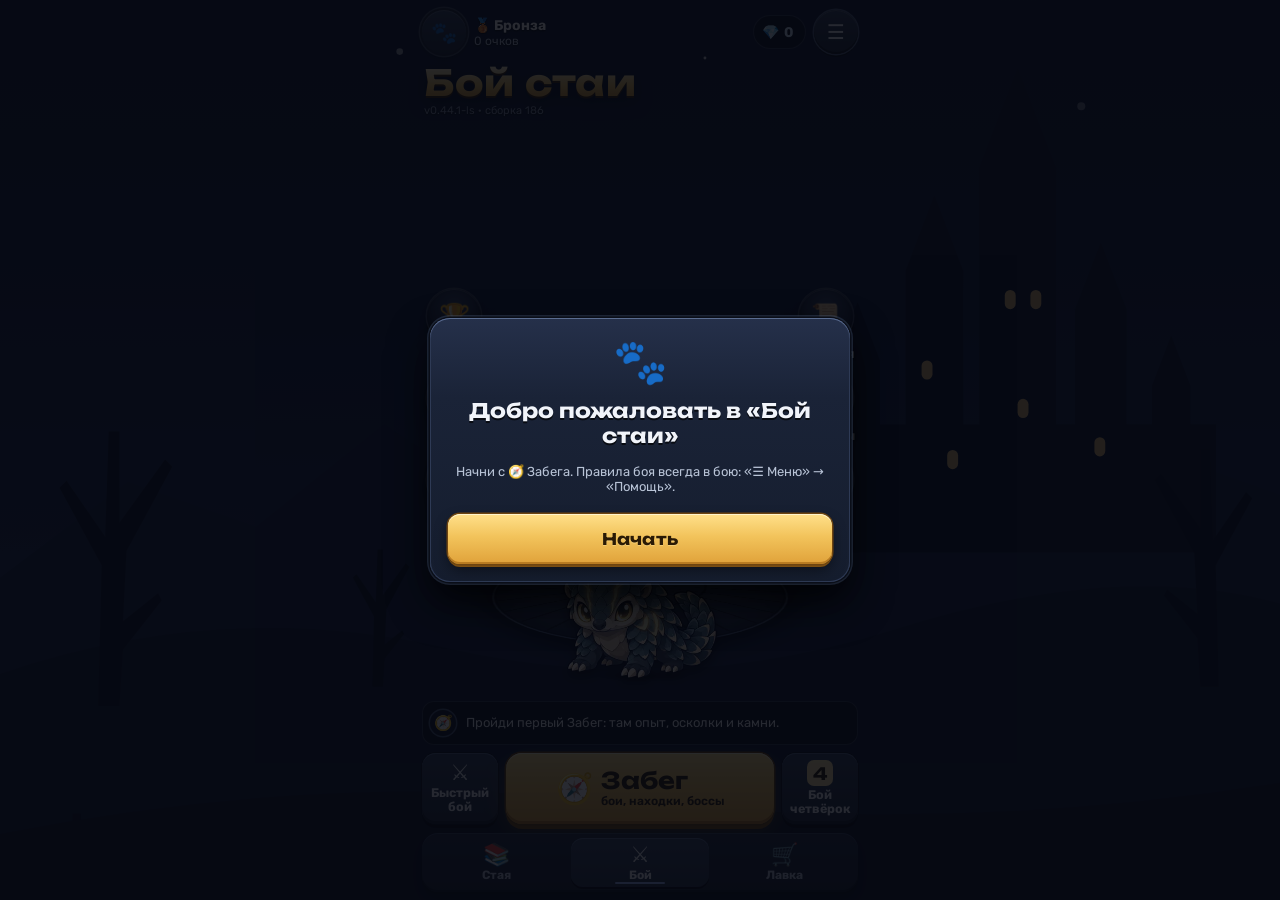
==== commit 7218457f: "Landscape test: flat hand anchored to the bottom, 44px buttons, scrolling result window, one-row ene" ====
--- a/docs/landscape/index.html
+++ b/docs/landscape/index.html
@@ -7098,14 +7098,14 @@
 body.ls #app>.sb-piles .piles{display:flex;flex-wrap:wrap;gap:4px}
 body.ls #app>.sb-piles .pill{min-height:34px;padding:4px 10px}
 body.ls #app>.bact .pill{flex:0 0 auto;min-height:38px}
-body.ls[data-bfit] #app>.sb-opp{display:block;text-align:right;padding:0;margin:0;min-height:0}body.ls #app>.sb-opp .pool{display:flex;flex-wrap:wrap;justify-content:flex-end;gap:4px;width:100%;margin-top:4px}
+body.ls[data-bfit] #app>.sb-opp{display:block;text-align:right;padding:0;margin:0;min-height:0}body.ls #app>.sb-opp .pool{display:flex;flex-wrap:nowrap;justify-content:flex-end;gap:2px;width:100%;margin-top:4px}
 body.ls #app>.front .qhint{display:none}body.ls #app>.front,body.ls #app>.front .qs{height:auto;flex-wrap:wrap;justify-content:flex-start;gap:4px}body.ls #app>.front::before{display:none}
 body.ls #app>.hand.mini{zoom:var(--lsZ,.6)!important;padding-top:8px!important;margin-top:0!important}
 /* sideways the hand lies flat (no fan tilt), so the cards stand straight and fully on screen */
 body.ls #app>.hand.mini.lfan>.card{--r:0deg!important;--y:0px!important}body.ls #app>.hand.mini.lfan>.card.lup{--y:-10px!important}
 body.ls #app>.bact .pill,body.ls #app>.sb-piles .pill,body.ls #app>.acts .btn{min-height:44px!important}
-body.ls #app>.front>*{max-width:100%;overflow:hidden;text-overflow:ellipsis;white-space:nowrap}
-body.ls .over .box{max-height:calc(100dvh - 16px);overflow-y:auto}
+body.ls #app>.front>*,body.ls #app>.front .qs>*{max-width:100%;overflow:hidden;text-overflow:ellipsis;white-space:nowrap;min-width:0}
+body.ls .over .box{box-sizing:border-box;max-height:calc(100dvh - 16px);overflow-y:auto}
 /* other screens stay as in the portrait game: the main menu keeps its tall layout and scrolls */
 body.ls .lby{overflow-y:auto;overflow-x:hidden}
 body.ls .lby-in{height:auto;min-height:max(100%,760px)}
@@ -7124,7 +7124,7 @@
 }
 function lzFit(){const B=document.body;B.dataset.bfit=1;delete B.dataset.tight;B.style.removeProperty('--bw');
   const W=innerWidth,H=innerHeight,sm=H<380;
-  B.style.setProperty('--lsL',(sm?128:Math.min(170,Math.round(W*.17)))+'px');B.style.setProperty('--lsR',(sm?118:Math.min(160,Math.round(W*.16)))+'px');
+  B.style.setProperty('--lsL',(sm?128:Math.min(170,Math.round(W*.17)))+'px');B.style.setProperty('--lsR',(sm?134:Math.min(160,Math.round(W*.16)))+'px');
   B.style.setProperty('--lsH',Math.round(H*.38)+'px');
   B.dataset.hcl=sm?'':'m';B.style.removeProperty('--hz');
   // the hand is scaled to fit its row
@@ -7132,7 +7132,9 @@
   // sideways the enemy field is to the right of the hand, so a drag often starts more sideways than up: the hand never scrolls here, so any direction drags
   if(hd)hd.classList.remove('scr');
   if(hd){B.style.setProperty('--lsZ',1);const h=hd.getBoundingClientRect().height,av=Math.round(H*.38);
-    if(h>0)B.style.setProperty('--lsZ',Math.max(.4,Math.min(1,(av-24)/h)).toFixed(3))}
+    if(h>0)B.style.setProperty('--lsZ',Math.max(.4,Math.min(1,(av-24)/h)).toFixed(3))
+    // never past the bottom of the screen, whatever the cards show
+    for(let i=0;i<6;i++){const b=hd.getBoundingClientRect().bottom;if(b<=H-2)break;const z=parseFloat(getComputedStyle(B).getPropertyValue('--lsZ'))||1;B.style.setProperty('--lsZ',(z*.96).toFixed(3))}}
   lzBoard()}
 // the tilted board looks shorter than the room it takes (it leans back from its bottom edge): stretch it so the picture fills its area
 function lzBoard(){const bd=app.querySelector('#app>.board');if(!bd)return;bd.style.height='';bd.style.marginTop='';
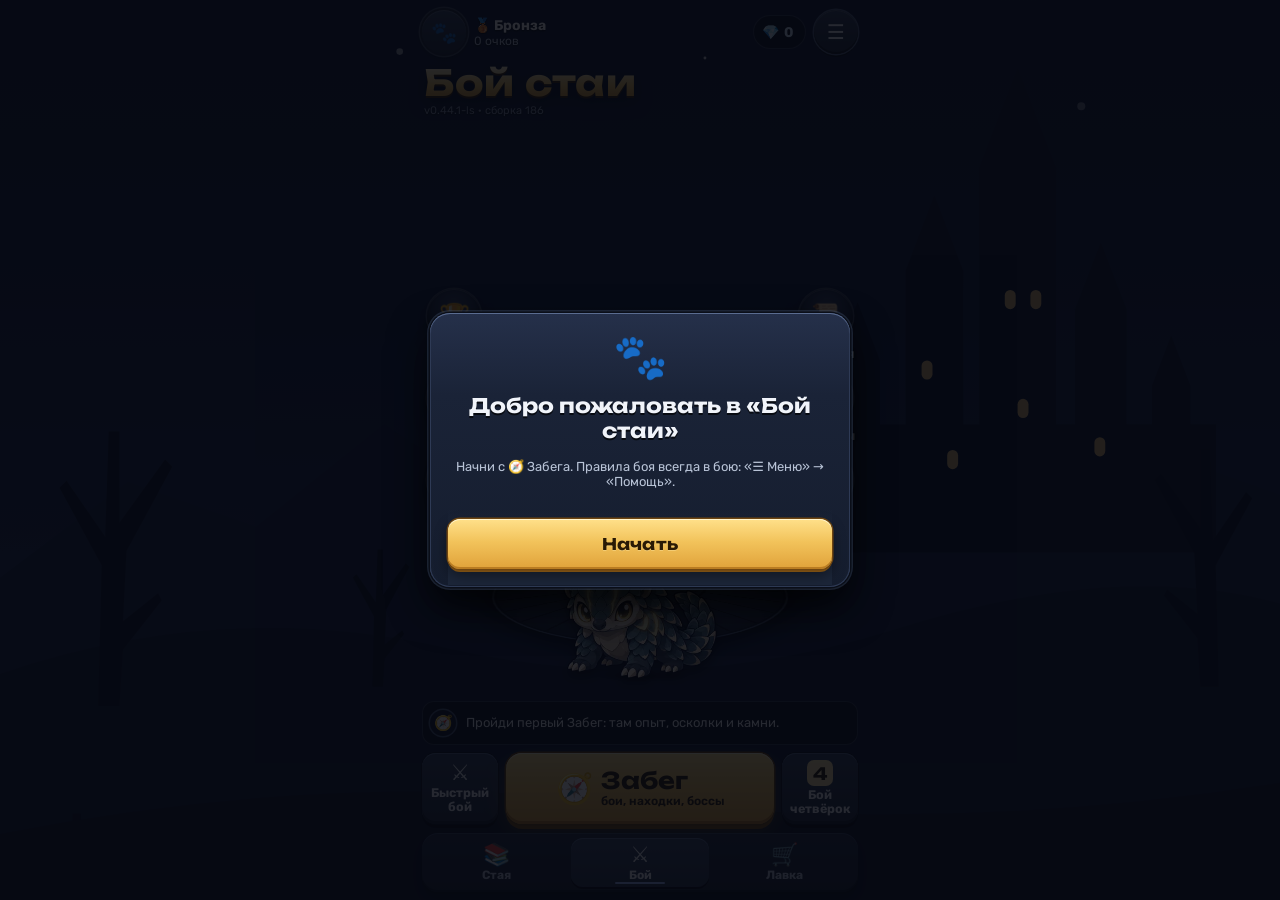
==== commit d77ce724: "Landscape test: result buttons pinned, played-card chip fits its column, element chips in one row Co" ====
--- a/docs/landscape/index.html
+++ b/docs/landscape/index.html
@@ -7105,6 +7105,10 @@
 body.ls #app>.hand.mini.lfan>.card{--r:0deg!important;--y:0px!important}body.ls #app>.hand.mini.lfan>.card.lup{--y:-10px!important}
 body.ls #app>.bact .pill,body.ls #app>.sb-piles .pill,body.ls #app>.acts .btn{min-height:44px!important}
 body.ls #app>.front>*,body.ls #app>.front .qs>*{max-width:100%;overflow:hidden;text-overflow:ellipsis;white-space:nowrap;min-width:0}
+body.ls #app>.front .qc{max-width:calc(var(--lsL,150px) - 4px);box-sizing:border-box;display:flex;align-items:center;min-width:0}body.ls #app>.front .qc>i{overflow:hidden;text-overflow:ellipsis;white-space:nowrap;min-width:0}
+body.ls #app>.sb-el .pool{flex-wrap:nowrap!important;gap:2px!important}body.ls #app>.sb-el .pool .chip{padding-inline:4px}
+/* the result window: the list scrolls, its buttons stay at the bottom */
+body.ls .over .box>.acts{position:sticky;bottom:-16px;margin-bottom:-16px;padding:10px 0 16px;background:linear-gradient(180deg,transparent,var(--panel,#1A2133) 30%);z-index:2}
 body.ls .over .box{box-sizing:border-box;max-height:calc(100dvh - 16px);overflow-y:auto}
 /* other screens stay as in the portrait game: the main menu keeps its tall layout and scrolls */
 body.ls .lby{overflow-y:auto;overflow-x:hidden}
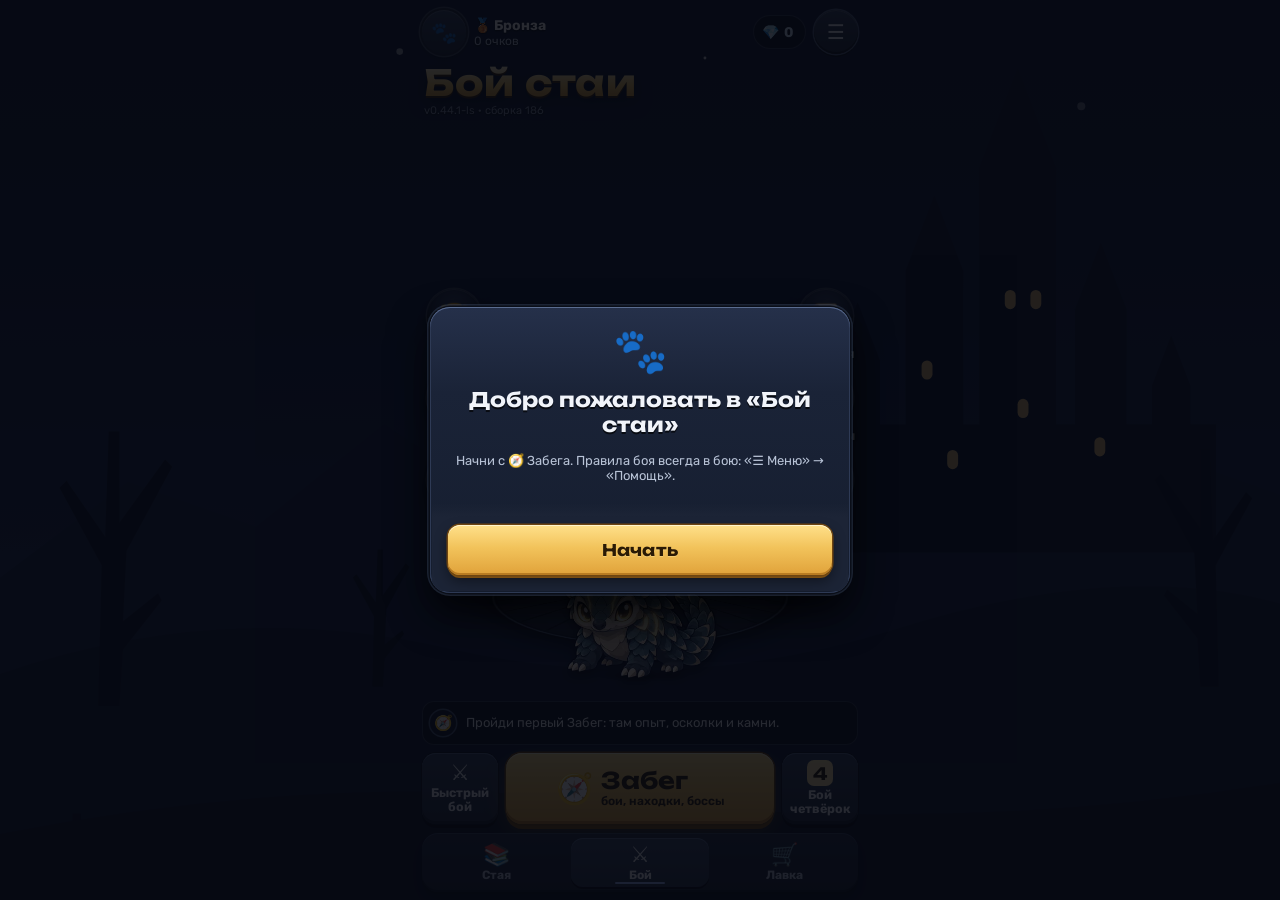
==== commit 1ebd3f84: "Landscape test: solid strip under the pinned result buttons Co-Authored-By: Claude Opus 5.5 (1M cont" ====
--- a/docs/landscape/index.html
+++ b/docs/landscape/index.html
@@ -7108,7 +7108,7 @@
 body.ls #app>.front .qc{max-width:calc(var(--lsL,150px) - 4px);box-sizing:border-box;display:flex;align-items:center;min-width:0}body.ls #app>.front .qc>i{overflow:hidden;text-overflow:ellipsis;white-space:nowrap;min-width:0}
 body.ls #app>.sb-el .pool{flex-wrap:nowrap!important;gap:2px!important}body.ls #app>.sb-el .pool .chip{padding-inline:4px}
 /* the result window: the list scrolls, its buttons stay at the bottom */
-body.ls .over .box>.acts{position:sticky;bottom:-16px;margin-bottom:-16px;padding:10px 0 16px;background:linear-gradient(180deg,transparent,var(--panel,#1A2133) 30%);z-index:2}
+body.ls .over .box>.acts{position:sticky;bottom:-16px;margin-bottom:-16px;padding:22px 0 16px;background:linear-gradient(180deg,rgba(28,36,54,0),#1C2436 14px);z-index:2;margin-inline:-16px;padding-inline:16px}
 body.ls .over .box{box-sizing:border-box;max-height:calc(100dvh - 16px);overflow-y:auto}
 /* other screens stay as in the portrait game: the main menu keeps its tall layout and scrolls */
 body.ls .lby{overflow-y:auto;overflow-x:hidden}
